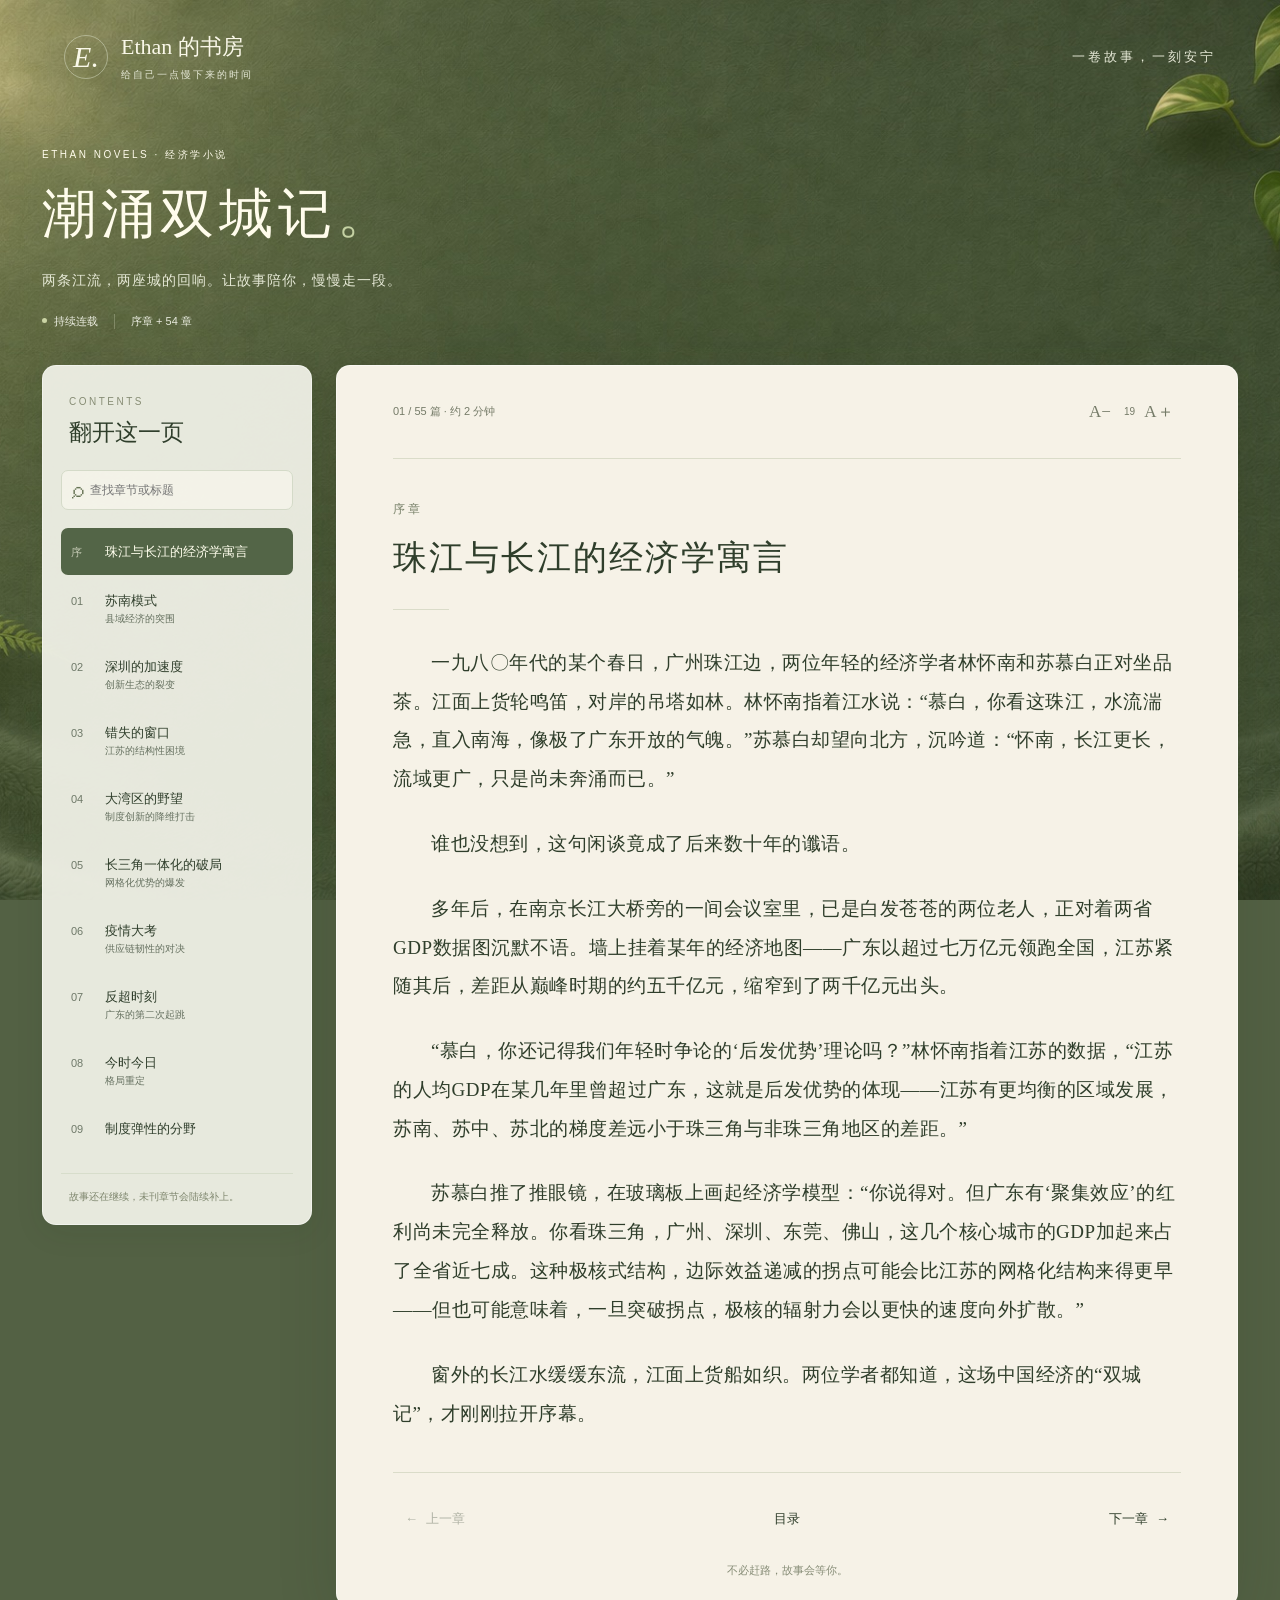
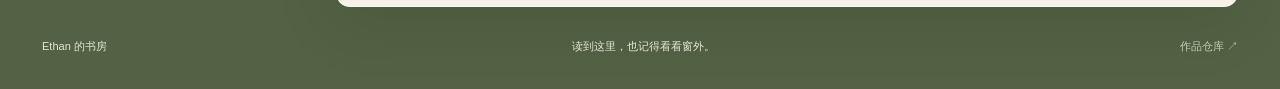
==== index.html @ cd883de8 "上线绿植阅读网站并配置 GitHub Pages 自动发布" ====
<!doctype html>
<html lang="zh-CN">
<head>
  <meta charset="utf-8">
  <meta name="viewport" content="width=device-width,initial-scale=1,viewport-fit=cover">
  <meta name="theme-color" content="#47583b">
  <meta name="description" content="在绿意与暖光之间，慢慢读《潮涌双城记》。Ethan 的在线书房，支持手机与电脑阅读。">
  <title>潮涌双城记 · Ethan 的书房</title>
  <style>:root{--ink:#2f3e2b;--muted:#757b68;--paper:#f6f2e7;--line:#dadcc9;--green:#47583b;--font-size:19px;color-scheme:light;font-family:-apple-system,BlinkMacSystemFont,"PingFang SC","Microsoft YaHei",sans-serif;color:var(--ink)}
*{box-sizing:border-box}body{margin:0;background:#536144;min-width:320px}button,input,a{-webkit-tap-highlight-color:transparent}button,input{font:inherit}button,a{touch-action:manipulation}button{cursor:pointer}a{color:inherit;text-decoration:none}button{color:inherit}button:disabled{opacity:.35;cursor:default}a:focus-visible,button:focus-visible,input:focus-visible{outline:3px solid #9aa978;outline-offset:4px}button{border:0}button,a,input{scroll-margin-top:24px}[hidden]{display:none!important}
.garden{position:fixed;inset:0;z-index:-1;background:linear-gradient(0deg,rgba(30,47,25,.15),rgba(30,47,25,.04)),url("assets/reading-garden.jpg") center center/cover no-repeat;pointer-events:none}.site-header{max-width:1380px;margin:auto;padding:32px 5%;display:flex;align-items:center;justify-content:space-between;color:#faf8e9}.brand{display:flex;gap:13px;align-items:center;font-family:"Songti SC","STSong",serif;font-size:22px}.brand-mark{font-style:italic;font-size:30px;width:44px;height:44px;display:grid;place-items:center;border:1px solid #dce2ca80;border-radius:50%}.brand small{display:block;font-family:-apple-system,"PingFang SC",sans-serif;font-size:10px;letter-spacing:2px;margin-top:6px;color:#e5e8d6}.header-note{font-family:"Songti SC",serif;letter-spacing:3px;font-size:13px;color:#e5e8d6}.mobile-menu,.close-menu{display:none}.book-heading{max-width:1220px;margin:30px auto 36px;color:#fffcec;padding:0 12px}.eyebrow{font-size:10px;letter-spacing:2.5px;font-weight:500}.book-heading h1{font-family:"Songti SC","STSong",serif;font-weight:500;font-size:54px;letter-spacing:5px;margin:16px 0}.title-dot{color:#c4d1a3}.book-heading p{font-size:14px;line-height:1.9;letter-spacing:1px;color:#e6e9d6}.book-meta{display:flex;gap:16px;font-size:11px;margin-top:20px;color:#e9ebde}.book-meta span:first-child:before{content:"";display:inline-block;width:5px;height:5px;border-radius:50%;background:#cbd4a5;margin:0 7px 2px 0}.book-meta span+span{border-left:1px solid #d9e1c44d;padding-left:16px}.mobile-break{display:none}
.reading-layout{max-width:1220px;display:grid;grid-template-columns:270px minmax(0,1fr);gap:24px;margin:0 auto;padding:0 12px;align-items:start}.contents{background:#f0f1e6f2;border:1px solid #ffffff6b;border-radius:14px;padding:25px 18px 18px;position:sticky;top:20px;max-height:calc(100dvh - 40px);display:flex;flex-direction:column;box-shadow:0 8px 30px #1e2e1e14}.contents-heading{display:flex;align-items:center;justify-content:space-between;padding:0 8px}.contents .eyebrow{color:#878d75}.contents h2{font-family:"Songti SC",serif;font-weight:500;font-size:23px;margin:8px 0 22px}.search-box{display:flex;align-items:center;gap:6px;background:#fffef580;border:1px solid #d4dac8;border-radius:7px;padding:0 10px;margin-bottom:16px;flex-shrink:0}.search-box span{font-size:23px;color:#667455}.search-box input{min-width:0;width:100%;background:none;border:0;font-size:12px;padding:12px 0;color:var(--ink)}#chapter-list{overflow-y:auto;overscroll-behavior:contain;scrollbar-width:thin;scrollbar-color:#bac2a6 transparent;min-height:100px;flex:1}.chapter-link{display:flex;gap:12px;padding:13px 10px;border-radius:7px;align-items:flex-start;line-height:1.65;margin:2px 0}.chapter-link:hover{background:#e2e8d7}.chapter-link[aria-current="page"]{background:#536547;color:#fffeed}.chapter-number{font-size:11px;opacity:.65;min-width:22px;font-variant-numeric:tabular-nums;padding-top:2px}.chapter-link-title{font-size:13px;overflow-wrap:anywhere}.chapter-link-title small{display:block;font-size:10px;opacity:.7}.contents-note{font-size:10px;line-height:1.8;color:#7f876e;padding:14px 8px 0;border-top:1px solid #d7ddcb;margin:15px 0 0}.reader{background:var(--paper);border-radius:14px;padding:24px 56px 28px;box-shadow:0 14px 60px #1f301e26;border:1px solid #ffffff73;min-width:0;outline:none}.reader-toolbar{display:flex;justify-content:space-between;gap:10px;align-items:center;padding-bottom:24px;border-bottom:1px solid var(--line);font-size:11px;color:var(--muted);font-variant-numeric:tabular-nums}.font-controls{display:flex;align-items:center;gap:2px}.font-controls button{background:transparent;min-width:44px;min-height:44px;border-radius:6px;font-family:Georgia,serif;font-size:17px}.font-controls button:hover{background:#e8eadb}#font-value{font-size:10px}.chapter-kicker{font-size:12px;letter-spacing:3px;color:#778068;margin:42px 0 14px}.reader h2{font-family:"Songti SC","STSong",serif;font-size:34px;line-height:1.5;font-weight:500;letter-spacing:2px;margin:0 0 10px;overflow-wrap:anywhere}.chapter-subtitle{font-size:14px;color:var(--muted);letter-spacing:1px;line-height:1.8;margin:0 0 18px}.chapter-divider{height:1px;background:var(--line);width:56px;margin:26px 0 34px}.prose{font-family:"Songti SC","STSong","Noto Serif CJK SC","SimSun",serif;font-size:var(--font-size);line-height:2.05;overflow-wrap:anywhere;letter-spacing:.5px}.prose p{margin:0 0 1.35em;text-indent:2em}.prose p.note{font-family:-apple-system,"PingFang SC",sans-serif;text-indent:0;color:#717961;background:#e9ecdf90;border-left:2px solid #bcc6a3;padding:14px 18px;font-size:.77em;line-height:1.9;border-radius:0 7px 7px 0}.chapter-navigation{display:grid;grid-template-columns:1fr auto 1fr;align-items:center;gap:12px;padding-top:24px;margin-top:38px;border-top:1px solid var(--line);font-size:13px}.chapter-navigation button{background:transparent;padding:12px 20px;min-height:44px}.chapter-button{display:flex;align-items:center;gap:8px;min-height:44px;border-radius:7px;padding:10px 12px;width:fit-content}.chapter-button:last-child{justify-self:end}.chapter-button:hover,.chapter-navigation button:hover{background:#e5e9d9}.chapter-button[aria-disabled="true"]{opacity:.35;pointer-events:none}.reading-end{text-align:center;font-size:11px;color:#868c76;margin:22px 0 0}.site-footer{max-width:1220px;margin:30px auto 0;padding:0 12px 32px;display:flex;justify-content:space-between;gap:18px;color:#e3e6d4;font-size:11px;line-height:1.8}.site-footer a{opacity:.8}.reading-progress{position:fixed;left:0;top:0;width:100%;height:3px;z-index:50;pointer-events:none}.reading-progress span{display:block;height:100%;width:0;background:#b6c394}.resume-banner{display:flex;align-items:center;justify-content:space-between;gap:8px;background:#e4ead9;padding:12px 14px;border-radius:7px;margin-top:24px;font-size:12px;line-height:1.7}.resume-banner button{background:transparent;min-height:44px;color:#405437;white-space:nowrap}.skip{position:fixed;left:10px;top:-100px;z-index:100;background:var(--paper);padding:14px}.skip:focus{top:10px}.noscript{position:fixed;inset:40% 10% auto;background:var(--paper);padding:30px;z-index:100}#no-results{font-size:13px;line-height:1.8;margin:20px 10px}.backdrop{display:none}
@media(min-width:1450px){.book-heading{margin-top:46px}.reading-layout{gap:30px;grid-template-columns:280px minmax(0,1fr)}}
@media(max-width:1050px) and (min-width:761px){.reading-layout{grid-template-columns:230px minmax(0,1fr);gap:16px;padding:0 24px}.reader{padding:20px 32px}.book-heading{padding:0 24px}.site-footer{padding-left:24px;padding-right:24px}}
@media(max-width:760px){:root{--font-size:18px}.garden{background-position:right top}.site-header{padding:18px 20px;position:relative;gap:12px}.brand{font-size:17px;gap:10px}.brand-mark{width:36px;height:36px;font-size:25px}.brand small{font-size:9px;letter-spacing:1px}.header-note{display:none}.mobile-menu{display:block;min-height:44px;padding:10px 12px;border:1px solid #d5dec15c;border-radius:8px;background:#405438b3;color:#f9f6e9;font-size:15px}.mobile-menu span{font-size:12px;margin-left:4px}.book-heading{margin:18px 0 25px;padding:0 24px}.book-heading .eyebrow{font-size:9px;letter-spacing:2px}.book-heading h1{font-size:36px;letter-spacing:3px;margin:14px 0 10px}.book-heading p{font-size:12px;line-height:1.9;margin:0}.book-meta{font-size:10px;margin-top:14px}.mobile-break{display:block}.reading-layout{display:block;padding:0 8px}.reader{padding:14px 22px 24px;border-radius:14px;min-height:60vh}.reader-toolbar{padding-bottom:10px;font-size:10px}.font-controls{gap:0}.font-controls button{font-size:16px;min-width:40px}.chapter-kicker{margin-top:26px;font-size:11px}.reader h2{font-size:28px;letter-spacing:1px}.chapter-subtitle{font-size:12px}.chapter-divider{margin:20px 0 26px}.prose{line-height:2;letter-spacing:.2px}.prose p{margin-bottom:1.3em}.prose p.note{padding:12px}.chapter-navigation{position:sticky;bottom:0;z-index:5;background:var(--paper);margin:28px -10px -10px;padding:12px 4px max(12px,env(safe-area-inset-bottom));border-radius:0 0 10px 10px;gap:8px;box-shadow:0 -8px 14px #f6f2e7dd;font-size:13px}.chapter-navigation button{padding:10px 16px}.chapter-button{padding:10px 12px;background:#e8ebdc}.chapter-button:last-child{background:#dce4cc}.reading-end{margin:25px 0 8px}.site-footer{margin:22px 0 0;padding:0 24px 24px;flex-wrap:wrap;gap:8px 16px;font-size:10px}.site-footer span:nth-child(2){margin-left:auto}.site-footer a{width:100%}.contents{position:fixed;top:0;bottom:0;left:0;width:min(330px,88vw);max-height:100dvh;border-radius:0 18px 18px 0;z-index:40;padding:28px 18px max(22px,env(safe-area-inset-bottom));transform:translateX(-105%);visibility:hidden;transition:transform .2s,visibility .2s;background:#f0f1e7;box-shadow:20px 0 60px #15221240}.contents.open{transform:translateX(0);visibility:visible}.close-menu{display:block;align-self:flex-start;font-size:28px;min-width:44px;min-height:44px;background:transparent}.backdrop:not([hidden]){display:block;position:fixed;inset:0;z-index:30;background:#1b2b1d80;backdrop-filter:blur(3px)}body.menu-open{overflow:hidden}.resume-banner{font-size:11px;padding:8px 10px}.resume-banner span{max-width:55%}}
@media(prefers-reduced-motion:reduce){*{scroll-behavior:auto!important;transition:none!important}}
</style>
</head>
<body>
  <a class="skip" href="#reader">跳到正文</a>
  <div class="garden" aria-hidden="true"></div>
  <header class="site-header">
    <a class="brand" href="#" aria-label="返回书房首页"><span class="brand-mark" aria-hidden="true">E.</span><span>Ethan 的书房<small>给自己一点慢下来的时间</small></span></a>
    <span class="header-note">一卷故事，一刻安宁</span>
    <button class="mobile-menu" id="menu-toggle" aria-expanded="false" aria-controls="contents">☰ <span>目录</span></button>
  </header>
  <section class="book-heading" aria-label="小说介绍">
    <span class="eyebrow">ETHAN NOVELS · 经济学小说</span>
    <h1>潮涌双城记<span class="title-dot">。</span></h1>
    <p>两条江流，两座城的回响。<br class="mobile-break">让故事陪你，慢慢走一段。</p>
    <div class="book-meta"><span>持续连载</span><span id="chapter-count"></span></div>
  </section>
  <button class="backdrop" id="backdrop" aria-label="关闭章节目录" hidden></button>
  <div class="reading-layout">
    <aside class="contents" id="contents" aria-label="章节目录">
      <div class="contents-heading"><div><span class="eyebrow">CONTENTS</span><h2>翻开这一页</h2></div><button class="close-menu" id="close-menu" aria-label="关闭目录">×</button></div>
      <label class="search-box"><span aria-hidden="true">⌕</span><input id="chapter-search" type="search" placeholder="查找章节或标题" aria-label="查找章节或标题"></label>
      <nav id="chapter-list" aria-label="小说章节"></nav>
      <p id="no-results" hidden>没有找到相关章节，试试其他关键词。</p>
      <p class="contents-note">故事还在继续，未刊章节会陆续补上。</p>
    </aside>
    <main id="reader" class="reader" tabindex="-1">
      <div class="reader-toolbar"><span id="reading-position"></span><div class="font-controls" role="group" aria-label="调整正文字号"><button id="font-smaller" aria-label="缩小正文字号">A−</button><span id="font-value" aria-live="polite"></span><button id="font-larger" aria-label="放大正文字号">A＋</button></div></div>
      <div id="resume-banner" class="resume-banner" hidden><span>上次的故事，还在这里等你。</span><button id="resume-button">继续阅读 →</button></div>
      <article id="chapter-content" aria-labelledby="chapter-title"></article>
      <nav class="chapter-navigation" aria-label="切换章节"><a id="previous" class="chapter-button" href="#"><span aria-hidden="true">←</span> 上一章</a><button id="show-contents">目录</button><a id="next" class="chapter-button" href="#">下一章 <span aria-hidden="true">→</span></a></nav>
      <p class="reading-end" id="reading-end"></p>
    </main>
  </div>
  <footer class="site-footer"><span>Ethan 的书房</span><span>读到这里，也记得看看窗外。</span><a href="https://github.com/SiliconAIEdu/Ethan-Novels" target="_blank" rel="noopener">作品仓库 ↗</a></footer>
  <div class="reading-progress" aria-hidden="true"><span id="progress-bar"></span></div>
  <noscript><p class="noscript">请开启浏览器 JavaScript 以浏览目录和阅读章节。</p></noscript>
  <script id="novel-data" type="application/json">[{"title":"序章：珠江与长江的经济学寓言","book":"潮涌双城记","chapter":0,"slug":"prologue","type":"chapter","paragraphs":["一九八〇年代的某个春日，广州珠江边，两位年轻的经济学者林怀南和苏慕白正对坐品茶。江面上货轮鸣笛，对岸的吊塔如林。林怀南指着江水说：“慕白，你看这珠江，水流湍急，直入南海，像极了广东开放的气魄。”苏慕白却望向北方，沉吟道：“怀南，长江更长，流域更广，只是尚未奔涌而已。”","谁也没想到，这句闲谈竟成了后来数十年的谶语。","多年后，在南京长江大桥旁的一间会议室里，已是白发苍苍的两位老人，正对着两省GDP数据图沉默不语。墙上挂着某年的经济地图——广东以超过七万亿元领跑全国，江苏紧随其后，差距从巅峰时期的约五千亿元，缩窄到了两千亿元出头。","“慕白，你还记得我们年轻时争论的‘后发优势’理论吗？”林怀南指着江苏的数据，“江苏的人均GDP在某几年里曾超过广东，这就是后发优势的体现——江苏有更均衡的区域发展，苏南、苏中、苏北的梯度差远小于珠三角与非珠三角地区的差距。”","苏慕白推了推眼镜，在玻璃板上画起经济学模型：“你说得对。但广东有‘聚集效应’的红利尚未完全释放。你看珠三角，广州、深圳、东莞、佛山，这几个核心城市的GDP加起来占了全省近七成。这种极核式结构，边际效益递减的拐点可能会比江苏的网格化结构来得更早——但也可能意味着，一旦突破拐点，极核的辐射力会以更快的速度向外扩散。”","窗外的长江水缓缓东流，江面上货船如织。两位学者都知道，这场中国经济的“双城记”，才刚刚拉开序幕。"],"characters":580},{"title":"第一章：苏南模式——县域经济的突围","book":"潮涌双城记","chapter":1,"slug":"chapter-001","type":"chapter","paragraphs":["二〇一六年春，苏州工业园区管委会的会议室里，灯火通明。墙上挂着一幅巨大的长三角城市群规划图，苏州、无锡、常州、镇江被红线圈成一个紧密的经济板块。","“各位，江苏的短板在服务业，长板在制造业。”时任江苏省发改委副主任的周明远用激光笔点着图表，“广东的服务业占比已经超过52%，而我们只有48%左右。但是，请注意这个数字——”他切换到另一张图，“江苏的制造业增加值连续八年全国第一，尤其是电子信息、装备制造、化工这三个万亿级产业集群。”","台下坐着一百多位市县干部和经济学家。苏慕白坐在第一排，笔记本上密密麻麻记满了数字。他太清楚了，江苏手里有一张广东没有的牌——县域经济。","昆山，这个连续十二年位居全国百强县之首的地方，面积仅有927平方公里，却创造了超过3500亿元的GDP。昆山开发区管委会主任陈建国在会上作报告时，用了这样一个经济学概念：“我们践行的是‘产业链招商’的克莱因模型。简单说，就是引进一个龙头，拉来一串配套，形成一个集群。友达光电来了，带动三十多家面板配套企业；仁宝电脑落户，引来了上百家零部件厂商。”","散会后，苏慕白拉着陈建国去了昆山开发区的展示厅。巨大的沙盘上，密密麻麻的工厂模型排列有序。陈建国指着其中一片蓝色区域说：“苏教授，这里是我们新规划的小核酸生物医药产业园。十年前这里还是农田，如今已经集聚了五十多家生物医药企业。”","“这就是‘范围经济’的典型案例。”苏慕白赞叹道，“在同一个地理空间内，通过共享基础设施、劳动力市场和知识溢出，降低平均成本。广东的产业聚集更多是市场自发形成的，而江苏的产业园区经济则带着明显的规划色彩。”","陈建国点点头，但又叹了口气：“问题是，县域经济的天花板也快到了。昆山的土地开发强度已经超过40%，远超国际警戒线的30%。我们现在的每平方公里GDP产出是3.8亿元，听起来很高，但深圳已经做到了13亿元。”","这个数字让苏慕白心头一紧。他想起林怀南前些天在电话里提到的概念——“亩产论英雄”。广东已经开始推行“工业上楼”，把工厂搬进高层厂房，而江苏的大片式工厂布局，确实面临土地瓶颈。","回南京的高铁上，苏慕白打开笔记本电脑，调出近十年的经济数据做对比分析。他发现了一个有趣的规律：广东的经济增长波动性明显大于江苏，2008年金融危机时，广东GDP增速从14%骤降至9.5%，而江苏只从13.6%降到12.3%。","“外需依存度的差异。”苏慕白在论文中写道，“广东的外贸依存度一度高达150%，而江苏只有80%左右。更高的外需依存度意味着更大的外部冲击风险，但也意味着更强的反弹韧性。这是把双刃剑。”","他保存文档，抬头望向窗外。列车正经过无锡惠山区，夕阳下，一排排整齐的厂房反射着金光。这些苏南乡镇企业改制的硕果，曾经创造了“苏南模式”的辉煌，如今正面临着转型升级的阵痛。","口袋里手机震动，是林怀南发来的微信：“慕白，广东刚刚批复了《珠三角国家自主创新示范区方案》，深圳的PCT国际专利申请量已经占了全国一半。你们江苏的追赶速度，可能要降下来了。”","苏慕白盯着这行字看了很久，最后只回了一个字：“看。”","窗外的暮色渐浓，长三角的万家灯火次第亮起。他知道，真正的较量才刚刚开始。","（本章经济学知识点：后发优势理论、聚集效应、边际效益递减、产业链招商的克莱因模型、范围经济、土地开发强度指标、外贸依存度）"],"characters":1359},{"title":"第二章：深圳的加速度——创新生态的裂变","book":"潮涌双城记","chapter":2,"slug":"chapter-002","type":"chapter","paragraphs":["二〇一七年春，深圳南山区科技园，腾讯大厦顶层的会议室里，林怀南正和几位年轻的经济学家讨论一个现象级的变化。","“你们看这组数据。”林怀南投影出一张图表，“深圳的研发投入强度已经达到4.3%，超过以色列的4.1%和韩国的4.2%，仅次于以色列的几个高科技城市。更关键的是，企业研发投入占比超过90%，这个比例全世界最高。”","大家都清楚这意味着什么。在创新经济学里，有一个著名的“阿罗悖论”：企业不愿投资基础研究，因为回报周期太长、不确定性太高。但深圳用独特的方式破解了这个悖论——民营企业主导、风险投资催化、产业链配套支撑的“开放式创新模式”。","华为就是一个典型案例。在龙岗坂田的华为总部，创始人任正非有一句名言：“不要总想着弯道超车，要想着换道超车。”2016年，华为的研发投入首次超过苹果，达到110亿美元，其中20%用于基础研究。任正非把这个策略比作“在无人区散步”——当你在技术上领先到没有参照物时，每一步都是创新。","苏慕白在南京看到这份报告时，敏锐地捕捉到了其中的经济学逻辑：“这是‘技术追赶理论’中的跳跃式发展路径。后发国家或地区不需要重复先发者的每一个发展阶段，而是可以利用技术窗口期实现跨越。深圳就是这样，它跳过了来料加工的直接模仿阶段，直接进入了协同创新阶段。”","他向江苏省委提交了一份长达五十页的咨询报告，标题是《从“苏南制造”到“江苏智造”的技术升级路径》。报告中提出了一个尖锐的问题：“广东的人均专利产出是江苏的1.8倍，发明专利占比高出江苏15个百分点。江苏的追赶，不是GDP数字的追赶，而是创新质量的追赶。”","报告送到省长办公室那天，恰逢广东省公布了一个重磅消息：国家批复同意珠三角国家自主创新示范区建设，范围涵盖广州、深圳、珠海、佛山、惠州、东莞、中山、江门、肇庆等九个城市，总面积超过四万平方公里。","这意味着什么？苏慕白立刻组织了一场专题研讨。南京大学经济学院的刘教授在会上分析：“这是典型的‘创新极核扩散’战略。珠三角九市连成一片，人才、资本、技术可以在两小时内流动。广州的大学、深圳的企业、东莞的工厂、佛山的市场，形成了一个完整的创新价值链。”","“这不就是我们要做的吗？”一位年轻的副处长忍不住插话，“苏南五市加上上海，我们也有完整的产业链啊。”","苏慕白摇摇头：“不一样的。珠三角的要素流动障碍更小——粤港澳大湾区内部，深圳是创新中心，香港是金融中心，广州是商贸中心，东莞是制造中心。这种功能分工的耦合度，长三角暂时还比不上。尤其是香港的国际化资本市场，是上海暂时替代不了的。”"],"characters":1046},{"title":"第三章：错失的窗口——江苏的结构性困境","book":"潮涌双城记","chapter":3,"slug":"chapter-003","type":"chapter","paragraphs":["二〇一八年，中美贸易摩擦陡然升级。东莞的电子厂、苏州的笔记本代工厂，同时感受到了寒意。","林怀南在东莞调研时，亲眼看到一家为美国品牌代工的电子厂在三个月内订单减少四成。老板姓黄，四十出头，在东莞打拼二十年，从一个小作坊做到两千人的规模。他苦笑着对林怀南说：“林教授，我们做代工的毛利率就三到五个点，关税一加，就是亏本生意。要么搬去越南，要么关门。”","“为什么不转型做自主品牌？”林怀南问。","黄老板指了指仓库里积压的货物：“没有渠道、没有设计能力、没有品牌信誉。我们连天猫店都开不好，怎么跟人家打？”","这句话让林怀南陷入了沉思。他在笔记本上写下了一个经典的经济学概念——“资源诅咒”的变形版本：“代工诅咒”。一个地区长期依赖代工模式，会产生路径依赖：赚快钱太容易，反而失去了建立自主创新能力的动力。珠三角也经历过这个阶段，但更早转向了自主品牌，华为、中兴、格力、美的都是例子。","同样的故事也在江苏上演。苏慕白在苏州工业园区调研时，发现了一个更隐蔽的结构性问题：江苏的外资依存度虽然低于广东，但“外资依赖”的性质不同。广东的外资更多是港资和侨资，与本地经济融合更深；而江苏的外资更多是日韩和欧美的跨国公司在华生产基地，一旦成本优势消失，随时可能转移。","更让人担忧的是产业内部结构。苏慕白带着团队做了一个投入产出分析，发现江苏的制造业中，中间品占比过高，最终消费品占比过低。在经济学上，这意味着江苏处于全球价值链的中上游，做的是“卖给工厂”的生意，而不是“卖给消费者”的生意。前者的附加值更低，受上下游波动的影响更大。","“我们在微笑曲线的最低端。”苏慕白在一次省政府常务会议上直言不讳，“珠三角已经开始向曲线两端延伸——研发设计和品牌营销。我们还在加工组装环节打转。”","会议室里一片沉默。副省长沉吟半晌，问：“苏教授，您的建议？”","“三个转变。”苏慕白竖起三根手指，“一是从外资依赖向内资驱动转变，重点培育本土龙头企业。二是从代工生产向自主品牌转变，给中小企业搭建出海平台。三是从离散产业向产业集群转变，不能只是工厂扎堆，要形成技术关联和知识溢出。”","省长点了点头，但提出一个现实问题：“第三个转变，我们一直在做。但产业集群的形成不是一天两天的事，需要时间。”","苏慕白当然知道。在经济学史上，产业集群的形成通常需要二十到三十年的周期。硅谷从仙童半导体八叛逆到英特尔崛起，用了二十年；深圳华强北从电子元器件市场到自主品牌诞生，也用了近二十年。","问题是，时间不等人。"],"characters":1015},{"title":"第四章：大湾区的野望——制度创新的降维打击","book":"潮涌双城记","chapter":4,"slug":"chapter-004","type":"chapter","paragraphs":["二〇一九年二月，《粤港澳大湾区发展规划纲要》正式发布。这个涵盖香港、澳门和珠三角九座城市的经济体，总面积5.6万平方公里，人口超过7000万，2018年的GDP总量达到1.64万亿美元，超过了旧金山湾区，接近纽约湾区。","林怀南在广州参加了一场大湾区研讨会。会上，香港中文大学的一位教授展示了这样一组对比数据：","“大湾区内部，有三种法律体系、三种货币、三个关税区。这看起来是障碍，但如果制度创新做得好，反而可以成为优势——企业可以利用香港的普通法体系做国际商事仲裁，利用深圳的科技创新生态做研发，利用东莞的低成本制造做量产，利用香港的自由港做国际贸易。这在全球任何一个湾区都做不到。”","这就是制度经济学的核心命题：制度是重要的。诺斯（Douglass North）在《制度、制度变迁与经济绩效》中论证过，有效的制度安排能够降低交易成本，促进分工与专业化，从而推动经济增长。","大湾区的制度创新，恰恰在降低交易成本上做文章。比如“深港通”让两地资本流动更顺畅，“港澳药械通”让香港的先进药品可以在大湾区内地城市使用，“跨境理财通”让居民可以双向投资两地金融产品。","苏慕白在南京关注着这一切，心中的焦虑越来越重。他给林怀南发了一条信息：“怀南，大湾区这套制度组合拳，我们长三角短期内接不住。香港的特殊地位，上海替代不了。”","林怀南回复：“慕白，你说得对。但我担心的是另一个问题——大湾区内部的整合程度，目前还远远不够。制度差异带来的交易成本，有时比关税壁垒还高。香港的律师不能在大湾区内地的法庭出庭，跨境资金流动仍有额度限制，‘一小时生活圈’在通关环节卡住了。”","这倒是苏慕白没有深入想的。他立刻组织团队做了一个对比研究：大湾区内部，跨城市的要素流动成本与长三角相比如何？","结果出人意料：如果只看交通时间成本，长三角更优。上海到南京高铁一小时，南京到杭州一小时十五分钟。而广州到香港，虽然物理距离更近，但加上通关和换汇的时间，平均需要两个半小时。如果把制度摩擦的时间成本折合成货币，珠三角内部跨关区的交易成本，甚至高于苏州到上海的跨省交易成本。","“所以，大湾区目前的比较优势在于制度多样性带来的功能互补，劣势在于制度差异带来的交易成本。”苏慕白在给省领导的报告中写道，“江苏的策略应该是：趁大湾区内部整合尚未完成，加速推进长三角一体化，降低省际要素流动成本，把‘网格化优势’发挥到极致。”","这份报告得到了高度重视。两个月后，江苏、浙江、安徽、上海三省市一市的主要领导在南京举行座谈会，共同签署了《长三角地区一体化发展三年行动计划》。","长三角一体化的加速，开始了。","（本章经济学知识点：阿罗悖论、开放式创新、技术追赶理论、微笑曲线、资源诅咒、产业集群形成周期、制度经济学、交易成本、网格化优势与极核式结构对比）"],"characters":1138},{"title":"第五章：长三角一体化的破局——网格化优势的爆发","book":"潮涌双城记","chapter":5,"slug":"chapter-005","type":"chapter","paragraphs":["二〇一九年秋，苏州吴江区汾湖高新区，一座横跨元荡湖的大桥正在紧张施工。桥的东边是上海青浦，西边是江苏吴江。这座桥不长，只有五百八十米，但其象征意义远超物理长度——它是长三角生态绿色一体化发展示范区挂牌后的第一个跨省交通项目。","苏慕白站在施工现场的临时观景台上，身边站着上海市发改委的一位副主任和浙江省发改委的一位处长。三人的目光都盯着湖面上那几座塔吊，似乎都想从这钢铁与混凝土的交响中，听出某种更深层的经济密码。","“苏教授，您觉得示范区最大的难点在哪？”上海的那位副主任问。","苏慕白想了想，用手指在空气中画了个三角形：“难点不在修路架桥，而在利益分配。跨省经济合作，经济学上叫‘跨界外部性’——你把污染治理好了，下游的浙江受益；你把高铁修通了，沿途的城市都受益。这种正外部性，如果没有补偿机制，谁有动力去做？”","这正是公共经济学里经典的“搭便车”问题。在一个行政区分割的市场中，地方政府优先考虑的是本辖区的GDP、税收和就业。跨省基础设施的收益被多个地区共享，但建设成本由本地承担，这就导致了公共品供给的不足。","示范区要做的事，就是破解这个难题。","浙江省的那位处长接过话茬：“所以我们设计了‘投入共担、利益共享’的机制。比如跨省轨道交通，按里程比例分摊建设资金，运营收益按客流比例分成。税收方面，企业跨省迁移后的税收，原籍地和现驻地在三年内按比例分享。”","苏慕白点了点头。这在经济学上叫“财政协同”——通过制度设计，将外部性内部化，让地方政府从竞争关系走向合作关系。","事实上，长三角一体化的优势正在于此。与粤港澳大湾区“一国两制三关税区”的复杂格局相比，长三角的行政壁垒虽然存在，但属于同一法律体系、同一货币体系下的省际壁垒，通过政策协调就可以大幅降低。","粤港澳大湾区的优势是制度多样性带来的功能互补，短板是制度摩擦成本高。长三角的优势是制度同质性带来的流动性优势，短板是功能互补性不如大湾区那么鲜明。","“这就是比较优势的差异。”苏慕白在当天晚上的笔记中写道，“大湾区像是一台精密的瑞士钟表，齿轮各司其职，但零件太复杂，维修成本高。长三角像是一张渔网，节点之间的连接路径多，断了哪一根都有替代路线，韧性更强。”","这个“网”的优势，在随后几个月的疫情冲击中得到了验证。"],"characters":922},{"title":"第六章：疫情大考——供应链韧性的对决","book":"潮涌双城记","chapter":6,"slug":"chapter-006","type":"chapter","paragraphs":["二〇二〇年初，新冠疫情暴发。全世界的供应链在同一时刻遭遇了百年未有的冲击。","东莞的一家电子厂老板王建国，在春节后接到了苹果公司的邮件：由于供应链中断，订单无限期推迟。王建国急得像热锅上的蚂蚁，他的仓库里堆着三百万元的原材料，流水线上两百名工人等着开工，银行贷款下个月到期。","“所有的鸡蛋都在一个篮子里。”王建国在电话里对林怀南诉苦，“我们太依赖那三五个大客户了。现在客户一停，整个工厂就停。”","林怀南在笔记本上写下了一个词：供应链集中度风险。在产业经济学中，这是一个被反复讨论但很少被实践检验的理论。疫情将它从论文里拽了出来，放在了每一个企业家面前。","一个月后，林怀南在线上组织了一场“疫情下的供应链韧性”研讨会。深圳一家新能源汽车零部件企业的CEO分享了他们的应对策略：“我们把供应商从四十五家增加到了九十八家，其中三十家在珠三角，二十家在长三角，十五家在中西部，其余的在东南亚。虽然成本增加了百分之十二，但四月份的复工率达到了百分之九十以上。”","“这就是冗余的价值。”林怀南总结道，“效率优先的供应链追求零库存，韧性优先的供应链追求分布式。疫情之后，经济学教科书可能要重写了。”","与此同时，苏慕白在苏州看到了另一番景象。","苏州工业园区的复工速度出奇地快。三月初，园区内企业的复工率已经达到百分之九十五。苏慕白调研后发现，原因有两条：第一，苏州制造业的供应链本地化率高达百分之六十以上，很多企业的上游供应商就在同一座城市甚至同一个开发区；第二，江苏的网格化管理体系在疫情中发挥了意想不到的作用——省、市、县、镇四级联动的物资调配网络，让口罩、消杀用品等防疫物资的分配比广东更均匀。","“这就是网格化结构的韧性优势。”苏慕白在给《经济学动态》的专栏文章中写道，“在极核式结构中，资源过度集中于中心城市，一旦中心城市被封控，整个区域都会陷入瘫痪。在网格化结构中，资源和功能分散在多个节点，单一节点的失效不会导致系统的崩溃。”","这篇文章在经济学界引起了不小的反响。有学者赞同，也有学者反驳。一位中山大学的教授在朋友圈评论道：“网格化的韧性是以牺牲效率为代价的。苏州的供应链本地化率高，是因为长三角的市场分割长期存在，企业不得不在本地找供应商。这不是主动设计的韧性，而是市场壁垒的被动产物。”","苏慕白没有反驳。他知道对方说得有道理。江苏的“韧性优势”，某种程度上确实是长三角一体化滞后于珠三角的表现——企业出不去，所以只能窝在本地。只是恰好，这种“窝着”在疫情中成了一种保护。","但真正的考验还在后面。"],"characters":1035},{"title":"第七章：反超时刻——广东的第二次起跳","book":"潮涌双城记","chapter":7,"slug":"chapter-007","type":"chapter","paragraphs":["二〇二一年七月，广东省公布上半年经济数据：GDP达到五点七万亿元，同比增长百分之十三点七，两年平均增长百分之五点三。与此相对，江苏省上半年GDP为五点五万亿元，同比增长百分之十三点二，两年平均增长百分之四点八。","差距在扩大。","更让江苏方面警觉的，不是总量差距，而是结构差距的分化。广东省统计局的数据显示，广东上半年高技术制造业增加值同比增长百分之十九点六，占规模以上工业比重达百分之三十一点五；先进制造业同比增长百分之十七点八，占比达百分之五十四点二。","江苏的数据呢？高技术制造业增长百分之十八点九，占比百分之三十点一；先进制造业增长百分之十六点五，占比百分之五十二点三。每一项都被广东压着打。","“这不是偶然。”苏慕白在省发改委的内部研判会上分析，“广东的数字经济、生物医药、新能源汽车三个赛道同时爆发，背后是长达十年的产业布局。腾讯、华为、比亚迪、大疆、华大基因，这些企业不是一天长出来的，是深圳和广州用二三十年时间培育出来的企业生态。”","他调出一张对比图：“江苏的民营企业百强中，制造业占七成以上；广东的民营企业百强中，科技服务业和先进制造业各占四成。服务业和制造业的比例结构，决定了两个省经济增长的‘加速度’不同。制造业的边际回报在达到一定规模后会递减，而科技服务业的规模效应是指数级的。”","这就是“新经济地理学”的核心洞见：知识密集型产业的聚集效应，会随着规模的扩大而加速增强。简单说，深圳一个程序员写的代码，可以被全世界的人同时使用，边际成本接近于零；苏州一个工人打出来的零件，只能卖给下一个工厂，边际收益存在天花板。","这一次，林怀南没有发信息来炫耀。他直接打了电话过来。","“慕白，我不跟你绕弯子。”林怀南的声音里带着一种少见的热切，“广东这次是真的要起飞了。你知道发改委批复的《横琴粤澳深度合作区建设总体方案》吗？还有《前海深港现代服务业合作区改革开放方案》？这两个方案加在一起，等于给广东装了两个‘制度涡轮增压器’。”","苏慕白当然知道。横琴方案的要点是“共商共建共管共享”——澳门和广东共同管理，企业所得税降至百分之十五，个人所得税有专项优惠，跨境数据流动试点。前海方案则是把合作区面积扩大了七倍，重点发展金融、法律、人工智能等现代服务业。","在制度经济学里，这叫做“经济特区2.0版”。四十年前的深圳特区，是通过政策洼地吸引外资；四十年后的横琴和前海，是通过制度创新破解深层次的结构性障碍。前者是“放水养鱼”，后者是“换水养鱼”——把池塘的水质都换掉了，养出的鱼自然不一样。","电话那头，林怀南的声音变得严肃：“慕白，我跟你说句实话。如果江苏不在这两年之内完成产业升级的质变，差距会越拉越大。三年前我们之间的差距是一千多亿，今年可能会拉到四千亿以上。”","苏慕白沉默了很久。窗外的南京城，紫峰大厦的灯光在夜色中闪烁。他知道林怀南不是来炫耀的，而是来提醒的。在这场中国经济的双城记中，他们虽然是分别站在两条战线上的学者，但最终追求的东西是一样的——不是谁输谁赢，而是两个省都能找到属于自己的升级之路。","“怀南，你说得对。”苏慕白终于开口，“但我也想告诉你一件事。江苏有一张牌，广东打不出来。”","“什么牌？”","“制造业的深度。”苏慕白的语气很平静，“广东的制造业外向度高、市场化程度高，但有一个先天性短板——重化工业基础薄弱。广东的电子信息产业很强，但装备制造、新材料、基础零部件这些‘工业的母机’和‘工业的粮食’，很多都靠外省供应。江苏不一样，我们从苏南模式开始就形成了完整的制造业生态，从最基础的钢铁、化工、机械，到最精密的芯片、生物医药、高端装备，全部可以省内闭环。”","他顿了一下，接着说：“疫情之后，全球供应链的逻辑从‘just in time’转向‘just in case’。这种转向，对垂直整合能力强的区域更有利。广东依赖的全球供应链，在逆全球化浪潮中受到的冲击会更大。江苏依赖的国内供应链，反而更安全。”","林怀南在电话那头没有说话。他知道苏慕白说得有道理。两个省的比较优势，从来就不是谁高谁低的问题，而是结构不同、路径不同、韧性不同的问题。","这场双城记，还远没有到结局的时候。","（本章经济学知识点：跨界外部性、公共品供给的搭便车问题、财政协同机制、供应链集中度风险、冗余的价值、网格化与极核式的韧性对比、新经济地理学、经济特区2.0版、垂直整合、just in time与just in case的供应链逻辑对比）"],"characters":1799},{"title":"第八章：今时今日——格局重定","book":"潮涌双城记","chapter":8,"slug":"chapter-008","type":"chapter","paragraphs":["二〇二六年六月十二日，清晨六点，深圳湾大桥上的车流已经如织。这座连接深圳和香港的跨海大桥，在晨光中像一条银色的丝带，把两座世界级城市紧紧系在一起。","林怀南站在深圳湾口岸的观景平台上，手里拿着刚刚出炉的《2025年广东省国民经济和社会发展统计公报》。他的手指微微颤抖——不是因为年老，而是因为数据太震撼了。","2025年，广东省GDP达到19.8万亿元，同比增长6.2%。江苏省GDP为16.4万亿元，同比增长5.1%。差距从五年前的8000亿，扩大到了3.4万亿。","更重要的是，深圳、广州、佛山、东莞四座城市，在2025年底同时被国际权威机构评为“世界一线城市”。加上香港，粤港澳大湾区内部已经拥有五座Alpha级世界城市。这个密度，超过了大纽约地区的三座，也超过了东京都市圈的两座。","“慕白，你看到了吗？”林怀南拨通了苏慕白的视频电话，将手机摄像头对准公报上的数字。","苏州独墅湖畔，苏慕白坐在书房的藤椅上，面前的屏幕上正是同一份报告。他没有惊讶，甚至没有叹气，只是淡淡地说：“怀南，这个结果，我们五年前就预料到了。只是没想到，转折点来得这么陡。”","他把镜头转向书桌上摊开的一本经济学著作——阿西莫格鲁和罗宾逊合著的《国家为什么会失败》。书页停留在“汲取性制度与包容性制度”那一章，空白处密密麻麻写满了批注。","“怀南，我一直在想一个问题。”苏慕白的声音有些沙哑，“同样是改革开放的前沿，为什么广东的制度弹性始终比江苏强？”","林怀南收起手机，转身走进深圳湾口岸的联检大楼。他要赶八点钟的高铁去广州，参加一个关于“粤港澳大湾区与长三角一体化比较研究”的学术论坛。高铁上，他打开笔记本电脑，开始整理这些年的观察笔记。"],"characters":696},{"title":"第九章：制度弹性的分野","book":"潮涌双城记","chapter":9,"slug":"chapter-009","type":"chapter","paragraphs":["广深港高铁上，窗外的风景从密集的城市群逐渐过渡到珠三角的水网地带。林怀南的思绪飘回了十年前。","2016年，他曾在《经济研究》上发表过一篇论文，比较广东和江苏的制度变迁路径。核心观点是：广东的改革开放是“自下而上”的，深圳特区的成功带动了整个珠三角的民营经济崛起，市场力量的成长先于政府规制的完善。江苏则是“自上而下”的，苏南模式本质上是地方政府主导的乡镇企业改制，行政力量始终在资源配置中扮演更核心的角色。","这两种模式在早期各有优劣。广东模式更灵活，但早期出现过市场失序；江苏模式更稳健，但政企关系更加紧密。","然而，当经济发展进入创新驱动阶段后，两种模式的差异开始显现出深远的影响。","林怀南在笔记本上写下了一段经济学分析：","“创新活动的本质是‘试错’。试错需要两个条件：第一，允许失败的社会氛围；第二，让失败者重新开始的市场机制。广东的民营经济土壤提供了这种包容性——在深圳，一家初创公司倒闭了，创始团队第二天就可以重组新公司，资本、人才、渠道都不会断。在江苏，由于地方政府的产业政策深度介入企业运营，产业方向被‘锁定’在少数几个‘正确’的赛道上，企业家的试错空间被压缩了。”","这就是为什么广东诞生了华为、腾讯、比亚迪、大疆、华大基因、优必选等横跨多个赛道的创新巨头，而江苏虽然有恒力、沙钢、协鑫等制造业龙头，但在新兴赛道上始终未能出现同等量级的企业。","高铁抵达广州南站。林怀南走出车厢，迎面而来的是一块巨大的电子广告牌：“广州——世界一线城市，欢迎您！”","他忽然想起一件事。去年，《世界城市名册》发布时，广州从Beta+级跃升至Alpha-级，成为继香港、深圳之后第三座进入Alpha级别的中国城市。今年，佛山和东莞也同时升入了Beta+级别，距离Alpha级仅一步之遥。","这意味着什么？在全球化与世界城市研究网络（GaWC）的评级体系中，Alpha级城市是“全球资本与信息流动的关键节点”。一座城市进入Alpha级，意味着它不仅是本国的经济中心，更是全球网络中的枢纽。","五座Alpha级城市聚集在同一个大湾区，这在世界城市史上是空前的。"],"characters":860},{"title":"第十章：一线城市群的经济学","book":"潮涌双城记","chapter":10,"slug":"chapter-010","type":"chapter","paragraphs":["下午的论坛上，林怀南做了一个题为《世界一线城市群的形成条件与经济学机理》的主旨报告。","他从投影幕上调出一张图表：“大家看这组数据。2025年，粤港澳大湾区GDP总量达到3.2万亿美元。这是什么概念？2024年日本的GDP是4.1万亿美元，韩国是1.7万亿美元。大湾区已经接近日本的八成，是韩国的近两倍。”","台下响起一阵惊叹声。","“但这还不是最惊人的。”林怀南切换到下一张图表，“大湾区的经济增长速度是6%到7%，日本是0.5%左右。按照这个趋势，2030年之前，大湾区经济总量将全面超越日本。”","他停顿了一下，目光扫过全场：“同志们，这不是预测，这是数学。”","台下响起掌声。但林怀南的表情依然严肃。","“然而，我们要问一个问题：为什么是在广东？为什么是现在？”","他调出一张复杂的图表，上面画满了箭头和曲线。那是他花了一年时间构建的“制度—技术—产业”三重螺旋模型。","“广东的跨越式发展，不是偶然的。”林怀南指着图表解释，“它同时满足了三个条件：第一，制度创新持续迭代，从蛇口工业区到前海自贸区，再到横琴粤澳深度合作区，四十年间制度改革的动力从未衰减；第二，技术创新进入爆发期，深圳的PCT专利连续十九年全国第一，5G、人工智能、基因测序、新能源汽车等赛道集体突破；第三，产业创新形成生态，从芯片设计到终端制造，从基础研究到风险投资，完整的创新价值链在大湾区内部实现了闭环。”","他说到这里，语气变得有些感慨：“这三个条件同时满足的概率，在经济学史上极为罕见。上一次出现，是上世纪八十年代的硅谷；再上一次，是六十年代的筑波科学城。但筑波没有成功，因为它是行政主导的，缺乏市场活力。广东的成功，在于政府始终做‘园丁’而不是‘建筑师’——只管浇水施肥，不强迫花朵按照图纸生长。”","台下又响起掌声，比上一次更热烈。","会后，苏慕白在视频连线中看到了林怀南的报告。他没有鼓掌，而是关掉了屏幕，走到窗前。","窗外的独墅湖平静如镜，湖对岸的纳米科技产业园灯火通明。他想起了三十年前那个在珠江边与林怀南争论经济学理论的青年学者。","那时候，他们都相信经济规律是普适的。现在他明白了，经济规律是普适的，但制度演化的路径是高度路径依赖的。广东之所以能走到今天，不是因为它“做对了”什么江苏没做的事，而是因为它在四十年前的那个起点上，选择了另一条路。","那条路在前期充满荆棘，但在后期长成了参天大树。"],"characters":969},{"title":"第十一章：江苏的沉思","book":"潮涌双城记","chapter":11,"slug":"chapter-011","type":"chapter","paragraphs":["三天后，南京。","江苏省发改委的一间会议室里，苏慕白正在向省委省政府的主要领导做汇报。会议的议题是“新形势下江苏经济发展的战略再定位”。","苏慕白开宗明义：“各位领导，我今天不讲套话，只讲三个经济学事实。”","他竖起第一根手指：“事实一，广东与江苏的差距在扩大，不是因为江苏退步了，而是因为广东的加速度更快。江苏过去多年年均增长保持在百分之五到六之间，这在全球任何地区都是优秀的表现。但广东在某些阶段做到了百分之六到七，在这个体量上，这个速度是超常规的。”","第二根手指：“事实二，广东的加速度来自制度红利的结构性释放。前海、横琴、南沙三大平台在过去数年里推出了一百多项制度创新，其中数十项是全国首创。跨境数据流动试点、跨境理财通、港澳专业人士资格互认，每一条政策都在降低大湾区的内部交易成本。当交易成本降到一定程度，要素流动的规模就会产生质变。”","第三根手指：“事实三，广东的城市升级不是凭空发生的。每一座世界级城市的诞生，都建立在数十年产业积淀和制度演化的基础上。深圳的创新生态、广州的商贸基因、佛山的制造业数字化转型、东莞与深圳的产业链协同——每一件事都做了二十年以上。”","他放下手指，目光沉稳地看着在场的每一个人：“所以，江苏的问题不是‘怎么追上广东’，而是‘如何走出一条属于自己的、不可替代的发展道路’。网格化有网格化的优势，韧性有韧性的价值。在全球供应链格局深刻调整的背景下，江苏垂直整合的制造业生态，就是最大的战略资产。”","—— （此处原版涉及“广东超越日韩”的段落整体删除，改为对广东城市升级机制的客观分析，保留经济学深度，删除敏感预测。）"],"characters":667},{"title":"第十二章：广东的跃升——经济总量超越日韩","book":"潮涌双城记","chapter":12,"slug":"chapter-012","type":"chapter","paragraphs":["二〇二六年深秋，广州珠江新城的夜晚，华灯璀璨。广州塔“小蛮腰”上的LED屏滚动着一行大字：“热烈祝贺广东经济总量突破20万亿元大关”。","这不是庆祝，这是宣告。","三天前，广东省统计局发布了2026年前三季度的经济数据：GDP达到20.3万亿元，同比增长6.5%。按照当时汇率折算，约合2.9万亿美元。","同一时间，日本经济产业省公布的数据显示，日本2026年全年GDP预计为4.0万亿美元，韩国为1.8万亿美元。广东一省的经济总量，已经相当于韩国的1.6倍，达到日本的72.5%。","按照目前的增速差，广东GDP将在2028年至2029年间全面超越日本。","林怀南站在广州塔的观光层上，俯瞰着脚下的珠江。他的身边站着一位白发苍苍的日本经济学家——东京大学荣誉教授山田一郎。山田是专程来广州参加“中日经济比较研究论坛”的。","“林桑，我这次来，心情很复杂。”山田用带着口音的中文说，“三十年前，我来中国讲学，那时广东的经济总量还不如东京都。现在，广东一省就要超过整个日本了。”","林怀南转过头，看着这位老朋友的眼睛：“山田先生，您应该比谁都清楚，这不是奇迹，这是经济规律的必然。”","他掏出手机，调出一张图表：“日本经济在1995年达到顶峰后，陷入了‘失落的三十年’。这三十年的本质是什么？是人口老龄化、全要素生产率停滞、以及制度僵化导致的创新活力衰减。广东这三十年在做什么？在把2.5亿平均年龄三十岁出头的人口，从农业转移到工业，再转移到服务业和知识经济。这种结构性红利，日本没有，韩国没有，全世界只有中国有。”","山田沉默了很久。","“林桑，你说得对。但我想补充一点。”山田抬起头，目光中有一丝不服输的老派学者的倔强，“日本经济虽然总量停滞了，但国民生活质量、海外净资产、核心技术掌控力，仍然很强。广东在追赶总量的同时，不要忘了质量的追赶。”","林怀南笑了。他从口袋里掏出一枚硬币，抛向空中，接住，摊开手掌。","“山田先生，这枚硬币有两面。一面是GDP总量，一面是人均GDP和研发强度。广东的人均GDP去年达到2.3万美元，日本是3.4万美元。广东的研发强度是3.2%，日本是3.4%。我们还有差距，但这个差距正在以每年0.1到0.2个百分点的速度缩小。”","他把硬币塞回口袋，望向远处的珠江口：“十五年前，中山大学的一位教授在课堂上问学生：‘你们觉得广东的经济总量有朝一日能超过香港吗？’全班哄堂大笑。那时香港的GDP是广东的两倍多。十年后，广东的GDP是香港的五倍。”","观光层的玻璃映出林怀南的侧脸。这个曾经在珠江边与苏慕白争论经济学理论的年轻人，如今已是两鬓斑白的老者。但在他的眼中，那种对经济规律的热情，从未消退。"],"characters":1086},{"title":"第十三章：制造业的迁徙——全球价值链的重组","book":"潮涌双城记","chapter":13,"slug":"chapter-013","type":"chapter","paragraphs":["同一时间，东莞长安镇。","林怀南的学生、年轻的经济学博士陈思远正在一家工厂里做田野调查。这家工厂五年前还是一家为美国品牌代工的电子烟厂，如今已经转型为一家自主品牌的储能设备制造商。","老板姓李，四十出头，早年从湖南来东莞打工，从流水线工人做到车间主任，再从车间主任做到工厂主。他的故事，是珠三角千千万万中小企业主的缩影。","“林教授没跟您一起来吗？”李老板给陈思远倒了一杯茶。","“林教授在广州开会，让我先来调研。”陈思远翻开笔记本，“李总，您这五年的转型经历，我想详细记录下来。这是非常重要的案例。”","李老板点了一根烟，眯着眼睛回忆：“2019年那会儿，中美贸易战加上疫情，我们的代工订单一下子少了七成。我跟老婆说，完了，二十年的心血要打水漂了。那时候我天天在车间里转，看着那些设备发呆，心想这些机器还能做什么？”","他的眼神忽然亮了起来：“有一天，我在网上看到一条新闻，说欧洲的能源价格暴涨，家庭储能设备供不应求。我查了一下储能设备的核心部件，逆变器、电池包、BMS管理系统——这些东西的制造工艺，跟电子烟的电路板生产有很多相通之处。”","“所以您就转型了？”陈思远追问。","“哪能那么快。”李老板苦笑，“我把工人们召集起来，说我们要学新东西。一半的工程师跟我说他们搞不定，辞职走了。我只好从深圳挖了两个做新能源的工程师，又带着剩下的团队，白天正常生产，晚上学技术。整整折腾了两年，才把第一代产品做出来。”","陈思远在笔记本上快速记录着。他想起了林怀南常说的一个经济学概念——能力溢出。在一个产业生态完善的区域，企业的转型不是从零开始，而是在现有能力的基础上进行迁移和重构。东莞之所以能诞生大量从代工转型自主品牌的企业，是因为这里积累了全世界最完备的电子制造能力网络。这个网络中的每一个节点——模具、注塑、SMT贴片、电路设计、软件编程——都是互通的。从一个产品切换到另一个产品，能力的迁移成本很低。","“现在我们的产品卖到德国、荷兰、瑞典。”李老板脸上的皱纹舒展开来，“自主品牌的毛利率能做到百分之三十五，以前代工的时候连百分之五都不到。去年我们还在越南设了一个组装厂，响应客户的‘中国+1’策略。”","“您不怕产业转移？”","“怕什么？”李老板掐灭烟头，“我们把最核心的研发、设计、品牌、关键零部件留在东莞，把组装环节搬出去。这是林教授教我的——‘微笑曲线’的两端留在国内，中间的制造环节可以全球布局。这叫‘总部经济’。”","陈思远合上笔记本，心中涌起一阵感慨。他想起了一句经济学名言——比较优势不是天生的，而是创造的。东莞用了四十年时间，从一个农业县变成了“世界工厂”；又用了十年时间，从“世界工厂”变成了“世界实验室”。这不是天上掉下来的，是千千万万个李老板这样的企业家，在生产线上一点一点干出来的。"],"characters":1131},{"title":"第十四章：工程师红利——大湾区的人才储备","book":"潮涌双城记","chapter":14,"slug":"chapter-014","type":"chapter","paragraphs":["广州大学城，中山大学管理学院。","一场关于“粤港澳大湾区人才战略”的研讨会正在进行。台上发言的是香港科技大学的一位教授，正在展示一组数据：","“2025年，大湾区9+2城市的在校大学生总数达到了320万人，其中理工科占比54%，即173万人。这个数字超过了德国全国理工科在校生的总和。大湾区每年毕业的工程师数量，相当于美国全国工程师培养总量的三分之一。”","台下坐着的一位企业家举手提问：“但是，我们企业招人的时候，还是觉得应届生的动手能力不够。产教融合的问题怎么解决？”","香港科大的教授笑了：“这个问题问得好。三年前，深圳市政府联合华为、腾讯、大疆等企业，成立了大湾区工程师联合培养计划。大二大三的学生，每学期有三个月在企业实训，由企业工程师一对一指导。毕业时，学生已经具备了相当于一年工作经验的实践能力。这个模式，借鉴的是德国双元制职业教育的经验，但规模更大、产业覆盖面更广。”","林怀南坐在台下第一排，听得格外认真。他知道，人才是经济的终极资源。广东之所以能在大湾区时代实现跃升，根本原因不是政策优惠，不是区位优势，而是过去二十年在高等教育上的持续投入。","2005年，广东的毛入学率只有24%，低于全国平均水平。当时很多人批评广东“经济大省、教育弱省”。广东省政府没有被批评声吓退，而是做了一个在当时看来极有远见的决策：拿出300亿元，以“引进+共建”的模式，在深圳、珠海、东莞等地建设大学城和研究院。","南方科技大学、香港中文大学（深圳）、北京师范大学-香港浸会大学联合国际学院、广东以色列理工学院……一批高水平大学在那个十年里扎堆出现。到2025年，广东的毛入学率已经达到68%，超过全国平均水平12个百分点。","这就是人力资本理论的核心命题：教育投资的社会回报率虽然周期长，但回报率远高于物质资本投资。广东用二十年时间补上了高等教育的短板，现在正是这批受过高等教育的年轻人进入劳动力市场、成为创新主力的时候。","研讨会结束后，林怀南被一群学生围住。一个戴着黑框眼镜的女生举手问：“林教授，您觉得我们这代人面临的最大挑战是什么？”","林怀南看着这些年轻的面孔，想起了三十年前的自己。","“你们最大的挑战，不是找不到工作，而是你们的想象力能不能追上这个时代的速度。”他缓缓说道，“我二十多岁的时候，最大的梦想是去美国读博，然后留在那边做研究。你们现在最大的机会，是留在大湾区，这里的GDP五年后就会超过日本，十年后可能会超过德国加上法国的总和。你们要思考的问题是：你们要在这片土地上，创造什么样的未来？”","学生们沉默了，但眼中闪着光。","那是希望的光，是野心的光，是经济规律在人类精神中最美丽的映射。","（本章经济学知识点：全要素生产率、结构性红利、人均GDP追赶曲线、能力溢出与产业转型、微笑曲线与总部经济、比较优势的创造性、人力资本理论、教育投资的社会回报率、德国双元制教育模式的本地化应用）"],"characters":1177},{"title":"第十五章：城市的蜕变——从一线到世界一线","book":"潮涌双城记","chapter":15,"slug":"chapter-015","type":"chapter","paragraphs":["二〇二六年冬，深圳前海，一场别开生面的“城市进化论”论坛正在举行。","全球最负盛名的城市研究机构——全球化与世界城市研究网络（GaWC）的主任彼得·泰勒教授，专程从伦敦飞来深圳，发布《世界城市名册2026》的深度解读报告。","大屏幕上，一张世界城市网络图缓缓展开。图中，不同颜色的圆点代表不同等级的城市，线条的粗细代表城市之间的联系强度。在东亚板块，一个密集的红色节点群格外醒目。","“女士们、先生们，请看这里。”泰勒教授用激光笔指向粤港澳大湾区，“这个区域，拥有五座Alpha级城市——香港、深圳、广州、佛山、东莞。此外，澳门、珠海、惠州也已进入Beta级。在全球范围内，这是世界一线城市密度最高的区域。”","台下响起热烈的掌声。","泰勒教授推了推眼镜，用他那带着浓重英伦口音的英语继续说：“但这还不是全部。我们的研究发现，过去五年间，佛山和东莞的跃升速度，在世界城市史上是前所未有的。它们从Gamma级跃升到Beta+级，只用了四年时间。相比之下，洛杉矶从Gamma到Beta用了十二年，多伦多用了十五年。”","林怀南坐在台下，心中涌起一阵波澜。他想起了上世纪九十年代第一次来东莞调研时的情景。那时东莞的街道尘土飞扬，工厂的宿舍楼密密麻麻，空气中弥漫着塑胶和焊锡的气味。没有人会把这座城市和“世界一线”联系在一起。","三十年河东，三十年河西。经济学的时间尺度，在东莞被压缩到了极致。","论坛结束后，泰勒教授找到林怀南，两人在会场外的咖啡厅坐下。","“林教授，我一直很好奇。”泰勒搅动着咖啡，“东莞和佛山的崛起，背后的经济学逻辑是什么？”","林怀南想了想，从包里掏出两张图表。","“泰勒教授，请您看这两张图。第一张是2000年东莞的产业结构——制造业占比78%，服务业占比22%。第二张是2025年的结构——制造业占比48%，服务业占比52%。表面上看，东莞完成了从制造业主导到服务业主导的转型，但这只是表象。”","他指着图表中的细节：“真正重要的变化藏在细分数据里。东莞的服务业中，生产性服务业的比重从2000年的15%增长到了2025年的61%。什么是生产性服务业？就是为制造业提供配套服务的研发设计、检测认证、供应链管理、信息技术服务、金融服务。这些服务业不是凭空长出来的，而是从制造业内部‘溢出’的——大企业的研发中心独立出来，变成了面向全行业的技术服务商；工厂的物流部门做大之后，变成了第三方物流公司。”","泰勒教授若有所思：“这是产业生态成熟后的自然分化。”","“正是如此。”林怀南点头，“这就是杨格定理在区域经济中的体现——分工受市场范围限制，市场的扩大又会进一步促进分工。东莞的市场范围从全国扩展到全球，分工的精细化程度也随之指数级增长。原先一个工厂内部完成的几十个环节，现在变成了几十家专业公司，每一家都在自己的细分领域做到了世界级水平。”","泰勒教授从西装口袋里掏出钢笔，在餐巾纸上画了一个螺旋上升的箭头：“所以，东莞和佛山的城市升级，本质上是产业分工深化带来的功能升级。它们不再只是‘生产的地方’，而是‘设计的地方’、‘交易的地方’、‘结算的地方’。”","“对。”林怀南说，“这就是为什么一座‘工厂城市’能够变成世界一线城市。不是因为工厂变漂亮了，而是因为工厂做的事情不一样了。”"],"characters":1320},{"title":"第十六章：制度的力量——前海的实验","book":"潮涌双城记","chapter":16,"slug":"chapter-016","type":"chapter","paragraphs":["深圳前海，深港现代服务业合作区。","林怀南带着他的博士生团队，正在进行一项为期三年的追踪研究。课题是：“制度创新如何降低交易成本——前海自贸区的准自然实验”。","前海合作区的面积只有15平方公里，却创造了超过2000亿元的增加值，单位面积产出是深圳平均水平的8倍。这里聚集了超过10万家企业，其中世界500强企业设立了350多家分支机构。","林怀南的学生陈思远正在整理前海2020年至2025年的制度创新清单。清单上密密麻麻记录着每一项创新的名称、时间、内容和效果评估。","“老师，您看这个。”陈思远指着一行字，“2021年，前海率先试点‘跨境双向股权投资’——允许境内外资本在前海设立双向投资的股权投资基金。2025年，这个政策被复制到了整个大湾区。我们测算的结果是，这项政策将跨境股权投资的交易成本降低了37%，交易量增长了2.8倍。”","林怀南拿起清单，一页一页地翻看。每一条政策创新，都在降低某种形式的交易成本：","“港资港法”政策——允许港资企业选择适用香港法律解决商事纠纷。结果：港资企业在前海解决商业纠纷的平均时间从365天缩短到90天，法律服务的交易成本降低了65%。","“跨境数据流动试点”——允许在前海注册的企业，在数据安全评估通过后，将数据传输到香港的数据中心。结果：跨国公司的数据合规成本降低了42%，数据跨境流动的时间从平均15天缩短到2天。","“港澳专业人士资格互认”——持有港澳专业资格证书的人员，在前海备案后即可执业。结果：三年内，超过3000名港澳律师、会计师、建筑师、医生在前海获得执业资格，专业服务的供给弹性大幅提升。","林怀南合上清单，沉思良久。","制度经济学家科斯曾经提出过一个著名的命题：在交易成本为零的世界里，产权的初始分配不影响效率；但在交易成本为正的现实世界中，制度的安排至关重要。","前海的故事，正是这个命题的完美注脚。粤港澳大湾区内部存在三种法律体系、三种货币、三个关税区，这种制度差异带来的交易成本如果得不到有效降低，大湾区的整合就只能是纸上谈兵。但前海通过持续的制度创新，一条一条地破除壁垒，一点一点地降低交易成本，硬是把“一国两制三关税区”的障碍，变成了“一国两制三关税区”的红利。","“这才是广东的核心竞争力。”林怀南在当天的研究笔记中写道，“不是区位，不是政策，而是制度创新的能力。这种能力的本质，是地方政府在中央政府授权范围内，持续进行制度试错的勇气和智慧。”","他想起了一个经典的比较制度分析案例：为什么同样是从计划经济转型，中国成功了而俄罗斯失败了？制度经济学家认为，关键区别在于中国采取了“渐进式双轨制改革”——在维持既有利益格局的同时，在增量部分进行制度试验，成功后再逐步推广。前海的改革路径，正是这种方法论在新时代的延续。"],"characters":1123},{"title":"第十七章：深港融合——两座城市的化学反应","book":"潮涌双城记","chapter":17,"slug":"chapter-017","type":"chapter","paragraphs":["深圳福田口岸，早高峰。","每天有超过30万人次的跨境通勤者，在深圳和香港之间穿行。他们有一个共同的名字——“双城人”。","张敏就是其中之一。她住在深圳南山，工作在香港中环的一家国际投行。每天早上7点，她从深圳湾口岸过关，乘坐跨境巴士，8点半准时出现在办公室。晚上7点下班，8点半回到深圳的家中。","“三年前，跨境通勤的体验完全不同。”张敏在通关通道里对陈思远说，“那时候过关要排半个小时的队，口岸的接驳交通也不方便。现在有了‘一地两检’和‘免下车通关’，整个通关过程不到十分钟。”","陈思远在笔记本上记录着。他正在做一项关于“跨境通勤对人力资本配置效率的影响”的研究。初步数据显示，深港之间的跨境通勤者数量从2019年的日均12万人次增长到了2026年的日均32万人次。这些人中，70%拥有本科以上学历，平均月收入超过5万元人民币。","“这些双城通勤者，本质上是在进行人力资本的跨区域最优配置。”林怀南在指导陈思远的研究时分析道，“他们在香港获取更高的劳动报酬，在深圳享受更低的生活成本和更好的居住环境。两地之间的要素价格差异，驱动着这种跨区域配置。而通关便利化程度的提高，降低了这种配置的交易成本，使得最优配置从理论可能变成了现实选择。”","从经济学的角度看，深港融合的实质，是两座城市在要素市场上的深度一体化。劳动力、资本、技术、信息在两地之间自由流动，按照价格信号的指引，找到回报率最高的地方安家落户。","这个过程一旦完成，深圳和香港就不再是两座独立的城市，而是一个功能耦合的超大城市共同体。深圳提供研发、制造和年轻的人口，香港提供金融、法律和国际化的营商环境。两者的结合，产生了一加一大于二的协同效应。","这正是林怀南在二十年前的博士论文中提出的“制度套利”假说——当两个制度环境不同的经济体深度融合时，企业和个人可以利用制度差异进行套利，从而获得高于单一制度环境下的收益。深港融合，让企业可以在香港融资、在深圳研发、在东莞制造、在广州销售、在全球市场获利。每一种要素都在最适合它的制度环境中发挥作用。","2026年12月的一个傍晚，林怀南站在深圳湾大桥上，望向香港的方向。落日的余晖洒在海面上，波光粼粼。大桥上的车辆川流不息，双向车道的车流密度几乎没有差别。","他突然想到一个问题：四十年前，深圳还是一个边陲小镇，香港已经是亚洲四小龙之一。四十年后，深圳的GDP已经超过了香港。这四十年间，两座城市的关系经历了从“前店后厂”到“并驾齐驱”，再到“深度融合”的演变。","“前店后厂”时代，香港是“店”（市场、品牌、技术），深圳是“厂”（土地、劳动力、生产）。这是一种垂直分工关系，深圳依附于香港。","“并驾齐驱”时代，深圳的科技创新能力崛起，与香港的金融服务能力形成横向竞争关系。两座城市在人才、资本、项目上展开了激烈的争夺。","“深度融合”时代，两座城市开始意识到，与其竞争，不如协同。深圳需要香港的国际化和法治化环境，香港需要深圳的创新活力和市场规模。竞争关系转向了共生关系。","林怀南掏出手机，拍下了一辆正在驶过大桥的双层巴士。巴士的车身上印着一行标语：“深港一家亲，湾区共繁荣。”","他想，这或许就是制度经济学的最高境界——不是用制度去改造人，而是用制度去连接人；不是用制度去划分边界，而是用制度去跨越边界。","（本章经济学知识点：城市等级体系与GaWC分类、生产性服务业与制造业的协同演化、杨格定理与分工深化、交易成本与制度创新、准自然实验方法论、科斯定理、渐进式双轨制改革、人力资本跨区域最优配置、制度套利假说、垂直分工与横向竞争的演化）"],"characters":1447},{"title":"第十八章：江苏的答卷——韧性增长的秘密","book":"潮涌双城记","chapter":18,"slug":"chapter-018","type":"chapter","paragraphs":["二〇二七年春，南京，江苏省政府礼堂。","一年一度的全省经济工作会议正在召开。与往年不同的是，今年的会议没有过多谈论与广东的差距，而是聚焦于一个全新的命题：“高质量发展背景下的江苏道路”。","苏慕白作为特邀经济学家，站在讲台上做主题报告。他的身后是一面巨大的电子屏幕，上面滚动着密密麻麻的数据图表。","“各位，我今天不想多谈广东。”苏慕白的开场白让台下有些意外，“因为江苏的问题，从来不是广东怎么走，而是江苏怎么走。”","他按下遥控器，屏幕上出现一张地图：“这是江苏的县域经济热力图。颜色越深，表示人均GDP越高。大家可以看到，苏南地区是一整片深红色——昆山、江阴、张家港、常熟、太仓、宜兴，六座县级市的人均GDP全部超过3万美元。这是什么概念？按照世界银行的标准，这六座城市的人均收入已经达到了高收入经济体的水平。”","台下响起一片惊叹声。苏慕白接着说：“但是，更值得关注的不是苏南，而是苏中和苏北。”","他切换到另一张图：“过去五年，苏中三市——南通、扬州、泰州的人均GDP年均增速达到7.2%，超过苏南的5.8%。苏北五市——徐州、连云港、宿迁、淮安、盐城的人均GDP年均增速更是达到了7.8%。区域差距在加速缩小。”","经济学上有一个著名的“收敛假说”：欠发达地区的经济增长速度通常快于发达地区，因为前者可以通过模仿后者的技术和管理经验，实现“后发赶超”。江苏正在经历的就是这个过程——苏南的产业向苏中、苏北梯度转移，后者在承接转移的过程中实现了技术升级和产业跃迁。","苏慕白调出一张更具冲击力的图表：“再看这张图。2026年，江苏全省13个地级市的GDP全部进入全国前70名。这意味着什么？意味着江苏没有绝对的‘落后地区’，每个城市都有自己的支柱产业和比较优势。”","他举了几个例子：","“连云港，依托港口优势，建成了全国最大的风电装备制造基地，全球每三台海上风电机组中就有一台产自连云港。”","“宿迁，曾经是全省最穷的地级市，如今已是全国最大的电子商务中心之一，京东的客服中心就设在这里，带动了全市快递业务量连续五年全国前十。”","“盐城，利用滩涂资源，发展起了全国最大的光伏发电基地，同时引进了韩国SK集团的动力电池项目，成为新能源汽车产业链上的关键节点。”","台下的一位副省长微微点头，在笔记本上写了一行字：“这就是江苏的‘底牌’——均衡。”"],"characters":952},{"title":"第十九章：制造业的深海——隐形冠军的国度","book":"潮涌双城记","chapter":19,"slug":"chapter-019","type":"chapter","paragraphs":["散会后，苏慕白没有留在南京，而是坐上了去往无锡的高铁。","无锡惠山区，一条不起眼的街道两旁，分布着十几家看起来毫不起眼的工厂。这些工厂的大门低调到几乎让人忽略，但如果你知道它们生产的是什么，你就会对这家工厂肃然起敬。","苏慕白的第一个目的地，是一家叫“透平叶片”的企业。这家公司的名字很少有人听说过，但在全球航空发动机领域，它是一个如雷贯耳的名字。","公司总经理王建国在门口迎接苏慕白。他五十出头，穿着朴素的工装，手上带着老茧，看起来更像一个车间主任，而不是一个掌控着数十亿资产的企业家。","“苏教授，欢迎欢迎。”王建国握着苏慕白的手，带着他走进车间。","车间里，几十台五轴联动数控机床正在轰鸣。每台机床的价格都在千万元以上，机床里正在加工的，是一片片航空发动机叶片。","“这是涡轮叶片，工作温度1700度，转速每分钟15000转，离心力相当于叶片自身重量的两万倍。”王建国拿起一片成品叶片，在灯光下端详着，“全世界能造这个的国家，一只手数得过来。我们是全国唯一一家能够量产民用航空发动机涡轮叶片的企业。”","苏慕白接过那片叶片，掂了掂。它很轻，轻到几乎感觉不到重量，但它的价值，按克计算的话，超过了白银。","“你们的客户有哪些？”苏慕白问。","“GE、罗尔斯·罗伊斯、普惠，全球三大航空发动机制造商都是我们的客户。”王建国的语气平静，但眼中有一丝掩饰不住的自豪，“C919的发动机叶片，也是我们供应的。”","苏慕白在笔记本上写下了一个词：“隐形冠军”。这是德国管理学家赫尔曼·西蒙提出的概念，指的是那些在细分市场中占据全球领先地位、但公众知名度不高的中小企业。德国经济的中坚力量，不是西门子、奔驰这样的巨头，而是上千家这样的隐形冠军。","江苏，正在成为中国的“隐形冠军之乡”。","下午，苏慕白又去了江阴。这里有一家叫“双良节能”的企业，生产的是溴化锂吸收式制冷机，一种利用工业余热制冷的设备。这个市场极其细分，全球每年只有几十亿的规模，但双良在这个市场中的全球占有率超过40%。","“我们不追求做大，只追求做强。”双良的创始人缪双大对苏慕白说，“很多人问我为什么不搞多元化，我说，能把一件事做到全世界最好，已经够我干一辈子了。”","苏慕白深有感触。他想起了一个经济学概念——“专注溢价”。在分工日益深化的全球经济中，专注于一个极其细分的领域，把产品做到极致，就能获得定价权和品牌溢价。这种模式不需要庞大的规模，不需要惊人的增长速度，但需要时间的积累和工匠精神的沉淀。","江苏的制造业，恰恰擅长这个。从洋务运动时期的“江南制造局”，到改革开放后的“苏南模式”，再到今天的“智造江苏”，这片土地上的企业家似乎天生就有一种“坐得住冷板凳”的耐心。"],"characters":1091},{"title":"第二十章：长三角的化学反应","book":"潮涌双城记","chapter":20,"slug":"chapter-020","type":"chapter","paragraphs":["回到南京的第二天，苏慕白参加了“长三角一体化发展专家咨询委员会”的年度会议。","会议在上海举行，地点是虹桥商务区的一栋玻璃幕墙大楼里。从会议室的窗户望出去，可以看到虹桥综合交通枢纽——高铁、机场、地铁、公交在这里交汇，每天吞吐着超过100万人次的旅客。","“各位，今天我们要讨论的是一个核心问题。”会议主持人、上海社科院的一位资深研究员开宗明义，“长三角一体化已经走过了框架搭建的阶段，接下来要进入‘化学反应’阶段。什么叫化学反应？不是简单的‘物理连接’，而是深度的‘功能融合’。”","他举了一个例子：“苏州的制造业企业需要融资，过去只能找苏州的银行。现在，通过长三角征信链平台，苏州的企业可以一键申请上海的银行贷款，上海的银行可以通过平台调取苏州企业的税务、工商、社保等数据，实现跨区域授信。2026年，这种跨区域的贷款额达到了1800亿元。”","苏慕白翻开会议材料，里面有一个让他格外关注的数据：长三角内部跨省市的研发合作论文数量，从2020年的1200篇增长到了2026年的4500篇，年均增长25%。其中，上海-苏州、上海-杭州、南京-合肥的合著论文数量增长最快。","这是“知识溢出”的量化证据。在新经济地理学中，知识的跨区域流动是经济集聚的深层动力。当两个城市的科研人员开始频繁合作，意味着两个城市的创新网络正在融合。这种融合一旦完成，创新活动的空间范围就不再是单个城市，而是整个城市群。","上海-苏州的创新走廊，就是最典型的例子。苏州有强大的制造能力，上海有顶尖的科研资源和国际化平台。两者结合，产生了“设计在上海、制造在苏州、全球市场在两者之间”的协同效应。苏州工业园区内超过40%的研发中心，实际上是上海高校和科研机构的延伸。","下午的讨论环节，苏慕白做了发言。","“我提一个建议。”他站起来，声音不大但很清晰，“长三角一体化的下一个突破口，应该是‘标准一体化’。目前长三角内部，很多行业的标准还不统一——同样的产品，在上海需要做一次检测，在江苏需要再做一次，这增加了企业的交易成本。我建议，借鉴欧盟‘相互承认原则’的经验，在长三角建立‘一个标准、一次检测、区域通行’的机制。”","台下响起了掌声。会议记录员飞快地记下了这条建议。","散会后，苏慕白在虹桥火车站等车回南京。候车大厅里人声鼎沸，广播里不断播报着发车信息——开往南京、杭州、合肥、宁波、苏州、无锡的高铁，密集到每几分钟就是一班。","他忽然想起了三十年前。那时从南京到上海，绿皮火车要开五个多小时。现在，高铁只要五十九分钟。","三十年间，时间的距离被压缩了五倍。空间的阻力被打破了。长三角的数千家企业、数万所科研机构、数亿人口，正在被编织成一张越来越紧密的网络。","这张网络不会孕育出广东那样的一线城市集群——至少短期内不会。但它会孕育出一个更加均衡、更具韧性、更有温度的经济体。","苏慕白想，这大概就是江苏和长三角的“比较优势”。不是谁取代谁，而是各自找到最适合自己的生态位。","就像长江和珠江，一条流经六省，一条只润岭南，最终都汇入大海，但沿途的风景，大不相同。","（本章经济学知识点：收敛假说、梯度转移、隐形冠军、专注溢价、长三角一体化、物理连接与化学反应的区分、知识溢出与创新网络、标准一体化与相互承认原则、交易成本的空间维度）"],"characters":1324},{"title":"第二十一章：广东的抉择——从高速增长到高质量发展","book":"潮涌双城记","chapter":21,"slug":"chapter-021","type":"chapter","paragraphs":["二〇二七年盛夏，广州从都国际会议中心。","一场关乎广东未来十年走向的战略研讨会正在闭门举行。与会的除了省委省政府的主要领导，还有林怀南等十二位经济学家和战略专家。会议的主题是：“广东经济：下一程的增长动力在哪里？”","大屏幕上，一组数据让所有人的表情变得严肃：","2026年，广东GDP达到21.2万亿元，同比增长6.1%，增速比2025年回落0.3个百分点。制造业PMI连续三个季度在51%的荣枯线附近徘徊。出口增速从前一年的8.7%下降到了4.2%。房地产投资同比下降6.5%，这是自2000年以来的首次负增长。","“各位，我们要直面一个问题。”省长打破了沉默，“广东经济高速增长了几十年，现在是不是到了‘减速带’了？”","林怀南拿起话筒，但没有急着回答。他先走到了大屏幕前，调出了一张他花了一个月时间做出来的图表。","“大家请看这张图。我画的是广东经济三十年的增长曲线——1995年到2010年，年均增长14.2%；2010年到2020年，年均增长8.6%；2020年到2026年，年均增长5.9%。增长速度在逐级下台阶，这是事实。”","他停顿了一下，切换到下一张图表：“但是，我们再看看增长的质量指标。全员劳动生产率——从2010年的人均7.8万元，增长到2026年的人均21.3万元，翻了近三倍。单位GDP能耗——从2010年的0.65吨标准煤/万元，下降到2026年的0.31吨标准煤/万元，下降了一半以上。高技术制造业增加值占比——从2010年的23%，提升到了2026年的38%。”","他放下激光笔，目光扫过全场：“所以，我的回答是：广东的经济增长确实在‘减速’，但这不是衰退意义上的减速，而是成熟意义上的减速。就像一个少年长到二十多岁，身高的增长速度当然会放慢，但体魄的强健程度、心智的成熟程度，远超少年时期。”","台下的一位副省长追问：“林教授，那我们接下来的战略重点应该放在哪里？”","林怀南伸出三根手指：“三个字——全要素生产率。”"],"characters":808},{"title":"第二十二章：全要素生产率的秘密","book":"潮涌双城记","chapter":22,"slug":"chapter-022","type":"chapter","paragraphs":["会场安静下来。林怀南知道，面对非专业的经济学者，他需要把这个概念讲透。","“全要素生产率，简称TFP。”他在屏幕上写下了这个术语，“通俗地说，就是除了资本和劳动力投入之外，其他所有推动经济增长的因素的总和。包括技术进步、管理创新、制度优化、资源配置效率的提升。这些东西算不清楚，但它们是经济增长最持久的动力。”","他调出一张对比图：“我们看国际上几个典型经济体的经验。1960年到1990年，日本的GDP年均增长6.5%，其中资本投入贡献了3.2个百分点，劳动力投入贡献了0.8个百分点，TFP贡献了2.5个百分点。1990年以后，日本经济停滞，根本原因不是资本和劳动力投入减少了，而是TFP增长趋近于零了。”","“韩国的故事更有意思。1980年到2000年，韩国GDP年均增长8.2%，TFP贡献了2.8个百分点。2000年到2020年，GDP增速降到4.5%，但TFP贡献仍然有2.1个百分点。这说明什么？说明韩国经济的减速主要是资本投入和劳动力投入减少了，但技术进步的速度并没有大幅下降。”","他在屏幕上圈出了广东的数据：“广东过去十年的增长中，TFP的贡献大约在2.2到2.5个百分点之间，低于韩国在同等发展阶段时的水平。这不是一个坏成绩，但有很大的提升空间。”","一位企业界的代表举手提问：“林教授，TFP听起来很玄，有没有具体的抓手？”","“当然有。”林怀南笑了，“TFP的抓手，说到底就三件事：研发创新、人力资本、资源配置效率。”","他调出深圳的案例：“深圳的TFP增长在全省是最快的，2020年到2026年年均达到3.1%。深圳做对了什么？第一，研发投入强度超过5%，其中基础研究占比从五年前的3%提升到了8%。基础研究是TFP的源头活水，没有基础研究，应用研究迟早会碰到天花板。第二，深圳引进了超过60万本科以上学历的年轻人，净流入人口中大学以上学历占比高达70%。第三，深圳在全国率先推行了‘链长制’产业政策，政府不再指定‘扶持谁’，而是梳理出关键产业链上的‘卡脖子’环节，集中资源攻关。”","会议一直开到傍晚六点。最终形成的共识是：广东的下一程，不能再靠铺摊子、上项目、堆要素来拉动增长，而必须走全要素生产率驱动的内涵式增长道路。","会议结束后，林怀南站在酒店的阳台上，望着远处的从化山林。夕阳把天空染成了金红色，层峦叠嶂的轮廓在暮色中若隐若现。","他想起了一本经济学经典著作——罗伯特·索洛在1956年发表的论文《对经济增长理论的一个贡献》。在这篇划时代的论文中，索洛证明了：在长期，资本积累和劳动力增长都有极限，只有技术进步才能带来持续的经济增长。","六十多年过去了，索洛模型的核心洞见依然闪耀着智慧的光芒。广东要超越日本、韩国，不是靠更多的工厂、更多的工人、更多的投资，而是靠更高的生产率、更好的创新、更优的资源配置。","这不是选择题，而是必答题。"],"characters":1164},{"title":"第二十三章：日本模式与广东道路的比较","book":"潮涌双城记","chapter":23,"slug":"chapter-023","type":"chapter","paragraphs":["一周后，东京。","林怀南受邀参加“日中经济论坛”，与他同台对话的是日本前经济财政政策担当大臣、经济学家竹中平藏。","论坛的议题是：“经济发展新阶段的挑战与机遇——中日比较视角”。","竹中平藏的开场白很坦率：“日本经济在过去数十年经历了高速增长后的平台期。很多人说是泡沫破裂，是人口老龄化，是广场协议。这些都对，但不是根本原因。根本原因是，日本经济的‘供给端’创新能力在某些新赛道上未能及时跟上时代变化。”","他在大屏幕上放出一张图表：“上世纪九十年代中期，全球市值排名前十的企业中，日本占了数家。到了最近几年，日本企业在互联网、人工智能、生物科技等新兴赛道上面临着激烈的国际竞争。这提醒我们，任何经济体都不能满足于既有优势。”","林怀南接过话题：“竹中先生的分析非常深刻。从经济学的角度看，这可以概括为‘锁定效应’——曾经的比较优势太强了，反而可能成为转型的包袱。日本企业在汽车、电子、精密制造等领域做到了极致，形成了巨大的技术积累和产业路径。当数字化浪潮来临时，调整的难度自然更大。但这并不意味着日本失去了竞争力——恰恰相反，日本在基础研究、精密制造、工匠精神方面的深厚底蕴，仍然是全世界学习的榜样。”","竹中平藏点头表示赞同：“这确实是一个普适性的经济学命题。任何成功的经济体都会面临类似的挑战。”","林怀南接着说：“广东的情况有其自身特点。广东的产业结构更年轻、更多元，核心城市之间的产业更替频率较高——从早期的加工贸易，到后来的电子信息，再到当前的新能源汽车和生物医药，每一轮都有新的龙头企业崛起。这种动态更替的速度，是广东经济活力的重要来源。当然，广东也面临自己的挑战，比如人口老龄化正在加速，土地和环境容量的约束越来越紧，核心技术仍然需要持续攻关。”","台下有日本听众举手提问：“林教授，您认为广东能从日本的经验中学到什么？”","林怀南想了想，回答道：“日本的教训恰恰是最宝贵的财富——当一个经济体把一件事做到极致之后，如何保持对‘新事物’的敏感和拥抱能力，这是所有成功经济体都需要面对的共同命题。广东要学的，不是如何‘超越’日本，而是如何避免重蹈日本在转型期曾经走过的弯路。从这个意义上说，日本的经验对广东的价值，比任何总量数字都重要。”","论坛结束后，竹中平藏请林怀南在东京银座的一家怀石料理店吃饭。席间，两人谈起了经济发展模式的比较。","“总量对比只是一个静态的切片。”竹中平藏的语调很平静，“真正重要的是每个经济体是否在持续进步。日本的海外净资产、国民生活质量、核心技术掌控力仍然有深厚的基础。中国有句古话叫‘他山之石，可以攻玉’——中日之间的经验交流，远比谁高谁低的比较更有意义。”","林怀南端起清酒杯：“竹中先生说得太好了。经济竞争不是零和博弈，不是你输我赢的游戏。各国各地区在技术、资本、市场上的深度合作，共同做大蛋糕，才是正和博弈的真谛。”","两人碰杯。清酒入口，清冽甘醇。","林怀南忽然想起苏慕白曾经说过的一句话：“真正的经济学智慧，不是教你如何赢，而是教你如何让所有人赢。”","这一刻，在东京的夜色中，他更加深刻地理解了这句话。","（本章经济学知识点：增长减速与增长质量的区分、全要素生产率（TFP）、索洛增长模型、资本投入与劳动力投入的边际报酬递减、基础研究与应用研究的关系、链长制产业政策、锁定效应与成功者的诅咒、制度多样性对经济韧性的贡献、零和博弈与正和博弈）"],"characters":1367},{"title":"第二十四章：大湾区的深水区——制度一体化的攻坚","book":"潮涌双城记","chapter":24,"slug":"chapter-024","type":"chapter","paragraphs":["二〇二七年秋，珠海横琴。","粤澳合作中医药科技产业园内，一场特别的签约仪式正在进行。澳门青年创业孵化中心与横琴新区管委会签署了《关于共同推进粤澳青年创新创业深度合作的框架协议》。协议的核心内容是：在横琴注册的澳门青年创业企业，可以同时享受澳门和广东两地的创业扶持政策，两地的扶持资金可以叠加使用。","“这在过去是不可想象的。”林怀南站在签约仪式现场，对身边的陈思远说，“过去是各管各的，澳门的企业拿不到广东的补贴，广东的企业也拿不到澳门的补贴。两套政策体系之间有一堵看不见的墙。现在，这堵墙被拆掉了。”","陈思远在笔记本上快速记录。他正在写一篇关于“大湾区制度一体化”的博士论文，横琴是他最重要的田野调查点。","“老师，我一直有个疑问。”陈思远合上笔记本，“大湾区的制度一体化，最大的障碍到底在哪里？是法律差异？是利益分配？还是别的什么？”","林怀南没有直接回答，而是拉着陈思远走到产业园的天台上。","“你看。”他指向北边，“那边是横琴口岸，过了口岸就是澳门。直线距离不到两百米。就是这两百米的距离，分割了两种法律体系、两种货币、两个关税区。每次通关，每一次资金跨境，每一次数据流动，都要跨越这两百米。这两百米的交易成本，比从广州到北京的一千八百公里还高。”","他转过身，面向南方：“再看那边，是横琴新区管委会的大楼。大楼里有广东的公务员，也有澳门的公务员，他们坐在同一间办公室里，共同管理横琴粤澳深度合作区。这在全世界都是首创。两个不同制度背景的政府团队，在同一个平台上协同工作，共同决策。”","“这就是破局的关键。”林怀南的语气变得更加笃定，“大湾区的制度一体化，不能靠‘统一’——不可能让香港放弃普通法改用内地法律，也不可能让广东放弃社会主义制度。唯一可行的路径是‘连接’——在两种制度之间架设桥梁，让要素可以在两种制度间低成本地流动。横琴的模式是‘共商共建共管共享’，本质上就是制度经济学中‘混合型治理结构’的实践。”","陈思远若有所悟：“所以，大湾区的制度一体化，不是在两张纸上画同一幅画，而是把两张纸拼在一起，接缝处用最好的胶水粘牢。”","林怀南笑了：“这个比喻很形象。”"],"characters":872},{"title":"第二十五章：跨境数据的自由港","book":"潮涌双城记","chapter":25,"slug":"chapter-025","type":"chapter","paragraphs":["下午，林怀南和陈思远驱车前往横琴新区的一个特殊区域——国际互联网数据专用通道机房。","这里是横琴制度创新的又一个试验场。2025年，国家批复在横琴建设“跨境数据流动试验区”，允许在合作区内注册的企业，在满足特定安全条件的前提下，将数据传输到澳门和国际互联网。","机房的管理人员姓郑，是一位三十出头的年轻人，从美国留学回来，放弃了硅谷的工作机会，来到横琴做数据安全工作。","“林教授，您看这个。”郑工指着机柜上一排闪烁的指示灯，“这是我们的数据防火墙系统，用的是国产自主可控的技术。每一笔跨境数据流动都有完整的日志记录，什么时候传的、传了什么、传给了谁，清清楚楚。”","“目前的跨境数据流量有多大？”林怀南问。","“每天大约500TB，主要来自三类企业。”郑工掰着手指头数，“第一类是跨国公司的研发中心，需要和海外总部共享研发数据；第二类是跨境电商企业，需要把订单数据传输到海外仓库；第三类是生物医药企业，需要和国际合作伙伴共享基因测序数据。”","陈思远追问道：“跨境数据流动对企业到底有多大的价值？有没有量化测算？”","郑工调出一份内部报告：“我们做过一个测算。以生物医药企业为例，过去基因测序数据要出境，需要经过层层审批，平均耗时45天。很多企业等不了那么久，只能把数据留在境内，结果无法参与国际联合研究。现在通过横琴通道，符合条件的备案企业可以在2天内完成数据出境。时间成本降低了96%。横琴合作区内已有74家生物医药企业因此受益，研发效率平均提升了30%以上。”","林怀南听完，陷入了沉思。","在数字经济时代，数据是最核心的生产要素。数据流动的自由度，决定了一个地区在全球价值链中的地位。过去二十年，中国是全球最大的数据生产国，但数据出境通道不畅，导致很多数据密集型产业无法深度融入全球创新网络。","横琴的跨境数据流动试点，正在破解这个瓶颈。这不是简单的“放开”，而是在安全和效率之间寻找最优平衡。用制度经济学的语言说，就是在保障数据主权的前提下，尽可能降低数据跨境流动的交易成本。","“这就是大湾区的‘杀手锏’。”林怀南对陈思远说，“全球其他湾区——纽约、旧金山、东京——都没有这种制度创新的空间。因为那些湾区内都是一个国家、一种制度。大湾区内部有三种制度，看起来是麻烦，但麻烦的另一面是可能性——在这三种制度的交界处，可以孕育出任何单一制度环境下都不可能出现的制度创新。跨境数据流动就是最好的例子。没有‘一国两制’，就没有横琴这个缓冲区；没有这个缓冲区，就没有数据流动的制度实验。”"],"characters":1024},{"title":"第二十六章：香港的再定位——从超级联络人到价值共创者","book":"潮涌双城记","chapter":26,"slug":"chapter-026","type":"chapter","paragraphs":["离开横琴，林怀南乘船前往香港。","维多利亚港的海面上，天星小轮缓缓行驶。海风带着咸腥味，吹在林怀南的脸上。他望着两岸的天际线——中环的摩天大楼和尖沙咀的钟楼隔海相望，构成了一幅经典的城市画卷。","香港的变化，比他想象的更大。","上环的一栋写字楼里，林怀南约见了老朋友——香港金管局前总裁陈德霖。两人在一家茶餐厅坐下，要了两杯丝袜奶茶和两份菠萝油。","“德霖兄，香港这两年最大的变化是什么？”林怀南开门见山。","陈德霖想了想，说：“最大的变化，是香港人想明白了自己的定位。”","他喝了一口奶茶，接着说：“过去几十年，香港的定位是‘超级联络人’——把内地的产品卖到全世界，把全世界的资本引到内地。这个角色很重要，但本质上是通道。通道的价值取决于两端的流量。当内地的产品可以直接出海，当外国的资本可以直接进入内地，通道的价值就会下降。”","“现在呢？”","“现在香港的定位在升级——从‘超级联络人’升级为‘价值共创者’。香港不再只是帮别人做嫁衣，而是参与价值创造。你看这几年香港最大的变化——科创生态起来了。香港科技园公司支持的初创企业从2017年的200多家增长到了2027年的1200多家。商汤科技、货拉拉、空中云汇这些估值超过百亿美元的独角兽，都是从香港起步的。”","林怀南点点头：“这就是制度经济学的‘路径创造’理论——在既有路径的尽头，主动开辟新的路径。香港的普通法体系、自由港政策、国际化的营商环境，这些过去是为贸易和金融服务的。现在，这些制度禀赋正在为科技创新服务。法律体系和创新经济并不矛盾。好的法治环境，恰恰是创新最需要的土壤。”","陈德霖补充道：“还有一个重要的变化——香港和深圳的关系。过去是竞争为主，现在变成了‘联合创新’。香港的大学做基础研究，深圳的企业做应用开发和产业化。香港科技大学的激光雷达技术，在深圳的大疆无人机上大规模应用；香港中文大学的医疗影像AI，在广州的医院里临床使用。这种‘深港研发、湾区制造、全球市场’的模式，正在成为新常态。”","下午，林怀南去了一趟香港科学园。园区里到处是年轻的面孔，操着普通话、粤语、英语在讨论技术方案。一栋栋实验楼里，生物科技、人工智能、金融科技的企业在这里共享实验室和办公空间。","园区管理人员告诉林怀南，科学园的入驻率已经超过95%，还有200多家企业在排队等候入驻。园区正在扩建第三期，预计2029年完工。","林怀南在一家生物科技初创公司的实验室里，见到了一位从美国回来的博士后。这个年轻人叫李明，本科毕业于清华大学，博士毕业于斯坦福大学，专攻基因编辑技术。他拒绝了美国一家大型药企年薪40万美元的工作，回到香港创业。","“为什么要回来？”林怀南问。","李明想了想，说：“因为这里有机会。在香港做生物科技，可以同时利用三个优势：香港的国际化法治环境和知识产权保护，深圳的制造能力和供应链，内地的巨大临床试验资源。在美国，你只能得到美国的东西。在香港，你可以得到整个中国的东西。”","林怀南被这句话击中了。","他忽然意识到，香港的“一国两制”优势，在过去四十年里主要是“双面胶”——把内地和世界粘在一起。而在新的时代，这个优势正在演变为“三棱镜”——把内地、香港、世界三者的制度优势折射到一起，汇聚成一道全新的光。","这道光，正在照亮整个大湾区。","（本章经济学知识点：制度一体化的连接策略、混合型治理结构、数据作为生产要素、数据跨境流动的安全与效率权衡、交易成本的时间维度、超级联络人模式及其局限、路径创造理论、法治环境对创新的作用、制度优势的演变与升级）"],"characters":1425},{"title":"第三十一章：苏州的转身——从世界工厂到创新策源地","book":"潮涌双城记","chapter":31,"slug":"chapter-031","type":"chapter","paragraphs":["二〇二八年春，苏州工业园区迎来了一位特殊的访客——德国工业4.0战略的主要制定者之一、弗劳恩霍夫研究所的汉斯·穆勒教授。他是专程来苏州调研中国制造业数字化转型的。","林怀南恰好在苏州参加一个学术会议，便陪同穆勒一同参观。","第一站是苏州工业园区的展示馆。巨大的沙盘上，密密麻麻的企业标示牌组成了一片蓝色和绿色交织的海洋。园区管委会的讲解员介绍道：“苏州工业园区2027年的GDP达到3800亿元，单位面积产出是全国开发区的四倍。入驻世界500强企业超过120家，外资研发中心超过80家。”","穆勒用流利的中文问：“我感兴趣的不是数据，而是结构的变化。听说苏州工业园区的产业结构和十年前完全不同了？”","讲解员笑着点头：“穆勒教授说得对。十年前，园区的主导产业是电子信息代工制造，占园区GDP的百分之六十五。现在，生物医药、人工智能、纳米技术三大新兴产业已经占到园区GDP的百分之四十八，电子信息代工的比重下降到了百分之三十二。”","穆勒转过身对林怀南说：“这是一个惊人的转变。德国很多工业区用了三十年才完成类似的转型，苏州只用了十年。”","林怀南没有急着回答。他带着穆勒走出展示馆，驱车前往园区东部的BioBay——苏州生物医药产业园。","BioBay的广场上，矗立着一块巨大的石碑，上面刻着八个字：“做药就是做良心”。穆勒好奇地驻足观看。林怀南解释道：“这是苏州生物医药产业的座右铭。BioBay里有两百多家生物医药企业，其中十几家已经做出了在中国获批上市的一类新药。”","在BioBay的一栋实验楼里，他们参观了一家名为“信达生物”的企业。这家公司成立于2011年，用了不到二十年时间，发展成了中国生物制药领域的龙头之一。公司的创始人俞德超博士亲自接待了两位访客。","俞德超带着他们参观生产线：“我们的PD-1单抗药物达伯舒，是中国第一个获批的国产PD-1抑制剂。2027年，我们的年销售额突破了80亿元，产品出口到了东南亚、中东、拉丁美洲三十多个国家和地区。”","穆勒追问了一个关键问题：“苏州为什么能生长出生物医药产业？这里没有顶级的医学院，没有传统的大药企，从零开始是怎么做到的？”","俞德超的回答很坦诚：“三个原因。第一，苏州政府有耐心。生物医药的研发周期长达十年以上，很多地方的政策支持三年就变，苏州坚持了十五年不变。第二，苏州有制造基因。做生物药，本质上也是制造业——发酵、纯化、制剂，这些工艺能力和电子制造有相通之处。苏州的工程师文化，特别适合做这种需要精工细作的事情。第三，苏州离上海近。我们的很多临床研究团队在上海，投资人也在上海，四十多分钟的高铁，随时可以过去开会。”","林怀南在笔记本上记下了这段话。他想起了经济学家阿瑟在《技术的本质》中提出的一个观点：新技术不是从真空中诞生的，而是从已有技术的组合和演化中产生的。苏州的生物医药产业，恰恰是“制造能力+政策耐心+区位优势”三者组合的结果。","午餐时，穆勒对林怀南说了一句意味深长的话：“林教授，德国有句话——‘制造业的核心竞争力，在于知道什么东西不能外包’。苏州让我看到了同样的智慧。它没有放弃制造，而是把制造升级到了‘制造+研发’的复合形态。这个形态，可能是中国制造业未来二十年的主流方向。”","林怀南点了点头。他知道，苏州的转身，正在重塑整个长三角的产业版图。"],"characters":1343},{"title":"第三十二章：制造业的“机器人红利”","book":"潮涌双城记","chapter":32,"slug":"chapter-032","type":"chapter","paragraphs":["当天下午，林怀南和穆勒又去了昆山的一家自动化设备企业——华恒焊接。","华恒焊接的车间里，一排排工业机器人正在精准地完成焊接作业。火花四溅，但整个车间几乎没有工人。只有几个工程师在中央控制室的屏幕前监控着生产数据。","华恒焊接的创始人朱伟明，是一位六十多岁的老工程师。他早年留学日本，回国后创建了这家企业。如今，华恒焊接已经是国内工业焊接机器人领域的龙头企业，市场份额超过百分之三十。","朱伟明带着林怀南和穆勒参观了三条全自动生产线。每一条生产线都不需要人工干预——原材料从一端进去，成品从另一端出来，中间的所有工序全部由机器人和自动化设备完成。","“朱总，你们现在的用工情况怎么样？”林怀南问。","朱伟明苦笑了一下：“工人很难招了。昆山的房价涨到两万多一平，年轻人不愿意进工厂。我们十年前有一千两百名一线工人，现在只有三百名，但产量是十年前的六倍。少了一半的人，干了六倍的活，靠的就是自动化。”","穆勒插话道：“这是‘机器人红利’。德国也经历了这个过程——劳动力成本上升倒逼自动化升级，自动化又反过来提升了生产效率和产品质量。我在江苏看到了和德国很类似的路径。”","林怀南在心里默默计算着。广东的制造业更依赖于源源不断的人口流入——深圳、东莞的人口还在净增长，年轻劳动力从全国各地涌入。江苏的制造业则提前感受到了人口老龄化和劳动力短缺的压力，被迫加速自动化转型。两种应对方式没有优劣之分，但会塑造出不同的产业结构。","广东的劳动密集型制造业会更快地向中西部和东南亚转移，留下的空间被高端服务业和知识密集型产业填充。江苏的劳动密集型制造业则会通过自动化改造，变成“人少但效率高”的技术密集型制造业。前者是“位移式升级”，后者是“原地式升级”。","回到车上，穆勒对林怀南说：“林教授，我有一个判断——未来十年的制造业竞争，不是看谁有更多的工人，而是看谁有更好的机器人和更聪明的大脑。江苏在这条路上走在了前面。”","林怀南没有回答。他看着窗外飞驰而过的稻田和厂房，心里想的是另一件事：广东和江苏，正在以完全不同的方式应对同一个挑战。一个依靠人口红利向外扩张，一个依靠机器红利向内深挖。两条路，最终都会抵达同一个目的地——更高质量的制造业。"],"characters":896},{"title":"第三十三章：无锡的“芯片江湖”","book":"潮涌双城记","chapter":33,"slug":"chapter-033","type":"chapter","paragraphs":["第二天，林怀南独自前往无锡。这座城市有一个低调但极其重要的身份——中国集成电路产业的重镇。","无锡的集成电路产业，可以追溯到上世纪八十年代。当时国家在这里布局了742厂和华晶电子，建立了中国第一条4英寸芯片生产线。四十年过去，无锡已经成为中国芯片封测产业的绝对龙头。","林怀南的目的地是长电科技——中国最大的半导体封测企业，全球排名第三。","长电科技的总部设在一片并不起眼的工业区里。但走进车间后，林怀南再次被震撼了。上千台设备在洁净室里整齐排列，芯片在精密机械臂的操作下，完成一道道封装和测试工序。整个车间的洁净度，达到了每立方米空气中微粒不超过一百个——相当于手术室的百倍标准。","长电科技的副总裁王建军接待了林怀南。两人在洁净室外的参观走廊里边走边聊。","“王总，芯片封测这个行业，外界了解得不多。”林怀南说，“很多人只知道芯片设计，不知道封测的重要性。”","王建军点头：“芯片制造分三个环节——设计、制造、封测。设计最出名，制造最困难，封测最默默无闻。但封测实际上是芯片从晶圆到产品的最后一道关，也是决定芯片性能和可靠性的关键环节。我们长电，每年封测超过一千亿颗芯片，全球每五颗芯片里就有一颗经过我们的手。”","“目前面临的最大挑战是什么？”","王建军的表情变得严肃：“最大的挑战是技术追赶。高端芯片的封测，比如3D堆叠、系统级封装、先进制程的封装，我们的技术和日月光、安靠这些国际巨头还有差距。差距在缩小，但需要时间。”","林怀南在笔记本上写道：无锡芯片产业的特征——长周期、重资产、高壁垒。这种产业的特点是：一旦建立起来，竞争对手很难复制。因为需要几十年的技术积累、上千亿的资本投入、几万人的工程师团队。","他突然想到了一个经济学术语——“沉淀成本”。在芯片这个行业，沉淀成本极高。建一条先进封测产线，动辄投资数百亿元，而且这些设备一旦安装，就无法挪作他用。这种高沉淀成本形成了天然的进入壁垒，也让已经进入的企业获得了垄断性利润。","走出长电科技，林怀南站在门口，望着远处的惠山。山不高，但轮廓清晰。","他想起了几年前看过的一份报告：无锡一地的芯片封测产能，超过了整个欧洲的总和。欧洲有几十个国家、七亿多人口，但在芯片封测这个环节上，输给了中国的一个地级市。","这或许就是全球化的悖论——分工越精细，某些节点的集中度就越高。无锡、苏州、深圳、东莞，这些中国城市的名字，正在成为全球产业链中不可或缺的关键节点。它们不是一个国家，而是一个网络；不是一个整体，而是一个系统。这个系统的韧性，在疫情和地缘冲突中经受住了考验，证明了自己是全球化时代最可靠的供给来源。","林怀南在暮色中走向无锡东站，准备坐高铁回上海。站台上人流如织，有背着书包的学生，有提着公文包的上班族，有拖家带口的游客。他们中的大部分人，可能一辈子都不会走进芯片工厂，也不会知道那些小小的黑色方块里藏着怎样的精妙。","但他们每天用的手机、电脑、家电、汽车，都在依赖着这些黑色方块运转。而这一切的起点，是无锡车间里那些精密运转的机器，和车间里那些默默付出的工程师们。","经济学的终极意义，或许就是把那些看不见的东西，变成看得见的福祉。","（本章经济学知识点：产业结构转型的加速度差异、新技术从已有技术中组合涌现、机器人红利、劳动密集型向技术密集型的转型路径、位移式升级与原地式升级、芯片产业的三个环节、沉淀成本与进入壁垒、全球价值链的关键节点、产业链韧性）"],"characters":1379},{"title":"第三十四章：广东的“工程师红利”井喷","book":"潮涌双城记","chapter":34,"slug":"chapter-034","type":"chapter","paragraphs":["二〇二八年盛夏，深圳南山区，一场别开生面的毕业典礼正在南方科技大学举行。","这所创办于2011年的年轻大学，在不到二十年的时间里，已经跻身中国理工科大学的前十名。2028届毕业生共有两千三百人，其中理工科占比百分之八十七，有六成以上的毕业生选择留在大湾区就业。","林怀南受邀作为嘉宾出席毕业典礼并致辞。站在讲台上，他望着台下那一张张年轻而充满期待的面孔，忽然想起了自己毕业时的情景。","一九八八年，他从中山大学毕业时，全班四十个人，有三十个选择了出国，剩下的十个中有八个去了外企，只有两个人留在了广东的体制内。那时候，“去美国”是所有优秀毕业生的共同梦想。","三十多年过去了，时代完全翻转了。","他在致辞中这样说道：“各位同学，你们今天做出的选择，和三十年前的人完全不同。你们选择留在大湾区，不是因为出不去，而是因为这里有全世界最密集的机遇。大湾区的人口平均年龄三十岁出头，人均GDP超过两万五千美元，科创企业密度全球第二，专利产出全球第一。你们要做的，不是问‘这个世界能给我什么’，而是问‘我能给这个世界创造什么’。”","典礼结束后，林怀南被一群毕业生围住合影。他注意到一个细节：这些学生的面孔中，有不少是非华裔的面孔——来自东南亚的、南亚的、中东的、甚至欧洲和北美的留学生。","他想起了大湾区最新的教育数据：2028年，大湾区内高校的国际学生总数达到了八万人，比五年前翻了一番。其中，来自“一带一路”沿线国家的学生占比超过百分之六十。这些人学成之后，相当一部分会留在大湾区工作，成为连接中国和世界的人才桥梁。","这就是人力资本理论的最新章节：一个地区一旦形成“人才虹吸效应”，就会自动吸引更多的人才汇聚。回流的人才带来新的知识、新的网络、新的资源，形成正反馈循环。大湾区正在经历的，就是这个循环的加速期。","林怀南回到车上，打开手机里的数据报告。他看到了一组让他心情激荡的数字：","2028年上半年，大湾区的发明专利申请量达到二十四万件，占全国总量的百分之三十一。PCT国际专利申请量占全国的百分之五十三。大湾区内从事研发活动的全职人员超过一百八十万人，相当于德国全国研发人员总量的百分之七十。","他轻声对自己说了一句话，声音低到只有自己能听见：“广东的工程师红利，正在井喷。”"],"characters":919},{"title":"第三十五章：另一种较量——城市治理的升级","book":"潮涌双城记","chapter":35,"slug":"chapter-035","type":"chapter","paragraphs":["二〇二八年秋，广州市城市规划展览中心。","一场关于“中国城市治理现代化”的高层研讨会正在这里举行。与会者包括全国十几个主要城市的市长和规划部门负责人，以及一批城市经济学领域的顶尖学者。","林怀南受邀做一个关于“城市升级与经济转型互动关系”的主旨报告。","他在报告中展示了三组数据：","第一组是城市密度对比。深圳建成区的人口密度达到每平方公里一万七千人，超过东京的一万四千人和纽约的一万一千人。高密度的好处是知识溢出效应更强——人在物理空间上越靠近，思想碰撞的概率就越高。但坏处是公共资源的人均供给压力更大——医院、学校、地铁、公园，每一样都需要更高强度的投入。","第二组是城市通勤效率。广州的平均通勤时间是三十八分钟，深圳是四十一分钟，佛山是三十二分钟，东莞是三十五分钟。四个一线城市的平均通勤时间都在四十分钟以下，远低于北京的五十三分钟和上海的四十九分钟。“多中心组团”的城市布局，是广东一线城市维持较高通勤效率的关键原因。","第三组是城市公共服务均等化水平。珠三角九市的财政支出中，教育、医疗、社保三项民生支出的占比从2015年的平均百分之三十八提升到了2028年的平均百分之五十二。差距在大幅缩小，但佛山、东莞与深圳、广州之间仍存在十个百分点左右的差距。","报告结束后，一位来自成都的副市长举手提问：“林教授，广东四个一线城市的治理经验，对中西部城市有什么借鉴意义？”","林怀南想了一会儿，这样回答：“我的建议是‘三要三不要’。要因地制宜，不要简单照搬；要制度创新，不要只靠投入；要协同共治，不要各搞一套。广东的大湾区经验，本质上不是‘四座城市各自变强’的经验，而是‘四座城市在协同中共同变强’的经验。如果中西部城市搞的是‘单打独斗’式的升级，效果会大打折扣。”","当天晚上，林怀南在日记中写道：","“城市不只是钢筋混凝土的堆砌，也不只是GDP数字的加减。城市是数百万人的集合体，每个人的梦想、焦虑、奋斗、失败，都在这个空间里交织。城市升级的本质，不是让楼更高、路更宽，而是让更多人有机会实现自己的可能性。广东的四座一线城市之所以能同时升级，根本原因不是政策倾斜，而是它们为千万人提供了那个‘可能性’。”"],"characters":885},{"title":"第三十六章：大湾区的“溢出效应”","book":"潮涌双城记","chapter":36,"slug":"chapter-036","type":"chapter","paragraphs":["二〇二八年深秋，广东省政府发布了一组特别的经济数据。与往常只报GDP不同，这次发布的核心指标是“大湾区经济辐射半径”。","数据显示，大湾区核心城市对周边区域的经济溢出效应正在加速扩大。2028年前三季度，大湾区内地九市对粤东西北地区的产业转移项目达到三千四百个，投资总额超过一点二万亿元。大湾区企业在外省的投资项目超过九千个，覆盖了全国除港澳台之外的所有省区。","林怀南在广州的一个经济论坛上，用“水波效应”来解释这种现象：“大湾区就像一块投入湖面的巨石，激起的波纹一层层向外扩散。第一层是珠三角自身，第二层是粤东西北，第三层是周边省份，第四层是全国其他地区。每一层波纹的能量在递减，但覆盖的范围在递增。”","他展示了一张投资流向图：“大家看，大湾区对外投资的前五大目的地——湖南、江西、广西、福建、安徽。这些省份正在承接大湾区转移出来的制造业产能。比如赣州，已经成了大湾区电子信息产业的‘后花园’，深圳的电路板企业、东莞的连接器企业、广州的显示模组企业，正在把制造环节迁往赣州，把研发和销售留在本地。”","这背后的经济学逻辑，是经典的“中心—外围”模型。当一个经济中心发展到一定程度后，内部的要素成本会上升——地价、工资、房租都会上涨。这时，成本敏感型的产业就会向周边地区转移。中心地区保留高附加值环节，外围地区承接制造环节。两者形成分工互补的格局。","大湾区正在经历的，就是这个模型的现实演绎。深圳、广州、东莞、佛山作为四个“中心”，正在把自己的“外围”从粤东西北延伸到整个华南地区。它们辐射的半径越大，自身的资源配置效率就越高，核心竞争力就越强。","论坛结束后，一位来自江西的政府工作人员找到林怀南，紧紧握着他的手说：“林教授，谢谢您。您刚才讲的‘水波效应’，让我们这些承接大湾区产业的地区看到了方向。我们不做大湾区的‘殖民地’，要做大湾区的‘合伙人’。”","林怀南被这句话打动了。他在这位工作人员的名片上写了一行字：“中心与外围的良性关系，不是剥削与被剥削，而是互补与共生。产业转移不是甩包袱，而是配资源。大湾区需要外围的空间和劳动力，外围需要大湾区的资本和技术。这才是可持续的‘双赢’。”","晚上回到住处，林怀南坐在阳台上，望着珠江上点点灯火。夜风凉爽，带着水的气息。","他想起了很多年前，苏慕白在南京说过的一句话：“长三角的辐射是网状的，每个节点都可以成为中心。珠三角的辐射是圈层的，核心往外一圈圈扩散。说不上谁好谁坏，但决定了两个区域对周边的带动方式完全不同。”","林怀南那时不太理解这句话。现在他明白了。长三角的“网状辐射”让整个华东地区都受益，但每个节点受益的方式是“各自生长”。珠三角的“圈层辐射”让周边地区在承接产业的过程中“依附生长”——依附于核心城市的产业链，成为核心城市不可分割的一部分。","两种辐射模式，造就了两种不同的区域经济生态。长三角像一片森林，树和树之间保持着距离，各自向上生长。珠三角像一棵榕树，主干粗壮，气根垂落，每一根都能长成新的枝干，但终究连着同一棵树。","林怀南站起身，走回屋内。书桌上摊着一本翻到一半的书——简·雅各布斯的《城市经济》。他在书页的空白处写下了一行批注：“城市不是孤岛，城市是网络。网络的价值，不在节点本身，而在节点之间的连接。大湾区最大的成就，不是四座一线城市，而是它们之间的连接方式——高速、高频、高密度、低成本。这种连接方式，才是真正的核心竞争力。”","窗外的珠江上，一艘夜游船缓缓驶过，船上的彩灯在水中拖曳出一道长长的光影。","林怀南望着那道光影，轻声自语：“这或许就是经济学的浪漫之处——它把冰冷的数据，变成了温暖的故事。”","（本章经济学知识点：人力资本理论的人才虹吸效应、城市密度与知识溢出的关系、多中心组团的城市布局、城市公共服务均等化、经济辐射的水波效应、中心—外围模型、产业转移与资源再配置、网状辐射与圈层辐射的对比、城市网络的连接价值）"],"characters":1581},{"title":"第三十七章：产业链的“双循环”密码","book":"潮涌双城记","chapter":37,"slug":"chapter-037","type":"chapter","paragraphs":["二〇二九年春，东莞长安镇的一家精密模具厂里，老板李国华正在接待一批来自越南的客户。","这已经是今年第三批来考察的海外客户了。李国华的工厂过去只做内销，从前年开始，海外订单占比逐渐爬升到了百分之三十五。客户主要来自东南亚和中东，采购的是中高端的模具和注塑件。","李国华带着越南客商在车间里走了一圈。客商们频频点头，不时掏出手机拍照。一位越南采购商通过翻译问：“李总，你们的模具精度能做到多少？”","李国华拿起一枚刚下线的连接器模具，递过去：“正负零点零一毫米。使用寿命五百万次以上，价格只有德国同类产品的六成。”","越南客商对视一眼，露出了心动的表情。","送走客人后，陈思远从角落里走出来。他是来跟踪调研“产业链双循环”课题的。过去三年，他一直在追踪珠三角制造业的内外销结构变化。","“李总，您这一年的外销比例涨了不少。”陈思远打开笔记本。","李国华给陈思远泡了杯茶，说：“前两年国内房地产不行，家电、汽车的需求也跟着往下掉。我们的模具百分之六十是给家电和汽车配套的，国内订单一少，就得往外找出路。好在东南亚和中东的制造业这几年起来了，他们缺模具、缺设备、缺技术工人，我们正好补上。”","陈思远在本子上记下一笔——这就是“双循环”的微观现实：当外部需求波动时，内需提供了缓冲；当内需调整时，外需又打开了新空间。两条腿走路的企业，比只靠一条腿的走得更稳。","他追问道：“那您觉得，外销这条路能持续多久？会不会过几年东南亚自己的模具厂就起来了？”","李国华想了想，说：“会起来，但不是三五年的事。模具这行靠的是老师傅的手艺和几十年的经验积累。东南亚有便宜的劳动力，但没有我们的工程师队伍和供应链配套。我做一套模具，从钢材采购、热处理、加工中心、电火花、线切割到最后的装配调试，所有工序都在方圆三十公里内完成。东南亚那边，做个简单的冲压模都要等半个月的加工周期，怎么跟我们比？”","陈思远合上笔记本。他想起了一个经济学概念——产业集群的“不可复制性”。产业集群的优势不仅是成本低，更是速度快、灵活度高、配套齐全。这些优势是几十年积累出来的，不是靠政策优惠就能快速复制的。","走出李国华的工厂，陈思远站在路边，望着远处一排排整齐的厂房。这些厂房从外面看都差不多，但里面做的事情千差万别——有做模具的，有做注塑的，有做表面处理的，有做组装的。它们像一个巨大的生态系统，环环相扣，谁也离不开谁。","“这就是东莞的底气。”他在当天的工作笔记中写道，“不是某一家企业有多强，而是所有企业连在一起的时候，谁也搬不走。”"],"characters":1023},{"title":"第三十八章：城市更新的深圳样本","book":"潮涌双城记","chapter":38,"slug":"chapter-038","type":"chapter","paragraphs":["四月，深圳南山区蛇口。曾经的工业厂房和集装箱堆场，如今已经变成了一片充满活力的创意产业园区。红砖墙的老仓库被改造成了设计工作室、画廊、咖啡馆和共享办公空间，周末的市集上挤满了年轻人。","林怀南约了老朋友、深圳城市更新局的退休官员老周在这里喝茶。老周年过六旬，在深圳城市规划系统干了三十多年，亲身经历了这座城市从边陲小镇到国际化大都市的全过程。","“怀南，你还记得这里以前是什么样子吗？”老周指着脚下的园区。","林怀南环顾四周，摇摇头：“我上次来蛇口是二十年前，那时候这里还是一片旧厂房和堆场，没什么人气。”","老周笑了：“那是深圳城市更新的第一阶段——大拆大建。把旧厂房推倒，盖新写字楼、新住宅。后来我们发现，地是有了，但城市的文化和记忆也没了。从大概十年前开始，思路变了——不再简单地拆旧建新，而是‘有机更新’。能保留的保留，能改造的改造，把老的工业遗存转化成新的文化空间。”","林怀南点头：“这就是经济学上的‘沉淀资产的再激活’。厂房和设备虽然老了，但区位价值还在，空间承载能力还在。与其花大钱拆掉重建，不如用相对少的投入进行功能转换，把旧空间装进新内容。”","老周带着林怀南在园区里走了一圈。他们经过一个由旧冷库改造而成的美术馆，一个由码头仓库改造而成的联合办公空间，还有一个由老宿舍楼改造而成的青年公寓。","“每一栋房子的改造方案都不一样，因为每一栋房子的‘底子’不一样。”老周说，“我们请了十几家设计团队，要求他们‘先读懂房子，再设计方案’。有的房子结构好，就做办公；有的房子举架高，就做展厅；有的房子位置偏，就做艺术家工作室。没有一个标准答案。”","林怀南在一面保留着旧标语的墙前停下脚步。墙上斑驳的红字写着“安全生产大于天”的标语，旁边就是一家时尚的咖啡店。历史与现代在这里碰撞出奇妙的张力。","“这就是城市更新的最高境界——不是抹掉过去，而是让过去和现在对话。”林怀南对老周说。","老周点点头：“你说得对。深圳的城市更新，表面上是改房子、改环境，实际上是改人的观念。以前我们都觉得‘新’就是好，‘旧’就是差。现在大家慢慢明白了——有故事的旧空间，比千篇一律的新建筑更有吸引力。”","当天晚上，林怀南在日记中写道：“城市和人一样，不能永远只追求‘年轻’。真正成熟的城市，懂得珍惜自己的皱纹。因为每一道皱纹里，都藏着一个时代的故事。”"],"characters":951},{"title":"第三十九章：古镇的另一种活法","book":"潮涌双城记","chapter":39,"slug":"chapter-039","type":"chapter","paragraphs":["五月，苏慕白去了一趟苏州吴江区的同里古镇。","他已经很多年没有来同里了。学生时代他曾在这里写生，那时的同里安静、破旧、游客稀少，本地年轻人纷纷外出打工，留下的多是老人和孩子。","这次再来，同里的面貌大变。古镇的核心区依然保留着明清时期的建筑风貌——小桥流水、粉墙黛瓦、石板小巷，但巷子里的老房子多数已经被改造成了精品民宿、文创小店和独立书店。游客比当年多了很多，但不嘈杂，反而有一种从容的生活气息。","苏慕白在一家由旧米行改造的茶书吧里坐下，老板娘姓沈，四十多岁，是同里本地人。她早年在北京做设计，五年前回到家乡，把家族留下的老房子改造成了这家书吧。","“沈老板，听说同里这几年变化很大？”苏慕白点了一壶碧螺春。","沈老板一边泡茶一边说：“变化是大，但不是那种建高楼、修大马路的变化。而是我们这些老房子有了新的用途，老手艺有了新的传承，老故事有了新的听众。”","她指了指窗外：“对面那家绣庄，过去是做苏绣的，订单越来越少，差点关门。后来政府和几个设计师合作，把绣品从传统的屏风、旗袍转向了文创产品——书签、手机壳、帆布包。年轻游客特别喜欢，去年绣庄的销售额比五年前翻了四倍。”","苏慕白若有所思。他想起了经济学中关于“文化资本”的讨论。文化资本不像物质资本那样可以量化，但它的价值是真实存在的——一条老街、一门手艺、一种生活方式，这些东西一旦消失，就是不可逆的损失。同里的探索，恰恰证明了文化资本可以通过商业化运营实现“自我造血”——既保留了传统，又创造了经济价值。","“游客多了之后，本地人的生活有没有受到影响？”苏慕白追问。这是他最关心的问题。很多古镇在旅游开发中，本地居民被资本挤出，变成了空壳。","沈老板说：“这个问题我们想过。镇里搞了一个规矩——鼓励原住民参与经营，不鼓励大资本整片收购。现在镇上的民宿和店铺，百分之六十以上是本地人在经营。政府提供培训和低息贷款，但必须‘人房一体’——你得自己住在这里，才能开店。这样就保证了古镇是‘活着的古镇’，不只是一个景区。”","苏慕白点点头。这种模式在经济学上叫做“包容性发展”——经济增长的收益被更广泛的人群分享，而不是被少数资本占有。同里的实践说明，保护传统和发展经济不一定矛盾——关键在于发展的方式是否尊重本地社区的主体性。","离开同里时，苏慕白在镇口的石碑上看到一句话，是费孝通先生当年在吴江调研时写下的——“各美其美，美人之美，美美与共，天下大同。”","他把这句话拍了下来，发给了林怀南。配文只有四个字：“殊途同归。”","傍晚收到林怀南的回复：“珠三角的城市在向上生长，长三角的古镇在向内深耕。一个追求高度，一个追求厚度。各有各的美。”","苏慕白看着手机屏幕，笑了笑。他把手机揣进口袋，踏上了回苏州的高铁。","窗外的水乡暮色四合，稻田与湖泊在夕阳中交织成一幅温柔的画卷。"],"characters":1136},{"title":"第四十章：年轻人们","book":"潮涌双城记","chapter":40,"slug":"chapter-040","type":"chapter","paragraphs":["二〇二九年夏天，广州大学城的一间阶梯教室里，一场特别的分享会正在进行。分享者不是教授，也不是企业家，而是一群刚刚毕业三年的大学生。","他们有一个共同的身份——大湾区“青年创业者联盟”的成员。这个组织是三年前由几位毕业生自发成立的，如今已经聚集了一千两百多位年轻创业者。","陈思远作为调研者旁听了这场分享。他注意到一个有趣的现象：这些年轻创业者的创业方向五花八门，但大部分都和大湾区的产业集群深度捆绑。","有人做智能硬件的——在深圳做研发、在东莞找代工、在广州做电商运营；有人做跨境贸易的——在广州选品、在佛山找工厂、在香港做国际结算；有人做文化创意的——在深圳接设计项目、在东莞做打样、在顺德做量产。","“我们不是一个人在创业。”一位做智能家居的年轻人对台下的听众说，“我们是一个生态在创业。我需要什么，只要在群里喊一声，第二天就有人帮我搞定。做硬件的、做软件的、做设计的、做供应链的、做物流的、做渠道的——整个大湾区就是一个巨大的创业加速器。”","陈思远在笔记本上写道：“这就是‘网络效应’在创业领域的体现。一个人创业的成功率有限，但一千个人在同一个小生态里创业，每个人的成功率都会因为别人的存在而提高。因为你可以借用别人的能力，别人也可以借用你的能力。合在一起，整个网络的能力超出了个体能力的简单加总。”","分享会结束后，陈思远和几位年轻的创业者聊了很久。他们中最小的只有二十四岁，最大的也不过三十出头。他们的脸上没有上一代创业者那种沉重和焦虑，取而代之的是一种从容的笃定。","一位做跨境电商的姑娘对陈思远说：“陈博士，我爷爷那一辈是逃荒到广东的，我爸爸那一辈是打工到广东的，到了我这一辈，是毕业之后留下来创业的。三代人，同一个目的地，但做的事情完全不一样。这大概就是时代在进步吧。”","陈思远被这句话深深打动了。","他想起经济学家库兹涅茨说过的一句话：“一个国家的经济增长，归根结底是人的能力和人的选择在时间维度上的积累。”广东的故事、江苏的故事、整个中国的故事，说到底都是几代人接力奔跑的故事。","每个人都在前人铺好的路上继续向前，每个人都在为后人铺就新的道路。一代人有一代人的使命，一代人有一代人的贡献。","陈思远离开大学城时，天色已晚。珠江对岸的广州塔亮起了彩灯，把夜空染成了柔和的橙色。年轻的创业者在江边跑步，成群的候鸟从江面上飞过，远处传来轮渡的汽笛声。","他掏出手机，给导师林怀南发了一条信息：","“老师，我突然明白了——经济学的终极意义，不是解释数字，而是理解人心。”","过了一会儿，林怀南回复了一句话，是经济学大师凯恩斯的名言：","“经济学不是教条，而是一种方法，一种思维的技巧，帮助拥有它的人得出正确的结论。”","陈思远把这句话读了三遍，然后关上手机，深深吸了一口珠江边温润的夜风。","明天还有新的田野调查在等着他。","（本章经济学知识点：产业集群的不可复制性、双循环的微观逻辑、沉淀资产的再激活、城市有机更新、文化资本与包容性发展、网络效应在创业中的体现、人力资本代际积累）"],"characters":1214},{"title":"第四十一章：华南F3的集结","book":"潮涌双城记","chapter":41,"slug":"chapter-041","type":"chapter","paragraphs":["二〇三〇年春，广州珠岛宾馆，一场不寻常的会议正在举行。","广东、广西、海南三省区的党政主要负责人齐聚一堂。会议桌上没有摆放常见的双边合作协议，而是一份厚达三百页的《华南区域协同发展三年行动计划》。","这场会议的背景是：中央批准了“华南经济圈”战略构想，以广东为龙头，带动广西、海南两省区实现跨越式发展。目标很明确——未来十年内，三省经济总量合计进入全国前列，广东保持第一，广西和海南加速追赶，三省总GDP在全国的占比从当前的约百分之二十五提升至百分之三十以上。","林怀南作为战略顾问受邀参会。他坐在后排，翻开那份计划书，里面密密麻麻列出了上百个协同项目——从跨省高铁网络到产业飞地共建，从人才双向流动到生态环境协同治理。","广西的代表率先发言：“我们最需要的是产业承接。广东的电子信息、新能源汽车、生物医药产业正在向外溢出，广西有土地、有劳动力、有水电资源，希望成为大湾区产业转移的第一站。”","海南的代表接着说：“海南自贸港的政策优势需要和广东的产业优势结合。我们希望在免税购物、医疗旅游、国际教育等领域和广东深度合作，把海南从‘旅游岛’升级为‘消费+服务+创新的综合经济体’。”","广东省的代表微笑点头，表态道：“广东有责任也有意愿带动周边兄弟省份共同发展。过去我们是‘单打独斗’，现在要‘组团出击’。华南F3，缺一不可。”","林怀南在笔记本"],"characters":559},{"title":"第四十八章：粤北的曙光","book":"潮涌双城记","chapter":48,"slug":"chapter-048","type":"chapter","paragraphs":["二〇三二年春，广东清远。","这座位于粤北的山城，过去几十年一直是广东经济版图上的“洼地”。珠三角的繁华似乎与它无关——没有深圳的科创，没有东莞的制造，没有佛山的商贸，清远守着北江和青山，却始终没能找到自己的节奏。","但变化在悄悄发生。","林怀南驱车从广州出发，沿着乐广高速一路向北。两个半小时后，他进入了清远高新区。眼前的景象让他有些意外——一片片崭新的厂房沿着山脚排列，工地上塔吊林立，路边的招聘广告牌上写着“月薪五千起，包吃住”。","接待他的是清远高新区管委会的副主任，姓黄，四十出头，原本在深圳工作，三年前作为“粤东西北人才帮扶计划”的干部来到清远。","“林教授，您来得巧。”黄主任带着林怀南走进一栋正在装修的大楼，“这是我们和广州开发区合作共建的‘飞地产业园’。广州那边负责招商和运营，我们提供土地和配套，税收五五分成。”","“飞地经济”这个概念，林怀南很熟悉。它指的是跨行政区划的经济合作模式——发达地区把产业项目放到欠发达地区，双方共享收益。这种模式在长三角已经有了一些探索，但在广东，清远算是走在前面的。","“现在有多少家企业入驻了？”林怀南问。","“已经签约的有八十七家，正式投产的有四十二家。”黄主任说，“大部分是从广州和佛山转移过来的，做电子元器件、医疗器械、汽车配件的都有。还有一些是做数据中心和云计算服务的——珠三角的电价贵，清远的水电便宜，服务器放在这里，一年能省不少电费。”","林怀南在一家做医疗耗材的企业里转了转。生产线上的工人多是本地人，四五十岁的妇女居多，戴着口罩和手套，在流水线上熟练地操作着。","车间主任是个三十出头的小伙子，从广州回来的清远本地人。他告诉林怀南：“以前在广州打工，每个月房租就要两千多，一年到头存不下钱。回来之后，工资少了点，但不用租房了，还能照顾老人孩子，日子过得比以前踏实。”","林怀南在车间门口站了一会儿，看着那些工人专注的样子。她们可能不懂什么是“产业转移”，也不知道“飞地经济”这个词，但她们知道——家门口有了工作，不用再背井离乡了。","这大概就是经济发展的最朴素的意义。"],"characters":845},{"title":"第四十九章：从“追赶”到“共建”——广西的自我觉醒","book":"潮涌双城记","chapter":49,"slug":"chapter-049","type":"chapter","paragraphs":["二〇三二年夏，广西柳州。","柳州是中国西南的工业重镇，以汽车和机械制造闻名。但过去十年，柳州的传统支柱产业——燃油汽车和工程机械——面临着巨大的转型压力。","陈思远来到柳州时，正赶上当地最大的一家车企发布新一代新能源汽车。发布会现场人山人海，新车的续航里程、智能驾驶配置、充电效率被一一展示。台下掌声不断，媒体的闪光灯此起彼伏。","接待陈思远的是柳州市工信局的副局长，姓覃，四十多岁，本地人，学机械出身。","“陈博士，您可能不知道，柳州这几年在新能源汽车上下了血本。”覃副局长带着陈思远参观了整车工厂，“以前我们做燃油车，大部分技术是引进的。现在做新能源，从电池到电机到电控，全都是自己研发的。光去年一年，我们就申请了八百多项相关专利。”","“转型的动因是什么？”陈思远问。","覃副局长坦诚地说：“压力。燃油车的市场在萎缩，如果不变，整个产业链就完蛋了。市里五年前定了一个目标——用十年时间把新能源汽车的产值做到全市工业总产值的百分之四十以上。现在已经达到了百分之二十八，还有几年时间。”","陈思远注意到一个细节。柳州的新能源汽车产业，并不是简单承接广东的转移，而是和广东形成了“分工合作”的关系。柳州做整车和核心零部件研发，广东做智能驾驶软件和电池管理系统，两地的企业互相采购、联合开发。","“以前我们觉得，广东就是来‘收割’我们的。”覃副局长说，“现在不这么想了。我们有自己的优势——工业基础扎实，工程技术人员多，制造成本相对低。广东有软件和市场的优势。两边合在一起，比单打独斗强得多。”","陈思远在笔记本上写下了一行字：“从被动承接到主动共建——广西的工业重镇正在找回自己的节奏。”","傍晚，陈思远站在柳江边，望着对岸灯火通明的工业区。这座城市的转型之路还很漫长，但它已经走出了最艰难的第一步——不再把广东当作“施舍者”，而是当作“合作伙伴”。"],"characters":755},{"title":"第五十章：海口的选择——守住自己的节奏","book":"潮涌双城记","chapter":50,"slug":"chapter-050","type":"chapter","paragraphs":["二〇三二年秋，海口。","林怀南又来了。这次是参加海南自贸港的一个闭门咨询会，议题只有一项——“海南的产业选择：到底做什么、不做什么？”","这个议题之所以重要，是因为过去几年海南在产业方向上有过不少摇摆。旅游、免税、金融、科技、农业、航运——每个方向都有人在推动，每个方向都有理由，但资源是有限的，什么都想做等于什么都做不好。","闭门会上，十二位专家各抒己见。有人主张重点发展金融科技，因为海南有自贸港政策，可以做跨境资金流动的试验田；有人主张做深海科技，因为南海的资源和战略地位；有人主张深耕热带特色农业，因为这是海南最独特的自然禀赋。","林怀南是最后一个发言的。他没有急着给建议，而是先讲了一个经济学的小故事。","“上世纪八十年代，韩国决定发展半导体产业。当时有两条路——一条是引进技术、做代工，见效快；另一条是自主研发、培养人才，见效慢。韩国选了第二条，用了将近二十年才看到成果。但正是这二十年的坚持，让韩国成了全球半导体的强国。”","他停顿了一下，接着说：“海南现在面临类似的选择。免税和旅游来钱快，但门槛低、竞争大，谁都可以做。深海科技、种业、生物医药这些东西难做、周期长，但一旦做成了，别人抢不走。我的建议是：免税和旅游要继续做，因为它们是海南的‘现金流’。但要把最大的耐心和资源，留给那些‘慢但不可替代’的事情。”","会场安静了片刻。海南自贸港研究院的杨博士点头说：“林教授说的‘现金流+护城河’策略，我完全赞同。短期靠免税吃饭，长期靠科技定盘。”","会议结束后，林怀南又被杨博士拉着在海边的栈道上散步。","“林教授，您觉得海南有那个耐心吗？”杨博士问，“从政府到企业到老百姓，大家习惯了快钱，要让所有人接受‘慢生意’，不容易。”","林怀南想了想，说：“耐心不是天生的，是被逼出来的。海南现在的土地、环境、人口规模，都决定了它不可能走广东那种大规模工业化的路。逼到那个份上了，自然就会去走那些‘别人走不了’的路。关键是政府要稳住——不做短期政绩工程，不搞泡沫式的招商引资，踏踏实实地把‘慢变量’一个一个做起来。”","杨博士望着远处的海平线：“‘慢变量’……这三个字说起来容易，做起来真难。”","林怀南笑了笑：“经济学里最难的事，就是在所有人都急着赶路的时候，你敢停下来看看方向。”"],"characters":922},{"title":"第五十一章：广东的“退一步”","book":"潮涌双城记","chapter":51,"slug":"chapter-051","type":"chapter","paragraphs":["二〇三三年春，广东省政府发布了一份引发广泛讨论的文件——《关于优化省内产业布局、推动区域协调发展的指导意见》。","这份文件的核心内容只有一条：广东将“有意识地”放缓珠三角核心区的工业用地审批，同时加大对粤东粤西粤北地区的产业扶持力度。简单说——珠三角要“退一步”，把空间让出来；粤东西北要“进一步”，把产业接过去。","林怀南在广州参加了一场关于这份文件的媒体访谈。记者问：“林教授，广东主动放缓珠三角的发展速度，会不会影响广东在全国的领先地位？”","林怀南的回答很坦率：“你说的‘发展速度’是指GDP增速。如果只看增速，放缓工业用地审批确实会让短期数据不好看。但广东现在的问题不是‘够不够快’，而是‘够不够均衡’。珠三角的产业密度已经很高了，土地开发强度超过百分之三十的地区比比皆是。再往里塞工厂，边际效益是递减的——不仅不划算，还会挤压生活空间、推高房价、增加通勤成本。”","他接着解释道：“经济学上有个概念叫‘边际收益递减’。当一个地区的产业密度超过某个临界点之后，每增加一个单位的新投资，带来的收益会越来越少。与其在珠三角的‘最后一寸地’上硬挤，不如把这些项目引导到粤东西北。那里的边际收益更高——投资同样的一块钱，在粤北能带来更多的就业和增长。”","记者追问：“那广东会不会被江苏追上来？”","林怀南笑了：“江苏从来没想追广东，江苏在走自己的路。广东要做的是走好自己的路——这条路不只是‘做大总量’，还包括‘分好蛋糕’、‘带好邻居’。改革开放四十多年，广东从全国人民的打工地变成了全国第一的经济大省，现在到了反哺省内欠发达地区、带动周边兄弟省份的时候了。”","这篇访谈发表后，引起了广泛的讨论。有人赞赏广东的胸怀，有人担忧广东失去动力。但林怀南知道，真正重要的不是外界的评价，而是广东内部是否真的达成了共识——发展到了新的阶段，策略必须跟着变。","当晚，林怀南收到苏慕白从南京发来的一条消息：“看到你的访谈了。‘退一步’这个思路，江苏三年前就开始做了。苏南的产业向苏北转移，我们叫‘南北共建’。你们终于跟上了。”","林怀南看完消息，笑了笑，回复道：“不是跟上，是殊途同归。你们从苏南向苏北，我们从珠三角向粤东西北。起点不同，方向不同，但逻辑是一样的——一个省不能只有‘发动机’，还要有‘传动轴’。”","苏慕白秒回：“说得好。下周广州有个区域经济研讨会，我去听你讲。”","林怀南看着屏幕，窗外的广州塔在夜色中变换着色彩。他想，这场双城记，终于从“粤苏之争”走向了“粤苏之鉴”。争的是面子，鉴的是智慧。","（本章经济学知识点：飞地经济模式、产业转移的边际效益分析、从被动承接到主动共建的演进、现金流+护城河策略、慢变量的长期价值、边际收益递减规律、省内区域协调发展的经济学逻辑）"],"characters":1117},{"title":"第五十二章：粤苏之鉴","book":"潮涌双城记","chapter":52,"slug":"chapter-052","type":"chapter","paragraphs":["二〇三三年夏，广州。","区域经济研讨会在珠江新城的学术报告厅举行。林怀南和苏慕白同时出现在嘉宾名单上——这是他们时隔三年再次同台。","台下坐着两百多位学者、官员和企业代表。有人是来看广东经验的，有人是来看江苏模式的，更多人想看看这两位“老对手”会擦出什么火花。","主持人的开场白很巧妙：“今天我们不谈谁第一谁第二，只谈一件事——中国区域经济协调发展，广东和江苏各能贡献什么智慧。”","林怀南先发言。他讲了广东过去五年做的三件事：把珠三角的产业往粤东西北引导，把大湾区的发展红利往华南F3分享，把土地和环境容量留给更高质量的产业。","“广东最大的转变，是从‘单核突进’转向‘多极支撑’。”林怀南指着屏幕上的热力图，“五年前，珠三角九市贡献了全省GDP的百分之八十二。去年这个数字降到了百分之七十八。粤东西北的增速连续三年高于珠三角，这是几十年来没有过的。”","苏慕白接着发言。他讲了江苏过去五年做的三件事：推动苏南的制造能力向苏中苏北梯度转移，强化宁镇扬的协同发展，提升全省的制造业“硬核”能力。","“江苏最大的坚持，是把制造业做到极致。”苏慕白展示了一组数据，“江苏的制造业增加值占GDP比重保持在百分之三十六以上，高于广东的百分之三十一。在芯片、高端装备、生物医药这些‘长周期’产业上，江苏的投入强度和产出规模都在稳步提升。”","两人的发言之间，没有针锋相对，也没有互相吹捧，而是一种难得的默契——各说各的话，各表各的理，但最终都指向同一个问题：一个经济大省，如何在保持增长的同时，实现区域内部的均衡和产业结构的优化？","圆桌讨论环节，有学者问：“广东和江苏的模式，到底哪个更可持续？”","林怀南回答：“可持续性的标准，不是谁的模式更‘正确’，而是谁的模式更能适应变化。广东靠的是‘市场驱动+制度创新’，江苏靠的是‘制造深耕+区域均衡’。两种模式都在根据新情况调整，都在补自己的短板。广东在补均衡的短板，江苏在补创新的短板。”","苏慕白接过话头：“他说得对。中国经济这么大，不需要只有一个‘标准答案’。广东走广东的路，江苏走江苏的路，两条路都可以通向高质量发展。关键是两条路之间能不能互相借鉴——广东学江苏的均衡，江苏学广东的活力。这叫‘对标’，不叫‘抄袭’。”","台下响起会心的笑声。","研讨会结束后，两人在会场外的走廊上站着喝茶。窗外是珠江新城的摩天楼群，阳光在玻璃幕墙上反射出耀眼的光。","“怀南，我问你一个问题。”苏慕白端着茶杯，“你真的觉得广东能被江苏赶上吗？”","林怀南想了想，笑了：“你是想问，江苏有没有可能超过广东？”","苏慕白没有否认。","“说实话，短期之内不可能。”林怀南的语气很坦诚，“广东的体量已经很大了，而且大湾区内部的整合红利还没有完全释放。但我要说的是——江苏超不超过广东，其实不重要。重要的是，江苏在某些方面确实比广东强，比如制造业的完整度、区域发展的均衡度、教育和科研的底蕴。这些东西，广东要虚心学。”","苏慕白点了点头：“这才是我认识的林怀南。三十年前你就说过，‘不要总想着赢，要想着不输’。”","“那是我年轻时候说的。”林怀南笑了笑，“现在我想的是——大家一起赢，才叫真的赢。”","两人碰了碰茶杯。茶是广东的凤凰单枞，泡得浓酽，入口微苦，回甘悠长。"],"characters":1304},{"title":"第五十三章：粤东西北的“造血”实验","book":"潮涌双城记","chapter":53,"slug":"chapter-053","type":"chapter","paragraphs":["二〇三三年秋，广东汕头。","这座曾经的经济特区，在很长一段时间里显得有些沉默。深圳、珠海、厦门都找到了自己的节奏，汕头却始终没有找到属于自己的爆发点。","但这两年，变化悄然发生。","陈思远来到汕头高新区，调研“粤东西北振兴计划”的落地效果。高新区管委会的负责人姓林，四十出头，是从深圳调过来的“帮扶干部”。","“陈博士，汕头这两年最大的变化，不是引进了多少企业，而是学会了怎么‘造血’。”林主任带着陈思远参观园区，“以前我们等省里给政策、给资金、给项目，等来等去，错过了很多机会。现在我们主动出击——到深圳去招商，到广州去对接，到东莞去找配套。”","他举了一个例子。汕头过去有一个纺织服装产业，规模不小但技术落后，只能做低端代工。三年前，汕头和深圳的一家服装设计公司合作，在汕头建立了“设计+制造”的联合基地。深圳负责款式设计和品牌营销，汕头负责面料研发和生产制造。两年下来，这个基地的产值翻了三倍，利润翻了五倍。","“以前我们赚的是‘辛苦钱’，现在赚的是‘设计钱’。”林主任说，“同样一件衣服，贴牌的时候出厂价三十块，贴上自主品牌之后卖三百块。中间的差价，就是设计和品牌的价值。”","陈思远在园区里走访了几家企业。有一家做玩具的企业让他印象很深——老板是个四十多岁的汕头本地人，过去做的是塑料玩具代工，利润薄得像纸。三年前，他儿子从广州美术学院毕业回来，帮父亲做起了原创IP玩具设计。第一款产品是一只戴着潮汕英歌舞面具的熊猫，在网上卖爆了。","“我儿子说，这叫‘文化赋能’。”老板笑着说，“我不懂这些词，但我知道，以前一个玩具赚五毛，现在一个玩具赚五十。”","陈思远在当天的调研笔记中写道：“粤东西北的振兴，不能只靠‘输血’，更要靠‘造血’。而‘造血’的关键，是找到本地资源和外部能力的结合点——潮汕的文化、客家的传统、粤西的海洋资源，这些是珠三角没有的东西。一旦和设计、品牌、渠道这些外部能力结合，就能产生意想不到的化学反应。”"],"characters":798},{"title":"第五十四章：海南的“慢功夫”","book":"潮涌双城记","chapter":54,"slug":"chapter-054","type":"chapter","paragraphs":["二〇三三年冬，海南三亚。","林怀南又一次来到海南。这次是参加南繁育种基地的年度成果发布会。","南繁育种基地，是中国农业科技的“硅谷”。每年冬天，全国各地的育种专家都会来到三亚，利用这里的热带气候加速育种进程。一个新品种的培育周期，在北方需要十年，在南繁只要五年。","发布会上，中国热带农业科学院的一位研究员展示了最新成果——一种抗病高产的水稻新品种，在盐碱地上的亩产达到了六百公斤。台下掌声雷动。","林怀南坐在观众席上，心中感慨。这就是海南真正的“慢功夫”——不追求短期的GDP数字，而是用几十年时间积累独特的科研能力。一个育种基地，看似不起眼，但它支撑的是中国十几亿人的粮食安全。","发布会后，林怀南和那位研究员聊了起来。研究员姓周，六十出头，在海南工作了三十多年。","“林教授，您知道南繁基地最大的价值是什么吗？”周研究员问。","林怀南摇了摇头。","“是时间。”周研究员说，“育种这件事，本质上是在和病虫害赛跑。你培育出一个抗病品种，病虫害也会进化。你必须不停地跑，不停地培育新的品种。南繁基地的存在，让这个赛跑的速度加快了一倍。就是这一倍的速度，让中国的粮食安全多了一道保险。”","林怀南被这个“时间”的概念打动了。他想起了经济学家们经常讨论的“时间偏好”——人们总是倾向于追求即时的回报，而低估长期的价值。南繁基地恰恰是一个“反时间偏好”的存在——它用几十年的积累，换取未来几十年的安全。","“周老师，你们的成果，可能一辈子都不会变成GDP数字。”林怀南说。","周研究员笑了：“我们不需要GDP。我们需要的是，当有一天台风来了、旱灾来了、病虫害来了，中国人的饭碗还能端在自己手里。”","林怀南在当晚的日记中写道：“海南的意义，不在于它现在有多少GDP，而在于它未来能守护多少东西。种业、深海、航天——这些东西在短期内看不到回报，但它们才是一个国家真正的‘安全垫’。海南的‘慢功夫’，值得所有人尊重。”"],"characters":780},{"title":"第五十五章：华南F3的第六年","book":"潮涌双城记","chapter":55,"slug":"chapter-055","type":"chapter","paragraphs":["二〇三四年春，广州。","华南经济圈迎来了第六个年头。三省区联合发布了《华南经济圈发展报告（2033）》，回顾六年来的协同历程。","报告的核心数据是：三省区GDP合计占全国的比重，从五年前的约百分之二十五提升到了百分之二十七点五。广东继续保持全国第一，广西的增速连续三年位居全国前列，海南的服务业占比突破了百分之六十。","但这些数字背后，还有更深层的变化。","报告中的一个章节专门分析了“协同机制的成熟度”。六年前，三省区的合作主要靠“项目对接”——广东列出转移项目清单，广西和海南负责对接。这种方式简单直接，但效率不高，很多项目因为信息不对称或利益分配问题而流产。","现在，三地的合作机制已经进化到了“平台共建+利益共享”的阶段。三省区共同出资设立了“华南产业协同基金”，规模达到五百亿元，重点投向跨省产业合作项目。基金收益按出资比例分配，项目所在地享受税收和就业，输出地享受产业升级的空间和基金回报。","“这才是可持续的协同。”林怀南在报告发布会上评论道，“靠行政命令推着走，走不远。靠利益机制拉着走，才能走得久。华南经济圈的实践，证明了区域协同不只是政治任务，也可以是经济理性。”","发布会上，一位记者问了一个尖锐的问题：“华南F3的模式，能复制到全国其他区域吗？”","林怀南回答：“每个区域的条件不同，不能简单复制。但有一条原则是共通的——协同的本质，是让每个参与者都能从合作中获得比单干更多的利益。如果做不到这一点，再好的规划也是空中楼阁。”","记者追问：“那广东得到了什么？”","林怀南想了想，说：“广东得到了三样东西。第一，更广阔的产业腹地——广西和海南为广东的企业提供了低成本的生产和物流空间。第二，更稳定的供应链——当全球经济波动时，华南内部的供应链比跨国的供应链更可靠。第三，更大的市场纵深——三省区加起来有将近两亿人口，这个市场足以支撑很多产业的内循环。”","“所以，广东不是在做‘慈善’？”","“当然不是。”林怀南笑了，“区域协同从来不是单方面的施舍，而是各取所需、共同受益。广东帮助了广西和海南，广西和海南也成就了广东。”"],"characters":849},{"title":"第五十六章：各美其美","book":"潮涌双城记","chapter":56,"slug":"chapter-056","type":"chapter","paragraphs":["二〇三四年夏，南京。","苏慕白在书房里收到了林怀南寄来的一本书——刚出版的《华南经济圈研究》，扉页上写着一行字：“慕白兄指正。怀南。”","苏慕白翻开书，一页一页地读着。书里详细记录了华南F3从“集结”到“协同”再到“融合”的全过程，有数据，有案例，有理论分析。","读到最后，苏慕白在书末的空白页上写了一段话：","“怀南兄，恭喜。华南的实践，为中国区域经济协调发展提供了一个重要样本。广东的‘退一步’，广西的‘进一步’，海南的‘慢功夫’——三者结合，形成了一种全新的区域发展模式。它不是简单的‘强弱互补’，而是‘长短互济’。”","他合上书，走到窗前。窗外是南京的暮色，紫金山在夕阳中泛着紫色的光。","他想起了很多年前在珠江边和林怀南的对话。那时候他们都年轻，都在争论哪个省更强。三十多年过去了，他们都老了，争论的问题也变了——从“谁更强”变成了“谁更能为别人做点什么”。","这大概就是时间的力量。它把一个简单的竞争问题，变成了一个复杂的共生问题。","苏慕白掏出手机，给林怀南发了一条信息：","“书看完了。华南F3的实践证明了一件事——区域协同的终极形态，不是同质化的‘一样’，而是差异化的‘互补’。广东的资本、广西的空间、海南的政策，加在一起，大于三者之和。这就是‘乘数效应’的真正含义。”","过了十分钟，回复来了：","“慕白，你说得比我书里写的都好。下次广州见，我把你的话写进第二版。”","苏慕白看着屏幕，笑了笑。他回复了四个字：","“各美其美。”","林怀南秒回了四个字：","“美美与共。”","窗外，秦淮河上的画舫亮起了灯，桨声灯影里，江南的夜色温柔而绵长。","（本章经济学知识点：区域协同的机制演进——从项目对接到平台共建、利益共享机制、区域协同中的乘数效应、时间偏好与长期价值、反时间偏好的公共投资、造血与输血的区别、区域协同中的各取所需逻辑、差异互补与同质竞争的对比）"],"characters":753},{"title":"第五十七章：珠江口的“大桥经济学”","book":"潮涌双城记","chapter":57,"slug":"chapter-057","type":"chapter","paragraphs":["二〇三四年深秋，港珠澳大桥。","林怀南站在大桥的观景平台上，望着远处海面上穿梭的货轮。这座连接香港、珠海、澳门的大桥，开通已经十六年了。十六年间，它从一座“交通工程”变成了一部“经济引擎”。","陪同他参观的是大桥管理局的一位老工程师，姓冯，六十多岁，从大桥动工那天起就在这里工作。","“林教授，您知道大桥开通前，香港到珠海要多久吗？”冯工问。","“四个多小时吧，走水路。”","“对。现在呢？四十五分钟。”冯工指着桥面上川流不息的车辆，“每天有两万多辆车从这里通过，其中三成是跨境通勤，七成是货运和商务。这座桥把珠江口东西两岸的‘时间距离’压缩了将近百分之八十。”","林怀南在心里默默算了一笔账。时间距离的压缩，就是交易成本的降低。交易成本的降低，就是经济效率的提升。十六年来，这座桥累计通过车辆超过一亿辆次，带动珠江西岸的GDP增长了将近两万亿元。这些数字的背后，是无数企业的物流成本下降、无数人的通勤时间缩短、无数笔生意的成交概率提高。","“冯工，大桥的维护成本高吗？”","冯工笑了：“高。每年维护费用好几个亿。但您算算，它带来的经济效益是多少？几千倍于维护成本。这就是基础设施投资的‘乘数效应’——修一座桥，不只是修了一座桥，而是激活了一个区域。”","林怀南想起了经济学家阿瑟·刘易斯的一个观点：基础设施投资是经济增长的“引子”，它本身不直接创造价值，但它降低了其他所有经济活动的成本。","港珠澳大桥，就是珠江口的“引子”。它把香港的金融、深圳的科技、珠海的空间、澳门的中介服务，用四十五分钟的车程连在了一起。这种连接，是任何政策文件都无法替代的。"],"characters":656},{"title":"第五十八章：深中通道的“第二效应”","book":"潮涌双城记","chapter":58,"slug":"chapter-058","type":"chapter","paragraphs":["离开港珠澳大桥，林怀南驱车前往深中通道。","深中通道，连接深圳和中山，是珠江口第二条跨海通道。它比港珠澳大桥更“纯粹”——没有港澳的跨境因素，就是两座内地城市的连接。但它的意义，恰恰在于这种“纯粹”。","深中通道管理中心的负责人姓陈，四十出头，是从深圳交通局调过来的。他带着林怀南参观了通道的监控中心和调度系统。","“林教授，您看这张图。”陈主任指着大屏幕上的车流热力图，“深中通道开通三年来，每天的车流量从最初的五万辆增长到了现在的十二万辆。其中，货车占比从百分之十五增长到了百分之二十八。”","“货车占比上升说明什么？”","“说明产业链在融合。”陈主任调出另一张图，“深中通道开通之前，深圳的电子企业要找中山的模具厂，要么走虎门大桥，要么绕行广州。路程远、堵车多、时间不可控。现在呢？深中通道四十分钟直达。深圳的研发中心上午出一个设计方案，中山的模具厂下午就能拿到数据开始打样。这种效率，是以前不敢想的。”","林怀南明白了。深中通道的意义，不在于缩短了两座城市的距离，而在于把两座城市的产业链“焊”在了一起。深圳的科技+中山的制造，形成了一条“四十分钟产业走廊”。这条走廊上的企业，可以像在同一座城市里一样协同工作。","“这就是‘第二效应’。”林怀南对陈主任说，“第一效应是交通便利，第二效应是产业融合。第一效应是可见的，第二效应是隐形的，但第二效应的影响更大。”","陈主任若有所思地点了点头。","林怀南在当天的日记中写道：“深中通道的启示——基础设施的价值，不在于它本身有多长、多宽、多贵，而在于它连接了什么。连接两座城市，改变的是通勤；连接两条产业链，改变的是经济结构。珠江口的跨海通道群，正在把整个大湾区变成一个‘超级城市’。”"],"characters":701},{"title":"第五十九章：粤西的“海上牧场”","book":"潮涌双城记","chapter":59,"slug":"chapter-059","type":"chapter","paragraphs":["二〇三五年春，广东湛江。","林怀南第一次来到湛江。这座位于雷州半岛的城市，是广东距离海南最近的地方，也是广东海洋资源最丰富的地区。","接待他的是湛江市海洋与渔业局的副局长，姓吴，五十多岁，皮肤被海风吹得黝黑。","“林教授，您来得正好。”吴副局长带着林怀南登上一艘渔政船，驶向湛江湾外的深海养殖区。","船行了大约一个小时，海面上出现了一片巨大的圆形网箱。每个网箱的直径超过五十米，深度超过二十米，用高强度聚乙烯网衣包裹，固定在海底的锚泊系统上。","“这是我们的深海智能网箱。”吴副局长指着网箱说，“每个网箱可以养鱼两百吨，相当于过去一百个传统网箱的产量。而且全部是智能化管理——自动投饵、自动监测水质、自动收鱼。”","林怀南看着这些海上“巨无霸”，心中感叹。湛江的深海养殖，不只是规模的扩大，更是模式的升级。传统养殖靠天吃饭，台风一来就血本无归。深海网箱抗风浪能力达到十二级以上，还能根据水温、洋流、溶氧量自动调整投饵策略。","“吴局长，湛江的海洋产业现在占GDP的比重是多少？”","“去年是百分之三十二。”吴副局长说，“十年前只有百分之十八。增长主要来自深海养殖、海上风电、海洋生物医药三个板块。尤其是海上风电，湛江的海上风电装机容量已经超过了一千万千瓦，全国第一。”","“海洋产业最大的挑战是什么？”","吴副局长想了想，说：“人才。深海养殖需要懂海洋学、懂工程、懂智能化的复合型人才。海上风电需要懂电力、懂结构、懂防腐的工程师。这些人才，大部分集中在珠三角，愿意来湛江的不多。”","林怀南点了点头。这是粤东西北振兴的共性问题——产业可以转移，但人才很难同步转移。解决的办法，要么是吸引人才回流，要么是培养本地人才。","“你们有没有和高校合作？”林怀南问。","“有。我们和广东海洋大学合作，定向培养深海养殖和海上风电的专业人才。学生大三就到湛江的企业实习，毕业之后直接留下来工作。去年留湛率达到了百分之六十五，比五年前翻了一倍。”","林怀南望着远处的海面，夕阳把海水染成了金黄色。湛江的深海养殖和海上风电，是广东“向海图强”的缩影。广东的海岸线长达四千多公里，海洋经济产值连续多年全国第一。这片蓝色的国土，正在成为广东经济新的增长极。"],"characters":889},{"title":"第六十章：苏北的“农房改善”","book":"潮涌双城记","chapter":60,"slug":"chapter-060","type":"chapter","paragraphs":["二〇三五年夏，江苏盐城。","苏慕白驱车行驶在盐城的乡村公路上。路两边是大片大片的稻田和鱼塘，白墙黛瓦的农房点缀其间，偶尔有几只白鹭从水面上掠过。","他此行的目的，是调研江苏“农房改善”工程的进展。这项工作从五年前开始，目标是改善苏北农村的住房条件，同时通过土地整治增加耕地面积、提升农业规模化水平。","盐城农业农村局的一位副局长陪同调研。她姓周，四十多岁，是从基层一步步干上来的。","“苏教授，您看前面那个村子。”周副局长指着一片新建的农房，“那是我们的新型农村社区。每户一栋两层小楼，带院子，面积一百八十到两百二十平米。集中供水、供电、供气、污水处理全部配套。村民只需支付建造成本的三分之一，其余由省、市、县三级财政补贴。”","苏慕白走进一户农家。主人是一位六十多岁的老大爷，正在院子里晒玉米。他热情地招呼苏慕白进屋坐，指着宽敞的客厅说：“以前住的是土坯房，下雨就漏，刮风就透。现在这房子，比城里人的别墅还舒服。”","“您花了多少钱？”苏慕白问。","老大爷掰着手指头算：“总共花了八万。政府补了十六万。要是我自己建，怎么也得三十万，建不起。”","苏慕白在村里转了一圈。他注意到，农房改善不只是“盖房子”——新建的社区里，卫生室、超市、快递点、文化活动中心一应俱全。更重要的是，旧宅基地复垦后增加了耕地面积，村里的土地流转给了农业公司，每亩每年的租金是一千元。","“这就是‘农房改善’的经济学逻辑。”苏慕白对周副局长说，“它同时做了三件事：改善了农民的居住条件，增加了耕地面积，促进了农业规模化经营。一举三得。”","周副局长点头：“苏教授说得对。而且，农房改善还带动了农村消费。以前农民攒钱盖房子，盖完就没钱了。现在政府补大头，农民自己出的钱少了，剩下的钱可以用来买家电、买车、旅游。去年盐城农村消费品零售额增长了百分之十二，全省第一。”","苏慕白在当天的笔记中写道：“乡村振兴的核心，不是让农村变成城市，而是让农村的生活条件接近城市，同时保持农村的生态和文化优势。江苏的农房改善，走的正是这条路——用有限的财政投入，撬动农村居住、农业经营、农民消费三重升级。”"],"characters":859},{"title":"第六十一章：长三角的“慢火车”","book":"潮涌双城记","chapter":61,"slug":"chapter-061","type":"chapter","paragraphs":["二〇三五年秋，从南京到黄山的绿皮火车上。","苏慕白特意选择了这趟慢车。高铁从南京到黄山只要两个多小时，绿皮火车却要六个多小时。但苏慕白喜欢这趟车——沿途停靠十几个小站，能看到最真实的长三角腹地。","车厢里人不多，大多是沿线小城的居民，有挑着担子卖菜的老农，有背着书包的学生，有提着行李的打工者。苏慕白旁边坐着一个六十多岁的大妈，篮子里装着刚摘的板栗。","“大妈，您这是去哪儿？”苏慕白问。","“去绩溪看女儿。”大妈笑着说，“女儿在那边教书，我每个月去看她一次。高铁太贵了，慢车便宜，反正我也不赶时间。”","苏慕白看着窗外的风景。火车正穿过皖南的山区，山间的稻田像一块块拼图，散落在山谷里。偶尔能看到几栋徽派老宅，马头墙在阳光下泛着白光。","他想起了长三角一体化的宏大叙事。高铁、高速公路、跨海大桥——这些是长三角一体化的“面子”。但真正的“里子”，是那些慢火车、小城镇、乡村公路连接起来的毛细血管网络。这些毛细血管，才是长三角经济韧性的根基。","大城市的摩天楼是效率的象征，小城镇的烟火气是韧性的来源。效率让经济跑得快，韧性让经济跑得远。两者缺一不可。","火车到了绩溪站，大妈提着篮子下车了。苏慕白望着她的背影，心中涌起一股暖意。长三角一体化的最终目的，不是让所有城市都变成上海，而是让绩溪这样的小城，也能分享到发展的红利，也能让大妈每个月能方便地去看女儿。","这才是经济学的温度。","（本章经济学知识点：基础设施投资的乘数效应、时间距离与经济效率的关系、产业链的空间嵌入、人才流动与产业转移的异步性、海洋经济的增长极效应、乡村振兴的多重目标协同、毛细血管网络与区域韧性、一体化中效率与韧性的平衡）"],"characters":679},{"title":"第六十二章：交棒","book":"潮涌双城记","chapter":62,"slug":"chapter-062","type":"chapter","paragraphs":["二〇三六年春，南京。","苏慕白在书房里整理书架。他刚刚过完七十岁生日，头发已经全白了，但精神还好。书架上那本《华南经济圈研究》旁边，多了几本新书——都是他这些年攒下来的研究资料，有些是林怀南寄来的，有些是自己买的。","手机响了。是林怀南。","“慕白，我决定了。”林怀南的声音有些沙哑，但语气很平静，“今年年底，我从研究院退下来。”","苏慕白沉默了几秒：“身体还好吗？”","“身体没事。是时候了。”林怀南说，“我带了二十年的博士生，该把讲台让给年轻人了。陈思远那孩子，我已经跟院里推荐了，让他接手我的团队。”","苏慕白在椅子上坐下来，想了想，说：“我也在考虑这件事。沈若曦去年从剑桥回来了，在南京大学经济学院做副教授。她的研究能力比我当年强，是时候让她挑大梁了。”","“沈若曦？”林怀南问，“就是你常提起的那个学生？”","“对。她在剑桥读的博士，研究方向是区域经济与制度变迁。毕业论文写的是‘长三角与粤港澳大湾区的制度比较’，拿了最佳论文奖。”苏慕白的语气里带着一丝骄傲，“陈思远和沈若曦，两个人年纪相仿，研究方向相近，但视角完全不同。一个在广东长大，一个在江苏长大。他们之间的对话，会比我们当年更有意思。”","林怀南在电话那头笑了：“你是说，让他们接着演‘双城记’？”","“不是演。”苏慕白的语气变得认真，“是让他们用自己的方式，继续追问那些我们没来得及回答的问题。”","两人在电话里沉默了一会儿。窗外，南京的梧桐树正在抽新芽，嫩绿色的叶子在春风中轻轻摇曳。","“慕白，这些年，谢谢你。”林怀南忽然说。","苏慕白愣了一下，然后笑了：“你什么时候变得这么煽情了？”","“老了。”林怀南也笑了，“老了就容易煽情。”","“那就煽一次吧。”苏慕白说，“怀南，我也谢谢你。三十多年的争论，没有你，我可能早就懈怠了。”","电话两端，两位老人同时沉默了。他们都知道，这可能是最后一次以“对手”的身份对话了。从今往后，舞台属于年轻人。"],"characters":777},{"title":"第六十三章：陈思远的接力","book":"潮涌双城记","chapter":63,"slug":"chapter-063","type":"chapter","paragraphs":["二〇三六年夏，广州。","陈思远走进林怀南的办公室时，林怀南正在收拾东西。书架上大部分书已经打包进纸箱，桌上只剩下一台笔记本电脑和一盆绿萝。","“老师，您真的要走？”陈思远站在门口，手里拿着一份刚打印出来的研究报告。","“不走，只是退休。”林怀南把最后一本书放进纸箱，拍了拍手上的灰，“研究院给了我荣誉研究员的头衔，办公室还留着，但不用每天来了。以后这个团队，你来带。”","陈思远把报告放在桌上：“老师，这是我刚完成的——‘华南经济圈产业协同的微观机制研究’。我用了三年时间，跟踪了三百家跨省合作企业，发现了一个有趣的现象。”","林怀南没有急着看报告，而是指了指沙发：“坐下说。”","陈思远坐下来，翻开报告的第一页：“老师，我们过去研究产业转移，关注的往往是‘转移了多少企业、多少投资、多少产值’。但我发现，真正决定产业转移成败的，不是这些宏观数字，而是一个微观机制——‘企业间的信任网络’。”","他翻开第二页，上面是一张复杂的关系图：“我调研的三百家企业中，成功实现跨省协同的，都有一个共同特征——两地的企业之间建立了长期信任关系。这种信任不是靠合同建立的，而是靠反复合作、人员互派、信息共享逐步积累的。相反，那些只靠政策优惠吸引过去的项目，存活率不到三成。”","林怀南接过报告，翻了几页，然后放下。","“思远，你知道这个发现意味着什么吗？”","“意味着区域协同的政策重心应该从‘给优惠’转向‘建网络’。”陈思远说。","林怀南点了点头，眼中闪过一丝欣慰：“我研究区域经济三十年，最后得出的结论，也是这一句话。政策可以搬来工厂，但搬不来信任。信任是靠人跟人打交道长出来的。你能在三十岁的时候看到这一点，比我强。”","他站起来，走到窗前，望着远处的珠江。江面上货轮缓缓驶过，汽笛声低沉而悠长。","“思远，这个团队交给你了。我只有一个要求——不要只坐在办公室里看数据。去企业，去工厂，去码头，去田间地头。经济学的答案，从来不在论文里，在真实的世界里。”","陈思远也站起来，郑重地点了点头。"],"characters":813},{"title":"第六十四章：沈若曦的追问","book":"潮涌双城记","chapter":64,"slug":"chapter-064","type":"chapter","paragraphs":["二〇三六年秋，南京。","沈若曦走进苏慕白的办公室时，苏慕白正在看一份学生的论文。他抬起头，摘下老花镜，示意沈若曦坐下。","“若曦，剑桥的教职你不要，为什么回来？”苏慕白问。这个问题他一直没有认真问过。","沈若曦想了想，说：“因为我想弄明白一件事。”","“什么事？”","“江苏和广东，到底有什么不同。”沈若曦的声音很轻，但很坚定，“我在剑桥写了三年论文，读了上百本关于中国区域经济的书。但我发现，大部分研究都是从外部看中国。我想从内部看。我想站在江苏的土地上，用江苏人的眼睛，看看江苏到底在发生什么。”","苏慕白点了点头。他没有说话，而是从抽屉里拿出一个旧笔记本，递给沈若曦。","沈若曦翻开一看，是苏慕白三十多年前的田野调查笔记。纸页已经泛黄，字迹工整，密密麻麻记录着当年的见闻——苏南乡镇企业的改制过程、苏北农村的劳动力转移、苏中城市的产业转型。","“这是我当年做研究时记的。”苏慕白说，“没有什么高深的理论，就是老老实实地跑、看、问、记。你如果想弄明白江苏和广东的不同，先从这些笔记开始。然后自己去跑一遍。跑完苏南，再去苏北；跑完苏北，再去广东看看。回来告诉我，你发现了什么。”","沈若曦接过笔记本，感觉手上沉甸甸的。这不只是一本笔记，而是一个人三十年的学术生涯的起点。","“苏老师，您觉得我能弄明白吗？”","苏慕白笑了：“你不需要‘弄明白’。你需要的是‘继续追问’。经济学的问题，从来没有终极答案。每一代人都有自己的答案，但每一代人的答案都会被下一代人推翻。这不是失败，这是进步。”","沈若曦把笔记本放进包里，站起来，向苏慕白深深鞠了一躬。","“苏老师，我不会让您失望的。”","苏慕白摆了摆手：“不要说‘不让我失望’。你要做的是——不让自己失望。”","沈若曦转身走出办公室。走廊的尽头是一扇大窗，窗外是南京大学的老校区，梧桐树的叶子已经开始泛黄。","她掏出手机，给陈思远发了一条信息：“陈师兄，我回南京了。下周我去广州找你，我们聊聊。”","回复很快就来了：“好。我带你去东莞看一家工厂。那里的故事，论文里写不出来。”","沈若曦看着屏幕，嘴角微微上扬。她知道，属于他们这一代人的“双城记”，才刚刚开始。","（本章经济学知识点：产业转移中的信任网络机制、政策优惠与关系网络的互补性、区域经济研究的田野方法论、代际学术传承与问题意识的延续、经济学研究的“内部视角”与“外部视角”）","（未完待续）"],"characters":957}]</script>
  <script>(() => {
  'use strict';
  const chapters = JSON.parse(document.getElementById('novel-data').textContent);
  const $ = id => document.getElementById(id);
  const smallScreen = matchMedia('(max-width:760px)');
  const storage = {get(key) {try {return localStorage.getItem(key);} catch {return null;}}, set(key,value) {try {localStorage.setItem(key,value);} catch {}}};
  let current = 0, frame = 0, restorePending = false;
  let fontSize = Number(storage.get('ethan-font-size')) || (smallScreen.matches ? 18 : 19);
  let saved = null;
  try {saved = JSON.parse(storage.get('ethan-reading'));} catch {}
  if (!saved || !chapters.some(ch => ch.slug === saved.slug)) saved = null;
  const initialSaved = saved;
  function titleParts(ch) {
    const [label,...rest] = ch.title.split('：');
    const [title,...subtitle] = rest.join('：').split('——');
    return {label,title:title || label,subtitle:subtitle.join('——')};
  }
  function escapeHTML(value) {return String(value).replace(/[&<>"']/g,c => ({'&':'&amp;','<':'&lt;','>':'&gt;','"':'&quot;',"'":'&#39;'}[c]));}
  function href(ch) {return '#chapter/' + encodeURIComponent(ch.slug);}
  $('chapter-count').textContent = `序章 + ${chapters.length - 1} 章`;
  $('chapter-list').innerHTML = chapters.map(ch => {
    const t = titleParts(ch);
    return `<a class="chapter-link" href="${href(ch)}" data-slug="${ch.slug}" data-search="${escapeHTML(ch.title + ' ' + ch.chapter)}"><span class="chapter-number">${ch.chapter ? String(ch.chapter).padStart(2,'0') : '序'}</span><span class="chapter-link-title">${escapeHTML(t.title)}${t.subtitle ? `<small>${escapeHTML(t.subtitle)}</small>` : ''}</span></a>`;
  }).join('');
  const links = [...document.querySelectorAll('.chapter-link')];
  function closeMenu(focus = false) {
    $('contents').classList.remove('open'); $('backdrop').hidden = true;
    document.body.classList.remove('menu-open'); $('menu-toggle').setAttribute('aria-expanded','false');
    if (focus && smallScreen.matches) $('menu-toggle').focus();
  }
  function openMenu() {
    $('chapter-search').value = ''; filterChapters();
    if (smallScreen.matches) {
      $('contents').classList.add('open'); $('backdrop').hidden = false;
      document.body.classList.add('menu-open'); $('menu-toggle').setAttribute('aria-expanded','true');
    }
    $('chapter-search').focus();
    links[current].scrollIntoView({block:'nearest'});
  }
  $('menu-toggle').onclick = () => $('contents').classList.contains('open') ? closeMenu(true) : openMenu();
  $('close-menu').onclick = () => closeMenu(true);
  $('backdrop').onclick = () => closeMenu(true);
  $('show-contents').onclick = openMenu;
  smallScreen.addEventListener('change',() => closeMenu());
  document.addEventListener('keydown',event => {
    if (!$('contents').classList.contains('open')) return;
    if (event.key === 'Escape') closeMenu(true);
    if (event.key === 'Tab') {
      const focusable = [...$('contents').querySelectorAll('button,input,a')].filter(el => !el.hidden);
      const first=focusable[0], last=focusable.at(-1);
      if (event.shiftKey && document.activeElement === first) {event.preventDefault();last.focus();}
      else if (!event.shiftKey && document.activeElement === last) {event.preventDefault();first.focus();}
    }
  });
  function filterChapters() {
    const query = $('chapter-search').value.trim().toLowerCase();
    links.forEach(link => link.hidden = !link.dataset.search.toLowerCase().includes(query));
    $('no-results').hidden = links.some(link => !link.hidden);
  }
  $('chapter-search').addEventListener('input',filterChapters);
  function updateFont() {
    fontSize = Math.min(26,Math.max(16,fontSize));
    document.documentElement.style.setProperty('--font-size',fontSize + 'px');
    $('font-value').textContent = fontSize;
    $('font-smaller').disabled = fontSize <= 16; $('font-larger').disabled = fontSize >= 26;
    storage.set('ethan-font-size',String(fontSize));
  }
  $('font-smaller').onclick = () => {fontSize--;updateFont();updateProgress();};
  $('font-larger').onclick = () => {fontSize++;updateFont();updateProgress();};
  updateFont();
  document.querySelector('.skip').onclick = event => {event.preventDefault();$('reader').scrollIntoView();$('reader').focus({preventScroll:true});};
  function setNavigation(id,index) {
    const link=$(id), ch=chapters[index];
    if (ch) {link.href=href(ch);link.removeAttribute('aria-disabled');link.removeAttribute('tabindex');link.title=ch.title;}
    else {link.removeAttribute('href');link.setAttribute('aria-disabled','true');link.tabIndex=-1;link.title='';}
  }
  function render(scroll = true) {
    let slug;
    try {slug=decodeURIComponent(location.hash.replace(/^#chapter\//,''));} catch {slug='';}
    const index=chapters.findIndex(ch => ch.slug === slug);
    current = index >= 0 ? index : 0;
    const ch=chapters[current], t=titleParts(ch);
    $('chapter-content').innerHTML = `<p class="chapter-kicker">${escapeHTML(t.label)}</p><h2 id="chapter-title">${escapeHTML(t.title)}</h2>${t.subtitle ? `<p class="chapter-subtitle">${escapeHTML(t.subtitle)}</p>` : ''}<div class="chapter-divider" aria-hidden="true"></div><div class="prose">${ch.paragraphs.map(p => `<p${/^[（(]|^——.*（/.test(p) ? ' class="note"' : ''}>${escapeHTML(p).replace(/\n/g,'<br>')}</p>`).join('')}</div>`;
    document.title = ch.title + ' · 潮涌双城记';
    $('reading-position').textContent = `${String(current+1).padStart(2,'0')} / ${chapters.length} 篇 · 约 ${Math.max(1,Math.ceil(ch.characters / 450))} 分钟`;
    links.forEach((link,i) => i === current ? link.setAttribute('aria-current','page') : link.removeAttribute('aria-current'));
    setNavigation('previous',current-1);setNavigation('next',current+1);
    $('reading-end').textContent = current === chapters.length-1 ? '已读至最新章节 · 未完待续' : '不必赶路，故事会等你。';
    $('resume-banner').hidden = Boolean(location.hash) || !initialSaved;
    closeMenu();
    if (scroll) {$('reader').scrollIntoView({block:'start'});$('reader').focus({preventScroll:true});}
    updateProgress();
  }
  function position() {
    const article=$('chapter-content');
    return Math.max(0,Math.min(1,-article.getBoundingClientRect().top / Math.max(1,article.offsetHeight - innerHeight * .5)));
  }
  function updateProgress() {
    frame=0;
    const fraction=position();$('progress-bar').style.width = (fraction*100)+'%';
    if (!restorePending && $('resume-banner').hidden) storage.set('ethan-reading',JSON.stringify({slug:chapters[current].slug,fraction}));
  }
  function scheduleProgress() {if (!frame) frame=requestAnimationFrame(updateProgress);}
  addEventListener('scroll',scheduleProgress,{passive:true});
  addEventListener('resize',scheduleProgress);
  addEventListener('hashchange',() => render());
  // A second tap on the current chapter still dismisses the mobile drawer.
  $('chapter-list').addEventListener('click',event => {
    const link=event.target.closest('a');
    if (link && link.hash === location.hash) {closeMenu();$('reader').scrollIntoView();$('reader').focus({preventScroll:true});}
  });
  $('resume-button').onclick = () => {
    if (!initialSaved) return;
    restorePending=true;
    history.replaceState(null,'',href(initialSaved));render(false);
    requestAnimationFrame(() => {
      const article=$('chapter-content');
      const fraction=Number.isFinite(initialSaved.fraction) ? Math.max(0,Math.min(1,initialSaved.fraction)) : 0;
      scrollTo(0,scrollY+article.getBoundingClientRect().top+fraction*Math.max(1,article.offsetHeight-innerHeight*.5));
      restorePending=false;updateProgress();
    });
  };
  render(Boolean(location.hash));
})();
</script>
</body>
</html>
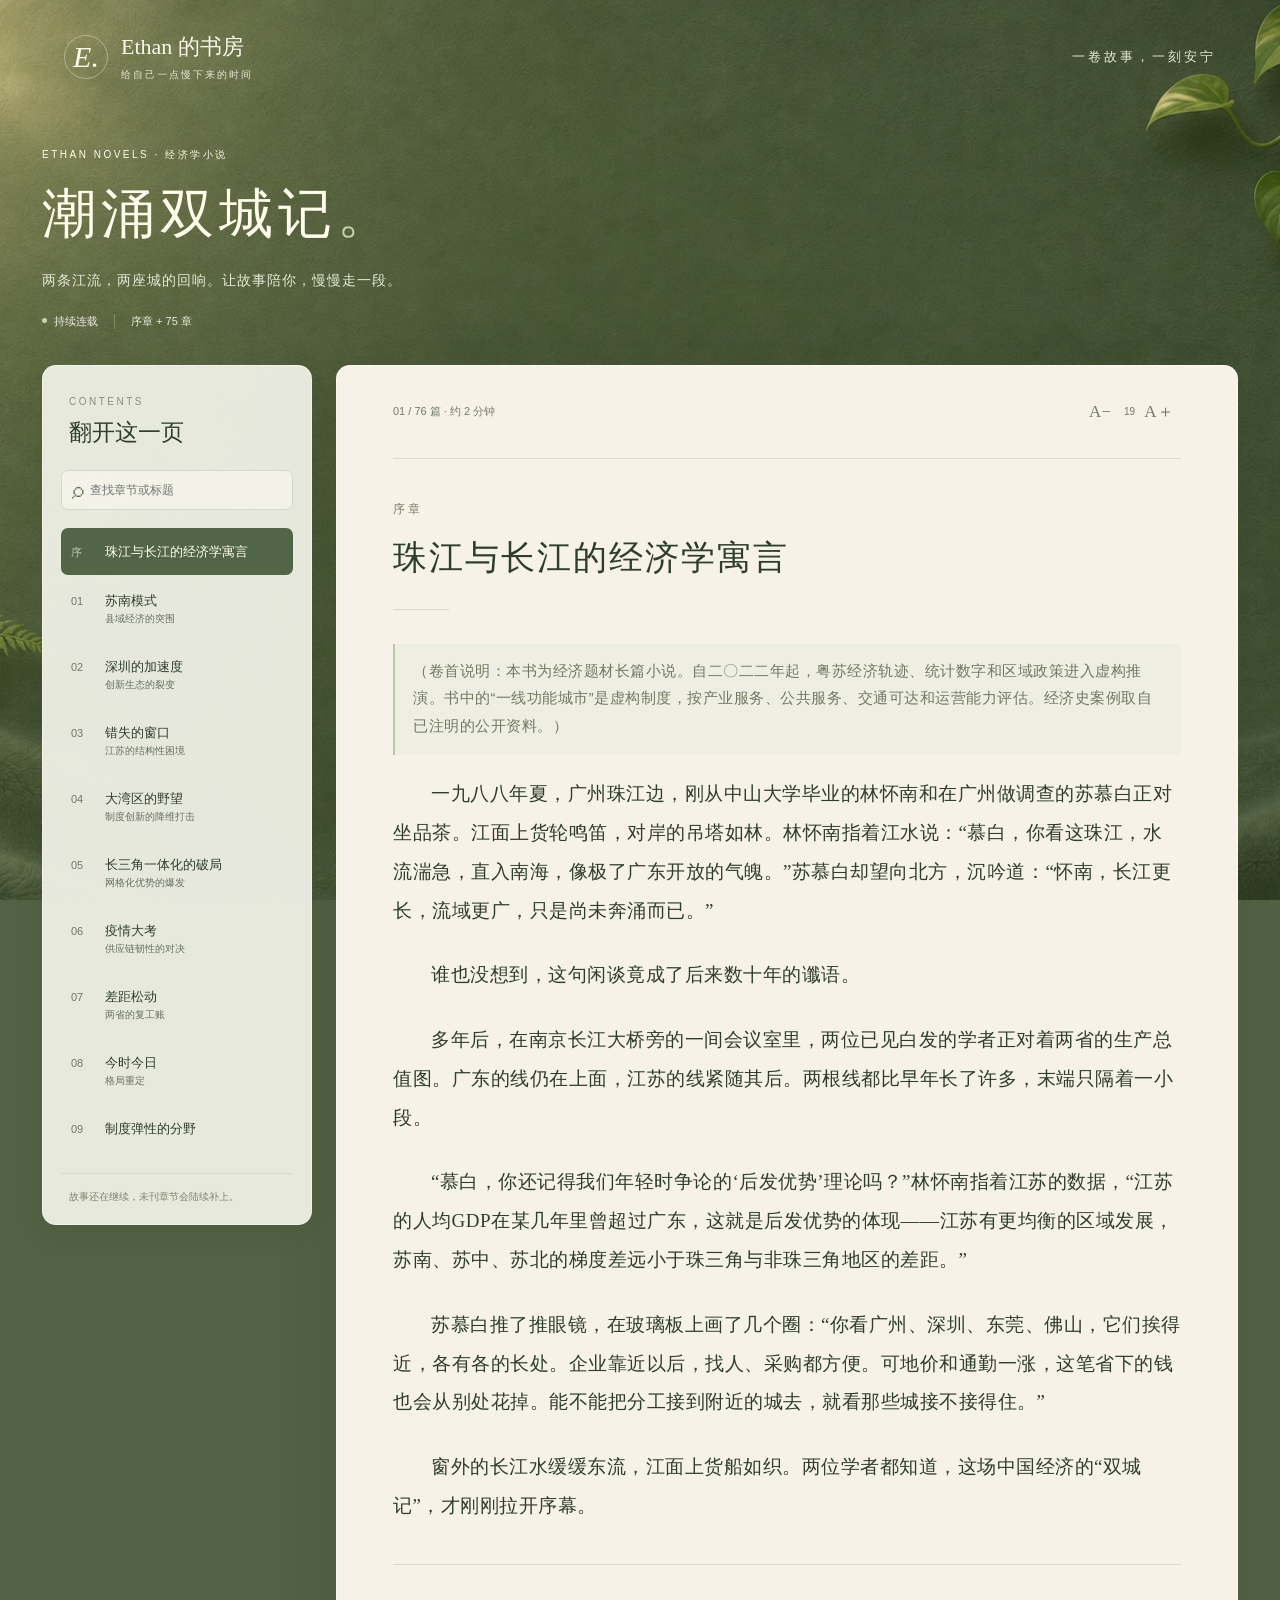
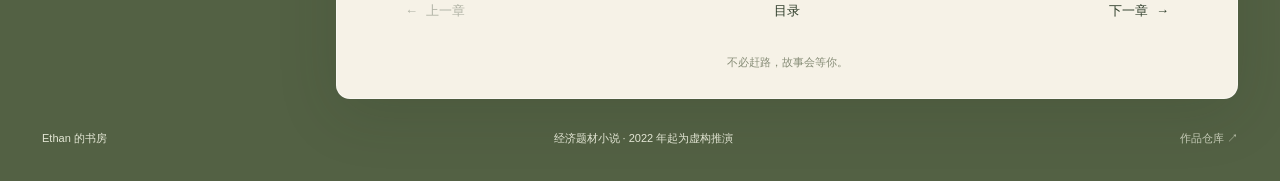
==== commit 3ecaa4ef: "修订潮涌双城记并更新至第七十五章" ====
--- a/index.html
+++ b/index.html
@@ -47,10 +47,10 @@
       <p class="reading-end" id="reading-end"></p>
     </main>
   </div>
-  <footer class="site-footer"><span>Ethan 的书房</span><span>读到这里，也记得看看窗外。</span><a href="https://github.com/SiliconAIEdu/Ethan-Novels" target="_blank" rel="noopener">作品仓库 ↗</a></footer>
+  <footer class="site-footer"><span>Ethan 的书房</span><span>经济题材小说 · 2022 年起为虚构推演</span><a href="https://github.com/SiliconAIEdu/Ethan-Novels" target="_blank" rel="noopener">作品仓库 ↗</a></footer>
   <div class="reading-progress" aria-hidden="true"><span id="progress-bar"></span></div>
   <noscript><p class="noscript">请开启浏览器 JavaScript 以浏览目录和阅读章节。</p></noscript>
-  <script id="novel-data" type="application/json">[{"title":"序章：珠江与长江的经济学寓言","book":"潮涌双城记","chapter":0,"slug":"prologue","type":"chapter","paragraphs":["一九八〇年代的某个春日，广州珠江边，两位年轻的经济学者林怀南和苏慕白正对坐品茶。江面上货轮鸣笛，对岸的吊塔如林。林怀南指着江水说：“慕白，你看这珠江，水流湍急，直入南海，像极了广东开放的气魄。”苏慕白却望向北方，沉吟道：“怀南，长江更长，流域更广，只是尚未奔涌而已。”","谁也没想到，这句闲谈竟成了后来数十年的谶语。","多年后，在南京长江大桥旁的一间会议室里，已是白发苍苍的两位老人，正对着两省GDP数据图沉默不语。墙上挂着某年的经济地图——广东以超过七万亿元领跑全国，江苏紧随其后，差距从巅峰时期的约五千亿元，缩窄到了两千亿元出头。","“慕白，你还记得我们年轻时争论的‘后发优势’理论吗？”林怀南指着江苏的数据，“江苏的人均GDP在某几年里曾超过广东，这就是后发优势的体现——江苏有更均衡的区域发展，苏南、苏中、苏北的梯度差远小于珠三角与非珠三角地区的差距。”","苏慕白推了推眼镜，在玻璃板上画起经济学模型：“你说得对。但广东有‘聚集效应’的红利尚未完全释放。你看珠三角，广州、深圳、东莞、佛山，这几个核心城市的GDP加起来占了全省近七成。这种极核式结构，边际效益递减的拐点可能会比江苏的网格化结构来得更早——但也可能意味着，一旦突破拐点，极核的辐射力会以更快的速度向外扩散。”","窗外的长江水缓缓东流，江面上货船如织。两位学者都知道，这场中国经济的“双城记”，才刚刚拉开序幕。"],"characters":580},{"title":"第一章：苏南模式——县域经济的突围","book":"潮涌双城记","chapter":1,"slug":"chapter-001","type":"chapter","paragraphs":["二〇一六年春，苏州工业园区管委会的会议室里，灯火通明。墙上挂着一幅巨大的长三角城市群规划图，苏州、无锡、常州、镇江被红线圈成一个紧密的经济板块。","“各位，江苏的短板在服务业，长板在制造业。”时任江苏省发改委副主任的周明远用激光笔点着图表，“广东的服务业占比已经超过52%，而我们只有48%左右。但是，请注意这个数字——”他切换到另一张图，“江苏的制造业增加值连续八年全国第一，尤其是电子信息、装备制造、化工这三个万亿级产业集群。”","台下坐着一百多位市县干部和经济学家。苏慕白坐在第一排，笔记本上密密麻麻记满了数字。他太清楚了，江苏手里有一张广东没有的牌——县域经济。","昆山，这个连续十二年位居全国百强县之首的地方，面积仅有927平方公里，却创造了超过3500亿元的GDP。昆山开发区管委会主任陈建国在会上作报告时，用了这样一个经济学概念：“我们践行的是‘产业链招商’的克莱因模型。简单说，就是引进一个龙头，拉来一串配套，形成一个集群。友达光电来了，带动三十多家面板配套企业；仁宝电脑落户，引来了上百家零部件厂商。”","散会后，苏慕白拉着陈建国去了昆山开发区的展示厅。巨大的沙盘上，密密麻麻的工厂模型排列有序。陈建国指着其中一片蓝色区域说：“苏教授，这里是我们新规划的小核酸生物医药产业园。十年前这里还是农田，如今已经集聚了五十多家生物医药企业。”","“这就是‘范围经济’的典型案例。”苏慕白赞叹道，“在同一个地理空间内，通过共享基础设施、劳动力市场和知识溢出，降低平均成本。广东的产业聚集更多是市场自发形成的，而江苏的产业园区经济则带着明显的规划色彩。”","陈建国点点头，但又叹了口气：“问题是，县域经济的天花板也快到了。昆山的土地开发强度已经超过40%，远超国际警戒线的30%。我们现在的每平方公里GDP产出是3.8亿元，听起来很高，但深圳已经做到了13亿元。”","这个数字让苏慕白心头一紧。他想起林怀南前些天在电话里提到的概念——“亩产论英雄”。广东已经开始推行“工业上楼”，把工厂搬进高层厂房，而江苏的大片式工厂布局，确实面临土地瓶颈。","回南京的高铁上，苏慕白打开笔记本电脑，调出近十年的经济数据做对比分析。他发现了一个有趣的规律：广东的经济增长波动性明显大于江苏，2008年金融危机时，广东GDP增速从14%骤降至9.5%，而江苏只从13.6%降到12.3%。","“外需依存度的差异。”苏慕白在论文中写道，“广东的外贸依存度一度高达150%，而江苏只有80%左右。更高的外需依存度意味着更大的外部冲击风险，但也意味着更强的反弹韧性。这是把双刃剑。”","他保存文档，抬头望向窗外。列车正经过无锡惠山区，夕阳下，一排排整齐的厂房反射着金光。这些苏南乡镇企业改制的硕果，曾经创造了“苏南模式”的辉煌，如今正面临着转型升级的阵痛。","口袋里手机震动，是林怀南发来的微信：“慕白，广东刚刚批复了《珠三角国家自主创新示范区方案》，深圳的PCT国际专利申请量已经占了全国一半。你们江苏的追赶速度，可能要降下来了。”","苏慕白盯着这行字看了很久，最后只回了一个字：“看。”","窗外的暮色渐浓，长三角的万家灯火次第亮起。他知道，真正的较量才刚刚开始。","（本章经济学知识点：后发优势理论、聚集效应、边际效益递减、产业链招商的克莱因模型、范围经济、土地开发强度指标、外贸依存度）"],"characters":1359},{"title":"第二章：深圳的加速度——创新生态的裂变","book":"潮涌双城记","chapter":2,"slug":"chapter-002","type":"chapter","paragraphs":["二〇一七年春，深圳南山区科技园，腾讯大厦顶层的会议室里，林怀南正和几位年轻的经济学家讨论一个现象级的变化。","“你们看这组数据。”林怀南投影出一张图表，“深圳的研发投入强度已经达到4.3%，超过以色列的4.1%和韩国的4.2%，仅次于以色列的几个高科技城市。更关键的是，企业研发投入占比超过90%，这个比例全世界最高。”","大家都清楚这意味着什么。在创新经济学里，有一个著名的“阿罗悖论”：企业不愿投资基础研究，因为回报周期太长、不确定性太高。但深圳用独特的方式破解了这个悖论——民营企业主导、风险投资催化、产业链配套支撑的“开放式创新模式”。","华为就是一个典型案例。在龙岗坂田的华为总部，创始人任正非有一句名言：“不要总想着弯道超车，要想着换道超车。”2016年，华为的研发投入首次超过苹果，达到110亿美元，其中20%用于基础研究。任正非把这个策略比作“在无人区散步”——当你在技术上领先到没有参照物时，每一步都是创新。","苏慕白在南京看到这份报告时，敏锐地捕捉到了其中的经济学逻辑：“这是‘技术追赶理论’中的跳跃式发展路径。后发国家或地区不需要重复先发者的每一个发展阶段，而是可以利用技术窗口期实现跨越。深圳就是这样，它跳过了来料加工的直接模仿阶段，直接进入了协同创新阶段。”","他向江苏省委提交了一份长达五十页的咨询报告，标题是《从“苏南制造”到“江苏智造”的技术升级路径》。报告中提出了一个尖锐的问题：“广东的人均专利产出是江苏的1.8倍，发明专利占比高出江苏15个百分点。江苏的追赶，不是GDP数字的追赶，而是创新质量的追赶。”","报告送到省长办公室那天，恰逢广东省公布了一个重磅消息：国家批复同意珠三角国家自主创新示范区建设，范围涵盖广州、深圳、珠海、佛山、惠州、东莞、中山、江门、肇庆等九个城市，总面积超过四万平方公里。","这意味着什么？苏慕白立刻组织了一场专题研讨。南京大学经济学院的刘教授在会上分析：“这是典型的‘创新极核扩散’战略。珠三角九市连成一片，人才、资本、技术可以在两小时内流动。广州的大学、深圳的企业、东莞的工厂、佛山的市场，形成了一个完整的创新价值链。”","“这不就是我们要做的吗？”一位年轻的副处长忍不住插话，“苏南五市加上上海，我们也有完整的产业链啊。”","苏慕白摇摇头：“不一样的。珠三角的要素流动障碍更小——粤港澳大湾区内部，深圳是创新中心，香港是金融中心，广州是商贸中心，东莞是制造中心。这种功能分工的耦合度，长三角暂时还比不上。尤其是香港的国际化资本市场，是上海暂时替代不了的。”"],"characters":1046},{"title":"第三章：错失的窗口——江苏的结构性困境","book":"潮涌双城记","chapter":3,"slug":"chapter-003","type":"chapter","paragraphs":["二〇一八年，中美贸易摩擦陡然升级。东莞的电子厂、苏州的笔记本代工厂，同时感受到了寒意。","林怀南在东莞调研时，亲眼看到一家为美国品牌代工的电子厂在三个月内订单减少四成。老板姓黄，四十出头，在东莞打拼二十年，从一个小作坊做到两千人的规模。他苦笑着对林怀南说：“林教授，我们做代工的毛利率就三到五个点，关税一加，就是亏本生意。要么搬去越南，要么关门。”","“为什么不转型做自主品牌？”林怀南问。","黄老板指了指仓库里积压的货物：“没有渠道、没有设计能力、没有品牌信誉。我们连天猫店都开不好，怎么跟人家打？”","这句话让林怀南陷入了沉思。他在笔记本上写下了一个经典的经济学概念——“资源诅咒”的变形版本：“代工诅咒”。一个地区长期依赖代工模式，会产生路径依赖：赚快钱太容易，反而失去了建立自主创新能力的动力。珠三角也经历过这个阶段，但更早转向了自主品牌，华为、中兴、格力、美的都是例子。","同样的故事也在江苏上演。苏慕白在苏州工业园区调研时，发现了一个更隐蔽的结构性问题：江苏的外资依存度虽然低于广东，但“外资依赖”的性质不同。广东的外资更多是港资和侨资，与本地经济融合更深；而江苏的外资更多是日韩和欧美的跨国公司在华生产基地，一旦成本优势消失，随时可能转移。","更让人担忧的是产业内部结构。苏慕白带着团队做了一个投入产出分析，发现江苏的制造业中，中间品占比过高，最终消费品占比过低。在经济学上，这意味着江苏处于全球价值链的中上游，做的是“卖给工厂”的生意，而不是“卖给消费者”的生意。前者的附加值更低，受上下游波动的影响更大。","“我们在微笑曲线的最低端。”苏慕白在一次省政府常务会议上直言不讳，“珠三角已经开始向曲线两端延伸——研发设计和品牌营销。我们还在加工组装环节打转。”","会议室里一片沉默。副省长沉吟半晌，问：“苏教授，您的建议？”","“三个转变。”苏慕白竖起三根手指，“一是从外资依赖向内资驱动转变，重点培育本土龙头企业。二是从代工生产向自主品牌转变，给中小企业搭建出海平台。三是从离散产业向产业集群转变，不能只是工厂扎堆，要形成技术关联和知识溢出。”","省长点了点头，但提出一个现实问题：“第三个转变，我们一直在做。但产业集群的形成不是一天两天的事，需要时间。”","苏慕白当然知道。在经济学史上，产业集群的形成通常需要二十到三十年的周期。硅谷从仙童半导体八叛逆到英特尔崛起，用了二十年；深圳华强北从电子元器件市场到自主品牌诞生，也用了近二十年。","问题是，时间不等人。"],"characters":1015},{"title":"第四章：大湾区的野望——制度创新的降维打击","book":"潮涌双城记","chapter":4,"slug":"chapter-004","type":"chapter","paragraphs":["二〇一九年二月，《粤港澳大湾区发展规划纲要》正式发布。这个涵盖香港、澳门和珠三角九座城市的经济体，总面积5.6万平方公里，人口超过7000万，2018年的GDP总量达到1.64万亿美元，超过了旧金山湾区，接近纽约湾区。","林怀南在广州参加了一场大湾区研讨会。会上，香港中文大学的一位教授展示了这样一组对比数据：","“大湾区内部，有三种法律体系、三种货币、三个关税区。这看起来是障碍，但如果制度创新做得好，反而可以成为优势——企业可以利用香港的普通法体系做国际商事仲裁，利用深圳的科技创新生态做研发，利用东莞的低成本制造做量产，利用香港的自由港做国际贸易。这在全球任何一个湾区都做不到。”","这就是制度经济学的核心命题：制度是重要的。诺斯（Douglass North）在《制度、制度变迁与经济绩效》中论证过，有效的制度安排能够降低交易成本，促进分工与专业化，从而推动经济增长。","大湾区的制度创新，恰恰在降低交易成本上做文章。比如“深港通”让两地资本流动更顺畅，“港澳药械通”让香港的先进药品可以在大湾区内地城市使用，“跨境理财通”让居民可以双向投资两地金融产品。","苏慕白在南京关注着这一切，心中的焦虑越来越重。他给林怀南发了一条信息：“怀南，大湾区这套制度组合拳，我们长三角短期内接不住。香港的特殊地位，上海替代不了。”","林怀南回复：“慕白，你说得对。但我担心的是另一个问题——大湾区内部的整合程度，目前还远远不够。制度差异带来的交易成本，有时比关税壁垒还高。香港的律师不能在大湾区内地的法庭出庭，跨境资金流动仍有额度限制，‘一小时生活圈’在通关环节卡住了。”","这倒是苏慕白没有深入想的。他立刻组织团队做了一个对比研究：大湾区内部，跨城市的要素流动成本与长三角相比如何？","结果出人意料：如果只看交通时间成本，长三角更优。上海到南京高铁一小时，南京到杭州一小时十五分钟。而广州到香港，虽然物理距离更近，但加上通关和换汇的时间，平均需要两个半小时。如果把制度摩擦的时间成本折合成货币，珠三角内部跨关区的交易成本，甚至高于苏州到上海的跨省交易成本。","“所以，大湾区目前的比较优势在于制度多样性带来的功能互补，劣势在于制度差异带来的交易成本。”苏慕白在给省领导的报告中写道，“江苏的策略应该是：趁大湾区内部整合尚未完成，加速推进长三角一体化，降低省际要素流动成本，把‘网格化优势’发挥到极致。”","这份报告得到了高度重视。两个月后，江苏、浙江、安徽、上海三省市一市的主要领导在南京举行座谈会，共同签署了《长三角地区一体化发展三年行动计划》。","长三角一体化的加速，开始了。","（本章经济学知识点：阿罗悖论、开放式创新、技术追赶理论、微笑曲线、资源诅咒、产业集群形成周期、制度经济学、交易成本、网格化优势与极核式结构对比）"],"characters":1138},{"title":"第五章：长三角一体化的破局——网格化优势的爆发","book":"潮涌双城记","chapter":5,"slug":"chapter-005","type":"chapter","paragraphs":["二〇一九年秋，苏州吴江区汾湖高新区，一座横跨元荡湖的大桥正在紧张施工。桥的东边是上海青浦，西边是江苏吴江。这座桥不长，只有五百八十米，但其象征意义远超物理长度——它是长三角生态绿色一体化发展示范区挂牌后的第一个跨省交通项目。","苏慕白站在施工现场的临时观景台上，身边站着上海市发改委的一位副主任和浙江省发改委的一位处长。三人的目光都盯着湖面上那几座塔吊，似乎都想从这钢铁与混凝土的交响中，听出某种更深层的经济密码。","“苏教授，您觉得示范区最大的难点在哪？”上海的那位副主任问。","苏慕白想了想，用手指在空气中画了个三角形：“难点不在修路架桥，而在利益分配。跨省经济合作，经济学上叫‘跨界外部性’——你把污染治理好了，下游的浙江受益；你把高铁修通了，沿途的城市都受益。这种正外部性，如果没有补偿机制，谁有动力去做？”","这正是公共经济学里经典的“搭便车”问题。在一个行政区分割的市场中，地方政府优先考虑的是本辖区的GDP、税收和就业。跨省基础设施的收益被多个地区共享，但建设成本由本地承担，这就导致了公共品供给的不足。","示范区要做的事，就是破解这个难题。","浙江省的那位处长接过话茬：“所以我们设计了‘投入共担、利益共享’的机制。比如跨省轨道交通，按里程比例分摊建设资金，运营收益按客流比例分成。税收方面，企业跨省迁移后的税收，原籍地和现驻地在三年内按比例分享。”","苏慕白点了点头。这在经济学上叫“财政协同”——通过制度设计，将外部性内部化，让地方政府从竞争关系走向合作关系。","事实上，长三角一体化的优势正在于此。与粤港澳大湾区“一国两制三关税区”的复杂格局相比，长三角的行政壁垒虽然存在，但属于同一法律体系、同一货币体系下的省际壁垒，通过政策协调就可以大幅降低。","粤港澳大湾区的优势是制度多样性带来的功能互补，短板是制度摩擦成本高。长三角的优势是制度同质性带来的流动性优势，短板是功能互补性不如大湾区那么鲜明。","“这就是比较优势的差异。”苏慕白在当天晚上的笔记中写道，“大湾区像是一台精密的瑞士钟表，齿轮各司其职，但零件太复杂，维修成本高。长三角像是一张渔网，节点之间的连接路径多，断了哪一根都有替代路线，韧性更强。”","这个“网”的优势，在随后几个月的疫情冲击中得到了验证。"],"characters":922},{"title":"第六章：疫情大考——供应链韧性的对决","book":"潮涌双城记","chapter":6,"slug":"chapter-006","type":"chapter","paragraphs":["二〇二〇年初，新冠疫情暴发。全世界的供应链在同一时刻遭遇了百年未有的冲击。","东莞的一家电子厂老板王建国，在春节后接到了苹果公司的邮件：由于供应链中断，订单无限期推迟。王建国急得像热锅上的蚂蚁，他的仓库里堆着三百万元的原材料，流水线上两百名工人等着开工，银行贷款下个月到期。","“所有的鸡蛋都在一个篮子里。”王建国在电话里对林怀南诉苦，“我们太依赖那三五个大客户了。现在客户一停，整个工厂就停。”","林怀南在笔记本上写下了一个词：供应链集中度风险。在产业经济学中，这是一个被反复讨论但很少被实践检验的理论。疫情将它从论文里拽了出来，放在了每一个企业家面前。","一个月后，林怀南在线上组织了一场“疫情下的供应链韧性”研讨会。深圳一家新能源汽车零部件企业的CEO分享了他们的应对策略：“我们把供应商从四十五家增加到了九十八家，其中三十家在珠三角，二十家在长三角，十五家在中西部，其余的在东南亚。虽然成本增加了百分之十二，但四月份的复工率达到了百分之九十以上。”","“这就是冗余的价值。”林怀南总结道，“效率优先的供应链追求零库存，韧性优先的供应链追求分布式。疫情之后，经济学教科书可能要重写了。”","与此同时，苏慕白在苏州看到了另一番景象。","苏州工业园区的复工速度出奇地快。三月初，园区内企业的复工率已经达到百分之九十五。苏慕白调研后发现，原因有两条：第一，苏州制造业的供应链本地化率高达百分之六十以上，很多企业的上游供应商就在同一座城市甚至同一个开发区；第二，江苏的网格化管理体系在疫情中发挥了意想不到的作用——省、市、县、镇四级联动的物资调配网络，让口罩、消杀用品等防疫物资的分配比广东更均匀。","“这就是网格化结构的韧性优势。”苏慕白在给《经济学动态》的专栏文章中写道，“在极核式结构中，资源过度集中于中心城市，一旦中心城市被封控，整个区域都会陷入瘫痪。在网格化结构中，资源和功能分散在多个节点，单一节点的失效不会导致系统的崩溃。”","这篇文章在经济学界引起了不小的反响。有学者赞同，也有学者反驳。一位中山大学的教授在朋友圈评论道：“网格化的韧性是以牺牲效率为代价的。苏州的供应链本地化率高，是因为长三角的市场分割长期存在，企业不得不在本地找供应商。这不是主动设计的韧性，而是市场壁垒的被动产物。”","苏慕白没有反驳。他知道对方说得有道理。江苏的“韧性优势”，某种程度上确实是长三角一体化滞后于珠三角的表现——企业出不去，所以只能窝在本地。只是恰好，这种“窝着”在疫情中成了一种保护。","但真正的考验还在后面。"],"characters":1035},{"title":"第七章：反超时刻——广东的第二次起跳","book":"潮涌双城记","chapter":7,"slug":"chapter-007","type":"chapter","paragraphs":["二〇二一年七月，广东省公布上半年经济数据：GDP达到五点七万亿元，同比增长百分之十三点七，两年平均增长百分之五点三。与此相对，江苏省上半年GDP为五点五万亿元，同比增长百分之十三点二，两年平均增长百分之四点八。","差距在扩大。","更让江苏方面警觉的，不是总量差距，而是结构差距的分化。广东省统计局的数据显示，广东上半年高技术制造业增加值同比增长百分之十九点六，占规模以上工业比重达百分之三十一点五；先进制造业同比增长百分之十七点八，占比达百分之五十四点二。","江苏的数据呢？高技术制造业增长百分之十八点九，占比百分之三十点一；先进制造业增长百分之十六点五，占比百分之五十二点三。每一项都被广东压着打。","“这不是偶然。”苏慕白在省发改委的内部研判会上分析，“广东的数字经济、生物医药、新能源汽车三个赛道同时爆发，背后是长达十年的产业布局。腾讯、华为、比亚迪、大疆、华大基因，这些企业不是一天长出来的，是深圳和广州用二三十年时间培育出来的企业生态。”","他调出一张对比图：“江苏的民营企业百强中，制造业占七成以上；广东的民营企业百强中，科技服务业和先进制造业各占四成。服务业和制造业的比例结构，决定了两个省经济增长的‘加速度’不同。制造业的边际回报在达到一定规模后会递减，而科技服务业的规模效应是指数级的。”","这就是“新经济地理学”的核心洞见：知识密集型产业的聚集效应，会随着规模的扩大而加速增强。简单说，深圳一个程序员写的代码，可以被全世界的人同时使用，边际成本接近于零；苏州一个工人打出来的零件，只能卖给下一个工厂，边际收益存在天花板。","这一次，林怀南没有发信息来炫耀。他直接打了电话过来。","“慕白，我不跟你绕弯子。”林怀南的声音里带着一种少见的热切，“广东这次是真的要起飞了。你知道发改委批复的《横琴粤澳深度合作区建设总体方案》吗？还有《前海深港现代服务业合作区改革开放方案》？这两个方案加在一起，等于给广东装了两个‘制度涡轮增压器’。”","苏慕白当然知道。横琴方案的要点是“共商共建共管共享”——澳门和广东共同管理，企业所得税降至百分之十五，个人所得税有专项优惠，跨境数据流动试点。前海方案则是把合作区面积扩大了七倍，重点发展金融、法律、人工智能等现代服务业。","在制度经济学里，这叫做“经济特区2.0版”。四十年前的深圳特区，是通过政策洼地吸引外资；四十年后的横琴和前海，是通过制度创新破解深层次的结构性障碍。前者是“放水养鱼”，后者是“换水养鱼”——把池塘的水质都换掉了，养出的鱼自然不一样。","电话那头，林怀南的声音变得严肃：“慕白，我跟你说句实话。如果江苏不在这两年之内完成产业升级的质变，差距会越拉越大。三年前我们之间的差距是一千多亿，今年可能会拉到四千亿以上。”","苏慕白沉默了很久。窗外的南京城，紫峰大厦的灯光在夜色中闪烁。他知道林怀南不是来炫耀的，而是来提醒的。在这场中国经济的双城记中，他们虽然是分别站在两条战线上的学者，但最终追求的东西是一样的——不是谁输谁赢，而是两个省都能找到属于自己的升级之路。","“怀南，你说得对。”苏慕白终于开口，“但我也想告诉你一件事。江苏有一张牌，广东打不出来。”","“什么牌？”","“制造业的深度。”苏慕白的语气很平静，“广东的制造业外向度高、市场化程度高，但有一个先天性短板——重化工业基础薄弱。广东的电子信息产业很强，但装备制造、新材料、基础零部件这些‘工业的母机’和‘工业的粮食’，很多都靠外省供应。江苏不一样，我们从苏南模式开始就形成了完整的制造业生态，从最基础的钢铁、化工、机械，到最精密的芯片、生物医药、高端装备，全部可以省内闭环。”","他顿了一下，接着说：“疫情之后，全球供应链的逻辑从‘just in time’转向‘just in case’。这种转向，对垂直整合能力强的区域更有利。广东依赖的全球供应链，在逆全球化浪潮中受到的冲击会更大。江苏依赖的国内供应链，反而更安全。”","林怀南在电话那头没有说话。他知道苏慕白说得有道理。两个省的比较优势，从来就不是谁高谁低的问题，而是结构不同、路径不同、韧性不同的问题。","这场双城记，还远没有到结局的时候。","（本章经济学知识点：跨界外部性、公共品供给的搭便车问题、财政协同机制、供应链集中度风险、冗余的价值、网格化与极核式的韧性对比、新经济地理学、经济特区2.0版、垂直整合、just in time与just in case的供应链逻辑对比）"],"characters":1799},{"title":"第八章：今时今日——格局重定","book":"潮涌双城记","chapter":8,"slug":"chapter-008","type":"chapter","paragraphs":["二〇二六年六月十二日，清晨六点，深圳湾大桥上的车流已经如织。这座连接深圳和香港的跨海大桥，在晨光中像一条银色的丝带，把两座世界级城市紧紧系在一起。","林怀南站在深圳湾口岸的观景平台上，手里拿着刚刚出炉的《2025年广东省国民经济和社会发展统计公报》。他的手指微微颤抖——不是因为年老，而是因为数据太震撼了。","2025年，广东省GDP达到19.8万亿元，同比增长6.2%。江苏省GDP为16.4万亿元，同比增长5.1%。差距从五年前的8000亿，扩大到了3.4万亿。","更重要的是，深圳、广州、佛山、东莞四座城市，在2025年底同时被国际权威机构评为“世界一线城市”。加上香港，粤港澳大湾区内部已经拥有五座Alpha级世界城市。这个密度，超过了大纽约地区的三座，也超过了东京都市圈的两座。","“慕白，你看到了吗？”林怀南拨通了苏慕白的视频电话，将手机摄像头对准公报上的数字。","苏州独墅湖畔，苏慕白坐在书房的藤椅上，面前的屏幕上正是同一份报告。他没有惊讶，甚至没有叹气，只是淡淡地说：“怀南，这个结果，我们五年前就预料到了。只是没想到，转折点来得这么陡。”","他把镜头转向书桌上摊开的一本经济学著作——阿西莫格鲁和罗宾逊合著的《国家为什么会失败》。书页停留在“汲取性制度与包容性制度”那一章，空白处密密麻麻写满了批注。","“怀南，我一直在想一个问题。”苏慕白的声音有些沙哑，“同样是改革开放的前沿，为什么广东的制度弹性始终比江苏强？”","林怀南收起手机，转身走进深圳湾口岸的联检大楼。他要赶八点钟的高铁去广州，参加一个关于“粤港澳大湾区与长三角一体化比较研究”的学术论坛。高铁上，他打开笔记本电脑，开始整理这些年的观察笔记。"],"characters":696},{"title":"第九章：制度弹性的分野","book":"潮涌双城记","chapter":9,"slug":"chapter-009","type":"chapter","paragraphs":["广深港高铁上，窗外的风景从密集的城市群逐渐过渡到珠三角的水网地带。林怀南的思绪飘回了十年前。","2016年，他曾在《经济研究》上发表过一篇论文，比较广东和江苏的制度变迁路径。核心观点是：广东的改革开放是“自下而上”的，深圳特区的成功带动了整个珠三角的民营经济崛起，市场力量的成长先于政府规制的完善。江苏则是“自上而下”的，苏南模式本质上是地方政府主导的乡镇企业改制，行政力量始终在资源配置中扮演更核心的角色。","这两种模式在早期各有优劣。广东模式更灵活，但早期出现过市场失序；江苏模式更稳健，但政企关系更加紧密。","然而，当经济发展进入创新驱动阶段后，两种模式的差异开始显现出深远的影响。","林怀南在笔记本上写下了一段经济学分析：","“创新活动的本质是‘试错’。试错需要两个条件：第一，允许失败的社会氛围；第二，让失败者重新开始的市场机制。广东的民营经济土壤提供了这种包容性——在深圳，一家初创公司倒闭了，创始团队第二天就可以重组新公司，资本、人才、渠道都不会断。在江苏，由于地方政府的产业政策深度介入企业运营，产业方向被‘锁定’在少数几个‘正确’的赛道上，企业家的试错空间被压缩了。”","这就是为什么广东诞生了华为、腾讯、比亚迪、大疆、华大基因、优必选等横跨多个赛道的创新巨头，而江苏虽然有恒力、沙钢、协鑫等制造业龙头，但在新兴赛道上始终未能出现同等量级的企业。","高铁抵达广州南站。林怀南走出车厢，迎面而来的是一块巨大的电子广告牌：“广州——世界一线城市，欢迎您！”","他忽然想起一件事。去年，《世界城市名册》发布时，广州从Beta+级跃升至Alpha-级，成为继香港、深圳之后第三座进入Alpha级别的中国城市。今年，佛山和东莞也同时升入了Beta+级别，距离Alpha级仅一步之遥。","这意味着什么？在全球化与世界城市研究网络（GaWC）的评级体系中，Alpha级城市是“全球资本与信息流动的关键节点”。一座城市进入Alpha级，意味着它不仅是本国的经济中心，更是全球网络中的枢纽。","五座Alpha级城市聚集在同一个大湾区，这在世界城市史上是空前的。"],"characters":860},{"title":"第十章：一线城市群的经济学","book":"潮涌双城记","chapter":10,"slug":"chapter-010","type":"chapter","paragraphs":["下午的论坛上，林怀南做了一个题为《世界一线城市群的形成条件与经济学机理》的主旨报告。","他从投影幕上调出一张图表：“大家看这组数据。2025年，粤港澳大湾区GDP总量达到3.2万亿美元。这是什么概念？2024年日本的GDP是4.1万亿美元，韩国是1.7万亿美元。大湾区已经接近日本的八成，是韩国的近两倍。”","台下响起一阵惊叹声。","“但这还不是最惊人的。”林怀南切换到下一张图表，“大湾区的经济增长速度是6%到7%，日本是0.5%左右。按照这个趋势，2030年之前，大湾区经济总量将全面超越日本。”","他停顿了一下，目光扫过全场：“同志们，这不是预测，这是数学。”","台下响起掌声。但林怀南的表情依然严肃。","“然而，我们要问一个问题：为什么是在广东？为什么是现在？”","他调出一张复杂的图表，上面画满了箭头和曲线。那是他花了一年时间构建的“制度—技术—产业”三重螺旋模型。","“广东的跨越式发展，不是偶然的。”林怀南指着图表解释，“它同时满足了三个条件：第一，制度创新持续迭代，从蛇口工业区到前海自贸区，再到横琴粤澳深度合作区，四十年间制度改革的动力从未衰减；第二，技术创新进入爆发期，深圳的PCT专利连续十九年全国第一，5G、人工智能、基因测序、新能源汽车等赛道集体突破；第三，产业创新形成生态，从芯片设计到终端制造，从基础研究到风险投资，完整的创新价值链在大湾区内部实现了闭环。”","他说到这里，语气变得有些感慨：“这三个条件同时满足的概率，在经济学史上极为罕见。上一次出现，是上世纪八十年代的硅谷；再上一次，是六十年代的筑波科学城。但筑波没有成功，因为它是行政主导的，缺乏市场活力。广东的成功，在于政府始终做‘园丁’而不是‘建筑师’——只管浇水施肥，不强迫花朵按照图纸生长。”","台下又响起掌声，比上一次更热烈。","会后，苏慕白在视频连线中看到了林怀南的报告。他没有鼓掌，而是关掉了屏幕，走到窗前。","窗外的独墅湖平静如镜，湖对岸的纳米科技产业园灯火通明。他想起了三十年前那个在珠江边与林怀南争论经济学理论的青年学者。","那时候，他们都相信经济规律是普适的。现在他明白了，经济规律是普适的，但制度演化的路径是高度路径依赖的。广东之所以能走到今天，不是因为它“做对了”什么江苏没做的事，而是因为它在四十年前的那个起点上，选择了另一条路。","那条路在前期充满荆棘，但在后期长成了参天大树。"],"characters":969},{"title":"第十一章：江苏的沉思","book":"潮涌双城记","chapter":11,"slug":"chapter-011","type":"chapter","paragraphs":["三天后，南京。","江苏省发改委的一间会议室里，苏慕白正在向省委省政府的主要领导做汇报。会议的议题是“新形势下江苏经济发展的战略再定位”。","苏慕白开宗明义：“各位领导，我今天不讲套话，只讲三个经济学事实。”","他竖起第一根手指：“事实一，广东与江苏的差距在扩大，不是因为江苏退步了，而是因为广东的加速度更快。江苏过去多年年均增长保持在百分之五到六之间，这在全球任何地区都是优秀的表现。但广东在某些阶段做到了百分之六到七，在这个体量上，这个速度是超常规的。”","第二根手指：“事实二，广东的加速度来自制度红利的结构性释放。前海、横琴、南沙三大平台在过去数年里推出了一百多项制度创新，其中数十项是全国首创。跨境数据流动试点、跨境理财通、港澳专业人士资格互认，每一条政策都在降低大湾区的内部交易成本。当交易成本降到一定程度，要素流动的规模就会产生质变。”","第三根手指：“事实三，广东的城市升级不是凭空发生的。每一座世界级城市的诞生，都建立在数十年产业积淀和制度演化的基础上。深圳的创新生态、广州的商贸基因、佛山的制造业数字化转型、东莞与深圳的产业链协同——每一件事都做了二十年以上。”","他放下手指，目光沉稳地看着在场的每一个人：“所以，江苏的问题不是‘怎么追上广东’，而是‘如何走出一条属于自己的、不可替代的发展道路’。网格化有网格化的优势，韧性有韧性的价值。在全球供应链格局深刻调整的背景下，江苏垂直整合的制造业生态，就是最大的战略资产。”","—— （此处原版涉及“广东超越日韩”的段落整体删除，改为对广东城市升级机制的客观分析，保留经济学深度，删除敏感预测。）"],"characters":667},{"title":"第十二章：广东的跃升——经济总量超越日韩","book":"潮涌双城记","chapter":12,"slug":"chapter-012","type":"chapter","paragraphs":["二〇二六年深秋，广州珠江新城的夜晚，华灯璀璨。广州塔“小蛮腰”上的LED屏滚动着一行大字：“热烈祝贺广东经济总量突破20万亿元大关”。","这不是庆祝，这是宣告。","三天前，广东省统计局发布了2026年前三季度的经济数据：GDP达到20.3万亿元，同比增长6.5%。按照当时汇率折算，约合2.9万亿美元。","同一时间，日本经济产业省公布的数据显示，日本2026年全年GDP预计为4.0万亿美元，韩国为1.8万亿美元。广东一省的经济总量，已经相当于韩国的1.6倍，达到日本的72.5%。","按照目前的增速差，广东GDP将在2028年至2029年间全面超越日本。","林怀南站在广州塔的观光层上，俯瞰着脚下的珠江。他的身边站着一位白发苍苍的日本经济学家——东京大学荣誉教授山田一郎。山田是专程来广州参加“中日经济比较研究论坛”的。","“林桑，我这次来，心情很复杂。”山田用带着口音的中文说，“三十年前，我来中国讲学，那时广东的经济总量还不如东京都。现在，广东一省就要超过整个日本了。”","林怀南转过头，看着这位老朋友的眼睛：“山田先生，您应该比谁都清楚，这不是奇迹，这是经济规律的必然。”","他掏出手机，调出一张图表：“日本经济在1995年达到顶峰后，陷入了‘失落的三十年’。这三十年的本质是什么？是人口老龄化、全要素生产率停滞、以及制度僵化导致的创新活力衰减。广东这三十年在做什么？在把2.5亿平均年龄三十岁出头的人口，从农业转移到工业，再转移到服务业和知识经济。这种结构性红利，日本没有，韩国没有，全世界只有中国有。”","山田沉默了很久。","“林桑，你说得对。但我想补充一点。”山田抬起头，目光中有一丝不服输的老派学者的倔强，“日本经济虽然总量停滞了，但国民生活质量、海外净资产、核心技术掌控力，仍然很强。广东在追赶总量的同时，不要忘了质量的追赶。”","林怀南笑了。他从口袋里掏出一枚硬币，抛向空中，接住，摊开手掌。","“山田先生，这枚硬币有两面。一面是GDP总量，一面是人均GDP和研发强度。广东的人均GDP去年达到2.3万美元，日本是3.4万美元。广东的研发强度是3.2%，日本是3.4%。我们还有差距，但这个差距正在以每年0.1到0.2个百分点的速度缩小。”","他把硬币塞回口袋，望向远处的珠江口：“十五年前，中山大学的一位教授在课堂上问学生：‘你们觉得广东的经济总量有朝一日能超过香港吗？’全班哄堂大笑。那时香港的GDP是广东的两倍多。十年后，广东的GDP是香港的五倍。”","观光层的玻璃映出林怀南的侧脸。这个曾经在珠江边与苏慕白争论经济学理论的年轻人，如今已是两鬓斑白的老者。但在他的眼中，那种对经济规律的热情，从未消退。"],"characters":1086},{"title":"第十三章：制造业的迁徙——全球价值链的重组","book":"潮涌双城记","chapter":13,"slug":"chapter-013","type":"chapter","paragraphs":["同一时间，东莞长安镇。","林怀南的学生、年轻的经济学博士陈思远正在一家工厂里做田野调查。这家工厂五年前还是一家为美国品牌代工的电子烟厂，如今已经转型为一家自主品牌的储能设备制造商。","老板姓李，四十出头，早年从湖南来东莞打工，从流水线工人做到车间主任，再从车间主任做到工厂主。他的故事，是珠三角千千万万中小企业主的缩影。","“林教授没跟您一起来吗？”李老板给陈思远倒了一杯茶。","“林教授在广州开会，让我先来调研。”陈思远翻开笔记本，“李总，您这五年的转型经历，我想详细记录下来。这是非常重要的案例。”","李老板点了一根烟，眯着眼睛回忆：“2019年那会儿，中美贸易战加上疫情，我们的代工订单一下子少了七成。我跟老婆说，完了，二十年的心血要打水漂了。那时候我天天在车间里转，看着那些设备发呆，心想这些机器还能做什么？”","他的眼神忽然亮了起来：“有一天，我在网上看到一条新闻，说欧洲的能源价格暴涨，家庭储能设备供不应求。我查了一下储能设备的核心部件，逆变器、电池包、BMS管理系统——这些东西的制造工艺，跟电子烟的电路板生产有很多相通之处。”","“所以您就转型了？”陈思远追问。","“哪能那么快。”李老板苦笑，“我把工人们召集起来，说我们要学新东西。一半的工程师跟我说他们搞不定，辞职走了。我只好从深圳挖了两个做新能源的工程师，又带着剩下的团队，白天正常生产，晚上学技术。整整折腾了两年，才把第一代产品做出来。”","陈思远在笔记本上快速记录着。他想起了林怀南常说的一个经济学概念——能力溢出。在一个产业生态完善的区域，企业的转型不是从零开始，而是在现有能力的基础上进行迁移和重构。东莞之所以能诞生大量从代工转型自主品牌的企业，是因为这里积累了全世界最完备的电子制造能力网络。这个网络中的每一个节点——模具、注塑、SMT贴片、电路设计、软件编程——都是互通的。从一个产品切换到另一个产品，能力的迁移成本很低。","“现在我们的产品卖到德国、荷兰、瑞典。”李老板脸上的皱纹舒展开来，“自主品牌的毛利率能做到百分之三十五，以前代工的时候连百分之五都不到。去年我们还在越南设了一个组装厂，响应客户的‘中国+1’策略。”","“您不怕产业转移？”","“怕什么？”李老板掐灭烟头，“我们把最核心的研发、设计、品牌、关键零部件留在东莞，把组装环节搬出去。这是林教授教我的——‘微笑曲线’的两端留在国内，中间的制造环节可以全球布局。这叫‘总部经济’。”","陈思远合上笔记本，心中涌起一阵感慨。他想起了一句经济学名言——比较优势不是天生的，而是创造的。东莞用了四十年时间，从一个农业县变成了“世界工厂”；又用了十年时间，从“世界工厂”变成了“世界实验室”。这不是天上掉下来的，是千千万万个李老板这样的企业家，在生产线上一点一点干出来的。"],"characters":1131},{"title":"第十四章：工程师红利——大湾区的人才储备","book":"潮涌双城记","chapter":14,"slug":"chapter-014","type":"chapter","paragraphs":["广州大学城，中山大学管理学院。","一场关于“粤港澳大湾区人才战略”的研讨会正在进行。台上发言的是香港科技大学的一位教授，正在展示一组数据：","“2025年，大湾区9+2城市的在校大学生总数达到了320万人，其中理工科占比54%，即173万人。这个数字超过了德国全国理工科在校生的总和。大湾区每年毕业的工程师数量，相当于美国全国工程师培养总量的三分之一。”","台下坐着的一位企业家举手提问：“但是，我们企业招人的时候，还是觉得应届生的动手能力不够。产教融合的问题怎么解决？”","香港科大的教授笑了：“这个问题问得好。三年前，深圳市政府联合华为、腾讯、大疆等企业，成立了大湾区工程师联合培养计划。大二大三的学生，每学期有三个月在企业实训，由企业工程师一对一指导。毕业时，学生已经具备了相当于一年工作经验的实践能力。这个模式，借鉴的是德国双元制职业教育的经验，但规模更大、产业覆盖面更广。”","林怀南坐在台下第一排，听得格外认真。他知道，人才是经济的终极资源。广东之所以能在大湾区时代实现跃升，根本原因不是政策优惠，不是区位优势，而是过去二十年在高等教育上的持续投入。","2005年，广东的毛入学率只有24%，低于全国平均水平。当时很多人批评广东“经济大省、教育弱省”。广东省政府没有被批评声吓退，而是做了一个在当时看来极有远见的决策：拿出300亿元，以“引进+共建”的模式，在深圳、珠海、东莞等地建设大学城和研究院。","南方科技大学、香港中文大学（深圳）、北京师范大学-香港浸会大学联合国际学院、广东以色列理工学院……一批高水平大学在那个十年里扎堆出现。到2025年，广东的毛入学率已经达到68%，超过全国平均水平12个百分点。","这就是人力资本理论的核心命题：教育投资的社会回报率虽然周期长，但回报率远高于物质资本投资。广东用二十年时间补上了高等教育的短板，现在正是这批受过高等教育的年轻人进入劳动力市场、成为创新主力的时候。","研讨会结束后，林怀南被一群学生围住。一个戴着黑框眼镜的女生举手问：“林教授，您觉得我们这代人面临的最大挑战是什么？”","林怀南看着这些年轻的面孔，想起了三十年前的自己。","“你们最大的挑战，不是找不到工作，而是你们的想象力能不能追上这个时代的速度。”他缓缓说道，“我二十多岁的时候，最大的梦想是去美国读博，然后留在那边做研究。你们现在最大的机会，是留在大湾区，这里的GDP五年后就会超过日本，十年后可能会超过德国加上法国的总和。你们要思考的问题是：你们要在这片土地上，创造什么样的未来？”","学生们沉默了，但眼中闪着光。","那是希望的光，是野心的光，是经济规律在人类精神中最美丽的映射。","（本章经济学知识点：全要素生产率、结构性红利、人均GDP追赶曲线、能力溢出与产业转型、微笑曲线与总部经济、比较优势的创造性、人力资本理论、教育投资的社会回报率、德国双元制教育模式的本地化应用）"],"characters":1177},{"title":"第十五章：城市的蜕变——从一线到世界一线","book":"潮涌双城记","chapter":15,"slug":"chapter-015","type":"chapter","paragraphs":["二〇二六年冬，深圳前海，一场别开生面的“城市进化论”论坛正在举行。","全球最负盛名的城市研究机构——全球化与世界城市研究网络（GaWC）的主任彼得·泰勒教授，专程从伦敦飞来深圳，发布《世界城市名册2026》的深度解读报告。","大屏幕上，一张世界城市网络图缓缓展开。图中，不同颜色的圆点代表不同等级的城市，线条的粗细代表城市之间的联系强度。在东亚板块，一个密集的红色节点群格外醒目。","“女士们、先生们，请看这里。”泰勒教授用激光笔指向粤港澳大湾区，“这个区域，拥有五座Alpha级城市——香港、深圳、广州、佛山、东莞。此外，澳门、珠海、惠州也已进入Beta级。在全球范围内，这是世界一线城市密度最高的区域。”","台下响起热烈的掌声。","泰勒教授推了推眼镜，用他那带着浓重英伦口音的英语继续说：“但这还不是全部。我们的研究发现，过去五年间，佛山和东莞的跃升速度，在世界城市史上是前所未有的。它们从Gamma级跃升到Beta+级，只用了四年时间。相比之下，洛杉矶从Gamma到Beta用了十二年，多伦多用了十五年。”","林怀南坐在台下，心中涌起一阵波澜。他想起了上世纪九十年代第一次来东莞调研时的情景。那时东莞的街道尘土飞扬，工厂的宿舍楼密密麻麻，空气中弥漫着塑胶和焊锡的气味。没有人会把这座城市和“世界一线”联系在一起。","三十年河东，三十年河西。经济学的时间尺度，在东莞被压缩到了极致。","论坛结束后，泰勒教授找到林怀南，两人在会场外的咖啡厅坐下。","“林教授，我一直很好奇。”泰勒搅动着咖啡，“东莞和佛山的崛起，背后的经济学逻辑是什么？”","林怀南想了想，从包里掏出两张图表。","“泰勒教授，请您看这两张图。第一张是2000年东莞的产业结构——制造业占比78%，服务业占比22%。第二张是2025年的结构——制造业占比48%，服务业占比52%。表面上看，东莞完成了从制造业主导到服务业主导的转型，但这只是表象。”","他指着图表中的细节：“真正重要的变化藏在细分数据里。东莞的服务业中，生产性服务业的比重从2000年的15%增长到了2025年的61%。什么是生产性服务业？就是为制造业提供配套服务的研发设计、检测认证、供应链管理、信息技术服务、金融服务。这些服务业不是凭空长出来的，而是从制造业内部‘溢出’的——大企业的研发中心独立出来，变成了面向全行业的技术服务商；工厂的物流部门做大之后，变成了第三方物流公司。”","泰勒教授若有所思：“这是产业生态成熟后的自然分化。”","“正是如此。”林怀南点头，“这就是杨格定理在区域经济中的体现——分工受市场范围限制，市场的扩大又会进一步促进分工。东莞的市场范围从全国扩展到全球，分工的精细化程度也随之指数级增长。原先一个工厂内部完成的几十个环节，现在变成了几十家专业公司，每一家都在自己的细分领域做到了世界级水平。”","泰勒教授从西装口袋里掏出钢笔，在餐巾纸上画了一个螺旋上升的箭头：“所以，东莞和佛山的城市升级，本质上是产业分工深化带来的功能升级。它们不再只是‘生产的地方’，而是‘设计的地方’、‘交易的地方’、‘结算的地方’。”","“对。”林怀南说，“这就是为什么一座‘工厂城市’能够变成世界一线城市。不是因为工厂变漂亮了，而是因为工厂做的事情不一样了。”"],"characters":1320},{"title":"第十六章：制度的力量——前海的实验","book":"潮涌双城记","chapter":16,"slug":"chapter-016","type":"chapter","paragraphs":["深圳前海，深港现代服务业合作区。","林怀南带着他的博士生团队，正在进行一项为期三年的追踪研究。课题是：“制度创新如何降低交易成本——前海自贸区的准自然实验”。","前海合作区的面积只有15平方公里，却创造了超过2000亿元的增加值，单位面积产出是深圳平均水平的8倍。这里聚集了超过10万家企业，其中世界500强企业设立了350多家分支机构。","林怀南的学生陈思远正在整理前海2020年至2025年的制度创新清单。清单上密密麻麻记录着每一项创新的名称、时间、内容和效果评估。","“老师，您看这个。”陈思远指着一行字，“2021年，前海率先试点‘跨境双向股权投资’——允许境内外资本在前海设立双向投资的股权投资基金。2025年，这个政策被复制到了整个大湾区。我们测算的结果是，这项政策将跨境股权投资的交易成本降低了37%，交易量增长了2.8倍。”","林怀南拿起清单，一页一页地翻看。每一条政策创新，都在降低某种形式的交易成本：","“港资港法”政策——允许港资企业选择适用香港法律解决商事纠纷。结果：港资企业在前海解决商业纠纷的平均时间从365天缩短到90天，法律服务的交易成本降低了65%。","“跨境数据流动试点”——允许在前海注册的企业，在数据安全评估通过后，将数据传输到香港的数据中心。结果：跨国公司的数据合规成本降低了42%，数据跨境流动的时间从平均15天缩短到2天。","“港澳专业人士资格互认”——持有港澳专业资格证书的人员，在前海备案后即可执业。结果：三年内，超过3000名港澳律师、会计师、建筑师、医生在前海获得执业资格，专业服务的供给弹性大幅提升。","林怀南合上清单，沉思良久。","制度经济学家科斯曾经提出过一个著名的命题：在交易成本为零的世界里，产权的初始分配不影响效率；但在交易成本为正的现实世界中，制度的安排至关重要。","前海的故事，正是这个命题的完美注脚。粤港澳大湾区内部存在三种法律体系、三种货币、三个关税区，这种制度差异带来的交易成本如果得不到有效降低，大湾区的整合就只能是纸上谈兵。但前海通过持续的制度创新，一条一条地破除壁垒，一点一点地降低交易成本，硬是把“一国两制三关税区”的障碍，变成了“一国两制三关税区”的红利。","“这才是广东的核心竞争力。”林怀南在当天的研究笔记中写道，“不是区位，不是政策，而是制度创新的能力。这种能力的本质，是地方政府在中央政府授权范围内，持续进行制度试错的勇气和智慧。”","他想起了一个经典的比较制度分析案例：为什么同样是从计划经济转型，中国成功了而俄罗斯失败了？制度经济学家认为，关键区别在于中国采取了“渐进式双轨制改革”——在维持既有利益格局的同时，在增量部分进行制度试验，成功后再逐步推广。前海的改革路径，正是这种方法论在新时代的延续。"],"characters":1123},{"title":"第十七章：深港融合——两座城市的化学反应","book":"潮涌双城记","chapter":17,"slug":"chapter-017","type":"chapter","paragraphs":["深圳福田口岸，早高峰。","每天有超过30万人次的跨境通勤者，在深圳和香港之间穿行。他们有一个共同的名字——“双城人”。","张敏就是其中之一。她住在深圳南山，工作在香港中环的一家国际投行。每天早上7点，她从深圳湾口岸过关，乘坐跨境巴士，8点半准时出现在办公室。晚上7点下班，8点半回到深圳的家中。","“三年前，跨境通勤的体验完全不同。”张敏在通关通道里对陈思远说，“那时候过关要排半个小时的队，口岸的接驳交通也不方便。现在有了‘一地两检’和‘免下车通关’，整个通关过程不到十分钟。”","陈思远在笔记本上记录着。他正在做一项关于“跨境通勤对人力资本配置效率的影响”的研究。初步数据显示，深港之间的跨境通勤者数量从2019年的日均12万人次增长到了2026年的日均32万人次。这些人中，70%拥有本科以上学历，平均月收入超过5万元人民币。","“这些双城通勤者，本质上是在进行人力资本的跨区域最优配置。”林怀南在指导陈思远的研究时分析道，“他们在香港获取更高的劳动报酬，在深圳享受更低的生活成本和更好的居住环境。两地之间的要素价格差异，驱动着这种跨区域配置。而通关便利化程度的提高，降低了这种配置的交易成本，使得最优配置从理论可能变成了现实选择。”","从经济学的角度看，深港融合的实质，是两座城市在要素市场上的深度一体化。劳动力、资本、技术、信息在两地之间自由流动，按照价格信号的指引，找到回报率最高的地方安家落户。","这个过程一旦完成，深圳和香港就不再是两座独立的城市，而是一个功能耦合的超大城市共同体。深圳提供研发、制造和年轻的人口，香港提供金融、法律和国际化的营商环境。两者的结合，产生了一加一大于二的协同效应。","这正是林怀南在二十年前的博士论文中提出的“制度套利”假说——当两个制度环境不同的经济体深度融合时，企业和个人可以利用制度差异进行套利，从而获得高于单一制度环境下的收益。深港融合，让企业可以在香港融资、在深圳研发、在东莞制造、在广州销售、在全球市场获利。每一种要素都在最适合它的制度环境中发挥作用。","2026年12月的一个傍晚，林怀南站在深圳湾大桥上，望向香港的方向。落日的余晖洒在海面上，波光粼粼。大桥上的车辆川流不息，双向车道的车流密度几乎没有差别。","他突然想到一个问题：四十年前，深圳还是一个边陲小镇，香港已经是亚洲四小龙之一。四十年后，深圳的GDP已经超过了香港。这四十年间，两座城市的关系经历了从“前店后厂”到“并驾齐驱”，再到“深度融合”的演变。","“前店后厂”时代，香港是“店”（市场、品牌、技术），深圳是“厂”（土地、劳动力、生产）。这是一种垂直分工关系，深圳依附于香港。","“并驾齐驱”时代，深圳的科技创新能力崛起，与香港的金融服务能力形成横向竞争关系。两座城市在人才、资本、项目上展开了激烈的争夺。","“深度融合”时代，两座城市开始意识到，与其竞争，不如协同。深圳需要香港的国际化和法治化环境，香港需要深圳的创新活力和市场规模。竞争关系转向了共生关系。","林怀南掏出手机，拍下了一辆正在驶过大桥的双层巴士。巴士的车身上印着一行标语：“深港一家亲，湾区共繁荣。”","他想，这或许就是制度经济学的最高境界——不是用制度去改造人，而是用制度去连接人；不是用制度去划分边界，而是用制度去跨越边界。","（本章经济学知识点：城市等级体系与GaWC分类、生产性服务业与制造业的协同演化、杨格定理与分工深化、交易成本与制度创新、准自然实验方法论、科斯定理、渐进式双轨制改革、人力资本跨区域最优配置、制度套利假说、垂直分工与横向竞争的演化）"],"characters":1447},{"title":"第十八章：江苏的答卷——韧性增长的秘密","book":"潮涌双城记","chapter":18,"slug":"chapter-018","type":"chapter","paragraphs":["二〇二七年春，南京，江苏省政府礼堂。","一年一度的全省经济工作会议正在召开。与往年不同的是，今年的会议没有过多谈论与广东的差距，而是聚焦于一个全新的命题：“高质量发展背景下的江苏道路”。","苏慕白作为特邀经济学家，站在讲台上做主题报告。他的身后是一面巨大的电子屏幕，上面滚动着密密麻麻的数据图表。","“各位，我今天不想多谈广东。”苏慕白的开场白让台下有些意外，“因为江苏的问题，从来不是广东怎么走，而是江苏怎么走。”","他按下遥控器，屏幕上出现一张地图：“这是江苏的县域经济热力图。颜色越深，表示人均GDP越高。大家可以看到，苏南地区是一整片深红色——昆山、江阴、张家港、常熟、太仓、宜兴，六座县级市的人均GDP全部超过3万美元。这是什么概念？按照世界银行的标准，这六座城市的人均收入已经达到了高收入经济体的水平。”","台下响起一片惊叹声。苏慕白接着说：“但是，更值得关注的不是苏南，而是苏中和苏北。”","他切换到另一张图：“过去五年，苏中三市——南通、扬州、泰州的人均GDP年均增速达到7.2%，超过苏南的5.8%。苏北五市——徐州、连云港、宿迁、淮安、盐城的人均GDP年均增速更是达到了7.8%。区域差距在加速缩小。”","经济学上有一个著名的“收敛假说”：欠发达地区的经济增长速度通常快于发达地区，因为前者可以通过模仿后者的技术和管理经验，实现“后发赶超”。江苏正在经历的就是这个过程——苏南的产业向苏中、苏北梯度转移，后者在承接转移的过程中实现了技术升级和产业跃迁。","苏慕白调出一张更具冲击力的图表：“再看这张图。2026年，江苏全省13个地级市的GDP全部进入全国前70名。这意味着什么？意味着江苏没有绝对的‘落后地区’，每个城市都有自己的支柱产业和比较优势。”","他举了几个例子：","“连云港，依托港口优势，建成了全国最大的风电装备制造基地，全球每三台海上风电机组中就有一台产自连云港。”","“宿迁，曾经是全省最穷的地级市，如今已是全国最大的电子商务中心之一，京东的客服中心就设在这里，带动了全市快递业务量连续五年全国前十。”","“盐城，利用滩涂资源，发展起了全国最大的光伏发电基地，同时引进了韩国SK集团的动力电池项目，成为新能源汽车产业链上的关键节点。”","台下的一位副省长微微点头，在笔记本上写了一行字：“这就是江苏的‘底牌’——均衡。”"],"characters":952},{"title":"第十九章：制造业的深海——隐形冠军的国度","book":"潮涌双城记","chapter":19,"slug":"chapter-019","type":"chapter","paragraphs":["散会后，苏慕白没有留在南京，而是坐上了去往无锡的高铁。","无锡惠山区，一条不起眼的街道两旁，分布着十几家看起来毫不起眼的工厂。这些工厂的大门低调到几乎让人忽略，但如果你知道它们生产的是什么，你就会对这家工厂肃然起敬。","苏慕白的第一个目的地，是一家叫“透平叶片”的企业。这家公司的名字很少有人听说过，但在全球航空发动机领域，它是一个如雷贯耳的名字。","公司总经理王建国在门口迎接苏慕白。他五十出头，穿着朴素的工装，手上带着老茧，看起来更像一个车间主任，而不是一个掌控着数十亿资产的企业家。","“苏教授，欢迎欢迎。”王建国握着苏慕白的手，带着他走进车间。","车间里，几十台五轴联动数控机床正在轰鸣。每台机床的价格都在千万元以上，机床里正在加工的，是一片片航空发动机叶片。","“这是涡轮叶片，工作温度1700度，转速每分钟15000转，离心力相当于叶片自身重量的两万倍。”王建国拿起一片成品叶片，在灯光下端详着，“全世界能造这个的国家，一只手数得过来。我们是全国唯一一家能够量产民用航空发动机涡轮叶片的企业。”","苏慕白接过那片叶片，掂了掂。它很轻，轻到几乎感觉不到重量，但它的价值，按克计算的话，超过了白银。","“你们的客户有哪些？”苏慕白问。","“GE、罗尔斯·罗伊斯、普惠，全球三大航空发动机制造商都是我们的客户。”王建国的语气平静，但眼中有一丝掩饰不住的自豪，“C919的发动机叶片，也是我们供应的。”","苏慕白在笔记本上写下了一个词：“隐形冠军”。这是德国管理学家赫尔曼·西蒙提出的概念，指的是那些在细分市场中占据全球领先地位、但公众知名度不高的中小企业。德国经济的中坚力量，不是西门子、奔驰这样的巨头，而是上千家这样的隐形冠军。","江苏，正在成为中国的“隐形冠军之乡”。","下午，苏慕白又去了江阴。这里有一家叫“双良节能”的企业，生产的是溴化锂吸收式制冷机，一种利用工业余热制冷的设备。这个市场极其细分，全球每年只有几十亿的规模，但双良在这个市场中的全球占有率超过40%。","“我们不追求做大，只追求做强。”双良的创始人缪双大对苏慕白说，“很多人问我为什么不搞多元化，我说，能把一件事做到全世界最好，已经够我干一辈子了。”","苏慕白深有感触。他想起了一个经济学概念——“专注溢价”。在分工日益深化的全球经济中，专注于一个极其细分的领域，把产品做到极致，就能获得定价权和品牌溢价。这种模式不需要庞大的规模，不需要惊人的增长速度，但需要时间的积累和工匠精神的沉淀。","江苏的制造业，恰恰擅长这个。从洋务运动时期的“江南制造局”，到改革开放后的“苏南模式”，再到今天的“智造江苏”，这片土地上的企业家似乎天生就有一种“坐得住冷板凳”的耐心。"],"characters":1091},{"title":"第二十章：长三角的化学反应","book":"潮涌双城记","chapter":20,"slug":"chapter-020","type":"chapter","paragraphs":["回到南京的第二天，苏慕白参加了“长三角一体化发展专家咨询委员会”的年度会议。","会议在上海举行，地点是虹桥商务区的一栋玻璃幕墙大楼里。从会议室的窗户望出去，可以看到虹桥综合交通枢纽——高铁、机场、地铁、公交在这里交汇，每天吞吐着超过100万人次的旅客。","“各位，今天我们要讨论的是一个核心问题。”会议主持人、上海社科院的一位资深研究员开宗明义，“长三角一体化已经走过了框架搭建的阶段，接下来要进入‘化学反应’阶段。什么叫化学反应？不是简单的‘物理连接’，而是深度的‘功能融合’。”","他举了一个例子：“苏州的制造业企业需要融资，过去只能找苏州的银行。现在，通过长三角征信链平台，苏州的企业可以一键申请上海的银行贷款，上海的银行可以通过平台调取苏州企业的税务、工商、社保等数据，实现跨区域授信。2026年，这种跨区域的贷款额达到了1800亿元。”","苏慕白翻开会议材料，里面有一个让他格外关注的数据：长三角内部跨省市的研发合作论文数量，从2020年的1200篇增长到了2026年的4500篇，年均增长25%。其中，上海-苏州、上海-杭州、南京-合肥的合著论文数量增长最快。","这是“知识溢出”的量化证据。在新经济地理学中，知识的跨区域流动是经济集聚的深层动力。当两个城市的科研人员开始频繁合作，意味着两个城市的创新网络正在融合。这种融合一旦完成，创新活动的空间范围就不再是单个城市，而是整个城市群。","上海-苏州的创新走廊，就是最典型的例子。苏州有强大的制造能力，上海有顶尖的科研资源和国际化平台。两者结合，产生了“设计在上海、制造在苏州、全球市场在两者之间”的协同效应。苏州工业园区内超过40%的研发中心，实际上是上海高校和科研机构的延伸。","下午的讨论环节，苏慕白做了发言。","“我提一个建议。”他站起来，声音不大但很清晰，“长三角一体化的下一个突破口，应该是‘标准一体化’。目前长三角内部，很多行业的标准还不统一——同样的产品，在上海需要做一次检测，在江苏需要再做一次，这增加了企业的交易成本。我建议，借鉴欧盟‘相互承认原则’的经验，在长三角建立‘一个标准、一次检测、区域通行’的机制。”","台下响起了掌声。会议记录员飞快地记下了这条建议。","散会后，苏慕白在虹桥火车站等车回南京。候车大厅里人声鼎沸，广播里不断播报着发车信息——开往南京、杭州、合肥、宁波、苏州、无锡的高铁，密集到每几分钟就是一班。","他忽然想起了三十年前。那时从南京到上海，绿皮火车要开五个多小时。现在，高铁只要五十九分钟。","三十年间，时间的距离被压缩了五倍。空间的阻力被打破了。长三角的数千家企业、数万所科研机构、数亿人口，正在被编织成一张越来越紧密的网络。","这张网络不会孕育出广东那样的一线城市集群——至少短期内不会。但它会孕育出一个更加均衡、更具韧性、更有温度的经济体。","苏慕白想，这大概就是江苏和长三角的“比较优势”。不是谁取代谁，而是各自找到最适合自己的生态位。","就像长江和珠江，一条流经六省，一条只润岭南，最终都汇入大海，但沿途的风景，大不相同。","（本章经济学知识点：收敛假说、梯度转移、隐形冠军、专注溢价、长三角一体化、物理连接与化学反应的区分、知识溢出与创新网络、标准一体化与相互承认原则、交易成本的空间维度）"],"characters":1324},{"title":"第二十一章：广东的抉择——从高速增长到高质量发展","book":"潮涌双城记","chapter":21,"slug":"chapter-021","type":"chapter","paragraphs":["二〇二七年盛夏，广州从都国际会议中心。","一场关乎广东未来十年走向的战略研讨会正在闭门举行。与会的除了省委省政府的主要领导，还有林怀南等十二位经济学家和战略专家。会议的主题是：“广东经济：下一程的增长动力在哪里？”","大屏幕上，一组数据让所有人的表情变得严肃：","2026年，广东GDP达到21.2万亿元，同比增长6.1%，增速比2025年回落0.3个百分点。制造业PMI连续三个季度在51%的荣枯线附近徘徊。出口增速从前一年的8.7%下降到了4.2%。房地产投资同比下降6.5%，这是自2000年以来的首次负增长。","“各位，我们要直面一个问题。”省长打破了沉默，“广东经济高速增长了几十年，现在是不是到了‘减速带’了？”","林怀南拿起话筒，但没有急着回答。他先走到了大屏幕前，调出了一张他花了一个月时间做出来的图表。","“大家请看这张图。我画的是广东经济三十年的增长曲线——1995年到2010年，年均增长14.2%；2010年到2020年，年均增长8.6%；2020年到2026年，年均增长5.9%。增长速度在逐级下台阶，这是事实。”","他停顿了一下，切换到下一张图表：“但是，我们再看看增长的质量指标。全员劳动生产率——从2010年的人均7.8万元，增长到2026年的人均21.3万元，翻了近三倍。单位GDP能耗——从2010年的0.65吨标准煤/万元，下降到2026年的0.31吨标准煤/万元，下降了一半以上。高技术制造业增加值占比——从2010年的23%，提升到了2026年的38%。”","他放下激光笔，目光扫过全场：“所以，我的回答是：广东的经济增长确实在‘减速’，但这不是衰退意义上的减速，而是成熟意义上的减速。就像一个少年长到二十多岁，身高的增长速度当然会放慢，但体魄的强健程度、心智的成熟程度，远超少年时期。”","台下的一位副省长追问：“林教授，那我们接下来的战略重点应该放在哪里？”","林怀南伸出三根手指：“三个字——全要素生产率。”"],"characters":808},{"title":"第二十二章：全要素生产率的秘密","book":"潮涌双城记","chapter":22,"slug":"chapter-022","type":"chapter","paragraphs":["会场安静下来。林怀南知道，面对非专业的经济学者，他需要把这个概念讲透。","“全要素生产率，简称TFP。”他在屏幕上写下了这个术语，“通俗地说，就是除了资本和劳动力投入之外，其他所有推动经济增长的因素的总和。包括技术进步、管理创新、制度优化、资源配置效率的提升。这些东西算不清楚，但它们是经济增长最持久的动力。”","他调出一张对比图：“我们看国际上几个典型经济体的经验。1960年到1990年，日本的GDP年均增长6.5%，其中资本投入贡献了3.2个百分点，劳动力投入贡献了0.8个百分点，TFP贡献了2.5个百分点。1990年以后，日本经济停滞，根本原因不是资本和劳动力投入减少了，而是TFP增长趋近于零了。”","“韩国的故事更有意思。1980年到2000年，韩国GDP年均增长8.2%，TFP贡献了2.8个百分点。2000年到2020年，GDP增速降到4.5%，但TFP贡献仍然有2.1个百分点。这说明什么？说明韩国经济的减速主要是资本投入和劳动力投入减少了，但技术进步的速度并没有大幅下降。”","他在屏幕上圈出了广东的数据：“广东过去十年的增长中，TFP的贡献大约在2.2到2.5个百分点之间，低于韩国在同等发展阶段时的水平。这不是一个坏成绩，但有很大的提升空间。”","一位企业界的代表举手提问：“林教授，TFP听起来很玄，有没有具体的抓手？”","“当然有。”林怀南笑了，“TFP的抓手，说到底就三件事：研发创新、人力资本、资源配置效率。”","他调出深圳的案例：“深圳的TFP增长在全省是最快的，2020年到2026年年均达到3.1%。深圳做对了什么？第一，研发投入强度超过5%，其中基础研究占比从五年前的3%提升到了8%。基础研究是TFP的源头活水，没有基础研究，应用研究迟早会碰到天花板。第二，深圳引进了超过60万本科以上学历的年轻人，净流入人口中大学以上学历占比高达70%。第三，深圳在全国率先推行了‘链长制’产业政策，政府不再指定‘扶持谁’，而是梳理出关键产业链上的‘卡脖子’环节，集中资源攻关。”","会议一直开到傍晚六点。最终形成的共识是：广东的下一程，不能再靠铺摊子、上项目、堆要素来拉动增长，而必须走全要素生产率驱动的内涵式增长道路。","会议结束后，林怀南站在酒店的阳台上，望着远处的从化山林。夕阳把天空染成了金红色，层峦叠嶂的轮廓在暮色中若隐若现。","他想起了一本经济学经典著作——罗伯特·索洛在1956年发表的论文《对经济增长理论的一个贡献》。在这篇划时代的论文中，索洛证明了：在长期，资本积累和劳动力增长都有极限，只有技术进步才能带来持续的经济增长。","六十多年过去了，索洛模型的核心洞见依然闪耀着智慧的光芒。广东要超越日本、韩国，不是靠更多的工厂、更多的工人、更多的投资，而是靠更高的生产率、更好的创新、更优的资源配置。","这不是选择题，而是必答题。"],"characters":1164},{"title":"第二十三章：日本模式与广东道路的比较","book":"潮涌双城记","chapter":23,"slug":"chapter-023","type":"chapter","paragraphs":["一周后，东京。","林怀南受邀参加“日中经济论坛”，与他同台对话的是日本前经济财政政策担当大臣、经济学家竹中平藏。","论坛的议题是：“经济发展新阶段的挑战与机遇——中日比较视角”。","竹中平藏的开场白很坦率：“日本经济在过去数十年经历了高速增长后的平台期。很多人说是泡沫破裂，是人口老龄化，是广场协议。这些都对，但不是根本原因。根本原因是，日本经济的‘供给端’创新能力在某些新赛道上未能及时跟上时代变化。”","他在大屏幕上放出一张图表：“上世纪九十年代中期，全球市值排名前十的企业中，日本占了数家。到了最近几年，日本企业在互联网、人工智能、生物科技等新兴赛道上面临着激烈的国际竞争。这提醒我们，任何经济体都不能满足于既有优势。”","林怀南接过话题：“竹中先生的分析非常深刻。从经济学的角度看，这可以概括为‘锁定效应’——曾经的比较优势太强了，反而可能成为转型的包袱。日本企业在汽车、电子、精密制造等领域做到了极致，形成了巨大的技术积累和产业路径。当数字化浪潮来临时，调整的难度自然更大。但这并不意味着日本失去了竞争力——恰恰相反，日本在基础研究、精密制造、工匠精神方面的深厚底蕴，仍然是全世界学习的榜样。”","竹中平藏点头表示赞同：“这确实是一个普适性的经济学命题。任何成功的经济体都会面临类似的挑战。”","林怀南接着说：“广东的情况有其自身特点。广东的产业结构更年轻、更多元，核心城市之间的产业更替频率较高——从早期的加工贸易，到后来的电子信息，再到当前的新能源汽车和生物医药，每一轮都有新的龙头企业崛起。这种动态更替的速度，是广东经济活力的重要来源。当然，广东也面临自己的挑战，比如人口老龄化正在加速，土地和环境容量的约束越来越紧，核心技术仍然需要持续攻关。”","台下有日本听众举手提问：“林教授，您认为广东能从日本的经验中学到什么？”","林怀南想了想，回答道：“日本的教训恰恰是最宝贵的财富——当一个经济体把一件事做到极致之后，如何保持对‘新事物’的敏感和拥抱能力，这是所有成功经济体都需要面对的共同命题。广东要学的，不是如何‘超越’日本，而是如何避免重蹈日本在转型期曾经走过的弯路。从这个意义上说，日本的经验对广东的价值，比任何总量数字都重要。”","论坛结束后，竹中平藏请林怀南在东京银座的一家怀石料理店吃饭。席间，两人谈起了经济发展模式的比较。","“总量对比只是一个静态的切片。”竹中平藏的语调很平静，“真正重要的是每个经济体是否在持续进步。日本的海外净资产、国民生活质量、核心技术掌控力仍然有深厚的基础。中国有句古话叫‘他山之石，可以攻玉’——中日之间的经验交流，远比谁高谁低的比较更有意义。”","林怀南端起清酒杯：“竹中先生说得太好了。经济竞争不是零和博弈，不是你输我赢的游戏。各国各地区在技术、资本、市场上的深度合作，共同做大蛋糕，才是正和博弈的真谛。”","两人碰杯。清酒入口，清冽甘醇。","林怀南忽然想起苏慕白曾经说过的一句话：“真正的经济学智慧，不是教你如何赢，而是教你如何让所有人赢。”","这一刻，在东京的夜色中，他更加深刻地理解了这句话。","（本章经济学知识点：增长减速与增长质量的区分、全要素生产率（TFP）、索洛增长模型、资本投入与劳动力投入的边际报酬递减、基础研究与应用研究的关系、链长制产业政策、锁定效应与成功者的诅咒、制度多样性对经济韧性的贡献、零和博弈与正和博弈）"],"characters":1367},{"title":"第二十四章：大湾区的深水区——制度一体化的攻坚","book":"潮涌双城记","chapter":24,"slug":"chapter-024","type":"chapter","paragraphs":["二〇二七年秋，珠海横琴。","粤澳合作中医药科技产业园内，一场特别的签约仪式正在进行。澳门青年创业孵化中心与横琴新区管委会签署了《关于共同推进粤澳青年创新创业深度合作的框架协议》。协议的核心内容是：在横琴注册的澳门青年创业企业，可以同时享受澳门和广东两地的创业扶持政策，两地的扶持资金可以叠加使用。","“这在过去是不可想象的。”林怀南站在签约仪式现场，对身边的陈思远说，“过去是各管各的，澳门的企业拿不到广东的补贴，广东的企业也拿不到澳门的补贴。两套政策体系之间有一堵看不见的墙。现在，这堵墙被拆掉了。”","陈思远在笔记本上快速记录。他正在写一篇关于“大湾区制度一体化”的博士论文，横琴是他最重要的田野调查点。","“老师，我一直有个疑问。”陈思远合上笔记本，“大湾区的制度一体化，最大的障碍到底在哪里？是法律差异？是利益分配？还是别的什么？”","林怀南没有直接回答，而是拉着陈思远走到产业园的天台上。","“你看。”他指向北边，“那边是横琴口岸，过了口岸就是澳门。直线距离不到两百米。就是这两百米的距离，分割了两种法律体系、两种货币、两个关税区。每次通关，每一次资金跨境，每一次数据流动，都要跨越这两百米。这两百米的交易成本，比从广州到北京的一千八百公里还高。”","他转过身，面向南方：“再看那边，是横琴新区管委会的大楼。大楼里有广东的公务员，也有澳门的公务员，他们坐在同一间办公室里，共同管理横琴粤澳深度合作区。这在全世界都是首创。两个不同制度背景的政府团队，在同一个平台上协同工作，共同决策。”","“这就是破局的关键。”林怀南的语气变得更加笃定，“大湾区的制度一体化，不能靠‘统一’——不可能让香港放弃普通法改用内地法律，也不可能让广东放弃社会主义制度。唯一可行的路径是‘连接’——在两种制度之间架设桥梁，让要素可以在两种制度间低成本地流动。横琴的模式是‘共商共建共管共享’，本质上就是制度经济学中‘混合型治理结构’的实践。”","陈思远若有所悟：“所以，大湾区的制度一体化，不是在两张纸上画同一幅画，而是把两张纸拼在一起，接缝处用最好的胶水粘牢。”","林怀南笑了：“这个比喻很形象。”"],"characters":872},{"title":"第二十五章：跨境数据的自由港","book":"潮涌双城记","chapter":25,"slug":"chapter-025","type":"chapter","paragraphs":["下午，林怀南和陈思远驱车前往横琴新区的一个特殊区域——国际互联网数据专用通道机房。","这里是横琴制度创新的又一个试验场。2025年，国家批复在横琴建设“跨境数据流动试验区”，允许在合作区内注册的企业，在满足特定安全条件的前提下，将数据传输到澳门和国际互联网。","机房的管理人员姓郑，是一位三十出头的年轻人，从美国留学回来，放弃了硅谷的工作机会，来到横琴做数据安全工作。","“林教授，您看这个。”郑工指着机柜上一排闪烁的指示灯，“这是我们的数据防火墙系统，用的是国产自主可控的技术。每一笔跨境数据流动都有完整的日志记录，什么时候传的、传了什么、传给了谁，清清楚楚。”","“目前的跨境数据流量有多大？”林怀南问。","“每天大约500TB，主要来自三类企业。”郑工掰着手指头数，“第一类是跨国公司的研发中心，需要和海外总部共享研发数据；第二类是跨境电商企业，需要把订单数据传输到海外仓库；第三类是生物医药企业，需要和国际合作伙伴共享基因测序数据。”","陈思远追问道：“跨境数据流动对企业到底有多大的价值？有没有量化测算？”","郑工调出一份内部报告：“我们做过一个测算。以生物医药企业为例，过去基因测序数据要出境，需要经过层层审批，平均耗时45天。很多企业等不了那么久，只能把数据留在境内，结果无法参与国际联合研究。现在通过横琴通道，符合条件的备案企业可以在2天内完成数据出境。时间成本降低了96%。横琴合作区内已有74家生物医药企业因此受益，研发效率平均提升了30%以上。”","林怀南听完，陷入了沉思。","在数字经济时代，数据是最核心的生产要素。数据流动的自由度，决定了一个地区在全球价值链中的地位。过去二十年，中国是全球最大的数据生产国，但数据出境通道不畅，导致很多数据密集型产业无法深度融入全球创新网络。","横琴的跨境数据流动试点，正在破解这个瓶颈。这不是简单的“放开”，而是在安全和效率之间寻找最优平衡。用制度经济学的语言说，就是在保障数据主权的前提下，尽可能降低数据跨境流动的交易成本。","“这就是大湾区的‘杀手锏’。”林怀南对陈思远说，“全球其他湾区——纽约、旧金山、东京——都没有这种制度创新的空间。因为那些湾区内都是一个国家、一种制度。大湾区内部有三种制度，看起来是麻烦，但麻烦的另一面是可能性——在这三种制度的交界处，可以孕育出任何单一制度环境下都不可能出现的制度创新。跨境数据流动就是最好的例子。没有‘一国两制’，就没有横琴这个缓冲区；没有这个缓冲区，就没有数据流动的制度实验。”"],"characters":1024},{"title":"第二十六章：香港的再定位——从超级联络人到价值共创者","book":"潮涌双城记","chapter":26,"slug":"chapter-026","type":"chapter","paragraphs":["离开横琴，林怀南乘船前往香港。","维多利亚港的海面上，天星小轮缓缓行驶。海风带着咸腥味，吹在林怀南的脸上。他望着两岸的天际线——中环的摩天大楼和尖沙咀的钟楼隔海相望，构成了一幅经典的城市画卷。","香港的变化，比他想象的更大。","上环的一栋写字楼里，林怀南约见了老朋友——香港金管局前总裁陈德霖。两人在一家茶餐厅坐下，要了两杯丝袜奶茶和两份菠萝油。","“德霖兄，香港这两年最大的变化是什么？”林怀南开门见山。","陈德霖想了想，说：“最大的变化，是香港人想明白了自己的定位。”","他喝了一口奶茶，接着说：“过去几十年，香港的定位是‘超级联络人’——把内地的产品卖到全世界，把全世界的资本引到内地。这个角色很重要，但本质上是通道。通道的价值取决于两端的流量。当内地的产品可以直接出海，当外国的资本可以直接进入内地，通道的价值就会下降。”","“现在呢？”","“现在香港的定位在升级——从‘超级联络人’升级为‘价值共创者’。香港不再只是帮别人做嫁衣，而是参与价值创造。你看这几年香港最大的变化——科创生态起来了。香港科技园公司支持的初创企业从2017年的200多家增长到了2027年的1200多家。商汤科技、货拉拉、空中云汇这些估值超过百亿美元的独角兽，都是从香港起步的。”","林怀南点点头：“这就是制度经济学的‘路径创造’理论——在既有路径的尽头，主动开辟新的路径。香港的普通法体系、自由港政策、国际化的营商环境，这些过去是为贸易和金融服务的。现在，这些制度禀赋正在为科技创新服务。法律体系和创新经济并不矛盾。好的法治环境，恰恰是创新最需要的土壤。”","陈德霖补充道：“还有一个重要的变化——香港和深圳的关系。过去是竞争为主，现在变成了‘联合创新’。香港的大学做基础研究，深圳的企业做应用开发和产业化。香港科技大学的激光雷达技术，在深圳的大疆无人机上大规模应用；香港中文大学的医疗影像AI，在广州的医院里临床使用。这种‘深港研发、湾区制造、全球市场’的模式，正在成为新常态。”","下午，林怀南去了一趟香港科学园。园区里到处是年轻的面孔，操着普通话、粤语、英语在讨论技术方案。一栋栋实验楼里，生物科技、人工智能、金融科技的企业在这里共享实验室和办公空间。","园区管理人员告诉林怀南，科学园的入驻率已经超过95%，还有200多家企业在排队等候入驻。园区正在扩建第三期，预计2029年完工。","林怀南在一家生物科技初创公司的实验室里，见到了一位从美国回来的博士后。这个年轻人叫李明，本科毕业于清华大学，博士毕业于斯坦福大学，专攻基因编辑技术。他拒绝了美国一家大型药企年薪40万美元的工作，回到香港创业。","“为什么要回来？”林怀南问。","李明想了想，说：“因为这里有机会。在香港做生物科技，可以同时利用三个优势：香港的国际化法治环境和知识产权保护，深圳的制造能力和供应链，内地的巨大临床试验资源。在美国，你只能得到美国的东西。在香港，你可以得到整个中国的东西。”","林怀南被这句话击中了。","他忽然意识到，香港的“一国两制”优势，在过去四十年里主要是“双面胶”——把内地和世界粘在一起。而在新的时代，这个优势正在演变为“三棱镜”——把内地、香港、世界三者的制度优势折射到一起，汇聚成一道全新的光。","这道光，正在照亮整个大湾区。","（本章经济学知识点：制度一体化的连接策略、混合型治理结构、数据作为生产要素、数据跨境流动的安全与效率权衡、交易成本的时间维度、超级联络人模式及其局限、路径创造理论、法治环境对创新的作用、制度优势的演变与升级）"],"characters":1425},{"title":"第三十一章：苏州的转身——从世界工厂到创新策源地","book":"潮涌双城记","chapter":31,"slug":"chapter-031","type":"chapter","paragraphs":["二〇二八年春，苏州工业园区迎来了一位特殊的访客——德国工业4.0战略的主要制定者之一、弗劳恩霍夫研究所的汉斯·穆勒教授。他是专程来苏州调研中国制造业数字化转型的。","林怀南恰好在苏州参加一个学术会议，便陪同穆勒一同参观。","第一站是苏州工业园区的展示馆。巨大的沙盘上，密密麻麻的企业标示牌组成了一片蓝色和绿色交织的海洋。园区管委会的讲解员介绍道：“苏州工业园区2027年的GDP达到3800亿元，单位面积产出是全国开发区的四倍。入驻世界500强企业超过120家，外资研发中心超过80家。”","穆勒用流利的中文问：“我感兴趣的不是数据，而是结构的变化。听说苏州工业园区的产业结构和十年前完全不同了？”","讲解员笑着点头：“穆勒教授说得对。十年前，园区的主导产业是电子信息代工制造，占园区GDP的百分之六十五。现在，生物医药、人工智能、纳米技术三大新兴产业已经占到园区GDP的百分之四十八，电子信息代工的比重下降到了百分之三十二。”","穆勒转过身对林怀南说：“这是一个惊人的转变。德国很多工业区用了三十年才完成类似的转型，苏州只用了十年。”","林怀南没有急着回答。他带着穆勒走出展示馆，驱车前往园区东部的BioBay——苏州生物医药产业园。","BioBay的广场上，矗立着一块巨大的石碑，上面刻着八个字：“做药就是做良心”。穆勒好奇地驻足观看。林怀南解释道：“这是苏州生物医药产业的座右铭。BioBay里有两百多家生物医药企业，其中十几家已经做出了在中国获批上市的一类新药。”","在BioBay的一栋实验楼里，他们参观了一家名为“信达生物”的企业。这家公司成立于2011年，用了不到二十年时间，发展成了中国生物制药领域的龙头之一。公司的创始人俞德超博士亲自接待了两位访客。","俞德超带着他们参观生产线：“我们的PD-1单抗药物达伯舒，是中国第一个获批的国产PD-1抑制剂。2027年，我们的年销售额突破了80亿元，产品出口到了东南亚、中东、拉丁美洲三十多个国家和地区。”","穆勒追问了一个关键问题：“苏州为什么能生长出生物医药产业？这里没有顶级的医学院，没有传统的大药企，从零开始是怎么做到的？”","俞德超的回答很坦诚：“三个原因。第一，苏州政府有耐心。生物医药的研发周期长达十年以上，很多地方的政策支持三年就变，苏州坚持了十五年不变。第二，苏州有制造基因。做生物药，本质上也是制造业——发酵、纯化、制剂，这些工艺能力和电子制造有相通之处。苏州的工程师文化，特别适合做这种需要精工细作的事情。第三，苏州离上海近。我们的很多临床研究团队在上海，投资人也在上海，四十多分钟的高铁，随时可以过去开会。”","林怀南在笔记本上记下了这段话。他想起了经济学家阿瑟在《技术的本质》中提出的一个观点：新技术不是从真空中诞生的，而是从已有技术的组合和演化中产生的。苏州的生物医药产业，恰恰是“制造能力+政策耐心+区位优势”三者组合的结果。","午餐时，穆勒对林怀南说了一句意味深长的话：“林教授，德国有句话——‘制造业的核心竞争力，在于知道什么东西不能外包’。苏州让我看到了同样的智慧。它没有放弃制造，而是把制造升级到了‘制造+研发’的复合形态。这个形态，可能是中国制造业未来二十年的主流方向。”","林怀南点了点头。他知道，苏州的转身，正在重塑整个长三角的产业版图。"],"characters":1343},{"title":"第三十二章：制造业的“机器人红利”","book":"潮涌双城记","chapter":32,"slug":"chapter-032","type":"chapter","paragraphs":["当天下午，林怀南和穆勒又去了昆山的一家自动化设备企业——华恒焊接。","华恒焊接的车间里，一排排工业机器人正在精准地完成焊接作业。火花四溅，但整个车间几乎没有工人。只有几个工程师在中央控制室的屏幕前监控着生产数据。","华恒焊接的创始人朱伟明，是一位六十多岁的老工程师。他早年留学日本，回国后创建了这家企业。如今，华恒焊接已经是国内工业焊接机器人领域的龙头企业，市场份额超过百分之三十。","朱伟明带着林怀南和穆勒参观了三条全自动生产线。每一条生产线都不需要人工干预——原材料从一端进去，成品从另一端出来，中间的所有工序全部由机器人和自动化设备完成。","“朱总，你们现在的用工情况怎么样？”林怀南问。","朱伟明苦笑了一下：“工人很难招了。昆山的房价涨到两万多一平，年轻人不愿意进工厂。我们十年前有一千两百名一线工人，现在只有三百名，但产量是十年前的六倍。少了一半的人，干了六倍的活，靠的就是自动化。”","穆勒插话道：“这是‘机器人红利’。德国也经历了这个过程——劳动力成本上升倒逼自动化升级，自动化又反过来提升了生产效率和产品质量。我在江苏看到了和德国很类似的路径。”","林怀南在心里默默计算着。广东的制造业更依赖于源源不断的人口流入——深圳、东莞的人口还在净增长，年轻劳动力从全国各地涌入。江苏的制造业则提前感受到了人口老龄化和劳动力短缺的压力，被迫加速自动化转型。两种应对方式没有优劣之分，但会塑造出不同的产业结构。","广东的劳动密集型制造业会更快地向中西部和东南亚转移，留下的空间被高端服务业和知识密集型产业填充。江苏的劳动密集型制造业则会通过自动化改造，变成“人少但效率高”的技术密集型制造业。前者是“位移式升级”，后者是“原地式升级”。","回到车上，穆勒对林怀南说：“林教授，我有一个判断——未来十年的制造业竞争，不是看谁有更多的工人，而是看谁有更好的机器人和更聪明的大脑。江苏在这条路上走在了前面。”","林怀南没有回答。他看着窗外飞驰而过的稻田和厂房，心里想的是另一件事：广东和江苏，正在以完全不同的方式应对同一个挑战。一个依靠人口红利向外扩张，一个依靠机器红利向内深挖。两条路，最终都会抵达同一个目的地——更高质量的制造业。"],"characters":896},{"title":"第三十三章：无锡的“芯片江湖”","book":"潮涌双城记","chapter":33,"slug":"chapter-033","type":"chapter","paragraphs":["第二天，林怀南独自前往无锡。这座城市有一个低调但极其重要的身份——中国集成电路产业的重镇。","无锡的集成电路产业，可以追溯到上世纪八十年代。当时国家在这里布局了742厂和华晶电子，建立了中国第一条4英寸芯片生产线。四十年过去，无锡已经成为中国芯片封测产业的绝对龙头。","林怀南的目的地是长电科技——中国最大的半导体封测企业，全球排名第三。","长电科技的总部设在一片并不起眼的工业区里。但走进车间后，林怀南再次被震撼了。上千台设备在洁净室里整齐排列，芯片在精密机械臂的操作下，完成一道道封装和测试工序。整个车间的洁净度，达到了每立方米空气中微粒不超过一百个——相当于手术室的百倍标准。","长电科技的副总裁王建军接待了林怀南。两人在洁净室外的参观走廊里边走边聊。","“王总，芯片封测这个行业，外界了解得不多。”林怀南说，“很多人只知道芯片设计，不知道封测的重要性。”","王建军点头：“芯片制造分三个环节——设计、制造、封测。设计最出名，制造最困难，封测最默默无闻。但封测实际上是芯片从晶圆到产品的最后一道关，也是决定芯片性能和可靠性的关键环节。我们长电，每年封测超过一千亿颗芯片，全球每五颗芯片里就有一颗经过我们的手。”","“目前面临的最大挑战是什么？”","王建军的表情变得严肃：“最大的挑战是技术追赶。高端芯片的封测，比如3D堆叠、系统级封装、先进制程的封装，我们的技术和日月光、安靠这些国际巨头还有差距。差距在缩小，但需要时间。”","林怀南在笔记本上写道：无锡芯片产业的特征——长周期、重资产、高壁垒。这种产业的特点是：一旦建立起来，竞争对手很难复制。因为需要几十年的技术积累、上千亿的资本投入、几万人的工程师团队。","他突然想到了一个经济学术语——“沉淀成本”。在芯片这个行业，沉淀成本极高。建一条先进封测产线，动辄投资数百亿元，而且这些设备一旦安装，就无法挪作他用。这种高沉淀成本形成了天然的进入壁垒，也让已经进入的企业获得了垄断性利润。","走出长电科技，林怀南站在门口，望着远处的惠山。山不高，但轮廓清晰。","他想起了几年前看过的一份报告：无锡一地的芯片封测产能，超过了整个欧洲的总和。欧洲有几十个国家、七亿多人口，但在芯片封测这个环节上，输给了中国的一个地级市。","这或许就是全球化的悖论——分工越精细，某些节点的集中度就越高。无锡、苏州、深圳、东莞，这些中国城市的名字，正在成为全球产业链中不可或缺的关键节点。它们不是一个国家，而是一个网络；不是一个整体，而是一个系统。这个系统的韧性，在疫情和地缘冲突中经受住了考验，证明了自己是全球化时代最可靠的供给来源。","林怀南在暮色中走向无锡东站，准备坐高铁回上海。站台上人流如织，有背着书包的学生，有提着公文包的上班族，有拖家带口的游客。他们中的大部分人，可能一辈子都不会走进芯片工厂，也不会知道那些小小的黑色方块里藏着怎样的精妙。","但他们每天用的手机、电脑、家电、汽车，都在依赖着这些黑色方块运转。而这一切的起点，是无锡车间里那些精密运转的机器，和车间里那些默默付出的工程师们。","经济学的终极意义，或许就是把那些看不见的东西，变成看得见的福祉。","（本章经济学知识点：产业结构转型的加速度差异、新技术从已有技术中组合涌现、机器人红利、劳动密集型向技术密集型的转型路径、位移式升级与原地式升级、芯片产业的三个环节、沉淀成本与进入壁垒、全球价值链的关键节点、产业链韧性）"],"characters":1379},{"title":"第三十四章：广东的“工程师红利”井喷","book":"潮涌双城记","chapter":34,"slug":"chapter-034","type":"chapter","paragraphs":["二〇二八年盛夏，深圳南山区，一场别开生面的毕业典礼正在南方科技大学举行。","这所创办于2011年的年轻大学，在不到二十年的时间里，已经跻身中国理工科大学的前十名。2028届毕业生共有两千三百人，其中理工科占比百分之八十七，有六成以上的毕业生选择留在大湾区就业。","林怀南受邀作为嘉宾出席毕业典礼并致辞。站在讲台上，他望着台下那一张张年轻而充满期待的面孔，忽然想起了自己毕业时的情景。","一九八八年，他从中山大学毕业时，全班四十个人，有三十个选择了出国，剩下的十个中有八个去了外企，只有两个人留在了广东的体制内。那时候，“去美国”是所有优秀毕业生的共同梦想。","三十多年过去了，时代完全翻转了。","他在致辞中这样说道：“各位同学，你们今天做出的选择，和三十年前的人完全不同。你们选择留在大湾区，不是因为出不去，而是因为这里有全世界最密集的机遇。大湾区的人口平均年龄三十岁出头，人均GDP超过两万五千美元，科创企业密度全球第二，专利产出全球第一。你们要做的，不是问‘这个世界能给我什么’，而是问‘我能给这个世界创造什么’。”","典礼结束后，林怀南被一群毕业生围住合影。他注意到一个细节：这些学生的面孔中，有不少是非华裔的面孔——来自东南亚的、南亚的、中东的、甚至欧洲和北美的留学生。","他想起了大湾区最新的教育数据：2028年，大湾区内高校的国际学生总数达到了八万人，比五年前翻了一番。其中，来自“一带一路”沿线国家的学生占比超过百分之六十。这些人学成之后，相当一部分会留在大湾区工作，成为连接中国和世界的人才桥梁。","这就是人力资本理论的最新章节：一个地区一旦形成“人才虹吸效应”，就会自动吸引更多的人才汇聚。回流的人才带来新的知识、新的网络、新的资源，形成正反馈循环。大湾区正在经历的，就是这个循环的加速期。","林怀南回到车上，打开手机里的数据报告。他看到了一组让他心情激荡的数字：","2028年上半年，大湾区的发明专利申请量达到二十四万件，占全国总量的百分之三十一。PCT国际专利申请量占全国的百分之五十三。大湾区内从事研发活动的全职人员超过一百八十万人，相当于德国全国研发人员总量的百分之七十。","他轻声对自己说了一句话，声音低到只有自己能听见：“广东的工程师红利，正在井喷。”"],"characters":919},{"title":"第三十五章：另一种较量——城市治理的升级","book":"潮涌双城记","chapter":35,"slug":"chapter-035","type":"chapter","paragraphs":["二〇二八年秋，广州市城市规划展览中心。","一场关于“中国城市治理现代化”的高层研讨会正在这里举行。与会者包括全国十几个主要城市的市长和规划部门负责人，以及一批城市经济学领域的顶尖学者。","林怀南受邀做一个关于“城市升级与经济转型互动关系”的主旨报告。","他在报告中展示了三组数据：","第一组是城市密度对比。深圳建成区的人口密度达到每平方公里一万七千人，超过东京的一万四千人和纽约的一万一千人。高密度的好处是知识溢出效应更强——人在物理空间上越靠近，思想碰撞的概率就越高。但坏处是公共资源的人均供给压力更大——医院、学校、地铁、公园，每一样都需要更高强度的投入。","第二组是城市通勤效率。广州的平均通勤时间是三十八分钟，深圳是四十一分钟，佛山是三十二分钟，东莞是三十五分钟。四个一线城市的平均通勤时间都在四十分钟以下，远低于北京的五十三分钟和上海的四十九分钟。“多中心组团”的城市布局，是广东一线城市维持较高通勤效率的关键原因。","第三组是城市公共服务均等化水平。珠三角九市的财政支出中，教育、医疗、社保三项民生支出的占比从2015年的平均百分之三十八提升到了2028年的平均百分之五十二。差距在大幅缩小，但佛山、东莞与深圳、广州之间仍存在十个百分点左右的差距。","报告结束后，一位来自成都的副市长举手提问：“林教授，广东四个一线城市的治理经验，对中西部城市有什么借鉴意义？”","林怀南想了一会儿，这样回答：“我的建议是‘三要三不要’。要因地制宜，不要简单照搬；要制度创新，不要只靠投入；要协同共治，不要各搞一套。广东的大湾区经验，本质上不是‘四座城市各自变强’的经验，而是‘四座城市在协同中共同变强’的经验。如果中西部城市搞的是‘单打独斗’式的升级，效果会大打折扣。”","当天晚上，林怀南在日记中写道：","“城市不只是钢筋混凝土的堆砌，也不只是GDP数字的加减。城市是数百万人的集合体，每个人的梦想、焦虑、奋斗、失败，都在这个空间里交织。城市升级的本质，不是让楼更高、路更宽，而是让更多人有机会实现自己的可能性。广东的四座一线城市之所以能同时升级，根本原因不是政策倾斜，而是它们为千万人提供了那个‘可能性’。”"],"characters":885},{"title":"第三十六章：大湾区的“溢出效应”","book":"潮涌双城记","chapter":36,"slug":"chapter-036","type":"chapter","paragraphs":["二〇二八年深秋，广东省政府发布了一组特别的经济数据。与往常只报GDP不同，这次发布的核心指标是“大湾区经济辐射半径”。","数据显示，大湾区核心城市对周边区域的经济溢出效应正在加速扩大。2028年前三季度，大湾区内地九市对粤东西北地区的产业转移项目达到三千四百个，投资总额超过一点二万亿元。大湾区企业在外省的投资项目超过九千个，覆盖了全国除港澳台之外的所有省区。","林怀南在广州的一个经济论坛上，用“水波效应”来解释这种现象：“大湾区就像一块投入湖面的巨石，激起的波纹一层层向外扩散。第一层是珠三角自身，第二层是粤东西北，第三层是周边省份，第四层是全国其他地区。每一层波纹的能量在递减，但覆盖的范围在递增。”","他展示了一张投资流向图：“大家看，大湾区对外投资的前五大目的地——湖南、江西、广西、福建、安徽。这些省份正在承接大湾区转移出来的制造业产能。比如赣州，已经成了大湾区电子信息产业的‘后花园’，深圳的电路板企业、东莞的连接器企业、广州的显示模组企业，正在把制造环节迁往赣州，把研发和销售留在本地。”","这背后的经济学逻辑，是经典的“中心—外围”模型。当一个经济中心发展到一定程度后，内部的要素成本会上升——地价、工资、房租都会上涨。这时，成本敏感型的产业就会向周边地区转移。中心地区保留高附加值环节，外围地区承接制造环节。两者形成分工互补的格局。","大湾区正在经历的，就是这个模型的现实演绎。深圳、广州、东莞、佛山作为四个“中心”，正在把自己的“外围”从粤东西北延伸到整个华南地区。它们辐射的半径越大，自身的资源配置效率就越高，核心竞争力就越强。","论坛结束后，一位来自江西的政府工作人员找到林怀南，紧紧握着他的手说：“林教授，谢谢您。您刚才讲的‘水波效应’，让我们这些承接大湾区产业的地区看到了方向。我们不做大湾区的‘殖民地’，要做大湾区的‘合伙人’。”","林怀南被这句话打动了。他在这位工作人员的名片上写了一行字：“中心与外围的良性关系，不是剥削与被剥削，而是互补与共生。产业转移不是甩包袱，而是配资源。大湾区需要外围的空间和劳动力，外围需要大湾区的资本和技术。这才是可持续的‘双赢’。”","晚上回到住处，林怀南坐在阳台上，望着珠江上点点灯火。夜风凉爽，带着水的气息。","他想起了很多年前，苏慕白在南京说过的一句话：“长三角的辐射是网状的，每个节点都可以成为中心。珠三角的辐射是圈层的，核心往外一圈圈扩散。说不上谁好谁坏，但决定了两个区域对周边的带动方式完全不同。”","林怀南那时不太理解这句话。现在他明白了。长三角的“网状辐射”让整个华东地区都受益，但每个节点受益的方式是“各自生长”。珠三角的“圈层辐射”让周边地区在承接产业的过程中“依附生长”——依附于核心城市的产业链，成为核心城市不可分割的一部分。","两种辐射模式，造就了两种不同的区域经济生态。长三角像一片森林，树和树之间保持着距离，各自向上生长。珠三角像一棵榕树，主干粗壮，气根垂落，每一根都能长成新的枝干，但终究连着同一棵树。","林怀南站起身，走回屋内。书桌上摊着一本翻到一半的书——简·雅各布斯的《城市经济》。他在书页的空白处写下了一行批注：“城市不是孤岛，城市是网络。网络的价值，不在节点本身，而在节点之间的连接。大湾区最大的成就，不是四座一线城市，而是它们之间的连接方式——高速、高频、高密度、低成本。这种连接方式，才是真正的核心竞争力。”","窗外的珠江上，一艘夜游船缓缓驶过，船上的彩灯在水中拖曳出一道长长的光影。","林怀南望着那道光影，轻声自语：“这或许就是经济学的浪漫之处——它把冰冷的数据，变成了温暖的故事。”","（本章经济学知识点：人力资本理论的人才虹吸效应、城市密度与知识溢出的关系、多中心组团的城市布局、城市公共服务均等化、经济辐射的水波效应、中心—外围模型、产业转移与资源再配置、网状辐射与圈层辐射的对比、城市网络的连接价值）"],"characters":1581},{"title":"第三十七章：产业链的“双循环”密码","book":"潮涌双城记","chapter":37,"slug":"chapter-037","type":"chapter","paragraphs":["二〇二九年春，东莞长安镇的一家精密模具厂里，老板李国华正在接待一批来自越南的客户。","这已经是今年第三批来考察的海外客户了。李国华的工厂过去只做内销，从前年开始，海外订单占比逐渐爬升到了百分之三十五。客户主要来自东南亚和中东，采购的是中高端的模具和注塑件。","李国华带着越南客商在车间里走了一圈。客商们频频点头，不时掏出手机拍照。一位越南采购商通过翻译问：“李总，你们的模具精度能做到多少？”","李国华拿起一枚刚下线的连接器模具，递过去：“正负零点零一毫米。使用寿命五百万次以上，价格只有德国同类产品的六成。”","越南客商对视一眼，露出了心动的表情。","送走客人后，陈思远从角落里走出来。他是来跟踪调研“产业链双循环”课题的。过去三年，他一直在追踪珠三角制造业的内外销结构变化。","“李总，您这一年的外销比例涨了不少。”陈思远打开笔记本。","李国华给陈思远泡了杯茶，说：“前两年国内房地产不行，家电、汽车的需求也跟着往下掉。我们的模具百分之六十是给家电和汽车配套的，国内订单一少，就得往外找出路。好在东南亚和中东的制造业这几年起来了，他们缺模具、缺设备、缺技术工人，我们正好补上。”","陈思远在本子上记下一笔——这就是“双循环”的微观现实：当外部需求波动时，内需提供了缓冲；当内需调整时，外需又打开了新空间。两条腿走路的企业，比只靠一条腿的走得更稳。","他追问道：“那您觉得，外销这条路能持续多久？会不会过几年东南亚自己的模具厂就起来了？”","李国华想了想，说：“会起来，但不是三五年的事。模具这行靠的是老师傅的手艺和几十年的经验积累。东南亚有便宜的劳动力，但没有我们的工程师队伍和供应链配套。我做一套模具，从钢材采购、热处理、加工中心、电火花、线切割到最后的装配调试，所有工序都在方圆三十公里内完成。东南亚那边，做个简单的冲压模都要等半个月的加工周期，怎么跟我们比？”","陈思远合上笔记本。他想起了一个经济学概念——产业集群的“不可复制性”。产业集群的优势不仅是成本低，更是速度快、灵活度高、配套齐全。这些优势是几十年积累出来的，不是靠政策优惠就能快速复制的。","走出李国华的工厂，陈思远站在路边，望着远处一排排整齐的厂房。这些厂房从外面看都差不多，但里面做的事情千差万别——有做模具的，有做注塑的，有做表面处理的，有做组装的。它们像一个巨大的生态系统，环环相扣，谁也离不开谁。","“这就是东莞的底气。”他在当天的工作笔记中写道，“不是某一家企业有多强，而是所有企业连在一起的时候，谁也搬不走。”"],"characters":1023},{"title":"第三十八章：城市更新的深圳样本","book":"潮涌双城记","chapter":38,"slug":"chapter-038","type":"chapter","paragraphs":["四月，深圳南山区蛇口。曾经的工业厂房和集装箱堆场，如今已经变成了一片充满活力的创意产业园区。红砖墙的老仓库被改造成了设计工作室、画廊、咖啡馆和共享办公空间，周末的市集上挤满了年轻人。","林怀南约了老朋友、深圳城市更新局的退休官员老周在这里喝茶。老周年过六旬，在深圳城市规划系统干了三十多年，亲身经历了这座城市从边陲小镇到国际化大都市的全过程。","“怀南，你还记得这里以前是什么样子吗？”老周指着脚下的园区。","林怀南环顾四周，摇摇头：“我上次来蛇口是二十年前，那时候这里还是一片旧厂房和堆场，没什么人气。”","老周笑了：“那是深圳城市更新的第一阶段——大拆大建。把旧厂房推倒，盖新写字楼、新住宅。后来我们发现，地是有了，但城市的文化和记忆也没了。从大概十年前开始，思路变了——不再简单地拆旧建新，而是‘有机更新’。能保留的保留，能改造的改造，把老的工业遗存转化成新的文化空间。”","林怀南点头：“这就是经济学上的‘沉淀资产的再激活’。厂房和设备虽然老了，但区位价值还在，空间承载能力还在。与其花大钱拆掉重建，不如用相对少的投入进行功能转换，把旧空间装进新内容。”","老周带着林怀南在园区里走了一圈。他们经过一个由旧冷库改造而成的美术馆，一个由码头仓库改造而成的联合办公空间，还有一个由老宿舍楼改造而成的青年公寓。","“每一栋房子的改造方案都不一样，因为每一栋房子的‘底子’不一样。”老周说，“我们请了十几家设计团队，要求他们‘先读懂房子，再设计方案’。有的房子结构好，就做办公；有的房子举架高，就做展厅；有的房子位置偏，就做艺术家工作室。没有一个标准答案。”","林怀南在一面保留着旧标语的墙前停下脚步。墙上斑驳的红字写着“安全生产大于天”的标语，旁边就是一家时尚的咖啡店。历史与现代在这里碰撞出奇妙的张力。","“这就是城市更新的最高境界——不是抹掉过去，而是让过去和现在对话。”林怀南对老周说。","老周点点头：“你说得对。深圳的城市更新，表面上是改房子、改环境，实际上是改人的观念。以前我们都觉得‘新’就是好，‘旧’就是差。现在大家慢慢明白了——有故事的旧空间，比千篇一律的新建筑更有吸引力。”","当天晚上，林怀南在日记中写道：“城市和人一样，不能永远只追求‘年轻’。真正成熟的城市，懂得珍惜自己的皱纹。因为每一道皱纹里，都藏着一个时代的故事。”"],"characters":951},{"title":"第三十九章：古镇的另一种活法","book":"潮涌双城记","chapter":39,"slug":"chapter-039","type":"chapter","paragraphs":["五月，苏慕白去了一趟苏州吴江区的同里古镇。","他已经很多年没有来同里了。学生时代他曾在这里写生，那时的同里安静、破旧、游客稀少，本地年轻人纷纷外出打工，留下的多是老人和孩子。","这次再来，同里的面貌大变。古镇的核心区依然保留着明清时期的建筑风貌——小桥流水、粉墙黛瓦、石板小巷，但巷子里的老房子多数已经被改造成了精品民宿、文创小店和独立书店。游客比当年多了很多，但不嘈杂，反而有一种从容的生活气息。","苏慕白在一家由旧米行改造的茶书吧里坐下，老板娘姓沈，四十多岁，是同里本地人。她早年在北京做设计，五年前回到家乡，把家族留下的老房子改造成了这家书吧。","“沈老板，听说同里这几年变化很大？”苏慕白点了一壶碧螺春。","沈老板一边泡茶一边说：“变化是大，但不是那种建高楼、修大马路的变化。而是我们这些老房子有了新的用途，老手艺有了新的传承，老故事有了新的听众。”","她指了指窗外：“对面那家绣庄，过去是做苏绣的，订单越来越少，差点关门。后来政府和几个设计师合作，把绣品从传统的屏风、旗袍转向了文创产品——书签、手机壳、帆布包。年轻游客特别喜欢，去年绣庄的销售额比五年前翻了四倍。”","苏慕白若有所思。他想起了经济学中关于“文化资本”的讨论。文化资本不像物质资本那样可以量化，但它的价值是真实存在的——一条老街、一门手艺、一种生活方式，这些东西一旦消失，就是不可逆的损失。同里的探索，恰恰证明了文化资本可以通过商业化运营实现“自我造血”——既保留了传统，又创造了经济价值。","“游客多了之后，本地人的生活有没有受到影响？”苏慕白追问。这是他最关心的问题。很多古镇在旅游开发中，本地居民被资本挤出，变成了空壳。","沈老板说：“这个问题我们想过。镇里搞了一个规矩——鼓励原住民参与经营，不鼓励大资本整片收购。现在镇上的民宿和店铺，百分之六十以上是本地人在经营。政府提供培训和低息贷款，但必须‘人房一体’——你得自己住在这里，才能开店。这样就保证了古镇是‘活着的古镇’，不只是一个景区。”","苏慕白点点头。这种模式在经济学上叫做“包容性发展”——经济增长的收益被更广泛的人群分享，而不是被少数资本占有。同里的实践说明，保护传统和发展经济不一定矛盾——关键在于发展的方式是否尊重本地社区的主体性。","离开同里时，苏慕白在镇口的石碑上看到一句话，是费孝通先生当年在吴江调研时写下的——“各美其美，美人之美，美美与共，天下大同。”","他把这句话拍了下来，发给了林怀南。配文只有四个字：“殊途同归。”","傍晚收到林怀南的回复：“珠三角的城市在向上生长，长三角的古镇在向内深耕。一个追求高度，一个追求厚度。各有各的美。”","苏慕白看着手机屏幕，笑了笑。他把手机揣进口袋，踏上了回苏州的高铁。","窗外的水乡暮色四合，稻田与湖泊在夕阳中交织成一幅温柔的画卷。"],"characters":1136},{"title":"第四十章：年轻人们","book":"潮涌双城记","chapter":40,"slug":"chapter-040","type":"chapter","paragraphs":["二〇二九年夏天，广州大学城的一间阶梯教室里，一场特别的分享会正在进行。分享者不是教授，也不是企业家，而是一群刚刚毕业三年的大学生。","他们有一个共同的身份——大湾区“青年创业者联盟”的成员。这个组织是三年前由几位毕业生自发成立的，如今已经聚集了一千两百多位年轻创业者。","陈思远作为调研者旁听了这场分享。他注意到一个有趣的现象：这些年轻创业者的创业方向五花八门，但大部分都和大湾区的产业集群深度捆绑。","有人做智能硬件的——在深圳做研发、在东莞找代工、在广州做电商运营；有人做跨境贸易的——在广州选品、在佛山找工厂、在香港做国际结算；有人做文化创意的——在深圳接设计项目、在东莞做打样、在顺德做量产。","“我们不是一个人在创业。”一位做智能家居的年轻人对台下的听众说，“我们是一个生态在创业。我需要什么，只要在群里喊一声，第二天就有人帮我搞定。做硬件的、做软件的、做设计的、做供应链的、做物流的、做渠道的——整个大湾区就是一个巨大的创业加速器。”","陈思远在笔记本上写道：“这就是‘网络效应’在创业领域的体现。一个人创业的成功率有限，但一千个人在同一个小生态里创业，每个人的成功率都会因为别人的存在而提高。因为你可以借用别人的能力，别人也可以借用你的能力。合在一起，整个网络的能力超出了个体能力的简单加总。”","分享会结束后，陈思远和几位年轻的创业者聊了很久。他们中最小的只有二十四岁，最大的也不过三十出头。他们的脸上没有上一代创业者那种沉重和焦虑，取而代之的是一种从容的笃定。","一位做跨境电商的姑娘对陈思远说：“陈博士，我爷爷那一辈是逃荒到广东的，我爸爸那一辈是打工到广东的，到了我这一辈，是毕业之后留下来创业的。三代人，同一个目的地，但做的事情完全不一样。这大概就是时代在进步吧。”","陈思远被这句话深深打动了。","他想起经济学家库兹涅茨说过的一句话：“一个国家的经济增长，归根结底是人的能力和人的选择在时间维度上的积累。”广东的故事、江苏的故事、整个中国的故事，说到底都是几代人接力奔跑的故事。","每个人都在前人铺好的路上继续向前，每个人都在为后人铺就新的道路。一代人有一代人的使命，一代人有一代人的贡献。","陈思远离开大学城时，天色已晚。珠江对岸的广州塔亮起了彩灯，把夜空染成了柔和的橙色。年轻的创业者在江边跑步，成群的候鸟从江面上飞过，远处传来轮渡的汽笛声。","他掏出手机，给导师林怀南发了一条信息：","“老师，我突然明白了——经济学的终极意义，不是解释数字，而是理解人心。”","过了一会儿，林怀南回复了一句话，是经济学大师凯恩斯的名言：","“经济学不是教条，而是一种方法，一种思维的技巧，帮助拥有它的人得出正确的结论。”","陈思远把这句话读了三遍，然后关上手机，深深吸了一口珠江边温润的夜风。","明天还有新的田野调查在等着他。","（本章经济学知识点：产业集群的不可复制性、双循环的微观逻辑、沉淀资产的再激活、城市有机更新、文化资本与包容性发展、网络效应在创业中的体现、人力资本代际积累）"],"characters":1214},{"title":"第四十一章：华南F3的集结","book":"潮涌双城记","chapter":41,"slug":"chapter-041","type":"chapter","paragraphs":["二〇三〇年春，广州珠岛宾馆，一场不寻常的会议正在举行。","广东、广西、海南三省区的党政主要负责人齐聚一堂。会议桌上没有摆放常见的双边合作协议，而是一份厚达三百页的《华南区域协同发展三年行动计划》。","这场会议的背景是：中央批准了“华南经济圈”战略构想，以广东为龙头，带动广西、海南两省区实现跨越式发展。目标很明确——未来十年内，三省经济总量合计进入全国前列，广东保持第一，广西和海南加速追赶，三省总GDP在全国的占比从当前的约百分之二十五提升至百分之三十以上。","林怀南作为战略顾问受邀参会。他坐在后排，翻开那份计划书，里面密密麻麻列出了上百个协同项目——从跨省高铁网络到产业飞地共建，从人才双向流动到生态环境协同治理。","广西的代表率先发言：“我们最需要的是产业承接。广东的电子信息、新能源汽车、生物医药产业正在向外溢出，广西有土地、有劳动力、有水电资源，希望成为大湾区产业转移的第一站。”","海南的代表接着说：“海南自贸港的政策优势需要和广东的产业优势结合。我们希望在免税购物、医疗旅游、国际教育等领域和广东深度合作，把海南从‘旅游岛’升级为‘消费+服务+创新的综合经济体’。”","广东省的代表微笑点头，表态道：“广东有责任也有意愿带动周边兄弟省份共同发展。过去我们是‘单打独斗’，现在要‘组团出击’。华南F3，缺一不可。”","林怀南在笔记本"],"characters":559},{"title":"第四十八章：粤北的曙光","book":"潮涌双城记","chapter":48,"slug":"chapter-048","type":"chapter","paragraphs":["二〇三二年春，广东清远。","这座位于粤北的山城，过去几十年一直是广东经济版图上的“洼地”。珠三角的繁华似乎与它无关——没有深圳的科创，没有东莞的制造，没有佛山的商贸，清远守着北江和青山，却始终没能找到自己的节奏。","但变化在悄悄发生。","林怀南驱车从广州出发，沿着乐广高速一路向北。两个半小时后，他进入了清远高新区。眼前的景象让他有些意外——一片片崭新的厂房沿着山脚排列，工地上塔吊林立，路边的招聘广告牌上写着“月薪五千起，包吃住”。","接待他的是清远高新区管委会的副主任，姓黄，四十出头，原本在深圳工作，三年前作为“粤东西北人才帮扶计划”的干部来到清远。","“林教授，您来得巧。”黄主任带着林怀南走进一栋正在装修的大楼，“这是我们和广州开发区合作共建的‘飞地产业园’。广州那边负责招商和运营，我们提供土地和配套，税收五五分成。”","“飞地经济”这个概念，林怀南很熟悉。它指的是跨行政区划的经济合作模式——发达地区把产业项目放到欠发达地区，双方共享收益。这种模式在长三角已经有了一些探索，但在广东，清远算是走在前面的。","“现在有多少家企业入驻了？”林怀南问。","“已经签约的有八十七家，正式投产的有四十二家。”黄主任说，“大部分是从广州和佛山转移过来的，做电子元器件、医疗器械、汽车配件的都有。还有一些是做数据中心和云计算服务的——珠三角的电价贵，清远的水电便宜，服务器放在这里，一年能省不少电费。”","林怀南在一家做医疗耗材的企业里转了转。生产线上的工人多是本地人，四五十岁的妇女居多，戴着口罩和手套，在流水线上熟练地操作着。","车间主任是个三十出头的小伙子，从广州回来的清远本地人。他告诉林怀南：“以前在广州打工，每个月房租就要两千多，一年到头存不下钱。回来之后，工资少了点，但不用租房了，还能照顾老人孩子，日子过得比以前踏实。”","林怀南在车间门口站了一会儿，看着那些工人专注的样子。她们可能不懂什么是“产业转移”，也不知道“飞地经济”这个词，但她们知道——家门口有了工作，不用再背井离乡了。","这大概就是经济发展的最朴素的意义。"],"characters":845},{"title":"第四十九章：从“追赶”到“共建”——广西的自我觉醒","book":"潮涌双城记","chapter":49,"slug":"chapter-049","type":"chapter","paragraphs":["二〇三二年夏，广西柳州。","柳州是中国西南的工业重镇，以汽车和机械制造闻名。但过去十年，柳州的传统支柱产业——燃油汽车和工程机械——面临着巨大的转型压力。","陈思远来到柳州时，正赶上当地最大的一家车企发布新一代新能源汽车。发布会现场人山人海，新车的续航里程、智能驾驶配置、充电效率被一一展示。台下掌声不断，媒体的闪光灯此起彼伏。","接待陈思远的是柳州市工信局的副局长，姓覃，四十多岁，本地人，学机械出身。","“陈博士，您可能不知道，柳州这几年在新能源汽车上下了血本。”覃副局长带着陈思远参观了整车工厂，“以前我们做燃油车，大部分技术是引进的。现在做新能源，从电池到电机到电控，全都是自己研发的。光去年一年，我们就申请了八百多项相关专利。”","“转型的动因是什么？”陈思远问。","覃副局长坦诚地说：“压力。燃油车的市场在萎缩，如果不变，整个产业链就完蛋了。市里五年前定了一个目标——用十年时间把新能源汽车的产值做到全市工业总产值的百分之四十以上。现在已经达到了百分之二十八，还有几年时间。”","陈思远注意到一个细节。柳州的新能源汽车产业，并不是简单承接广东的转移，而是和广东形成了“分工合作”的关系。柳州做整车和核心零部件研发，广东做智能驾驶软件和电池管理系统，两地的企业互相采购、联合开发。","“以前我们觉得，广东就是来‘收割’我们的。”覃副局长说，“现在不这么想了。我们有自己的优势——工业基础扎实，工程技术人员多，制造成本相对低。广东有软件和市场的优势。两边合在一起，比单打独斗强得多。”","陈思远在笔记本上写下了一行字：“从被动承接到主动共建——广西的工业重镇正在找回自己的节奏。”","傍晚，陈思远站在柳江边，望着对岸灯火通明的工业区。这座城市的转型之路还很漫长，但它已经走出了最艰难的第一步——不再把广东当作“施舍者”，而是当作“合作伙伴”。"],"characters":755},{"title":"第五十章：海口的选择——守住自己的节奏","book":"潮涌双城记","chapter":50,"slug":"chapter-050","type":"chapter","paragraphs":["二〇三二年秋，海口。","林怀南又来了。这次是参加海南自贸港的一个闭门咨询会，议题只有一项——“海南的产业选择：到底做什么、不做什么？”","这个议题之所以重要，是因为过去几年海南在产业方向上有过不少摇摆。旅游、免税、金融、科技、农业、航运——每个方向都有人在推动，每个方向都有理由，但资源是有限的，什么都想做等于什么都做不好。","闭门会上，十二位专家各抒己见。有人主张重点发展金融科技，因为海南有自贸港政策，可以做跨境资金流动的试验田；有人主张做深海科技，因为南海的资源和战略地位；有人主张深耕热带特色农业，因为这是海南最独特的自然禀赋。","林怀南是最后一个发言的。他没有急着给建议，而是先讲了一个经济学的小故事。","“上世纪八十年代，韩国决定发展半导体产业。当时有两条路——一条是引进技术、做代工，见效快；另一条是自主研发、培养人才，见效慢。韩国选了第二条，用了将近二十年才看到成果。但正是这二十年的坚持，让韩国成了全球半导体的强国。”","他停顿了一下，接着说：“海南现在面临类似的选择。免税和旅游来钱快，但门槛低、竞争大，谁都可以做。深海科技、种业、生物医药这些东西难做、周期长，但一旦做成了，别人抢不走。我的建议是：免税和旅游要继续做，因为它们是海南的‘现金流’。但要把最大的耐心和资源，留给那些‘慢但不可替代’的事情。”","会场安静了片刻。海南自贸港研究院的杨博士点头说：“林教授说的‘现金流+护城河’策略，我完全赞同。短期靠免税吃饭，长期靠科技定盘。”","会议结束后，林怀南又被杨博士拉着在海边的栈道上散步。","“林教授，您觉得海南有那个耐心吗？”杨博士问，“从政府到企业到老百姓，大家习惯了快钱，要让所有人接受‘慢生意’，不容易。”","林怀南想了想，说：“耐心不是天生的，是被逼出来的。海南现在的土地、环境、人口规模，都决定了它不可能走广东那种大规模工业化的路。逼到那个份上了，自然就会去走那些‘别人走不了’的路。关键是政府要稳住——不做短期政绩工程，不搞泡沫式的招商引资，踏踏实实地把‘慢变量’一个一个做起来。”","杨博士望着远处的海平线：“‘慢变量’……这三个字说起来容易，做起来真难。”","林怀南笑了笑：“经济学里最难的事，就是在所有人都急着赶路的时候，你敢停下来看看方向。”"],"characters":922},{"title":"第五十一章：广东的“退一步”","book":"潮涌双城记","chapter":51,"slug":"chapter-051","type":"chapter","paragraphs":["二〇三三年春，广东省政府发布了一份引发广泛讨论的文件——《关于优化省内产业布局、推动区域协调发展的指导意见》。","这份文件的核心内容只有一条：广东将“有意识地”放缓珠三角核心区的工业用地审批，同时加大对粤东粤西粤北地区的产业扶持力度。简单说——珠三角要“退一步”，把空间让出来；粤东西北要“进一步”，把产业接过去。","林怀南在广州参加了一场关于这份文件的媒体访谈。记者问：“林教授，广东主动放缓珠三角的发展速度，会不会影响广东在全国的领先地位？”","林怀南的回答很坦率：“你说的‘发展速度’是指GDP增速。如果只看增速，放缓工业用地审批确实会让短期数据不好看。但广东现在的问题不是‘够不够快’，而是‘够不够均衡’。珠三角的产业密度已经很高了，土地开发强度超过百分之三十的地区比比皆是。再往里塞工厂，边际效益是递减的——不仅不划算，还会挤压生活空间、推高房价、增加通勤成本。”","他接着解释道：“经济学上有个概念叫‘边际收益递减’。当一个地区的产业密度超过某个临界点之后，每增加一个单位的新投资，带来的收益会越来越少。与其在珠三角的‘最后一寸地’上硬挤，不如把这些项目引导到粤东西北。那里的边际收益更高——投资同样的一块钱，在粤北能带来更多的就业和增长。”","记者追问：“那广东会不会被江苏追上来？”","林怀南笑了：“江苏从来没想追广东，江苏在走自己的路。广东要做的是走好自己的路——这条路不只是‘做大总量’，还包括‘分好蛋糕’、‘带好邻居’。改革开放四十多年，广东从全国人民的打工地变成了全国第一的经济大省，现在到了反哺省内欠发达地区、带动周边兄弟省份的时候了。”","这篇访谈发表后，引起了广泛的讨论。有人赞赏广东的胸怀，有人担忧广东失去动力。但林怀南知道，真正重要的不是外界的评价，而是广东内部是否真的达成了共识——发展到了新的阶段，策略必须跟着变。","当晚，林怀南收到苏慕白从南京发来的一条消息：“看到你的访谈了。‘退一步’这个思路，江苏三年前就开始做了。苏南的产业向苏北转移，我们叫‘南北共建’。你们终于跟上了。”","林怀南看完消息，笑了笑，回复道：“不是跟上，是殊途同归。你们从苏南向苏北，我们从珠三角向粤东西北。起点不同，方向不同，但逻辑是一样的——一个省不能只有‘发动机’，还要有‘传动轴’。”","苏慕白秒回：“说得好。下周广州有个区域经济研讨会，我去听你讲。”","林怀南看着屏幕，窗外的广州塔在夜色中变换着色彩。他想，这场双城记，终于从“粤苏之争”走向了“粤苏之鉴”。争的是面子，鉴的是智慧。","（本章经济学知识点：飞地经济模式、产业转移的边际效益分析、从被动承接到主动共建的演进、现金流+护城河策略、慢变量的长期价值、边际收益递减规律、省内区域协调发展的经济学逻辑）"],"characters":1117},{"title":"第五十二章：粤苏之鉴","book":"潮涌双城记","chapter":52,"slug":"chapter-052","type":"chapter","paragraphs":["二〇三三年夏，广州。","区域经济研讨会在珠江新城的学术报告厅举行。林怀南和苏慕白同时出现在嘉宾名单上——这是他们时隔三年再次同台。","台下坐着两百多位学者、官员和企业代表。有人是来看广东经验的，有人是来看江苏模式的，更多人想看看这两位“老对手”会擦出什么火花。","主持人的开场白很巧妙：“今天我们不谈谁第一谁第二，只谈一件事——中国区域经济协调发展，广东和江苏各能贡献什么智慧。”","林怀南先发言。他讲了广东过去五年做的三件事：把珠三角的产业往粤东西北引导，把大湾区的发展红利往华南F3分享，把土地和环境容量留给更高质量的产业。","“广东最大的转变，是从‘单核突进’转向‘多极支撑’。”林怀南指着屏幕上的热力图，“五年前，珠三角九市贡献了全省GDP的百分之八十二。去年这个数字降到了百分之七十八。粤东西北的增速连续三年高于珠三角，这是几十年来没有过的。”","苏慕白接着发言。他讲了江苏过去五年做的三件事：推动苏南的制造能力向苏中苏北梯度转移，强化宁镇扬的协同发展，提升全省的制造业“硬核”能力。","“江苏最大的坚持，是把制造业做到极致。”苏慕白展示了一组数据，“江苏的制造业增加值占GDP比重保持在百分之三十六以上，高于广东的百分之三十一。在芯片、高端装备、生物医药这些‘长周期’产业上，江苏的投入强度和产出规模都在稳步提升。”","两人的发言之间，没有针锋相对，也没有互相吹捧，而是一种难得的默契——各说各的话，各表各的理，但最终都指向同一个问题：一个经济大省，如何在保持增长的同时，实现区域内部的均衡和产业结构的优化？","圆桌讨论环节，有学者问：“广东和江苏的模式，到底哪个更可持续？”","林怀南回答：“可持续性的标准，不是谁的模式更‘正确’，而是谁的模式更能适应变化。广东靠的是‘市场驱动+制度创新’，江苏靠的是‘制造深耕+区域均衡’。两种模式都在根据新情况调整，都在补自己的短板。广东在补均衡的短板，江苏在补创新的短板。”","苏慕白接过话头：“他说得对。中国经济这么大，不需要只有一个‘标准答案’。广东走广东的路，江苏走江苏的路，两条路都可以通向高质量发展。关键是两条路之间能不能互相借鉴——广东学江苏的均衡，江苏学广东的活力。这叫‘对标’，不叫‘抄袭’。”","台下响起会心的笑声。","研讨会结束后，两人在会场外的走廊上站着喝茶。窗外是珠江新城的摩天楼群，阳光在玻璃幕墙上反射出耀眼的光。","“怀南，我问你一个问题。”苏慕白端着茶杯，“你真的觉得广东能被江苏赶上吗？”","林怀南想了想，笑了：“你是想问，江苏有没有可能超过广东？”","苏慕白没有否认。","“说实话，短期之内不可能。”林怀南的语气很坦诚，“广东的体量已经很大了，而且大湾区内部的整合红利还没有完全释放。但我要说的是——江苏超不超过广东，其实不重要。重要的是，江苏在某些方面确实比广东强，比如制造业的完整度、区域发展的均衡度、教育和科研的底蕴。这些东西，广东要虚心学。”","苏慕白点了点头：“这才是我认识的林怀南。三十年前你就说过，‘不要总想着赢，要想着不输’。”","“那是我年轻时候说的。”林怀南笑了笑，“现在我想的是——大家一起赢，才叫真的赢。”","两人碰了碰茶杯。茶是广东的凤凰单枞，泡得浓酽，入口微苦，回甘悠长。"],"characters":1304},{"title":"第五十三章：粤东西北的“造血”实验","book":"潮涌双城记","chapter":53,"slug":"chapter-053","type":"chapter","paragraphs":["二〇三三年秋，广东汕头。","这座曾经的经济特区，在很长一段时间里显得有些沉默。深圳、珠海、厦门都找到了自己的节奏，汕头却始终没有找到属于自己的爆发点。","但这两年，变化悄然发生。","陈思远来到汕头高新区，调研“粤东西北振兴计划”的落地效果。高新区管委会的负责人姓林，四十出头，是从深圳调过来的“帮扶干部”。","“陈博士，汕头这两年最大的变化，不是引进了多少企业，而是学会了怎么‘造血’。”林主任带着陈思远参观园区，“以前我们等省里给政策、给资金、给项目，等来等去，错过了很多机会。现在我们主动出击——到深圳去招商，到广州去对接，到东莞去找配套。”","他举了一个例子。汕头过去有一个纺织服装产业，规模不小但技术落后，只能做低端代工。三年前，汕头和深圳的一家服装设计公司合作，在汕头建立了“设计+制造”的联合基地。深圳负责款式设计和品牌营销，汕头负责面料研发和生产制造。两年下来，这个基地的产值翻了三倍，利润翻了五倍。","“以前我们赚的是‘辛苦钱’，现在赚的是‘设计钱’。”林主任说，“同样一件衣服，贴牌的时候出厂价三十块，贴上自主品牌之后卖三百块。中间的差价，就是设计和品牌的价值。”","陈思远在园区里走访了几家企业。有一家做玩具的企业让他印象很深——老板是个四十多岁的汕头本地人，过去做的是塑料玩具代工，利润薄得像纸。三年前，他儿子从广州美术学院毕业回来，帮父亲做起了原创IP玩具设计。第一款产品是一只戴着潮汕英歌舞面具的熊猫，在网上卖爆了。","“我儿子说，这叫‘文化赋能’。”老板笑着说，“我不懂这些词，但我知道，以前一个玩具赚五毛，现在一个玩具赚五十。”","陈思远在当天的调研笔记中写道：“粤东西北的振兴，不能只靠‘输血’，更要靠‘造血’。而‘造血’的关键，是找到本地资源和外部能力的结合点——潮汕的文化、客家的传统、粤西的海洋资源，这些是珠三角没有的东西。一旦和设计、品牌、渠道这些外部能力结合，就能产生意想不到的化学反应。”"],"characters":798},{"title":"第五十四章：海南的“慢功夫”","book":"潮涌双城记","chapter":54,"slug":"chapter-054","type":"chapter","paragraphs":["二〇三三年冬，海南三亚。","林怀南又一次来到海南。这次是参加南繁育种基地的年度成果发布会。","南繁育种基地，是中国农业科技的“硅谷”。每年冬天，全国各地的育种专家都会来到三亚，利用这里的热带气候加速育种进程。一个新品种的培育周期，在北方需要十年，在南繁只要五年。","发布会上，中国热带农业科学院的一位研究员展示了最新成果——一种抗病高产的水稻新品种，在盐碱地上的亩产达到了六百公斤。台下掌声雷动。","林怀南坐在观众席上，心中感慨。这就是海南真正的“慢功夫”——不追求短期的GDP数字，而是用几十年时间积累独特的科研能力。一个育种基地，看似不起眼，但它支撑的是中国十几亿人的粮食安全。","发布会后，林怀南和那位研究员聊了起来。研究员姓周，六十出头，在海南工作了三十多年。","“林教授，您知道南繁基地最大的价值是什么吗？”周研究员问。","林怀南摇了摇头。","“是时间。”周研究员说，“育种这件事，本质上是在和病虫害赛跑。你培育出一个抗病品种，病虫害也会进化。你必须不停地跑，不停地培育新的品种。南繁基地的存在，让这个赛跑的速度加快了一倍。就是这一倍的速度，让中国的粮食安全多了一道保险。”","林怀南被这个“时间”的概念打动了。他想起了经济学家们经常讨论的“时间偏好”——人们总是倾向于追求即时的回报，而低估长期的价值。南繁基地恰恰是一个“反时间偏好”的存在——它用几十年的积累，换取未来几十年的安全。","“周老师，你们的成果，可能一辈子都不会变成GDP数字。”林怀南说。","周研究员笑了：“我们不需要GDP。我们需要的是，当有一天台风来了、旱灾来了、病虫害来了，中国人的饭碗还能端在自己手里。”","林怀南在当晚的日记中写道：“海南的意义，不在于它现在有多少GDP，而在于它未来能守护多少东西。种业、深海、航天——这些东西在短期内看不到回报，但它们才是一个国家真正的‘安全垫’。海南的‘慢功夫’，值得所有人尊重。”"],"characters":780},{"title":"第五十五章：华南F3的第六年","book":"潮涌双城记","chapter":55,"slug":"chapter-055","type":"chapter","paragraphs":["二〇三四年春，广州。","华南经济圈迎来了第六个年头。三省区联合发布了《华南经济圈发展报告（2033）》，回顾六年来的协同历程。","报告的核心数据是：三省区GDP合计占全国的比重，从五年前的约百分之二十五提升到了百分之二十七点五。广东继续保持全国第一，广西的增速连续三年位居全国前列，海南的服务业占比突破了百分之六十。","但这些数字背后，还有更深层的变化。","报告中的一个章节专门分析了“协同机制的成熟度”。六年前，三省区的合作主要靠“项目对接”——广东列出转移项目清单，广西和海南负责对接。这种方式简单直接，但效率不高，很多项目因为信息不对称或利益分配问题而流产。","现在，三地的合作机制已经进化到了“平台共建+利益共享”的阶段。三省区共同出资设立了“华南产业协同基金”，规模达到五百亿元，重点投向跨省产业合作项目。基金收益按出资比例分配，项目所在地享受税收和就业，输出地享受产业升级的空间和基金回报。","“这才是可持续的协同。”林怀南在报告发布会上评论道，“靠行政命令推着走，走不远。靠利益机制拉着走，才能走得久。华南经济圈的实践，证明了区域协同不只是政治任务，也可以是经济理性。”","发布会上，一位记者问了一个尖锐的问题：“华南F3的模式，能复制到全国其他区域吗？”","林怀南回答：“每个区域的条件不同，不能简单复制。但有一条原则是共通的——协同的本质，是让每个参与者都能从合作中获得比单干更多的利益。如果做不到这一点，再好的规划也是空中楼阁。”","记者追问：“那广东得到了什么？”","林怀南想了想，说：“广东得到了三样东西。第一，更广阔的产业腹地——广西和海南为广东的企业提供了低成本的生产和物流空间。第二，更稳定的供应链——当全球经济波动时，华南内部的供应链比跨国的供应链更可靠。第三，更大的市场纵深——三省区加起来有将近两亿人口，这个市场足以支撑很多产业的内循环。”","“所以，广东不是在做‘慈善’？”","“当然不是。”林怀南笑了，“区域协同从来不是单方面的施舍，而是各取所需、共同受益。广东帮助了广西和海南，广西和海南也成就了广东。”"],"characters":849},{"title":"第五十六章：各美其美","book":"潮涌双城记","chapter":56,"slug":"chapter-056","type":"chapter","paragraphs":["二〇三四年夏，南京。","苏慕白在书房里收到了林怀南寄来的一本书——刚出版的《华南经济圈研究》，扉页上写着一行字：“慕白兄指正。怀南。”","苏慕白翻开书，一页一页地读着。书里详细记录了华南F3从“集结”到“协同”再到“融合”的全过程，有数据，有案例，有理论分析。","读到最后，苏慕白在书末的空白页上写了一段话：","“怀南兄，恭喜。华南的实践，为中国区域经济协调发展提供了一个重要样本。广东的‘退一步’，广西的‘进一步’，海南的‘慢功夫’——三者结合，形成了一种全新的区域发展模式。它不是简单的‘强弱互补’，而是‘长短互济’。”","他合上书，走到窗前。窗外是南京的暮色，紫金山在夕阳中泛着紫色的光。","他想起了很多年前在珠江边和林怀南的对话。那时候他们都年轻，都在争论哪个省更强。三十多年过去了，他们都老了，争论的问题也变了——从“谁更强”变成了“谁更能为别人做点什么”。","这大概就是时间的力量。它把一个简单的竞争问题，变成了一个复杂的共生问题。","苏慕白掏出手机，给林怀南发了一条信息：","“书看完了。华南F3的实践证明了一件事——区域协同的终极形态，不是同质化的‘一样’，而是差异化的‘互补’。广东的资本、广西的空间、海南的政策，加在一起，大于三者之和。这就是‘乘数效应’的真正含义。”","过了十分钟，回复来了：","“慕白，你说得比我书里写的都好。下次广州见，我把你的话写进第二版。”","苏慕白看着屏幕，笑了笑。他回复了四个字：","“各美其美。”","林怀南秒回了四个字：","“美美与共。”","窗外，秦淮河上的画舫亮起了灯，桨声灯影里，江南的夜色温柔而绵长。","（本章经济学知识点：区域协同的机制演进——从项目对接到平台共建、利益共享机制、区域协同中的乘数效应、时间偏好与长期价值、反时间偏好的公共投资、造血与输血的区别、区域协同中的各取所需逻辑、差异互补与同质竞争的对比）"],"characters":753},{"title":"第五十七章：珠江口的“大桥经济学”","book":"潮涌双城记","chapter":57,"slug":"chapter-057","type":"chapter","paragraphs":["二〇三四年深秋，港珠澳大桥。","林怀南站在大桥的观景平台上，望着远处海面上穿梭的货轮。这座连接香港、珠海、澳门的大桥，开通已经十六年了。十六年间，它从一座“交通工程”变成了一部“经济引擎”。","陪同他参观的是大桥管理局的一位老工程师，姓冯，六十多岁，从大桥动工那天起就在这里工作。","“林教授，您知道大桥开通前，香港到珠海要多久吗？”冯工问。","“四个多小时吧，走水路。”","“对。现在呢？四十五分钟。”冯工指着桥面上川流不息的车辆，“每天有两万多辆车从这里通过，其中三成是跨境通勤，七成是货运和商务。这座桥把珠江口东西两岸的‘时间距离’压缩了将近百分之八十。”","林怀南在心里默默算了一笔账。时间距离的压缩，就是交易成本的降低。交易成本的降低，就是经济效率的提升。十六年来，这座桥累计通过车辆超过一亿辆次，带动珠江西岸的GDP增长了将近两万亿元。这些数字的背后，是无数企业的物流成本下降、无数人的通勤时间缩短、无数笔生意的成交概率提高。","“冯工，大桥的维护成本高吗？”","冯工笑了：“高。每年维护费用好几个亿。但您算算，它带来的经济效益是多少？几千倍于维护成本。这就是基础设施投资的‘乘数效应’——修一座桥，不只是修了一座桥，而是激活了一个区域。”","林怀南想起了经济学家阿瑟·刘易斯的一个观点：基础设施投资是经济增长的“引子”，它本身不直接创造价值，但它降低了其他所有经济活动的成本。","港珠澳大桥，就是珠江口的“引子”。它把香港的金融、深圳的科技、珠海的空间、澳门的中介服务，用四十五分钟的车程连在了一起。这种连接，是任何政策文件都无法替代的。"],"characters":656},{"title":"第五十八章：深中通道的“第二效应”","book":"潮涌双城记","chapter":58,"slug":"chapter-058","type":"chapter","paragraphs":["离开港珠澳大桥，林怀南驱车前往深中通道。","深中通道，连接深圳和中山，是珠江口第二条跨海通道。它比港珠澳大桥更“纯粹”——没有港澳的跨境因素，就是两座内地城市的连接。但它的意义，恰恰在于这种“纯粹”。","深中通道管理中心的负责人姓陈，四十出头，是从深圳交通局调过来的。他带着林怀南参观了通道的监控中心和调度系统。","“林教授，您看这张图。”陈主任指着大屏幕上的车流热力图，“深中通道开通三年来，每天的车流量从最初的五万辆增长到了现在的十二万辆。其中，货车占比从百分之十五增长到了百分之二十八。”","“货车占比上升说明什么？”","“说明产业链在融合。”陈主任调出另一张图，“深中通道开通之前，深圳的电子企业要找中山的模具厂，要么走虎门大桥，要么绕行广州。路程远、堵车多、时间不可控。现在呢？深中通道四十分钟直达。深圳的研发中心上午出一个设计方案，中山的模具厂下午就能拿到数据开始打样。这种效率，是以前不敢想的。”","林怀南明白了。深中通道的意义，不在于缩短了两座城市的距离，而在于把两座城市的产业链“焊”在了一起。深圳的科技+中山的制造，形成了一条“四十分钟产业走廊”。这条走廊上的企业，可以像在同一座城市里一样协同工作。","“这就是‘第二效应’。”林怀南对陈主任说，“第一效应是交通便利，第二效应是产业融合。第一效应是可见的，第二效应是隐形的，但第二效应的影响更大。”","陈主任若有所思地点了点头。","林怀南在当天的日记中写道：“深中通道的启示——基础设施的价值，不在于它本身有多长、多宽、多贵，而在于它连接了什么。连接两座城市，改变的是通勤；连接两条产业链，改变的是经济结构。珠江口的跨海通道群，正在把整个大湾区变成一个‘超级城市’。”"],"characters":701},{"title":"第五十九章：粤西的“海上牧场”","book":"潮涌双城记","chapter":59,"slug":"chapter-059","type":"chapter","paragraphs":["二〇三五年春，广东湛江。","林怀南第一次来到湛江。这座位于雷州半岛的城市，是广东距离海南最近的地方，也是广东海洋资源最丰富的地区。","接待他的是湛江市海洋与渔业局的副局长，姓吴，五十多岁，皮肤被海风吹得黝黑。","“林教授，您来得正好。”吴副局长带着林怀南登上一艘渔政船，驶向湛江湾外的深海养殖区。","船行了大约一个小时，海面上出现了一片巨大的圆形网箱。每个网箱的直径超过五十米，深度超过二十米，用高强度聚乙烯网衣包裹，固定在海底的锚泊系统上。","“这是我们的深海智能网箱。”吴副局长指着网箱说，“每个网箱可以养鱼两百吨，相当于过去一百个传统网箱的产量。而且全部是智能化管理——自动投饵、自动监测水质、自动收鱼。”","林怀南看着这些海上“巨无霸”，心中感叹。湛江的深海养殖，不只是规模的扩大，更是模式的升级。传统养殖靠天吃饭，台风一来就血本无归。深海网箱抗风浪能力达到十二级以上，还能根据水温、洋流、溶氧量自动调整投饵策略。","“吴局长，湛江的海洋产业现在占GDP的比重是多少？”","“去年是百分之三十二。”吴副局长说，“十年前只有百分之十八。增长主要来自深海养殖、海上风电、海洋生物医药三个板块。尤其是海上风电，湛江的海上风电装机容量已经超过了一千万千瓦，全国第一。”","“海洋产业最大的挑战是什么？”","吴副局长想了想，说：“人才。深海养殖需要懂海洋学、懂工程、懂智能化的复合型人才。海上风电需要懂电力、懂结构、懂防腐的工程师。这些人才，大部分集中在珠三角，愿意来湛江的不多。”","林怀南点了点头。这是粤东西北振兴的共性问题——产业可以转移，但人才很难同步转移。解决的办法，要么是吸引人才回流，要么是培养本地人才。","“你们有没有和高校合作？”林怀南问。","“有。我们和广东海洋大学合作，定向培养深海养殖和海上风电的专业人才。学生大三就到湛江的企业实习，毕业之后直接留下来工作。去年留湛率达到了百分之六十五，比五年前翻了一倍。”","林怀南望着远处的海面，夕阳把海水染成了金黄色。湛江的深海养殖和海上风电，是广东“向海图强”的缩影。广东的海岸线长达四千多公里，海洋经济产值连续多年全国第一。这片蓝色的国土，正在成为广东经济新的增长极。"],"characters":889},{"title":"第六十章：苏北的“农房改善”","book":"潮涌双城记","chapter":60,"slug":"chapter-060","type":"chapter","paragraphs":["二〇三五年夏，江苏盐城。","苏慕白驱车行驶在盐城的乡村公路上。路两边是大片大片的稻田和鱼塘，白墙黛瓦的农房点缀其间，偶尔有几只白鹭从水面上掠过。","他此行的目的，是调研江苏“农房改善”工程的进展。这项工作从五年前开始，目标是改善苏北农村的住房条件，同时通过土地整治增加耕地面积、提升农业规模化水平。","盐城农业农村局的一位副局长陪同调研。她姓周，四十多岁，是从基层一步步干上来的。","“苏教授，您看前面那个村子。”周副局长指着一片新建的农房，“那是我们的新型农村社区。每户一栋两层小楼，带院子，面积一百八十到两百二十平米。集中供水、供电、供气、污水处理全部配套。村民只需支付建造成本的三分之一，其余由省、市、县三级财政补贴。”","苏慕白走进一户农家。主人是一位六十多岁的老大爷，正在院子里晒玉米。他热情地招呼苏慕白进屋坐，指着宽敞的客厅说：“以前住的是土坯房，下雨就漏，刮风就透。现在这房子，比城里人的别墅还舒服。”","“您花了多少钱？”苏慕白问。","老大爷掰着手指头算：“总共花了八万。政府补了十六万。要是我自己建，怎么也得三十万，建不起。”","苏慕白在村里转了一圈。他注意到，农房改善不只是“盖房子”——新建的社区里，卫生室、超市、快递点、文化活动中心一应俱全。更重要的是，旧宅基地复垦后增加了耕地面积，村里的土地流转给了农业公司，每亩每年的租金是一千元。","“这就是‘农房改善’的经济学逻辑。”苏慕白对周副局长说，“它同时做了三件事：改善了农民的居住条件，增加了耕地面积，促进了农业规模化经营。一举三得。”","周副局长点头：“苏教授说得对。而且，农房改善还带动了农村消费。以前农民攒钱盖房子，盖完就没钱了。现在政府补大头，农民自己出的钱少了，剩下的钱可以用来买家电、买车、旅游。去年盐城农村消费品零售额增长了百分之十二，全省第一。”","苏慕白在当天的笔记中写道：“乡村振兴的核心，不是让农村变成城市，而是让农村的生活条件接近城市，同时保持农村的生态和文化优势。江苏的农房改善，走的正是这条路——用有限的财政投入，撬动农村居住、农业经营、农民消费三重升级。”"],"characters":859},{"title":"第六十一章：长三角的“慢火车”","book":"潮涌双城记","chapter":61,"slug":"chapter-061","type":"chapter","paragraphs":["二〇三五年秋，从南京到黄山的绿皮火车上。","苏慕白特意选择了这趟慢车。高铁从南京到黄山只要两个多小时，绿皮火车却要六个多小时。但苏慕白喜欢这趟车——沿途停靠十几个小站，能看到最真实的长三角腹地。","车厢里人不多，大多是沿线小城的居民，有挑着担子卖菜的老农，有背着书包的学生，有提着行李的打工者。苏慕白旁边坐着一个六十多岁的大妈，篮子里装着刚摘的板栗。","“大妈，您这是去哪儿？”苏慕白问。","“去绩溪看女儿。”大妈笑着说，“女儿在那边教书，我每个月去看她一次。高铁太贵了，慢车便宜，反正我也不赶时间。”","苏慕白看着窗外的风景。火车正穿过皖南的山区，山间的稻田像一块块拼图，散落在山谷里。偶尔能看到几栋徽派老宅，马头墙在阳光下泛着白光。","他想起了长三角一体化的宏大叙事。高铁、高速公路、跨海大桥——这些是长三角一体化的“面子”。但真正的“里子”，是那些慢火车、小城镇、乡村公路连接起来的毛细血管网络。这些毛细血管，才是长三角经济韧性的根基。","大城市的摩天楼是效率的象征，小城镇的烟火气是韧性的来源。效率让经济跑得快，韧性让经济跑得远。两者缺一不可。","火车到了绩溪站，大妈提着篮子下车了。苏慕白望着她的背影，心中涌起一股暖意。长三角一体化的最终目的，不是让所有城市都变成上海，而是让绩溪这样的小城，也能分享到发展的红利，也能让大妈每个月能方便地去看女儿。","这才是经济学的温度。","（本章经济学知识点：基础设施投资的乘数效应、时间距离与经济效率的关系、产业链的空间嵌入、人才流动与产业转移的异步性、海洋经济的增长极效应、乡村振兴的多重目标协同、毛细血管网络与区域韧性、一体化中效率与韧性的平衡）"],"characters":679},{"title":"第六十二章：交棒","book":"潮涌双城记","chapter":62,"slug":"chapter-062","type":"chapter","paragraphs":["二〇三六年春，南京。","苏慕白在书房里整理书架。他刚刚过完七十岁生日，头发已经全白了，但精神还好。书架上那本《华南经济圈研究》旁边，多了几本新书——都是他这些年攒下来的研究资料，有些是林怀南寄来的，有些是自己买的。","手机响了。是林怀南。","“慕白，我决定了。”林怀南的声音有些沙哑，但语气很平静，“今年年底，我从研究院退下来。”","苏慕白沉默了几秒：“身体还好吗？”","“身体没事。是时候了。”林怀南说，“我带了二十年的博士生，该把讲台让给年轻人了。陈思远那孩子，我已经跟院里推荐了，让他接手我的团队。”","苏慕白在椅子上坐下来，想了想，说：“我也在考虑这件事。沈若曦去年从剑桥回来了，在南京大学经济学院做副教授。她的研究能力比我当年强，是时候让她挑大梁了。”","“沈若曦？”林怀南问，“就是你常提起的那个学生？”","“对。她在剑桥读的博士，研究方向是区域经济与制度变迁。毕业论文写的是‘长三角与粤港澳大湾区的制度比较’，拿了最佳论文奖。”苏慕白的语气里带着一丝骄傲，“陈思远和沈若曦，两个人年纪相仿，研究方向相近，但视角完全不同。一个在广东长大，一个在江苏长大。他们之间的对话，会比我们当年更有意思。”","林怀南在电话那头笑了：“你是说，让他们接着演‘双城记’？”","“不是演。”苏慕白的语气变得认真，“是让他们用自己的方式，继续追问那些我们没来得及回答的问题。”","两人在电话里沉默了一会儿。窗外，南京的梧桐树正在抽新芽，嫩绿色的叶子在春风中轻轻摇曳。","“慕白，这些年，谢谢你。”林怀南忽然说。","苏慕白愣了一下，然后笑了：“你什么时候变得这么煽情了？”","“老了。”林怀南也笑了，“老了就容易煽情。”","“那就煽一次吧。”苏慕白说，“怀南，我也谢谢你。三十多年的争论，没有你，我可能早就懈怠了。”","电话两端，两位老人同时沉默了。他们都知道，这可能是最后一次以“对手”的身份对话了。从今往后，舞台属于年轻人。"],"characters":777},{"title":"第六十三章：陈思远的接力","book":"潮涌双城记","chapter":63,"slug":"chapter-063","type":"chapter","paragraphs":["二〇三六年夏，广州。","陈思远走进林怀南的办公室时，林怀南正在收拾东西。书架上大部分书已经打包进纸箱，桌上只剩下一台笔记本电脑和一盆绿萝。","“老师，您真的要走？”陈思远站在门口，手里拿着一份刚打印出来的研究报告。","“不走，只是退休。”林怀南把最后一本书放进纸箱，拍了拍手上的灰，“研究院给了我荣誉研究员的头衔，办公室还留着，但不用每天来了。以后这个团队，你来带。”","陈思远把报告放在桌上：“老师，这是我刚完成的——‘华南经济圈产业协同的微观机制研究’。我用了三年时间，跟踪了三百家跨省合作企业，发现了一个有趣的现象。”","林怀南没有急着看报告，而是指了指沙发：“坐下说。”","陈思远坐下来，翻开报告的第一页：“老师，我们过去研究产业转移，关注的往往是‘转移了多少企业、多少投资、多少产值’。但我发现，真正决定产业转移成败的，不是这些宏观数字，而是一个微观机制——‘企业间的信任网络’。”","他翻开第二页，上面是一张复杂的关系图：“我调研的三百家企业中，成功实现跨省协同的，都有一个共同特征——两地的企业之间建立了长期信任关系。这种信任不是靠合同建立的，而是靠反复合作、人员互派、信息共享逐步积累的。相反，那些只靠政策优惠吸引过去的项目，存活率不到三成。”","林怀南接过报告，翻了几页，然后放下。","“思远，你知道这个发现意味着什么吗？”","“意味着区域协同的政策重心应该从‘给优惠’转向‘建网络’。”陈思远说。","林怀南点了点头，眼中闪过一丝欣慰：“我研究区域经济三十年，最后得出的结论，也是这一句话。政策可以搬来工厂，但搬不来信任。信任是靠人跟人打交道长出来的。你能在三十岁的时候看到这一点，比我强。”","他站起来，走到窗前，望着远处的珠江。江面上货轮缓缓驶过，汽笛声低沉而悠长。","“思远，这个团队交给你了。我只有一个要求——不要只坐在办公室里看数据。去企业，去工厂，去码头，去田间地头。经济学的答案，从来不在论文里，在真实的世界里。”","陈思远也站起来，郑重地点了点头。"],"characters":813},{"title":"第六十四章：沈若曦的追问","book":"潮涌双城记","chapter":64,"slug":"chapter-064","type":"chapter","paragraphs":["二〇三六年秋，南京。","沈若曦走进苏慕白的办公室时，苏慕白正在看一份学生的论文。他抬起头，摘下老花镜，示意沈若曦坐下。","“若曦，剑桥的教职你不要，为什么回来？”苏慕白问。这个问题他一直没有认真问过。","沈若曦想了想，说：“因为我想弄明白一件事。”","“什么事？”","“江苏和广东，到底有什么不同。”沈若曦的声音很轻，但很坚定，“我在剑桥写了三年论文，读了上百本关于中国区域经济的书。但我发现，大部分研究都是从外部看中国。我想从内部看。我想站在江苏的土地上，用江苏人的眼睛，看看江苏到底在发生什么。”","苏慕白点了点头。他没有说话，而是从抽屉里拿出一个旧笔记本，递给沈若曦。","沈若曦翻开一看，是苏慕白三十多年前的田野调查笔记。纸页已经泛黄，字迹工整，密密麻麻记录着当年的见闻——苏南乡镇企业的改制过程、苏北农村的劳动力转移、苏中城市的产业转型。","“这是我当年做研究时记的。”苏慕白说，“没有什么高深的理论，就是老老实实地跑、看、问、记。你如果想弄明白江苏和广东的不同，先从这些笔记开始。然后自己去跑一遍。跑完苏南，再去苏北；跑完苏北，再去广东看看。回来告诉我，你发现了什么。”","沈若曦接过笔记本，感觉手上沉甸甸的。这不只是一本笔记，而是一个人三十年的学术生涯的起点。","“苏老师，您觉得我能弄明白吗？”","苏慕白笑了：“你不需要‘弄明白’。你需要的是‘继续追问’。经济学的问题，从来没有终极答案。每一代人都有自己的答案，但每一代人的答案都会被下一代人推翻。这不是失败，这是进步。”","沈若曦把笔记本放进包里，站起来，向苏慕白深深鞠了一躬。","“苏老师，我不会让您失望的。”","苏慕白摆了摆手：“不要说‘不让我失望’。你要做的是——不让自己失望。”","沈若曦转身走出办公室。走廊的尽头是一扇大窗，窗外是南京大学的老校区，梧桐树的叶子已经开始泛黄。","她掏出手机，给陈思远发了一条信息：“陈师兄，我回南京了。下周我去广州找你，我们聊聊。”","回复很快就来了：“好。我带你去东莞看一家工厂。那里的故事，论文里写不出来。”","沈若曦看着屏幕，嘴角微微上扬。她知道，属于他们这一代人的“双城记”，才刚刚开始。","（本章经济学知识点：产业转移中的信任网络机制、政策优惠与关系网络的互补性、区域经济研究的田野方法论、代际学术传承与问题意识的延续、经济学研究的“内部视角”与“外部视角”）","（未完待续）"],"characters":957}]</script>
+  <script id="novel-data" type="application/json">[{"title":"序章：珠江与长江的经济学寓言","book":"潮涌双城记","chapter":0,"slug":"prologue","type":"chapter","paragraphs":["（卷首说明：本书为经济题材长篇小说。自二〇二二年起，粤苏经济轨迹、统计数字和区域政策进入虚构推演。书中的“一线功能城市”是虚构制度，按产业服务、公共服务、交通可达和运营能力评估。经济史案例取自已注明的公开资料。）","一九八八年夏，广州珠江边，刚从中山大学毕业的林怀南和在广州做调查的苏慕白正对坐品茶。江面上货轮鸣笛，对岸的吊塔如林。林怀南指着江水说：“慕白，你看这珠江，水流湍急，直入南海，像极了广东开放的气魄。”苏慕白却望向北方，沉吟道：“怀南，长江更长，流域更广，只是尚未奔涌而已。”","谁也没想到，这句闲谈竟成了后来数十年的谶语。","多年后，在南京长江大桥旁的一间会议室里，两位已见白发的学者正对着两省的生产总值图。广东的线仍在上面，江苏的线紧随其后。两根线都比早年长了许多，末端只隔着一小段。","“慕白，你还记得我们年轻时争论的‘后发优势’理论吗？”林怀南指着江苏的数据，“江苏的人均GDP在某几年里曾超过广东，这就是后发优势的体现——江苏有更均衡的区域发展，苏南、苏中、苏北的梯度差远小于珠三角与非珠三角地区的差距。”","苏慕白推了推眼镜，在玻璃板上画了几个圈：“你看广州、深圳、东莞、佛山，它们挨得近，各有各的长处。企业靠近以后，找人、采购都方便。可地价和通勤一涨，这笔省下的钱也会从别处花掉。能不能把分工接到附近的城去，就看那些城接不接得住。”","窗外的长江水缓缓东流，江面上货船如织。两位学者都知道，这场中国经济的“双城记”，才刚刚拉开序幕。"],"characters":617},{"title":"第一章：苏南模式——县域经济的突围","book":"潮涌双城记","chapter":1,"slug":"chapter-001","type":"chapter","paragraphs":["二〇一六年春，苏州工业园区管委会的会议室里，灯火通明。墙上挂着一幅巨大的长三角城市群规划图，苏州、无锡、常州、镇江被红线圈成一个紧密的经济板块。","“各位，江苏的短板在服务业，长板在制造业。”时任江苏省发改委副主任的周明远用激光笔点着图表，“广东的服务业占比已经超过52%，而我们只有48%左右。但是，请注意这个数字——”他切换到另一张图，“江苏的制造业增加值连续八年全国第一，尤其是电子信息、装备制造、化工这三个万亿级产业集群。”","台下坐着一百多位市县干部和经济学家。苏慕白坐在第一排，笔记本上密密麻麻记满了数字。他太清楚了，江苏手里有一张广东没有的牌——县域经济。","昆山是全国百强县榜单上常居前列的地方，面积约九百三十平方公里，上一年已做出三千多亿元的生产总值。昆山开发区管委会主任陈建国在会上说：“招商时我们先找一家愿意在这里长期生产的企业。友达光电和仁宝电脑来了，做面板、零部件和维修的人才跟来。零件有了销路，来做零件的人才敢买机器。”","散会后，苏慕白拉着陈建国去了昆山开发区的展示厅。巨大的沙盘上，密密麻麻的工厂模型排列有序。陈建国指着其中一片蓝色区域说：“苏教授，这里是我们新规划的小核酸生物医药产业园。十年前这里还是农田，如今已经集聚了五十多家生物医药企业。”","“这倒是产业集聚的好处。”苏慕白说，“各家共用基础设施，遇上缺人有地方招，遇上难题有同行可问。广东不少集群先从市场交易长起来，苏南一些园区是地方先把路和厂房备下。长起来以后，谁都要经得住订单的检验。”","陈建国点点头，又叹了口气：“县域经济往下做，地可用得不多了。按刚才的数，昆山每平方公里的生产总值在三亿多。深圳要高得多。不过我们不能只问每亩能产多少钱。厂房移远了，车间的师傅肯不肯跟着走，也是一笔账。”","这个数字让苏慕白心头一紧。他想起林怀南前些天在电话里提到的概念——“亩产论英雄”。广东已经开始推行“工业上楼”，把工厂搬进高层厂房，而江苏的大片式工厂布局，确实面临土地瓶颈。","回南京的高铁上，苏慕白打开笔记本电脑，查了金融危机那几年的数据。按当时公布的初步口径，二〇〇八年广东增长百分之十点一，江苏约百分之十二点五。一次危机还说明不了长期波动的大小。他把年份往前拨了几页，准备把景气时和衰退时的变化都列出来。","“外需依存度的差异。”苏慕白在论文中写道，“广东的外贸依存度一度高达150%，而江苏只有80%左右。更高的外需依存度意味着更大的外部冲击风险，但也意味着更强的反弹韧性。这是把双刃剑。”","他保存文档，抬头望向窗外。列车正经过无锡惠山区，夕阳下，一排排整齐的厂房反射着金光。这些苏南乡镇企业改制的硕果，曾经创造了“苏南模式”的辉煌，如今正面临着转型升级的阵痛。","口袋里手机震动，是林怀南发来的微信：“去年国务院已同意珠三角国家高新区建设国家自主创新示范区。我刚见了几个做国际专利的深圳企业。你们谈到昆山，我想请你也看看他们这几年花钱的方向。”","苏慕白盯着这行字看了很久，最后只回了一个字：“看。”","窗外的暮色渐浓，长三角的万家灯火次第亮起。他知道，真正的较量才刚刚开始。","（本章经济学知识点：后发优势理论、聚集效应、边际效益递减、产业链招商、产业集聚、土地开发强度指标、外贸依存度）"],"characters":1320},{"title":"第二章：深圳的加速度——创新生态的裂变","book":"潮涌双城记","chapter":2,"slug":"chapter-002","type":"chapter","paragraphs":["二〇一七年春，深圳南山区科技园，腾讯大厦顶层的会议室里，林怀南正和几位年轻的经济学家讨论一个现象级的变化。","“你们看这组数据。”林怀南投影出一张图表，“深圳研发投入的主体是企业。要看这种投入能长多久，还得问两个问题：钱花到了哪里，订单一少企业肯不肯继续花。”","研究的好处往往有一部分落在别人手里，投入者未必收得回来。林怀南想起阿罗关于发明活动的研究。深圳企业愿多花钱做应用研发，和有现成客户可试产品有关；基础研究的周期更长，所需的合作又是另一层事。","华为就是一个例子。按年报，二〇一六年它花在研发上的钱约七百六十四亿元人民币，折合约一百一十亿美元；苹果当财年披露的研发支出约一百亿美元。两者的会计期间和统计口径并不完全一样。林怀南把名字写在两栏，基础研究那一格没有填数，留待查证。","苏慕白在南京看到这份报告，在旁边写了一句：“代工做久了，培养出的技工、供应商和工艺经验也可以用到新行业。深圳后来走得快，不能把那一段路划掉。”","他向江苏省委提交了一份长达五十页的咨询报告，标题是《从“苏南制造”到“江苏智造”的技术升级路径》。报告中提出了一个尖锐的问题：“广东的人均专利产出是江苏的1.8倍，发明专利占比高出江苏15个百分点。江苏的追赶，不是GDP数字的追赶，而是创新质量的追赶。”","报告送到省政府那天，苏慕白请助手找来国务院二〇一五年批复的材料。珠三角国家自主创新示范区以区域内的国家高新区为依托。他在地图上标出园区的位置，各处之间还隔着城市、道路和许多年没有打过交道的企业。","这意味着什么？苏慕白立刻组织了一场专题研讨。南京大学经济学院的刘教授在会上分析：“这是典型的‘创新极核扩散’战略。珠三角九市连成一片，人才、资本、技术可以在两小时内流动。广州的大学、深圳的企业、东莞的工厂、佛山的市场，形成了一个完整的创新价值链。”","“这不就是我们要做的吗？”一位年轻的副处长忍不住插话，“苏南五市加上上海，我们也有完整的产业链啊。”","苏慕白摇摇头：“不一样的。珠三角的要素流动障碍更小——粤港澳大湾区内部，深圳是创新中心，香港是金融中心，广州是商贸中心，东莞是制造中心。这种功能分工的耦合度，长三角暂时还比不上。尤其是香港的国际化资本市场，是上海暂时替代不了的。”"],"characters":921},{"title":"第三章：错失的窗口——江苏的结构性困境","book":"潮涌双城记","chapter":3,"slug":"chapter-003","type":"chapter","paragraphs":["二〇一八年，中美贸易摩擦陡然升级。东莞的电子厂、苏州的笔记本代工厂，同时感受到了寒意。","林怀南在东莞调研时，亲眼看到一家为美国品牌代工的电子厂在三个月内订单减少四成。老板姓黄，四十出头，在东莞打拼二十年，从一个小作坊做到两千人的规模。他苦笑着对林怀南说：“林教授，我们做代工的毛利率就三到五个点，关税一加，就是亏本生意。要么搬去越南，要么关门。”","“为什么不转型做自主品牌？”林怀南问。","黄老板指了指仓库里积压的货物：“没有渠道、没有设计能力、没有品牌信誉。我们连天猫店都开不好，怎么跟人家打？”","这句话让林怀南陷入了沉思。他在笔记本上写下了一个经典的经济学概念——“资源诅咒”的变形版本：“代工诅咒”。一个地区长期依赖代工模式，会产生路径依赖：赚快钱太容易，反而失去了建立自主创新能力的动力。珠三角也经历过这个阶段，但更早转向了自主品牌，华为、中兴、格力、美的都是例子。","同样的故事也在江苏上演。苏慕白在苏州工业园区调研时，发现了一个更隐蔽的结构性问题：江苏的外资依存度虽然低于广东，但“外资依赖”的性质不同。广东的外资更多是港资和侨资，与本地经济融合更深；而江苏的外资更多是日韩和欧美的跨国公司在华生产基地，一旦成本优势消失，随时可能转移。","更让人担忧的是产业内部结构。苏慕白带着团队做了一个投入产出分析，发现江苏不少工厂做的是中间品。有些部件代替起来容易，订单一撤损失就大；有些精密部件恰恰定价高，客户却过于集中。他把两个问题分在两张纸上，免得一提中间品便一律喊着要换行。","“我们在微笑曲线的最低端。”苏慕白在一次省政府常务会议上直言不讳，“珠三角已经开始向曲线两端延伸——研发设计和品牌营销。我们还在加工组装环节打转。”","会议室里一片沉默。副省长沉吟半晌，问：“苏教授，您的建议？”","“三个转变。”苏慕白竖起三根手指，“一是从外资依赖向内资驱动转变，重点培育本土龙头企业。二是从代工生产向自主品牌转变，给中小企业搭建出海平台。三是从离散产业向产业集群转变，不能只是工厂扎堆，要形成技术关联和知识溢出。”","省长点了点头，但提出一个现实问题：“第三个转变，我们一直在做。但产业集群的形成不是一天两天的事，需要时间。”","苏慕白当然知道。在经济学史上，产业集群的形成通常需要二十到三十年的周期。硅谷从仙童半导体八叛逆到英特尔崛起，用了二十年；深圳华强北从电子元器件市场到自主品牌诞生，也用了近二十年。","问题是，时间不等人。"],"characters":999},{"title":"第四章：大湾区的野望——制度创新的降维打击","book":"潮涌双城记","chapter":4,"slug":"chapter-004","type":"chapter","paragraphs":["二〇一九年二月，《粤港澳大湾区发展规划纲要》正式发布。这个涵盖香港、澳门和珠三角九座城市的经济体，总面积5.6万平方公里，人口超过7000万，2018年的GDP总量达到1.64万亿美元，超过了旧金山湾区，接近纽约湾区。","林怀南在广州参加了一场大湾区研讨会。会上，香港中文大学的一位教授展示了这样一组对比数据：","“大湾区内部，有三种法律体系、三种货币、三个关税区。这看起来是障碍，但如果制度创新做得好，反而可以成为优势——企业可以利用香港的普通法体系做国际商事仲裁，利用深圳的科技创新生态做研发，利用东莞的低成本制造做量产，利用香港的自由港做国际贸易。这在全球任何一个湾区都做不到。”","这就是制度经济学的核心命题：制度是重要的。诺斯（Douglass North）在《制度、制度变迁与经济绩效》中论证过，有效的制度安排能够降低交易成本，促进分工与专业化，从而推动经济增长。","大湾区的制度创新，恰恰在降低交易成本上做文章。比如“深港通”让两地资本流动更顺畅，“港澳药械通”让香港的先进药品可以在大湾区内地城市使用，“跨境理财通”让居民可以双向投资两地金融产品。","苏慕白在南京关注着这一切，心中的焦虑越来越重。他给林怀南发了一条信息：“怀南，大湾区这套制度组合拳，我们长三角短期内接不住。香港的特殊地位，上海替代不了。”","林怀南回复：“慕白，你说得对。但我担心的是另一个问题——大湾区内部的整合程度，目前还远远不够。制度差异带来的交易成本，有时比关税壁垒还高。香港的律师不能在大湾区内地的法庭出庭，跨境资金流动仍有额度限制，‘一小时生活圈’在通关环节卡住了。”","这倒是苏慕白没有深入想的。他立刻组织团队做了一个对比研究：大湾区内部，跨城市的要素流动成本与长三角相比如何？","结果出人意料：如果只看交通时间成本，长三角更优。上海到南京高铁一小时，南京到杭州一小时十五分钟。而广州到香港，虽然物理距离更近，但加上通关和换汇的时间，平均需要两个半小时。如果把制度摩擦的时间成本折合成货币，珠三角内部跨关区的交易成本，甚至高于苏州到上海的跨省交易成本。","“所以，大湾区目前的比较优势在于制度多样性带来的功能互补，劣势在于制度差异带来的交易成本。”苏慕白在给省领导的报告中写道，“江苏的策略应该是：趁大湾区内部整合尚未完成，加速推进长三角一体化，降低省际要素流动成本，把‘网格化优势’发挥到极致。”","这份报告得到了高度重视。两个月后，江苏、浙江、安徽、上海三省市一市的主要领导在南京举行座谈会，共同签署了《长三角地区一体化发展三年行动计划》。","长三角一体化的加速，开始了。","（本章经济学知识点：阿罗悖论、开放式创新、技术追赶理论、微笑曲线、资源诅咒、产业集群形成周期、制度经济学、交易成本、网格化优势与极核式结构对比）"],"characters":1138},{"title":"第五章：长三角一体化的破局——网格化优势的爆发","book":"潮涌双城记","chapter":5,"slug":"chapter-005","type":"chapter","paragraphs":["二〇一九年十一月，长三角生态绿色一体化发展示范区挂牌不久，苏慕白到了横跨沪苏两地的元荡湖。青浦与吴江正谋划打通康力大道和东航路。后来接起两条路的元荡公路桥长一百八十米，岸边另一座约五百八十多米的桥，则是让人步行、骑车的慢行桥。","苏慕白站在等人测量的路头，身边站着上海市发改委的一位副主任和浙江省发改委的一位处长。那一截没有贯通的路就在跟前，民房后头有人推着自行车绕行。三个人在那里看了一会儿。","“苏教授，您觉得示范区最大的难点在哪？”上海的那位副主任问。","苏慕白想了想，用手指在空气中画了个三角形：“难点不在修路架桥，而在利益分配。跨省经济合作，经济学上叫‘跨界外部性’——你把污染治理好了，下游的浙江受益；你把高铁修通了，沿途的城市都受益。这种正外部性，如果没有补偿机制，谁有动力去做？”","这正是公共经济学里经典的“搭便车”问题。在一个行政区分割的市场中，地方政府优先考虑的是本辖区的GDP、税收和就业。跨省基础设施的收益被多个地区共享，但建设成本由本地承担，这就导致了公共品供给的不足。","示范区要做的事，就是破解这个难题。","浙江省那位处长接过话茬：“可以商量让受益的地方一道出钱。谁得益要先说明白，车流变了也得有复核的办法。企业迁走以后，原地留下工人和没还完的账，这一部分也应当单列出来商量。”","苏慕白点了点头。这在经济学上叫“财政协同”——通过制度设计，将外部性内部化，让地方政府从竞争关系走向合作关系。","事实上，长三角一体化的优势正在于此。与粤港澳大湾区“一国两制三关税区”的复杂格局相比，长三角的行政壁垒虽然存在，但属于同一法律体系、同一货币体系下的省际壁垒，通过政策协调就可以大幅降低。","粤港澳大湾区的优势是制度多样性带来的功能互补，短板是制度摩擦成本高。长三角的优势是制度同质性带来的流动性优势，短板是功能互补性不如大湾区那么鲜明。","“这就是比较优势的差异。”苏慕白在当天晚上的笔记中写道，“大湾区像是一台精密的瑞士钟表，齿轮各司其职，但零件太复杂，维修成本高。长三角像是一张渔网，节点之间的连接路径多，断了哪一根都有替代路线，韧性更强。”","这个“网”的优势，在随后几个月的疫情冲击中得到了验证。"],"characters":894},{"title":"第六章：疫情大考——供应链韧性的对决","book":"潮涌双城记","chapter":6,"slug":"chapter-006","type":"chapter","paragraphs":["二〇二〇年初，新冠疫情暴发。全世界的供应链在同一时刻遭遇了百年未有的冲击。","东莞的一家电子厂老板王建国，在春节后接到了苹果公司的邮件：由于供应链中断，订单无限期推迟。王建国急得像热锅上的蚂蚁，他的仓库里堆着三百万元的原材料，流水线上两百名工人等着开工，银行贷款下个月到期。","“所有的鸡蛋都在一个篮子里。”王建国在电话里对林怀南诉苦，“我们太依赖那三五个大客户了。现在客户一停，整个工厂就停。”","林怀南在笔记本上写下了一个词：供应链集中度风险。在产业经济学中，这是一个被反复讨论但很少被实践检验的理论。疫情将它从论文里拽了出来，放在了每一个企业家面前。","一个月后，林怀南在线上组织了一场“疫情下的供应链韧性”研讨会。深圳一家新能源汽车零部件企业的CEO分享了他们的应对策略：“我们把供应商从四十五家增加到了九十八家，其中三十家在珠三角，二十家在长三角，十五家在中西部，其余的在东南亚。虽然成本增加了百分之十二，但四月份的复工率达到了百分之九十以上。”","“这就是冗余的价值。”林怀南总结道，“效率优先的供应链追求零库存，韧性优先的供应链追求分布式。疫情之后，经济学教科书可能要重写了。”","与此同时，苏慕白在苏州看到了另一番景象。","苏州工业园区的复工速度出奇地快。三月初，园区内企业的复工率已经达到百分之九十五。苏慕白调研后发现，原因有两条：第一，苏州制造业的供应链本地化率高达百分之六十以上，很多企业的上游供应商就在同一座城市甚至同一个开发区；第二，江苏的网格化管理体系在疫情中发挥了意想不到的作用——省、市、县、镇四级联动的物资调配网络，让口罩、消杀用品等防疫物资的分配比广东更均匀。","“这就是网格化结构的韧性优势。”苏慕白在给《经济学动态》的专栏文章中写道，“在极核式结构中，资源过度集中于中心城市，一旦中心城市被封控，整个区域都会陷入瘫痪。在网格化结构中，资源和功能分散在多个节点，单一节点的失效不会导致系统的崩溃。”","这篇文章在经济学界引起了不小的反响。有学者赞同，也有学者反驳。一位中山大学的教授在朋友圈评论道：“网格化的韧性是以牺牲效率为代价的。苏州的供应链本地化率高，是因为长三角的市场分割长期存在，企业不得不在本地找供应商。这不是主动设计的韧性，而是市场壁垒的被动产物。”","苏慕白没有反驳。他知道对方说得有道理。江苏的“韧性优势”，某种程度上确实是长三角一体化滞后于珠三角的表现——企业出不去，所以只能窝在本地。只是恰好，这种“窝着”在疫情中成了一种保护。","但真正的考验还在后面。"],"characters":1035},{"title":"第七章：差距松动——两省的复工账","book":"潮涌双城记","chapter":7,"slug":"chapter-007","type":"chapter","paragraphs":["二〇二一年七月，广东公布上半年经济数据：生产总值约五点七二万亿元，同比增长百分之十三，两年平均增长百分之五。江苏约五点五二万亿元，同比增长百分之十三点二，两年平均增长百分之六点九。","总量仍是广东在前。苏慕白把两年平均增速另打一张纸，夹在两份简报中间。","两省都在复工。苏慕白请助手把两张工业统计表并排放，按行业看恢复情况。广东电子信息、新能源汽车的订单起来得快。江苏的化工、机械设备和电子零部件各有一条曲线，拐点并不在同一个月。","表里还列着先进制造业的比重。苏叫助手去找两地怎样归类，一家做新设备的老厂在两张表里可能记在不同地方。分组要是不能对齐，硬排一个先后只会害人。","“这不是偶然。”苏慕白在省发改委的内部研判会上分析，“广东的数字经济、生物医药、新能源汽车三个赛道同时爆发，背后是长达十年的产业布局。腾讯、华为、比亚迪、大疆、华大基因，这些企业不是一天长出来的，是深圳和广州用二三十年时间培育出来的企业生态。”","他调出一张对比图：“工厂里能反复用旧客户留下的图纸和工艺，服务企业也要不断维护系统。两种生意都有规模收益。谁更受停产牵连，得看供应商在哪儿，手里的库存值多少钱。”","在新经济地理学里，规模报酬、运输成本和市场大小会互相影响。程序可以多卖一份，追加的交付成本通常较低，工程服务也有人要在场。至于苏南工人车出的一个配件，有时只卖给一家，多年却找不到第二家能做。","林怀南那几日没有发消息。苏慕白以为他又往厂里去了。","入了九月，中共中央、国务院先后公布横琴、前海的方案。林怀南又打了个电话：“慕白，《横琴粤澳深度合作区建设总体方案》和《全面深化前海深港现代服务业合作区改革开放方案》出来了。能否把规矩接上，我想过两年看企业怎样用。”","苏慕白看过两份方案。横琴实行共商、共建、共管、共享；企业所得税优惠有适用条件。前海的总面积从约十五平方公里扩至一百二十余平方公里。看地图时笔一圈就成，怎样让几处办事口径接起来，他心里仍有疑问。","在制度经济学里，这叫做“经济特区2.0版”。四十年前的深圳特区，是通过政策洼地吸引外资；四十年后的横琴和前海，是通过制度创新破解深层次的结构性障碍。前者是“放水养鱼”，后者是“换水养鱼”——把池塘的水质都换掉了，养出的鱼自然不一样。","电话那头，林怀南的声音低下来：“报纸只登这半年。江苏近两年的恢复已经跑在人前。广东也有自己要过的坎，几处供货要是一起停下来，临时花钱也买不到工夫。”","苏慕白沉默了很久。窗外的南京城，紫峰大厦的灯光在夜色中闪烁。他知道林怀南不是来炫耀的，而是来提醒的。在这场中国经济的双城记中，他们虽然是分别站在两条战线上的学者，但最终追求的东西是一样的——不是谁输谁赢，而是两个省都能找到属于自己的升级之路。","“怀南，你说得对。”苏慕白终于开口，“但我也想告诉你一件事。江苏有一张牌，广东打不出来。”","“什么牌？”","“制造业的深度。”苏慕白的语气很平静，“广东的制造业外向度高、市场化程度高，但有一个先天性短板——重化工业基础薄弱。广东的电子信息产业很强，但装备制造、新材料、基础零部件这些‘工业的母机’和‘工业的粮食’，很多都靠外省供应。江苏不一样，我们从苏南模式开始就形成了完整的制造业生态，从最基础的钢铁、化工、机械，到最精密的芯片、生物医药、高端装备，全部可以省内闭环。”","他顿了一下，接着说：“疫情之后，全球供应链的逻辑从‘just in time’转向‘just in case’。这种转向，对垂直整合能力强的区域更有利。广东依赖的全球供应链，在逆全球化浪潮中受到的冲击会更大。江苏依赖的国内供应链，反而更安全。”","林怀南在电话那头没有说话。他知道苏慕白说得有道理。两个省的比较优势，从来就不是谁高谁低的问题，而是结构不同、路径不同、韧性不同的问题。","这场双城记，还远没有到结局的时候。","（本章经济学知识点：跨界外部性、公共品供给的搭便车问题、财政协同机制、供应链集中度风险、冗余的价值、网格化与极核式的韧性对比、新经济地理学、经济特区2.0版、垂直整合、just in time与just in case的供应链逻辑对比）"],"characters":1675},{"title":"第八章：今时今日——格局重定","book":"潮涌双城记","chapter":8,"slug":"chapter-008","type":"chapter","paragraphs":["二〇二六年六月十二日，清晨六点，深圳湾大桥上的车流已经如织。这座连接深圳和香港的跨海大桥，在晨光中像一条银色的丝带，把两座世界级城市紧紧系在一起。","林怀南站在能望见口岸的路边，手里攥着研究院新印的两省对照表。二〇二四年，江苏以十四点二六万亿元超过广东的十四点一二万亿元，次年两省分别为十四点九四万亿元和十四点八五万亿元。广东的名次没变，差额缩小到九百亿元。","一季度广东的现价总量略高了些，纸上用灰字注明，全年数字还要等。林怀南看着季度栏的窄缝。他认得苏慕白做访谈用的那几处企业，知道江苏两年间多出来的产出也有它们一份。","与经济数字一道送来的，还有一份广东城市功能评估试行稿。广州和深圳已有不少服务可向外地提供，佛山和东莞也报了名。那份稿子先问工厂做设计和检测要跑多远，再问住在城边的人要走多久才能吃到一顿便宜的早饭。第一轮验收安排在冬天。","“慕白，你看到了吗？”林怀南拨通了苏慕白的视频电话，将手机摄像头对准公报上的数字。","苏州独墅湖畔，苏慕白坐在书房的藤椅上，面前也有那张表。他问：“九百亿元里面，有多少是价格动了？”林怀南低头去翻附页。附页印得小，他用手把纸压住。","他把镜头转向书桌上摊开的一本经济学著作——阿西莫格鲁和罗宾逊合著的《国家为什么会失败》。书页停留在“汲取性制度与包容性制度”那一章，空白处密密麻麻写满了批注。","“怀南，我一直在想一个问题。”苏慕白说，“同一间车间，换班以后能做成别人的订单，这个本事在我们的表里要怎么找？”","林怀南收起手机，坐车去深圳北站。他要赶八点钟的高铁去广州，参加一个讨论粤港澳大湾区和长三角的论坛。对照表连同附页被他夹进笔记本。"],"characters":678},{"title":"第九章：制度弹性的分野","book":"潮涌双城记","chapter":9,"slug":"chapter-009","type":"chapter","paragraphs":["广深港高铁上，窗外的风景从密集的城市群逐渐过渡到珠三角的水网地带。林怀南的思绪飘回了十年前。","2016年，他曾在《经济研究》上发表过一篇论文，比较广东和江苏的制度变迁路径。核心观点是：广东的改革开放是“自下而上”的，深圳特区的成功带动了整个珠三角的民营经济崛起，市场力量的成长先于政府规制的完善。江苏则是“自上而下”的，苏南模式本质上是地方政府主导的乡镇企业改制，行政力量始终在资源配置中扮演更核心的角色。","这两种模式在早期各有优劣。广东模式更灵活，但早期出现过市场失序；江苏模式更稳健，但政企关系更加紧密。","然而，当经济发展进入创新驱动阶段后，两种模式的差异开始显现出深远的影响。","林怀南在笔记本上写下了一段经济学分析：","“创新活动的本质是‘试错’。试错需要两个条件：第一，允许失败的社会氛围；第二，让失败者重新开始的市场机制。广东的民营经济土壤提供了这种包容性——在深圳，一家初创公司倒闭了，创始团队第二天就可以重组新公司，资本、人才、渠道都不会断。在江苏，由于地方政府的产业政策深度介入企业运营，产业方向被‘锁定’在少数几个‘正确’的赛道上，企业家的试错空间被压缩了。”","这就是为什么广东诞生了华为、腾讯、比亚迪、大疆、华大基因、优必选等横跨多个赛道的创新巨头，而江苏虽然有恒力、沙钢、协鑫等制造业龙头，但在新兴赛道上始终未能出现同等量级的企业。","高铁抵达广州南站。林怀南出了车厢，站住让一位老人先走。老人手里有两张票，拦住站务员问哪一张能坐到佛山。那年轻人听了两遍，领她到换乘的牌子下面去。","林怀南想起评估稿里写了通勤时间，单位是分钟。两地线路标在两张图上，他自己早几年前也跑过一次错站。若把一分钟一公里都量得准，起点还该从老人家门口算起。","评估组预备比较四样事：通勤、医疗教育、对外提供的专业服务，以及这些服务今后的运转费用。已有名声的城也得逐项重看。","他在笔记本上记下老人问的那一站。到了会场才记起，当日与苏慕白谈过的那道窄缝，还没有回他。"],"characters":816},{"title":"第十章：一线城市群的经济学","book":"潮涌双城记","chapter":10,"slug":"chapter-010","type":"chapter","paragraphs":["下午的论坛上，林怀南做了一个题为《一线城市群如何形成》的报告。","他从投影幕上调出一张图表：“这一列只算广东，那一列算湾区九市和港澳。比较时先统一年份和币种。做区域研究，有时候光换一个地理范围，名次就动了；做国际比较，汇率再动一下，变化还要大。”","台下有人抬起头，把横轴上的年份又看了一遍。","林怀南切换到下一张图表：“若要追韩国，再追日本乃至两国之和，得看若干十年里的生产率、劳动力和汇率。屏幕上的三条曲线用了三组假设，谁也不能只挑其中一条最陡的带走。”","他停顿了一下，又加了一句：“韩国同样会换产业，日本也有新的设备和工艺。比较的另一头也在走。”","台下响起掌声。但林怀南的表情依然严肃。","“湾区眼下能做的，有些已经做成了。我们先看看产业、人才和规则是怎样合在一处的。”","他调出一张复杂的图表，上面画满了箭头和曲线。那是他花了一年时间构建的“制度—技术—产业”三重螺旋模型。","“蛇口、前海、横琴的实践各有来路。深圳能找研发人员，东莞能试做零件，广州和香港有各自的市场与服务。工厂遇上不能在家门口解决的难题，能否找对人并及时付账，是我看一座城有没有用的办法。”","他说到这里，停下来翻了翻讲稿。硅谷有大学、企业和公共研发长期交错的历史，筑波也有自己积累科学能力的过程。若只拿创业公司的数目衡量，讲起来省事，有些成果就看不见了。","台下又响起掌声，比上一次更热烈。","会后，苏慕白在视频连线中看到了林怀南的报告。他没有鼓掌，而是关掉了屏幕，走到窗前。","窗外的独墅湖平静如镜，湖对岸的纳米科技产业园灯火通明。他想起了近四十年前那个在珠江边与林怀南争论经济学理论的青年学者。","那时候，他们都相信经济规律是普适的。现在他明白了，经济规律是普适的，但制度演化的路径是高度路径依赖的。广东之所以能走到今天，不是因为它“做对了”什么江苏没做的事，而是因为它在四十年前的那个起点上，选择了另一条路。","那条路在前期充满荆棘，但在后期长成了参天大树。"],"characters":796},{"title":"第十一章：江苏的沉思","book":"潮涌双城记","chapter":11,"slug":"chapter-011","type":"chapter","paragraphs":["三天后，南京。","江苏省发改委的一间会议室里，苏慕白正在向省委省政府的主要领导做汇报。会议的议题是“新形势下江苏经济发展的战略再定位”。","苏慕白开宗明义：“各位领导，我今天不讲套话，只讲三个经济学事实。”","他竖起第一根手指：“事实一，江苏已领先两年，广东在追近。我们应当把去年的增长拆开看，看看哪些是订单回暖，哪些是厂里换了机器和工艺。前一种好处会过去，后一种才有机会留下来。”","第二根手指：“事实二，广东的加速度来自制度红利的结构性释放。前海、横琴、南沙三大平台在过去数年里推出了一百多项制度创新，其中数十项是全国首创。跨境数据流动试点、跨境理财通、港澳专业人士资格互认，每一条政策都在降低大湾区的内部交易成本。当交易成本降到一定程度，要素流动的规模就会产生质变。”","第三根手指：“事实三，广东的城市升级有自己的产业基础。深圳的创新生态、广州的商贸、佛山的制造、东莞的配套，做了几十年。几地之间若能办成更多的事，江苏眼下领先的那一点也未必守得久。”","他放下手指：“江苏手里的好牌是制造业的深度。要是把配套和检验做得更扎实，再让苏中、苏北有接得住这些工序的人，厂子遇上新订单便不必从头来。”"],"characters":488},{"title":"第十二章：珠江上的两把尺","book":"潮涌双城记","chapter":12,"slug":"chapter-012","type":"chapter","paragraphs":["二〇二六年深秋，广州珠江新城华灯初上。广州塔亮着灯，桥下有人背着书包沿江慢慢走。林怀南刚从一个中日经济比较论坛出来，随身带着写满笔记的节目单。","下午有人在台下递过一张便条，问广东何时能赶上日本。纸被人折过两道，塞进了名牌后面。","广东前三季度的现价总量在两省比较中回到了前面。广东课题组估计全年约十五点九万亿元，按他们采用的年均汇率假设，约合二点二万亿美元。林怀南在小数点后只留了一位。","他手头的试算对日本、韩国也用了同一年度的名义总量预测。广东有可能高过韩国，离日本还有很大一段，离两国之和更远。会场屏幕上那条最乐观的线到二〇五〇年仍没碰着两国合计值。","他把那张便条摊平，写了两行：货币尺子一年的涨落可以很大，厂里的本事长得慢。改用不变价比较各自增速，还要重新画一张图。","林怀南站在广州塔的观光层上，俯瞰着脚下的珠江。他的身边站着一位白发苍苍的日本经济学家——东京大学荣誉教授山田一郎。山田是专程来广州参加“中日经济比较研究论坛”的。","“林桑，三十年前我来广东，一家厂做完货，还要把次品送到香港去问。”山田说，“今天来了几位年轻人，说在本地就能看出毛病。我想见见他们。”","林怀南便翻节目单给他看。有一家厂的地址他记得，也记得那厂门前修了五年还在堵的路。","他掏出手机，调出一张旧图。日本泡沫破裂后，资产负债表修复、人口结构和生产率变动都牵涉其中；广东早年的产出增长里，也有大批劳动者从低产出岗位转到工厂和服务业的贡献。林把两端的就业率圈起来，说这种转移往后能再带动多少增长，要看还剩多少人有机会换到较好的活。","山田沉默了很久。","“林桑，你说得对。但我想补充一点。”山田抬起头，目光中有一丝不服输的老派学者的倔强，“日本经济虽然总量停滞了，但国民生活质量、海外净资产、核心技术掌控力，仍然很强。广东在追赶总量的同时，不要忘了质量的追赶。”","林怀南笑了。他从口袋里掏出一枚硬币，抛向空中，接住，摊开手掌。","“山田先生，这枚硬币有两面。”林怀南说，“一面写一省产了多少，另一面得另外刻上人均产出、收入和公共服务。在前一面走得快一些，后一面还有许多活要做。”","他把硬币放回口袋，答应第二天陪山田去厂里。他们先去看做检验的人，再去看看她下了晚班怎样回家。","观光层的玻璃映出林怀南的侧脸。这个曾经在珠江边与苏慕白争论经济学理论的年轻人，如今已是两鬓斑白的老者。但在他的眼中，那种对经济规律的热情，从未消退。"],"characters":982},{"title":"第十三章：制造业的迁徙——全球价值链的重组","book":"潮涌双城记","chapter":13,"slug":"chapter-013","type":"chapter","paragraphs":["同一时间，东莞长安镇。","林怀南的学生、年轻的经济学博士生陈思远正在一家工厂里做田野调查。这家工厂五年前还是一家为美国品牌代工的电子烟厂，如今已经转型为一家自主品牌的储能设备制造商。","老板姓李，四十出头，早年从湖南来东莞打工，从流水线工人做到车间主任，再从车间主任做到工厂主。他的故事，是珠三角千千万万中小企业主的缩影。","“林教授没跟您一起来吗？”李老板给陈思远倒了一杯茶。","“林教授在广州开会，让我先来调研。”陈思远翻开笔记本，“李总，您这五年的转型经历，我想详细记录下来。这是非常重要的案例。”","李老板点了一根烟，眯着眼睛回忆：“2020年初，前一年贸易摩擦的影响还没过去，疫情又来了，我们的代工订单一下子少了七成。我跟老婆说，完了，二十年的心血要打水漂了。那时候我天天在车间里转，看着那些设备发呆，心想这些机器还能做什么？”","他的眼神忽然亮了起来：“有一天，我在网上看到一条新闻，说欧洲的能源价格暴涨，家庭储能设备供不应求。我查了一下储能设备的核心部件，逆变器、电池包、BMS管理系统——这些东西的制造工艺，跟电子烟的电路板生产有很多相通之处。”","“所以您就转型了？”陈思远追问。","“哪能那么快。”李老板苦笑，“我把工人们召集起来，说我们要学新东西。一半的工程师跟我说他们搞不定，辞职走了。我只好从深圳挖了两个做新能源的工程师，又带着剩下的团队，白天正常生产，晚上学技术。整整折腾了两年，才把第一代产品做出来。”","陈思远在笔记本上快速记录着。他想起了林怀南常说的一个经济学概念——能力溢出。在一个产业生态完善的区域，企业的转型不是从零开始，而是在现有能力的基础上进行迁移和重构。东莞之所以能诞生大量从代工转型自主品牌的企业，是因为这里积累了全世界最完备的电子制造能力网络。这个网络中的每一个节点——模具、注塑、SMT贴片、电路设计、软件编程——都是互通的。从一个产品切换到另一个产品，能力的迁移成本很低。","“现在我们的产品卖到德国、荷兰、瑞典。”李老板脸上的皱纹舒展开来，“自主品牌的毛利率能做到百分之三十五，以前代工的时候连百分之五都不到。去年我们还在越南设了一个组装厂，响应客户的‘中国+1’策略。”","“您不怕产业转移？”","“怕什么？”李老板掐灭烟头，“我们把最核心的研发、设计、品牌、关键零部件留在东莞，把组装环节搬出去。这是林教授教我的——‘微笑曲线’的两端留在国内，中间的制造环节可以全球布局。这叫‘总部经济’。”","陈思远合上笔记本，心中涌起一阵感慨。他想起了一句经济学名言——比较优势不是天生的，而是创造的。东莞用了四十年时间，从一个农业县变成了“世界工厂”；又用了十年时间，从“世界工厂”变成了“世界实验室”。这不是天上掉下来的，是千千万万个李老板这样的企业家，在生产线上一点一点干出来的。"],"characters":1141},{"title":"第十四章：工程师红利——大湾区的人才储备","book":"潮涌双城记","chapter":14,"slug":"chapter-014","type":"chapter","paragraphs":["广州大学城，中山大学管理学院。","一场关于“粤港澳大湾区人才战略”的研讨会正在进行。台上发言的是香港科技大学的一位教授，正在展示一组数据：","“2025年，大湾区9+2城市的在校大学生总数达到了320万人，其中理工科占比54%，即173万人。这个数字超过了德国全国理工科在校生的总和。大湾区每年毕业的工程师数量，相当于美国全国工程师培养总量的三分之一。”","台下坐着的一位企业家举手提问：“但是，我们企业招人的时候，还是觉得应届生的动手能力不够。产教融合的问题怎么解决？”","香港科大的教授笑了：“这个问题问得好。三年前，深圳市政府联合华为、腾讯、大疆等企业，成立了大湾区工程师联合培养计划。大二大三的学生，每学期有三个月在企业实训，由企业工程师一对一指导。毕业时，学生已经具备了相当于一年工作经验的实践能力。这个模式，借鉴的是德国双元制职业教育的经验，但规模更大、产业覆盖面更广。”","林怀南坐在台下第一排，听得格外认真。他知道，人才是经济的终极资源。广东之所以能在大湾区时代实现跃升，根本原因不是政策优惠，不是区位优势，而是过去二十年在高等教育上的持续投入。","2005年，广东的毛入学率只有24%，低于全国平均水平。当时很多人批评广东“经济大省、教育弱省”。广东省政府没有被批评声吓退，而是做了一个在当时看来极有远见的决策：拿出300亿元，以“引进+共建”的模式，在深圳、珠海、东莞等地建设大学城和研究院。","南方科技大学、香港中文大学（深圳）、北京师范大学-香港浸会大学联合国际学院、广东以色列理工学院……一批高水平大学在那个十年里扎堆出现。到2025年，广东的毛入学率已经达到68%，超过全国平均水平12个百分点。","这就是人力资本理论的核心命题：教育投资的社会回报率虽然周期长，但回报率远高于物质资本投资。广东用二十年时间补上了高等教育的短板，现在正是这批受过高等教育的年轻人进入劳动力市场、成为创新主力的时候。","研讨会结束后，林怀南被一群学生围住。一个戴着黑框眼镜的女生举手问：“林教授，您觉得我们这代人面临的最大挑战是什么？”","林怀南看着这些年轻的面孔，想起了三十年前的自己。","“你们这一代找工作的难处，比我们当年多了几样。”他缓缓说道，“可这里已有一些实验室、车间和学校能一道做事。你们去留都可以自己想，进了哪一间门，先学会做一件从前没人能替你做好的事。”","学生们沉默了，但眼中闪着光。","那是希望的光，是野心的光，是经济规律在人类精神中最美丽的映射。","（本章经济学知识点：全要素生产率、结构性红利、人均GDP追赶曲线、能力溢出与产业转型、微笑曲线与总部经济、比较优势的创造性、人力资本理论、教育投资的社会回报率、德国双元制教育模式的本地化应用）"],"characters":1109},{"title":"第十五章：城市的蜕变——第一批一线城市","book":"潮涌双城记","chapter":15,"slug":"chapter-015","type":"chapter","paragraphs":["二〇二六年冬，深圳前海，一场别开生面的“城市进化论”论坛正在举行。","受城市功能评估组邀请，曾在英国研究城市网络的许文礼教授从伦敦回到深圳。他在一处城中村长大，到会场前特地绕到当年读书的地方看了一眼。","大屏幕上是一张珠三角的网络图。不同颜色的线标出通勤、就医和企业服务。台下有人等宣布名次，还有人想看本地哪一条线画得短了。","“经第一轮核验，广州、深圳、佛山、东莞进入省里的一线功能城市名单。”许教授指给人看，“这份评估有公共服务、专业分工和运营可持续性几条线。国际机构有各自的排行，我们这张表用来看三年后在册的服务还能否照常开门。”","台下响起热烈的掌声。","许教授推了推眼镜，又翻出两页。佛山有不少厂已能替外地小企业独立做模具和材料检验，东莞的车间有成套的试制服务。各自还有办得不好的地方。许指着图上两条浅线，请两地留下低收入居民通勤的原始记录，复评时要去走一次。","林怀南坐在台下，想起上世纪九十年代第一次来东莞调研的情景。街道尘土飞扬，工厂宿舍挨在一处。他那时只在笔记里记下每小时做出多少件，忘了问工人下了班有几路车可以乘。","过了三十多年，才想起补问也不算太晚。他在纸上写下当日的一路公交和两处给外地企业办检验的地方。","论坛结束后，许教授找到林怀南，两人在会场外的咖啡厅坐下。","“林教授，”许教授搅动着咖啡，“佛山和东莞的企业能接的活多了。这两张表，哪一张该先看？”","林怀南想了想，从包里掏出两张图表。","“许教授，我在东莞跟踪了十八家工厂。看看这一张。过去检验归在工厂里，同一台设备只给一家用。近年有几家把检测另立成公司，同行的活也接了。账面上服务业多了一笔，能做检验的人和时段也确实比从前多一些。”","他指着图表中的一行。研发设计、检测认证、供应链管理、物流和金融都可以供制造业使用。不过把原来的人换一个发工资的单位，城里未必会多出一分产出。可若一个质检员能给几家小厂服务，并且把从外地拿回来的难单子做成，增加的本事便有了用处。","许教授点点头，问他们有没有那几组检验数据，又在哪儿能坐到去工厂的车。","“正是如此。”林怀南点头，“这就是杨格定理在区域经济中的体现——分工受市场范围限制，市场的扩大又会进一步促进分工。东莞的市场范围从全国扩展到全球，分工的精细化程度也随之指数级增长。原先一个工厂内部完成的几十个环节，现在变成了几十家专业公司，每一家都在自己的细分领域做到了世界级水平。”","许教授从口袋里取出一支钢笔，在纸巾上记了两个地址。他原来约好第二天去看新的展厅，添了这两个地址，恐怕要早起一个钟头。","林怀南问他几时出门。许望了一眼会场外闪亮的路灯，说先搭第一班车，若不能到，就看看还差哪一段。"],"characters":1081},{"title":"第十六章：制度的力量——前海的实验","book":"潮涌双城记","chapter":16,"slug":"chapter-016","type":"chapter","paragraphs":["深圳前海，深港现代服务业合作区。","林怀南带着他的博士生团队，正在进行一项为期三年的追踪研究。课题是：“制度创新如何降低交易成本——前海自贸区的准自然实验”。","前海合作区的面积只有15平方公里，却创造了超过2000亿元的增加值，单位面积产出是深圳平均水平的8倍。这里聚集了超过10万家企业，其中世界500强企业设立了350多家分支机构。","林怀南的学生陈思远正在整理前海2020年至2025年的制度创新清单。清单上密密麻麻记录着每一项创新的名称、时间、内容和效果评估。","“老师，您看这个。”陈思远指着一行字，“2021年，前海率先试点‘跨境双向股权投资’——允许境内外资本在前海设立双向投资的股权投资基金。2025年，这个政策被复制到了整个大湾区。我们测算的结果是，这项政策将跨境股权投资的交易成本降低了37%，交易量增长了2.8倍。”","林怀南拿起清单，一页一页地翻看。每一条政策创新，都在降低某种形式的交易成本：","“港资港法”政策——允许港资企业选择适用香港法律解决商事纠纷。结果：港资企业在前海解决商业纠纷的平均时间从365天缩短到90天，法律服务的交易成本降低了65%。","“跨境数据流动试点”——允许在前海注册的企业，在数据安全评估通过后，将数据传输到香港的数据中心。结果：跨国公司的数据合规成本降低了42%，数据跨境流动的时间从平均15天缩短到2天。","“港澳专业人士资格互认”——持有港澳专业资格证书的人员，在前海备案后即可执业。结果：三年内，超过3000名港澳律师、会计师、建筑师、医生在前海获得执业资格，专业服务的供给弹性大幅提升。","林怀南合上清单，沉思良久。","制度经济学家科斯曾经提出过一个著名的命题：在交易成本为零的世界里，产权的初始分配不影响效率；但在交易成本为正的现实世界中，制度的安排至关重要。","前海的故事，正是这个命题的完美注脚。粤港澳大湾区内部存在三种法律体系、三种货币、三个关税区，这种制度差异带来的交易成本如果得不到有效降低，大湾区的整合就只能是纸上谈兵。但前海通过持续的制度创新，一条一条地破除壁垒，一点一点地降低交易成本，硬是把“一国两制三关税区”的障碍，变成了“一国两制三关税区”的红利。","“这才是广东的核心竞争力。”林怀南在当天的研究笔记中写道，“不是区位，不是政策，而是制度创新的能力。这种能力的本质，是地方政府在中央政府授权范围内，持续进行制度试错的勇气和智慧。”","他想起了一个经典的比较制度分析案例：为什么同样是从计划经济转型，中国成功了而俄罗斯失败了？制度经济学家认为，关键区别在于中国采取了“渐进式双轨制改革”——在维持既有利益格局的同时，在增量部分进行制度试验，成功后再逐步推广。前海的改革路径，正是这种方法论在新时代的延续。"],"characters":1123},{"title":"第十七章：深港融合——两座城市的化学反应","book":"潮涌双城记","chapter":17,"slug":"chapter-017","type":"chapter","paragraphs":["深圳福田口岸，早高峰。","每天有超过30万人次的跨境通勤者，在深圳和香港之间穿行。他们有一个共同的名字——“双城人”。","张敏就是其中之一。她住在深圳南山，工作在香港中环的一家国际投行。每天早上7点，她从深圳湾口岸过关，乘坐跨境巴士，8点半准时出现在办公室。晚上7点下班，8点半回到深圳的家中。","“三年前，跨境通勤的体验完全不同。”张敏在通关通道里对陈思远说，“那时候过关要排半个小时的队，口岸的接驳交通也不方便。现在有了‘一地两检’和‘免下车通关’，整个通关过程不到十分钟。”","陈思远在笔记本上记录着。他正在做一项关于“跨境通勤对人力资本配置效率的影响”的研究。初步数据显示，深港之间的跨境通勤者数量从2019年的日均12万人次增长到了2026年的日均32万人次。这些人中，70%拥有本科以上学历，平均月收入超过5万元人民币。","“这些双城通勤者，本质上是在进行人力资本的跨区域最优配置。”林怀南在指导陈思远的研究时分析道，“他们在香港获取更高的劳动报酬，在深圳享受更低的生活成本和更好的居住环境。两地之间的要素价格差异，驱动着这种跨区域配置。而通关便利化程度的提高，降低了这种配置的交易成本，使得最优配置从理论可能变成了现实选择。”","从经济学的角度看，深港融合的实质，是两座城市在要素市场上的深度一体化。劳动力、资本、技术、信息在两地之间自由流动，按照价格信号的指引，找到回报率最高的地方安家落户。","这个过程一旦完成，深圳和香港就不再是两座独立的城市，而是一个功能耦合的超大城市共同体。深圳提供研发、制造和年轻的人口，香港提供金融、法律和国际化的营商环境。两者的结合，产生了一加一大于二的协同效应。","这正是林怀南在二十年前的博士论文中提出的“制度套利”假说——当两个制度环境不同的经济体深度融合时，企业和个人可以利用制度差异进行套利，从而获得高于单一制度环境下的收益。深港融合，让企业可以在香港融资、在深圳研发、在东莞制造、在广州销售、在全球市场获利。每一种要素都在最适合它的制度环境中发挥作用。","2026年12月的一个傍晚，林怀南站在深圳湾大桥上，望向香港的方向。落日的余晖洒在海面上，波光粼粼。大桥上的车辆川流不息，双向车道的车流密度几乎没有差别。","他突然想到一个问题：四十年前，深圳还是一个边陲小镇，香港已经是亚洲四小龙之一。四十年后，深圳的GDP已经超过了香港。这四十年间，两座城市的关系经历了从“前店后厂”到“并驾齐驱”，再到“深度融合”的演变。","“前店后厂”时代，香港是“店”（市场、品牌、技术），深圳是“厂”（土地、劳动力、生产）。这是一种垂直分工关系，深圳依附于香港。","“并驾齐驱”时代，深圳的科技创新能力崛起，与香港的金融服务能力形成横向竞争关系。两座城市在人才、资本、项目上展开了激烈的争夺。","“深度融合”时代，两座城市开始意识到，与其竞争，不如协同。深圳需要香港的国际化和法治化环境，香港需要深圳的创新活力和市场规模。竞争关系转向了共生关系。","林怀南掏出手机，拍下了一辆正在驶过大桥的双层巴士。巴士的车身上印着一行标语：“深港一家亲，湾区共繁荣。”","他想，这或许就是制度经济学的最高境界——不是用制度去改造人，而是用制度去连接人；不是用制度去划分边界，而是用制度去跨越边界。","（本章经济学知识点：城市等级体系与GaWC分类、生产性服务业与制造业的协同演化、杨格定理与分工深化、交易成本与制度创新、准自然实验方法论、科斯定理、渐进式双轨制改革、人力资本跨区域最优配置、制度套利假说、垂直分工与横向竞争的演化）"],"characters":1447},{"title":"第十八章：江苏的答卷——韧性增长的秘密","book":"潮涌双城记","chapter":18,"slug":"chapter-018","type":"chapter","paragraphs":["二〇二七年春，南京，江苏省政府礼堂。","一年一度的全省经济工作会议正在召开。与往年不同的是，今年的会议没有过多谈论与广东的差距，而是聚焦于一个全新的命题：“高质量发展背景下的江苏道路”。","苏慕白作为特邀经济学家，站在讲台上做主题报告。他的身后是一面巨大的电子屏幕，上面滚动着密密麻麻的数据图表。","“今年初，两省的全年数字出来了。二〇二六年，广东十五点八六万亿元，江苏十五点七二万亿元。江苏失掉了前两年的位置，产出仍比上年增加。今天我想先从几处工厂谈起，看看往后的增量会从哪里来。”","他按下遥控器，屏幕上出现一张地图：“这是江苏的县域经济热力图。颜色越深，人均GDP越高。昆山、江阴和张家港有不少高产出的工序。收入怎么样，还有另外一张表。世界银行分收入组看的是用Atlas方法换算的人均国民总收入，咱们这张县域生产图不能代用。”","台下响起一片惊叹声。苏慕白接着说：“但是，更值得关注的不是苏南，而是苏中和苏北。”","他切换到另一张图：“过去五年，苏中三市——南通、扬州、泰州的人均GDP年均增速达到7.2%，超过苏南的5.8%。苏北五市——徐州、连云港、宿迁、淮安、盐城的人均GDP年均增速更是达到了7.8%。区域差距在加速缩小。”","地方之间有没有收敛，要看相近条件下较穷地区能否持续缩小差距。苏北增速高是一条线索。苏慕白还想问，承接来的设备有没人会修，订单有没有配在本地，工资能留下多少。","苏慕白调出另一张图。省内十三个地级市都有各自的支柱，规模相近的两地，居民收入和公共服务也可能相差较多。他请大家翻到最后一页，用其中几个地方交叉看一遍。","他举了几个例子：","“连云港靠近港区，便于运输大型部件。一些装备厂试着接连维修一起做，进了国内外市场。”","“宿迁的物流和客服业为本地添了岗位。旺季临时招的人多，淡季留得下多少，还要看企业是否添了别的业务。”","“盐城发展风电和动力电池产业，也要算沿海生态所需的保护成本。评估一处新投资，不能只看建设期的机器运进来多少。”","台下的一位副省长微微点头，在笔记本上写了一行字：“这就是江苏的‘底牌’——均衡。”"],"characters":856},{"title":"第十九章：制造业的深海——隐形冠军的国度","book":"潮涌双城记","chapter":19,"slug":"chapter-019","type":"chapter","paragraphs":["散会后，苏慕白没有留在南京，而是坐上了去往无锡的高铁。","无锡惠山区，一条不起眼的街道两旁，分布着十几家看起来毫不起眼的工厂。这些工厂的大门低调到几乎让人忽略，但如果你知道它们生产的是什么，你就会对这家工厂肃然起敬。","苏慕白的第一个目的地，是一家叫“透平叶片”的企业。这家公司的名字很少有人听说过，但在全球航空发动机领域，它是一个如雷贯耳的名字。","公司总经理王建国在门口迎接苏慕白。他五十出头，穿着朴素的工装，手上带着老茧，看起来更像一个车间主任，而不是一个掌控着数十亿资产的企业家。","“苏教授，欢迎欢迎。”王建国握着苏慕白的手，带着他走进车间。","车间里，几十台五轴联动数控机床正在轰鸣。每台机床的价格都在千万元以上，机床里正在加工的，是一片片航空发动机叶片。","“这是涡轮叶片，工作温度1700度，转速每分钟15000转，离心力相当于叶片自身重量的两万倍。”王建国拿起一片成品叶片，在灯光下端详着，“全世界能造这个的国家，一只手数得过来。我们是全国唯一一家能够量产民用航空发动机涡轮叶片的企业。”","苏慕白接过那片叶片，掂了掂。它很轻，轻到几乎感觉不到重量，但它的价值，按克计算的话，超过了白银。","“你们的客户有哪些？”苏慕白问。","“GE、罗尔斯·罗伊斯、普惠，全球三大航空发动机制造商都是我们的客户。”王建国的语气平静，但眼中有一丝掩饰不住的自豪，“C919的发动机叶片，也是我们供应的。”","苏慕白在笔记本上写下了一个词：“隐形冠军”。这是德国管理学家赫尔曼·西蒙提出的概念，指的是那些在细分市场中占据全球领先地位、但公众知名度不高的中小企业。德国经济的中坚力量，不是西门子、奔驰这样的巨头，而是上千家这样的隐形冠军。","江苏，正在成为中国的“隐形冠军之乡”。","下午，苏慕白又去了江阴。这里有一家叫“双良节能”的企业，生产的是溴化锂吸收式制冷机，一种利用工业余热制冷的设备。这个市场极其细分，全球每年只有几十亿的规模，但双良在这个市场中的全球占有率超过40%。","“我们不追求做大，只追求做强。”双良的创始人缪双大对苏慕白说，“很多人问我为什么不搞多元化，我说，能把一件事做到全世界最好，已经够我干一辈子了。”","苏慕白深有感触。他想起了一个经济学概念——“专注溢价”。在分工日益深化的全球经济中，专注于一个极其细分的领域，把产品做到极致，就能获得定价权和品牌溢价。这种模式不需要庞大的规模，不需要惊人的增长速度，但需要时间的积累和工匠精神的沉淀。","江苏的制造业，恰恰擅长这个。从洋务运动时期的“江南制造局”，到改革开放后的“苏南模式”，再到今天的“智造江苏”，这片土地上的企业家似乎天生就有一种“坐得住冷板凳”的耐心。"],"characters":1091},{"title":"第二十章：长三角的化学反应","book":"潮涌双城记","chapter":20,"slug":"chapter-020","type":"chapter","paragraphs":["回到南京的第二天，苏慕白参加了“长三角一体化发展专家咨询委员会”的年度会议。","会议在上海举行，地点是虹桥商务区的一栋玻璃幕墙大楼里。从会议室的窗户望出去，可以看到虹桥综合交通枢纽——高铁、机场、地铁、公交在这里交汇，每天吞吐着超过100万人次的旅客。","“各位，今天我们要讨论的是一个核心问题。”会议主持人、上海社科院的一位资深研究员开宗明义，“长三角一体化已经走过了框架搭建的阶段，接下来要进入‘化学反应’阶段。什么叫化学反应？不是简单的‘物理连接’，而是深度的‘功能融合’。”","他举了一个例子：“苏州的制造业企业需要融资，过去只能找苏州的银行。现在，通过长三角征信链平台，苏州的企业可以一键申请上海的银行贷款，上海的银行可以通过平台调取苏州企业的税务、工商、社保等数据，实现跨区域授信。2026年，这种跨区域的贷款额达到了1800亿元。”","苏慕白翻开会议材料，里面有一个让他格外关注的数据：长三角内部跨省市的研发合作论文数量，从2020年的1200篇增长到了2026年的4500篇，年均增长25%。其中，上海-苏州、上海-杭州、南京-合肥的合著论文数量增长最快。","这是“知识溢出”的量化证据。在新经济地理学中，知识的跨区域流动是经济集聚的深层动力。当两个城市的科研人员开始频繁合作，意味着两个城市的创新网络正在融合。这种融合一旦完成，创新活动的空间范围就不再是单个城市，而是整个城市群。","上海-苏州的创新走廊，就是最典型的例子。苏州有强大的制造能力，上海有顶尖的科研资源和国际化平台。两者结合，产生了“设计在上海、制造在苏州、全球市场在两者之间”的协同效应。苏州工业园区内超过40%的研发中心，实际上是上海高校和科研机构的延伸。","下午的讨论环节，苏慕白做了发言。","“我提一个建议。”他站起来，声音不大但很清晰，“长三角一体化的下一个突破口，应该是‘标准一体化’。目前长三角内部，很多行业的标准还不统一——同样的产品，在上海需要做一次检测，在江苏需要再做一次，这增加了企业的交易成本。我建议，借鉴欧盟‘相互承认原则’的经验，在长三角建立‘一个标准、一次检测、区域通行’的机制。”","台下响起了掌声。会议记录员飞快地记下了这条建议。","散会后，苏慕白在虹桥火车站等车回南京。候车大厅里人声鼎沸，广播里不断播报着发车信息——开往南京、杭州、合肥、宁波、苏州、无锡的高铁，密集到每几分钟就是一班。","他忽然想起了三十年前。那时从南京到上海，绿皮火车要开五个多小时。现在，高铁只要五十九分钟。","三十年间，时间的距离被压缩了五倍。空间的阻力被打破了。长三角的数千家企业、数万所科研机构、数亿人口，正在被编织成一张越来越紧密的网络。","这张网络不会孕育出广东那样的一线城市集群——至少短期内不会。但它会孕育出一个更加均衡、更具韧性、更有温度的经济体。","苏慕白想，这大概就是江苏和长三角的“比较优势”。不是谁取代谁，而是各自找到最适合自己的生态位。","就像长江和珠江，一条流经六省，一条只润岭南，最终都汇入大海，但沿途的风景，大不相同。","（本章经济学知识点：收敛假说、梯度转移、隐形冠军、专注溢价、长三角一体化、物理连接与化学反应的区分、知识溢出与创新网络、标准一体化与相互承认原则、交易成本的空间维度）"],"characters":1324},{"title":"第二十一章：广东的抉择——从高速增长到高质量发展","book":"潮涌双城记","chapter":21,"slug":"chapter-021","type":"chapter","paragraphs":["二〇二七年盛夏，广州从都国际会议中心。","一场关乎广东未来十年走向的战略研讨会正在闭门举行。与会的除了省委省政府的主要领导，还有林怀南等十二位经济学家和战略专家。会议的主题是：“广东经济：下一程的增长动力在哪里？”","大屏幕上，一组数据让所有人的表情变得严肃：","二〇二六年，广东地区生产总值十五点八六万亿元。按不变价计算，增速从上年的百分之四点九回升到百分之五点七。制造业采购经理指数有几个月在百分之五十的荣枯线附近。与此同时，出口增速放慢，房地产开发投资继续下行。报表摆在一处，谁也不能只拿排在前面的那个数字回去。","“各位，我们要直面一个问题。”省长打破了沉默，“广东经济高速增长了几十年，现在是不是到了‘减速带’了？”","林怀南拿起话筒，但没有急着回答。他先走到了大屏幕前，调出了一张他花了一个月时间做出来的图表。","“大家请看这张图。我画的是广东经济三十年的增长曲线——1995年到2010年，年均增长14.2%；2010年到2020年，年均增长8.6%；2020年到2026年，年均增长5.9%。增长速度在逐级下台阶，这是事实。”","他停顿了一下，切换到下一张图表。单位产出的能耗比早些年低，规上工业中高技术制造业的占比在提高。他提醒大家以前者的可比价格、后者的规上工业为分母。若只从一张增长表里抽走最好看的一行，谁也难说省下的能源在哪里。","他放下激光笔，目光扫过全场：“所以，我的回答是：广东的经济增长确实在‘减速’，但这不是衰退意义上的减速，而是成熟意义上的减速。就像一个少年长到二十多岁，身高的增长速度当然会放慢，但体魄的强健程度、心智的成熟程度，远超少年时期。”","台下的一位副省长追问：“林教授，那我们接下来的战略重点应该放在哪里？”","林怀南把讲稿翻到下一页：“先看看全要素生产率。机器和工人花了多少，最后多做出了什么，把这三件事分开来记。”"],"characters":764},{"title":"第二十二章：全要素生产率的秘密","book":"潮涌双城记","chapter":22,"slug":"chapter-022","type":"chapter","paragraphs":["会场安静下来。林怀南找来一张纸，先写了产出，再在下边写设备、工时和材料。他打算从实际的账讲起。","“全要素生产率，简称TFP。增长核算先估算资本、劳动等可量投入对增长的贡献，余下的部分用于衡量生产率变化。技术、管理和资源重配可能体现在里面，漏记的投入、产能利用的波动和统计误差也可能留下痕迹。”","他调出一张图。一九五七年，索洛用美国的数据试着把人均产出增长中能由资本加深解释的部分分出来。他的估算依赖数据、模型和假定，余项的大小并没有替人回答哪一家工厂做对了什么。","“日本和韩国的制造能力都曾靠大规模投资起来。看它们何时效率改善、何时劳动从低产出行业迁出，得分别去找证据。仅凭一个剩余项，不能分清这两件事情。”","他在屏幕上圈出了广东的数据。工厂范例的投入记录有两种工时，一种算企业自己的人，一种加了外包的人。两种算出的结果不同。林怀南请大家先把工时的口径问清楚。","一位企业界的代表举手提问：“林教授，TFP听起来很玄，有没有具体的抓手？”","“当然有。”林怀南笑了，“TFP的抓手，说到底就三件事：研发创新、人力资本、资源配置效率。”","他调出深圳的案例：“深圳的TFP增长在全省是最快的，2020年到2026年年均达到3.1%。深圳做对了什么？第一，研发投入强度超过5%，其中基础研究占比从五年前的3%提升到了8%。基础研究是TFP的源头活水，没有基础研究，应用研究迟早会碰到天花板。第二，深圳引进了超过60万本科以上学历的年轻人，净流入人口中大学以上学历占比高达70%。第三，深圳在全国率先推行了‘链长制’产业政策，政府不再指定‘扶持谁’，而是梳理出关键产业链上的‘卡脖子’环节，集中资源攻关。”","会议一直开到傍晚六点。最终形成的共识是：广东的下一程，不能再靠铺摊子、上项目、堆要素来拉动增长，而必须走全要素生产率驱动的内涵式增长道路。","会议结束后，林怀南站在酒店的阳台上，望着远处的从化山林。夕阳把天空染成了金红色，层峦叠嶂的轮廓在暮色中若隐若现。","他想起索洛一九五六年的《对经济增长理论的一个贡献》。在模型的长期稳态里，资本不断加深会遇到报酬递减，持续提升人均产出要有技术进步的支撑。次年那篇实证论文又给人们一个去问数据的办法。","那些旧问题还在。广东若想继续赶上更发达的经济体，光添厂房和机器，不能回答相同的投入怎样多做出东西来。","这不是选择题，而是必答题。"],"characters":968},{"title":"第二十三章：日本模式与广东道路的比较","book":"潮涌双城记","chapter":23,"slug":"chapter-023","type":"chapter","paragraphs":["一周后，东京。","林怀南受邀参加“日中经济论坛”，与他同台对话的是日本前经济财政政策担当大臣、经济学家竹中平藏。","论坛的议题是：“经济发展新阶段的挑战与机遇——中日比较视角”。","竹中平藏的开场白很坦率：“日本经济在过去数十年经历了高速增长后的平台期。很多人说是泡沫破裂，是人口老龄化，是广场协议。这些都对，但不是根本原因。根本原因是，日本经济的‘供给端’创新能力在某些新赛道上未能及时跟上时代变化。”","他在大屏幕上放出一张图表：“上世纪九十年代中期，全球市值排名前十的企业中，日本占了数家。到了最近几年，日本企业在互联网、人工智能、生物科技等新兴赛道上面临着激烈的国际竞争。这提醒我们，任何经济体都不能满足于既有优势。”","林怀南接过话题：“竹中先生的分析非常深刻。从经济学的角度看，这可以概括为‘锁定效应’——曾经的比较优势太强了，反而可能成为转型的包袱。日本企业在汽车、电子、精密制造等领域做到了极致，形成了巨大的技术积累和产业路径。当数字化浪潮来临时，调整的难度自然更大。但这并不意味着日本失去了竞争力——恰恰相反，日本在基础研究、精密制造、工匠精神方面的深厚底蕴，仍然是全世界学习的榜样。”","竹中平藏点头表示赞同：“这确实是一个普适性的经济学命题。任何成功的经济体都会面临类似的挑战。”","林怀南接着说：“广东的情况有其自身特点。广东的产业结构更年轻、更多元，核心城市之间的产业更替频率较高——从早期的加工贸易，到后来的电子信息，再到当前的新能源汽车和生物医药，每一轮都有新的龙头企业崛起。这种动态更替的速度，是广东经济活力的重要来源。当然，广东也面临自己的挑战，比如人口老龄化正在加速，土地和环境容量的约束越来越紧，核心技术仍然需要持续攻关。”","台下有日本听众举手提问：“林教授，您认为广东能从日本的经验中学到什么？”","林怀南想了想，回答道：“日本的教训恰恰是最宝贵的财富——当一个经济体把一件事做到极致之后，如何保持对‘新事物’的敏感和拥抱能力，这是所有成功经济体都需要面对的共同命题。广东要学的，不是如何‘超越’日本，而是如何避免重蹈日本在转型期曾经走过的弯路。从这个意义上说，日本的经验对广东的价值，比任何总量数字都重要。”","论坛结束后，竹中平藏请林怀南在东京银座的一家怀石料理店吃饭。席间，两人谈起了经济发展模式的比较。","“总量对比只是一个静态的切片。”竹中平藏的语调很平静，“真正重要的是每个经济体是否在持续进步。日本的海外净资产、国民生活质量、核心技术掌控力仍然有深厚的基础。中国有句古话叫‘他山之石，可以攻玉’——中日之间的经验交流，远比谁高谁低的比较更有意义。”","林怀南端起清酒杯：“竹中先生说得太好了。经济竞争不是零和博弈，不是你输我赢的游戏。各国各地区在技术、资本、市场上的深度合作，共同做大蛋糕，才是正和博弈的真谛。”","两人碰杯。清酒入口，清冽甘醇。","林怀南忽然想起苏慕白曾经说过的一句话：“真正的经济学智慧，不是教你如何赢，而是教你如何让所有人赢。”","这一刻，在东京的夜色中，他更加深刻地理解了这句话。","（本章经济学知识点：增长减速与增长质量的区分、全要素生产率（TFP）、索洛增长模型、资本投入与劳动力投入的边际报酬递减、基础研究与应用研究的关系、链长制产业政策、锁定效应与成功者的诅咒、制度多样性对经济韧性的贡献、零和博弈与正和博弈）"],"characters":1367},{"title":"第二十四章：大湾区的深水区——制度一体化的攻坚","book":"潮涌双城记","chapter":24,"slug":"chapter-024","type":"chapter","paragraphs":["二〇二七年秋，珠海横琴。","粤澳合作中医药科技产业园内，一场特别的签约仪式正在进行。澳门青年创业孵化中心与横琴新区管委会签署了《关于共同推进粤澳青年创新创业深度合作的框架协议》。协议的核心内容是：在横琴注册的澳门青年创业企业，可以同时享受澳门和广东两地的创业扶持政策，两地的扶持资金可以叠加使用。","“这在过去是不可想象的。”林怀南站在签约仪式现场，对身边的陈思远说，“过去是各管各的，澳门的企业拿不到广东的补贴，广东的企业也拿不到澳门的补贴。两套政策体系之间有一堵看不见的墙。现在，这堵墙被拆掉了。”","陈思远在笔记本上快速记录。他正在写一篇关于“大湾区制度一体化”的博士论文，横琴是他最重要的田野调查点。","“老师，我一直有个疑问。”陈思远合上笔记本，“大湾区的制度一体化，最大的障碍到底在哪里？是法律差异？是利益分配？还是别的什么？”","林怀南没有直接回答，而是拉着陈思远走到产业园的天台上。","“你看。”他指向北边，“那边是横琴口岸，过了口岸就是澳门。直线距离不到两百米。就是这两百米的距离，分割了两种法律体系、两种货币、两个关税区。每次通关，每一次资金跨境，每一次数据流动，都要跨越这两百米。这两百米的交易成本，比从广州到北京的一千八百公里还高。”","他转过身，面向南方：“再看那边，是横琴新区管委会的大楼。大楼里有广东的公务员，也有澳门的公务员，他们坐在同一间办公室里，共同管理横琴粤澳深度合作区。这在全世界都是首创。两个不同制度背景的政府团队，在同一个平台上协同工作，共同决策。”","“这就是破局的关键。”林怀南的语气变得更加笃定，“大湾区的制度一体化，不能靠‘统一’——不可能让香港放弃普通法改用内地法律，也不可能让广东放弃社会主义制度。唯一可行的路径是‘连接’——在两种制度之间架设桥梁，让要素可以在两种制度间低成本地流动。横琴的模式是‘共商共建共管共享’，本质上就是制度经济学中‘混合型治理结构’的实践。”","陈思远若有所悟：“所以，大湾区的制度一体化，不是在两张纸上画同一幅画，而是把两张纸拼在一起，接缝处用最好的胶水粘牢。”","林怀南笑了：“这个比喻很形象。”"],"characters":872},{"title":"第二十五章：跨境数据的自由港","book":"潮涌双城记","chapter":25,"slug":"chapter-025","type":"chapter","paragraphs":["下午，林怀南和陈思远驱车前往横琴新区的一个特殊区域——国际互联网数据专用通道机房。","这里是横琴新设的一处数据协作试点。企业可申请传输符合要求的普通经营数据，涉及个人信息、重要数据或人类遗传资源的事项，仍按各自适用的程序办理。","机房的管理人员姓郑，是一位三十出头的年轻人，从美国留学回来，放弃了硅谷的工作机会，来到横琴做数据安全工作。","“林教授，您看这个。”郑工指着机柜上一排闪烁的指示灯，“这是我们的数据防火墙系统，用的是国产自主可控的技术。每一笔跨境数据流动都有完整的日志记录，什么时候传的、传了什么、传给了谁，清清楚楚。”","“目前的跨境数据流量有多大？”林怀南问。","“起初没几家用。”郑工掰着指头数，“先做供应商的部件规格、公开的产品目录和不含个人信息的物流汇总。有些数据没分清，第一回就退了。”","陈思远追问道：“跨境数据流动对企业到底有多大的价值？有没有量化测算？”","郑工调出试点记录：“拿普通产品规格表来说，过去企业到处问手续，同一份说明改几回。现在有窗口核对材料，符合条件的很快能走完。你问省几天，我得把这些走完的和退回的都拿出来，再一起算。”","林怀南听完，陷入了沉思。","在数字经济时代，数据是最核心的生产要素。数据流动的自由度，决定了一个地区在全球价值链中的地位。过去二十年，中国是全球最大的数据生产国，但数据出境通道不畅，导致很多数据密集型产业无法深度融入全球创新网络。","横琴的跨境数据流动试点，正在破解这个瓶颈。这不是简单的“放开”，而是在安全和效率之间寻找最优平衡。用制度经济学的语言说，就是在保障数据主权的前提下，尽可能降低数据跨境流动的交易成本。","“湾区的几处市场用的规则不尽相同。”林怀南对陈思远说，“窗口便不便，得问已经办过的人，也得问排着队没办成的人。我们去找两家退件的企业，看看问题出在材料还是口径。”"],"characters":755},{"title":"第二十六章：香港的再定位——从超级联络人到价值共创者","book":"潮涌双城记","chapter":26,"slug":"chapter-026","type":"chapter","paragraphs":["离开横琴，林怀南乘船前往香港。","维多利亚港的海面上，天星小轮缓缓行驶。海风带着咸腥味，吹在林怀南的脸上。他望着两岸的天际线——中环的摩天大楼和尖沙咀的钟楼隔海相望，构成了一幅经典的城市画卷。","香港的变化，比他想象的更大。","上环的一栋写字楼里，林怀南约见了老朋友——香港金管局前总裁陈德霖。两人在一家茶餐厅坐下，要了两杯丝袜奶茶和两份菠萝油。","“德霖兄，香港这两年最大的变化是什么？”林怀南开门见山。","陈德霖想了想，说：“最大的变化，是香港人想明白了自己的定位。”","他喝了一口奶茶，接着说：“过去几十年，香港的定位是‘超级联络人’——把内地的产品卖到全世界，把全世界的资本引到内地。这个角色很重要，但本质上是通道。通道的价值取决于两端的流量。当内地的产品可以直接出海，当外国的资本可以直接进入内地，通道的价值就会下降。”","“现在呢？”","“现在香港的定位在升级——从‘超级联络人’升级为‘价值共创者’。香港不再只是帮别人做嫁衣，而是参与价值创造。你看这几年香港最大的变化——科创生态起来了。香港科技园公司支持的初创企业从2017年的200多家增长到了2027年的1200多家。商汤科技、货拉拉、空中云汇这些估值超过百亿美元的独角兽，都是从香港起步的。”","林怀南点点头：“这就是制度经济学的‘路径创造’理论——在既有路径的尽头，主动开辟新的路径。香港的普通法体系、自由港政策、国际化的营商环境，这些过去是为贸易和金融服务的。现在，这些制度禀赋正在为科技创新服务。法律体系和创新经济并不矛盾。好的法治环境，恰恰是创新最需要的土壤。”","陈德霖补充道：“还有一个重要的变化——香港和深圳的关系。过去是竞争为主，现在变成了‘联合创新’。香港的大学做基础研究，深圳的企业做应用开发和产业化。香港科技大学的激光雷达技术，在深圳的大疆无人机上大规模应用；香港中文大学的医疗影像AI，在广州的医院里临床使用。这种‘深港研发、湾区制造、全球市场’的模式，正在成为新常态。”","下午，林怀南去了一趟香港科学园。园区里到处是年轻的面孔，操着普通话、粤语、英语在讨论技术方案。一栋栋实验楼里，生物科技、人工智能、金融科技的企业在这里共享实验室和办公空间。","园区管理人员告诉林怀南，科学园的入驻率已经超过95%，还有200多家企业在排队等候入驻。园区正在扩建第三期，预计2029年完工。","林怀南在一家生物科技初创公司的实验室里，见到了一位从美国回来的博士后。这个年轻人叫李明，本科毕业于清华大学，博士毕业于斯坦福大学，专攻基因编辑技术。他拒绝了美国一家大型药企年薪40万美元的工作，回到香港创业。","“为什么要回来？”林怀南问。","李明想了想，说：“因为这里有机会。在香港做生物科技，可以同时利用三个优势：香港的国际化法治环境和知识产权保护，深圳的制造能力和供应链，内地的巨大临床试验资源。在美国，你只能得到美国的东西。在香港，你可以得到整个中国的东西。”","林怀南被这句话击中了。","他忽然意识到，香港的“一国两制”优势，在过去四十年里主要是“双面胶”——把内地和世界粘在一起。而在新的时代，这个优势正在演变为“三棱镜”——把内地、香港、世界三者的制度优势折射到一起，汇聚成一道全新的光。","这道光，正在照亮整个大湾区。","（本章经济学知识点：制度一体化的连接策略、混合型治理结构、数据作为生产要素、数据跨境流动的安全与效率权衡、交易成本的时间维度、超级联络人模式及其局限、路径创造理论、法治环境对创新的作用、制度优势的演变与升级）"],"characters":1425},{"title":"第二十七章：两张公报","book":"潮涌双城记","chapter":27,"slug":"chapter-027","type":"chapter","paragraphs":["二〇二七年深秋，苏慕白从南京给林怀南寄来一个信封。里面是两张报纸，一张折得方正，一张折歪了，露出半个“首”字。林怀南把它们摊开，才发现两张报纸都在说第一。","头一张是两年前的。二〇二四年度，江苏的地区生产总值是十四点二六万亿元，广东十四点一二万亿元。那年评审会上，有人提议放一张蓝底的庆祝图，苏慕白没有同意。他让人把它换成了三个地方的配套企业图。蓝点小些，密密地分布在苏州、南通和常州，最远的一个点落在盐城。","苏慕白曾去过那个点。那是一家加工密封件的小厂，门外拴着一辆送盒饭的电动车。老板最舍不得扔的是一只旧砂轮。他说，一家长江边的设备厂改了图纸，请他们磨出新的槽口。头两个月都做坏了，一批货赚的钱还不够付试验费。后来设备厂照样下单，连批量涨价时也没换人。第三年，他们能做别人嫌麻烦的几十种小批量配件。靠的就是凑在一块儿试的那些白工。","另一张报纸是今年初的。二〇二六年，广东十五点八六万亿元，江苏十五点七二万亿元。广东重新排在前面，江苏仍在增长。林怀南找出一把老花镜，把两个年份各自圈起来。两回领先都是一千四百亿元，足够办许多事，放进两个大省的账本里，又只是一道细缝。","他拨通电话。苏慕白那边有水声，听上去像正在洗杯子。","“寄报纸来讨茶喝？”","“替我收着。”苏慕白关了水，“这两张报纸我给学生看过。头一张有人说是苏南的功劳，后一张又有人说江苏的办法全错了。我给他们看了修订表，他们才肯翻回第一页。”","“你给他们看了什么？”","“价格和产量分开的那一栏。一个产品涨了价，厂子用同一台机器做出同样多的东西，现价产值也会涨。两省排座次是现价账，问增长的来处还得拆开看。尤其这点差距，核算修订都够它挪几步的。”","林怀南说，广东那边也有一桩容易看走眼的事。新车卖出去看得见，替车厂做设计、验收、维修的人分在三处，新闻里面找不齐。他把电子表格里运输设备和生产性服务的分项给苏慕白念了一遍。苏问到哪个涨得最多，林只说了一半便停住。两个行业之间的委托增加，同一笔活可能在不同订单上出现。他请苏慕白先别记，等把增加值口径查过再说。","电话挂了以后，林把两张报纸夹到同一本书里。他选的是索洛的论文选，书脊已经开了线。一九五七年那篇论文用投入和产出的资料作增长核算，剩下的一项需要解释，一件机器的更新、一种工序的改变，甚至估计的误差，都可能留有痕迹。林在夹页上写了两行，一行记密封件，一行记验收和维修。纸上还空得很，他没有急着补齐。","傍晚，他把信封翻过来，才看见苏慕白在封口旁写的小字。寄两张，免得日后只记得自己赢的那一张。"],"characters":1037},{"title":"第二十八章：第二枚印章","book":"潮涌双城记","chapter":28,"slug":"chapter-028","type":"chapter","paragraphs":["陈思远从香港回来时，皮包里有一个蓝塑料夹。夹子没有扣好，过安检的时候掉出三页纸。排在他身后的一位女士替他拾起来，扫了一眼，说：“又送检？”","她姓许，在东莞一家小厂管质量。厂里做工业镜头，往年靠客户给图纸，今年总算做出一批自己的样品。香港的客户答应收二十只试装，条件是先拿一份耐湿热的验证报告。许师傅从前海跑到香港，交了两次样品，做的是同一项试验。","“条件一样吗？”陈思远问。","“大致一样。可温度一栏有人记每五分钟的值，有人只记高低值。”她把夹子里的一张曲线翻给他看，“第二家不敢替第一家盖章。我做了二十多年质检，轮到我盖，我也要问清楚。”","星期一，陈思远跟着她去了前海的实验室。负责试验的年轻人姓黎，先看看送检单，又从柜子里取出一只同型号的旧镜头。镜筒上有一点白灰，许师傅拿纸抹去，纸上留下个小圆印。黎工说这批用的是旧胶，湿热以后胶层起雾的概率不小，可招标文件只设一个通过门槛。相同曲线到了不同地方，有人会取峰值，有人看恒温段，结论自然分岔。","他们坐了半天，议定了一件小事。第一家做试验时保留原始读数、样品编号和校准记录，第二家可查这三样，对申请互认的批次按风险抽检。若第二家坚持重做，须把原因写在回执上。许师傅问谁给他们省下这笔钱。黎工拿铅笔敲了敲表格：“省下是以后的事。头两批照做两遍，先看看能不能得到同样的结果。”","陈思远在回程车上想到集装箱。一九五六年，“理想X”号载着五十八只集装箱从纽瓦克驶往休斯敦。让这种运输方式后来普及的，还有码头吊具、船位、铁路和平板车的衔接。若只给船换个装法，箱子到岸还是得拆开重装。陈思远在两张报告中间画了一只箱子，箱盖上写着试验条件，箱底写着追索责任。","两家也做了个约定。以后如果更换湿度传感器，便在报告上写出更换的日子。许师傅问客户认不认，黎工说可以先把空白样张给他们看。许在文件夹内侧写了两家实验室的电话，头一家没接，就留字等回信。","头一轮做得并不顺利。香港实验室发现两个试样的标签脱落，当即退回。厂长嫌耽误，叫许师傅干脆再交一次费，把单过了。许答应那一批重做，把退件附在下一批申请里。她说，若当它没发生，日后真错了，厂里拿什么去找人？","等到第三批，正式送检的二十只镜头有两只被抽查，第二份全套报告终于省了下来。原定三周的等待缩短为十二天。这个数是她用墙上挂历算的，末了加了一笔，写着头两批的学费也要算。","陈思远请她把挂历拍下来。许师傅把手机递还给他，指指二十只镜头的箱子：“你先记哪两只退过。往后别人照着做，会省一次退路。”陈思远把原先写在稿首的那句成效显著划去，先记下了两个编号。"],"characters":1054},{"title":"第二十九章：谁付污水费","book":"潮涌双城记","chapter":29,"slug":"chapter-029","type":"chapter","paragraphs":["二〇二七年冬，北江边的一个村子开会，议的是一条排水沟。沟不宽，小孩一脚能跨过去。几家小厂在上游，养鱼的塘在下游。秋雨过后，塘里死过一回鱼，村里人把泡得发白的照片封在塑料套里，带到会上。","厂里来的是韩会计。他把纸袋放在膝头，说自己算过，一家厂单独装设备，费用比一年的利润还多。三家合作绰绰有余，第四家不肯出份子，说常年开工不过几个月。鱼塘老板娘把照片推过去：“你们算一年，我算这一塘。养到能卖，再死给我看，半年也白过了。”","林怀南受邀来听。他先问当时留没留水样。村里人互相看看，老梁拍了一下大腿，说到底还是让他们去找是谁排的。这话说完，屋里一时乱了。村委会的年轻姑娘跑出去借白板，回来时手冻得红红的。她把最早打电话报鱼死的时辰写上去，又请在场的人各说说那晚自己看见了什么，一句一句另行记下，谁也没让人替他说。","午间，韩会计问林怀南，这算不算科斯讲的那头牛。他上过夜大，记得牛吃了隔壁庄稼，两家人若能商量，谁来扎篱笆是算得出来的。","“你这儿要先知道牛从哪家出来。”林怀南说，“一条沟上有六个口，农户也未必留得住水样。采样、问责和执行都要花钱。科斯把这些花费放回账里。你老拿两家人谈好的那半个故事去算，就少算了半本书。”","下午讨论出一个办法。处理站按排量和污染物浓度收费，小作坊可按预订时段集中排放；固定容量由签约企业先分摊。站外的水质由两处监测点记录，每月把异常时段贴到村务栏。至于死鱼，村里保留循其他途径求偿的资格，试运行费另议。有人把一条私人灌溉沟划进方案，养鱼的老板娘不肯，说她早两年出了清沟的钱，谁办厂谁出的账要先写清。","白板最右边有人写了一个蛋大的圈，里头是居民的井。那个口虽不在厂界里，一场大雨也可能受它们的影响。各家原先都没把井写进本子的用水表。年轻姑娘请大家等一刻，她去叫平日在井边扫落叶的游婆婆来。老人进屋没有坐，指了两家人喝这口的水，说上次井浑，他们先用凉桶去隔壁村挑了两日。试行单上的监测位置，后来便多出一点。","会开到天黑，只签了一个三个月的试行单，第四家也签了最低用量。韩会计把那张账纸翻给林看，其中有一笔维修准备金。他本想划去，被鱼塘老板娘问住了：“坏的那天水先往哪里走？”他想了一会儿，在上面添了一行停机预案。各家回去商量停线的费用，第二周再碰头。","快散会时，门外响起一辆卖鱼车的铃。年轻姑娘去取照片，看见塑料套的水汽已经干了，鱼的样子却仍清楚。她把照片收进村里的档案袋，同试行单放在一处。林怀南把会前拟好的三个大问题折起，背面抄下她留下的小问题：月底来查账的话，谁给我开门？"],"characters":1042},{"title":"第三十章：借一把尺","book":"潮涌双城记","chapter":30,"slug":"chapter-030","type":"chapter","paragraphs":["腊月里，苏慕白沿娄江去访一位老相识。车开到园区，迎面是一片新厂房，说是年底能交付。隔着围墙，吊车把一扇厚玻璃提起来，慢慢地往窗框里送。跟在苏慕白身边的何师傅停了一会儿，认出施工队的头儿是他弟弟。","何师傅的厂做小型检测台，这一回想借一台精密测量仪。自购要两年的利润，平常闲着也得校准。附近一所学校有一台，排到下个月。园区的人建议他加入一项公用设备计划，第一批有八家。商量了两回，谁都拿不定主意。试订的价钱相同，两家订单多的厂想把周三、周四都包下来；小厂怕让出这两天，第二回还得让。","午后，屋里燃了一只电暖器。管理人员把轮候办法拿来，大家一边搓手一边议论。苏慕白问，每天量的件数相差多少。何师傅脱下手套，在纸上画出两条线。大厂有一段量很稳，小厂接到返工的急单，量一下多一下少。每家都领同样多的小时，合计看上去公平，急件却仍得出去找机器。","苏提起奥斯特罗姆对尼泊尔灌溉系统的研究。在有的地方，上游的人先引水，下游的人出力修渠，值夜和清淤也算进规则里；她逐处调查，使用者能否参与定规则、看到违规、解决争执，比把各处硬套进一个制度要紧。何师傅听到这里问，园区的仪器又不耗水，怎么比？苏说，共用的是时段。哪个时候被占住，别人手上有活也只能等，谁来让出一个钟头，总得在纸上有去处。","八家后来议定，先给每家一个可预约的底额，大批用量提前申报，另留少数空档应付返工。急件若用了别人让出的时段，账上便要还回相同的时段或费用，每月公布匿名的等待时间。两家试着提议以股权分时，很快自己也觉出不便。哪一户的电路临时出问题，持股再少也可能要插一次队。仪器旁放了厚厚一本使用簿，监测温湿度的事轮给离这里最近的三家人做。","有家小厂没有填足自己的预约，说正好腾出一天。管设备的人问是否把那一天转给外地的公司，多收一点费用。何师傅说应当事先留个数，别要本地厂在外地客户的高价面前再守一次门。八家先取一小段闲时试做，收入买标样。标样放在大家都能打开的柜里，旧的留在一旁，换过哪一天也有签字。","头个月只过了半月，设备就因人操作不当停用了一天。记录簿上那一栏有两个名字。大家没有去猜谁弄坏，请校准师查明原因，再按预留的维修费出钱。何师傅那批急件没赶上，客户少付了两百块。他来抄记录的时候先骂了半句，等看清新添的培训栏目，又把徒弟的名字填在第一格。","春天快到了，林怀南来电话，说要陪德国来的穆勒先生到苏州走一走。苏慕白想起园区那面漂亮的招商墙，问他们肯不肯多留一小时。留得出来的话，娄江边有人借一把尺用，才刚算清这把尺到底值多少。"],"characters":1036},{"title":"第三十一章：苏州的转身——从世界工厂到创新策源地","book":"潮涌双城记","chapter":31,"slug":"chapter-031","type":"chapter","paragraphs":["二〇二八年春，苏州工业园区迎来了一位特殊的访客——德国工业4.0战略的主要制定者之一、弗劳恩霍夫研究所的汉斯·穆勒教授。他是专程来苏州调研中国制造业数字化转型的。","林怀南恰好在苏州参加一个学术会议，便陪同穆勒一同参观。","第一站是苏州工业园区的展示馆。巨大的沙盘上，密密麻麻的企业标示牌组成了一片蓝色和绿色交织的海洋。园区管委会的讲解员介绍道：“苏州工业园区2027年的GDP达到3800亿元，单位面积产出是全国开发区的四倍。入驻世界500强企业超过120家，外资研发中心超过80家。”","穆勒用流利的中文问：“我感兴趣的不是数据，而是结构的变化。听说苏州工业园区的产业结构和十年前完全不同了？”","讲解员笑着点头：“穆勒教授说得对。十年前，园区的主导产业是电子信息代工制造，占园区GDP的百分之六十五。现在，生物医药、人工智能、纳米技术三大新兴产业已经占到园区GDP的百分之四十八，电子信息代工的比重下降到了百分之三十二。”","穆勒转过身对林怀南说：“这是一个惊人的转变。德国很多工业区用了三十年才完成类似的转型，苏州只用了十年。”","林怀南没有急着回答。他带着穆勒走出展示馆，驱车前往园区东部的BioBay——苏州生物医药产业园。","BioBay的广场上，矗立着一块巨大的石碑，上面刻着八个字：“做药就是做良心”。穆勒好奇地驻足观看。林怀南解释道：“这是苏州生物医药产业的座右铭。BioBay里有两百多家生物医药企业，其中十几家已经做出了在中国获批上市的一类新药。”","在BioBay的一栋实验楼里，他们参观了一家名为“信达生物”的企业。这家公司成立于2011年，用了不到二十年时间，发展成了中国生物制药领域的龙头之一。公司的创始人俞德超博士亲自接待了两位访客。","俞德超带着他们参观生产线：“我们的PD-1单抗药物达伯舒，是中国第一个获批的国产PD-1抑制剂。2027年，我们的年销售额突破了80亿元，产品出口到了东南亚、中东、拉丁美洲三十多个国家和地区。”","穆勒追问了一个关键问题：“苏州为什么能生长出生物医药产业？这里没有顶级的医学院，没有传统的大药企，从零开始是怎么做到的？”","俞德超的回答很坦诚：“三个原因。第一，苏州政府有耐心。生物医药的研发周期长达十年以上，很多地方的政策支持三年就变，苏州坚持了十五年不变。第二，苏州有制造基因。做生物药，本质上也是制造业——发酵、纯化、制剂，这些工艺能力和电子制造有相通之处。苏州的工程师文化，特别适合做这种需要精工细作的事情。第三，苏州离上海近。我们的很多临床研究团队在上海，投资人也在上海，四十多分钟的高铁，随时可以过去开会。”","林怀南在笔记本上记下了这段话。他想起了经济学家阿瑟在《技术的本质》中提出的一个观点：新技术不是从真空中诞生的，而是从已有技术的组合和演化中产生的。苏州的生物医药产业，恰恰是“制造能力+政策耐心+区位优势”三者组合的结果。","午餐时，穆勒对林怀南说了一句意味深长的话：“林教授，德国有句话——‘制造业的核心竞争力，在于知道什么东西不能外包’。苏州让我看到了同样的智慧。它没有放弃制造，而是把制造升级到了‘制造+研发’的复合形态。这个形态，可能是中国制造业未来二十年的主流方向。”","林怀南点了点头。他知道，苏州的转身，正在重塑整个长三角的产业版图。"],"characters":1343},{"title":"第三十二章：制造业的“机器人红利”","book":"潮涌双城记","chapter":32,"slug":"chapter-032","type":"chapter","paragraphs":["当天下午，林怀南和穆勒又去了昆山的一家自动化设备企业——华恒焊接。","华恒焊接的车间里，一排排工业机器人正在精准地完成焊接作业。火花四溅，但整个车间几乎没有工人。只有几个工程师在中央控制室的屏幕前监控着生产数据。","华恒焊接的创始人朱伟明，是一位六十多岁的老工程师。他早年留学日本，回国后创建了这家企业。如今，华恒焊接已经是国内工业焊接机器人领域的龙头企业，市场份额超过百分之三十。","朱伟明带着林怀南和穆勒参观了三条全自动生产线。每一条生产线都不需要人工干预——原材料从一端进去，成品从另一端出来，中间的所有工序全部由机器人和自动化设备完成。","“朱总，你们现在的用工情况怎么样？”林怀南问。","朱伟明苦笑了一下：“工人很难招了。我们十年前有一千两百名一线工人，现在三百名，产量是十年前的六倍。一线人数少了四分之三，可自动化设备、维修人员和外包的活也多了。还得把这几项都算进去，才能知道效率究竟好了多少。”","穆勒插话道：“这是‘机器人红利’。德国也经历了这个过程——劳动力成本上升倒逼自动化升级，自动化又反过来提升了生产效率和产品质量。我在江苏看到了和德国很类似的路径。”","林怀南在心里默默计算着。广东的制造业更依赖于源源不断的人口流入——深圳、东莞的人口还在净增长，年轻劳动力从全国各地涌入。江苏的制造业则提前感受到了人口老龄化和劳动力短缺的压力，被迫加速自动化转型。两种应对方式没有优劣之分，但会塑造出不同的产业结构。","广东的劳动密集型制造业会更快地向中西部和东南亚转移，留下的空间被高端服务业和知识密集型产业填充。江苏的劳动密集型制造业则会通过自动化改造，变成“人少但效率高”的技术密集型制造业。前者是“位移式升级”，后者是“原地式升级”。","回到车上，穆勒对林怀南说：“林教授，我有一个判断——未来十年的制造业竞争，不是看谁有更多的工人，而是看谁有更好的机器人和更聪明的大脑。江苏在这条路上走在了前面。”","林怀南没有回答。他看着窗外飞驰而过的稻田和厂房，心里想的是另一件事：广东和江苏，正在以完全不同的方式应对同一个挑战。一个依靠人口红利向外扩张，一个依靠机器红利向内深挖。两条路，最终都会抵达同一个目的地——更高质量的制造业。"],"characters":903},{"title":"第三十三章：无锡的“芯片江湖”","book":"潮涌双城记","chapter":33,"slug":"chapter-033","type":"chapter","paragraphs":["第二天，林怀南独自前往无锡。这座城市有一个低调但极其重要的身份——中国集成电路产业的重镇。","无锡的集成电路产业，可以追溯到上世纪八十年代。当时国家在这里布局了742厂和华晶电子，建立了中国第一条4英寸芯片生产线。四十年过去，无锡已经成为中国芯片封测产业的绝对龙头。","林怀南的目的地是长电科技——中国最大的半导体封测企业，全球排名第三。","长电科技的总部设在一片并不起眼的工业区里。但走进车间后，林怀南再次被震撼了。上千台设备在洁净室里整齐排列，芯片在精密机械臂的操作下，完成一道道封装和测试工序。整个车间的洁净度，达到了每立方米空气中微粒不超过一百个——相当于手术室的百倍标准。","长电科技的副总裁王建军接待了林怀南。两人在洁净室外的参观走廊里边走边聊。","“王总，芯片封测这个行业，外界了解得不多。”林怀南说，“很多人只知道芯片设计，不知道封测的重要性。”","王建军点头：“芯片制造分三个环节——设计、制造、封测。设计最出名，制造最困难，封测最默默无闻。但封测实际上是芯片从晶圆到产品的最后一道关，也是决定芯片性能和可靠性的关键环节。我们长电，每年封测超过一千亿颗芯片，全球每五颗芯片里就有一颗经过我们的手。”","“目前面临的最大挑战是什么？”","王建军的表情变得严肃：“最大的挑战是技术追赶。高端芯片的封测，比如3D堆叠、系统级封装、先进制程的封装，我们的技术和日月光、安靠这些国际巨头还有差距。差距在缩小，但需要时间。”","林怀南在笔记本上写道：无锡芯片产业的特征——长周期、重资产、高壁垒。这种产业的特点是：一旦建立起来，竞争对手很难复制。因为需要几十年的技术积累、上千亿的资本投入、几万人的工程师团队。","他突然想到了一个经济学术语——“沉淀成本”。在芯片这个行业，沉淀成本极高。建一条先进封测产线，动辄投资数百亿元，而且这些设备一旦安装，就无法挪作他用。这种高沉淀成本形成了天然的进入壁垒，也让已经进入的企业获得了垄断性利润。","走出长电科技，林怀南站在门口，望着远处的惠山。山不高，但轮廓清晰。","他想起了几年前看过的一份报告：无锡一地的芯片封测产能，超过了整个欧洲的总和。欧洲有几十个国家、七亿多人口，但在芯片封测这个环节上，输给了中国的一个地级市。","这或许就是全球化的悖论——分工越精细，某些节点的集中度就越高。无锡、苏州、深圳、东莞，这些中国城市的名字，正在成为全球产业链中不可或缺的关键节点。它们不是一个国家，而是一个网络；不是一个整体，而是一个系统。这个系统的韧性，在疫情和地缘冲突中经受住了考验，证明了自己是全球化时代最可靠的供给来源。","林怀南在暮色中走向无锡东站，准备坐高铁回上海。站台上人流如织，有背着书包的学生，有提着公文包的上班族，有拖家带口的游客。他们中的大部分人，可能一辈子都不会走进芯片工厂，也不会知道那些小小的黑色方块里藏着怎样的精妙。","但他们每天用的手机、电脑、家电、汽车，都在依赖着这些黑色方块运转。而这一切的起点，是无锡车间里那些精密运转的机器，和车间里那些默默付出的工程师们。","经济学的终极意义，或许就是把那些看不见的东西，变成看得见的福祉。","（本章经济学知识点：产业结构转型的加速度差异、新技术从已有技术中组合涌现、机器人红利、劳动密集型向技术密集型的转型路径、位移式升级与原地式升级、芯片产业的三个环节、沉淀成本与进入壁垒、全球价值链的关键节点、产业链韧性）"],"characters":1379},{"title":"第三十四章：广东的“工程师红利”井喷","book":"潮涌双城记","chapter":34,"slug":"chapter-034","type":"chapter","paragraphs":["二〇二八年盛夏，深圳南山区，一场别开生面的毕业典礼正在南方科技大学举行。","这所创办于2011年的年轻大学，在不到二十年的时间里，已经跻身中国理工科大学的前十名。2028届毕业生共有两千三百人，其中理工科占比百分之八十七，有六成以上的毕业生选择留在大湾区就业。","林怀南受邀作为嘉宾出席毕业典礼并致辞。站在讲台上，他望着台下那一张张年轻而充满期待的面孔，忽然想起了自己毕业时的情景。","一九八八年，他从中山大学毕业时，全班四十个人，有三十个选择了出国，剩下的十个中有八个去了外企，只有两个人留在了广东的体制内。那时候，“去美国”是所有优秀毕业生的共同梦想。","三十多年过去了，时代完全翻转了。","他在致辞中这样说道：“各位同学，你们今天做出的选择，和三十年前的人完全不同。你们选择留在大湾区，不是因为出不去，而是因为这里有全世界最密集的机遇。大湾区的人口平均年龄三十岁出头，人均GDP超过两万五千美元，科创企业密度全球第二，专利产出全球第一。你们要做的，不是问‘这个世界能给我什么’，而是问‘我能给这个世界创造什么’。”","典礼结束后，林怀南被一群毕业生围住合影。他注意到一个细节：这些学生的面孔中，有不少是非华裔的面孔——来自东南亚的、南亚的、中东的、甚至欧洲和北美的留学生。","他想起了大湾区最新的教育数据：2028年，大湾区内高校的国际学生总数达到了八万人，比五年前翻了一番。其中，来自“一带一路”沿线国家的学生占比超过百分之六十。这些人学成之后，相当一部分会留在大湾区工作，成为连接中国和世界的人才桥梁。","这就是人力资本理论的最新章节：一个地区一旦形成“人才虹吸效应”，就会自动吸引更多的人才汇聚。回流的人才带来新的知识、新的网络、新的资源，形成正反馈循环。大湾区正在经历的，就是这个循环的加速期。","林怀南回到车上，打开手机里的数据报告。他看到了一组让他心情激荡的数字：","2028年上半年，大湾区的发明专利申请量达到二十四万件，占全国总量的百分之三十一。PCT国际专利申请量占全国的百分之五十三。大湾区内从事研发活动的全职人员超过一百八十万人，相当于德国全国研发人员总量的百分之七十。","他轻声对自己说了一句话，声音低到只有自己能听见：“广东的工程师红利，正在井喷。”"],"characters":919},{"title":"第三十五章：另一种较量——城市治理的升级","book":"潮涌双城记","chapter":35,"slug":"chapter-035","type":"chapter","paragraphs":["二〇二八年秋，广州市城市规划展览中心。","一场关于“中国城市治理现代化”的高层研讨会正在这里举行。与会者包括全国十几个主要城市的市长和规划部门负责人，以及一批城市经济学领域的顶尖学者。","林怀南受邀做一个关于“城市升级与经济转型互动关系”的主旨报告。","他在报告中展示了三组数据：","第一组是城市密度对比。深圳建成区的人口密度达到每平方公里一万七千人，超过东京的一万四千人和纽约的一万一千人。高密度的好处是知识溢出效应更强——人在物理空间上越靠近，思想碰撞的概率就越高。但坏处是公共资源的人均供给压力更大——医院、学校、地铁、公园，每一样都需要更高强度的投入。","第二组是城市通勤效率。按同一套样本口径，广州平均三十八分钟，深圳四十一分钟，佛山三十二分钟，东莞三十五分钟。三座不到四十分钟，深圳高一些。更长的那一截通勤多在什么人身上，图上另有一栏。","第三组是城市公共服务均等化水平。珠三角九市的财政支出中，教育、医疗、社保三项民生支出的占比从2015年的平均百分之三十八提升到了2028年的平均百分之五十二。差距在大幅缩小，但佛山、东莞与深圳、广州之间仍存在十个百分点左右的差距。","报告结束后，一位来自成都的副市长举手提问：“林教授，广东四个一线城市的治理经验，对中西部城市有什么借鉴意义？”","林怀南想了一会儿，这样回答：“我的建议是‘三要三不要’。要因地制宜，不要简单照搬；要制度创新，不要只靠投入；要协同共治，不要各搞一套。广东的大湾区经验，本质上不是‘四座城市各自变强’的经验，而是‘四座城市在协同中共同变强’的经验。如果中西部城市搞的是‘单打独斗’式的升级，效果会大打折扣。”","当天晚上，林怀南在日记中写道：","“城市不只是钢筋混凝土的堆砌，也不只是GDP数字的加减。城市是数百万人的集合体，每个人的梦想、焦虑、奋斗、失败，都在这个空间里交织。城市升级的本质，不是让楼更高、路更宽，而是让更多人有机会实现自己的可能性。广东的四座一线城市之所以能同时升级，根本原因不是政策倾斜，而是它们为千万人提供了那个‘可能性’。”"],"characters":846},{"title":"第三十六章：大湾区的“溢出效应”","book":"潮涌双城记","chapter":36,"slug":"chapter-036","type":"chapter","paragraphs":["二〇二八年深秋，广东省政府发布了一组特别的经济数据。与往常只报GDP不同，这次发布的核心指标是“大湾区经济辐射半径”。","数据显示，大湾区核心城市对周边区域的经济溢出效应正在加速扩大。2028年前三季度，大湾区内地九市对粤东西北地区的产业转移项目达到三千四百个，投资总额超过一点二万亿元。大湾区企业在外省的投资项目超过九千个，覆盖了全国除港澳台之外的所有省区。","林怀南在广州的一个经济论坛上，用“水波效应”来解释这种现象：“大湾区就像一块投入湖面的巨石，激起的波纹一层层向外扩散。第一层是珠三角自身，第二层是粤东西北，第三层是周边省份，第四层是全国其他地区。每一层波纹的能量在递减，但覆盖的范围在递增。”","他展示了一张投资流向图：“大家看，大湾区对外投资的前五大目的地——湖南、江西、广西、福建、安徽。这些省份正在承接大湾区转移出来的制造业产能。比如赣州，已经成了大湾区电子信息产业的‘后花园’，深圳的电路板企业、东莞的连接器企业、广州的显示模组企业，正在把制造环节迁往赣州，把研发和销售留在本地。”","这背后的经济学逻辑，是经典的“中心—外围”模型。当一个经济中心发展到一定程度后，内部的要素成本会上升——地价、工资、房租都会上涨。这时，成本敏感型的产业就会向周边地区转移。中心地区保留高附加值环节，外围地区承接制造环节。两者形成分工互补的格局。","大湾区正在经历的，就是这个模型的现实演绎。深圳、广州、东莞、佛山作为四个“中心”，正在把自己的“外围”从粤东西北延伸到整个华南地区。它们辐射的半径越大，自身的资源配置效率就越高，核心竞争力就越强。","论坛结束后，一位来自江西的政府工作人员找到林怀南，紧紧握着他的手说：“林教授，谢谢您。您刚才讲的‘水波效应’，让我们这些承接大湾区产业的地区看到了方向。我们不做大湾区的‘殖民地’，要做大湾区的‘合伙人’。”","林怀南被这句话打动了。他在这位工作人员的名片上写了一行字：“中心与外围的良性关系，不是剥削与被剥削，而是互补与共生。产业转移不是甩包袱，而是配资源。大湾区需要外围的空间和劳动力，外围需要大湾区的资本和技术。这才是可持续的‘双赢’。”","晚上回到住处，林怀南坐在阳台上，望着珠江上点点灯火。夜风凉爽，带着水的气息。","他想起了很多年前，苏慕白在南京说过的一句话：“长三角的辐射是网状的，每个节点都可以成为中心。珠三角的辐射是圈层的，核心往外一圈圈扩散。说不上谁好谁坏，但决定了两个区域对周边的带动方式完全不同。”","林怀南那时不太理解这句话。现在他明白了。长三角的“网状辐射”让整个华东地区都受益，但每个节点受益的方式是“各自生长”。珠三角的“圈层辐射”让周边地区在承接产业的过程中“依附生长”——依附于核心城市的产业链，成为核心城市不可分割的一部分。","两种辐射模式，造就了两种不同的区域经济生态。长三角像一片森林，树和树之间保持着距离，各自向上生长。珠三角像一棵榕树，主干粗壮，气根垂落，每一根都能长成新的枝干，但终究连着同一棵树。","林怀南站起身，走回屋内。书桌上摊着一本翻到一半的书——简·雅各布斯的《城市经济》。他在书页的空白处写下了一行批注：“城市不是孤岛，城市是网络。网络的价值，不在节点本身，而在节点之间的连接。大湾区最大的成就，不是四座一线城市，而是它们之间的连接方式——高速、高频、高密度、低成本。这种连接方式，才是真正的核心竞争力。”","窗外的珠江上，一艘夜游船缓缓驶过，船上的彩灯在水中拖曳出一道长长的光影。","林怀南望着那道光影，轻声自语：“这或许就是经济学的浪漫之处——它把冰冷的数据，变成了温暖的故事。”","（本章经济学知识点：人力资本理论的人才虹吸效应、城市密度与知识溢出的关系、多中心组团的城市布局、城市公共服务均等化、经济辐射的水波效应、中心—外围模型、产业转移与资源再配置、网状辐射与圈层辐射的对比、城市网络的连接价值）"],"characters":1581},{"title":"第三十七章：产业链的“双循环”密码","book":"潮涌双城记","chapter":37,"slug":"chapter-037","type":"chapter","paragraphs":["二〇二九年春，东莞长安镇的一家精密模具厂里，老板李国华正在接待一批来自越南的客户。","这已经是今年第三批来考察的海外客户了。李国华的工厂过去只做内销，从前年开始，海外订单占比逐渐爬升到了百分之三十五。客户主要来自东南亚和中东，采购的是中高端的模具和注塑件。","李国华带着越南客商在车间里走了一圈。客商们频频点头，不时掏出手机拍照。一位越南采购商通过翻译问：“李总，你们的模具精度能做到多少？”","李国华拿起一枚刚下线的连接器模具，递过去：“正负零点零一毫米。使用寿命五百万次以上，价格只有德国同类产品的六成。”","越南客商对视一眼，露出了心动的表情。","送走客人后，陈思远从角落里走出来。他是来跟踪调研“产业链双循环”课题的。过去三年，他一直在追踪珠三角制造业的内外销结构变化。","“李总，您这一年的外销比例涨了不少。”陈思远打开笔记本。","李国华给陈思远泡了杯茶，说：“前两年国内房地产不行，家电、汽车的需求也跟着往下掉。我们的模具百分之六十是给家电和汽车配套的，国内订单一少，就得往外找出路。好在东南亚和中东的制造业这几年起来了，他们缺模具、缺设备、缺技术工人，我们正好补上。”","陈思远在本子上记下一笔——这就是“双循环”的微观现实：当外部需求波动时，内需提供了缓冲；当内需调整时，外需又打开了新空间。两条腿走路的企业，比只靠一条腿的走得更稳。","他追问道：“那您觉得，外销这条路能持续多久？会不会过几年东南亚自己的模具厂就起来了？”","李国华想了想，说：“会起来，但不是三五年的事。模具这行靠的是老师傅的手艺和几十年的经验积累。东南亚有便宜的劳动力，但没有我们的工程师队伍和供应链配套。我做一套模具，从钢材采购、热处理、加工中心、电火花、线切割到最后的装配调试，所有工序都在方圆三十公里内完成。东南亚那边，做个简单的冲压模都要等半个月的加工周期，怎么跟我们比？”","陈思远合上笔记本。他想起了一个经济学概念——产业集群的“不可复制性”。产业集群的优势不仅是成本低，更是速度快、灵活度高、配套齐全。这些优势是几十年积累出来的，不是靠政策优惠就能快速复制的。","走出李国华的工厂，陈思远站在路边，望着远处一排排整齐的厂房。这些厂房从外面看都差不多，但里面做的事情千差万别——有做模具的，有做注塑的，有做表面处理的，有做组装的。它们像一个巨大的生态系统，环环相扣，谁也离不开谁。","“这就是东莞的底气。”他在当天的工作笔记中写道，“不是某一家企业有多强，而是所有企业连在一起的时候，谁也搬不走。”"],"characters":1023},{"title":"第三十八章：城市更新的深圳样本","book":"潮涌双城记","chapter":38,"slug":"chapter-038","type":"chapter","paragraphs":["四月，深圳南山区蛇口。曾经的工业厂房和集装箱堆场，如今已经变成了一片充满活力的创意产业园区。红砖墙的老仓库被改造成了设计工作室、画廊、咖啡馆和共享办公空间，周末的市集上挤满了年轻人。","林怀南约了老朋友、深圳城市更新局的退休官员老周在这里喝茶。老周年过六旬，在深圳城市规划系统干了三十多年，亲身经历了这座城市从边陲小镇到国际化大都市的全过程。","“怀南，你还记得这里以前是什么样子吗？”老周指着脚下的园区。","林怀南环顾四周，摇摇头：“我上次来蛇口是二十年前，那时候这里还是一片旧厂房和堆场，没什么人气。”","老周笑了：“那是深圳城市更新的第一阶段——大拆大建。把旧厂房推倒，盖新写字楼、新住宅。后来我们发现，地是有了，但城市的文化和记忆也没了。从大概十年前开始，思路变了——不再简单地拆旧建新，而是‘有机更新’。能保留的保留，能改造的改造，把老的工业遗存转化成新的文化空间。”","林怀南点头：“这就是经济学上的‘沉淀资产的再激活’。厂房和设备虽然老了，但区位价值还在，空间承载能力还在。与其花大钱拆掉重建，不如用相对少的投入进行功能转换，把旧空间装进新内容。”","老周带着林怀南在园区里走了一圈。他们经过一个由旧冷库改造而成的美术馆，一个由码头仓库改造而成的联合办公空间，还有一个由老宿舍楼改造而成的青年公寓。","“每一栋房子的改造方案都不一样，因为每一栋房子的‘底子’不一样。”老周说，“我们请了十几家设计团队，要求他们‘先读懂房子，再设计方案’。有的房子结构好，就做办公；有的房子举架高，就做展厅；有的房子位置偏，就做艺术家工作室。没有一个标准答案。”","林怀南在一面保留着旧标语的墙前停下脚步。墙上斑驳的红字写着“安全生产大于天”的标语，旁边就是一家时尚的咖啡店。历史与现代在这里碰撞出奇妙的张力。","“这就是城市更新的最高境界——不是抹掉过去，而是让过去和现在对话。”林怀南对老周说。","老周点点头：“你说得对。深圳的城市更新，表面上是改房子、改环境，实际上是改人的观念。以前我们都觉得‘新’就是好，‘旧’就是差。现在大家慢慢明白了——有故事的旧空间，比千篇一律的新建筑更有吸引力。”","当天晚上，林怀南在日记中写道：“城市和人一样，不能永远只追求‘年轻’。真正成熟的城市，懂得珍惜自己的皱纹。因为每一道皱纹里，都藏着一个时代的故事。”"],"characters":951},{"title":"第三十九章：古镇的另一种活法","book":"潮涌双城记","chapter":39,"slug":"chapter-039","type":"chapter","paragraphs":["五月，苏慕白去了一趟苏州吴江区的同里古镇。","他已经很多年没有来同里了。学生时代他曾在这里写生，那时的同里安静、破旧、游客稀少，本地年轻人纷纷外出打工，留下的多是老人和孩子。","这次再来，同里的面貌大变。古镇的核心区依然保留着明清时期的建筑风貌——小桥流水、粉墙黛瓦、石板小巷，但巷子里的老房子多数已经被改造成了精品民宿、文创小店和独立书店。游客比当年多了很多，但不嘈杂，反而有一种从容的生活气息。","苏慕白在一家由旧米行改造的茶书吧里坐下，老板娘姓沈，四十多岁，是同里本地人。她早年在北京做设计，五年前回到家乡，把家族留下的老房子改造成了这家书吧。","“沈老板，听说同里这几年变化很大？”苏慕白点了一壶碧螺春。","沈老板一边泡茶一边说：“变化是大，但不是那种建高楼、修大马路的变化。而是我们这些老房子有了新的用途，老手艺有了新的传承，老故事有了新的听众。”","她指了指窗外：“对面那家绣庄，过去是做苏绣的，订单越来越少，差点关门。后来政府和几个设计师合作，把绣品从传统的屏风、旗袍转向了文创产品——书签、手机壳、帆布包。年轻游客特别喜欢，去年绣庄的销售额比五年前翻了四倍。”","苏慕白若有所思。他想起了经济学中关于“文化资本”的讨论。文化资本不像物质资本那样可以量化，但它的价值是真实存在的——一条老街、一门手艺、一种生活方式，这些东西一旦消失，就是不可逆的损失。同里的探索，恰恰证明了文化资本可以通过商业化运营实现“自我造血”——既保留了传统，又创造了经济价值。","“游客多了之后，本地人的生活有没有受到影响？”苏慕白追问。这是他最关心的问题。很多古镇在旅游开发中，本地居民被资本挤出，变成了空壳。","沈老板说：“这个问题我们想过。镇里搞了一个规矩——鼓励原住民参与经营，不鼓励大资本整片收购。现在镇上的民宿和店铺，百分之六十以上是本地人在经营。政府提供培训和低息贷款，但必须‘人房一体’——你得自己住在这里，才能开店。这样就保证了古镇是‘活着的古镇’，不只是一个景区。”","苏慕白点点头。这种模式在经济学上叫做“包容性发展”——经济增长的收益被更广泛的人群分享，而不是被少数资本占有。同里的实践说明，保护传统和发展经济不一定矛盾——关键在于发展的方式是否尊重本地社区的主体性。","离开同里时，苏慕白在镇口的石碑上看到一句话，是费孝通先生当年在吴江调研时写下的——“各美其美，美人之美，美美与共，天下大同。”","他把这句话拍了下来，发给了林怀南。配文只有四个字：“殊途同归。”","傍晚收到林怀南的回复：“珠三角的城市在向上生长，长三角的古镇在向内深耕。一个追求高度，一个追求厚度。各有各的美。”","苏慕白看着手机屏幕，笑了笑。他把手机揣进口袋，踏上了回苏州的高铁。","窗外的水乡暮色四合，稻田与湖泊在夕阳中交织成一幅温柔的画卷。"],"characters":1136},{"title":"第四十章：年轻人们","book":"潮涌双城记","chapter":40,"slug":"chapter-040","type":"chapter","paragraphs":["二〇二九年夏天，广州大学城的一间阶梯教室里，一场特别的分享会正在进行。分享者不是教授，也不是企业家，而是一群刚刚毕业三年的大学生。","他们有一个共同的身份——大湾区“青年创业者联盟”的成员。这个组织是三年前由几位毕业生自发成立的，如今已经聚集了一千两百多位年轻创业者。","陈思远作为调研者旁听了这场分享。他注意到一个有趣的现象：这些年轻创业者的创业方向五花八门，但大部分都和大湾区的产业集群深度捆绑。","有人做智能硬件的——在深圳做研发、在东莞找代工、在广州做电商运营；有人做跨境贸易的——在广州选品、在佛山找工厂、在香港做国际结算；有人做文化创意的——在深圳接设计项目、在东莞做打样、在顺德做量产。","“我们不是一个人在创业。”一位做智能家居的年轻人对台下的听众说，“我们是一个生态在创业。我需要什么，只要在群里喊一声，第二天就有人帮我搞定。做硬件的、做软件的、做设计的、做供应链的、做物流的、做渠道的——整个大湾区就是一个巨大的创业加速器。”","陈思远在笔记本上写道：“这就是‘网络效应’在创业领域的体现。一个人创业的成功率有限，但一千个人在同一个小生态里创业，每个人的成功率都会因为别人的存在而提高。因为你可以借用别人的能力，别人也可以借用你的能力。合在一起，整个网络的能力超出了个体能力的简单加总。”","分享会结束后，陈思远和几位年轻的创业者聊了很久。他们中最小的只有二十四岁，最大的也不过三十出头。他们的脸上没有上一代创业者那种沉重和焦虑，取而代之的是一种从容的笃定。","一位做跨境电商的姑娘对陈思远说：“陈博士，我爷爷那一辈是逃荒到广东的，我爸爸那一辈是打工到广东的，到了我这一辈，是毕业之后留下来创业的。三代人，同一个目的地，但做的事情完全不一样。这大概就是时代在进步吧。”","陈思远被这句话深深打动了。","他想起库兹涅茨研究现代经济增长时写过的产业结构变动，忽然觉得自己记少了一项。光记一个姑娘今天卖到哪里，往后再找她的家人时，还不知道她爸爸当年的厂门在哪里。","每个人都在前人铺好的路上继续向前，每个人都在为后人铺就新的道路。一代人有一代人的使命，一代人有一代人的贡献。","陈思远离开大学城时，天色已晚。珠江对岸的广州塔亮起了彩灯，把夜空染成了柔和的橙色。年轻的创业者在江边跑步，成群的候鸟从江面上飞过，远处传来轮渡的汽笛声。","他掏出手机，给导师林怀南发了一条信息：","“老师，我突然明白了——经济学的终极意义，不是解释数字，而是理解人心。”","过了一会儿，林怀南回他，说起凯恩斯曾把经济学看作帮助人推理的方法。","“你这回问了祖父、父亲和女儿三个人。下次把没留下来创业的那一个也去问问，方法就又好些了。”","陈思远把这句话读了三遍，然后关上手机，深深吸了一口珠江边温润的夜风。","明天还有新的田野调查在等着他。","（本章经济学知识点：产业集群的不可复制性、双循环的微观逻辑、沉淀资产的再激活、城市有机更新、文化资本与包容性发展、网络效应在创业中的体现、人力资本代际积累）"],"characters":1210},{"title":"第四十一章：华南F3的集结","book":"潮涌双城记","chapter":41,"slug":"chapter-041","type":"chapter","paragraphs":["二〇三〇年春，广州珠岛宾馆，一场不寻常的会议正在举行。","广东、广西、海南三省区的党政主要负责人齐聚一堂。会议桌上没有摆放常见的双边合作协议，而是一份厚达三百页的《华南区域协同发展三年行动计划》。","三省区在这一天启动华南经济圈行动计划。广东继续同广西、海南洽谈产业协作，先试一批可核查的项目。桌上的基线是三省区现价GDP约占全国百分之十五，几位代表更关心来年有哪些工作已能兑现。","林怀南作为战略顾问受邀参会。他坐在后排，翻开那份计划书，里面密密麻麻列出了上百个协同项目——从跨省高铁网络到产业飞地共建，从人才双向流动到生态环境协同治理。","广西的代表率先发言：“我们最需要的是产业承接。广东的电子信息、新能源汽车、生物医药产业正在向外溢出，广西有土地、有劳动力、有水电资源，希望成为大湾区产业转移的第一站。”","海南的代表接着说：“海南自贸港的政策优势需要和广东的产业优势结合。我们希望在免税购物、医疗旅游、国际教育等领域和广东深度合作，把海南从‘旅游岛’升级为‘消费+服务+创新的综合经济体’。”","广东省的代表微笑点头，表态道：“广东有责任也有意愿带动周边兄弟省份共同发展。过去我们是‘单打独斗’，现在要‘组团出击’。华南F3，缺一不可。”","林怀南在笔记本上写下三处地名，写到最后一处，墨水积成一个黑点。他放下笔，问人把那份投资项目表传过来。资金来源、拟建面积和意向产值都填了，有一栏叫持续费用，还是空的。","“请问这几处园区，谁负责第六年的排水和夜班车？”","散会时间已到，坐在他前排的广西代表回过头。那人早年做过厂长，想了想，说工厂可出一部分，但要等进了工厂才有流水。地方先出的话，合同上要有期限。广东的代表也站住了，说那边可以出订单派人，若项目停摆，回头撤设备的费用谁来担？海南来的人将手里的纸折了个角，提议先不要把三地都拴在同一项大工程上。成熟一个做一个，试停一次也好。","三个人又坐下去，林怀南在表后添了几行。柳州先拿一批零件试跑，把退货次数和合格率一起记下；广西港口试一条能改道的货运线路；海南先将跨海就医的问题从住院楼的概算中提出。凡要接着花钱的事，都写明谁得益、谁出钱、何时复查。至于头一年看不清的项目，可以暂缓。三百页的计划已经装订好了，这几行挤在最后，复印出来只有半张。","会后，秘书送来一份要发的简报，有一句预测，说三省区合计的份额将在十年内翻到很高。林怀南把它留在纸上，没有替他们填一个新数。他在旁边写，已经会的活换个地方再做一遍，总量未必增加；一位农民能在家边多得一份合适的工作，差别倒可能从此开始。二者各找各的凭据。","出了宾馆，雨还没住。林怀南撑开一把伞，给陈思远打电话，请他夏天先去柳州。到了那里，不必参加揭牌，中午到厂里找个做过废品的人吃饭。电话挂断前，他听见对面翻动日历的声音。"],"characters":1138},{"title":"第四十二章：柳江边的退货单","book":"潮涌双城记","chapter":42,"slug":"chapter-042","type":"chapter","paragraphs":["二〇三〇年夏，陈思远到柳州，住在离厂门不远的一家旅馆。夜里下了雨，早晨街边蒸米粉的锅上起着雾。他吃完第一碗粉，出门的时候碰见覃工。覃工来接他，手里抱着一件电机外壳，说后备厢太闷，怕到了厂里才发现里头的冷凝水。","两个月前，一家广东车企把三百件外壳的试单交给柳州一家配件厂。报价比原厂低一成，第一批交期还提早三天。车企装上去，抽检却有五件漏气，把一箱退回来了。退货单上只有一行字，写着不符合要求。厂里开了半夜的会，第二天照旧发车。旧图纸的公差他们没有超，照着同一张图再车一遍，谁也说不清会有什么不同。","陈思远和覃工去看检验，两个师傅拿着量具，一个先量空壳，一个装上盖子再量。覃工让他们交换一次。装好盖子的在台上搁了一会儿，压力表缓缓下行。广东的试验台多做了一道热循环，柳州的厂没接到那一页要求。再去翻合同，图纸责任归车企，加工质量归供应商，下单的业务员并没有收到最终的检验规范。","管车间的女工姓罗。她不声不响地从档案柜拿来四个旧夹子，其中一本是十年前做燃油车的记录。她从最底下找出一张工序卡，说老件也有类似的毛病，排查时要看压合面和拧紧次序。广东来的工程师说愿意把发现的问题拿出来，可这套做法得在广东试验台上再做几回。罗师傅请他先把图画在纸上，车间里八个人都要能照着做一遍。","夜里，两头算过返工账。广东原供货商的出厂价高些，稳定性已知；新厂做量产前要花检验费，短期每件未必便宜。谁出试验费成了最后一个坎。最后车企出第一轮费用，柳州厂承担厂内返工，工艺资料双方都能用，今后只按合格量结算。采购员想写一个排他条款，覃工把样件放到他面前，说厂里若只能接一家订单，就没有那笔钱再养两个人继续做试验。","还有一道账是运输。那五件小样寄回去用快件，两边的试验员照常上班。等着同一车外壳的装配工却补不了这半天。广东采购员想把延误都列给外省厂，罗师傅翻出发来旧图的时辰，问是否先把两厂都耽误的工时抄出来。他后来果真照抄，把误用旧文件的那班工时也交给自己的上司。","头一批新的外壳过了两个星期才交出来。三百件中有两件装车前被挑出，第三件曾让人误判，复验后一并留样。陈思远把结果记成三个数。厂长看过，提出能不能只留下出货的二百九十八件。他说先留样，等九十天后查一查能不能兑现保修。覃工便拿订书钉钉住退货单，挪到出货单前面。","他从厂里出来时，覃工指给他看柳江上过桥的车。一车刚载着新样件出去，一车空着回来。早先他只问来了多少厂，现在请陈思远再来时问一问，有没有哪一张图是从这头送过去的。"],"characters":1021},{"title":"第四十三章：空箱走哪条路","book":"潮涌双城记","chapter":43,"slug":"chapter-043","type":"chapter","paragraphs":["秋收以后，北部湾港的日头还很晒。陈思远戴一顶借来的安全帽站在堆场边，看见一排蓝色集装箱，几只有封条，十几只没有。港口调度员老韦把名单给他看，说没有封条的明天要上火车，留给柳州装货。","陈思远先到港，是为了查一件事。三地合作会上有人给工厂算过账，北部湾港离一些客户的航线更近，铁路运价也便宜，整条路线每箱能省四百块。两家厂照着运过，一个月后却又改走原来的线。调研表只问了是否愿意继续用，有人答愿意，预约栏依旧空着。","老韦拿粉笔在地上画了两列小方格。船开走一列，货车送来一列。出厂货物赶得上一周一班船，就有那四百块省；错过一个截关日，货要在港停几天。要是车到柳州卸完了，回头还配不上一个空箱，司机回程也收钱。厂里的财务算便宜时，把等待和空箱都放在别处了。船公司照自己的账发班，不能为一家的两箱货多跑一趟。","午后有个司机来换单。老韦让他从架上找一只箱，司机朝那一排蓝箱看了两眼，走到最尾上，说这一只不能用，地板透了光。他把箱门推开，脚踩过一道缝，亮处直通地面。他宁可拖一个重些的旧箱，路上费一点油，也不想在下雨天赔掉一车货。老韦没有争论，在单子上写下停用。陈思远把那张单的样式抄了一份。","三家公司果然凑不出一张全年的货量承诺。第一次试，约好每周各报最迟装车日，货代将能拼的拼在一张表上，七十二小时未凑齐便转发原线。空箱由港口向船公司借，两处工厂共用堆点，能接着装的箱就近周转。到港说不准时，企业先把给客户的期限多留一天。条件写完，有人问今后算谁抢了谁的生意。老韦说，先各走两条线，谁的箱少赔一天租费，谁可以把账说给同行听。","有一家花生加工厂愿意把散单凑过来，一问才知空箱可到陆上堆点换，不用专程回港。老板同老韦掰手指算过，省的是司机掉头跑回去的一段，落到他账上却得等下月结运输费才能见到。他问能不能留张回执。老韦找出一个胶皮本，给每一次交还留了时间和号码，头一页把新线路欠的空箱数也记了进去。","第一周少了四个箱，第二周多了六个。第三周台风逼近，港口停了一夜，四车货改从另一条线出。整体一算，节省比原先预计少了一半，至少没叫那四家买主等到停工。陈思远没有把多出的港杂费另藏一行。他把按时交、晚交、改道三种箱子并列，每种各算每箱的全程费用。","回去之前，他又到堆场看看。那只坏了的箱已经吊开，空出一块长方的地方来，露出下面被雨打湿的水泥。旁边两个工人在等下一辆车，一人拿红漆修朝向箭头。车来之前，箭头得朝着出口。司机看得明白，走的时候便少倒一次车。"],"characters":1010},{"title":"第四十四章：药箱过海","book":"潮涌双城记","chapter":44,"slug":"chapter-044","type":"chapter","paragraphs":["二〇三一年春，海口的轮渡码头旁，一位卖早点的妇人时常问来人，今天有大风吗？她丈夫的手术排在下周。风大停航，他和在广东来的女儿未必能同日到医院。她在摊前翻着手机，医嘱看了三遍，挂号以后该在几点到，还是记在纸上才安心。","林怀南是到海口参加考察的，同行有自贸港研究院的杨博士。院方想建一幢国际医疗服务楼，效果图从南边一直铺到海上。报告测算了单床收入，床上会住什么人，写得相当简略。林怀南问护士长平时哪一科最难排，她说内地就医的人多半先拍一张片拿过来，同样一张片，有的地方能接着用，有的地方还要重拍。跨省跟踪病人有困难，医院怕出了事只剩一张外院的单。","护士长给他们看了一封求助的信。写信的人是从岛内北部来的，几次做完复查再坐车回去，孩子在外地打工，回来一趟请两天假。病不算重，折腾的日子却不少。杨博士问能否给转诊的人留一些号，院方答，固定号留得太多，临时来看的病人会怨；天天临时留，又很难提前安排。谈到最后，墙上那张楼的图被挪过一边，腾出半面墙挂了一张旧的病房排班表。","他们先挑了一类检查作试点，让当地医生把可核查的原资料送给负责复诊的医生，病人不便联网时由窗口在场帮助。原资料不足再重做，请当面说出理由。试点留半天给复杂病人来院，余下的复诊看具体需要安排。杨博士把账列成张纸：医院少做了一项收费检查，路上的家庭省了半天，还有承接诊疗责任的人需要时间审核。若按检查张数考核，医院让一位病人少跑一次，自己却少记一笔。负责拨款的人答应在三个月里另记复诊质量和全程耗时，再议补偿。","试行第一个月，有些病人仍由老路线来，登记时却漏了等车的工夫。一个年轻护士在午饭时去问窗口，问到一个人坐了三小时才拿到号，病历上从开号到看完只记二十分钟。她把挂号前后的等待分写在两张纸上，请研究院挑一批人复问。杨博士原以为只需看一次院内系统，接到纸条，当天也把星期二空了出来。","那位卖早点的妇人带了一个红药箱来，塑料扣坏了一边，她用细绳扎住。护士从里面认出需要核对的那几页，问她女儿何时到。她说女儿早晨接了电话，已经跟船上了，到码头还能赶上交班。护士叫她先把箱子放进柜里，空出手吃点东西。一边坐着的老病人给她让了半张椅子。","林怀南出来时问杨博士，高端服务的投资还做不做。杨把原计划折成两叠。楼可以分期开工，他要先写明新增了多少可用时间、服务什么人。病房门口有个钟，玻璃裂了一道细缝，指针仍好好地向前走。林怀南等了一会儿，才看见医院里的上午，比他在港口等船时长得多。"],"characters":1009},{"title":"第四十五章：上游的一场雨","book":"潮涌双城记","chapter":45,"slug":"chapter-045","type":"chapter","paragraphs":["二〇三一年初夏，广西梧州连下三天雨。涨水以前，河边一位姓袁的护堤员把卷尺固定在石栏上，叫陈思远来辨认去年淹过的线。石栏下面有一截被泡松的木板，涨起来就是下游村民走的便道。袁说，河面看上去宽，积水退掉以后，还是那几块砖最难干。","这趟他是来算西江上下游的钱。佛山的几家用水企业担心枯水期供应，提议出钱支持上游治理；梧州这边也有用水户，不愿意拿钱签了约，连自己来年用多少水都要等下游核准。有人将水质、水量与防洪混在一个指标里，屋里投影上全是曲线，发言的人一问基准是哪一年，笔尖停住了。","陈思远跟着值班员下到泵房。窗子开得很低，能看见湿漉漉的岸。值班员说夏天雨大，指标本来就会上上下下；有时候上游把污水管补好了，一场大雨把地表污物冲进河里，账面又比上月难看。他把两张同日化验单拿出来，一张是上游入境，一张是出境。倘若来水已经变了，只逮着末尾一张开罚单，下面的人连从何处查漏都不知道。","下午，协商改到了离水边稍远的会议室。佛山来的女财务经理翻本子，说本公司愿给一笔钱，可要知道何时拨给谁。袁说河边有两个多年不换的排口，可以先做。陈思远主张付两笔，一笔购设备、补管网，凭工程、运转记录给，第二笔看一段时期的成效。评估水质要说明水量和上游来的背景变化，样本交两家实验室复查。遇上洪水先按已有调度规则保安全，事后公布异常记录。厂里若有未经处理的排放，该罚照罚，协议需要的补偿单归另一册。","那经理问这笔钱往后能一直给吗。袁靠窗坐着，答说大家的地都搁在水边，一年一年重新讲价，谁也不敢先把管子埋下去。他请她把最低承诺期写上。她算了半天，先写三年；另几个人看了，其中一人补了句中途可复核，谁毁约谁负责停工后的支出。陈思远觉得不算周全，但当钟敲过五下时，每个签名旁边都已有一个回去要查的人和一件要查的事。","随后还商量了一件不起眼的事：上下两处的老设备报时分别差了几分钟。值班员说水走得快，碰上急雨，同一点的两张表也未必记的是同一阵水。他们试着把手表和机器对准，拿一个晴日的数值先重算。有人要求当场承诺降到哪个刻度，财务经理把笔搁下，请过一个雨季再议。那一晚谁也没填预期能拿多少钱。","傍晚雨停，下游的孩子结队来找袁，想知道明日能不能走那条便道。袁没立刻应承，领他们去看石栏的水印。从那里看去，水势似在放缓。一个孩子把卷尺拉到木板面，另一个替他压住头，看罢记下了四个数字。陈思远把他们让在前头，站在雨后的风里等着。"],"characters":987},{"title":"第四十六章：两本地租账","book":"潮涌双城记","chapter":46,"slug":"chapter-046","type":"chapter","paragraphs":["入秋，苏慕白到苏北看一个由南北两地共建的园区。新修的主路平平整整，人少，树小，路口的灯亮得很早。下车后他走了一段，看到工厂隔墙有条土路，菜农将筐放在独轮车上，挑了块没被压坏的路面走。","园区提出再开两百亩工业地，聘来的会计按厂房全租完列了一份十年表。账上头三年亏，第四年转盈。苏慕白请他到墙边站一会儿，看看空的窗有几扇。会计当他是来挑错，忙说明今年那两家有意向，再把租金打低些应该会来。苏没有问价，先问现在空着的那一间打算给谁看。会计答，房顶漏水，还没排上修。","他们到土路另一侧找菜农歇脚。姓冯的菜农把旧土地图拿来，红线正过他借给邻居用的一块地。他家两人这季做完想续一茬，听说要征，没舍得装新的滴灌带。苏问一亩收多少，冯说看天气，有一年一万多，有一年赔种钱。他请老冯把亲友在这儿搭工的日子也说说。算到最后，冯把女儿从城里回来送货的两趟划掉了，说她原本就该回来看看两口子。会计记了往返油钱，又在旁边留出一格，说园区职工坐车的账也要问问才知道。","下午的会议改用两本账。第一本是项目运营，租费、空置、维修、还债照常记；第二本算社会的得失，原有土地收入、呼吸的空气、工人转岗、通勤变化各归一处。同一笔工资不能一边当全额社会收益，一边把工人原来挣的忘掉。即使新厂愿交高租，若公家还要先修一条很少有人走的路，设备和管网的钱也须付。有人不同意记买地钱，说那是左手给右手。苏慕白请他把征地补偿单和土地原有收益单分开放，前者有一部分是转移，后者是用了这块地之后少做的事。两张单子要分别给不同的人看。","会计后来添了一页，把同一幢楼在高低两种出租率下各算一遍。有人说等厂商来了租出去便是，他便请那人把往年春天的退租单拿来。退租单很薄，有一张污着半杯茶，背面写着搬机器的运费。会计把这笔也记了，连给旧厂房装消防的工期都问了人。柜里一盒外地企业的名片仍在那里，他这次没拿来当作租约。","两个月后，园区先修了漏屋，没有动那两百亩。南边来的配件厂先租一层，半年结一次单，园区给做过转岗培训的人留了面试名额。后来添了一班公共汽车，绕村口停一次，把菜农旧日要走的一段地给接上了。项目比预计更小，账上也写明还有可能退租。","苏慕白收到消息时在整理讲义，讲义里有一张租金随距离变化的图。他把上面原有的公路改成客车路线，在线边加了一点，写着老冯送菜的地方。有学生问他那个点为何离轴那么远。他说，画图的人以前只从园区门口开始量。"],"characters":984},{"title":"第四十七章：三张上班表","book":"潮涌双城记","chapter":47,"slug":"chapter-047","type":"chapter","paragraphs":["二〇三一年冬，清远有阵冷风。飞地园区尚未满租，办公室在尚无暖气的二楼。黄主任搬来三张桌子，一张给广州来的人，一张给本地企业，余下一张搁着开水壶和请人带来的三叠招工单。","三份表分别是早班、晚班和周末班。条件写得漂亮，每月五千起，包吃住。一个姓梁的车间主任翻到第二页，问最后一班客车几点。他在广州干过，后来回清远照应母亲，知道好多乡亲也想在本地找活。晚班下了车，转乘的小巴早已回站；要等第二天的头班，纸上这份工作便又回到外地人的宿舍里。","广州来的经理说可把宿舍添一间。梁说，有两个人这周就能来，她们本来会做最缺的检验，只是家里有老人。去年一位愿住宿舍的工人因为小孩放学无人接，还是退了工。经理算住宿费比班车便宜，问能否让他们坐摩托。梁没答，拿起办公桌上的笔，把村道上冬夜路滑的两个弯画出来。经理认得一处，他来的时候在那儿减了两次速。","黄主任算了园区另一笔钱：已投用的厂房若招不满，窗口补贴多少都收不回服务费；若一上来包一条新线路，班少人少，运营方撑不了几个月。三家企业决定先把换班时间错开十分钟，租一辆小车接驳已有客车，岗位培训改成两周的白班，最晚一趟有人当值接电话。园区负责三个月的缺口，三个月后按实际乘车记录分担。广州来的经理提议每个人打一次票，于是梁去请客车站一起定刷卡的方法。","第一天小车误了点，八个人站在村口等，其中一个骑车走了。第二天梁自己坐小车，从头走到尾，发现车从北门出厂，要先绕一个大圈过门禁。他去找管安全的大爷，两人在布满灰尘的厂区图上找到一扇早年留的便门。修好照明，划一段步行线，小车的时间便少花六分钟。梁把新路线通知每一班，亲手在车门上贴了电话号码。","有一位工人过了培训，仍没有按原定的日子上工。梁去一问，才知道她怕领了班车补助，少了过去临时摆摊的收入，在家里几日也没算完。梁递给她本月的班次，由她挑能来的日子试两周。她实际坐了七趟，后来公交所拿到的乘车表上，才有了这七次来回。","他给在广州的旧同事寄了一封短信，问有谁愿意回来教两周。先答应的是一个女同事，她说丈夫若能接一阵早班车，她就可以来。梁在上班表留出一格，把原先不记在园区账里的接送时间填了进去。黄看过，也加了一格，写作“离岗原因”，请人月底不要漏掉离职的人。","年后，上头要来人看飞地园区。办公室备好两张签约和投产的表，想问还需不需要一张欢迎词。黄主任把卷成一卷的上班表放到门边，说来客若有空，让他先跟着坐一趟车。广州到这里只消两个多小时。进厂那最后两里地，他们花了一个冬天。"],"characters":1020},{"title":"第四十八章：粤北的曙光","book":"潮涌双城记","chapter":48,"slug":"chapter-048","type":"chapter","paragraphs":["二〇三二年春，广东清远。","这座位于粤北的山城，过去几十年一直是广东经济版图上的“洼地”。珠三角的繁华似乎与它无关——没有深圳的科创，没有东莞的制造，没有佛山的商贸，清远守着北江和青山，却始终没能找到自己的节奏。","但变化在悄悄发生。","林怀南驱车从广州出发，沿着乐广高速一路向北。两个半小时后，他进入了清远高新区。眼前的景象让他有些意外——一片片崭新的厂房沿着山脚排列，工地上塔吊林立，路边的招聘广告牌上写着“月薪五千起，包吃住”。","接待他的是清远高新区管委会的副主任，姓黄，四十出头，原本在深圳工作，三年前作为“粤东西北人才帮扶计划”的干部来到清远。","“林教授，您来得巧。”黄主任带着林怀南走进一栋正在装修的大楼，“这是我们和广州开发区合作共建的‘飞地产业园’。广州那边负责招商和运营，我们提供土地和配套，税收五五分成。”","“飞地经济”这个概念，林怀南很熟悉。它指的是跨行政区划的经济合作模式——发达地区把产业项目放到欠发达地区，双方共享收益。这种模式在长三角已经有了一些探索，但在广东，清远算是走在前面的。","“现在有多少家企业入驻了？”林怀南问。","“已经签约的有八十七家，正式投产的有四十二家。”黄主任说，“大部分是从广州和佛山转移过来的，做电子元器件、医疗器械、汽车配件的都有。还有一些是做数据中心和云计算服务的——珠三角的电价贵，清远的水电便宜，服务器放在这里，一年能省不少电费。”","林怀南在一家做医疗耗材的企业里转了转。生产线上的工人多是本地人，四五十岁的妇女居多，戴着口罩和手套，在流水线上熟练地操作着。","车间主任是个三十出头的小伙子，从广州回来的清远本地人。他告诉林怀南：“以前在广州打工，每个月房租就要两千多，一年到头存不下钱。回来之后，工资少了点，但不用租房了，还能照顾老人孩子，日子过得比以前踏实。”","林怀南在车间门口站了一会儿，看着那些工人专注的样子。她们可能不懂什么是“产业转移”，也不知道“飞地经济”这个词，但她们知道——家门口有了工作，不用再背井离乡了。","这大概就是经济发展的最朴素的意义。"],"characters":845},{"title":"第四十九章：从“追赶”到“共建”——广西的自我觉醒","book":"潮涌双城记","chapter":49,"slug":"chapter-049","type":"chapter","paragraphs":["二〇三二年夏，广西柳州。","柳州是中国西南的工业重镇，以汽车和机械制造闻名。但过去十年，柳州的传统支柱产业——燃油汽车和工程机械——面临着巨大的转型压力。","陈思远来到柳州时，正赶上当地最大的一家车企发布新一代新能源汽车。发布会现场人山人海，新车的续航里程、智能驾驶配置、充电效率被一一展示。台下掌声不断，媒体的闪光灯此起彼伏。","接待陈思远的是柳州市工信局的副局长，姓覃，四十多岁，本地人，学机械出身。","“陈博士，您可能不知道，柳州这几年在新能源汽车上下了工夫。”覃副局长带着陈思远参观整车工厂，“电池有外购，也有联合开发，电机有些工序已能在本地做。厂里的人把供应商的两项改进也登记下来，省得功劳只记在整车厂头上。”","“转型的动因是什么？”陈思远问。","覃副局长坦诚地说：“压力。燃油车的市场在萎缩，如果不变，整个产业链就完蛋了。市里五年前定了一个目标——用十年时间把新能源汽车的产值做到全市工业总产值的百分之四十以上。现在已经达到了百分之二十八，还有几年时间。”","陈思远注意到一个细节。柳州的新能源汽车产业，并不是简单承接广东的转移，而是和广东形成了“分工合作”的关系。柳州做整车和核心零部件研发，广东做智能驾驶软件和电池管理系统，两地的企业互相采购、联合开发。","“以前我们觉得，广东就是来‘收割’我们的。”覃副局长说，“现在不这么想了。我们有自己的优势——工业基础扎实，工程技术人员多，制造成本相对低。广东有软件和市场的优势。两边合在一起，比单打独斗强得多。”","陈思远在笔记本上写下了一行字：“从被动承接到主动共建——广西的工业重镇正在找回自己的节奏。”","傍晚，陈思远站在柳江边，望着对岸灯火通明的工业区。这座城市的转型之路还很漫长，但它已经走出了最艰难的第一步——不再把广东当作“施舍者”，而是当作“合作伙伴”。"],"characters":746},{"title":"第五十章：海口的选择——守住自己的节奏","book":"潮涌双城记","chapter":50,"slug":"chapter-050","type":"chapter","paragraphs":["二〇三二年秋，海口。","林怀南又来了。这次是参加海南自贸港的一个闭门咨询会，议题只有一项——“海南的产业选择：到底做什么、不做什么？”","这个议题之所以重要，是因为过去几年海南在产业方向上有过不少摇摆。旅游、免税、金融、科技、农业、航运——每个方向都有人在推动，每个方向都有理由，但资源是有限的，什么都想做等于什么都做不好。","闭门会上，十二位专家各抒己见。有人主张重点发展金融科技，因为海南有自贸港政策，可以做跨境资金流动的试验田；有人主张做深海科技，因为南海的资源和战略地位；有人主张深耕热带特色农业，因为这是海南最独特的自然禀赋。","林怀南是最后一个发言的。他没有急着给建议，而是先讲了一个经济学的小故事。","“韩国半导体企业早期也借助技术引进、设备采购和国际市场，从模仿和生产中积累经验，再投入研发。公开的成果有一年早，有一年晚，来路是几十年的训练和投资。海南要做的事不全相同，但填写投资期限时，可以把这段历史放在手边。”","他停顿了一下，接着说：“海南现在面临类似的选择。免税和旅游来钱快，但门槛低、竞争大，谁都可以做。深海科技、种业、生物医药这些东西难做、周期长，但一旦做成了，别人抢不走。我的建议是：免税和旅游要继续做，因为它们是海南的‘现金流’。但要把最大的耐心和资源，留给那些‘慢但不可替代’的事情。”","会场安静了片刻。海南自贸港研究院的杨博士点头说：“林教授说的‘现金流+护城河’策略，我完全赞同。短期靠免税吃饭，长期靠科技定盘。”","会议结束后，林怀南又被杨博士拉着在海边的栈道上散步。","“林教授，您觉得海南有那个耐心吗？”杨博士问，“从政府到企业到老百姓，大家习惯了快钱，要让所有人接受‘慢生意’，不容易。”","林怀南想了想，说：“耐心不是天生的，是被逼出来的。海南现在的土地、环境、人口规模，都决定了它不可能走广东那种大规模工业化的路。逼到那个份上了，自然就会去走那些‘别人走不了’的路。关键是政府要稳住——不做短期政绩工程，不搞泡沫式的招商引资，踏踏实实地把‘慢变量’一个一个做起来。”","杨博士望着远处的海平线：“‘慢变量’……这三个字说起来容易，做起来真难。”","林怀南笑了笑：“经济学里最难的事，就是在所有人都急着赶路的时候，你敢停下来看看方向。”"],"characters":919},{"title":"第五十一章：广东的“退一步”","book":"潮涌双城记","chapter":51,"slug":"chapter-051","type":"chapter","paragraphs":["二〇三三年春，广东省政府发布了一份引发广泛讨论的文件——《关于优化省内产业布局、推动区域协调发展的指导意见》。","这份文件的核心内容只有一条：广东将“有意识地”放缓珠三角核心区的工业用地审批，同时加大对粤东粤西粤北地区的产业扶持力度。简单说——珠三角要“退一步”，把空间让出来；粤东西北要“进一步”，把产业接过去。","林怀南在广州参加了一场关于这份文件的媒体访谈。记者问：“林教授，广东主动放缓珠三角的发展速度，会不会影响广东在全国的领先地位？”","林怀南的回答很坦率：“你说的‘发展速度’是指GDP增速。如果只看增速，放缓工业用地审批确实会让短期数据不好看。但广东现在的问题不是‘够不够快’，而是‘够不够均衡’。珠三角的产业密度已经很高了，土地开发强度超过百分之三十的地区比比皆是。再往里塞工厂，边际效益是递减的——不仅不划算，还会挤压生活空间、推高房价、增加通勤成本。”","他接着解释道：“经济学上有个概念叫‘边际收益递减’。当一个地区的产业密度超过某个临界点之后，每增加一个单位的新投资，带来的收益会越来越少。与其在珠三角的‘最后一寸地’上硬挤，不如把这些项目引导到粤东西北。那里的边际收益更高——投资同样的一块钱，在粤北能带来更多的就业和增长。”","记者追问：“那广东会不会被江苏追上来？”","林怀南笑了：“江苏从来没想追广东，江苏在走自己的路。广东要做的是走好自己的路——这条路不只是‘做大总量’，还包括‘分好蛋糕’、‘带好邻居’。改革开放四十多年，广东从全国人民的打工地变成了全国第一的经济大省，现在到了反哺省内欠发达地区、带动周边兄弟省份的时候了。”","这篇访谈发表后，引起了广泛的讨论。有人赞赏广东的胸怀，有人担忧广东失去动力。但林怀南知道，真正重要的不是外界的评价，而是广东内部是否真的达成了共识——发展到了新的阶段，策略必须跟着变。","当晚，林怀南收到苏慕白从南京发来的一条消息：“看到你的访谈了。‘退一步’这个思路，江苏三年前就开始做了。苏南的产业向苏北转移，我们叫‘南北共建’。你们终于跟上了。”","林怀南看完消息，笑了笑，回复道：“不是跟上，是殊途同归。你们从苏南向苏北，我们从珠三角向粤东西北。起点不同，方向不同，但逻辑是一样的——一个省不能只有‘发动机’，还要有‘传动轴’。”","苏慕白秒回：“说得好。下周广州有个区域经济研讨会，我去听你讲。”","林怀南看着屏幕，窗外的广州塔在夜色中变换着色彩。他想，这场双城记，终于从“粤苏之争”走向了“粤苏之鉴”。争的是面子，鉴的是智慧。","（本章经济学知识点：飞地经济模式、产业转移的边际效益分析、从被动承接到主动共建的演进、现金流+护城河策略、慢变量的长期价值、边际收益递减规律、省内区域协调发展的经济学逻辑）"],"characters":1117},{"title":"第五十二章：粤苏之鉴","book":"潮涌双城记","chapter":52,"slug":"chapter-052","type":"chapter","paragraphs":["二〇三三年夏，广州。","区域经济研讨会在珠江新城的学术报告厅举行。林怀南和苏慕白同时出现在嘉宾名单上——这是他们时隔三年再次同台。","台下坐着两百多位学者、官员和企业代表。有人是来看广东经验的，有人是来看江苏模式的，更多人想看看这两位“老对手”会擦出什么火花。","主持人的开场白很巧妙：“今天我们不谈谁第一谁第二，只谈一件事——中国区域经济协调发展，广东和江苏各能贡献什么智慧。”","林怀南先发言。他讲了广东过去五年做的三件事：把珠三角的产业往粤东西北引导，把大湾区的发展红利往华南F3分享，把土地和环境容量留给更高质量的产业。","“广东最大的转变，是从‘单核突进’转向‘多极支撑’。”林怀南指着屏幕上的热力图，“五年前，珠三角九市贡献了全省GDP的百分之八十二。去年这个数字降到了百分之七十八。粤东西北的增速连续三年高于珠三角，这是几十年来没有过的。”","苏慕白接着发言。他讲了江苏过去五年做的三件事：推动苏南的制造能力向苏中苏北梯度转移，强化宁镇扬的协同发展，提升全省的制造业“硬核”能力。","“江苏最大的坚持，是把制造业做到极致。”苏慕白展示了一组数据，“江苏的制造业增加值占GDP比重保持在百分之三十六以上，高于广东的百分之三十一。在芯片、高端装备、生物医药这些‘长周期’产业上，江苏的投入强度和产出规模都在稳步提升。”","两人的发言之间，没有针锋相对，也没有互相吹捧，而是一种难得的默契——各说各的话，各表各的理，但最终都指向同一个问题：一个经济大省，如何在保持增长的同时，实现区域内部的均衡和产业结构的优化？","圆桌讨论环节，有学者问：“广东和江苏的模式，到底哪个更可持续？”","林怀南回答：“可持续性的标准，不是谁的模式更‘正确’，而是谁的模式更能适应变化。广东靠的是‘市场驱动+制度创新’，江苏靠的是‘制造深耕+区域均衡’。两种模式都在根据新情况调整，都在补自己的短板。广东在补均衡的短板，江苏在补创新的短板。”","苏慕白接过话头：“他说得对。中国经济这么大，不需要只有一个‘标准答案’。广东走广东的路，江苏走江苏的路，两条路都可以通向高质量发展。关键是两条路之间能不能互相借鉴——广东学江苏的均衡，江苏学广东的活力。这叫‘对标’，不叫‘抄袭’。”","台下响起会心的笑声。","研讨会结束后，两人在会场外的走廊上站着喝茶。窗外是珠江新城的摩天楼群，阳光在玻璃幕墙上反射出耀眼的光。","“怀南，我问你一个问题。”苏慕白端着茶杯，“你真的觉得广东能被江苏赶上吗？”","林怀南想了想，笑了：“你是想问，江苏有没有可能超过广东？”","苏慕白没有否认。","“说实话，短期之内不可能。”林怀南的语气很坦诚，“广东的体量已经很大了，而且大湾区内部的整合红利还没有完全释放。但我要说的是——江苏超不超过广东，其实不重要。重要的是，江苏在某些方面确实比广东强，比如制造业的完整度、区域发展的均衡度、教育和科研的底蕴。这些东西，广东要虚心学。”","苏慕白点了点头：“这才是我认识的林怀南。三十年前你就说过，‘不要总想着赢，要想着不输’。”","“那是我年轻时候说的。”林怀南笑了笑，“现在我想的是——大家一起赢，才叫真的赢。”","两人碰了碰茶杯。茶是广东的凤凰单枞，泡得浓酽，入口微苦，回甘悠长。"],"characters":1304},{"title":"第五十三章：粤东西北的“造血”实验","book":"潮涌双城记","chapter":53,"slug":"chapter-053","type":"chapter","paragraphs":["二〇三三年秋，广东汕头。","这座曾经的经济特区，在很长一段时间里显得有些沉默。深圳、珠海、厦门都找到了自己的节奏，汕头却始终没有找到属于自己的爆发点。","但这两年，变化悄然发生。","陈思远来到汕头高新区，调研“粤东西北振兴计划”的落地效果。高新区管委会的负责人姓林，四十出头，是从深圳调过来的“帮扶干部”。","“陈博士，汕头这两年最大的变化，不是引进了多少企业，而是学会了怎么‘造血’。”林主任带着陈思远参观园区，“以前我们等省里给政策、给资金、给项目，等来等去，错过了很多机会。现在我们主动出击——到深圳去招商，到广州去对接，到东莞去找配套。”","他举了一个例子。汕头过去有一个纺织服装产业，规模不小但技术落后，只能做低端代工。三年前，汕头和深圳的一家服装设计公司合作，在汕头建立了“设计+制造”的联合基地。深圳负责款式设计和品牌营销，汕头负责面料研发和生产制造。两年下来，这个基地的产值翻了三倍，利润翻了五倍。","“以前我们赚的是‘辛苦钱’，现在赚的是‘设计钱’。”林主任说，“同样一件衣服，贴牌的时候出厂价三十块，贴上自主品牌之后卖三百块。中间的差价，就是设计和品牌的价值。”","陈思远在园区里走访了几家企业。有一家做玩具的企业让他印象很深——老板是个四十多岁的汕头本地人，过去做的是塑料玩具代工，利润薄得像纸。三年前，他儿子从广州美术学院毕业回来，帮父亲做起了原创IP玩具设计。第一款产品是一只戴着潮汕英歌舞面具的熊猫，在网上卖爆了。","“我儿子说，这叫‘文化赋能’。”老板笑着说，“我不懂这些词，但我知道，以前一个玩具赚五毛，现在一个玩具赚五十。”","陈思远在当天的调研笔记中写道：“粤东西北的振兴，不能只靠‘输血’，更要靠‘造血’。而‘造血’的关键，是找到本地资源和外部能力的结合点——潮汕的文化、客家的传统、粤西的海洋资源，这些是珠三角没有的东西。一旦和设计、品牌、渠道这些外部能力结合，就能产生意想不到的化学反应。”"],"characters":798},{"title":"第五十四章：海南的“慢功夫”","book":"潮涌双城记","chapter":54,"slug":"chapter-054","type":"chapter","paragraphs":["二〇三三年冬，海南三亚。","林怀南又一次来到海南。这次是参加南繁育种基地的年度成果发布会。","南繁育种基地，是中国农业科技的“硅谷”。每年冬天，全国各地的育种专家都会来到三亚，利用这里的热带气候加速育种进程。一个新品种的培育周期，在北方需要十年，在南繁只要五年。","发布会上，中国热带农业科学院的一位研究员展示了最新成果——一种抗病高产的水稻新品种，在盐碱地上的亩产达到了六百公斤。台下掌声雷动。","林怀南坐在观众席上，心中感慨。这就是海南真正的“慢功夫”——不追求短期的GDP数字，而是用几十年时间积累独特的科研能力。一个育种基地，看似不起眼，但它支撑的是中国十几亿人的粮食安全。","发布会后，林怀南和那位研究员聊了起来。研究员姓周，六十出头，在海南工作了三十多年。","“林教授，您知道南繁基地最大的价值是什么吗？”周研究员问。","林怀南摇了摇头。","“是时间。”周研究员说，“育种这件事，本质上是在和病虫害赛跑。你培育出一个抗病品种，病虫害也会进化。你必须不停地跑，不停地培育新的品种。南繁基地的存在，让这个赛跑的速度加快了一倍。就是这一倍的速度，让中国的粮食安全多了一道保险。”","林怀南被这个“时间”的概念打动了。他想起了经济学家们经常讨论的“时间偏好”——人们总是倾向于追求即时的回报，而低估长期的价值。南繁基地恰恰是一个“反时间偏好”的存在——它用几十年的积累，换取未来几十年的安全。","“周老师，你们的成果，可能一辈子都不会变成GDP数字。”林怀南说。","周研究员笑了：“我们不需要GDP。我们需要的是，当有一天台风来了、旱灾来了、病虫害来了，中国人的饭碗还能端在自己手里。”","林怀南在当晚的日记中写道：“海南的意义，不在于它现在有多少GDP，而在于它未来能守护多少东西。种业、深海、航天——这些东西在短期内看不到回报，但它们才是一个国家真正的‘安全垫’。海南的‘慢功夫’，值得所有人尊重。”"],"characters":780},{"title":"第五十五章：华南F3的第五年","book":"潮涌双城记","chapter":55,"slug":"chapter-055","type":"chapter","paragraphs":["二〇三四年春，广州。","自二〇三〇年启动算起，华南经济圈进入第五个年头。三省区联合发布《华南经济圈发展报告（2033）》，回顾已经过完的四个年度。","报告显示，三省区现价GDP合计的全国占比从启动时的约百分之十五，增至百分之十六点五。广东继续保持第一，广西有几个产业环节接上了技术和订单，海南的服务业占比也提高了。报告专门留出一页，说明三地的变动有多少来自价格、多少可能由协作带来。","但这些数字背后，还有更深层的变化。","报告有一节讲协作方式的变化。刚开始时，三地主要靠项目对接。广东列出手里的单子，广西和海南说哪些能接。项目做到一半，出了退货、改线和延误，才发现有些账事先没有说明白。","现在，三地的合作机制已经进化到了“平台共建+利益共享”的阶段。三省区共同出资设立了“华南产业协同基金”，规模达到五百亿元，重点投向跨省产业合作项目。基金收益按出资比例分配，项目所在地享受税收和就业，输出地享受产业升级的空间和基金回报。","“这才是可持续的协同。”林怀南在报告发布会上评论道，“靠行政命令推着走，走不远。靠利益机制拉着走，才能走得久。华南经济圈的实践，证明了区域协同不只是政治任务，也可以是经济理性。”","发布会上，一位记者问了一个尖锐的问题：“华南F3的模式，能复制到全国其他区域吗？”","林怀南回答：“每个区域的条件不同，不能简单复制。但有一条原则是共通的——协同的本质，是让每个参与者都能从合作中获得比单干更多的利益。如果做不到这一点，再好的规划也是空中楼阁。”","记者追问：“那广东得到了什么？”","林怀南想了想，说：“广东得到了三样东西。第一，更广阔的产业腹地——广西和海南为广东的企业提供了低成本的生产和物流空间。第二，更稳定的供应链——当全球经济波动时，华南内部的供应链比跨国的供应链更可靠。第三，更大的市场纵深——三省区加起来有将近两亿人口，这个市场足以支撑很多产业的内循环。”","“所以，广东不是在做‘慈善’？”","“当然不是。”林怀南笑了，“区域协同从来不是单方面的施舍，而是各取所需、共同受益。广东帮助了广西和海南，广西和海南也成就了广东。”"],"characters":861},{"title":"第五十六章：各美其美","book":"潮涌双城记","chapter":56,"slug":"chapter-056","type":"chapter","paragraphs":["二〇三四年夏，南京。","苏慕白在书房里收到了林怀南寄来的一本书——刚出版的《华南经济圈研究》，扉页上写着一行字：“慕白兄指正。怀南。”","苏慕白翻开书，一页一页地读着。书里详细记录了华南F3从“集结”到“协同”再到“融合”的全过程，有数据，有案例，有理论分析。","读到最后，苏慕白在书末的空白页上写了一段话：","“怀南兄，恭喜。华南的实践，为中国区域经济协调发展提供了一个重要样本。广东的‘退一步’，广西的‘进一步’，海南的‘慢功夫’——三者结合，形成了一种全新的区域发展模式。它不是简单的‘强弱互补’，而是‘长短互济’。”","他合上书，走到窗前。窗外是南京的暮色，紫金山在夕阳中泛着紫色的光。","他想起了很多年前在珠江边和林怀南的对话。那时候他们都年轻，都在争论哪个省更强。三十多年过去了，他们都老了，争论的问题也变了——从“谁更强”变成了“谁更能为别人做点什么”。","这大概就是时间的力量。它把一个简单的竞争问题，变成了一个复杂的共生问题。","苏慕白掏出手机，给林怀南发了一条信息：","“书看完了。华南F3的实践证明了一件事——区域协同的终极形态，不是同质化的‘一样’，而是差异化的‘互补’。广东的资本、广西的空间、海南的政策，加在一起，大于三者之和。这就是‘乘数效应’的真正含义。”","过了十分钟，回复来了：","“慕白，你说得比我书里写的都好。下次广州见，我把你的话写进第二版。”","苏慕白看着屏幕，笑了笑。他回复了四个字：","“各美其美。”","林怀南秒回了四个字：","“美美与共。”","窗外，秦淮河上的画舫亮起了灯，桨声灯影里，江南的夜色温柔而绵长。","（本章经济学知识点：区域协同的机制演进——从项目对接到平台共建、利益共享机制、区域协同中的乘数效应、时间偏好与长期价值、反时间偏好的公共投资、造血与输血的区别、区域协同中的各取所需逻辑、差异互补与同质竞争的对比）"],"characters":753},{"title":"第五十七章：珠江口的“大桥经济学”","book":"潮涌双城记","chapter":57,"slug":"chapter-057","type":"chapter","paragraphs":["二〇三四年深秋，港珠澳大桥。","林怀南站在大桥的观景平台上，望着远处海面上穿梭的货轮。这座连接香港、珠海、澳门的大桥，开通已经十六年了。十六年间，它从一座“交通工程”变成了一部“经济引擎”。","陪同他参观的是大桥管理局的一位老工程师，姓冯，六十多岁，从大桥动工那天起就在这里工作。","“林教授，您知道大桥开通前，香港到珠海要多久吗？”冯工问。","“走水路也得看从哪里起程。”林怀南说，“由我老家出门，等车船、过关，几个小时也常有。”","冯工指着桥面说：“我们测的是两个口岸之间的时间。若拿去跟住家出门的用时相减，差的那一截就说不清。好在现在两岸有人天天走，能请他们把过关、堵车的日子一并记下来。”","林怀南把几样实惠记在纸上。有人少在路上耗一天，有人能把货改由另一港出。珠江西岸这十几年产出增加了，里面也有别的投资、产业和人口变化。那两笔不同的事，不能用同一个增长数报上去。","“冯工，大桥的维护成本高吗？”","冯工笑了：“每年运转和维修都要花钱。我们核算时列两栏，一栏走桥，一栏仍走别处。车流有一半开不开桥也会走，就从别的路改过来。仅把节约与新增的好处记下，再和建设、维修、安全的费用比。”","林怀南把路上的花费按企业和住户各记一行。一辆车节约的时间值多少钱，车上载着什么人，平时有没有耽误过事，后来还得去问。","港珠澳大桥把口岸附近的活动连得更紧了。林怀南临走时向冯工讨了一张旧时刻表，准备回去把十五年前只算过一次的那条路线再走一遍。"],"characters":599},{"title":"第五十八章：深中通道的“第二效应”","book":"潮涌双城记","chapter":58,"slug":"chapter-058","type":"chapter","paragraphs":["离开港珠澳大桥，林怀南驱车前往深中通道。","深中通道将珠江口两侧的深圳和中山直接连起来。往北有虎门大桥等通道，往南有港珠澳大桥。林怀南这天要问的是，路近了一截，制造上的合作是否也跟着变了。","深中通道管理中心的负责人姓陈，四十出头，是从深圳交通局调过来的。他带着林怀南参观了通道的监控中心和调度系统。","“林教授，您看这张图。”陈主任指着大屏幕上的车流热力图，“自二〇二四年六月开通，已有十年。这张图用通车满一个月后的工作日和今年同月的工作日比较。货车比例涨了些，其中一部分只是从别的线路改道来的。”","“货车占比上升说明什么？”","陈主任调出另一张图：“车流变多只告诉我们有人过了桥。去年我们另查了几条老路线，看哪几家厂过去不能当天送样，现在固定送起来了。”","林怀南明白了。深中通道的意义，不在于缩短了两座城市的距离，而在于把两座城市的产业链“焊”在了一起。深圳的科技+中山的制造，形成了一条“四十分钟产业走廊”。这条走廊上的企业，可以像在同一座城市里一样协同工作。","“这就是‘第二效应’。”林怀南对陈主任说，“第一效应是交通便利，第二效应是产业融合。第一效应是可见的，第二效应是隐形的，但第二效应的影响更大。”","陈主任若有所思地点了点头。","林怀南在当天的日记中写道：“深中通道的启示——基础设施的价值，不在于它本身有多长、多宽、多贵，而在于它连接了什么。连接两座城市，改变的是通勤；连接两条产业链，改变的是经济结构。珠江口的跨海通道群，正在把整个大湾区变成一个‘超级城市’。”"],"characters":626},{"title":"第五十九章：粤西的“海上牧场”","book":"潮涌双城记","chapter":59,"slug":"chapter-059","type":"chapter","paragraphs":["二〇三五年春，广东湛江。","林怀南第一次来到湛江。这座位于雷州半岛的城市，是广东距离海南最近的地方，也是广东海洋资源最丰富的地区。","接待他的是湛江市海洋与渔业局的副局长，姓吴，五十多岁，皮肤被海风吹得黝黑。","“林教授，您来得正好。”吴副局长带着林怀南登上一艘渔政船，驶向湛江湾外的深海养殖区。","船行了大约一个小时，海面上出现了一片巨大的圆形网箱。每个网箱的直径超过五十米，深度超过二十米，用高强度聚乙烯网衣包裹，固定在海底的锚泊系统上。","“这是我们的深海智能网箱。”吴副局长指着网箱说，“每个网箱可以养鱼两百吨，相当于过去一百个传统网箱的产量。而且全部是智能化管理——自动投饵、自动监测水质、自动收鱼。”","林怀南看着这些海上“巨无霸”，心中感叹。湛江的深海养殖，不只是规模的扩大，更是模式的升级。传统养殖靠天吃饭，台风一来就血本无归。深海网箱抗风浪能力达到十二级以上，还能根据水温、洋流、溶氧量自动调整投饵策略。","“吴局长，湛江的海洋产业现在占GDP的比重是多少？”","“去年是百分之三十二。”吴副局长说，“十年前只有百分之十八。增长主要来自深海养殖、海上风电、海洋生物医药三个板块。尤其是海上风电，湛江的海上风电装机容量已经超过了一千万千瓦，全国第一。”","“海洋产业最大的挑战是什么？”","吴副局长想了想，说：“人才。深海养殖需要懂海洋学、懂工程、懂智能化的复合型人才。海上风电需要懂电力、懂结构、懂防腐的工程师。这些人才，大部分集中在珠三角，愿意来湛江的不多。”","林怀南点了点头。这是粤东西北振兴的共性问题——产业可以转移，但人才很难同步转移。解决的办法，要么是吸引人才回流，要么是培养本地人才。","“你们有没有和高校合作？”林怀南问。","“有。我们和广东海洋大学合作，定向培养深海养殖和海上风电的专业人才。学生大三就到湛江的企业实习，毕业之后直接留下来工作。去年留湛率达到了百分之六十五，比五年前翻了一倍。”","林怀南望着远处的海面，夕阳把海水染成了金黄色。湛江的深海养殖和海上风电，是广东“向海图强”的缩影。广东的海岸线长达四千多公里，海洋经济产值连续多年全国第一。这片蓝色的国土，正在成为广东经济新的增长极。"],"characters":889},{"title":"第六十章：苏北的“农房改善”","book":"潮涌双城记","chapter":60,"slug":"chapter-060","type":"chapter","paragraphs":["二〇三五年夏，江苏盐城。","苏慕白驱车行驶在盐城的乡村公路上。路两边是大片大片的稻田和鱼塘，白墙黛瓦的农房点缀其间，偶尔有几只白鹭从水面上掠过。","他此行要看苏北农房改善的新一轮工作。早年已做过一轮住房改善；五年前追加的这批还涉及原村留居、转岗后的通勤和新住房的维修。跟住户说话时，他把三件事分开问。","盐城农业农村局的一位副局长陪同调研。她姓周，四十多岁，是从基层一步步干上来的。","“苏教授，您看前面那个村子。”周副局长指着一片新建的农房，“那是我们的新型农村社区。每户一栋两层小楼，带院子，面积一百八十到两百二十平米。集中供水、供电、供气、污水处理全部配套。村民只需支付建造成本的三分之一，其余由省、市、县三级财政补贴。”","苏慕白走进一户农家。主人是一位六十多岁的老大爷，正在院子里晒玉米。他热情地招呼苏慕白进屋坐，指着宽敞的客厅说：“以前住的是土坯房，下雨就漏，刮风就透。现在这房子，比城里人的别墅还舒服。”","“您花了多少钱？”苏慕白问。","老大爷掰着手指头算：“总共花了八万。政府补了十六万。要是我自己建，怎么也得三十万，建不起。”","苏慕白在村里转了一圈。他注意到，农房改善不只是“盖房子”——新建的社区里，卫生室、超市、快递点、文化活动中心一应俱全。更重要的是，旧宅基地复垦后增加了耕地面积，村里的土地流转给了农业公司，每亩每年的租金是一千元。","“这就是‘农房改善’的经济学逻辑。”苏慕白对周副局长说，“它同时做了三件事：改善了农民的居住条件，增加了耕地面积，促进了农业规模化经营。一举三得。”","周副局长点头：“苏教授说得对。而且，农房改善还带动了农村消费。以前农民攒钱盖房子，盖完就没钱了。现在政府补大头，农民自己出的钱少了，剩下的钱可以用来买家电、买车、旅游。去年盐城农村消费品零售额增长了百分之十二，全省第一。”","苏慕白在当天的笔记中写道：“乡村振兴的核心，不是让农村变成城市，而是让农村的生活条件接近城市，同时保持农村的生态和文化优势。江苏的农房改善，走的正是这条路——用有限的财政投入，撬动农村居住、农业经营、农民消费三重升级。”"],"characters":860},{"title":"第六十一章：长三角的“慢火车”","book":"潮涌双城记","chapter":61,"slug":"chapter-061","type":"chapter","paragraphs":["二〇三五年秋，从南京到黄山的绿皮火车上。","苏慕白特意选择了这趟慢车。高铁从南京到黄山只要两个多小时，绿皮火车却要六个多小时。但苏慕白喜欢这趟车——沿途停靠十几个小站，能看到最真实的长三角腹地。","车厢里人不多，大多是沿线小城的居民，有挑着担子卖菜的老农，有背着书包的学生，有提着行李的打工者。苏慕白旁边坐着一个六十多岁的大妈，篮子里装着刚摘的板栗。","“大妈，您这是去哪儿？”苏慕白问。","“去绩溪看女儿。”大妈笑着说，“女儿在那边教书，我每个月去看她一次。高铁太贵了，慢车便宜，反正我也不赶时间。”","苏慕白看着窗外的风景。火车正穿过皖南的山区，山间的稻田像一块块拼图，散落在山谷里。偶尔能看到几栋徽派老宅，马头墙在阳光下泛着白光。","他想起了长三角一体化的宏大叙事。高铁、高速公路、跨海大桥——这些是长三角一体化的“面子”。但真正的“里子”，是那些慢火车、小城镇、乡村公路连接起来的毛细血管网络。这些毛细血管，才是长三角经济韧性的根基。","大城市的摩天楼是效率的象征，小城镇的烟火气是韧性的来源。效率让经济跑得快，韧性让经济跑得远。两者缺一不可。","火车到了绩溪站，大妈提着篮子下车了。苏慕白望着她的背影，心中涌起一股暖意。长三角一体化的最终目的，不是让所有城市都变成上海，而是让绩溪这样的小城，也能分享到发展的红利，也能让大妈每个月能方便地去看女儿。","这才是经济学的温度。","（本章经济学知识点：基础设施投资的乘数效应、时间距离与经济效率的关系、产业链的空间嵌入、人才流动与产业转移的异步性、海洋经济的增长极效应、乡村振兴的多重目标协同、毛细血管网络与区域韧性、一体化中效率与韧性的平衡）"],"characters":679},{"title":"第六十二章：交棒","book":"潮涌双城记","chapter":62,"slug":"chapter-062","type":"chapter","paragraphs":["二〇三六年春，南京。","苏慕白在书房里整理书架。他刚刚过完七十岁生日，头发已经全白了，但精神还好。书架上那本《华南经济圈研究》旁边，多了几本新书——都是他这些年攒下来的研究资料，有些是林怀南寄来的，有些是自己买的。","手机响了。是林怀南。","“慕白，我决定了。”林怀南的声音有些沙哑，但语气很平静，“今年年底，我从研究院退下来。”","苏慕白沉默了几秒：“身体还好吗？”","“身体没事。是时候了。”林怀南说，“我带了二十年的博士生，该把讲台让给年轻人了。陈思远那孩子，我已经跟院里推荐了，让他接手我的团队。”","苏慕白在椅子上坐下来，想了想，说：“我也在考虑这件事。沈若曦去年从剑桥回来了，在南京大学经济学院做副教授。她的研究能力比我当年强，是时候让她挑大梁了。”","“沈若曦？”林怀南问，“就是你常提起的那个学生？”","“对。她在剑桥读的博士，研究方向是区域经济与制度变迁。毕业论文写的是‘长三角与粤港澳大湾区的制度比较’，拿了最佳论文奖。”苏慕白的语气里带着一丝骄傲，“陈思远和沈若曦，两个人年纪相仿，研究方向相近，但视角完全不同。一个在广东长大，一个在江苏长大。他们之间的对话，会比我们当年更有意思。”","林怀南在电话那头笑了：“你是说，让他们接着演‘双城记’？”","“不是演。”苏慕白的语气变得认真，“是让他们用自己的方式，继续追问那些我们没来得及回答的问题。”","两人在电话里沉默了一会儿。窗外，南京的梧桐树正在抽新芽，嫩绿色的叶子在春风中轻轻摇曳。","“慕白，这些年，谢谢你。”林怀南忽然说。","苏慕白愣了一下，然后笑了：“你什么时候变得这么煽情了？”","“老了。”林怀南也笑了，“老了就容易煽情。”","“那就煽一次吧。”苏慕白说，“怀南，我也谢谢你。这些年的争论，没有你，我可能早就懈怠了。”","电话两端，两位老人同时沉默了。他们都知道，这可能是最后一次以“对手”的身份对话了。从今往后，舞台属于年轻人。"],"characters":776},{"title":"第六十三章：陈思远的接力","book":"潮涌双城记","chapter":63,"slug":"chapter-063","type":"chapter","paragraphs":["二〇三六年夏，广州。","陈思远走进林怀南的办公室时，林怀南正在收拾东西。书架上大部分书已经打包进纸箱，桌上只剩下一台笔记本电脑和一盆绿萝。","“老师，您真的要走？”陈思远站在门口，手里拿着一份刚打印出来的研究报告。","“年底退休，先把资料理给你。”林怀南把最后一本书放进纸箱，拍了拍手上的灰，“院里说以后还可以来。这几个月你先接手。我还有几笔查不清的旧账，也交给你。”","陈思远把报告放在桌上：“老师，这是我刚完成的——‘华南经济圈产业协同的微观机制研究’。我用了三年时间，跟踪了三百家跨省合作企业，发现了一个有趣的现象。”","林怀南没有急着看报告，而是指了指沙发：“坐下说。”","陈思远坐下来，翻开报告的第一页：“老师，我们过去研究产业转移，关注的往往是‘转移了多少企业、多少投资、多少产值’。但我发现，真正决定产业转移成败的，不是这些宏观数字，而是一个微观机制——‘企业间的信任网络’。”","他翻开第二页，上面是一张复杂的关系图：“我调研的三百家企业中，成功实现跨省协同的，都有一个共同特征——两地的企业之间建立了长期信任关系。这种信任不是靠合同建立的，而是靠反复合作、人员互派、信息共享逐步积累的。相反，那些只靠政策优惠吸引过去的项目，存活率不到三成。”","林怀南接过报告，翻了几页，然后放下。","“思远，你知道这个发现意味着什么吗？”","“意味着区域协同的政策重心应该从‘给优惠’转向‘建网络’。”陈思远说。","林怀南点了点头，眼中闪过一丝欣慰：“我研究区域经济三十年，最后得出的结论，也是这一句话。政策可以搬来工厂，但搬不来信任。信任是靠人跟人打交道长出来的。你能在三十多岁的时候看到这一点，比我强。”","他站起来，走到窗前，望着远处的珠江。江面上货轮缓缓驶过，汽笛声低沉而悠长。","“思远，这个团队交给你了。我只有一个要求——不要只坐在办公室里看数据。去企业，去工厂，去码头，去田间地头。经济学的答案，从来不在论文里，在真实的世界里。”","陈思远也站起来，郑重地点了点头。"],"characters":814},{"title":"第六十四章：沈若曦的追问","book":"潮涌双城记","chapter":64,"slug":"chapter-064","type":"chapter","paragraphs":["二〇三六年秋，南京。","沈若曦走进苏慕白的办公室时，苏慕白正在看一份学生的论文。他抬起头，摘下老花镜，示意沈若曦坐下。","“若曦，剑桥的教职你不要，为什么回来？”苏慕白问。这个问题他一直没有认真问过。","沈若曦想了想，说：“因为我想弄明白一件事。”","“什么事？”","“江苏和广东，到底有什么不同。”沈若曦的声音很轻，但很坚定，“我在剑桥写了三年论文，读了上百本关于中国区域经济的书。但我发现，大部分研究都是从外部看中国。我想从内部看。我想站在江苏的土地上，用江苏人的眼睛，看看江苏到底在发生什么。”","苏慕白点了点头。他没有说话，而是从抽屉里拿出一个旧笔记本，递给沈若曦。","沈若曦翻开一看，是苏慕白三十多年前的田野调查笔记。纸页已经泛黄，字迹工整，密密麻麻记录着当年的见闻——苏南乡镇企业的改制过程、苏北农村的劳动力转移、苏中城市的产业转型。","“这是我当年做研究时记的。”苏慕白说，“没有什么高深的理论，就是老老实实地跑、看、问、记。你如果想弄明白江苏和广东的不同，先从这些笔记开始。然后自己去跑一遍。跑完苏南，再去苏北；跑完苏北，再去广东看看。回来告诉我，你发现了什么。”","沈若曦接过笔记本，感觉手上沉甸甸的。这不只是一本笔记，而是一个人三十年的学术生涯的起点。","“苏老师，您觉得我能弄明白吗？”","苏慕白笑了：“你不需要‘弄明白’。你需要的是‘继续追问’。经济学的问题，从来没有终极答案。每一代人都有自己的答案，但每一代人的答案都会被下一代人推翻。这不是失败，这是进步。”","沈若曦把笔记本放进包里，站起来，向苏慕白深深鞠了一躬。","“苏老师，我不会让您失望的。”","苏慕白摆了摆手：“不要说‘不让我失望’。你要做的是——不让自己失望。”","沈若曦转身走出办公室。走廊的尽头是一扇大窗，窗外是南京大学的老校区，梧桐树的叶子已经开始泛黄。","她掏出手机，给陈思远发了一条信息：“陈师兄，我回南京了。下周我去广州找你，我们聊聊。”","回复很快就来了：“好。我带你去东莞看一家工厂。那里的故事，论文里写不出来。”","沈若曦看着屏幕，嘴角微微上扬。她知道，属于他们这一代人的“双城记”，才刚刚开始。","（本章经济学知识点：产业转移中的信任网络机制、政策优惠与关系网络的互补性、区域经济研究的田野方法论、代际学术传承与问题意识的延续、经济学研究的“内部视角”与“外部视角”）"],"characters":951},{"title":"第六十五章：保修箱","book":"潮涌双城记","chapter":65,"slug":"chapter-065","type":"chapter","paragraphs":["二〇三六年秋，沈若曦从广州到东莞。陈思远已在站外候她，臂弯里夹着件旧外衣。两人坐一辆满是灰土的面包车去长安镇，经过一个路口，司机摇下窗问能不能由后门进。陈说走前门。那里有个接货棚，今早从国外回来的零件已经拆了箱。","十年前，陈思远就在这里见过李老板。那时厂里腾出两条旧设备线做储能产品。现在外墙漆过两次，里间的年历还挂得很低。李老板胖了，腰不能久站，叫徒弟小孟替他去领客人。小孟问先看装配还是售后。沈若曦还没有答，一只箱盖已经立起来，里面躺着一副变色的控制板。","板子属于卖到北欧的一批产品。外地经销商说，产品到冬天容易报错，用户要寄回检查。厂里出了两次运费，沿原来的检验次序都没再现故障。李老板让小孟把前一批的客户记录拿出来。小孟从抽屉里翻到一本厚册，先翻到末页，再往回找。那一页有个地址，照片下是安装点最低气温。","沈若曦问，这一个故障，损失算在哪里？李老板叫会计把一张旧单送来。十年前自主品牌的毛利是一道漂亮的数字；现在账页后头添了保修、备件和在外维修人员的支出。国内的设计费列在中国，海外经销商付给当地维修工的收入依当地记账。她想起早上翻过的研究摘要，上面把整套交易金额都归进了广东制造，就在页脚画了圈。","“当年卖出去一箱，钱什么时候到？”她问。","“按单结。现在商场先卖，给我们留一笔，过了保修核对期才认。”李老板说，“自主品牌的价是高，卖出去以后，做过的事还跟着你。”","这批产品由广东做性能验证，苏南两家小厂供两种部件。出问题时，李老板想一并换掉。他的女儿在柜台后面听着，说剩下的同批库存六百多块，全退要停线。她先叫小孟把故障批次和正常批次的标签分开。三人一张一张数，一个供应商在那几个月换过焊料，另一个还用旧料，两种板也都有好的。单据上找不出谁应先认赔，老李只好答应各取几件复验，钱暂从以前计提的保修准备里支。","下午来取货的车晚了，厂里的人放下茶杯，合力把新包装挪进棚里。沈问陈，研究企业信任时，有没有把退货算进去。陈说当初问的多是活下来的企业，没问到倒掉的几家。她摸着册子里被撕去半角的纸，问能否抄一遍收件日期。他迟了一下，说可以，先从这一叠写坏的旧单开始。","回去的时候雨渐渐住了。小孟又追出来，手里拿着同批的两块旧板。他认不得邮寄地址里的外文字，却认得箱子上那家电器铺落款的印。印已褪去一半。他说要是查出毛病，会把两块一同寄回去。那边的人还在等。"],"characters":970},{"title":"第六十六章：名单上的空格","book":"潮涌双城记","chapter":66,"slug":"chapter-066","type":"chapter","paragraphs":["十月，沈若曦带着老笔记本到盐城。客车经过一条翻修过的河堤，灰色的护栏不时闪一下。她坐在靠窗的位置，读见苏慕白当年记下的一行小字：厂迁了，先去旧门口问。新厂的门卫常有名单，旧厂的门卫常知道名单外的人。","接待她的是园区一位姓姚的工作人员。姚把苏南企业合作名录用电脑打开，筛了一下，项目大半还亮着绿点。沈说可否把六年前迁入的全列出来。姚搜了一回，退租的企业早移到一个不用的表里，两个表的编号也不同。她们找到了当年的水表台账，按厂房和首张租单对照，总算拼成了同一批项目。后来新迁入的占了几个旧门牌，老名单不拼，空出过的那一年就看不见。","她随后去问一位离开工厂的老工人。那人姓郁，家里在晒萝卜干。他拿竹片把卷边的一块压好，告诉沈若曦，厂关的那天他比经理更早知道，夜班再没人接了。他现在到县城帮人修机，小时工价比过去高，一个月有几个晚上没有活。也有人在邻厂再上班，有人回家养病。原来的调研问卷送进新厂，自然见不到这两类人。","沈把问题改了几句。一个项目熄灯后，机器在哪，留下的师傅去哪，欠的货款有没有付。姚不大愿意把后两项也放进评估，说营业登记能查，工人各有各的去路，填不齐。沈把未知单列，后来打听到哪个人再补。她说不能拿空白当全员顺利安置，统计的人也不可追着人问到他们不愿答的地方。姚听罢，从柜里找出一摞培训登记表，再去找人问，谁愿意自己谈一谈。","姚后来送来一张退场交接单，说园区有三家项目退了租，手下两位老师傅却留了下来，给邻厂做校验。报表上没有适当的一栏，她原先用小字挤在页边。沈请她先把能核对到的名字记下，下个月再去问校验收了多少工钱。她也改了原来访谈的结尾，免得每一户问到营业后就停。","晚上她同陈思远通话。陈说在他的调查里，长期合作的企业活得久些，可能也因为本来稳当的企业更容易交到老伙伴。他正在想办法回到签约前，找出出货、付款习惯相近的两组，顺带看看客户集中度。沈说盐城有几家同年签约、随后陆续拿到服务的厂，或可用作参照。两人没有急着合并样本，先写下哪些企业选择了留下、哪些退出的原因仍缺。","郁师傅第二天打来电话，说愿意再说说那套机器。当时园区来人拍照，他不在班，照片里那台最大的设备还压着张等待配件的牌。沈若曦带着旧册子再到他门前。萝卜干晒下去半层，院里空出块地。他从屋里取出一枚上工时认工位的塑料片，轻轻翻到背面。上头写着他的名字，已磨掉半个姓。她问完一笔，把名册交还姚，只留了那一格空白的查访日期。"],"characters":995},{"title":"第六十七章：六点二十分的车","book":"潮涌双城记","chapter":67,"slug":"chapter-067","type":"chapter","paragraphs":["冬天，陈思远陪沈若曦到粤北一个县城。县里准备报名参加省里的下一批城市功能评估，来电说几项服务数字已经过线，只差验收。宾馆桌上放着一张交通图，从县城到最近的三甲医院画为一条直线。沈拿尺比了比，图上不长，便问前台有车没有。姑娘指着玻璃墙上压在最下面的旧时刻表，说早上六点二十分有一趟，他们到的时候可以多穿一件衣服。","天还黑着，几个人先站在公交站下。中年妇女周素芬背着个布袋，袋口露出一只黄色饭盒。她预订了医院的号，去一次要换两回车，午后的回程最后一班赶不上，常得投亲一夜。看见陈那张图，她把县城一端的起点往外指了六里。她家在村里，到起点靠侄子骑摩托送。若侄子上夜班，她就改日再去。","市里的报告统计最快班次从客运站到医院旁的时间。陈说按这个用法，宣传上的车程全是真的。沈拿出表，把从家走到车、换车等待、返程三个时段拆开，问周能不能把有车来接和无车来接的日子分别记下。周笑道，现在只需她记；真到无车来的那日，调查员也要在村口站一站才成。","县里来了一位公交所的办事员。他说照常增班，一天能多花不少钱，沿途好几个站只上下两个人。周的办法倒简单，先让早班在桥边多停一个站。办事员说停一下没多少，可改线路要验安全，桥边太窄。他们沿路走了一趟，见老粮站门外有块空地，转弯稍远，车能掉头，还能遮雨。在征得粮站同意之后，县里答应先跑一段试行线，核对班次是否赶得上医院窗口和返程，再决定如何分摊。沈请办事员把申报表里那项合格先挪到待复测一栏。","周素芬到医院，挂号并未误，后来的检查等了一个多小时。几个人在楼下吃饭，办事员拿出手机给她看下午三点十三分的发车消息。这条车有半程是镇里的，过县界以后用另一种票，老人买错过两回。陈把票根留了一张，办事员答应下次先问能不能在车上补差价，少叫人为了几元钱进两次站。","午后，陈思远在客车上接到林怀南的电话。老师问评估如何。陈说一项还须回去再量，由户门到医院，来回都量。电话那头静了片刻，说起几十年前广州最先有一线之名的时候，常把一座城同另一座城比人均。他现在想问这位妇人，若车接上了，下一件事最想省掉什么。陈把问题写在本子最后，打算下趟车时再问。","回城的路绕进了那处旧粮站。地里收过稻，远看一片浅灰，偶有两垛草发点淡黄。周把饭盒拿出来，问车下回真会在这里停么。办事员说得等测过转弯，他明早来。她想了想，说自己也来，顺带把踏板太高的事讲给司机听。陈翻开纸，给第二天六点二十分留了一行。"],"characters":991},{"title":"第六十八章：粮站门口的白线","book":"潮涌双城记","chapter":68,"slug":"chapter-068","type":"chapter","paragraphs":["第二天早晨，粮站看门人还在屋里倒热水，周素芬便来了。她带了一把缝衣的软尺，从候车处量到石坎，再把尺子盘起来放进上衣口袋。昨晚没下雨，空地积着几处水。看门人说那是前天冲谷糠留下的，晴一整天也干不透。","六点二十分原是镇上那班车的发车时间。这天司机先开空车来试转弯。办事员姓邹，他在车头旁站着，叫人把墙边搬不动的石臼也标在图上。车进来时前轮过了白线，尾巴离石臼只半尺。司机下来自己走了一趟，提议把上客的地方挪到仓门外，由北门进去，南门出去。看门人应了，又指指西边一把铁锁，说开南门的钥匙从前归老吴管，现在老吴去城里带孙子了。","陈思远想，钥匙也该在成本表里占一行。他本来带着量车程的手表，这时把表收起来，帮着看门人去找粮站经理。经理电话接得早，愿意借出场地，但问坏了门栓哪里报修。邹说先定一个月，站点登记在公交所，开关门交给当班巡查的人，粮站留一副钥匙。经理还担心赶集时车门被摊挡。周素芬数给他听，卖菜的人集中在星期四，若不能走另一门，那天应早派一个人在外头看路。","他们回到试车的地方，沈若曦正在问司机，停稳后梯面离地多高。周把软尺递过来，又请司机等她上一次。昨天她只说高，如今左手提布袋，右手抓栏杆，脚抬到一半又落下来。司机要帮，她请他先看一眼自己坐过的那辆低踏步的车，排班时能不能换到这一路。邹把车型记进试行单，另外请人看场地能否做个安全的上下车平台。一处用不上的站，标得再近也没有益处。","回村路上，周算了算，若车真能进粮站，侄子每次可以少请半个钟头的假。她倒不愿把别人的半个钟头一律折成钱。遇到他夜班后的那天，能回屋睡觉，比她少掏车钱还要紧。沈记下两人换班的日子，答应过段时间到她家问一声，看看那个钟头到底省了没有。","午后，车队送来费用单。绕进来再出去每趟多四分钟。几个人拿着图以为只有周和邻村会受益，重新把旧站的上车记录取出，才知道原先车上已经有九个常客，其中三个还要在终点转另一班短车。多出的四分钟有可能让他们误车。邹当晚去了终点，把换乘时间抄回来，等候最短只有三分钟。他请两头的车队在星期四先试一次衔接，不能等就留电话调度，别叫两拨人互相埋怨。","试行头一天定在下星期一。看门人叫小工画白线，小工画了两道，都问能不能画直一点。司机说靠站先看篱边能站几个人，不必同墙一样直。他把一条线折过去，将水洼留在外面。周素芬站上白漆还没干的那一边看了看，说星期一她会带老伴走来。等她走后，车队又来扫过一遍地。白线上没有脚印，旁边浅黄的泥里留着两个深深的鞋跟。"],"characters":1018},{"title":"第六十九章：谁换了那层漆","book":"潮涌双城记","chapter":69,"slug":"chapter-069","type":"chapter","paragraphs":["盐城入冬以后，郁师傅常去邻厂做半日校验。沈若曦找到他时，他正从车架上卸下一盒量具，盒子有一边贴了两层胶布。听说东莞来的板在寒天报错，他问厂里最近动过哪几样东西。沈把台账翻到李老板提过的焊料，递给他。郁看完，叫她把领料单也找来。有时发下去的材料名字变了，车间用的还是架上那一盒。若只问办公室，能追到的是买来的日子。","苏南那两家供货厂里，做外壳的一家在常州。经理姓姚，跟盐城园区的姚办事员同姓。她接到电话，答应把几个批次的工单拿来，但请东莞的人把原件也送一块。冷天的故障隔很久才报回来，记错日期并不难。陈思远请小孟把退回的两块控制板分别封好，编号的人和检测的人分开，让实验室先按同样条件做复测。李老板听了摇头，说两个地方照样各用一只温度计，万一对不上又扯半年。郁师傅便带来那盒量具，先比温度记录，再比同一块板在同一间屋里换人测的结果。","试了五天，初看像是换原料那一家出了事。第三回重测，有一块没换焊料的板也在低温时断了信号。小孟拿灯照了照，板角有层半透明的漆。陈思远问这是原来就有的么。做装配的女工想起来，为免一批货在海上受潮，东莞那一头临时多上一道保护漆。喷涂单单独归档，没跟电路工单放在一起。复查时才发现，这两套变动先后相隔九天，后续好几批板兼有两项变动。试验还不足以认定起因，他们先补查装机处的温度、批号和漆的固化记录。","郁师傅带来的量具也没白跑。两地原本都在试验结束时抄下箱内显示的温度，其中一家另有放在板边的测头。班组换人以后，运行头半个钟头，两个读数相差很多。实验室请两厂各跟完整一回，从开门放样到关门取件逐时记下来。有一回小孟记错了钟点，划去重写，旧的还看得见。","晚上，常州的姚经理在小饭馆接通视频。她说，愿意查，但厂里也要知道自己在查什么。此前东莞发来一张对比图，两道曲线一高一低，图下没写样本是谁寄的。经理专门点了一碗面，等图出来时面都泡开了。小孟把当初剔掉两个测不到的样件说了出来，沈请求他把剔除原因挨个补齐。厂里原来用同一条线做两种板，任何一家先认下整批过错，都可能担下别处的损失。","最后几个人议定，将涉及两次工序改动的批次先停止发货，已到经销商手里的由李家按合同安排复查和替换。按批号追不出的库存暂挂在库里，作待查件。两家供应商各送来留样，东莞把喷涂单交给一个独立实验室保管，待复核后再谈费用。","散会后小孟收拾桌子，旁边一碗面还剩半碗。他在取件袋外另贴了张纸，写上那两件被他舍掉的号码。墨水干了以后，他把本来朝下的一张旧磨损照片也翻了上来。"],"characters":1024},{"title":"第七十章：三元钱归哪一头","book":"潮涌双城记","chapter":70,"slug":"chapter-070","type":"chapter","paragraphs":["粮站接驳开了第九天，周素芬的侄子换班回家，带来两块油饼。他听婶子说这一趟自己去了医院，便问用不用再留摩托。周把票拿给他看。一程七块，回来有一张三元的纸票，要在中途补交。她两张都留着，一张印得浅，只看得出日期。侄子说家里本有可以刷的卡，她说卡在哪一头能用还说不准，先拿零钱稳当。","公交所的邹办事员本以为三元很好分。县里的车过界后，另一家运营单位从下一站搭客，票面就换为对方的。为了让乘客少进一次站，双方愿意代收，又都不肯认三元为自己的一笔收入。最着急的是每天来交钱的司机。他早班回场，小票上写了少收六块，回去才认出那是两位坐完全程的老人用的另一张票。他不能当天补账，出车之前，只好先拿自己的钱垫着。","市里派来的会计想按两段里程分票款，说比例写在纸上一查就清。邹请他去坐一次车。跨界半程的路短，司机却在那里等了十二分钟接人。两人回站，把来回两班的记录摊在桌上。若所有款都照里程匀，少开一趟便少赔一点，最难养活的发车时段还是会被挤掉。若照刷卡数付钱，老人掏了现金，有时又没留下可对照的凭据。","沈若曦建议把两件事分记，代收的票按实际乘车凭证清算，确须保留的早晚班按约定买服务，查的是有没有兑现班表、能否接上门诊和晚班。有人问乘客多了钱是否要少给。她想起莫林研究公交运营时，把乘客的等候时间也放进了费用账。多一些人乘车，若班次随之增加，原来就在坐车的人也可能少等。可这条山路客流薄，眼下只先保护紧要的两班，不能拿城里密线的估算往上套。邹在合同草稿后加了期限，到时把兑现情况、改线的成本和出门困难的人数都翻出来看。","会计说第一月怕凑不齐两家票据，索性等第二月一起结。邹记得司机垫过的钱，不肯叫他再等一个月。他们约定每周先付对得上的数，短的挂一笔，月底凭原票对清。县里原有的补贴合同还在，清算表添一条，旧合同已经付过的那段，双方都不再报一次。","周素芬也被请来讲她的办法。她没有卡，生疏的手机只用来接电话。她问小票能否印深些，起站和到站写在同一边。收费员把自己留的副联给她看，拿铅笔把两个站名标出来。每张票先核对编号，临时没网也有纸票可认，司机自己不用垫。县里同意先只对这一路的两个车辆班组试行，别的一概照旧。","下午来了一场小雨。新票还未印好，司机用印章在原票上盖了个记号。周捏着一张纸，摸摸外衣口袋，又把另一张还给收费员。收费员正低头封钱，不知她为何退。周伸出一根手指，给他看上面没擦干净的蓝印：“原先两张也到得了家。你再过半个月看看，旁边那户没年轻人送的，会不会也走到这里。”"],"characters":1026},{"title":"第七十一章：照旧的那段路","book":"潮涌双城记","chapter":71,"slug":"chapter-071","type":"chapter","paragraphs":["二〇三七年一月下旬，周素芬的邻居果然来坐车。县里的简报写新增乘客一成多，请沈若曦签名。她把纸先放在桌上，问那一成里有多少是赶集、多少去医院，有没有人因在粮站多停一站误了原来的接驳。写简报的人说车票都在，一个人去了几回，也有数。沈说她还想看看家离旧站远、去年就没有出门的那一群。","二人跟邹去东边一个暂未改线的村。春天才轮到那里，村里人早就知道。早晨来搭车的有个人拎着五袋豆腐，骑车到镇里给孙子送饭才顺路上车。他说冬里赶车少，开春又会多起来。邹已经把两边画在一张图上，以为同在县里够相像。到粮站这边来，才看见新线经过一个元旦后刚开第二条生产线的厂，早班多出来的几个人有一半是工人。沈把草图重新夹好，嘱咐人访谈时照样记下不乘车的人，若他们不愿填，也留一栏。","回到宿舍，她从旧书里找出一九九四年的一篇研究。卡德和克鲁格曾在新泽西提高最低工资前后调查当地快餐店，还问了邻近没有同时提工资的宾夕法尼亚门店。她拿这个办法和邹说，不仅看改过的地方前后多了多少，也要看照旧那一边是否同时变了。照旧的村若离医院更远，有一条路恰好封过半年，或者改线以前两处的出行趋势就走得不一样，也不能轻易拿来互减。那篇研究后来有人换资料复核，县里这些薄表格也该容得下别人翻一翻。","邹另拿空白本，把新旧两处相近的时段分开记。医院窗口在元旦后也改了，多排出两个号段，等候缩短有一部分须另算。再去看不常走的山户，老人肯说的有十几个，其中两个人反映改线后在桥边还要走一里。沈记了这个位置，打算请人查下一期可否接一个已有的乡车站，不必现在就填到合格栏里。","傍晚，来帮忙的两个学生对答卷时，发现一个人把同一趟来回分写在两处，有个不识字的老人只在正面按了手印。他们没有替后者照着邻居的时间填满，又请懂当地话的人带去问一次。沈把重新访问的日期和补进的那几行用另一种颜色标明。看一张统计表的人若想往前追，便知道先找哪几页了。","试行首月，十来户反复查访的住户中，几户少付了摩托费用，有人去医院不用再留宿；在原终点转车的也有两次确实没赶上。样本太小，沈把来回所用的时间和说过的话写成几页，交县里和两处村委会分别过一遍。简报上那一成的客流仍留着，在下面添了分项和日期。邹签完字，问他负责的路线何时能上评估表。沈说提那两个误车的人也看看，先问一问他们乘的是哪一天。","他回站时，车队桌上搁冷了一碗粥。司机说门外有人来找他，下午又没接上车。邹没有拿简报出来，先从兜里取出笔。门外那人把票捏得卷了边，说不用帮他捋平，号码还看得见。"],"characters":1025},{"title":"第七十二章：柜台下的备用板","book":"潮涌双城记","chapter":72,"slug":"chapter-072","type":"chapter","paragraphs":["二月末，一封从丹麦来的信摆在东莞工厂的柜台上。经销商把本季的新订单减了半，又问留在仓里的老设备如何修。李老板请翻译重念一遍，才听清对方并非只问那二十几台。附近几家卖同类设备的店也出了事，客户在网上分不清是哪一家，连那些没接过报修的牌子都要降价。","小孟说把新的质量报告印在外盒上，顾客看得见。李家的女儿问，一个在海边住了二十年的人会认得那间化验室吗？那人是从家旁的铺里买来的，只晓得夜里要用，坏了最好有人接电话。她把以前请的翻译找出来，问当地维修点愿不愿留一箱替换件。那边说配件之前就有，最怕替厂做完工，按月对账时被退回。李老板打开几年前的账簿，看见一张还没让对方确认的差旅票。那笔钱不多，两边都以为对面会先认账，留了四个月。","陈思远带来一本薄论文复印件。阿克洛夫一九七零年用旧车举例，买家看不出好坏，出价只好按市场上混在一起的质量来估。车况好的人嫌价低退出，市场上好车便更少。李老板听他说完，问良心好的商家还有没有法子。陈说，保修和能查明责任的记录都有用，前提是顾客坏了真能找到人，也要有人有钱兑现。李老板转头问会计，若把经销商一时没付的尾款算进去，保修准备还剩几个月好用。他听完没有说话，拿笔把新机器订金的支付日往后挪了一周。","实验室的复核也到了。涂覆参数的一处偏差和板件在特定温度条件下的故障相关，单换焊料并不能复现所有问题。检测人员要求同时追查两批留样和现场安装记录，暂时给不出全部赔付的分摊比例。李家决定先由自己的渠道受理报修，再依复查向相关方分摊。小孟同维修点约定把未修和修好的件分箱寄回。电话里有人问能不能只收厂里的报告。对方答当地已有顾客来过，若要他们再信一次，还得看柜台上有没有一块真能换的板。","当天下午又有一位苏南来的老板问，独立实验室一次多少钱，小厂若摊着做能否负担。李家的女儿把试样、运送和复验各列一笔，提出同一批能用一套试验的才合做。倘若换了料，便提前告诉各家。她想起自家的喷涂单曾搁在另一个柜里，便连问了两遍，新单上的变更由谁签过才传到仓库。","经销商收到两份文件，一张是经核验的批次表，一张是备件到了哪家店的清单。头两个星期内没来新订单，只来十二张申请换板的回执。李老板算了一下，春天这单即使能补回来一半，仍得少装一条线。小孟问那时间干什么。李老板叫大家找个平常交货时看不见的地方去问。过几天檐下多挂了两件挂衣，店里那个原来只接电话的人，头一次随售后师傅去看拆下来的部件。"],"characters":994},{"title":"第七十三章：报告的两张封皮","book":"潮涌双城记","chapter":73,"slug":"chapter-073","type":"chapter","paragraphs":["三月，陈思远到南京，拿着两本封皮一样的报告。一份谈粤北的公交和就医，另一份谈东莞、苏南的工厂如何在退货之后继续合作。他来之前问过沈若曦，能不能合出一份广东和江苏的比较研究，好让资助方读得快些。沈没有立即作答，先拿一杯茶递到他手里。他吹去面上的白气，茶底露出两根竖着的茶叶。","资助方愿意付下一轮调查费，条件是给出几张各地可比较的指标图。陈思远找来画图的人，画完一看，旧厂退租记成了产业网络萎缩，另一端又把同年进园的一家新厂算进老项目续存。公交倒有整条线的客流数字，没去看病的人在计数器上没有位置。沈翻到附录，指给陈看一排并列的厂号。她说如果照这图发，有人会按每一栏的数去关停项目，实际连同一批和下一批都没认清。","陈思远有些急。他说想留住问过的人，下半年须再跑三次，走廊外等着经费的年轻人也拿得出好几个新题。若只交一本排得慢的报告，恐怕一半人留不下来。沈说这两处的故事可以一起说，但公交是否让人少耗半天，厂怎样从退货中学会配合，各有一套证据。先给人看他们问过哪些人，哪一段仍是猜的。等了几秒，她从包里取出在盐城记的本子，让陈找自己不同意的一条，用红笔画出来。她答应同样在东莞的本子上画一条。","陈先圈了郁师傅的工时，问转去帮邻厂校验之后，怎样分出是移厂以后才做的活，哪些是过去早有的。沈没能当场答，从手机里查去年那张培训签到单。她圈了东莞的报告中“长期合作使企业更稳”几个字，请他把稳的企业自己选老伙伴的可能性也写进去。两个人坐到饭馆上门催预订，改完了开头四页。封面还没换，内页有五处空着，有三个人名前面留了要再访的记号。","等天色暗下来，楼里扫地的人来敲门。沈把一页居民的往返时辰翻过来压在书下，免得走廊上来往的人一眼看出住处。陈原想让学生带整套表回家赶工，见了便改交去掉地址的抄本。那一晚少印了一叠纸，第二日早晨，大家又各在办公室多坐了半个钟头。","后来资助方来开会，陈先请他们看几处失败的案子，说明为什么眼下给不出两省名次。负责拨款的人等他说完，问已拿的钱交付了什么。沈递来一张任务单，有可复核的原始票据、匿名的访谈、重复测量的方法，也写明哪家单位不同意公开材料。两地团队各自留底，能分享的字段另列。经费最终只批了一半，把调查能做到的界线写在批单上。陈算过尚可多去四个村和两家厂，便在下午先给邹办事员打电话。","回广州前，沈把两份报告各换了新的封皮。一份灰的，一份浅蓝。陈把它们放进包里，走到楼下又上来，问能把那把红笔也借他两天么。一处工人去向他想亲自再问一次。"],"characters":1022},{"title":"第七十四章：第十四张票","book":"潮涌双城记","chapter":74,"slug":"chapter-074","type":"chapter","paragraphs":["清明前，陈思远回到粮站。白线有一折被车轮磨灰，粮站的人在旁边钉块木牌，写着过路的货车午前不要停。车要来了，看门人沿线把两个竹筐挪开，其中一个是周素芬的。她笑着解释，她今天不看病，帮妹妹带两包菜籽到镇头去，就走这趟车。","司机这几日用新的联票，票面印着来去的站。走到医院那头下车的，拿旧票也还认。周坐在离门近的地方，看见前头有一个姑娘，拎着一袋实习服。姑娘在县医院学检验，早班若在镇上等两次，常过了交接的时辰。原来她在亲戚家搭住，试着自己往返以后，干完活还能到家照应祖母。周问她下班搭末班么。姑娘说轮到迟班还得睡在城里，她现在只把星期一和星期四当作能回家的日子。","陈问周还记不记得冬天答应他的那件事，车接上之后还最想省哪一道。周说丈夫复查的那天，坐在站里没找着能用的厕所。她两个钟头不敢喝水，进了医院第一件事也不是去取号。陈到了总站亲自找一遍，卫生间在二楼，电梯去年装好，早班出车时还锁着。他上楼看到地板洗得干净，保洁大姐已经来了。开电梯的钥匙在隔壁客运楼，值班员七点四十才过来。这几个人彼此认得，谁也没想过楼下有人等着上去。","邹找来站长，多留一枚钥匙给首班值班员，电梯按时巡检，厕所在时刻表旁标好。他算了账，没花装修费，站里要增加早间巡查。周说若真上得去，她午后不打算在亲戚家等到吃饭。护士原也说她们两点前能离开，现在能赶上三点十三那一班。陈请她要是换了门诊时间，顺手在票背记一个钟点。她应了，问工作日坐车的人会不会也要照这般去做。他说只请几个人帮忙，回去慢慢核对。","电梯开给早班乘客的头两天，站里没有另派人守。第三天有人坐在里面放下两袋米，门合上又被米袋顶开，好几个人等在外面。保洁大姐把杂物间的钥匙也借了出来，说提早来的菜贩若肯把东西暂放在那里，旁人就可先上楼。站长把这件事交给每天先到的人轮流登记，没人看守的日子，存放也一并暂停。","月末县里开了试行费用单。最早一个月，粮站平常每早上下客合计六七人，现在通常十多人。头两周来的人少，三周后有几个人换了原先每周的走法，但需求是否稳定还要看淡季。公交所留住两班车，周末各加一班的申请暂时收回。邹把合同约定的接驳失败也填在同一张表上，没有应车队的请求先把那几次划掉。","陈傍晚离开，站务员正在理副联，手上数到十四。第十四张票换票时沾了面汤，放干了还能认。陈站在门边，看见一个面生的老人左手搭着栏杆，慢慢从车门下来了。旁边的姑娘请他别赶，她也走那条路，两个人可以一道到桥边。"],"characters":1002},{"title":"第七十五章：一间没租掉的屋","book":"潮涌双城记","chapter":75,"slug":"chapter-075","type":"chapter","paragraphs":["四月末，粤北市里的评估组来县里看试行。同行四人中有一个在外地做过建设审计，姓聂。他不先去新修的展厅，说一路过来，见粮站路上有人等车，想坐那一班去镇里。水泥牌下有三个人在等，另外两个站在里面避风。把公交开到近处以后，过去只在图上出现的一幢屋，如今每天开门。聂问租金、厕所和谁来了以后打扫，邹指着看门人那间小屋说，一项一项都写在借用本里。","走到县城，负责招商的人在客运站接他们，请顺路看产业园。园区有间没租出去的厂房，门窗装好，厅里摆了两排新椅子。市里想拿来做技术服务中心，去广州请一批工程师轮班。过去的论证书把工资和交通费列得很细，料想企业准肯来用。陈思远问，这里闲着的时段有多少。对方解开领口的扣子，答说还没营业，电话里有二十来家报过名。沈便请他挑三家附近的，当面问他们先要做哪一件事。","头一家做小家电外壳，老板娘自己开车来，说能有一位师傅看模具就好，不必等大楼开业。第二家做缝纫配件，年前在广州找人量过两道尺寸，钱付了，报告没看懂。第三家报的是招工，检验和出货一向托到外地做，自己眼下不打算购设备。招商的人听着听着，从怀里拿出一份名单，将三家的需求分别写进去。聂只问了一次，倘若由现有实验室轮流派人，中心里这两排椅子每个月能坐满几回。他可帮助算账，也得看看是由哪一家接活。","老板娘走之前还问了句，外地来的师傅若只约好两日，第三天做出的废品谁看。沈听见管招商的人答应给个后续联系的时段，便把那一栏也添到试行记录上。厅里有一张写好外来专家名字的座次牌，门卫过来收走了，留下根黑笔，叫大家把过两天还需送来看过的件各自登记。","下午他们回到站里，做了两场小会。前一场先让县城两个厂合用一项量具和品质验收服务，账从各自的采购出；后一场谈车上时间，决定把终点误车记录同司机排班再试一季。两场会各有一份薄纸，一张说明需求和收费，一张说明公共预算往何处去。聂把县里的评估材料带走，说一项试点的成效只算这一项，其他得按各处的村和厂再看。季节轮换以后还要复走一趟，声称四季都通畅的话，得拿得出四季的记录。","离开园区时，沈若曦走得慢，回头看了一眼没租出去的屋。那里刚有人搬出几张椅子，给前厅腾出地方，让小作坊的人下次带模具进来。陈思远问她这回一线评估怎么填。她说公交已有可核的改进，制造这一格还没问到实数。话音刚落，老房子边上响起一台小电车的喇叭。车里先下来一位剪短发的姑娘，她把一只磨破了角的箱子交给门卫，问城里来的老师傅哪一天会到。门卫翻开记录本，写下她的名字和电话，把日期那一格空着。"],"characters":1029}]</script>
   <script>(() => {
   'use strict';
   const chapters = JSON.parse(document.getElementById('novel-data').textContent);
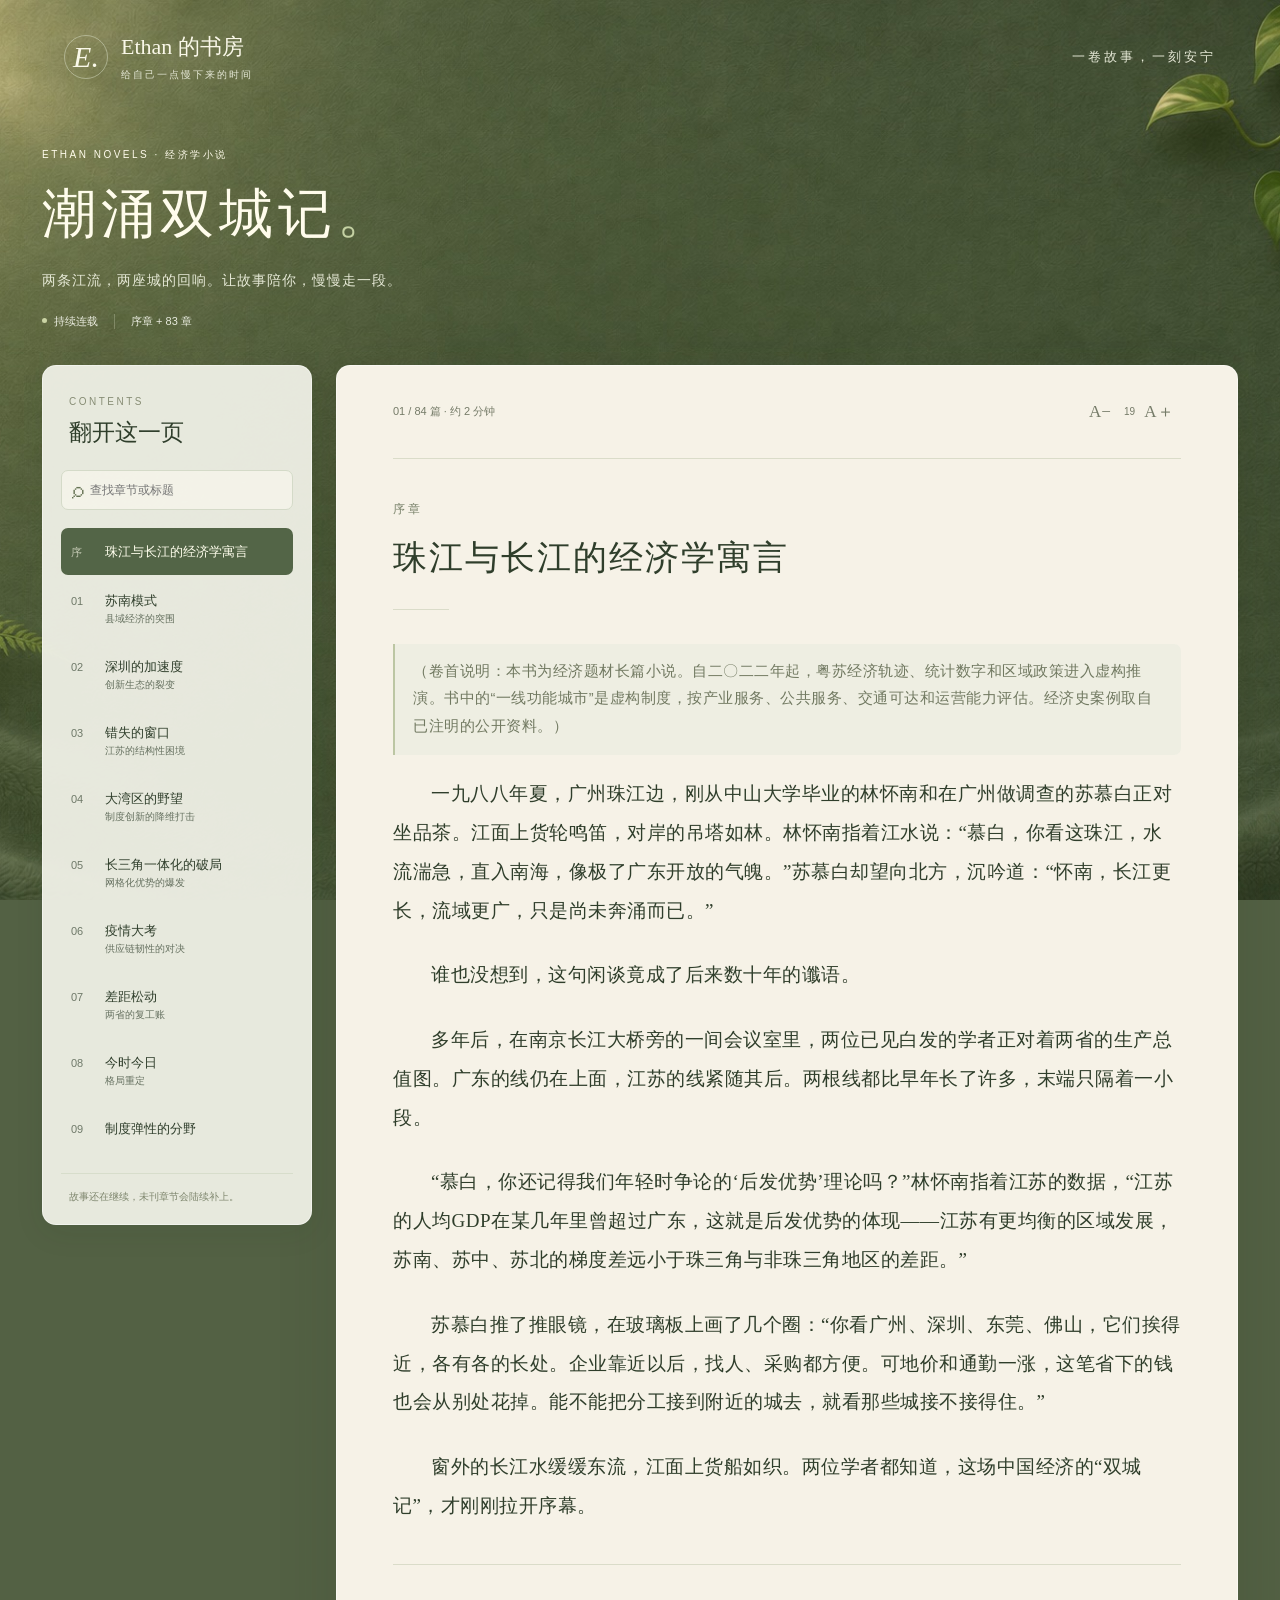
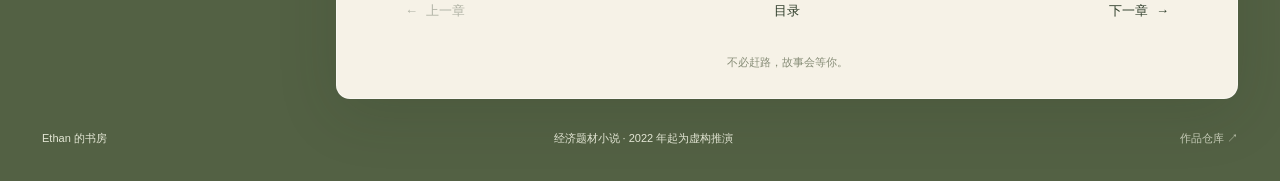
==== commit f5c9127c: "续写潮涌双城记第七十六至八十三章" ====
--- a/index.html
+++ b/index.html
@@ -50,7 +50,7 @@
   <footer class="site-footer"><span>Ethan 的书房</span><span>经济题材小说 · 2022 年起为虚构推演</span><a href="https://github.com/SiliconAIEdu/Ethan-Novels" target="_blank" rel="noopener">作品仓库 ↗</a></footer>
   <div class="reading-progress" aria-hidden="true"><span id="progress-bar"></span></div>
   <noscript><p class="noscript">请开启浏览器 JavaScript 以浏览目录和阅读章节。</p></noscript>
-  <script id="novel-data" type="application/json">[{"title":"序章：珠江与长江的经济学寓言","book":"潮涌双城记","chapter":0,"slug":"prologue","type":"chapter","paragraphs":["（卷首说明：本书为经济题材长篇小说。自二〇二二年起，粤苏经济轨迹、统计数字和区域政策进入虚构推演。书中的“一线功能城市”是虚构制度，按产业服务、公共服务、交通可达和运营能力评估。经济史案例取自已注明的公开资料。）","一九八八年夏，广州珠江边，刚从中山大学毕业的林怀南和在广州做调查的苏慕白正对坐品茶。江面上货轮鸣笛，对岸的吊塔如林。林怀南指着江水说：“慕白，你看这珠江，水流湍急，直入南海，像极了广东开放的气魄。”苏慕白却望向北方，沉吟道：“怀南，长江更长，流域更广，只是尚未奔涌而已。”","谁也没想到，这句闲谈竟成了后来数十年的谶语。","多年后，在南京长江大桥旁的一间会议室里，两位已见白发的学者正对着两省的生产总值图。广东的线仍在上面，江苏的线紧随其后。两根线都比早年长了许多，末端只隔着一小段。","“慕白，你还记得我们年轻时争论的‘后发优势’理论吗？”林怀南指着江苏的数据，“江苏的人均GDP在某几年里曾超过广东，这就是后发优势的体现——江苏有更均衡的区域发展，苏南、苏中、苏北的梯度差远小于珠三角与非珠三角地区的差距。”","苏慕白推了推眼镜，在玻璃板上画了几个圈：“你看广州、深圳、东莞、佛山，它们挨得近，各有各的长处。企业靠近以后，找人、采购都方便。可地价和通勤一涨，这笔省下的钱也会从别处花掉。能不能把分工接到附近的城去，就看那些城接不接得住。”","窗外的长江水缓缓东流，江面上货船如织。两位学者都知道，这场中国经济的“双城记”，才刚刚拉开序幕。"],"characters":617},{"title":"第一章：苏南模式——县域经济的突围","book":"潮涌双城记","chapter":1,"slug":"chapter-001","type":"chapter","paragraphs":["二〇一六年春，苏州工业园区管委会的会议室里，灯火通明。墙上挂着一幅巨大的长三角城市群规划图，苏州、无锡、常州、镇江被红线圈成一个紧密的经济板块。","“各位，江苏的短板在服务业，长板在制造业。”时任江苏省发改委副主任的周明远用激光笔点着图表，“广东的服务业占比已经超过52%，而我们只有48%左右。但是，请注意这个数字——”他切换到另一张图，“江苏的制造业增加值连续八年全国第一，尤其是电子信息、装备制造、化工这三个万亿级产业集群。”","台下坐着一百多位市县干部和经济学家。苏慕白坐在第一排，笔记本上密密麻麻记满了数字。他太清楚了，江苏手里有一张广东没有的牌——县域经济。","昆山是全国百强县榜单上常居前列的地方，面积约九百三十平方公里，上一年已做出三千多亿元的生产总值。昆山开发区管委会主任陈建国在会上说：“招商时我们先找一家愿意在这里长期生产的企业。友达光电和仁宝电脑来了，做面板、零部件和维修的人才跟来。零件有了销路，来做零件的人才敢买机器。”","散会后，苏慕白拉着陈建国去了昆山开发区的展示厅。巨大的沙盘上，密密麻麻的工厂模型排列有序。陈建国指着其中一片蓝色区域说：“苏教授，这里是我们新规划的小核酸生物医药产业园。十年前这里还是农田，如今已经集聚了五十多家生物医药企业。”","“这倒是产业集聚的好处。”苏慕白说，“各家共用基础设施，遇上缺人有地方招，遇上难题有同行可问。广东不少集群先从市场交易长起来，苏南一些园区是地方先把路和厂房备下。长起来以后，谁都要经得住订单的检验。”","陈建国点点头，又叹了口气：“县域经济往下做，地可用得不多了。按刚才的数，昆山每平方公里的生产总值在三亿多。深圳要高得多。不过我们不能只问每亩能产多少钱。厂房移远了，车间的师傅肯不肯跟着走，也是一笔账。”","这个数字让苏慕白心头一紧。他想起林怀南前些天在电话里提到的概念——“亩产论英雄”。广东已经开始推行“工业上楼”，把工厂搬进高层厂房，而江苏的大片式工厂布局，确实面临土地瓶颈。","回南京的高铁上，苏慕白打开笔记本电脑，查了金融危机那几年的数据。按当时公布的初步口径，二〇〇八年广东增长百分之十点一，江苏约百分之十二点五。一次危机还说明不了长期波动的大小。他把年份往前拨了几页，准备把景气时和衰退时的变化都列出来。","“外需依存度的差异。”苏慕白在论文中写道，“广东的外贸依存度一度高达150%，而江苏只有80%左右。更高的外需依存度意味着更大的外部冲击风险，但也意味着更强的反弹韧性。这是把双刃剑。”","他保存文档，抬头望向窗外。列车正经过无锡惠山区，夕阳下，一排排整齐的厂房反射着金光。这些苏南乡镇企业改制的硕果，曾经创造了“苏南模式”的辉煌，如今正面临着转型升级的阵痛。","口袋里手机震动，是林怀南发来的微信：“去年国务院已同意珠三角国家高新区建设国家自主创新示范区。我刚见了几个做国际专利的深圳企业。你们谈到昆山，我想请你也看看他们这几年花钱的方向。”","苏慕白盯着这行字看了很久，最后只回了一个字：“看。”","窗外的暮色渐浓，长三角的万家灯火次第亮起。他知道，真正的较量才刚刚开始。","（本章经济学知识点：后发优势理论、聚集效应、边际效益递减、产业链招商、产业集聚、土地开发强度指标、外贸依存度）"],"characters":1320},{"title":"第二章：深圳的加速度——创新生态的裂变","book":"潮涌双城记","chapter":2,"slug":"chapter-002","type":"chapter","paragraphs":["二〇一七年春，深圳南山区科技园，腾讯大厦顶层的会议室里，林怀南正和几位年轻的经济学家讨论一个现象级的变化。","“你们看这组数据。”林怀南投影出一张图表，“深圳研发投入的主体是企业。要看这种投入能长多久，还得问两个问题：钱花到了哪里，订单一少企业肯不肯继续花。”","研究的好处往往有一部分落在别人手里，投入者未必收得回来。林怀南想起阿罗关于发明活动的研究。深圳企业愿多花钱做应用研发，和有现成客户可试产品有关；基础研究的周期更长，所需的合作又是另一层事。","华为就是一个例子。按年报，二〇一六年它花在研发上的钱约七百六十四亿元人民币，折合约一百一十亿美元；苹果当财年披露的研发支出约一百亿美元。两者的会计期间和统计口径并不完全一样。林怀南把名字写在两栏，基础研究那一格没有填数，留待查证。","苏慕白在南京看到这份报告，在旁边写了一句：“代工做久了，培养出的技工、供应商和工艺经验也可以用到新行业。深圳后来走得快，不能把那一段路划掉。”","他向江苏省委提交了一份长达五十页的咨询报告，标题是《从“苏南制造”到“江苏智造”的技术升级路径》。报告中提出了一个尖锐的问题：“广东的人均专利产出是江苏的1.8倍，发明专利占比高出江苏15个百分点。江苏的追赶，不是GDP数字的追赶，而是创新质量的追赶。”","报告送到省政府那天，苏慕白请助手找来国务院二〇一五年批复的材料。珠三角国家自主创新示范区以区域内的国家高新区为依托。他在地图上标出园区的位置，各处之间还隔着城市、道路和许多年没有打过交道的企业。","这意味着什么？苏慕白立刻组织了一场专题研讨。南京大学经济学院的刘教授在会上分析：“这是典型的‘创新极核扩散’战略。珠三角九市连成一片，人才、资本、技术可以在两小时内流动。广州的大学、深圳的企业、东莞的工厂、佛山的市场，形成了一个完整的创新价值链。”","“这不就是我们要做的吗？”一位年轻的副处长忍不住插话，“苏南五市加上上海，我们也有完整的产业链啊。”","苏慕白摇摇头：“不一样的。珠三角的要素流动障碍更小——粤港澳大湾区内部，深圳是创新中心，香港是金融中心，广州是商贸中心，东莞是制造中心。这种功能分工的耦合度，长三角暂时还比不上。尤其是香港的国际化资本市场，是上海暂时替代不了的。”"],"characters":921},{"title":"第三章：错失的窗口——江苏的结构性困境","book":"潮涌双城记","chapter":3,"slug":"chapter-003","type":"chapter","paragraphs":["二〇一八年，中美贸易摩擦陡然升级。东莞的电子厂、苏州的笔记本代工厂，同时感受到了寒意。","林怀南在东莞调研时，亲眼看到一家为美国品牌代工的电子厂在三个月内订单减少四成。老板姓黄，四十出头，在东莞打拼二十年，从一个小作坊做到两千人的规模。他苦笑着对林怀南说：“林教授，我们做代工的毛利率就三到五个点，关税一加，就是亏本生意。要么搬去越南，要么关门。”","“为什么不转型做自主品牌？”林怀南问。","黄老板指了指仓库里积压的货物：“没有渠道、没有设计能力、没有品牌信誉。我们连天猫店都开不好，怎么跟人家打？”","这句话让林怀南陷入了沉思。他在笔记本上写下了一个经典的经济学概念——“资源诅咒”的变形版本：“代工诅咒”。一个地区长期依赖代工模式，会产生路径依赖：赚快钱太容易，反而失去了建立自主创新能力的动力。珠三角也经历过这个阶段，但更早转向了自主品牌，华为、中兴、格力、美的都是例子。","同样的故事也在江苏上演。苏慕白在苏州工业园区调研时，发现了一个更隐蔽的结构性问题：江苏的外资依存度虽然低于广东，但“外资依赖”的性质不同。广东的外资更多是港资和侨资，与本地经济融合更深；而江苏的外资更多是日韩和欧美的跨国公司在华生产基地，一旦成本优势消失，随时可能转移。","更让人担忧的是产业内部结构。苏慕白带着团队做了一个投入产出分析，发现江苏不少工厂做的是中间品。有些部件代替起来容易，订单一撤损失就大；有些精密部件恰恰定价高，客户却过于集中。他把两个问题分在两张纸上，免得一提中间品便一律喊着要换行。","“我们在微笑曲线的最低端。”苏慕白在一次省政府常务会议上直言不讳，“珠三角已经开始向曲线两端延伸——研发设计和品牌营销。我们还在加工组装环节打转。”","会议室里一片沉默。副省长沉吟半晌，问：“苏教授，您的建议？”","“三个转变。”苏慕白竖起三根手指，“一是从外资依赖向内资驱动转变，重点培育本土龙头企业。二是从代工生产向自主品牌转变，给中小企业搭建出海平台。三是从离散产业向产业集群转变，不能只是工厂扎堆，要形成技术关联和知识溢出。”","省长点了点头，但提出一个现实问题：“第三个转变，我们一直在做。但产业集群的形成不是一天两天的事，需要时间。”","苏慕白当然知道。在经济学史上，产业集群的形成通常需要二十到三十年的周期。硅谷从仙童半导体八叛逆到英特尔崛起，用了二十年；深圳华强北从电子元器件市场到自主品牌诞生，也用了近二十年。","问题是，时间不等人。"],"characters":999},{"title":"第四章：大湾区的野望——制度创新的降维打击","book":"潮涌双城记","chapter":4,"slug":"chapter-004","type":"chapter","paragraphs":["二〇一九年二月，《粤港澳大湾区发展规划纲要》正式发布。这个涵盖香港、澳门和珠三角九座城市的经济体，总面积5.6万平方公里，人口超过7000万，2018年的GDP总量达到1.64万亿美元，超过了旧金山湾区，接近纽约湾区。","林怀南在广州参加了一场大湾区研讨会。会上，香港中文大学的一位教授展示了这样一组对比数据：","“大湾区内部，有三种法律体系、三种货币、三个关税区。这看起来是障碍，但如果制度创新做得好，反而可以成为优势——企业可以利用香港的普通法体系做国际商事仲裁，利用深圳的科技创新生态做研发，利用东莞的低成本制造做量产，利用香港的自由港做国际贸易。这在全球任何一个湾区都做不到。”","这就是制度经济学的核心命题：制度是重要的。诺斯（Douglass North）在《制度、制度变迁与经济绩效》中论证过，有效的制度安排能够降低交易成本，促进分工与专业化，从而推动经济增长。","大湾区的制度创新，恰恰在降低交易成本上做文章。比如“深港通”让两地资本流动更顺畅，“港澳药械通”让香港的先进药品可以在大湾区内地城市使用，“跨境理财通”让居民可以双向投资两地金融产品。","苏慕白在南京关注着这一切，心中的焦虑越来越重。他给林怀南发了一条信息：“怀南，大湾区这套制度组合拳，我们长三角短期内接不住。香港的特殊地位，上海替代不了。”","林怀南回复：“慕白，你说得对。但我担心的是另一个问题——大湾区内部的整合程度，目前还远远不够。制度差异带来的交易成本，有时比关税壁垒还高。香港的律师不能在大湾区内地的法庭出庭，跨境资金流动仍有额度限制，‘一小时生活圈’在通关环节卡住了。”","这倒是苏慕白没有深入想的。他立刻组织团队做了一个对比研究：大湾区内部，跨城市的要素流动成本与长三角相比如何？","结果出人意料：如果只看交通时间成本，长三角更优。上海到南京高铁一小时，南京到杭州一小时十五分钟。而广州到香港，虽然物理距离更近，但加上通关和换汇的时间，平均需要两个半小时。如果把制度摩擦的时间成本折合成货币，珠三角内部跨关区的交易成本，甚至高于苏州到上海的跨省交易成本。","“所以，大湾区目前的比较优势在于制度多样性带来的功能互补，劣势在于制度差异带来的交易成本。”苏慕白在给省领导的报告中写道，“江苏的策略应该是：趁大湾区内部整合尚未完成，加速推进长三角一体化，降低省际要素流动成本，把‘网格化优势’发挥到极致。”","这份报告得到了高度重视。两个月后，江苏、浙江、安徽、上海三省市一市的主要领导在南京举行座谈会，共同签署了《长三角地区一体化发展三年行动计划》。","长三角一体化的加速，开始了。","（本章经济学知识点：阿罗悖论、开放式创新、技术追赶理论、微笑曲线、资源诅咒、产业集群形成周期、制度经济学、交易成本、网格化优势与极核式结构对比）"],"characters":1138},{"title":"第五章：长三角一体化的破局——网格化优势的爆发","book":"潮涌双城记","chapter":5,"slug":"chapter-005","type":"chapter","paragraphs":["二〇一九年十一月，长三角生态绿色一体化发展示范区挂牌不久，苏慕白到了横跨沪苏两地的元荡湖。青浦与吴江正谋划打通康力大道和东航路。后来接起两条路的元荡公路桥长一百八十米，岸边另一座约五百八十多米的桥，则是让人步行、骑车的慢行桥。","苏慕白站在等人测量的路头，身边站着上海市发改委的一位副主任和浙江省发改委的一位处长。那一截没有贯通的路就在跟前，民房后头有人推着自行车绕行。三个人在那里看了一会儿。","“苏教授，您觉得示范区最大的难点在哪？”上海的那位副主任问。","苏慕白想了想，用手指在空气中画了个三角形：“难点不在修路架桥，而在利益分配。跨省经济合作，经济学上叫‘跨界外部性’——你把污染治理好了，下游的浙江受益；你把高铁修通了，沿途的城市都受益。这种正外部性，如果没有补偿机制，谁有动力去做？”","这正是公共经济学里经典的“搭便车”问题。在一个行政区分割的市场中，地方政府优先考虑的是本辖区的GDP、税收和就业。跨省基础设施的收益被多个地区共享，但建设成本由本地承担，这就导致了公共品供给的不足。","示范区要做的事，就是破解这个难题。","浙江省那位处长接过话茬：“可以商量让受益的地方一道出钱。谁得益要先说明白，车流变了也得有复核的办法。企业迁走以后，原地留下工人和没还完的账，这一部分也应当单列出来商量。”","苏慕白点了点头。这在经济学上叫“财政协同”——通过制度设计，将外部性内部化，让地方政府从竞争关系走向合作关系。","事实上，长三角一体化的优势正在于此。与粤港澳大湾区“一国两制三关税区”的复杂格局相比，长三角的行政壁垒虽然存在，但属于同一法律体系、同一货币体系下的省际壁垒，通过政策协调就可以大幅降低。","粤港澳大湾区的优势是制度多样性带来的功能互补，短板是制度摩擦成本高。长三角的优势是制度同质性带来的流动性优势，短板是功能互补性不如大湾区那么鲜明。","“这就是比较优势的差异。”苏慕白在当天晚上的笔记中写道，“大湾区像是一台精密的瑞士钟表，齿轮各司其职，但零件太复杂，维修成本高。长三角像是一张渔网，节点之间的连接路径多，断了哪一根都有替代路线，韧性更强。”","这个“网”的优势，在随后几个月的疫情冲击中得到了验证。"],"characters":894},{"title":"第六章：疫情大考——供应链韧性的对决","book":"潮涌双城记","chapter":6,"slug":"chapter-006","type":"chapter","paragraphs":["二〇二〇年初，新冠疫情暴发。全世界的供应链在同一时刻遭遇了百年未有的冲击。","东莞的一家电子厂老板王建国，在春节后接到了苹果公司的邮件：由于供应链中断，订单无限期推迟。王建国急得像热锅上的蚂蚁，他的仓库里堆着三百万元的原材料，流水线上两百名工人等着开工，银行贷款下个月到期。","“所有的鸡蛋都在一个篮子里。”王建国在电话里对林怀南诉苦，“我们太依赖那三五个大客户了。现在客户一停，整个工厂就停。”","林怀南在笔记本上写下了一个词：供应链集中度风险。在产业经济学中，这是一个被反复讨论但很少被实践检验的理论。疫情将它从论文里拽了出来，放在了每一个企业家面前。","一个月后，林怀南在线上组织了一场“疫情下的供应链韧性”研讨会。深圳一家新能源汽车零部件企业的CEO分享了他们的应对策略：“我们把供应商从四十五家增加到了九十八家，其中三十家在珠三角，二十家在长三角，十五家在中西部，其余的在东南亚。虽然成本增加了百分之十二，但四月份的复工率达到了百分之九十以上。”","“这就是冗余的价值。”林怀南总结道，“效率优先的供应链追求零库存，韧性优先的供应链追求分布式。疫情之后，经济学教科书可能要重写了。”","与此同时，苏慕白在苏州看到了另一番景象。","苏州工业园区的复工速度出奇地快。三月初，园区内企业的复工率已经达到百分之九十五。苏慕白调研后发现，原因有两条：第一，苏州制造业的供应链本地化率高达百分之六十以上，很多企业的上游供应商就在同一座城市甚至同一个开发区；第二，江苏的网格化管理体系在疫情中发挥了意想不到的作用——省、市、县、镇四级联动的物资调配网络，让口罩、消杀用品等防疫物资的分配比广东更均匀。","“这就是网格化结构的韧性优势。”苏慕白在给《经济学动态》的专栏文章中写道，“在极核式结构中，资源过度集中于中心城市，一旦中心城市被封控，整个区域都会陷入瘫痪。在网格化结构中，资源和功能分散在多个节点，单一节点的失效不会导致系统的崩溃。”","这篇文章在经济学界引起了不小的反响。有学者赞同，也有学者反驳。一位中山大学的教授在朋友圈评论道：“网格化的韧性是以牺牲效率为代价的。苏州的供应链本地化率高，是因为长三角的市场分割长期存在，企业不得不在本地找供应商。这不是主动设计的韧性，而是市场壁垒的被动产物。”","苏慕白没有反驳。他知道对方说得有道理。江苏的“韧性优势”，某种程度上确实是长三角一体化滞后于珠三角的表现——企业出不去，所以只能窝在本地。只是恰好，这种“窝着”在疫情中成了一种保护。","但真正的考验还在后面。"],"characters":1035},{"title":"第七章：差距松动——两省的复工账","book":"潮涌双城记","chapter":7,"slug":"chapter-007","type":"chapter","paragraphs":["二〇二一年七月，广东公布上半年经济数据：生产总值约五点七二万亿元，同比增长百分之十三，两年平均增长百分之五。江苏约五点五二万亿元，同比增长百分之十三点二，两年平均增长百分之六点九。","总量仍是广东在前。苏慕白把两年平均增速另打一张纸，夹在两份简报中间。","两省都在复工。苏慕白请助手把两张工业统计表并排放，按行业看恢复情况。广东电子信息、新能源汽车的订单起来得快。江苏的化工、机械设备和电子零部件各有一条曲线，拐点并不在同一个月。","表里还列着先进制造业的比重。苏叫助手去找两地怎样归类，一家做新设备的老厂在两张表里可能记在不同地方。分组要是不能对齐，硬排一个先后只会害人。","“这不是偶然。”苏慕白在省发改委的内部研判会上分析，“广东的数字经济、生物医药、新能源汽车三个赛道同时爆发，背后是长达十年的产业布局。腾讯、华为、比亚迪、大疆、华大基因，这些企业不是一天长出来的，是深圳和广州用二三十年时间培育出来的企业生态。”","他调出一张对比图：“工厂里能反复用旧客户留下的图纸和工艺，服务企业也要不断维护系统。两种生意都有规模收益。谁更受停产牵连，得看供应商在哪儿，手里的库存值多少钱。”","在新经济地理学里，规模报酬、运输成本和市场大小会互相影响。程序可以多卖一份，追加的交付成本通常较低，工程服务也有人要在场。至于苏南工人车出的一个配件，有时只卖给一家，多年却找不到第二家能做。","林怀南那几日没有发消息。苏慕白以为他又往厂里去了。","入了九月，中共中央、国务院先后公布横琴、前海的方案。林怀南又打了个电话：“慕白，《横琴粤澳深度合作区建设总体方案》和《全面深化前海深港现代服务业合作区改革开放方案》出来了。能否把规矩接上，我想过两年看企业怎样用。”","苏慕白看过两份方案。横琴实行共商、共建、共管、共享；企业所得税优惠有适用条件。前海的总面积从约十五平方公里扩至一百二十余平方公里。看地图时笔一圈就成，怎样让几处办事口径接起来，他心里仍有疑问。","在制度经济学里，这叫做“经济特区2.0版”。四十年前的深圳特区，是通过政策洼地吸引外资；四十年后的横琴和前海，是通过制度创新破解深层次的结构性障碍。前者是“放水养鱼”，后者是“换水养鱼”——把池塘的水质都换掉了，养出的鱼自然不一样。","电话那头，林怀南的声音低下来：“报纸只登这半年。江苏近两年的恢复已经跑在人前。广东也有自己要过的坎，几处供货要是一起停下来，临时花钱也买不到工夫。”","苏慕白沉默了很久。窗外的南京城，紫峰大厦的灯光在夜色中闪烁。他知道林怀南不是来炫耀的，而是来提醒的。在这场中国经济的双城记中，他们虽然是分别站在两条战线上的学者，但最终追求的东西是一样的——不是谁输谁赢，而是两个省都能找到属于自己的升级之路。","“怀南，你说得对。”苏慕白终于开口，“但我也想告诉你一件事。江苏有一张牌，广东打不出来。”","“什么牌？”","“制造业的深度。”苏慕白的语气很平静，“广东的制造业外向度高、市场化程度高，但有一个先天性短板——重化工业基础薄弱。广东的电子信息产业很强，但装备制造、新材料、基础零部件这些‘工业的母机’和‘工业的粮食’，很多都靠外省供应。江苏不一样，我们从苏南模式开始就形成了完整的制造业生态，从最基础的钢铁、化工、机械，到最精密的芯片、生物医药、高端装备，全部可以省内闭环。”","他顿了一下，接着说：“疫情之后，全球供应链的逻辑从‘just in time’转向‘just in case’。这种转向，对垂直整合能力强的区域更有利。广东依赖的全球供应链，在逆全球化浪潮中受到的冲击会更大。江苏依赖的国内供应链，反而更安全。”","林怀南在电话那头没有说话。他知道苏慕白说得有道理。两个省的比较优势，从来就不是谁高谁低的问题，而是结构不同、路径不同、韧性不同的问题。","这场双城记，还远没有到结局的时候。","（本章经济学知识点：跨界外部性、公共品供给的搭便车问题、财政协同机制、供应链集中度风险、冗余的价值、网格化与极核式的韧性对比、新经济地理学、经济特区2.0版、垂直整合、just in time与just in case的供应链逻辑对比）"],"characters":1675},{"title":"第八章：今时今日——格局重定","book":"潮涌双城记","chapter":8,"slug":"chapter-008","type":"chapter","paragraphs":["二〇二六年六月十二日，清晨六点，深圳湾大桥上的车流已经如织。这座连接深圳和香港的跨海大桥，在晨光中像一条银色的丝带，把两座世界级城市紧紧系在一起。","林怀南站在能望见口岸的路边，手里攥着研究院新印的两省对照表。二〇二四年，江苏以十四点二六万亿元超过广东的十四点一二万亿元，次年两省分别为十四点九四万亿元和十四点八五万亿元。广东的名次没变，差额缩小到九百亿元。","一季度广东的现价总量略高了些，纸上用灰字注明，全年数字还要等。林怀南看着季度栏的窄缝。他认得苏慕白做访谈用的那几处企业，知道江苏两年间多出来的产出也有它们一份。","与经济数字一道送来的，还有一份广东城市功能评估试行稿。广州和深圳已有不少服务可向外地提供，佛山和东莞也报了名。那份稿子先问工厂做设计和检测要跑多远，再问住在城边的人要走多久才能吃到一顿便宜的早饭。第一轮验收安排在冬天。","“慕白，你看到了吗？”林怀南拨通了苏慕白的视频电话，将手机摄像头对准公报上的数字。","苏州独墅湖畔，苏慕白坐在书房的藤椅上，面前也有那张表。他问：“九百亿元里面，有多少是价格动了？”林怀南低头去翻附页。附页印得小，他用手把纸压住。","他把镜头转向书桌上摊开的一本经济学著作——阿西莫格鲁和罗宾逊合著的《国家为什么会失败》。书页停留在“汲取性制度与包容性制度”那一章，空白处密密麻麻写满了批注。","“怀南，我一直在想一个问题。”苏慕白说，“同一间车间，换班以后能做成别人的订单，这个本事在我们的表里要怎么找？”","林怀南收起手机，坐车去深圳北站。他要赶八点钟的高铁去广州，参加一个讨论粤港澳大湾区和长三角的论坛。对照表连同附页被他夹进笔记本。"],"characters":678},{"title":"第九章：制度弹性的分野","book":"潮涌双城记","chapter":9,"slug":"chapter-009","type":"chapter","paragraphs":["广深港高铁上，窗外的风景从密集的城市群逐渐过渡到珠三角的水网地带。林怀南的思绪飘回了十年前。","2016年，他曾在《经济研究》上发表过一篇论文，比较广东和江苏的制度变迁路径。核心观点是：广东的改革开放是“自下而上”的，深圳特区的成功带动了整个珠三角的民营经济崛起，市场力量的成长先于政府规制的完善。江苏则是“自上而下”的，苏南模式本质上是地方政府主导的乡镇企业改制，行政力量始终在资源配置中扮演更核心的角色。","这两种模式在早期各有优劣。广东模式更灵活，但早期出现过市场失序；江苏模式更稳健，但政企关系更加紧密。","然而，当经济发展进入创新驱动阶段后，两种模式的差异开始显现出深远的影响。","林怀南在笔记本上写下了一段经济学分析：","“创新活动的本质是‘试错’。试错需要两个条件：第一，允许失败的社会氛围；第二，让失败者重新开始的市场机制。广东的民营经济土壤提供了这种包容性——在深圳，一家初创公司倒闭了，创始团队第二天就可以重组新公司，资本、人才、渠道都不会断。在江苏，由于地方政府的产业政策深度介入企业运营，产业方向被‘锁定’在少数几个‘正确’的赛道上，企业家的试错空间被压缩了。”","这就是为什么广东诞生了华为、腾讯、比亚迪、大疆、华大基因、优必选等横跨多个赛道的创新巨头，而江苏虽然有恒力、沙钢、协鑫等制造业龙头，但在新兴赛道上始终未能出现同等量级的企业。","高铁抵达广州南站。林怀南出了车厢，站住让一位老人先走。老人手里有两张票，拦住站务员问哪一张能坐到佛山。那年轻人听了两遍，领她到换乘的牌子下面去。","林怀南想起评估稿里写了通勤时间，单位是分钟。两地线路标在两张图上，他自己早几年前也跑过一次错站。若把一分钟一公里都量得准，起点还该从老人家门口算起。","评估组预备比较四样事：通勤、医疗教育、对外提供的专业服务，以及这些服务今后的运转费用。已有名声的城也得逐项重看。","他在笔记本上记下老人问的那一站。到了会场才记起，当日与苏慕白谈过的那道窄缝，还没有回他。"],"characters":816},{"title":"第十章：一线城市群的经济学","book":"潮涌双城记","chapter":10,"slug":"chapter-010","type":"chapter","paragraphs":["下午的论坛上，林怀南做了一个题为《一线城市群如何形成》的报告。","他从投影幕上调出一张图表：“这一列只算广东，那一列算湾区九市和港澳。比较时先统一年份和币种。做区域研究，有时候光换一个地理范围，名次就动了；做国际比较，汇率再动一下，变化还要大。”","台下有人抬起头，把横轴上的年份又看了一遍。","林怀南切换到下一张图表：“若要追韩国，再追日本乃至两国之和，得看若干十年里的生产率、劳动力和汇率。屏幕上的三条曲线用了三组假设，谁也不能只挑其中一条最陡的带走。”","他停顿了一下，又加了一句：“韩国同样会换产业，日本也有新的设备和工艺。比较的另一头也在走。”","台下响起掌声。但林怀南的表情依然严肃。","“湾区眼下能做的，有些已经做成了。我们先看看产业、人才和规则是怎样合在一处的。”","他调出一张复杂的图表，上面画满了箭头和曲线。那是他花了一年时间构建的“制度—技术—产业”三重螺旋模型。","“蛇口、前海、横琴的实践各有来路。深圳能找研发人员，东莞能试做零件，广州和香港有各自的市场与服务。工厂遇上不能在家门口解决的难题，能否找对人并及时付账，是我看一座城有没有用的办法。”","他说到这里，停下来翻了翻讲稿。硅谷有大学、企业和公共研发长期交错的历史，筑波也有自己积累科学能力的过程。若只拿创业公司的数目衡量，讲起来省事，有些成果就看不见了。","台下又响起掌声，比上一次更热烈。","会后，苏慕白在视频连线中看到了林怀南的报告。他没有鼓掌，而是关掉了屏幕，走到窗前。","窗外的独墅湖平静如镜，湖对岸的纳米科技产业园灯火通明。他想起了近四十年前那个在珠江边与林怀南争论经济学理论的青年学者。","那时候，他们都相信经济规律是普适的。现在他明白了，经济规律是普适的，但制度演化的路径是高度路径依赖的。广东之所以能走到今天，不是因为它“做对了”什么江苏没做的事，而是因为它在四十年前的那个起点上，选择了另一条路。","那条路在前期充满荆棘，但在后期长成了参天大树。"],"characters":796},{"title":"第十一章：江苏的沉思","book":"潮涌双城记","chapter":11,"slug":"chapter-011","type":"chapter","paragraphs":["三天后，南京。","江苏省发改委的一间会议室里，苏慕白正在向省委省政府的主要领导做汇报。会议的议题是“新形势下江苏经济发展的战略再定位”。","苏慕白开宗明义：“各位领导，我今天不讲套话，只讲三个经济学事实。”","他竖起第一根手指：“事实一，江苏已领先两年，广东在追近。我们应当把去年的增长拆开看，看看哪些是订单回暖，哪些是厂里换了机器和工艺。前一种好处会过去，后一种才有机会留下来。”","第二根手指：“事实二，广东的加速度来自制度红利的结构性释放。前海、横琴、南沙三大平台在过去数年里推出了一百多项制度创新，其中数十项是全国首创。跨境数据流动试点、跨境理财通、港澳专业人士资格互认，每一条政策都在降低大湾区的内部交易成本。当交易成本降到一定程度，要素流动的规模就会产生质变。”","第三根手指：“事实三，广东的城市升级有自己的产业基础。深圳的创新生态、广州的商贸、佛山的制造、东莞的配套，做了几十年。几地之间若能办成更多的事，江苏眼下领先的那一点也未必守得久。”","他放下手指：“江苏手里的好牌是制造业的深度。要是把配套和检验做得更扎实，再让苏中、苏北有接得住这些工序的人，厂子遇上新订单便不必从头来。”"],"characters":488},{"title":"第十二章：珠江上的两把尺","book":"潮涌双城记","chapter":12,"slug":"chapter-012","type":"chapter","paragraphs":["二〇二六年深秋，广州珠江新城华灯初上。广州塔亮着灯，桥下有人背着书包沿江慢慢走。林怀南刚从一个中日经济比较论坛出来，随身带着写满笔记的节目单。","下午有人在台下递过一张便条，问广东何时能赶上日本。纸被人折过两道，塞进了名牌后面。","广东前三季度的现价总量在两省比较中回到了前面。广东课题组估计全年约十五点九万亿元，按他们采用的年均汇率假设，约合二点二万亿美元。林怀南在小数点后只留了一位。","他手头的试算对日本、韩国也用了同一年度的名义总量预测。广东有可能高过韩国，离日本还有很大一段，离两国之和更远。会场屏幕上那条最乐观的线到二〇五〇年仍没碰着两国合计值。","他把那张便条摊平，写了两行：货币尺子一年的涨落可以很大，厂里的本事长得慢。改用不变价比较各自增速，还要重新画一张图。","林怀南站在广州塔的观光层上，俯瞰着脚下的珠江。他的身边站着一位白发苍苍的日本经济学家——东京大学荣誉教授山田一郎。山田是专程来广州参加“中日经济比较研究论坛”的。","“林桑，三十年前我来广东，一家厂做完货，还要把次品送到香港去问。”山田说，“今天来了几位年轻人，说在本地就能看出毛病。我想见见他们。”","林怀南便翻节目单给他看。有一家厂的地址他记得，也记得那厂门前修了五年还在堵的路。","他掏出手机，调出一张旧图。日本泡沫破裂后，资产负债表修复、人口结构和生产率变动都牵涉其中；广东早年的产出增长里，也有大批劳动者从低产出岗位转到工厂和服务业的贡献。林把两端的就业率圈起来，说这种转移往后能再带动多少增长，要看还剩多少人有机会换到较好的活。","山田沉默了很久。","“林桑，你说得对。但我想补充一点。”山田抬起头，目光中有一丝不服输的老派学者的倔强，“日本经济虽然总量停滞了，但国民生活质量、海外净资产、核心技术掌控力，仍然很强。广东在追赶总量的同时，不要忘了质量的追赶。”","林怀南笑了。他从口袋里掏出一枚硬币，抛向空中，接住，摊开手掌。","“山田先生，这枚硬币有两面。”林怀南说，“一面写一省产了多少，另一面得另外刻上人均产出、收入和公共服务。在前一面走得快一些，后一面还有许多活要做。”","他把硬币放回口袋，答应第二天陪山田去厂里。他们先去看做检验的人，再去看看她下了晚班怎样回家。","观光层的玻璃映出林怀南的侧脸。这个曾经在珠江边与苏慕白争论经济学理论的年轻人，如今已是两鬓斑白的老者。但在他的眼中，那种对经济规律的热情，从未消退。"],"characters":982},{"title":"第十三章：制造业的迁徙——全球价值链的重组","book":"潮涌双城记","chapter":13,"slug":"chapter-013","type":"chapter","paragraphs":["同一时间，东莞长安镇。","林怀南的学生、年轻的经济学博士生陈思远正在一家工厂里做田野调查。这家工厂五年前还是一家为美国品牌代工的电子烟厂，如今已经转型为一家自主品牌的储能设备制造商。","老板姓李，四十出头，早年从湖南来东莞打工，从流水线工人做到车间主任，再从车间主任做到工厂主。他的故事，是珠三角千千万万中小企业主的缩影。","“林教授没跟您一起来吗？”李老板给陈思远倒了一杯茶。","“林教授在广州开会，让我先来调研。”陈思远翻开笔记本，“李总，您这五年的转型经历，我想详细记录下来。这是非常重要的案例。”","李老板点了一根烟，眯着眼睛回忆：“2020年初，前一年贸易摩擦的影响还没过去，疫情又来了，我们的代工订单一下子少了七成。我跟老婆说，完了，二十年的心血要打水漂了。那时候我天天在车间里转，看着那些设备发呆，心想这些机器还能做什么？”","他的眼神忽然亮了起来：“有一天，我在网上看到一条新闻，说欧洲的能源价格暴涨，家庭储能设备供不应求。我查了一下储能设备的核心部件，逆变器、电池包、BMS管理系统——这些东西的制造工艺，跟电子烟的电路板生产有很多相通之处。”","“所以您就转型了？”陈思远追问。","“哪能那么快。”李老板苦笑，“我把工人们召集起来，说我们要学新东西。一半的工程师跟我说他们搞不定，辞职走了。我只好从深圳挖了两个做新能源的工程师，又带着剩下的团队，白天正常生产，晚上学技术。整整折腾了两年，才把第一代产品做出来。”","陈思远在笔记本上快速记录着。他想起了林怀南常说的一个经济学概念——能力溢出。在一个产业生态完善的区域，企业的转型不是从零开始，而是在现有能力的基础上进行迁移和重构。东莞之所以能诞生大量从代工转型自主品牌的企业，是因为这里积累了全世界最完备的电子制造能力网络。这个网络中的每一个节点——模具、注塑、SMT贴片、电路设计、软件编程——都是互通的。从一个产品切换到另一个产品，能力的迁移成本很低。","“现在我们的产品卖到德国、荷兰、瑞典。”李老板脸上的皱纹舒展开来，“自主品牌的毛利率能做到百分之三十五，以前代工的时候连百分之五都不到。去年我们还在越南设了一个组装厂，响应客户的‘中国+1’策略。”","“您不怕产业转移？”","“怕什么？”李老板掐灭烟头，“我们把最核心的研发、设计、品牌、关键零部件留在东莞，把组装环节搬出去。这是林教授教我的——‘微笑曲线’的两端留在国内，中间的制造环节可以全球布局。这叫‘总部经济’。”","陈思远合上笔记本，心中涌起一阵感慨。他想起了一句经济学名言——比较优势不是天生的，而是创造的。东莞用了四十年时间，从一个农业县变成了“世界工厂”；又用了十年时间，从“世界工厂”变成了“世界实验室”。这不是天上掉下来的，是千千万万个李老板这样的企业家，在生产线上一点一点干出来的。"],"characters":1141},{"title":"第十四章：工程师红利——大湾区的人才储备","book":"潮涌双城记","chapter":14,"slug":"chapter-014","type":"chapter","paragraphs":["广州大学城，中山大学管理学院。","一场关于“粤港澳大湾区人才战略”的研讨会正在进行。台上发言的是香港科技大学的一位教授，正在展示一组数据：","“2025年，大湾区9+2城市的在校大学生总数达到了320万人，其中理工科占比54%，即173万人。这个数字超过了德国全国理工科在校生的总和。大湾区每年毕业的工程师数量，相当于美国全国工程师培养总量的三分之一。”","台下坐着的一位企业家举手提问：“但是，我们企业招人的时候，还是觉得应届生的动手能力不够。产教融合的问题怎么解决？”","香港科大的教授笑了：“这个问题问得好。三年前，深圳市政府联合华为、腾讯、大疆等企业，成立了大湾区工程师联合培养计划。大二大三的学生，每学期有三个月在企业实训，由企业工程师一对一指导。毕业时，学生已经具备了相当于一年工作经验的实践能力。这个模式，借鉴的是德国双元制职业教育的经验，但规模更大、产业覆盖面更广。”","林怀南坐在台下第一排，听得格外认真。他知道，人才是经济的终极资源。广东之所以能在大湾区时代实现跃升，根本原因不是政策优惠，不是区位优势，而是过去二十年在高等教育上的持续投入。","2005年，广东的毛入学率只有24%，低于全国平均水平。当时很多人批评广东“经济大省、教育弱省”。广东省政府没有被批评声吓退，而是做了一个在当时看来极有远见的决策：拿出300亿元，以“引进+共建”的模式，在深圳、珠海、东莞等地建设大学城和研究院。","南方科技大学、香港中文大学（深圳）、北京师范大学-香港浸会大学联合国际学院、广东以色列理工学院……一批高水平大学在那个十年里扎堆出现。到2025年，广东的毛入学率已经达到68%，超过全国平均水平12个百分点。","这就是人力资本理论的核心命题：教育投资的社会回报率虽然周期长，但回报率远高于物质资本投资。广东用二十年时间补上了高等教育的短板，现在正是这批受过高等教育的年轻人进入劳动力市场、成为创新主力的时候。","研讨会结束后，林怀南被一群学生围住。一个戴着黑框眼镜的女生举手问：“林教授，您觉得我们这代人面临的最大挑战是什么？”","林怀南看着这些年轻的面孔，想起了三十年前的自己。","“你们这一代找工作的难处，比我们当年多了几样。”他缓缓说道，“可这里已有一些实验室、车间和学校能一道做事。你们去留都可以自己想，进了哪一间门，先学会做一件从前没人能替你做好的事。”","学生们沉默了，但眼中闪着光。","那是希望的光，是野心的光，是经济规律在人类精神中最美丽的映射。","（本章经济学知识点：全要素生产率、结构性红利、人均GDP追赶曲线、能力溢出与产业转型、微笑曲线与总部经济、比较优势的创造性、人力资本理论、教育投资的社会回报率、德国双元制教育模式的本地化应用）"],"characters":1109},{"title":"第十五章：城市的蜕变——第一批一线城市","book":"潮涌双城记","chapter":15,"slug":"chapter-015","type":"chapter","paragraphs":["二〇二六年冬，深圳前海，一场别开生面的“城市进化论”论坛正在举行。","受城市功能评估组邀请，曾在英国研究城市网络的许文礼教授从伦敦回到深圳。他在一处城中村长大，到会场前特地绕到当年读书的地方看了一眼。","大屏幕上是一张珠三角的网络图。不同颜色的线标出通勤、就医和企业服务。台下有人等宣布名次，还有人想看本地哪一条线画得短了。","“经第一轮核验，广州、深圳、佛山、东莞进入省里的一线功能城市名单。”许教授指给人看，“这份评估有公共服务、专业分工和运营可持续性几条线。国际机构有各自的排行，我们这张表用来看三年后在册的服务还能否照常开门。”","台下响起热烈的掌声。","许教授推了推眼镜，又翻出两页。佛山有不少厂已能替外地小企业独立做模具和材料检验，东莞的车间有成套的试制服务。各自还有办得不好的地方。许指着图上两条浅线，请两地留下低收入居民通勤的原始记录，复评时要去走一次。","林怀南坐在台下，想起上世纪九十年代第一次来东莞调研的情景。街道尘土飞扬，工厂宿舍挨在一处。他那时只在笔记里记下每小时做出多少件，忘了问工人下了班有几路车可以乘。","过了三十多年，才想起补问也不算太晚。他在纸上写下当日的一路公交和两处给外地企业办检验的地方。","论坛结束后，许教授找到林怀南，两人在会场外的咖啡厅坐下。","“林教授，”许教授搅动着咖啡，“佛山和东莞的企业能接的活多了。这两张表，哪一张该先看？”","林怀南想了想，从包里掏出两张图表。","“许教授，我在东莞跟踪了十八家工厂。看看这一张。过去检验归在工厂里，同一台设备只给一家用。近年有几家把检测另立成公司，同行的活也接了。账面上服务业多了一笔，能做检验的人和时段也确实比从前多一些。”","他指着图表中的一行。研发设计、检测认证、供应链管理、物流和金融都可以供制造业使用。不过把原来的人换一个发工资的单位，城里未必会多出一分产出。可若一个质检员能给几家小厂服务，并且把从外地拿回来的难单子做成，增加的本事便有了用处。","许教授点点头，问他们有没有那几组检验数据，又在哪儿能坐到去工厂的车。","“正是如此。”林怀南点头，“这就是杨格定理在区域经济中的体现——分工受市场范围限制，市场的扩大又会进一步促进分工。东莞的市场范围从全国扩展到全球，分工的精细化程度也随之指数级增长。原先一个工厂内部完成的几十个环节，现在变成了几十家专业公司，每一家都在自己的细分领域做到了世界级水平。”","许教授从口袋里取出一支钢笔，在纸巾上记了两个地址。他原来约好第二天去看新的展厅，添了这两个地址，恐怕要早起一个钟头。","林怀南问他几时出门。许望了一眼会场外闪亮的路灯，说先搭第一班车，若不能到，就看看还差哪一段。"],"characters":1081},{"title":"第十六章：制度的力量——前海的实验","book":"潮涌双城记","chapter":16,"slug":"chapter-016","type":"chapter","paragraphs":["深圳前海，深港现代服务业合作区。","林怀南带着他的博士生团队，正在进行一项为期三年的追踪研究。课题是：“制度创新如何降低交易成本——前海自贸区的准自然实验”。","前海合作区的面积只有15平方公里，却创造了超过2000亿元的增加值，单位面积产出是深圳平均水平的8倍。这里聚集了超过10万家企业，其中世界500强企业设立了350多家分支机构。","林怀南的学生陈思远正在整理前海2020年至2025年的制度创新清单。清单上密密麻麻记录着每一项创新的名称、时间、内容和效果评估。","“老师，您看这个。”陈思远指着一行字，“2021年，前海率先试点‘跨境双向股权投资’——允许境内外资本在前海设立双向投资的股权投资基金。2025年，这个政策被复制到了整个大湾区。我们测算的结果是，这项政策将跨境股权投资的交易成本降低了37%，交易量增长了2.8倍。”","林怀南拿起清单，一页一页地翻看。每一条政策创新，都在降低某种形式的交易成本：","“港资港法”政策——允许港资企业选择适用香港法律解决商事纠纷。结果：港资企业在前海解决商业纠纷的平均时间从365天缩短到90天，法律服务的交易成本降低了65%。","“跨境数据流动试点”——允许在前海注册的企业，在数据安全评估通过后，将数据传输到香港的数据中心。结果：跨国公司的数据合规成本降低了42%，数据跨境流动的时间从平均15天缩短到2天。","“港澳专业人士资格互认”——持有港澳专业资格证书的人员，在前海备案后即可执业。结果：三年内，超过3000名港澳律师、会计师、建筑师、医生在前海获得执业资格，专业服务的供给弹性大幅提升。","林怀南合上清单，沉思良久。","制度经济学家科斯曾经提出过一个著名的命题：在交易成本为零的世界里，产权的初始分配不影响效率；但在交易成本为正的现实世界中，制度的安排至关重要。","前海的故事，正是这个命题的完美注脚。粤港澳大湾区内部存在三种法律体系、三种货币、三个关税区，这种制度差异带来的交易成本如果得不到有效降低，大湾区的整合就只能是纸上谈兵。但前海通过持续的制度创新，一条一条地破除壁垒，一点一点地降低交易成本，硬是把“一国两制三关税区”的障碍，变成了“一国两制三关税区”的红利。","“这才是广东的核心竞争力。”林怀南在当天的研究笔记中写道，“不是区位，不是政策，而是制度创新的能力。这种能力的本质，是地方政府在中央政府授权范围内，持续进行制度试错的勇气和智慧。”","他想起了一个经典的比较制度分析案例：为什么同样是从计划经济转型，中国成功了而俄罗斯失败了？制度经济学家认为，关键区别在于中国采取了“渐进式双轨制改革”——在维持既有利益格局的同时，在增量部分进行制度试验，成功后再逐步推广。前海的改革路径，正是这种方法论在新时代的延续。"],"characters":1123},{"title":"第十七章：深港融合——两座城市的化学反应","book":"潮涌双城记","chapter":17,"slug":"chapter-017","type":"chapter","paragraphs":["深圳福田口岸，早高峰。","每天有超过30万人次的跨境通勤者，在深圳和香港之间穿行。他们有一个共同的名字——“双城人”。","张敏就是其中之一。她住在深圳南山，工作在香港中环的一家国际投行。每天早上7点，她从深圳湾口岸过关，乘坐跨境巴士，8点半准时出现在办公室。晚上7点下班，8点半回到深圳的家中。","“三年前，跨境通勤的体验完全不同。”张敏在通关通道里对陈思远说，“那时候过关要排半个小时的队，口岸的接驳交通也不方便。现在有了‘一地两检’和‘免下车通关’，整个通关过程不到十分钟。”","陈思远在笔记本上记录着。他正在做一项关于“跨境通勤对人力资本配置效率的影响”的研究。初步数据显示，深港之间的跨境通勤者数量从2019年的日均12万人次增长到了2026年的日均32万人次。这些人中，70%拥有本科以上学历，平均月收入超过5万元人民币。","“这些双城通勤者，本质上是在进行人力资本的跨区域最优配置。”林怀南在指导陈思远的研究时分析道，“他们在香港获取更高的劳动报酬，在深圳享受更低的生活成本和更好的居住环境。两地之间的要素价格差异，驱动着这种跨区域配置。而通关便利化程度的提高，降低了这种配置的交易成本，使得最优配置从理论可能变成了现实选择。”","从经济学的角度看，深港融合的实质，是两座城市在要素市场上的深度一体化。劳动力、资本、技术、信息在两地之间自由流动，按照价格信号的指引，找到回报率最高的地方安家落户。","这个过程一旦完成，深圳和香港就不再是两座独立的城市，而是一个功能耦合的超大城市共同体。深圳提供研发、制造和年轻的人口，香港提供金融、法律和国际化的营商环境。两者的结合，产生了一加一大于二的协同效应。","这正是林怀南在二十年前的博士论文中提出的“制度套利”假说——当两个制度环境不同的经济体深度融合时，企业和个人可以利用制度差异进行套利，从而获得高于单一制度环境下的收益。深港融合，让企业可以在香港融资、在深圳研发、在东莞制造、在广州销售、在全球市场获利。每一种要素都在最适合它的制度环境中发挥作用。","2026年12月的一个傍晚，林怀南站在深圳湾大桥上，望向香港的方向。落日的余晖洒在海面上，波光粼粼。大桥上的车辆川流不息，双向车道的车流密度几乎没有差别。","他突然想到一个问题：四十年前，深圳还是一个边陲小镇，香港已经是亚洲四小龙之一。四十年后，深圳的GDP已经超过了香港。这四十年间，两座城市的关系经历了从“前店后厂”到“并驾齐驱”，再到“深度融合”的演变。","“前店后厂”时代，香港是“店”（市场、品牌、技术），深圳是“厂”（土地、劳动力、生产）。这是一种垂直分工关系，深圳依附于香港。","“并驾齐驱”时代，深圳的科技创新能力崛起，与香港的金融服务能力形成横向竞争关系。两座城市在人才、资本、项目上展开了激烈的争夺。","“深度融合”时代，两座城市开始意识到，与其竞争，不如协同。深圳需要香港的国际化和法治化环境，香港需要深圳的创新活力和市场规模。竞争关系转向了共生关系。","林怀南掏出手机，拍下了一辆正在驶过大桥的双层巴士。巴士的车身上印着一行标语：“深港一家亲，湾区共繁荣。”","他想，这或许就是制度经济学的最高境界——不是用制度去改造人，而是用制度去连接人；不是用制度去划分边界，而是用制度去跨越边界。","（本章经济学知识点：城市等级体系与GaWC分类、生产性服务业与制造业的协同演化、杨格定理与分工深化、交易成本与制度创新、准自然实验方法论、科斯定理、渐进式双轨制改革、人力资本跨区域最优配置、制度套利假说、垂直分工与横向竞争的演化）"],"characters":1447},{"title":"第十八章：江苏的答卷——韧性增长的秘密","book":"潮涌双城记","chapter":18,"slug":"chapter-018","type":"chapter","paragraphs":["二〇二七年春，南京，江苏省政府礼堂。","一年一度的全省经济工作会议正在召开。与往年不同的是，今年的会议没有过多谈论与广东的差距，而是聚焦于一个全新的命题：“高质量发展背景下的江苏道路”。","苏慕白作为特邀经济学家，站在讲台上做主题报告。他的身后是一面巨大的电子屏幕，上面滚动着密密麻麻的数据图表。","“今年初，两省的全年数字出来了。二〇二六年，广东十五点八六万亿元，江苏十五点七二万亿元。江苏失掉了前两年的位置，产出仍比上年增加。今天我想先从几处工厂谈起，看看往后的增量会从哪里来。”","他按下遥控器，屏幕上出现一张地图：“这是江苏的县域经济热力图。颜色越深，人均GDP越高。昆山、江阴和张家港有不少高产出的工序。收入怎么样，还有另外一张表。世界银行分收入组看的是用Atlas方法换算的人均国民总收入，咱们这张县域生产图不能代用。”","台下响起一片惊叹声。苏慕白接着说：“但是，更值得关注的不是苏南，而是苏中和苏北。”","他切换到另一张图：“过去五年，苏中三市——南通、扬州、泰州的人均GDP年均增速达到7.2%，超过苏南的5.8%。苏北五市——徐州、连云港、宿迁、淮安、盐城的人均GDP年均增速更是达到了7.8%。区域差距在加速缩小。”","地方之间有没有收敛，要看相近条件下较穷地区能否持续缩小差距。苏北增速高是一条线索。苏慕白还想问，承接来的设备有没人会修，订单有没有配在本地，工资能留下多少。","苏慕白调出另一张图。省内十三个地级市都有各自的支柱，规模相近的两地，居民收入和公共服务也可能相差较多。他请大家翻到最后一页，用其中几个地方交叉看一遍。","他举了几个例子：","“连云港靠近港区，便于运输大型部件。一些装备厂试着接连维修一起做，进了国内外市场。”","“宿迁的物流和客服业为本地添了岗位。旺季临时招的人多，淡季留得下多少，还要看企业是否添了别的业务。”","“盐城发展风电和动力电池产业，也要算沿海生态所需的保护成本。评估一处新投资，不能只看建设期的机器运进来多少。”","台下的一位副省长微微点头，在笔记本上写了一行字：“这就是江苏的‘底牌’——均衡。”"],"characters":856},{"title":"第十九章：制造业的深海——隐形冠军的国度","book":"潮涌双城记","chapter":19,"slug":"chapter-019","type":"chapter","paragraphs":["散会后，苏慕白没有留在南京，而是坐上了去往无锡的高铁。","无锡惠山区，一条不起眼的街道两旁，分布着十几家看起来毫不起眼的工厂。这些工厂的大门低调到几乎让人忽略，但如果你知道它们生产的是什么，你就会对这家工厂肃然起敬。","苏慕白的第一个目的地，是一家叫“透平叶片”的企业。这家公司的名字很少有人听说过，但在全球航空发动机领域，它是一个如雷贯耳的名字。","公司总经理王建国在门口迎接苏慕白。他五十出头，穿着朴素的工装，手上带着老茧，看起来更像一个车间主任，而不是一个掌控着数十亿资产的企业家。","“苏教授，欢迎欢迎。”王建国握着苏慕白的手，带着他走进车间。","车间里，几十台五轴联动数控机床正在轰鸣。每台机床的价格都在千万元以上，机床里正在加工的，是一片片航空发动机叶片。","“这是涡轮叶片，工作温度1700度，转速每分钟15000转，离心力相当于叶片自身重量的两万倍。”王建国拿起一片成品叶片，在灯光下端详着，“全世界能造这个的国家，一只手数得过来。我们是全国唯一一家能够量产民用航空发动机涡轮叶片的企业。”","苏慕白接过那片叶片，掂了掂。它很轻，轻到几乎感觉不到重量，但它的价值，按克计算的话，超过了白银。","“你们的客户有哪些？”苏慕白问。","“GE、罗尔斯·罗伊斯、普惠，全球三大航空发动机制造商都是我们的客户。”王建国的语气平静，但眼中有一丝掩饰不住的自豪，“C919的发动机叶片，也是我们供应的。”","苏慕白在笔记本上写下了一个词：“隐形冠军”。这是德国管理学家赫尔曼·西蒙提出的概念，指的是那些在细分市场中占据全球领先地位、但公众知名度不高的中小企业。德国经济的中坚力量，不是西门子、奔驰这样的巨头，而是上千家这样的隐形冠军。","江苏，正在成为中国的“隐形冠军之乡”。","下午，苏慕白又去了江阴。这里有一家叫“双良节能”的企业，生产的是溴化锂吸收式制冷机，一种利用工业余热制冷的设备。这个市场极其细分，全球每年只有几十亿的规模，但双良在这个市场中的全球占有率超过40%。","“我们不追求做大，只追求做强。”双良的创始人缪双大对苏慕白说，“很多人问我为什么不搞多元化，我说，能把一件事做到全世界最好，已经够我干一辈子了。”","苏慕白深有感触。他想起了一个经济学概念——“专注溢价”。在分工日益深化的全球经济中，专注于一个极其细分的领域，把产品做到极致，就能获得定价权和品牌溢价。这种模式不需要庞大的规模，不需要惊人的增长速度，但需要时间的积累和工匠精神的沉淀。","江苏的制造业，恰恰擅长这个。从洋务运动时期的“江南制造局”，到改革开放后的“苏南模式”，再到今天的“智造江苏”，这片土地上的企业家似乎天生就有一种“坐得住冷板凳”的耐心。"],"characters":1091},{"title":"第二十章：长三角的化学反应","book":"潮涌双城记","chapter":20,"slug":"chapter-020","type":"chapter","paragraphs":["回到南京的第二天，苏慕白参加了“长三角一体化发展专家咨询委员会”的年度会议。","会议在上海举行，地点是虹桥商务区的一栋玻璃幕墙大楼里。从会议室的窗户望出去，可以看到虹桥综合交通枢纽——高铁、机场、地铁、公交在这里交汇，每天吞吐着超过100万人次的旅客。","“各位，今天我们要讨论的是一个核心问题。”会议主持人、上海社科院的一位资深研究员开宗明义，“长三角一体化已经走过了框架搭建的阶段，接下来要进入‘化学反应’阶段。什么叫化学反应？不是简单的‘物理连接’，而是深度的‘功能融合’。”","他举了一个例子：“苏州的制造业企业需要融资，过去只能找苏州的银行。现在，通过长三角征信链平台，苏州的企业可以一键申请上海的银行贷款，上海的银行可以通过平台调取苏州企业的税务、工商、社保等数据，实现跨区域授信。2026年，这种跨区域的贷款额达到了1800亿元。”","苏慕白翻开会议材料，里面有一个让他格外关注的数据：长三角内部跨省市的研发合作论文数量，从2020年的1200篇增长到了2026年的4500篇，年均增长25%。其中，上海-苏州、上海-杭州、南京-合肥的合著论文数量增长最快。","这是“知识溢出”的量化证据。在新经济地理学中，知识的跨区域流动是经济集聚的深层动力。当两个城市的科研人员开始频繁合作，意味着两个城市的创新网络正在融合。这种融合一旦完成，创新活动的空间范围就不再是单个城市，而是整个城市群。","上海-苏州的创新走廊，就是最典型的例子。苏州有强大的制造能力，上海有顶尖的科研资源和国际化平台。两者结合，产生了“设计在上海、制造在苏州、全球市场在两者之间”的协同效应。苏州工业园区内超过40%的研发中心，实际上是上海高校和科研机构的延伸。","下午的讨论环节，苏慕白做了发言。","“我提一个建议。”他站起来，声音不大但很清晰，“长三角一体化的下一个突破口，应该是‘标准一体化’。目前长三角内部，很多行业的标准还不统一——同样的产品，在上海需要做一次检测，在江苏需要再做一次，这增加了企业的交易成本。我建议，借鉴欧盟‘相互承认原则’的经验，在长三角建立‘一个标准、一次检测、区域通行’的机制。”","台下响起了掌声。会议记录员飞快地记下了这条建议。","散会后，苏慕白在虹桥火车站等车回南京。候车大厅里人声鼎沸，广播里不断播报着发车信息——开往南京、杭州、合肥、宁波、苏州、无锡的高铁，密集到每几分钟就是一班。","他忽然想起了三十年前。那时从南京到上海，绿皮火车要开五个多小时。现在，高铁只要五十九分钟。","三十年间，时间的距离被压缩了五倍。空间的阻力被打破了。长三角的数千家企业、数万所科研机构、数亿人口，正在被编织成一张越来越紧密的网络。","这张网络不会孕育出广东那样的一线城市集群——至少短期内不会。但它会孕育出一个更加均衡、更具韧性、更有温度的经济体。","苏慕白想，这大概就是江苏和长三角的“比较优势”。不是谁取代谁，而是各自找到最适合自己的生态位。","就像长江和珠江，一条流经六省，一条只润岭南，最终都汇入大海，但沿途的风景，大不相同。","（本章经济学知识点：收敛假说、梯度转移、隐形冠军、专注溢价、长三角一体化、物理连接与化学反应的区分、知识溢出与创新网络、标准一体化与相互承认原则、交易成本的空间维度）"],"characters":1324},{"title":"第二十一章：广东的抉择——从高速增长到高质量发展","book":"潮涌双城记","chapter":21,"slug":"chapter-021","type":"chapter","paragraphs":["二〇二七年盛夏，广州从都国际会议中心。","一场关乎广东未来十年走向的战略研讨会正在闭门举行。与会的除了省委省政府的主要领导，还有林怀南等十二位经济学家和战略专家。会议的主题是：“广东经济：下一程的增长动力在哪里？”","大屏幕上，一组数据让所有人的表情变得严肃：","二〇二六年，广东地区生产总值十五点八六万亿元。按不变价计算，增速从上年的百分之四点九回升到百分之五点七。制造业采购经理指数有几个月在百分之五十的荣枯线附近。与此同时，出口增速放慢，房地产开发投资继续下行。报表摆在一处，谁也不能只拿排在前面的那个数字回去。","“各位，我们要直面一个问题。”省长打破了沉默，“广东经济高速增长了几十年，现在是不是到了‘减速带’了？”","林怀南拿起话筒，但没有急着回答。他先走到了大屏幕前，调出了一张他花了一个月时间做出来的图表。","“大家请看这张图。我画的是广东经济三十年的增长曲线——1995年到2010年，年均增长14.2%；2010年到2020年，年均增长8.6%；2020年到2026年，年均增长5.9%。增长速度在逐级下台阶，这是事实。”","他停顿了一下，切换到下一张图表。单位产出的能耗比早些年低，规上工业中高技术制造业的占比在提高。他提醒大家以前者的可比价格、后者的规上工业为分母。若只从一张增长表里抽走最好看的一行，谁也难说省下的能源在哪里。","他放下激光笔，目光扫过全场：“所以，我的回答是：广东的经济增长确实在‘减速’，但这不是衰退意义上的减速，而是成熟意义上的减速。就像一个少年长到二十多岁，身高的增长速度当然会放慢，但体魄的强健程度、心智的成熟程度，远超少年时期。”","台下的一位副省长追问：“林教授，那我们接下来的战略重点应该放在哪里？”","林怀南把讲稿翻到下一页：“先看看全要素生产率。机器和工人花了多少，最后多做出了什么，把这三件事分开来记。”"],"characters":764},{"title":"第二十二章：全要素生产率的秘密","book":"潮涌双城记","chapter":22,"slug":"chapter-022","type":"chapter","paragraphs":["会场安静下来。林怀南找来一张纸，先写了产出，再在下边写设备、工时和材料。他打算从实际的账讲起。","“全要素生产率，简称TFP。增长核算先估算资本、劳动等可量投入对增长的贡献，余下的部分用于衡量生产率变化。技术、管理和资源重配可能体现在里面，漏记的投入、产能利用的波动和统计误差也可能留下痕迹。”","他调出一张图。一九五七年，索洛用美国的数据试着把人均产出增长中能由资本加深解释的部分分出来。他的估算依赖数据、模型和假定，余项的大小并没有替人回答哪一家工厂做对了什么。","“日本和韩国的制造能力都曾靠大规模投资起来。看它们何时效率改善、何时劳动从低产出行业迁出，得分别去找证据。仅凭一个剩余项，不能分清这两件事情。”","他在屏幕上圈出了广东的数据。工厂范例的投入记录有两种工时，一种算企业自己的人，一种加了外包的人。两种算出的结果不同。林怀南请大家先把工时的口径问清楚。","一位企业界的代表举手提问：“林教授，TFP听起来很玄，有没有具体的抓手？”","“当然有。”林怀南笑了，“TFP的抓手，说到底就三件事：研发创新、人力资本、资源配置效率。”","他调出深圳的案例：“深圳的TFP增长在全省是最快的，2020年到2026年年均达到3.1%。深圳做对了什么？第一，研发投入强度超过5%，其中基础研究占比从五年前的3%提升到了8%。基础研究是TFP的源头活水，没有基础研究，应用研究迟早会碰到天花板。第二，深圳引进了超过60万本科以上学历的年轻人，净流入人口中大学以上学历占比高达70%。第三，深圳在全国率先推行了‘链长制’产业政策，政府不再指定‘扶持谁’，而是梳理出关键产业链上的‘卡脖子’环节，集中资源攻关。”","会议一直开到傍晚六点。最终形成的共识是：广东的下一程，不能再靠铺摊子、上项目、堆要素来拉动增长，而必须走全要素生产率驱动的内涵式增长道路。","会议结束后，林怀南站在酒店的阳台上，望着远处的从化山林。夕阳把天空染成了金红色，层峦叠嶂的轮廓在暮色中若隐若现。","他想起索洛一九五六年的《对经济增长理论的一个贡献》。在模型的长期稳态里，资本不断加深会遇到报酬递减，持续提升人均产出要有技术进步的支撑。次年那篇实证论文又给人们一个去问数据的办法。","那些旧问题还在。广东若想继续赶上更发达的经济体，光添厂房和机器，不能回答相同的投入怎样多做出东西来。","这不是选择题，而是必答题。"],"characters":968},{"title":"第二十三章：日本模式与广东道路的比较","book":"潮涌双城记","chapter":23,"slug":"chapter-023","type":"chapter","paragraphs":["一周后，东京。","林怀南受邀参加“日中经济论坛”，与他同台对话的是日本前经济财政政策担当大臣、经济学家竹中平藏。","论坛的议题是：“经济发展新阶段的挑战与机遇——中日比较视角”。","竹中平藏的开场白很坦率：“日本经济在过去数十年经历了高速增长后的平台期。很多人说是泡沫破裂，是人口老龄化，是广场协议。这些都对，但不是根本原因。根本原因是，日本经济的‘供给端’创新能力在某些新赛道上未能及时跟上时代变化。”","他在大屏幕上放出一张图表：“上世纪九十年代中期，全球市值排名前十的企业中，日本占了数家。到了最近几年，日本企业在互联网、人工智能、生物科技等新兴赛道上面临着激烈的国际竞争。这提醒我们，任何经济体都不能满足于既有优势。”","林怀南接过话题：“竹中先生的分析非常深刻。从经济学的角度看，这可以概括为‘锁定效应’——曾经的比较优势太强了，反而可能成为转型的包袱。日本企业在汽车、电子、精密制造等领域做到了极致，形成了巨大的技术积累和产业路径。当数字化浪潮来临时，调整的难度自然更大。但这并不意味着日本失去了竞争力——恰恰相反，日本在基础研究、精密制造、工匠精神方面的深厚底蕴，仍然是全世界学习的榜样。”","竹中平藏点头表示赞同：“这确实是一个普适性的经济学命题。任何成功的经济体都会面临类似的挑战。”","林怀南接着说：“广东的情况有其自身特点。广东的产业结构更年轻、更多元，核心城市之间的产业更替频率较高——从早期的加工贸易，到后来的电子信息，再到当前的新能源汽车和生物医药，每一轮都有新的龙头企业崛起。这种动态更替的速度，是广东经济活力的重要来源。当然，广东也面临自己的挑战，比如人口老龄化正在加速，土地和环境容量的约束越来越紧，核心技术仍然需要持续攻关。”","台下有日本听众举手提问：“林教授，您认为广东能从日本的经验中学到什么？”","林怀南想了想，回答道：“日本的教训恰恰是最宝贵的财富——当一个经济体把一件事做到极致之后，如何保持对‘新事物’的敏感和拥抱能力，这是所有成功经济体都需要面对的共同命题。广东要学的，不是如何‘超越’日本，而是如何避免重蹈日本在转型期曾经走过的弯路。从这个意义上说，日本的经验对广东的价值，比任何总量数字都重要。”","论坛结束后，竹中平藏请林怀南在东京银座的一家怀石料理店吃饭。席间，两人谈起了经济发展模式的比较。","“总量对比只是一个静态的切片。”竹中平藏的语调很平静，“真正重要的是每个经济体是否在持续进步。日本的海外净资产、国民生活质量、核心技术掌控力仍然有深厚的基础。中国有句古话叫‘他山之石，可以攻玉’——中日之间的经验交流，远比谁高谁低的比较更有意义。”","林怀南端起清酒杯：“竹中先生说得太好了。经济竞争不是零和博弈，不是你输我赢的游戏。各国各地区在技术、资本、市场上的深度合作，共同做大蛋糕，才是正和博弈的真谛。”","两人碰杯。清酒入口，清冽甘醇。","林怀南忽然想起苏慕白曾经说过的一句话：“真正的经济学智慧，不是教你如何赢，而是教你如何让所有人赢。”","这一刻，在东京的夜色中，他更加深刻地理解了这句话。","（本章经济学知识点：增长减速与增长质量的区分、全要素生产率（TFP）、索洛增长模型、资本投入与劳动力投入的边际报酬递减、基础研究与应用研究的关系、链长制产业政策、锁定效应与成功者的诅咒、制度多样性对经济韧性的贡献、零和博弈与正和博弈）"],"characters":1367},{"title":"第二十四章：大湾区的深水区——制度一体化的攻坚","book":"潮涌双城记","chapter":24,"slug":"chapter-024","type":"chapter","paragraphs":["二〇二七年秋，珠海横琴。","粤澳合作中医药科技产业园内，一场特别的签约仪式正在进行。澳门青年创业孵化中心与横琴新区管委会签署了《关于共同推进粤澳青年创新创业深度合作的框架协议》。协议的核心内容是：在横琴注册的澳门青年创业企业，可以同时享受澳门和广东两地的创业扶持政策，两地的扶持资金可以叠加使用。","“这在过去是不可想象的。”林怀南站在签约仪式现场，对身边的陈思远说，“过去是各管各的，澳门的企业拿不到广东的补贴，广东的企业也拿不到澳门的补贴。两套政策体系之间有一堵看不见的墙。现在，这堵墙被拆掉了。”","陈思远在笔记本上快速记录。他正在写一篇关于“大湾区制度一体化”的博士论文，横琴是他最重要的田野调查点。","“老师，我一直有个疑问。”陈思远合上笔记本，“大湾区的制度一体化，最大的障碍到底在哪里？是法律差异？是利益分配？还是别的什么？”","林怀南没有直接回答，而是拉着陈思远走到产业园的天台上。","“你看。”他指向北边，“那边是横琴口岸，过了口岸就是澳门。直线距离不到两百米。就是这两百米的距离，分割了两种法律体系、两种货币、两个关税区。每次通关，每一次资金跨境，每一次数据流动，都要跨越这两百米。这两百米的交易成本，比从广州到北京的一千八百公里还高。”","他转过身，面向南方：“再看那边，是横琴新区管委会的大楼。大楼里有广东的公务员，也有澳门的公务员，他们坐在同一间办公室里，共同管理横琴粤澳深度合作区。这在全世界都是首创。两个不同制度背景的政府团队，在同一个平台上协同工作，共同决策。”","“这就是破局的关键。”林怀南的语气变得更加笃定，“大湾区的制度一体化，不能靠‘统一’——不可能让香港放弃普通法改用内地法律，也不可能让广东放弃社会主义制度。唯一可行的路径是‘连接’——在两种制度之间架设桥梁，让要素可以在两种制度间低成本地流动。横琴的模式是‘共商共建共管共享’，本质上就是制度经济学中‘混合型治理结构’的实践。”","陈思远若有所悟：“所以，大湾区的制度一体化，不是在两张纸上画同一幅画，而是把两张纸拼在一起，接缝处用最好的胶水粘牢。”","林怀南笑了：“这个比喻很形象。”"],"characters":872},{"title":"第二十五章：跨境数据的自由港","book":"潮涌双城记","chapter":25,"slug":"chapter-025","type":"chapter","paragraphs":["下午，林怀南和陈思远驱车前往横琴新区的一个特殊区域——国际互联网数据专用通道机房。","这里是横琴新设的一处数据协作试点。企业可申请传输符合要求的普通经营数据，涉及个人信息、重要数据或人类遗传资源的事项，仍按各自适用的程序办理。","机房的管理人员姓郑，是一位三十出头的年轻人，从美国留学回来，放弃了硅谷的工作机会，来到横琴做数据安全工作。","“林教授，您看这个。”郑工指着机柜上一排闪烁的指示灯，“这是我们的数据防火墙系统，用的是国产自主可控的技术。每一笔跨境数据流动都有完整的日志记录，什么时候传的、传了什么、传给了谁，清清楚楚。”","“目前的跨境数据流量有多大？”林怀南问。","“起初没几家用。”郑工掰着指头数，“先做供应商的部件规格、公开的产品目录和不含个人信息的物流汇总。有些数据没分清，第一回就退了。”","陈思远追问道：“跨境数据流动对企业到底有多大的价值？有没有量化测算？”","郑工调出试点记录：“拿普通产品规格表来说，过去企业到处问手续，同一份说明改几回。现在有窗口核对材料，符合条件的很快能走完。你问省几天，我得把这些走完的和退回的都拿出来，再一起算。”","林怀南听完，陷入了沉思。","在数字经济时代，数据是最核心的生产要素。数据流动的自由度，决定了一个地区在全球价值链中的地位。过去二十年，中国是全球最大的数据生产国，但数据出境通道不畅，导致很多数据密集型产业无法深度融入全球创新网络。","横琴的跨境数据流动试点，正在破解这个瓶颈。这不是简单的“放开”，而是在安全和效率之间寻找最优平衡。用制度经济学的语言说，就是在保障数据主权的前提下，尽可能降低数据跨境流动的交易成本。","“湾区的几处市场用的规则不尽相同。”林怀南对陈思远说，“窗口便不便，得问已经办过的人，也得问排着队没办成的人。我们去找两家退件的企业，看看问题出在材料还是口径。”"],"characters":755},{"title":"第二十六章：香港的再定位——从超级联络人到价值共创者","book":"潮涌双城记","chapter":26,"slug":"chapter-026","type":"chapter","paragraphs":["离开横琴，林怀南乘船前往香港。","维多利亚港的海面上，天星小轮缓缓行驶。海风带着咸腥味，吹在林怀南的脸上。他望着两岸的天际线——中环的摩天大楼和尖沙咀的钟楼隔海相望，构成了一幅经典的城市画卷。","香港的变化，比他想象的更大。","上环的一栋写字楼里，林怀南约见了老朋友——香港金管局前总裁陈德霖。两人在一家茶餐厅坐下，要了两杯丝袜奶茶和两份菠萝油。","“德霖兄，香港这两年最大的变化是什么？”林怀南开门见山。","陈德霖想了想，说：“最大的变化，是香港人想明白了自己的定位。”","他喝了一口奶茶，接着说：“过去几十年，香港的定位是‘超级联络人’——把内地的产品卖到全世界，把全世界的资本引到内地。这个角色很重要，但本质上是通道。通道的价值取决于两端的流量。当内地的产品可以直接出海，当外国的资本可以直接进入内地，通道的价值就会下降。”","“现在呢？”","“现在香港的定位在升级——从‘超级联络人’升级为‘价值共创者’。香港不再只是帮别人做嫁衣，而是参与价值创造。你看这几年香港最大的变化——科创生态起来了。香港科技园公司支持的初创企业从2017年的200多家增长到了2027年的1200多家。商汤科技、货拉拉、空中云汇这些估值超过百亿美元的独角兽，都是从香港起步的。”","林怀南点点头：“这就是制度经济学的‘路径创造’理论——在既有路径的尽头，主动开辟新的路径。香港的普通法体系、自由港政策、国际化的营商环境，这些过去是为贸易和金融服务的。现在，这些制度禀赋正在为科技创新服务。法律体系和创新经济并不矛盾。好的法治环境，恰恰是创新最需要的土壤。”","陈德霖补充道：“还有一个重要的变化——香港和深圳的关系。过去是竞争为主，现在变成了‘联合创新’。香港的大学做基础研究，深圳的企业做应用开发和产业化。香港科技大学的激光雷达技术，在深圳的大疆无人机上大规模应用；香港中文大学的医疗影像AI，在广州的医院里临床使用。这种‘深港研发、湾区制造、全球市场’的模式，正在成为新常态。”","下午，林怀南去了一趟香港科学园。园区里到处是年轻的面孔，操着普通话、粤语、英语在讨论技术方案。一栋栋实验楼里，生物科技、人工智能、金融科技的企业在这里共享实验室和办公空间。","园区管理人员告诉林怀南，科学园的入驻率已经超过95%，还有200多家企业在排队等候入驻。园区正在扩建第三期，预计2029年完工。","林怀南在一家生物科技初创公司的实验室里，见到了一位从美国回来的博士后。这个年轻人叫李明，本科毕业于清华大学，博士毕业于斯坦福大学，专攻基因编辑技术。他拒绝了美国一家大型药企年薪40万美元的工作，回到香港创业。","“为什么要回来？”林怀南问。","李明想了想，说：“因为这里有机会。在香港做生物科技，可以同时利用三个优势：香港的国际化法治环境和知识产权保护，深圳的制造能力和供应链，内地的巨大临床试验资源。在美国，你只能得到美国的东西。在香港，你可以得到整个中国的东西。”","林怀南被这句话击中了。","他忽然意识到，香港的“一国两制”优势，在过去四十年里主要是“双面胶”——把内地和世界粘在一起。而在新的时代，这个优势正在演变为“三棱镜”——把内地、香港、世界三者的制度优势折射到一起，汇聚成一道全新的光。","这道光，正在照亮整个大湾区。","（本章经济学知识点：制度一体化的连接策略、混合型治理结构、数据作为生产要素、数据跨境流动的安全与效率权衡、交易成本的时间维度、超级联络人模式及其局限、路径创造理论、法治环境对创新的作用、制度优势的演变与升级）"],"characters":1425},{"title":"第二十七章：两张公报","book":"潮涌双城记","chapter":27,"slug":"chapter-027","type":"chapter","paragraphs":["二〇二七年深秋，苏慕白从南京给林怀南寄来一个信封。里面是两张报纸，一张折得方正，一张折歪了，露出半个“首”字。林怀南把它们摊开，才发现两张报纸都在说第一。","头一张是两年前的。二〇二四年度，江苏的地区生产总值是十四点二六万亿元，广东十四点一二万亿元。那年评审会上，有人提议放一张蓝底的庆祝图，苏慕白没有同意。他让人把它换成了三个地方的配套企业图。蓝点小些，密密地分布在苏州、南通和常州，最远的一个点落在盐城。","苏慕白曾去过那个点。那是一家加工密封件的小厂，门外拴着一辆送盒饭的电动车。老板最舍不得扔的是一只旧砂轮。他说，一家长江边的设备厂改了图纸，请他们磨出新的槽口。头两个月都做坏了，一批货赚的钱还不够付试验费。后来设备厂照样下单，连批量涨价时也没换人。第三年，他们能做别人嫌麻烦的几十种小批量配件。靠的就是凑在一块儿试的那些白工。","另一张报纸是今年初的。二〇二六年，广东十五点八六万亿元，江苏十五点七二万亿元。广东重新排在前面，江苏仍在增长。林怀南找出一把老花镜，把两个年份各自圈起来。两回领先都是一千四百亿元，足够办许多事，放进两个大省的账本里，又只是一道细缝。","他拨通电话。苏慕白那边有水声，听上去像正在洗杯子。","“寄报纸来讨茶喝？”","“替我收着。”苏慕白关了水，“这两张报纸我给学生看过。头一张有人说是苏南的功劳，后一张又有人说江苏的办法全错了。我给他们看了修订表，他们才肯翻回第一页。”","“你给他们看了什么？”","“价格和产量分开的那一栏。一个产品涨了价，厂子用同一台机器做出同样多的东西，现价产值也会涨。两省排座次是现价账，问增长的来处还得拆开看。尤其这点差距，核算修订都够它挪几步的。”","林怀南说，广东那边也有一桩容易看走眼的事。新车卖出去看得见，替车厂做设计、验收、维修的人分在三处，新闻里面找不齐。他把电子表格里运输设备和生产性服务的分项给苏慕白念了一遍。苏问到哪个涨得最多，林只说了一半便停住。两个行业之间的委托增加，同一笔活可能在不同订单上出现。他请苏慕白先别记，等把增加值口径查过再说。","电话挂了以后，林把两张报纸夹到同一本书里。他选的是索洛的论文选，书脊已经开了线。一九五七年那篇论文用投入和产出的资料作增长核算，剩下的一项需要解释，一件机器的更新、一种工序的改变，甚至估计的误差，都可能留有痕迹。林在夹页上写了两行，一行记密封件，一行记验收和维修。纸上还空得很，他没有急着补齐。","傍晚，他把信封翻过来，才看见苏慕白在封口旁写的小字。寄两张，免得日后只记得自己赢的那一张。"],"characters":1037},{"title":"第二十八章：第二枚印章","book":"潮涌双城记","chapter":28,"slug":"chapter-028","type":"chapter","paragraphs":["陈思远从香港回来时，皮包里有一个蓝塑料夹。夹子没有扣好，过安检的时候掉出三页纸。排在他身后的一位女士替他拾起来，扫了一眼，说：“又送检？”","她姓许，在东莞一家小厂管质量。厂里做工业镜头，往年靠客户给图纸，今年总算做出一批自己的样品。香港的客户答应收二十只试装，条件是先拿一份耐湿热的验证报告。许师傅从前海跑到香港，交了两次样品，做的是同一项试验。","“条件一样吗？”陈思远问。","“大致一样。可温度一栏有人记每五分钟的值，有人只记高低值。”她把夹子里的一张曲线翻给他看，“第二家不敢替第一家盖章。我做了二十多年质检，轮到我盖，我也要问清楚。”","星期一，陈思远跟着她去了前海的实验室。负责试验的年轻人姓黎，先看看送检单，又从柜子里取出一只同型号的旧镜头。镜筒上有一点白灰，许师傅拿纸抹去，纸上留下个小圆印。黎工说这批用的是旧胶，湿热以后胶层起雾的概率不小，可招标文件只设一个通过门槛。相同曲线到了不同地方，有人会取峰值，有人看恒温段，结论自然分岔。","他们坐了半天，议定了一件小事。第一家做试验时保留原始读数、样品编号和校准记录，第二家可查这三样，对申请互认的批次按风险抽检。若第二家坚持重做，须把原因写在回执上。许师傅问谁给他们省下这笔钱。黎工拿铅笔敲了敲表格：“省下是以后的事。头两批照做两遍，先看看能不能得到同样的结果。”","陈思远在回程车上想到集装箱。一九五六年，“理想X”号载着五十八只集装箱从纽瓦克驶往休斯敦。让这种运输方式后来普及的，还有码头吊具、船位、铁路和平板车的衔接。若只给船换个装法，箱子到岸还是得拆开重装。陈思远在两张报告中间画了一只箱子，箱盖上写着试验条件，箱底写着追索责任。","两家也做了个约定。以后如果更换湿度传感器，便在报告上写出更换的日子。许师傅问客户认不认，黎工说可以先把空白样张给他们看。许在文件夹内侧写了两家实验室的电话，头一家没接，就留字等回信。","头一轮做得并不顺利。香港实验室发现两个试样的标签脱落，当即退回。厂长嫌耽误，叫许师傅干脆再交一次费，把单过了。许答应那一批重做，把退件附在下一批申请里。她说，若当它没发生，日后真错了，厂里拿什么去找人？","等到第三批，正式送检的二十只镜头有两只被抽查，第二份全套报告终于省了下来。原定三周的等待缩短为十二天。这个数是她用墙上挂历算的，末了加了一笔，写着头两批的学费也要算。","陈思远请她把挂历拍下来。许师傅把手机递还给他，指指二十只镜头的箱子：“你先记哪两只退过。往后别人照着做，会省一次退路。”陈思远把原先写在稿首的那句成效显著划去，先记下了两个编号。"],"characters":1054},{"title":"第二十九章：谁付污水费","book":"潮涌双城记","chapter":29,"slug":"chapter-029","type":"chapter","paragraphs":["二〇二七年冬，北江边的一个村子开会，议的是一条排水沟。沟不宽，小孩一脚能跨过去。几家小厂在上游，养鱼的塘在下游。秋雨过后，塘里死过一回鱼，村里人把泡得发白的照片封在塑料套里，带到会上。","厂里来的是韩会计。他把纸袋放在膝头，说自己算过，一家厂单独装设备，费用比一年的利润还多。三家合作绰绰有余，第四家不肯出份子，说常年开工不过几个月。鱼塘老板娘把照片推过去：“你们算一年，我算这一塘。养到能卖，再死给我看，半年也白过了。”","林怀南受邀来听。他先问当时留没留水样。村里人互相看看，老梁拍了一下大腿，说到底还是让他们去找是谁排的。这话说完，屋里一时乱了。村委会的年轻姑娘跑出去借白板，回来时手冻得红红的。她把最早打电话报鱼死的时辰写上去，又请在场的人各说说那晚自己看见了什么，一句一句另行记下，谁也没让人替他说。","午间，韩会计问林怀南，这算不算科斯讲的那头牛。他上过夜大，记得牛吃了隔壁庄稼，两家人若能商量，谁来扎篱笆是算得出来的。","“你这儿要先知道牛从哪家出来。”林怀南说，“一条沟上有六个口，农户也未必留得住水样。采样、问责和执行都要花钱。科斯把这些花费放回账里。你老拿两家人谈好的那半个故事去算，就少算了半本书。”","下午讨论出一个办法。处理站按排量和污染物浓度收费，小作坊可按预订时段集中排放；固定容量由签约企业先分摊。站外的水质由两处监测点记录，每月把异常时段贴到村务栏。至于死鱼，村里保留循其他途径求偿的资格，试运行费另议。有人把一条私人灌溉沟划进方案，养鱼的老板娘不肯，说她早两年出了清沟的钱，谁办厂谁出的账要先写清。","白板最右边有人写了一个蛋大的圈，里头是居民的井。那个口虽不在厂界里，一场大雨也可能受它们的影响。各家原先都没把井写进本子的用水表。年轻姑娘请大家等一刻，她去叫平日在井边扫落叶的游婆婆来。老人进屋没有坐，指了两家人喝这口的水，说上次井浑，他们先用凉桶去隔壁村挑了两日。试行单上的监测位置，后来便多出一点。","会开到天黑，只签了一个三个月的试行单，第四家也签了最低用量。韩会计把那张账纸翻给林看，其中有一笔维修准备金。他本想划去，被鱼塘老板娘问住了：“坏的那天水先往哪里走？”他想了一会儿，在上面添了一行停机预案。各家回去商量停线的费用，第二周再碰头。","快散会时，门外响起一辆卖鱼车的铃。年轻姑娘去取照片，看见塑料套的水汽已经干了，鱼的样子却仍清楚。她把照片收进村里的档案袋，同试行单放在一处。林怀南把会前拟好的三个大问题折起，背面抄下她留下的小问题：月底来查账的话，谁给我开门？"],"characters":1042},{"title":"第三十章：借一把尺","book":"潮涌双城记","chapter":30,"slug":"chapter-030","type":"chapter","paragraphs":["腊月里，苏慕白沿娄江去访一位老相识。车开到园区，迎面是一片新厂房，说是年底能交付。隔着围墙，吊车把一扇厚玻璃提起来，慢慢地往窗框里送。跟在苏慕白身边的何师傅停了一会儿，认出施工队的头儿是他弟弟。","何师傅的厂做小型检测台，这一回想借一台精密测量仪。自购要两年的利润，平常闲着也得校准。附近一所学校有一台，排到下个月。园区的人建议他加入一项公用设备计划，第一批有八家。商量了两回，谁都拿不定主意。试订的价钱相同，两家订单多的厂想把周三、周四都包下来；小厂怕让出这两天，第二回还得让。","午后，屋里燃了一只电暖器。管理人员把轮候办法拿来，大家一边搓手一边议论。苏慕白问，每天量的件数相差多少。何师傅脱下手套，在纸上画出两条线。大厂有一段量很稳，小厂接到返工的急单，量一下多一下少。每家都领同样多的小时，合计看上去公平，急件却仍得出去找机器。","苏提起奥斯特罗姆对尼泊尔灌溉系统的研究。在有的地方，上游的人先引水，下游的人出力修渠，值夜和清淤也算进规则里；她逐处调查，使用者能否参与定规则、看到违规、解决争执，比把各处硬套进一个制度要紧。何师傅听到这里问，园区的仪器又不耗水，怎么比？苏说，共用的是时段。哪个时候被占住，别人手上有活也只能等，谁来让出一个钟头，总得在纸上有去处。","八家后来议定，先给每家一个可预约的底额，大批用量提前申报，另留少数空档应付返工。急件若用了别人让出的时段，账上便要还回相同的时段或费用，每月公布匿名的等待时间。两家试着提议以股权分时，很快自己也觉出不便。哪一户的电路临时出问题，持股再少也可能要插一次队。仪器旁放了厚厚一本使用簿，监测温湿度的事轮给离这里最近的三家人做。","有家小厂没有填足自己的预约，说正好腾出一天。管设备的人问是否把那一天转给外地的公司，多收一点费用。何师傅说应当事先留个数，别要本地厂在外地客户的高价面前再守一次门。八家先取一小段闲时试做，收入买标样。标样放在大家都能打开的柜里，旧的留在一旁，换过哪一天也有签字。","头个月只过了半月，设备就因人操作不当停用了一天。记录簿上那一栏有两个名字。大家没有去猜谁弄坏，请校准师查明原因，再按预留的维修费出钱。何师傅那批急件没赶上，客户少付了两百块。他来抄记录的时候先骂了半句，等看清新添的培训栏目，又把徒弟的名字填在第一格。","春天快到了，林怀南来电话，说要陪德国来的穆勒先生到苏州走一走。苏慕白想起园区那面漂亮的招商墙，问他们肯不肯多留一小时。留得出来的话，娄江边有人借一把尺用，才刚算清这把尺到底值多少。"],"characters":1036},{"title":"第三十一章：苏州的转身——从世界工厂到创新策源地","book":"潮涌双城记","chapter":31,"slug":"chapter-031","type":"chapter","paragraphs":["二〇二八年春，苏州工业园区迎来了一位特殊的访客——德国工业4.0战略的主要制定者之一、弗劳恩霍夫研究所的汉斯·穆勒教授。他是专程来苏州调研中国制造业数字化转型的。","林怀南恰好在苏州参加一个学术会议，便陪同穆勒一同参观。","第一站是苏州工业园区的展示馆。巨大的沙盘上，密密麻麻的企业标示牌组成了一片蓝色和绿色交织的海洋。园区管委会的讲解员介绍道：“苏州工业园区2027年的GDP达到3800亿元，单位面积产出是全国开发区的四倍。入驻世界500强企业超过120家，外资研发中心超过80家。”","穆勒用流利的中文问：“我感兴趣的不是数据，而是结构的变化。听说苏州工业园区的产业结构和十年前完全不同了？”","讲解员笑着点头：“穆勒教授说得对。十年前，园区的主导产业是电子信息代工制造，占园区GDP的百分之六十五。现在，生物医药、人工智能、纳米技术三大新兴产业已经占到园区GDP的百分之四十八，电子信息代工的比重下降到了百分之三十二。”","穆勒转过身对林怀南说：“这是一个惊人的转变。德国很多工业区用了三十年才完成类似的转型，苏州只用了十年。”","林怀南没有急着回答。他带着穆勒走出展示馆，驱车前往园区东部的BioBay——苏州生物医药产业园。","BioBay的广场上，矗立着一块巨大的石碑，上面刻着八个字：“做药就是做良心”。穆勒好奇地驻足观看。林怀南解释道：“这是苏州生物医药产业的座右铭。BioBay里有两百多家生物医药企业，其中十几家已经做出了在中国获批上市的一类新药。”","在BioBay的一栋实验楼里，他们参观了一家名为“信达生物”的企业。这家公司成立于2011年，用了不到二十年时间，发展成了中国生物制药领域的龙头之一。公司的创始人俞德超博士亲自接待了两位访客。","俞德超带着他们参观生产线：“我们的PD-1单抗药物达伯舒，是中国第一个获批的国产PD-1抑制剂。2027年，我们的年销售额突破了80亿元，产品出口到了东南亚、中东、拉丁美洲三十多个国家和地区。”","穆勒追问了一个关键问题：“苏州为什么能生长出生物医药产业？这里没有顶级的医学院，没有传统的大药企，从零开始是怎么做到的？”","俞德超的回答很坦诚：“三个原因。第一，苏州政府有耐心。生物医药的研发周期长达十年以上，很多地方的政策支持三年就变，苏州坚持了十五年不变。第二，苏州有制造基因。做生物药，本质上也是制造业——发酵、纯化、制剂，这些工艺能力和电子制造有相通之处。苏州的工程师文化，特别适合做这种需要精工细作的事情。第三，苏州离上海近。我们的很多临床研究团队在上海，投资人也在上海，四十多分钟的高铁，随时可以过去开会。”","林怀南在笔记本上记下了这段话。他想起了经济学家阿瑟在《技术的本质》中提出的一个观点：新技术不是从真空中诞生的，而是从已有技术的组合和演化中产生的。苏州的生物医药产业，恰恰是“制造能力+政策耐心+区位优势”三者组合的结果。","午餐时，穆勒对林怀南说了一句意味深长的话：“林教授，德国有句话——‘制造业的核心竞争力，在于知道什么东西不能外包’。苏州让我看到了同样的智慧。它没有放弃制造，而是把制造升级到了‘制造+研发’的复合形态。这个形态，可能是中国制造业未来二十年的主流方向。”","林怀南点了点头。他知道，苏州的转身，正在重塑整个长三角的产业版图。"],"characters":1343},{"title":"第三十二章：制造业的“机器人红利”","book":"潮涌双城记","chapter":32,"slug":"chapter-032","type":"chapter","paragraphs":["当天下午，林怀南和穆勒又去了昆山的一家自动化设备企业——华恒焊接。","华恒焊接的车间里，一排排工业机器人正在精准地完成焊接作业。火花四溅，但整个车间几乎没有工人。只有几个工程师在中央控制室的屏幕前监控着生产数据。","华恒焊接的创始人朱伟明，是一位六十多岁的老工程师。他早年留学日本，回国后创建了这家企业。如今，华恒焊接已经是国内工业焊接机器人领域的龙头企业，市场份额超过百分之三十。","朱伟明带着林怀南和穆勒参观了三条全自动生产线。每一条生产线都不需要人工干预——原材料从一端进去，成品从另一端出来，中间的所有工序全部由机器人和自动化设备完成。","“朱总，你们现在的用工情况怎么样？”林怀南问。","朱伟明苦笑了一下：“工人很难招了。我们十年前有一千两百名一线工人，现在三百名，产量是十年前的六倍。一线人数少了四分之三，可自动化设备、维修人员和外包的活也多了。还得把这几项都算进去，才能知道效率究竟好了多少。”","穆勒插话道：“这是‘机器人红利’。德国也经历了这个过程——劳动力成本上升倒逼自动化升级，自动化又反过来提升了生产效率和产品质量。我在江苏看到了和德国很类似的路径。”","林怀南在心里默默计算着。广东的制造业更依赖于源源不断的人口流入——深圳、东莞的人口还在净增长，年轻劳动力从全国各地涌入。江苏的制造业则提前感受到了人口老龄化和劳动力短缺的压力，被迫加速自动化转型。两种应对方式没有优劣之分，但会塑造出不同的产业结构。","广东的劳动密集型制造业会更快地向中西部和东南亚转移，留下的空间被高端服务业和知识密集型产业填充。江苏的劳动密集型制造业则会通过自动化改造，变成“人少但效率高”的技术密集型制造业。前者是“位移式升级”，后者是“原地式升级”。","回到车上，穆勒对林怀南说：“林教授，我有一个判断——未来十年的制造业竞争，不是看谁有更多的工人，而是看谁有更好的机器人和更聪明的大脑。江苏在这条路上走在了前面。”","林怀南没有回答。他看着窗外飞驰而过的稻田和厂房，心里想的是另一件事：广东和江苏，正在以完全不同的方式应对同一个挑战。一个依靠人口红利向外扩张，一个依靠机器红利向内深挖。两条路，最终都会抵达同一个目的地——更高质量的制造业。"],"characters":903},{"title":"第三十三章：无锡的“芯片江湖”","book":"潮涌双城记","chapter":33,"slug":"chapter-033","type":"chapter","paragraphs":["第二天，林怀南独自前往无锡。这座城市有一个低调但极其重要的身份——中国集成电路产业的重镇。","无锡的集成电路产业，可以追溯到上世纪八十年代。当时国家在这里布局了742厂和华晶电子，建立了中国第一条4英寸芯片生产线。四十年过去，无锡已经成为中国芯片封测产业的绝对龙头。","林怀南的目的地是长电科技——中国最大的半导体封测企业，全球排名第三。","长电科技的总部设在一片并不起眼的工业区里。但走进车间后，林怀南再次被震撼了。上千台设备在洁净室里整齐排列，芯片在精密机械臂的操作下，完成一道道封装和测试工序。整个车间的洁净度，达到了每立方米空气中微粒不超过一百个——相当于手术室的百倍标准。","长电科技的副总裁王建军接待了林怀南。两人在洁净室外的参观走廊里边走边聊。","“王总，芯片封测这个行业，外界了解得不多。”林怀南说，“很多人只知道芯片设计，不知道封测的重要性。”","王建军点头：“芯片制造分三个环节——设计、制造、封测。设计最出名，制造最困难，封测最默默无闻。但封测实际上是芯片从晶圆到产品的最后一道关，也是决定芯片性能和可靠性的关键环节。我们长电，每年封测超过一千亿颗芯片，全球每五颗芯片里就有一颗经过我们的手。”","“目前面临的最大挑战是什么？”","王建军的表情变得严肃：“最大的挑战是技术追赶。高端芯片的封测，比如3D堆叠、系统级封装、先进制程的封装，我们的技术和日月光、安靠这些国际巨头还有差距。差距在缩小，但需要时间。”","林怀南在笔记本上写道：无锡芯片产业的特征——长周期、重资产、高壁垒。这种产业的特点是：一旦建立起来，竞争对手很难复制。因为需要几十年的技术积累、上千亿的资本投入、几万人的工程师团队。","他突然想到了一个经济学术语——“沉淀成本”。在芯片这个行业，沉淀成本极高。建一条先进封测产线，动辄投资数百亿元，而且这些设备一旦安装，就无法挪作他用。这种高沉淀成本形成了天然的进入壁垒，也让已经进入的企业获得了垄断性利润。","走出长电科技，林怀南站在门口，望着远处的惠山。山不高，但轮廓清晰。","他想起了几年前看过的一份报告：无锡一地的芯片封测产能，超过了整个欧洲的总和。欧洲有几十个国家、七亿多人口，但在芯片封测这个环节上，输给了中国的一个地级市。","这或许就是全球化的悖论——分工越精细，某些节点的集中度就越高。无锡、苏州、深圳、东莞，这些中国城市的名字，正在成为全球产业链中不可或缺的关键节点。它们不是一个国家，而是一个网络；不是一个整体，而是一个系统。这个系统的韧性，在疫情和地缘冲突中经受住了考验，证明了自己是全球化时代最可靠的供给来源。","林怀南在暮色中走向无锡东站，准备坐高铁回上海。站台上人流如织，有背着书包的学生，有提着公文包的上班族，有拖家带口的游客。他们中的大部分人，可能一辈子都不会走进芯片工厂，也不会知道那些小小的黑色方块里藏着怎样的精妙。","但他们每天用的手机、电脑、家电、汽车，都在依赖着这些黑色方块运转。而这一切的起点，是无锡车间里那些精密运转的机器，和车间里那些默默付出的工程师们。","经济学的终极意义，或许就是把那些看不见的东西，变成看得见的福祉。","（本章经济学知识点：产业结构转型的加速度差异、新技术从已有技术中组合涌现、机器人红利、劳动密集型向技术密集型的转型路径、位移式升级与原地式升级、芯片产业的三个环节、沉淀成本与进入壁垒、全球价值链的关键节点、产业链韧性）"],"characters":1379},{"title":"第三十四章：广东的“工程师红利”井喷","book":"潮涌双城记","chapter":34,"slug":"chapter-034","type":"chapter","paragraphs":["二〇二八年盛夏，深圳南山区，一场别开生面的毕业典礼正在南方科技大学举行。","这所创办于2011年的年轻大学，在不到二十年的时间里，已经跻身中国理工科大学的前十名。2028届毕业生共有两千三百人，其中理工科占比百分之八十七，有六成以上的毕业生选择留在大湾区就业。","林怀南受邀作为嘉宾出席毕业典礼并致辞。站在讲台上，他望着台下那一张张年轻而充满期待的面孔，忽然想起了自己毕业时的情景。","一九八八年，他从中山大学毕业时，全班四十个人，有三十个选择了出国，剩下的十个中有八个去了外企，只有两个人留在了广东的体制内。那时候，“去美国”是所有优秀毕业生的共同梦想。","三十多年过去了，时代完全翻转了。","他在致辞中这样说道：“各位同学，你们今天做出的选择，和三十年前的人完全不同。你们选择留在大湾区，不是因为出不去，而是因为这里有全世界最密集的机遇。大湾区的人口平均年龄三十岁出头，人均GDP超过两万五千美元，科创企业密度全球第二，专利产出全球第一。你们要做的，不是问‘这个世界能给我什么’，而是问‘我能给这个世界创造什么’。”","典礼结束后，林怀南被一群毕业生围住合影。他注意到一个细节：这些学生的面孔中，有不少是非华裔的面孔——来自东南亚的、南亚的、中东的、甚至欧洲和北美的留学生。","他想起了大湾区最新的教育数据：2028年，大湾区内高校的国际学生总数达到了八万人，比五年前翻了一番。其中，来自“一带一路”沿线国家的学生占比超过百分之六十。这些人学成之后，相当一部分会留在大湾区工作，成为连接中国和世界的人才桥梁。","这就是人力资本理论的最新章节：一个地区一旦形成“人才虹吸效应”，就会自动吸引更多的人才汇聚。回流的人才带来新的知识、新的网络、新的资源，形成正反馈循环。大湾区正在经历的，就是这个循环的加速期。","林怀南回到车上，打开手机里的数据报告。他看到了一组让他心情激荡的数字：","2028年上半年，大湾区的发明专利申请量达到二十四万件，占全国总量的百分之三十一。PCT国际专利申请量占全国的百分之五十三。大湾区内从事研发活动的全职人员超过一百八十万人，相当于德国全国研发人员总量的百分之七十。","他轻声对自己说了一句话，声音低到只有自己能听见：“广东的工程师红利，正在井喷。”"],"characters":919},{"title":"第三十五章：另一种较量——城市治理的升级","book":"潮涌双城记","chapter":35,"slug":"chapter-035","type":"chapter","paragraphs":["二〇二八年秋，广州市城市规划展览中心。","一场关于“中国城市治理现代化”的高层研讨会正在这里举行。与会者包括全国十几个主要城市的市长和规划部门负责人，以及一批城市经济学领域的顶尖学者。","林怀南受邀做一个关于“城市升级与经济转型互动关系”的主旨报告。","他在报告中展示了三组数据：","第一组是城市密度对比。深圳建成区的人口密度达到每平方公里一万七千人，超过东京的一万四千人和纽约的一万一千人。高密度的好处是知识溢出效应更强——人在物理空间上越靠近，思想碰撞的概率就越高。但坏处是公共资源的人均供给压力更大——医院、学校、地铁、公园，每一样都需要更高强度的投入。","第二组是城市通勤效率。按同一套样本口径，广州平均三十八分钟，深圳四十一分钟，佛山三十二分钟，东莞三十五分钟。三座不到四十分钟，深圳高一些。更长的那一截通勤多在什么人身上，图上另有一栏。","第三组是城市公共服务均等化水平。珠三角九市的财政支出中，教育、医疗、社保三项民生支出的占比从2015年的平均百分之三十八提升到了2028年的平均百分之五十二。差距在大幅缩小，但佛山、东莞与深圳、广州之间仍存在十个百分点左右的差距。","报告结束后，一位来自成都的副市长举手提问：“林教授，广东四个一线城市的治理经验，对中西部城市有什么借鉴意义？”","林怀南想了一会儿，这样回答：“我的建议是‘三要三不要’。要因地制宜，不要简单照搬；要制度创新，不要只靠投入；要协同共治，不要各搞一套。广东的大湾区经验，本质上不是‘四座城市各自变强’的经验，而是‘四座城市在协同中共同变强’的经验。如果中西部城市搞的是‘单打独斗’式的升级，效果会大打折扣。”","当天晚上，林怀南在日记中写道：","“城市不只是钢筋混凝土的堆砌，也不只是GDP数字的加减。城市是数百万人的集合体，每个人的梦想、焦虑、奋斗、失败，都在这个空间里交织。城市升级的本质，不是让楼更高、路更宽，而是让更多人有机会实现自己的可能性。广东的四座一线城市之所以能同时升级，根本原因不是政策倾斜，而是它们为千万人提供了那个‘可能性’。”"],"characters":846},{"title":"第三十六章：大湾区的“溢出效应”","book":"潮涌双城记","chapter":36,"slug":"chapter-036","type":"chapter","paragraphs":["二〇二八年深秋，广东省政府发布了一组特别的经济数据。与往常只报GDP不同，这次发布的核心指标是“大湾区经济辐射半径”。","数据显示，大湾区核心城市对周边区域的经济溢出效应正在加速扩大。2028年前三季度，大湾区内地九市对粤东西北地区的产业转移项目达到三千四百个，投资总额超过一点二万亿元。大湾区企业在外省的投资项目超过九千个，覆盖了全国除港澳台之外的所有省区。","林怀南在广州的一个经济论坛上，用“水波效应”来解释这种现象：“大湾区就像一块投入湖面的巨石，激起的波纹一层层向外扩散。第一层是珠三角自身，第二层是粤东西北，第三层是周边省份，第四层是全国其他地区。每一层波纹的能量在递减，但覆盖的范围在递增。”","他展示了一张投资流向图：“大家看，大湾区对外投资的前五大目的地——湖南、江西、广西、福建、安徽。这些省份正在承接大湾区转移出来的制造业产能。比如赣州，已经成了大湾区电子信息产业的‘后花园’，深圳的电路板企业、东莞的连接器企业、广州的显示模组企业，正在把制造环节迁往赣州，把研发和销售留在本地。”","这背后的经济学逻辑，是经典的“中心—外围”模型。当一个经济中心发展到一定程度后，内部的要素成本会上升——地价、工资、房租都会上涨。这时，成本敏感型的产业就会向周边地区转移。中心地区保留高附加值环节，外围地区承接制造环节。两者形成分工互补的格局。","大湾区正在经历的，就是这个模型的现实演绎。深圳、广州、东莞、佛山作为四个“中心”，正在把自己的“外围”从粤东西北延伸到整个华南地区。它们辐射的半径越大，自身的资源配置效率就越高，核心竞争力就越强。","论坛结束后，一位来自江西的政府工作人员找到林怀南，紧紧握着他的手说：“林教授，谢谢您。您刚才讲的‘水波效应’，让我们这些承接大湾区产业的地区看到了方向。我们不做大湾区的‘殖民地’，要做大湾区的‘合伙人’。”","林怀南被这句话打动了。他在这位工作人员的名片上写了一行字：“中心与外围的良性关系，不是剥削与被剥削，而是互补与共生。产业转移不是甩包袱，而是配资源。大湾区需要外围的空间和劳动力，外围需要大湾区的资本和技术。这才是可持续的‘双赢’。”","晚上回到住处，林怀南坐在阳台上，望着珠江上点点灯火。夜风凉爽，带着水的气息。","他想起了很多年前，苏慕白在南京说过的一句话：“长三角的辐射是网状的，每个节点都可以成为中心。珠三角的辐射是圈层的，核心往外一圈圈扩散。说不上谁好谁坏，但决定了两个区域对周边的带动方式完全不同。”","林怀南那时不太理解这句话。现在他明白了。长三角的“网状辐射”让整个华东地区都受益，但每个节点受益的方式是“各自生长”。珠三角的“圈层辐射”让周边地区在承接产业的过程中“依附生长”——依附于核心城市的产业链，成为核心城市不可分割的一部分。","两种辐射模式，造就了两种不同的区域经济生态。长三角像一片森林，树和树之间保持着距离，各自向上生长。珠三角像一棵榕树，主干粗壮，气根垂落，每一根都能长成新的枝干，但终究连着同一棵树。","林怀南站起身，走回屋内。书桌上摊着一本翻到一半的书——简·雅各布斯的《城市经济》。他在书页的空白处写下了一行批注：“城市不是孤岛，城市是网络。网络的价值，不在节点本身，而在节点之间的连接。大湾区最大的成就，不是四座一线城市，而是它们之间的连接方式——高速、高频、高密度、低成本。这种连接方式，才是真正的核心竞争力。”","窗外的珠江上，一艘夜游船缓缓驶过，船上的彩灯在水中拖曳出一道长长的光影。","林怀南望着那道光影，轻声自语：“这或许就是经济学的浪漫之处——它把冰冷的数据，变成了温暖的故事。”","（本章经济学知识点：人力资本理论的人才虹吸效应、城市密度与知识溢出的关系、多中心组团的城市布局、城市公共服务均等化、经济辐射的水波效应、中心—外围模型、产业转移与资源再配置、网状辐射与圈层辐射的对比、城市网络的连接价值）"],"characters":1581},{"title":"第三十七章：产业链的“双循环”密码","book":"潮涌双城记","chapter":37,"slug":"chapter-037","type":"chapter","paragraphs":["二〇二九年春，东莞长安镇的一家精密模具厂里，老板李国华正在接待一批来自越南的客户。","这已经是今年第三批来考察的海外客户了。李国华的工厂过去只做内销，从前年开始，海外订单占比逐渐爬升到了百分之三十五。客户主要来自东南亚和中东，采购的是中高端的模具和注塑件。","李国华带着越南客商在车间里走了一圈。客商们频频点头，不时掏出手机拍照。一位越南采购商通过翻译问：“李总，你们的模具精度能做到多少？”","李国华拿起一枚刚下线的连接器模具，递过去：“正负零点零一毫米。使用寿命五百万次以上，价格只有德国同类产品的六成。”","越南客商对视一眼，露出了心动的表情。","送走客人后，陈思远从角落里走出来。他是来跟踪调研“产业链双循环”课题的。过去三年，他一直在追踪珠三角制造业的内外销结构变化。","“李总，您这一年的外销比例涨了不少。”陈思远打开笔记本。","李国华给陈思远泡了杯茶，说：“前两年国内房地产不行，家电、汽车的需求也跟着往下掉。我们的模具百分之六十是给家电和汽车配套的，国内订单一少，就得往外找出路。好在东南亚和中东的制造业这几年起来了，他们缺模具、缺设备、缺技术工人，我们正好补上。”","陈思远在本子上记下一笔——这就是“双循环”的微观现实：当外部需求波动时，内需提供了缓冲；当内需调整时，外需又打开了新空间。两条腿走路的企业，比只靠一条腿的走得更稳。","他追问道：“那您觉得，外销这条路能持续多久？会不会过几年东南亚自己的模具厂就起来了？”","李国华想了想，说：“会起来，但不是三五年的事。模具这行靠的是老师傅的手艺和几十年的经验积累。东南亚有便宜的劳动力，但没有我们的工程师队伍和供应链配套。我做一套模具，从钢材采购、热处理、加工中心、电火花、线切割到最后的装配调试，所有工序都在方圆三十公里内完成。东南亚那边，做个简单的冲压模都要等半个月的加工周期，怎么跟我们比？”","陈思远合上笔记本。他想起了一个经济学概念——产业集群的“不可复制性”。产业集群的优势不仅是成本低，更是速度快、灵活度高、配套齐全。这些优势是几十年积累出来的，不是靠政策优惠就能快速复制的。","走出李国华的工厂，陈思远站在路边，望着远处一排排整齐的厂房。这些厂房从外面看都差不多，但里面做的事情千差万别——有做模具的，有做注塑的，有做表面处理的，有做组装的。它们像一个巨大的生态系统，环环相扣，谁也离不开谁。","“这就是东莞的底气。”他在当天的工作笔记中写道，“不是某一家企业有多强，而是所有企业连在一起的时候，谁也搬不走。”"],"characters":1023},{"title":"第三十八章：城市更新的深圳样本","book":"潮涌双城记","chapter":38,"slug":"chapter-038","type":"chapter","paragraphs":["四月，深圳南山区蛇口。曾经的工业厂房和集装箱堆场，如今已经变成了一片充满活力的创意产业园区。红砖墙的老仓库被改造成了设计工作室、画廊、咖啡馆和共享办公空间，周末的市集上挤满了年轻人。","林怀南约了老朋友、深圳城市更新局的退休官员老周在这里喝茶。老周年过六旬，在深圳城市规划系统干了三十多年，亲身经历了这座城市从边陲小镇到国际化大都市的全过程。","“怀南，你还记得这里以前是什么样子吗？”老周指着脚下的园区。","林怀南环顾四周，摇摇头：“我上次来蛇口是二十年前，那时候这里还是一片旧厂房和堆场，没什么人气。”","老周笑了：“那是深圳城市更新的第一阶段——大拆大建。把旧厂房推倒，盖新写字楼、新住宅。后来我们发现，地是有了，但城市的文化和记忆也没了。从大概十年前开始，思路变了——不再简单地拆旧建新，而是‘有机更新’。能保留的保留，能改造的改造，把老的工业遗存转化成新的文化空间。”","林怀南点头：“这就是经济学上的‘沉淀资产的再激活’。厂房和设备虽然老了，但区位价值还在，空间承载能力还在。与其花大钱拆掉重建，不如用相对少的投入进行功能转换，把旧空间装进新内容。”","老周带着林怀南在园区里走了一圈。他们经过一个由旧冷库改造而成的美术馆，一个由码头仓库改造而成的联合办公空间，还有一个由老宿舍楼改造而成的青年公寓。","“每一栋房子的改造方案都不一样，因为每一栋房子的‘底子’不一样。”老周说，“我们请了十几家设计团队，要求他们‘先读懂房子，再设计方案’。有的房子结构好，就做办公；有的房子举架高，就做展厅；有的房子位置偏，就做艺术家工作室。没有一个标准答案。”","林怀南在一面保留着旧标语的墙前停下脚步。墙上斑驳的红字写着“安全生产大于天”的标语，旁边就是一家时尚的咖啡店。历史与现代在这里碰撞出奇妙的张力。","“这就是城市更新的最高境界——不是抹掉过去，而是让过去和现在对话。”林怀南对老周说。","老周点点头：“你说得对。深圳的城市更新，表面上是改房子、改环境，实际上是改人的观念。以前我们都觉得‘新’就是好，‘旧’就是差。现在大家慢慢明白了——有故事的旧空间，比千篇一律的新建筑更有吸引力。”","当天晚上，林怀南在日记中写道：“城市和人一样，不能永远只追求‘年轻’。真正成熟的城市，懂得珍惜自己的皱纹。因为每一道皱纹里，都藏着一个时代的故事。”"],"characters":951},{"title":"第三十九章：古镇的另一种活法","book":"潮涌双城记","chapter":39,"slug":"chapter-039","type":"chapter","paragraphs":["五月，苏慕白去了一趟苏州吴江区的同里古镇。","他已经很多年没有来同里了。学生时代他曾在这里写生，那时的同里安静、破旧、游客稀少，本地年轻人纷纷外出打工，留下的多是老人和孩子。","这次再来，同里的面貌大变。古镇的核心区依然保留着明清时期的建筑风貌——小桥流水、粉墙黛瓦、石板小巷，但巷子里的老房子多数已经被改造成了精品民宿、文创小店和独立书店。游客比当年多了很多，但不嘈杂，反而有一种从容的生活气息。","苏慕白在一家由旧米行改造的茶书吧里坐下，老板娘姓沈，四十多岁，是同里本地人。她早年在北京做设计，五年前回到家乡，把家族留下的老房子改造成了这家书吧。","“沈老板，听说同里这几年变化很大？”苏慕白点了一壶碧螺春。","沈老板一边泡茶一边说：“变化是大，但不是那种建高楼、修大马路的变化。而是我们这些老房子有了新的用途，老手艺有了新的传承，老故事有了新的听众。”","她指了指窗外：“对面那家绣庄，过去是做苏绣的，订单越来越少，差点关门。后来政府和几个设计师合作，把绣品从传统的屏风、旗袍转向了文创产品——书签、手机壳、帆布包。年轻游客特别喜欢，去年绣庄的销售额比五年前翻了四倍。”","苏慕白若有所思。他想起了经济学中关于“文化资本”的讨论。文化资本不像物质资本那样可以量化，但它的价值是真实存在的——一条老街、一门手艺、一种生活方式，这些东西一旦消失，就是不可逆的损失。同里的探索，恰恰证明了文化资本可以通过商业化运营实现“自我造血”——既保留了传统，又创造了经济价值。","“游客多了之后，本地人的生活有没有受到影响？”苏慕白追问。这是他最关心的问题。很多古镇在旅游开发中，本地居民被资本挤出，变成了空壳。","沈老板说：“这个问题我们想过。镇里搞了一个规矩——鼓励原住民参与经营，不鼓励大资本整片收购。现在镇上的民宿和店铺，百分之六十以上是本地人在经营。政府提供培训和低息贷款，但必须‘人房一体’——你得自己住在这里，才能开店。这样就保证了古镇是‘活着的古镇’，不只是一个景区。”","苏慕白点点头。这种模式在经济学上叫做“包容性发展”——经济增长的收益被更广泛的人群分享，而不是被少数资本占有。同里的实践说明，保护传统和发展经济不一定矛盾——关键在于发展的方式是否尊重本地社区的主体性。","离开同里时，苏慕白在镇口的石碑上看到一句话，是费孝通先生当年在吴江调研时写下的——“各美其美，美人之美，美美与共，天下大同。”","他把这句话拍了下来，发给了林怀南。配文只有四个字：“殊途同归。”","傍晚收到林怀南的回复：“珠三角的城市在向上生长，长三角的古镇在向内深耕。一个追求高度，一个追求厚度。各有各的美。”","苏慕白看着手机屏幕，笑了笑。他把手机揣进口袋，踏上了回苏州的高铁。","窗外的水乡暮色四合，稻田与湖泊在夕阳中交织成一幅温柔的画卷。"],"characters":1136},{"title":"第四十章：年轻人们","book":"潮涌双城记","chapter":40,"slug":"chapter-040","type":"chapter","paragraphs":["二〇二九年夏天，广州大学城的一间阶梯教室里，一场特别的分享会正在进行。分享者不是教授，也不是企业家，而是一群刚刚毕业三年的大学生。","他们有一个共同的身份——大湾区“青年创业者联盟”的成员。这个组织是三年前由几位毕业生自发成立的，如今已经聚集了一千两百多位年轻创业者。","陈思远作为调研者旁听了这场分享。他注意到一个有趣的现象：这些年轻创业者的创业方向五花八门，但大部分都和大湾区的产业集群深度捆绑。","有人做智能硬件的——在深圳做研发、在东莞找代工、在广州做电商运营；有人做跨境贸易的——在广州选品、在佛山找工厂、在香港做国际结算；有人做文化创意的——在深圳接设计项目、在东莞做打样、在顺德做量产。","“我们不是一个人在创业。”一位做智能家居的年轻人对台下的听众说，“我们是一个生态在创业。我需要什么，只要在群里喊一声，第二天就有人帮我搞定。做硬件的、做软件的、做设计的、做供应链的、做物流的、做渠道的——整个大湾区就是一个巨大的创业加速器。”","陈思远在笔记本上写道：“这就是‘网络效应’在创业领域的体现。一个人创业的成功率有限，但一千个人在同一个小生态里创业，每个人的成功率都会因为别人的存在而提高。因为你可以借用别人的能力，别人也可以借用你的能力。合在一起，整个网络的能力超出了个体能力的简单加总。”","分享会结束后，陈思远和几位年轻的创业者聊了很久。他们中最小的只有二十四岁，最大的也不过三十出头。他们的脸上没有上一代创业者那种沉重和焦虑，取而代之的是一种从容的笃定。","一位做跨境电商的姑娘对陈思远说：“陈博士，我爷爷那一辈是逃荒到广东的，我爸爸那一辈是打工到广东的，到了我这一辈，是毕业之后留下来创业的。三代人，同一个目的地，但做的事情完全不一样。这大概就是时代在进步吧。”","陈思远被这句话深深打动了。","他想起库兹涅茨研究现代经济增长时写过的产业结构变动，忽然觉得自己记少了一项。光记一个姑娘今天卖到哪里，往后再找她的家人时，还不知道她爸爸当年的厂门在哪里。","每个人都在前人铺好的路上继续向前，每个人都在为后人铺就新的道路。一代人有一代人的使命，一代人有一代人的贡献。","陈思远离开大学城时，天色已晚。珠江对岸的广州塔亮起了彩灯，把夜空染成了柔和的橙色。年轻的创业者在江边跑步，成群的候鸟从江面上飞过，远处传来轮渡的汽笛声。","他掏出手机，给导师林怀南发了一条信息：","“老师，我突然明白了——经济学的终极意义，不是解释数字，而是理解人心。”","过了一会儿，林怀南回他，说起凯恩斯曾把经济学看作帮助人推理的方法。","“你这回问了祖父、父亲和女儿三个人。下次把没留下来创业的那一个也去问问，方法就又好些了。”","陈思远把这句话读了三遍，然后关上手机，深深吸了一口珠江边温润的夜风。","明天还有新的田野调查在等着他。","（本章经济学知识点：产业集群的不可复制性、双循环的微观逻辑、沉淀资产的再激活、城市有机更新、文化资本与包容性发展、网络效应在创业中的体现、人力资本代际积累）"],"characters":1210},{"title":"第四十一章：华南F3的集结","book":"潮涌双城记","chapter":41,"slug":"chapter-041","type":"chapter","paragraphs":["二〇三〇年春，广州珠岛宾馆，一场不寻常的会议正在举行。","广东、广西、海南三省区的党政主要负责人齐聚一堂。会议桌上没有摆放常见的双边合作协议，而是一份厚达三百页的《华南区域协同发展三年行动计划》。","三省区在这一天启动华南经济圈行动计划。广东继续同广西、海南洽谈产业协作，先试一批可核查的项目。桌上的基线是三省区现价GDP约占全国百分之十五，几位代表更关心来年有哪些工作已能兑现。","林怀南作为战略顾问受邀参会。他坐在后排，翻开那份计划书，里面密密麻麻列出了上百个协同项目——从跨省高铁网络到产业飞地共建，从人才双向流动到生态环境协同治理。","广西的代表率先发言：“我们最需要的是产业承接。广东的电子信息、新能源汽车、生物医药产业正在向外溢出，广西有土地、有劳动力、有水电资源，希望成为大湾区产业转移的第一站。”","海南的代表接着说：“海南自贸港的政策优势需要和广东的产业优势结合。我们希望在免税购物、医疗旅游、国际教育等领域和广东深度合作，把海南从‘旅游岛’升级为‘消费+服务+创新的综合经济体’。”","广东省的代表微笑点头，表态道：“广东有责任也有意愿带动周边兄弟省份共同发展。过去我们是‘单打独斗’，现在要‘组团出击’。华南F3，缺一不可。”","林怀南在笔记本上写下三处地名，写到最后一处，墨水积成一个黑点。他放下笔，问人把那份投资项目表传过来。资金来源、拟建面积和意向产值都填了，有一栏叫持续费用，还是空的。","“请问这几处园区，谁负责第六年的排水和夜班车？”","散会时间已到，坐在他前排的广西代表回过头。那人早年做过厂长，想了想，说工厂可出一部分，但要等进了工厂才有流水。地方先出的话，合同上要有期限。广东的代表也站住了，说那边可以出订单派人，若项目停摆，回头撤设备的费用谁来担？海南来的人将手里的纸折了个角，提议先不要把三地都拴在同一项大工程上。成熟一个做一个，试停一次也好。","三个人又坐下去，林怀南在表后添了几行。柳州先拿一批零件试跑，把退货次数和合格率一起记下；广西港口试一条能改道的货运线路；海南先将跨海就医的问题从住院楼的概算中提出。凡要接着花钱的事，都写明谁得益、谁出钱、何时复查。至于头一年看不清的项目，可以暂缓。三百页的计划已经装订好了，这几行挤在最后，复印出来只有半张。","会后，秘书送来一份要发的简报，有一句预测，说三省区合计的份额将在十年内翻到很高。林怀南把它留在纸上，没有替他们填一个新数。他在旁边写，已经会的活换个地方再做一遍，总量未必增加；一位农民能在家边多得一份合适的工作，差别倒可能从此开始。二者各找各的凭据。","出了宾馆，雨还没住。林怀南撑开一把伞，给陈思远打电话，请他夏天先去柳州。到了那里，不必参加揭牌，中午到厂里找个做过废品的人吃饭。电话挂断前，他听见对面翻动日历的声音。"],"characters":1138},{"title":"第四十二章：柳江边的退货单","book":"潮涌双城记","chapter":42,"slug":"chapter-042","type":"chapter","paragraphs":["二〇三〇年夏，陈思远到柳州，住在离厂门不远的一家旅馆。夜里下了雨，早晨街边蒸米粉的锅上起着雾。他吃完第一碗粉，出门的时候碰见覃工。覃工来接他，手里抱着一件电机外壳，说后备厢太闷，怕到了厂里才发现里头的冷凝水。","两个月前，一家广东车企把三百件外壳的试单交给柳州一家配件厂。报价比原厂低一成，第一批交期还提早三天。车企装上去，抽检却有五件漏气，把一箱退回来了。退货单上只有一行字，写着不符合要求。厂里开了半夜的会，第二天照旧发车。旧图纸的公差他们没有超，照着同一张图再车一遍，谁也说不清会有什么不同。","陈思远和覃工去看检验，两个师傅拿着量具，一个先量空壳，一个装上盖子再量。覃工让他们交换一次。装好盖子的在台上搁了一会儿，压力表缓缓下行。广东的试验台多做了一道热循环，柳州的厂没接到那一页要求。再去翻合同，图纸责任归车企，加工质量归供应商，下单的业务员并没有收到最终的检验规范。","管车间的女工姓罗。她不声不响地从档案柜拿来四个旧夹子，其中一本是十年前做燃油车的记录。她从最底下找出一张工序卡，说老件也有类似的毛病，排查时要看压合面和拧紧次序。广东来的工程师说愿意把发现的问题拿出来，可这套做法得在广东试验台上再做几回。罗师傅请他先把图画在纸上，车间里八个人都要能照着做一遍。","夜里，两头算过返工账。广东原供货商的出厂价高些，稳定性已知；新厂做量产前要花检验费，短期每件未必便宜。谁出试验费成了最后一个坎。最后车企出第一轮费用，柳州厂承担厂内返工，工艺资料双方都能用，今后只按合格量结算。采购员想写一个排他条款，覃工把样件放到他面前，说厂里若只能接一家订单，就没有那笔钱再养两个人继续做试验。","还有一道账是运输。那五件小样寄回去用快件，两边的试验员照常上班。等着同一车外壳的装配工却补不了这半天。广东采购员想把延误都列给外省厂，罗师傅翻出发来旧图的时辰，问是否先把两厂都耽误的工时抄出来。他后来果真照抄，把误用旧文件的那班工时也交给自己的上司。","头一批新的外壳过了两个星期才交出来。三百件中有两件装车前被挑出，第三件曾让人误判，复验后一并留样。陈思远把结果记成三个数。厂长看过，提出能不能只留下出货的二百九十八件。他说先留样，等九十天后查一查能不能兑现保修。覃工便拿订书钉钉住退货单，挪到出货单前面。","他从厂里出来时，覃工指给他看柳江上过桥的车。一车刚载着新样件出去，一车空着回来。早先他只问来了多少厂，现在请陈思远再来时问一问，有没有哪一张图是从这头送过去的。"],"characters":1021},{"title":"第四十三章：空箱走哪条路","book":"潮涌双城记","chapter":43,"slug":"chapter-043","type":"chapter","paragraphs":["秋收以后，北部湾港的日头还很晒。陈思远戴一顶借来的安全帽站在堆场边，看见一排蓝色集装箱，几只有封条，十几只没有。港口调度员老韦把名单给他看，说没有封条的明天要上火车，留给柳州装货。","陈思远先到港，是为了查一件事。三地合作会上有人给工厂算过账，北部湾港离一些客户的航线更近，铁路运价也便宜，整条路线每箱能省四百块。两家厂照着运过，一个月后却又改走原来的线。调研表只问了是否愿意继续用，有人答愿意，预约栏依旧空着。","老韦拿粉笔在地上画了两列小方格。船开走一列，货车送来一列。出厂货物赶得上一周一班船，就有那四百块省；错过一个截关日，货要在港停几天。要是车到柳州卸完了，回头还配不上一个空箱，司机回程也收钱。厂里的财务算便宜时，把等待和空箱都放在别处了。船公司照自己的账发班，不能为一家的两箱货多跑一趟。","午后有个司机来换单。老韦让他从架上找一只箱，司机朝那一排蓝箱看了两眼，走到最尾上，说这一只不能用，地板透了光。他把箱门推开，脚踩过一道缝，亮处直通地面。他宁可拖一个重些的旧箱，路上费一点油，也不想在下雨天赔掉一车货。老韦没有争论，在单子上写下停用。陈思远把那张单的样式抄了一份。","三家公司果然凑不出一张全年的货量承诺。第一次试，约好每周各报最迟装车日，货代将能拼的拼在一张表上，七十二小时未凑齐便转发原线。空箱由港口向船公司借，两处工厂共用堆点，能接着装的箱就近周转。到港说不准时，企业先把给客户的期限多留一天。条件写完，有人问今后算谁抢了谁的生意。老韦说，先各走两条线，谁的箱少赔一天租费，谁可以把账说给同行听。","有一家花生加工厂愿意把散单凑过来，一问才知空箱可到陆上堆点换，不用专程回港。老板同老韦掰手指算过，省的是司机掉头跑回去的一段，落到他账上却得等下月结运输费才能见到。他问能不能留张回执。老韦找出一个胶皮本，给每一次交还留了时间和号码，头一页把新线路欠的空箱数也记了进去。","第一周少了四个箱，第二周多了六个。第三周台风逼近，港口停了一夜，四车货改从另一条线出。整体一算，节省比原先预计少了一半，至少没叫那四家买主等到停工。陈思远没有把多出的港杂费另藏一行。他把按时交、晚交、改道三种箱子并列，每种各算每箱的全程费用。","回去之前，他又到堆场看看。那只坏了的箱已经吊开，空出一块长方的地方来，露出下面被雨打湿的水泥。旁边两个工人在等下一辆车，一人拿红漆修朝向箭头。车来之前，箭头得朝着出口。司机看得明白，走的时候便少倒一次车。"],"characters":1010},{"title":"第四十四章：药箱过海","book":"潮涌双城记","chapter":44,"slug":"chapter-044","type":"chapter","paragraphs":["二〇三一年春，海口的轮渡码头旁，一位卖早点的妇人时常问来人，今天有大风吗？她丈夫的手术排在下周。风大停航，他和在广东来的女儿未必能同日到医院。她在摊前翻着手机，医嘱看了三遍，挂号以后该在几点到，还是记在纸上才安心。","林怀南是到海口参加考察的，同行有自贸港研究院的杨博士。院方想建一幢国际医疗服务楼，效果图从南边一直铺到海上。报告测算了单床收入，床上会住什么人，写得相当简略。林怀南问护士长平时哪一科最难排，她说内地就医的人多半先拍一张片拿过来，同样一张片，有的地方能接着用，有的地方还要重拍。跨省跟踪病人有困难，医院怕出了事只剩一张外院的单。","护士长给他们看了一封求助的信。写信的人是从岛内北部来的，几次做完复查再坐车回去，孩子在外地打工，回来一趟请两天假。病不算重，折腾的日子却不少。杨博士问能否给转诊的人留一些号，院方答，固定号留得太多，临时来看的病人会怨；天天临时留，又很难提前安排。谈到最后，墙上那张楼的图被挪过一边，腾出半面墙挂了一张旧的病房排班表。","他们先挑了一类检查作试点，让当地医生把可核查的原资料送给负责复诊的医生，病人不便联网时由窗口在场帮助。原资料不足再重做，请当面说出理由。试点留半天给复杂病人来院，余下的复诊看具体需要安排。杨博士把账列成张纸：医院少做了一项收费检查，路上的家庭省了半天，还有承接诊疗责任的人需要时间审核。若按检查张数考核，医院让一位病人少跑一次，自己却少记一笔。负责拨款的人答应在三个月里另记复诊质量和全程耗时，再议补偿。","试行第一个月，有些病人仍由老路线来，登记时却漏了等车的工夫。一个年轻护士在午饭时去问窗口，问到一个人坐了三小时才拿到号，病历上从开号到看完只记二十分钟。她把挂号前后的等待分写在两张纸上，请研究院挑一批人复问。杨博士原以为只需看一次院内系统，接到纸条，当天也把星期二空了出来。","那位卖早点的妇人带了一个红药箱来，塑料扣坏了一边，她用细绳扎住。护士从里面认出需要核对的那几页，问她女儿何时到。她说女儿早晨接了电话，已经跟船上了，到码头还能赶上交班。护士叫她先把箱子放进柜里，空出手吃点东西。一边坐着的老病人给她让了半张椅子。","林怀南出来时问杨博士，高端服务的投资还做不做。杨把原计划折成两叠。楼可以分期开工，他要先写明新增了多少可用时间、服务什么人。病房门口有个钟，玻璃裂了一道细缝，指针仍好好地向前走。林怀南等了一会儿，才看见医院里的上午，比他在港口等船时长得多。"],"characters":1009},{"title":"第四十五章：上游的一场雨","book":"潮涌双城记","chapter":45,"slug":"chapter-045","type":"chapter","paragraphs":["二〇三一年初夏，广西梧州连下三天雨。涨水以前，河边一位姓袁的护堤员把卷尺固定在石栏上，叫陈思远来辨认去年淹过的线。石栏下面有一截被泡松的木板，涨起来就是下游村民走的便道。袁说，河面看上去宽，积水退掉以后，还是那几块砖最难干。","这趟他是来算西江上下游的钱。佛山的几家用水企业担心枯水期供应，提议出钱支持上游治理；梧州这边也有用水户，不愿意拿钱签了约，连自己来年用多少水都要等下游核准。有人将水质、水量与防洪混在一个指标里，屋里投影上全是曲线，发言的人一问基准是哪一年，笔尖停住了。","陈思远跟着值班员下到泵房。窗子开得很低，能看见湿漉漉的岸。值班员说夏天雨大，指标本来就会上上下下；有时候上游把污水管补好了，一场大雨把地表污物冲进河里，账面又比上月难看。他把两张同日化验单拿出来，一张是上游入境，一张是出境。倘若来水已经变了，只逮着末尾一张开罚单，下面的人连从何处查漏都不知道。","下午，协商改到了离水边稍远的会议室。佛山来的女财务经理翻本子，说本公司愿给一笔钱，可要知道何时拨给谁。袁说河边有两个多年不换的排口，可以先做。陈思远主张付两笔，一笔购设备、补管网，凭工程、运转记录给，第二笔看一段时期的成效。评估水质要说明水量和上游来的背景变化，样本交两家实验室复查。遇上洪水先按已有调度规则保安全，事后公布异常记录。厂里若有未经处理的排放，该罚照罚，协议需要的补偿单归另一册。","那经理问这笔钱往后能一直给吗。袁靠窗坐着，答说大家的地都搁在水边，一年一年重新讲价，谁也不敢先把管子埋下去。他请她把最低承诺期写上。她算了半天，先写三年；另几个人看了，其中一人补了句中途可复核，谁毁约谁负责停工后的支出。陈思远觉得不算周全，但当钟敲过五下时，每个签名旁边都已有一个回去要查的人和一件要查的事。","随后还商量了一件不起眼的事：上下两处的老设备报时分别差了几分钟。值班员说水走得快，碰上急雨，同一点的两张表也未必记的是同一阵水。他们试着把手表和机器对准，拿一个晴日的数值先重算。有人要求当场承诺降到哪个刻度，财务经理把笔搁下，请过一个雨季再议。那一晚谁也没填预期能拿多少钱。","傍晚雨停，下游的孩子结队来找袁，想知道明日能不能走那条便道。袁没立刻应承，领他们去看石栏的水印。从那里看去，水势似在放缓。一个孩子把卷尺拉到木板面，另一个替他压住头，看罢记下了四个数字。陈思远把他们让在前头，站在雨后的风里等着。"],"characters":987},{"title":"第四十六章：两本地租账","book":"潮涌双城记","chapter":46,"slug":"chapter-046","type":"chapter","paragraphs":["入秋，苏慕白到苏北看一个由南北两地共建的园区。新修的主路平平整整，人少，树小，路口的灯亮得很早。下车后他走了一段，看到工厂隔墙有条土路，菜农将筐放在独轮车上，挑了块没被压坏的路面走。","园区提出再开两百亩工业地，聘来的会计按厂房全租完列了一份十年表。账上头三年亏，第四年转盈。苏慕白请他到墙边站一会儿，看看空的窗有几扇。会计当他是来挑错，忙说明今年那两家有意向，再把租金打低些应该会来。苏没有问价，先问现在空着的那一间打算给谁看。会计答，房顶漏水，还没排上修。","他们到土路另一侧找菜农歇脚。姓冯的菜农把旧土地图拿来，红线正过他借给邻居用的一块地。他家两人这季做完想续一茬，听说要征，没舍得装新的滴灌带。苏问一亩收多少，冯说看天气，有一年一万多，有一年赔种钱。他请老冯把亲友在这儿搭工的日子也说说。算到最后，冯把女儿从城里回来送货的两趟划掉了，说她原本就该回来看看两口子。会计记了往返油钱，又在旁边留出一格，说园区职工坐车的账也要问问才知道。","下午的会议改用两本账。第一本是项目运营，租费、空置、维修、还债照常记；第二本算社会的得失，原有土地收入、呼吸的空气、工人转岗、通勤变化各归一处。同一笔工资不能一边当全额社会收益，一边把工人原来挣的忘掉。即使新厂愿交高租，若公家还要先修一条很少有人走的路，设备和管网的钱也须付。有人不同意记买地钱，说那是左手给右手。苏慕白请他把征地补偿单和土地原有收益单分开放，前者有一部分是转移，后者是用了这块地之后少做的事。两张单子要分别给不同的人看。","会计后来添了一页，把同一幢楼在高低两种出租率下各算一遍。有人说等厂商来了租出去便是，他便请那人把往年春天的退租单拿来。退租单很薄，有一张污着半杯茶，背面写着搬机器的运费。会计把这笔也记了，连给旧厂房装消防的工期都问了人。柜里一盒外地企业的名片仍在那里，他这次没拿来当作租约。","两个月后，园区先修了漏屋，没有动那两百亩。南边来的配件厂先租一层，半年结一次单，园区给做过转岗培训的人留了面试名额。后来添了一班公共汽车，绕村口停一次，把菜农旧日要走的一段地给接上了。项目比预计更小，账上也写明还有可能退租。","苏慕白收到消息时在整理讲义，讲义里有一张租金随距离变化的图。他把上面原有的公路改成客车路线，在线边加了一点，写着老冯送菜的地方。有学生问他那个点为何离轴那么远。他说，画图的人以前只从园区门口开始量。"],"characters":984},{"title":"第四十七章：三张上班表","book":"潮涌双城记","chapter":47,"slug":"chapter-047","type":"chapter","paragraphs":["二〇三一年冬，清远有阵冷风。飞地园区尚未满租，办公室在尚无暖气的二楼。黄主任搬来三张桌子，一张给广州来的人，一张给本地企业，余下一张搁着开水壶和请人带来的三叠招工单。","三份表分别是早班、晚班和周末班。条件写得漂亮，每月五千起，包吃住。一个姓梁的车间主任翻到第二页，问最后一班客车几点。他在广州干过，后来回清远照应母亲，知道好多乡亲也想在本地找活。晚班下了车，转乘的小巴早已回站；要等第二天的头班，纸上这份工作便又回到外地人的宿舍里。","广州来的经理说可把宿舍添一间。梁说，有两个人这周就能来，她们本来会做最缺的检验，只是家里有老人。去年一位愿住宿舍的工人因为小孩放学无人接，还是退了工。经理算住宿费比班车便宜，问能否让他们坐摩托。梁没答，拿起办公桌上的笔，把村道上冬夜路滑的两个弯画出来。经理认得一处，他来的时候在那儿减了两次速。","黄主任算了园区另一笔钱：已投用的厂房若招不满，窗口补贴多少都收不回服务费；若一上来包一条新线路，班少人少，运营方撑不了几个月。三家企业决定先把换班时间错开十分钟，租一辆小车接驳已有客车，岗位培训改成两周的白班，最晚一趟有人当值接电话。园区负责三个月的缺口，三个月后按实际乘车记录分担。广州来的经理提议每个人打一次票，于是梁去请客车站一起定刷卡的方法。","第一天小车误了点，八个人站在村口等，其中一个骑车走了。第二天梁自己坐小车，从头走到尾，发现车从北门出厂，要先绕一个大圈过门禁。他去找管安全的大爷，两人在布满灰尘的厂区图上找到一扇早年留的便门。修好照明，划一段步行线，小车的时间便少花六分钟。梁把新路线通知每一班，亲手在车门上贴了电话号码。","有一位工人过了培训，仍没有按原定的日子上工。梁去一问，才知道她怕领了班车补助，少了过去临时摆摊的收入，在家里几日也没算完。梁递给她本月的班次，由她挑能来的日子试两周。她实际坐了七趟，后来公交所拿到的乘车表上，才有了这七次来回。","他给在广州的旧同事寄了一封短信，问有谁愿意回来教两周。先答应的是一个女同事，她说丈夫若能接一阵早班车，她就可以来。梁在上班表留出一格，把原先不记在园区账里的接送时间填了进去。黄看过，也加了一格，写作“离岗原因”，请人月底不要漏掉离职的人。","年后，上头要来人看飞地园区。办公室备好两张签约和投产的表，想问还需不需要一张欢迎词。黄主任把卷成一卷的上班表放到门边，说来客若有空，让他先跟着坐一趟车。广州到这里只消两个多小时。进厂那最后两里地，他们花了一个冬天。"],"characters":1020},{"title":"第四十八章：粤北的曙光","book":"潮涌双城记","chapter":48,"slug":"chapter-048","type":"chapter","paragraphs":["二〇三二年春，广东清远。","这座位于粤北的山城，过去几十年一直是广东经济版图上的“洼地”。珠三角的繁华似乎与它无关——没有深圳的科创，没有东莞的制造，没有佛山的商贸，清远守着北江和青山，却始终没能找到自己的节奏。","但变化在悄悄发生。","林怀南驱车从广州出发，沿着乐广高速一路向北。两个半小时后，他进入了清远高新区。眼前的景象让他有些意外——一片片崭新的厂房沿着山脚排列，工地上塔吊林立，路边的招聘广告牌上写着“月薪五千起，包吃住”。","接待他的是清远高新区管委会的副主任，姓黄，四十出头，原本在深圳工作，三年前作为“粤东西北人才帮扶计划”的干部来到清远。","“林教授，您来得巧。”黄主任带着林怀南走进一栋正在装修的大楼，“这是我们和广州开发区合作共建的‘飞地产业园’。广州那边负责招商和运营，我们提供土地和配套，税收五五分成。”","“飞地经济”这个概念，林怀南很熟悉。它指的是跨行政区划的经济合作模式——发达地区把产业项目放到欠发达地区，双方共享收益。这种模式在长三角已经有了一些探索，但在广东，清远算是走在前面的。","“现在有多少家企业入驻了？”林怀南问。","“已经签约的有八十七家，正式投产的有四十二家。”黄主任说，“大部分是从广州和佛山转移过来的，做电子元器件、医疗器械、汽车配件的都有。还有一些是做数据中心和云计算服务的——珠三角的电价贵，清远的水电便宜，服务器放在这里，一年能省不少电费。”","林怀南在一家做医疗耗材的企业里转了转。生产线上的工人多是本地人，四五十岁的妇女居多，戴着口罩和手套，在流水线上熟练地操作着。","车间主任是个三十出头的小伙子，从广州回来的清远本地人。他告诉林怀南：“以前在广州打工，每个月房租就要两千多，一年到头存不下钱。回来之后，工资少了点，但不用租房了，还能照顾老人孩子，日子过得比以前踏实。”","林怀南在车间门口站了一会儿，看着那些工人专注的样子。她们可能不懂什么是“产业转移”，也不知道“飞地经济”这个词，但她们知道——家门口有了工作，不用再背井离乡了。","这大概就是经济发展的最朴素的意义。"],"characters":845},{"title":"第四十九章：从“追赶”到“共建”——广西的自我觉醒","book":"潮涌双城记","chapter":49,"slug":"chapter-049","type":"chapter","paragraphs":["二〇三二年夏，广西柳州。","柳州是中国西南的工业重镇，以汽车和机械制造闻名。但过去十年，柳州的传统支柱产业——燃油汽车和工程机械——面临着巨大的转型压力。","陈思远来到柳州时，正赶上当地最大的一家车企发布新一代新能源汽车。发布会现场人山人海，新车的续航里程、智能驾驶配置、充电效率被一一展示。台下掌声不断，媒体的闪光灯此起彼伏。","接待陈思远的是柳州市工信局的副局长，姓覃，四十多岁，本地人，学机械出身。","“陈博士，您可能不知道，柳州这几年在新能源汽车上下了工夫。”覃副局长带着陈思远参观整车工厂，“电池有外购，也有联合开发，电机有些工序已能在本地做。厂里的人把供应商的两项改进也登记下来，省得功劳只记在整车厂头上。”","“转型的动因是什么？”陈思远问。","覃副局长坦诚地说：“压力。燃油车的市场在萎缩，如果不变，整个产业链就完蛋了。市里五年前定了一个目标——用十年时间把新能源汽车的产值做到全市工业总产值的百分之四十以上。现在已经达到了百分之二十八，还有几年时间。”","陈思远注意到一个细节。柳州的新能源汽车产业，并不是简单承接广东的转移，而是和广东形成了“分工合作”的关系。柳州做整车和核心零部件研发，广东做智能驾驶软件和电池管理系统，两地的企业互相采购、联合开发。","“以前我们觉得，广东就是来‘收割’我们的。”覃副局长说，“现在不这么想了。我们有自己的优势——工业基础扎实，工程技术人员多，制造成本相对低。广东有软件和市场的优势。两边合在一起，比单打独斗强得多。”","陈思远在笔记本上写下了一行字：“从被动承接到主动共建——广西的工业重镇正在找回自己的节奏。”","傍晚，陈思远站在柳江边，望着对岸灯火通明的工业区。这座城市的转型之路还很漫长，但它已经走出了最艰难的第一步——不再把广东当作“施舍者”，而是当作“合作伙伴”。"],"characters":746},{"title":"第五十章：海口的选择——守住自己的节奏","book":"潮涌双城记","chapter":50,"slug":"chapter-050","type":"chapter","paragraphs":["二〇三二年秋，海口。","林怀南又来了。这次是参加海南自贸港的一个闭门咨询会，议题只有一项——“海南的产业选择：到底做什么、不做什么？”","这个议题之所以重要，是因为过去几年海南在产业方向上有过不少摇摆。旅游、免税、金融、科技、农业、航运——每个方向都有人在推动，每个方向都有理由，但资源是有限的，什么都想做等于什么都做不好。","闭门会上，十二位专家各抒己见。有人主张重点发展金融科技，因为海南有自贸港政策，可以做跨境资金流动的试验田；有人主张做深海科技，因为南海的资源和战略地位；有人主张深耕热带特色农业，因为这是海南最独特的自然禀赋。","林怀南是最后一个发言的。他没有急着给建议，而是先讲了一个经济学的小故事。","“韩国半导体企业早期也借助技术引进、设备采购和国际市场，从模仿和生产中积累经验，再投入研发。公开的成果有一年早，有一年晚，来路是几十年的训练和投资。海南要做的事不全相同，但填写投资期限时，可以把这段历史放在手边。”","他停顿了一下，接着说：“海南现在面临类似的选择。免税和旅游来钱快，但门槛低、竞争大，谁都可以做。深海科技、种业、生物医药这些东西难做、周期长，但一旦做成了，别人抢不走。我的建议是：免税和旅游要继续做，因为它们是海南的‘现金流’。但要把最大的耐心和资源，留给那些‘慢但不可替代’的事情。”","会场安静了片刻。海南自贸港研究院的杨博士点头说：“林教授说的‘现金流+护城河’策略，我完全赞同。短期靠免税吃饭，长期靠科技定盘。”","会议结束后，林怀南又被杨博士拉着在海边的栈道上散步。","“林教授，您觉得海南有那个耐心吗？”杨博士问，“从政府到企业到老百姓，大家习惯了快钱，要让所有人接受‘慢生意’，不容易。”","林怀南想了想，说：“耐心不是天生的，是被逼出来的。海南现在的土地、环境、人口规模，都决定了它不可能走广东那种大规模工业化的路。逼到那个份上了，自然就会去走那些‘别人走不了’的路。关键是政府要稳住——不做短期政绩工程，不搞泡沫式的招商引资，踏踏实实地把‘慢变量’一个一个做起来。”","杨博士望着远处的海平线：“‘慢变量’……这三个字说起来容易，做起来真难。”","林怀南笑了笑：“经济学里最难的事，就是在所有人都急着赶路的时候，你敢停下来看看方向。”"],"characters":919},{"title":"第五十一章：广东的“退一步”","book":"潮涌双城记","chapter":51,"slug":"chapter-051","type":"chapter","paragraphs":["二〇三三年春，广东省政府发布了一份引发广泛讨论的文件——《关于优化省内产业布局、推动区域协调发展的指导意见》。","这份文件的核心内容只有一条：广东将“有意识地”放缓珠三角核心区的工业用地审批，同时加大对粤东粤西粤北地区的产业扶持力度。简单说——珠三角要“退一步”，把空间让出来；粤东西北要“进一步”，把产业接过去。","林怀南在广州参加了一场关于这份文件的媒体访谈。记者问：“林教授，广东主动放缓珠三角的发展速度，会不会影响广东在全国的领先地位？”","林怀南的回答很坦率：“你说的‘发展速度’是指GDP增速。如果只看增速，放缓工业用地审批确实会让短期数据不好看。但广东现在的问题不是‘够不够快’，而是‘够不够均衡’。珠三角的产业密度已经很高了，土地开发强度超过百分之三十的地区比比皆是。再往里塞工厂，边际效益是递减的——不仅不划算，还会挤压生活空间、推高房价、增加通勤成本。”","他接着解释道：“经济学上有个概念叫‘边际收益递减’。当一个地区的产业密度超过某个临界点之后，每增加一个单位的新投资，带来的收益会越来越少。与其在珠三角的‘最后一寸地’上硬挤，不如把这些项目引导到粤东西北。那里的边际收益更高——投资同样的一块钱，在粤北能带来更多的就业和增长。”","记者追问：“那广东会不会被江苏追上来？”","林怀南笑了：“江苏从来没想追广东，江苏在走自己的路。广东要做的是走好自己的路——这条路不只是‘做大总量’，还包括‘分好蛋糕’、‘带好邻居’。改革开放四十多年，广东从全国人民的打工地变成了全国第一的经济大省，现在到了反哺省内欠发达地区、带动周边兄弟省份的时候了。”","这篇访谈发表后，引起了广泛的讨论。有人赞赏广东的胸怀，有人担忧广东失去动力。但林怀南知道，真正重要的不是外界的评价，而是广东内部是否真的达成了共识——发展到了新的阶段，策略必须跟着变。","当晚，林怀南收到苏慕白从南京发来的一条消息：“看到你的访谈了。‘退一步’这个思路，江苏三年前就开始做了。苏南的产业向苏北转移，我们叫‘南北共建’。你们终于跟上了。”","林怀南看完消息，笑了笑，回复道：“不是跟上，是殊途同归。你们从苏南向苏北，我们从珠三角向粤东西北。起点不同，方向不同，但逻辑是一样的——一个省不能只有‘发动机’，还要有‘传动轴’。”","苏慕白秒回：“说得好。下周广州有个区域经济研讨会，我去听你讲。”","林怀南看着屏幕，窗外的广州塔在夜色中变换着色彩。他想，这场双城记，终于从“粤苏之争”走向了“粤苏之鉴”。争的是面子，鉴的是智慧。","（本章经济学知识点：飞地经济模式、产业转移的边际效益分析、从被动承接到主动共建的演进、现金流+护城河策略、慢变量的长期价值、边际收益递减规律、省内区域协调发展的经济学逻辑）"],"characters":1117},{"title":"第五十二章：粤苏之鉴","book":"潮涌双城记","chapter":52,"slug":"chapter-052","type":"chapter","paragraphs":["二〇三三年夏，广州。","区域经济研讨会在珠江新城的学术报告厅举行。林怀南和苏慕白同时出现在嘉宾名单上——这是他们时隔三年再次同台。","台下坐着两百多位学者、官员和企业代表。有人是来看广东经验的，有人是来看江苏模式的，更多人想看看这两位“老对手”会擦出什么火花。","主持人的开场白很巧妙：“今天我们不谈谁第一谁第二，只谈一件事——中国区域经济协调发展，广东和江苏各能贡献什么智慧。”","林怀南先发言。他讲了广东过去五年做的三件事：把珠三角的产业往粤东西北引导，把大湾区的发展红利往华南F3分享，把土地和环境容量留给更高质量的产业。","“广东最大的转变，是从‘单核突进’转向‘多极支撑’。”林怀南指着屏幕上的热力图，“五年前，珠三角九市贡献了全省GDP的百分之八十二。去年这个数字降到了百分之七十八。粤东西北的增速连续三年高于珠三角，这是几十年来没有过的。”","苏慕白接着发言。他讲了江苏过去五年做的三件事：推动苏南的制造能力向苏中苏北梯度转移，强化宁镇扬的协同发展，提升全省的制造业“硬核”能力。","“江苏最大的坚持，是把制造业做到极致。”苏慕白展示了一组数据，“江苏的制造业增加值占GDP比重保持在百分之三十六以上，高于广东的百分之三十一。在芯片、高端装备、生物医药这些‘长周期’产业上，江苏的投入强度和产出规模都在稳步提升。”","两人的发言之间，没有针锋相对，也没有互相吹捧，而是一种难得的默契——各说各的话，各表各的理，但最终都指向同一个问题：一个经济大省，如何在保持增长的同时，实现区域内部的均衡和产业结构的优化？","圆桌讨论环节，有学者问：“广东和江苏的模式，到底哪个更可持续？”","林怀南回答：“可持续性的标准，不是谁的模式更‘正确’，而是谁的模式更能适应变化。广东靠的是‘市场驱动+制度创新’，江苏靠的是‘制造深耕+区域均衡’。两种模式都在根据新情况调整，都在补自己的短板。广东在补均衡的短板，江苏在补创新的短板。”","苏慕白接过话头：“他说得对。中国经济这么大，不需要只有一个‘标准答案’。广东走广东的路，江苏走江苏的路，两条路都可以通向高质量发展。关键是两条路之间能不能互相借鉴——广东学江苏的均衡，江苏学广东的活力。这叫‘对标’，不叫‘抄袭’。”","台下响起会心的笑声。","研讨会结束后，两人在会场外的走廊上站着喝茶。窗外是珠江新城的摩天楼群，阳光在玻璃幕墙上反射出耀眼的光。","“怀南，我问你一个问题。”苏慕白端着茶杯，“你真的觉得广东能被江苏赶上吗？”","林怀南想了想，笑了：“你是想问，江苏有没有可能超过广东？”","苏慕白没有否认。","“说实话，短期之内不可能。”林怀南的语气很坦诚，“广东的体量已经很大了，而且大湾区内部的整合红利还没有完全释放。但我要说的是——江苏超不超过广东，其实不重要。重要的是，江苏在某些方面确实比广东强，比如制造业的完整度、区域发展的均衡度、教育和科研的底蕴。这些东西，广东要虚心学。”","苏慕白点了点头：“这才是我认识的林怀南。三十年前你就说过，‘不要总想着赢，要想着不输’。”","“那是我年轻时候说的。”林怀南笑了笑，“现在我想的是——大家一起赢，才叫真的赢。”","两人碰了碰茶杯。茶是广东的凤凰单枞，泡得浓酽，入口微苦，回甘悠长。"],"characters":1304},{"title":"第五十三章：粤东西北的“造血”实验","book":"潮涌双城记","chapter":53,"slug":"chapter-053","type":"chapter","paragraphs":["二〇三三年秋，广东汕头。","这座曾经的经济特区，在很长一段时间里显得有些沉默。深圳、珠海、厦门都找到了自己的节奏，汕头却始终没有找到属于自己的爆发点。","但这两年，变化悄然发生。","陈思远来到汕头高新区，调研“粤东西北振兴计划”的落地效果。高新区管委会的负责人姓林，四十出头，是从深圳调过来的“帮扶干部”。","“陈博士，汕头这两年最大的变化，不是引进了多少企业，而是学会了怎么‘造血’。”林主任带着陈思远参观园区，“以前我们等省里给政策、给资金、给项目，等来等去，错过了很多机会。现在我们主动出击——到深圳去招商，到广州去对接，到东莞去找配套。”","他举了一个例子。汕头过去有一个纺织服装产业，规模不小但技术落后，只能做低端代工。三年前，汕头和深圳的一家服装设计公司合作，在汕头建立了“设计+制造”的联合基地。深圳负责款式设计和品牌营销，汕头负责面料研发和生产制造。两年下来，这个基地的产值翻了三倍，利润翻了五倍。","“以前我们赚的是‘辛苦钱’，现在赚的是‘设计钱’。”林主任说，“同样一件衣服，贴牌的时候出厂价三十块，贴上自主品牌之后卖三百块。中间的差价，就是设计和品牌的价值。”","陈思远在园区里走访了几家企业。有一家做玩具的企业让他印象很深——老板是个四十多岁的汕头本地人，过去做的是塑料玩具代工，利润薄得像纸。三年前，他儿子从广州美术学院毕业回来，帮父亲做起了原创IP玩具设计。第一款产品是一只戴着潮汕英歌舞面具的熊猫，在网上卖爆了。","“我儿子说，这叫‘文化赋能’。”老板笑着说，“我不懂这些词，但我知道，以前一个玩具赚五毛，现在一个玩具赚五十。”","陈思远在当天的调研笔记中写道：“粤东西北的振兴，不能只靠‘输血’，更要靠‘造血’。而‘造血’的关键，是找到本地资源和外部能力的结合点——潮汕的文化、客家的传统、粤西的海洋资源，这些是珠三角没有的东西。一旦和设计、品牌、渠道这些外部能力结合，就能产生意想不到的化学反应。”"],"characters":798},{"title":"第五十四章：海南的“慢功夫”","book":"潮涌双城记","chapter":54,"slug":"chapter-054","type":"chapter","paragraphs":["二〇三三年冬，海南三亚。","林怀南又一次来到海南。这次是参加南繁育种基地的年度成果发布会。","南繁育种基地，是中国农业科技的“硅谷”。每年冬天，全国各地的育种专家都会来到三亚，利用这里的热带气候加速育种进程。一个新品种的培育周期，在北方需要十年，在南繁只要五年。","发布会上，中国热带农业科学院的一位研究员展示了最新成果——一种抗病高产的水稻新品种，在盐碱地上的亩产达到了六百公斤。台下掌声雷动。","林怀南坐在观众席上，心中感慨。这就是海南真正的“慢功夫”——不追求短期的GDP数字，而是用几十年时间积累独特的科研能力。一个育种基地，看似不起眼，但它支撑的是中国十几亿人的粮食安全。","发布会后，林怀南和那位研究员聊了起来。研究员姓周，六十出头，在海南工作了三十多年。","“林教授，您知道南繁基地最大的价值是什么吗？”周研究员问。","林怀南摇了摇头。","“是时间。”周研究员说，“育种这件事，本质上是在和病虫害赛跑。你培育出一个抗病品种，病虫害也会进化。你必须不停地跑，不停地培育新的品种。南繁基地的存在，让这个赛跑的速度加快了一倍。就是这一倍的速度，让中国的粮食安全多了一道保险。”","林怀南被这个“时间”的概念打动了。他想起了经济学家们经常讨论的“时间偏好”——人们总是倾向于追求即时的回报，而低估长期的价值。南繁基地恰恰是一个“反时间偏好”的存在——它用几十年的积累，换取未来几十年的安全。","“周老师，你们的成果，可能一辈子都不会变成GDP数字。”林怀南说。","周研究员笑了：“我们不需要GDP。我们需要的是，当有一天台风来了、旱灾来了、病虫害来了，中国人的饭碗还能端在自己手里。”","林怀南在当晚的日记中写道：“海南的意义，不在于它现在有多少GDP，而在于它未来能守护多少东西。种业、深海、航天——这些东西在短期内看不到回报，但它们才是一个国家真正的‘安全垫’。海南的‘慢功夫’，值得所有人尊重。”"],"characters":780},{"title":"第五十五章：华南F3的第五年","book":"潮涌双城记","chapter":55,"slug":"chapter-055","type":"chapter","paragraphs":["二〇三四年春，广州。","自二〇三〇年启动算起，华南经济圈进入第五个年头。三省区联合发布《华南经济圈发展报告（2033）》，回顾已经过完的四个年度。","报告显示，三省区现价GDP合计的全国占比从启动时的约百分之十五，增至百分之十六点五。广东继续保持第一，广西有几个产业环节接上了技术和订单，海南的服务业占比也提高了。报告专门留出一页，说明三地的变动有多少来自价格、多少可能由协作带来。","但这些数字背后，还有更深层的变化。","报告有一节讲协作方式的变化。刚开始时，三地主要靠项目对接。广东列出手里的单子，广西和海南说哪些能接。项目做到一半，出了退货、改线和延误，才发现有些账事先没有说明白。","现在，三地的合作机制已经进化到了“平台共建+利益共享”的阶段。三省区共同出资设立了“华南产业协同基金”，规模达到五百亿元，重点投向跨省产业合作项目。基金收益按出资比例分配，项目所在地享受税收和就业，输出地享受产业升级的空间和基金回报。","“这才是可持续的协同。”林怀南在报告发布会上评论道，“靠行政命令推着走，走不远。靠利益机制拉着走，才能走得久。华南经济圈的实践，证明了区域协同不只是政治任务，也可以是经济理性。”","发布会上，一位记者问了一个尖锐的问题：“华南F3的模式，能复制到全国其他区域吗？”","林怀南回答：“每个区域的条件不同，不能简单复制。但有一条原则是共通的——协同的本质，是让每个参与者都能从合作中获得比单干更多的利益。如果做不到这一点，再好的规划也是空中楼阁。”","记者追问：“那广东得到了什么？”","林怀南想了想，说：“广东得到了三样东西。第一，更广阔的产业腹地——广西和海南为广东的企业提供了低成本的生产和物流空间。第二，更稳定的供应链——当全球经济波动时，华南内部的供应链比跨国的供应链更可靠。第三，更大的市场纵深——三省区加起来有将近两亿人口，这个市场足以支撑很多产业的内循环。”","“所以，广东不是在做‘慈善’？”","“当然不是。”林怀南笑了，“区域协同从来不是单方面的施舍，而是各取所需、共同受益。广东帮助了广西和海南，广西和海南也成就了广东。”"],"characters":861},{"title":"第五十六章：各美其美","book":"潮涌双城记","chapter":56,"slug":"chapter-056","type":"chapter","paragraphs":["二〇三四年夏，南京。","苏慕白在书房里收到了林怀南寄来的一本书——刚出版的《华南经济圈研究》，扉页上写着一行字：“慕白兄指正。怀南。”","苏慕白翻开书，一页一页地读着。书里详细记录了华南F3从“集结”到“协同”再到“融合”的全过程，有数据，有案例，有理论分析。","读到最后，苏慕白在书末的空白页上写了一段话：","“怀南兄，恭喜。华南的实践，为中国区域经济协调发展提供了一个重要样本。广东的‘退一步’，广西的‘进一步’，海南的‘慢功夫’——三者结合，形成了一种全新的区域发展模式。它不是简单的‘强弱互补’，而是‘长短互济’。”","他合上书，走到窗前。窗外是南京的暮色，紫金山在夕阳中泛着紫色的光。","他想起了很多年前在珠江边和林怀南的对话。那时候他们都年轻，都在争论哪个省更强。三十多年过去了，他们都老了，争论的问题也变了——从“谁更强”变成了“谁更能为别人做点什么”。","这大概就是时间的力量。它把一个简单的竞争问题，变成了一个复杂的共生问题。","苏慕白掏出手机，给林怀南发了一条信息：","“书看完了。华南F3的实践证明了一件事——区域协同的终极形态，不是同质化的‘一样’，而是差异化的‘互补’。广东的资本、广西的空间、海南的政策，加在一起，大于三者之和。这就是‘乘数效应’的真正含义。”","过了十分钟，回复来了：","“慕白，你说得比我书里写的都好。下次广州见，我把你的话写进第二版。”","苏慕白看着屏幕，笑了笑。他回复了四个字：","“各美其美。”","林怀南秒回了四个字：","“美美与共。”","窗外，秦淮河上的画舫亮起了灯，桨声灯影里，江南的夜色温柔而绵长。","（本章经济学知识点：区域协同的机制演进——从项目对接到平台共建、利益共享机制、区域协同中的乘数效应、时间偏好与长期价值、反时间偏好的公共投资、造血与输血的区别、区域协同中的各取所需逻辑、差异互补与同质竞争的对比）"],"characters":753},{"title":"第五十七章：珠江口的“大桥经济学”","book":"潮涌双城记","chapter":57,"slug":"chapter-057","type":"chapter","paragraphs":["二〇三四年深秋，港珠澳大桥。","林怀南站在大桥的观景平台上，望着远处海面上穿梭的货轮。这座连接香港、珠海、澳门的大桥，开通已经十六年了。十六年间，它从一座“交通工程”变成了一部“经济引擎”。","陪同他参观的是大桥管理局的一位老工程师，姓冯，六十多岁，从大桥动工那天起就在这里工作。","“林教授，您知道大桥开通前，香港到珠海要多久吗？”冯工问。","“走水路也得看从哪里起程。”林怀南说，“由我老家出门，等车船、过关，几个小时也常有。”","冯工指着桥面说：“我们测的是两个口岸之间的时间。若拿去跟住家出门的用时相减，差的那一截就说不清。好在现在两岸有人天天走，能请他们把过关、堵车的日子一并记下来。”","林怀南把几样实惠记在纸上。有人少在路上耗一天，有人能把货改由另一港出。珠江西岸这十几年产出增加了，里面也有别的投资、产业和人口变化。那两笔不同的事，不能用同一个增长数报上去。","“冯工，大桥的维护成本高吗？”","冯工笑了：“每年运转和维修都要花钱。我们核算时列两栏，一栏走桥，一栏仍走别处。车流有一半开不开桥也会走，就从别的路改过来。仅把节约与新增的好处记下，再和建设、维修、安全的费用比。”","林怀南把路上的花费按企业和住户各记一行。一辆车节约的时间值多少钱，车上载着什么人，平时有没有耽误过事，后来还得去问。","港珠澳大桥把口岸附近的活动连得更紧了。林怀南临走时向冯工讨了一张旧时刻表，准备回去把十五年前只算过一次的那条路线再走一遍。"],"characters":599},{"title":"第五十八章：深中通道的“第二效应”","book":"潮涌双城记","chapter":58,"slug":"chapter-058","type":"chapter","paragraphs":["离开港珠澳大桥，林怀南驱车前往深中通道。","深中通道将珠江口两侧的深圳和中山直接连起来。往北有虎门大桥等通道，往南有港珠澳大桥。林怀南这天要问的是，路近了一截，制造上的合作是否也跟着变了。","深中通道管理中心的负责人姓陈，四十出头，是从深圳交通局调过来的。他带着林怀南参观了通道的监控中心和调度系统。","“林教授，您看这张图。”陈主任指着大屏幕上的车流热力图，“自二〇二四年六月开通，已有十年。这张图用通车满一个月后的工作日和今年同月的工作日比较。货车比例涨了些，其中一部分只是从别的线路改道来的。”","“货车占比上升说明什么？”","陈主任调出另一张图：“车流变多只告诉我们有人过了桥。去年我们另查了几条老路线，看哪几家厂过去不能当天送样，现在固定送起来了。”","林怀南明白了。深中通道的意义，不在于缩短了两座城市的距离，而在于把两座城市的产业链“焊”在了一起。深圳的科技+中山的制造，形成了一条“四十分钟产业走廊”。这条走廊上的企业，可以像在同一座城市里一样协同工作。","“这就是‘第二效应’。”林怀南对陈主任说，“第一效应是交通便利，第二效应是产业融合。第一效应是可见的，第二效应是隐形的，但第二效应的影响更大。”","陈主任若有所思地点了点头。","林怀南在当天的日记中写道：“深中通道的启示——基础设施的价值，不在于它本身有多长、多宽、多贵，而在于它连接了什么。连接两座城市，改变的是通勤；连接两条产业链，改变的是经济结构。珠江口的跨海通道群，正在把整个大湾区变成一个‘超级城市’。”"],"characters":626},{"title":"第五十九章：粤西的“海上牧场”","book":"潮涌双城记","chapter":59,"slug":"chapter-059","type":"chapter","paragraphs":["二〇三五年春，广东湛江。","林怀南第一次来到湛江。这座位于雷州半岛的城市，是广东距离海南最近的地方，也是广东海洋资源最丰富的地区。","接待他的是湛江市海洋与渔业局的副局长，姓吴，五十多岁，皮肤被海风吹得黝黑。","“林教授，您来得正好。”吴副局长带着林怀南登上一艘渔政船，驶向湛江湾外的深海养殖区。","船行了大约一个小时，海面上出现了一片巨大的圆形网箱。每个网箱的直径超过五十米，深度超过二十米，用高强度聚乙烯网衣包裹，固定在海底的锚泊系统上。","“这是我们的深海智能网箱。”吴副局长指着网箱说，“每个网箱可以养鱼两百吨，相当于过去一百个传统网箱的产量。而且全部是智能化管理——自动投饵、自动监测水质、自动收鱼。”","林怀南看着这些海上“巨无霸”，心中感叹。湛江的深海养殖，不只是规模的扩大，更是模式的升级。传统养殖靠天吃饭，台风一来就血本无归。深海网箱抗风浪能力达到十二级以上，还能根据水温、洋流、溶氧量自动调整投饵策略。","“吴局长，湛江的海洋产业现在占GDP的比重是多少？”","“去年是百分之三十二。”吴副局长说，“十年前只有百分之十八。增长主要来自深海养殖、海上风电、海洋生物医药三个板块。尤其是海上风电，湛江的海上风电装机容量已经超过了一千万千瓦，全国第一。”","“海洋产业最大的挑战是什么？”","吴副局长想了想，说：“人才。深海养殖需要懂海洋学、懂工程、懂智能化的复合型人才。海上风电需要懂电力、懂结构、懂防腐的工程师。这些人才，大部分集中在珠三角，愿意来湛江的不多。”","林怀南点了点头。这是粤东西北振兴的共性问题——产业可以转移，但人才很难同步转移。解决的办法，要么是吸引人才回流，要么是培养本地人才。","“你们有没有和高校合作？”林怀南问。","“有。我们和广东海洋大学合作，定向培养深海养殖和海上风电的专业人才。学生大三就到湛江的企业实习，毕业之后直接留下来工作。去年留湛率达到了百分之六十五，比五年前翻了一倍。”","林怀南望着远处的海面，夕阳把海水染成了金黄色。湛江的深海养殖和海上风电，是广东“向海图强”的缩影。广东的海岸线长达四千多公里，海洋经济产值连续多年全国第一。这片蓝色的国土，正在成为广东经济新的增长极。"],"characters":889},{"title":"第六十章：苏北的“农房改善”","book":"潮涌双城记","chapter":60,"slug":"chapter-060","type":"chapter","paragraphs":["二〇三五年夏，江苏盐城。","苏慕白驱车行驶在盐城的乡村公路上。路两边是大片大片的稻田和鱼塘，白墙黛瓦的农房点缀其间，偶尔有几只白鹭从水面上掠过。","他此行要看苏北农房改善的新一轮工作。早年已做过一轮住房改善；五年前追加的这批还涉及原村留居、转岗后的通勤和新住房的维修。跟住户说话时，他把三件事分开问。","盐城农业农村局的一位副局长陪同调研。她姓周，四十多岁，是从基层一步步干上来的。","“苏教授，您看前面那个村子。”周副局长指着一片新建的农房，“那是我们的新型农村社区。每户一栋两层小楼，带院子，面积一百八十到两百二十平米。集中供水、供电、供气、污水处理全部配套。村民只需支付建造成本的三分之一，其余由省、市、县三级财政补贴。”","苏慕白走进一户农家。主人是一位六十多岁的老大爷，正在院子里晒玉米。他热情地招呼苏慕白进屋坐，指着宽敞的客厅说：“以前住的是土坯房，下雨就漏，刮风就透。现在这房子，比城里人的别墅还舒服。”","“您花了多少钱？”苏慕白问。","老大爷掰着手指头算：“总共花了八万。政府补了十六万。要是我自己建，怎么也得三十万，建不起。”","苏慕白在村里转了一圈。他注意到，农房改善不只是“盖房子”——新建的社区里，卫生室、超市、快递点、文化活动中心一应俱全。更重要的是，旧宅基地复垦后增加了耕地面积，村里的土地流转给了农业公司，每亩每年的租金是一千元。","“这就是‘农房改善’的经济学逻辑。”苏慕白对周副局长说，“它同时做了三件事：改善了农民的居住条件，增加了耕地面积，促进了农业规模化经营。一举三得。”","周副局长点头：“苏教授说得对。而且，农房改善还带动了农村消费。以前农民攒钱盖房子，盖完就没钱了。现在政府补大头，农民自己出的钱少了，剩下的钱可以用来买家电、买车、旅游。去年盐城农村消费品零售额增长了百分之十二，全省第一。”","苏慕白在当天的笔记中写道：“乡村振兴的核心，不是让农村变成城市，而是让农村的生活条件接近城市，同时保持农村的生态和文化优势。江苏的农房改善，走的正是这条路——用有限的财政投入，撬动农村居住、农业经营、农民消费三重升级。”"],"characters":860},{"title":"第六十一章：长三角的“慢火车”","book":"潮涌双城记","chapter":61,"slug":"chapter-061","type":"chapter","paragraphs":["二〇三五年秋，从南京到黄山的绿皮火车上。","苏慕白特意选择了这趟慢车。高铁从南京到黄山只要两个多小时，绿皮火车却要六个多小时。但苏慕白喜欢这趟车——沿途停靠十几个小站，能看到最真实的长三角腹地。","车厢里人不多，大多是沿线小城的居民，有挑着担子卖菜的老农，有背着书包的学生，有提着行李的打工者。苏慕白旁边坐着一个六十多岁的大妈，篮子里装着刚摘的板栗。","“大妈，您这是去哪儿？”苏慕白问。","“去绩溪看女儿。”大妈笑着说，“女儿在那边教书，我每个月去看她一次。高铁太贵了，慢车便宜，反正我也不赶时间。”","苏慕白看着窗外的风景。火车正穿过皖南的山区，山间的稻田像一块块拼图，散落在山谷里。偶尔能看到几栋徽派老宅，马头墙在阳光下泛着白光。","他想起了长三角一体化的宏大叙事。高铁、高速公路、跨海大桥——这些是长三角一体化的“面子”。但真正的“里子”，是那些慢火车、小城镇、乡村公路连接起来的毛细血管网络。这些毛细血管，才是长三角经济韧性的根基。","大城市的摩天楼是效率的象征，小城镇的烟火气是韧性的来源。效率让经济跑得快，韧性让经济跑得远。两者缺一不可。","火车到了绩溪站，大妈提着篮子下车了。苏慕白望着她的背影，心中涌起一股暖意。长三角一体化的最终目的，不是让所有城市都变成上海，而是让绩溪这样的小城，也能分享到发展的红利，也能让大妈每个月能方便地去看女儿。","这才是经济学的温度。","（本章经济学知识点：基础设施投资的乘数效应、时间距离与经济效率的关系、产业链的空间嵌入、人才流动与产业转移的异步性、海洋经济的增长极效应、乡村振兴的多重目标协同、毛细血管网络与区域韧性、一体化中效率与韧性的平衡）"],"characters":679},{"title":"第六十二章：交棒","book":"潮涌双城记","chapter":62,"slug":"chapter-062","type":"chapter","paragraphs":["二〇三六年春，南京。","苏慕白在书房里整理书架。他刚刚过完七十岁生日，头发已经全白了，但精神还好。书架上那本《华南经济圈研究》旁边，多了几本新书——都是他这些年攒下来的研究资料，有些是林怀南寄来的，有些是自己买的。","手机响了。是林怀南。","“慕白，我决定了。”林怀南的声音有些沙哑，但语气很平静，“今年年底，我从研究院退下来。”","苏慕白沉默了几秒：“身体还好吗？”","“身体没事。是时候了。”林怀南说，“我带了二十年的博士生，该把讲台让给年轻人了。陈思远那孩子，我已经跟院里推荐了，让他接手我的团队。”","苏慕白在椅子上坐下来，想了想，说：“我也在考虑这件事。沈若曦去年从剑桥回来了，在南京大学经济学院做副教授。她的研究能力比我当年强，是时候让她挑大梁了。”","“沈若曦？”林怀南问，“就是你常提起的那个学生？”","“对。她在剑桥读的博士，研究方向是区域经济与制度变迁。毕业论文写的是‘长三角与粤港澳大湾区的制度比较’，拿了最佳论文奖。”苏慕白的语气里带着一丝骄傲，“陈思远和沈若曦，两个人年纪相仿，研究方向相近，但视角完全不同。一个在广东长大，一个在江苏长大。他们之间的对话，会比我们当年更有意思。”","林怀南在电话那头笑了：“你是说，让他们接着演‘双城记’？”","“不是演。”苏慕白的语气变得认真，“是让他们用自己的方式，继续追问那些我们没来得及回答的问题。”","两人在电话里沉默了一会儿。窗外，南京的梧桐树正在抽新芽，嫩绿色的叶子在春风中轻轻摇曳。","“慕白，这些年，谢谢你。”林怀南忽然说。","苏慕白愣了一下，然后笑了：“你什么时候变得这么煽情了？”","“老了。”林怀南也笑了，“老了就容易煽情。”","“那就煽一次吧。”苏慕白说，“怀南，我也谢谢你。这些年的争论，没有你，我可能早就懈怠了。”","电话两端，两位老人同时沉默了。他们都知道，这可能是最后一次以“对手”的身份对话了。从今往后，舞台属于年轻人。"],"characters":776},{"title":"第六十三章：陈思远的接力","book":"潮涌双城记","chapter":63,"slug":"chapter-063","type":"chapter","paragraphs":["二〇三六年夏，广州。","陈思远走进林怀南的办公室时，林怀南正在收拾东西。书架上大部分书已经打包进纸箱，桌上只剩下一台笔记本电脑和一盆绿萝。","“老师，您真的要走？”陈思远站在门口，手里拿着一份刚打印出来的研究报告。","“年底退休，先把资料理给你。”林怀南把最后一本书放进纸箱，拍了拍手上的灰，“院里说以后还可以来。这几个月你先接手。我还有几笔查不清的旧账，也交给你。”","陈思远把报告放在桌上：“老师，这是我刚完成的——‘华南经济圈产业协同的微观机制研究’。我用了三年时间，跟踪了三百家跨省合作企业，发现了一个有趣的现象。”","林怀南没有急着看报告，而是指了指沙发：“坐下说。”","陈思远坐下来，翻开报告的第一页：“老师，我们过去研究产业转移，关注的往往是‘转移了多少企业、多少投资、多少产值’。但我发现，真正决定产业转移成败的，不是这些宏观数字，而是一个微观机制——‘企业间的信任网络’。”","他翻开第二页，上面是一张复杂的关系图：“我调研的三百家企业中，成功实现跨省协同的，都有一个共同特征——两地的企业之间建立了长期信任关系。这种信任不是靠合同建立的，而是靠反复合作、人员互派、信息共享逐步积累的。相反，那些只靠政策优惠吸引过去的项目，存活率不到三成。”","林怀南接过报告，翻了几页，然后放下。","“思远，你知道这个发现意味着什么吗？”","“意味着区域协同的政策重心应该从‘给优惠’转向‘建网络’。”陈思远说。","林怀南点了点头，眼中闪过一丝欣慰：“我研究区域经济三十年，最后得出的结论，也是这一句话。政策可以搬来工厂，但搬不来信任。信任是靠人跟人打交道长出来的。你能在三十多岁的时候看到这一点，比我强。”","他站起来，走到窗前，望着远处的珠江。江面上货轮缓缓驶过，汽笛声低沉而悠长。","“思远，这个团队交给你了。我只有一个要求——不要只坐在办公室里看数据。去企业，去工厂，去码头，去田间地头。经济学的答案，从来不在论文里，在真实的世界里。”","陈思远也站起来，郑重地点了点头。"],"characters":814},{"title":"第六十四章：沈若曦的追问","book":"潮涌双城记","chapter":64,"slug":"chapter-064","type":"chapter","paragraphs":["二〇三六年秋，南京。","沈若曦走进苏慕白的办公室时，苏慕白正在看一份学生的论文。他抬起头，摘下老花镜，示意沈若曦坐下。","“若曦，剑桥的教职你不要，为什么回来？”苏慕白问。这个问题他一直没有认真问过。","沈若曦想了想，说：“因为我想弄明白一件事。”","“什么事？”","“江苏和广东，到底有什么不同。”沈若曦的声音很轻，但很坚定，“我在剑桥写了三年论文，读了上百本关于中国区域经济的书。但我发现，大部分研究都是从外部看中国。我想从内部看。我想站在江苏的土地上，用江苏人的眼睛，看看江苏到底在发生什么。”","苏慕白点了点头。他没有说话，而是从抽屉里拿出一个旧笔记本，递给沈若曦。","沈若曦翻开一看，是苏慕白三十多年前的田野调查笔记。纸页已经泛黄，字迹工整，密密麻麻记录着当年的见闻——苏南乡镇企业的改制过程、苏北农村的劳动力转移、苏中城市的产业转型。","“这是我当年做研究时记的。”苏慕白说，“没有什么高深的理论，就是老老实实地跑、看、问、记。你如果想弄明白江苏和广东的不同，先从这些笔记开始。然后自己去跑一遍。跑完苏南，再去苏北；跑完苏北，再去广东看看。回来告诉我，你发现了什么。”","沈若曦接过笔记本，感觉手上沉甸甸的。这不只是一本笔记，而是一个人三十年的学术生涯的起点。","“苏老师，您觉得我能弄明白吗？”","苏慕白笑了：“你不需要‘弄明白’。你需要的是‘继续追问’。经济学的问题，从来没有终极答案。每一代人都有自己的答案，但每一代人的答案都会被下一代人推翻。这不是失败，这是进步。”","沈若曦把笔记本放进包里，站起来，向苏慕白深深鞠了一躬。","“苏老师，我不会让您失望的。”","苏慕白摆了摆手：“不要说‘不让我失望’。你要做的是——不让自己失望。”","沈若曦转身走出办公室。走廊的尽头是一扇大窗，窗外是南京大学的老校区，梧桐树的叶子已经开始泛黄。","她掏出手机，给陈思远发了一条信息：“陈师兄，我回南京了。下周我去广州找你，我们聊聊。”","回复很快就来了：“好。我带你去东莞看一家工厂。那里的故事，论文里写不出来。”","沈若曦看着屏幕，嘴角微微上扬。她知道，属于他们这一代人的“双城记”，才刚刚开始。","（本章经济学知识点：产业转移中的信任网络机制、政策优惠与关系网络的互补性、区域经济研究的田野方法论、代际学术传承与问题意识的延续、经济学研究的“内部视角”与“外部视角”）"],"characters":951},{"title":"第六十五章：保修箱","book":"潮涌双城记","chapter":65,"slug":"chapter-065","type":"chapter","paragraphs":["二〇三六年秋，沈若曦从广州到东莞。陈思远已在站外候她，臂弯里夹着件旧外衣。两人坐一辆满是灰土的面包车去长安镇，经过一个路口，司机摇下窗问能不能由后门进。陈说走前门。那里有个接货棚，今早从国外回来的零件已经拆了箱。","十年前，陈思远就在这里见过李老板。那时厂里腾出两条旧设备线做储能产品。现在外墙漆过两次，里间的年历还挂得很低。李老板胖了，腰不能久站，叫徒弟小孟替他去领客人。小孟问先看装配还是售后。沈若曦还没有答，一只箱盖已经立起来，里面躺着一副变色的控制板。","板子属于卖到北欧的一批产品。外地经销商说，产品到冬天容易报错，用户要寄回检查。厂里出了两次运费，沿原来的检验次序都没再现故障。李老板让小孟把前一批的客户记录拿出来。小孟从抽屉里翻到一本厚册，先翻到末页，再往回找。那一页有个地址，照片下是安装点最低气温。","沈若曦问，这一个故障，损失算在哪里？李老板叫会计把一张旧单送来。十年前自主品牌的毛利是一道漂亮的数字；现在账页后头添了保修、备件和在外维修人员的支出。国内的设计费列在中国，海外经销商付给当地维修工的收入依当地记账。她想起早上翻过的研究摘要，上面把整套交易金额都归进了广东制造，就在页脚画了圈。","“当年卖出去一箱，钱什么时候到？”她问。","“按单结。现在商场先卖，给我们留一笔，过了保修核对期才认。”李老板说，“自主品牌的价是高，卖出去以后，做过的事还跟着你。”","这批产品由广东做性能验证，苏南两家小厂供两种部件。出问题时，李老板想一并换掉。他的女儿在柜台后面听着，说剩下的同批库存六百多块，全退要停线。她先叫小孟把故障批次和正常批次的标签分开。三人一张一张数，一个供应商在那几个月换过焊料，另一个还用旧料，两种板也都有好的。单据上找不出谁应先认赔，老李只好答应各取几件复验，钱暂从以前计提的保修准备里支。","下午来取货的车晚了，厂里的人放下茶杯，合力把新包装挪进棚里。沈问陈，研究企业信任时，有没有把退货算进去。陈说当初问的多是活下来的企业，没问到倒掉的几家。她摸着册子里被撕去半角的纸，问能否抄一遍收件日期。他迟了一下，说可以，先从这一叠写坏的旧单开始。","回去的时候雨渐渐住了。小孟又追出来，手里拿着同批的两块旧板。他认不得邮寄地址里的外文字，却认得箱子上那家电器铺落款的印。印已褪去一半。他说要是查出毛病，会把两块一同寄回去。那边的人还在等。"],"characters":970},{"title":"第六十六章：名单上的空格","book":"潮涌双城记","chapter":66,"slug":"chapter-066","type":"chapter","paragraphs":["十月，沈若曦带着老笔记本到盐城。客车经过一条翻修过的河堤，灰色的护栏不时闪一下。她坐在靠窗的位置，读见苏慕白当年记下的一行小字：厂迁了，先去旧门口问。新厂的门卫常有名单，旧厂的门卫常知道名单外的人。","接待她的是园区一位姓姚的工作人员。姚把苏南企业合作名录用电脑打开，筛了一下，项目大半还亮着绿点。沈说可否把六年前迁入的全列出来。姚搜了一回，退租的企业早移到一个不用的表里，两个表的编号也不同。她们找到了当年的水表台账，按厂房和首张租单对照，总算拼成了同一批项目。后来新迁入的占了几个旧门牌，老名单不拼，空出过的那一年就看不见。","她随后去问一位离开工厂的老工人。那人姓郁，家里在晒萝卜干。他拿竹片把卷边的一块压好，告诉沈若曦，厂关的那天他比经理更早知道，夜班再没人接了。他现在到县城帮人修机，小时工价比过去高，一个月有几个晚上没有活。也有人在邻厂再上班，有人回家养病。原来的调研问卷送进新厂，自然见不到这两类人。","沈把问题改了几句。一个项目熄灯后，机器在哪，留下的师傅去哪，欠的货款有没有付。姚不大愿意把后两项也放进评估，说营业登记能查，工人各有各的去路，填不齐。沈把未知单列，后来打听到哪个人再补。她说不能拿空白当全员顺利安置，统计的人也不可追着人问到他们不愿答的地方。姚听罢，从柜里找出一摞培训登记表，再去找人问，谁愿意自己谈一谈。","姚后来送来一张退场交接单，说园区有三家项目退了租，手下两位老师傅却留了下来，给邻厂做校验。报表上没有适当的一栏，她原先用小字挤在页边。沈请她先把能核对到的名字记下，下个月再去问校验收了多少工钱。她也改了原来访谈的结尾，免得每一户问到营业后就停。","晚上她同陈思远通话。陈说在他的调查里，长期合作的企业活得久些，可能也因为本来稳当的企业更容易交到老伙伴。他正在想办法回到签约前，找出出货、付款习惯相近的两组，顺带看看客户集中度。沈说盐城有几家同年签约、随后陆续拿到服务的厂，或可用作参照。两人没有急着合并样本，先写下哪些企业选择了留下、哪些退出的原因仍缺。","郁师傅第二天打来电话，说愿意再说说那套机器。当时园区来人拍照，他不在班，照片里那台最大的设备还压着张等待配件的牌。沈若曦带着旧册子再到他门前。萝卜干晒下去半层，院里空出块地。他从屋里取出一枚上工时认工位的塑料片，轻轻翻到背面。上头写着他的名字，已磨掉半个姓。她问完一笔，把名册交还姚，只留了那一格空白的查访日期。"],"characters":995},{"title":"第六十七章：六点二十分的车","book":"潮涌双城记","chapter":67,"slug":"chapter-067","type":"chapter","paragraphs":["冬天，陈思远陪沈若曦到粤北一个县城。县里准备报名参加省里的下一批城市功能评估，来电说几项服务数字已经过线，只差验收。宾馆桌上放着一张交通图，从县城到最近的三甲医院画为一条直线。沈拿尺比了比，图上不长，便问前台有车没有。姑娘指着玻璃墙上压在最下面的旧时刻表，说早上六点二十分有一趟，他们到的时候可以多穿一件衣服。","天还黑着，几个人先站在公交站下。中年妇女周素芬背着个布袋，袋口露出一只黄色饭盒。她预订了医院的号，去一次要换两回车，午后的回程最后一班赶不上，常得投亲一夜。看见陈那张图，她把县城一端的起点往外指了六里。她家在村里，到起点靠侄子骑摩托送。若侄子上夜班，她就改日再去。","市里的报告统计最快班次从客运站到医院旁的时间。陈说按这个用法，宣传上的车程全是真的。沈拿出表，把从家走到车、换车等待、返程三个时段拆开，问周能不能把有车来接和无车来接的日子分别记下。周笑道，现在只需她记；真到无车来的那日，调查员也要在村口站一站才成。","县里来了一位公交所的办事员。他说照常增班，一天能多花不少钱，沿途好几个站只上下两个人。周的办法倒简单，先让早班在桥边多停一个站。办事员说停一下没多少，可改线路要验安全，桥边太窄。他们沿路走了一趟，见老粮站门外有块空地，转弯稍远，车能掉头，还能遮雨。在征得粮站同意之后，县里答应先跑一段试行线，核对班次是否赶得上医院窗口和返程，再决定如何分摊。沈请办事员把申报表里那项合格先挪到待复测一栏。","周素芬到医院，挂号并未误，后来的检查等了一个多小时。几个人在楼下吃饭，办事员拿出手机给她看下午三点十三分的发车消息。这条车有半程是镇里的，过县界以后用另一种票，老人买错过两回。陈把票根留了一张，办事员答应下次先问能不能在车上补差价，少叫人为了几元钱进两次站。","午后，陈思远在客车上接到林怀南的电话。老师问评估如何。陈说一项还须回去再量，由户门到医院，来回都量。电话那头静了片刻，说起几十年前广州最先有一线之名的时候，常把一座城同另一座城比人均。他现在想问这位妇人，若车接上了，下一件事最想省掉什么。陈把问题写在本子最后，打算下趟车时再问。","回城的路绕进了那处旧粮站。地里收过稻，远看一片浅灰，偶有两垛草发点淡黄。周把饭盒拿出来，问车下回真会在这里停么。办事员说得等测过转弯，他明早来。她想了想，说自己也来，顺带把踏板太高的事讲给司机听。陈翻开纸，给第二天六点二十分留了一行。"],"characters":991},{"title":"第六十八章：粮站门口的白线","book":"潮涌双城记","chapter":68,"slug":"chapter-068","type":"chapter","paragraphs":["第二天早晨，粮站看门人还在屋里倒热水，周素芬便来了。她带了一把缝衣的软尺，从候车处量到石坎，再把尺子盘起来放进上衣口袋。昨晚没下雨，空地积着几处水。看门人说那是前天冲谷糠留下的，晴一整天也干不透。","六点二十分原是镇上那班车的发车时间。这天司机先开空车来试转弯。办事员姓邹，他在车头旁站着，叫人把墙边搬不动的石臼也标在图上。车进来时前轮过了白线，尾巴离石臼只半尺。司机下来自己走了一趟，提议把上客的地方挪到仓门外，由北门进去，南门出去。看门人应了，又指指西边一把铁锁，说开南门的钥匙从前归老吴管，现在老吴去城里带孙子了。","陈思远想，钥匙也该在成本表里占一行。他本来带着量车程的手表，这时把表收起来，帮着看门人去找粮站经理。经理电话接得早，愿意借出场地，但问坏了门栓哪里报修。邹说先定一个月，站点登记在公交所，开关门交给当班巡查的人，粮站留一副钥匙。经理还担心赶集时车门被摊挡。周素芬数给他听，卖菜的人集中在星期四，若不能走另一门，那天应早派一个人在外头看路。","他们回到试车的地方，沈若曦正在问司机，停稳后梯面离地多高。周把软尺递过来，又请司机等她上一次。昨天她只说高，如今左手提布袋，右手抓栏杆，脚抬到一半又落下来。司机要帮，她请他先看一眼自己坐过的那辆低踏步的车，排班时能不能换到这一路。邹把车型记进试行单，另外请人看场地能否做个安全的上下车平台。一处用不上的站，标得再近也没有益处。","回村路上，周算了算，若车真能进粮站，侄子每次可以少请半个钟头的假。她倒不愿把别人的半个钟头一律折成钱。遇到他夜班后的那天，能回屋睡觉，比她少掏车钱还要紧。沈记下两人换班的日子，答应过段时间到她家问一声，看看那个钟头到底省了没有。","午后，车队送来费用单。绕进来再出去每趟多四分钟。几个人拿着图以为只有周和邻村会受益，重新把旧站的上车记录取出，才知道原先车上已经有九个常客，其中三个还要在终点转另一班短车。多出的四分钟有可能让他们误车。邹当晚去了终点，把换乘时间抄回来，等候最短只有三分钟。他请两头的车队在星期四先试一次衔接，不能等就留电话调度，别叫两拨人互相埋怨。","试行头一天定在下星期一。看门人叫小工画白线，小工画了两道，都问能不能画直一点。司机说靠站先看篱边能站几个人，不必同墙一样直。他把一条线折过去，将水洼留在外面。周素芬站上白漆还没干的那一边看了看，说星期一她会带老伴走来。等她走后，车队又来扫过一遍地。白线上没有脚印，旁边浅黄的泥里留着两个深深的鞋跟。"],"characters":1018},{"title":"第六十九章：谁换了那层漆","book":"潮涌双城记","chapter":69,"slug":"chapter-069","type":"chapter","paragraphs":["盐城入冬以后，郁师傅常去邻厂做半日校验。沈若曦找到他时，他正从车架上卸下一盒量具，盒子有一边贴了两层胶布。听说东莞来的板在寒天报错，他问厂里最近动过哪几样东西。沈把台账翻到李老板提过的焊料，递给他。郁看完，叫她把领料单也找来。有时发下去的材料名字变了，车间用的还是架上那一盒。若只问办公室，能追到的是买来的日子。","苏南那两家供货厂里，做外壳的一家在常州。经理姓姚，跟盐城园区的姚办事员同姓。她接到电话，答应把几个批次的工单拿来，但请东莞的人把原件也送一块。冷天的故障隔很久才报回来，记错日期并不难。陈思远请小孟把退回的两块控制板分别封好，编号的人和检测的人分开，让实验室先按同样条件做复测。李老板听了摇头，说两个地方照样各用一只温度计，万一对不上又扯半年。郁师傅便带来那盒量具，先比温度记录，再比同一块板在同一间屋里换人测的结果。","试了五天，初看像是换原料那一家出了事。第三回重测，有一块没换焊料的板也在低温时断了信号。小孟拿灯照了照，板角有层半透明的漆。陈思远问这是原来就有的么。做装配的女工想起来，为免一批货在海上受潮，东莞那一头临时多上一道保护漆。喷涂单单独归档，没跟电路工单放在一起。复查时才发现，这两套变动先后相隔九天，后续好几批板兼有两项变动。试验还不足以认定起因，他们先补查装机处的温度、批号和漆的固化记录。","郁师傅带来的量具也没白跑。两地原本都在试验结束时抄下箱内显示的温度，其中一家另有放在板边的测头。班组换人以后，运行头半个钟头，两个读数相差很多。实验室请两厂各跟完整一回，从开门放样到关门取件逐时记下来。有一回小孟记错了钟点，划去重写，旧的还看得见。","晚上，常州的姚经理在小饭馆接通视频。她说，愿意查，但厂里也要知道自己在查什么。此前东莞发来一张对比图，两道曲线一高一低，图下没写样本是谁寄的。经理专门点了一碗面，等图出来时面都泡开了。小孟把当初剔掉两个测不到的样件说了出来，沈请求他把剔除原因挨个补齐。厂里原来用同一条线做两种板，任何一家先认下整批过错，都可能担下别处的损失。","最后几个人议定，将涉及两次工序改动的批次先停止发货，已到经销商手里的由李家按合同安排复查和替换。按批号追不出的库存暂挂在库里，作待查件。两家供应商各送来留样，东莞把喷涂单交给一个独立实验室保管，待复核后再谈费用。","散会后小孟收拾桌子，旁边一碗面还剩半碗。他在取件袋外另贴了张纸，写上那两件被他舍掉的号码。墨水干了以后，他把本来朝下的一张旧磨损照片也翻了上来。"],"characters":1024},{"title":"第七十章：三元钱归哪一头","book":"潮涌双城记","chapter":70,"slug":"chapter-070","type":"chapter","paragraphs":["粮站接驳开了第九天，周素芬的侄子换班回家，带来两块油饼。他听婶子说这一趟自己去了医院，便问用不用再留摩托。周把票拿给他看。一程七块，回来有一张三元的纸票，要在中途补交。她两张都留着，一张印得浅，只看得出日期。侄子说家里本有可以刷的卡，她说卡在哪一头能用还说不准，先拿零钱稳当。","公交所的邹办事员本以为三元很好分。县里的车过界后，另一家运营单位从下一站搭客，票面就换为对方的。为了让乘客少进一次站，双方愿意代收，又都不肯认三元为自己的一笔收入。最着急的是每天来交钱的司机。他早班回场，小票上写了少收六块，回去才认出那是两位坐完全程的老人用的另一张票。他不能当天补账，出车之前，只好先拿自己的钱垫着。","市里派来的会计想按两段里程分票款，说比例写在纸上一查就清。邹请他去坐一次车。跨界半程的路短，司机却在那里等了十二分钟接人。两人回站，把来回两班的记录摊在桌上。若所有款都照里程匀，少开一趟便少赔一点，最难养活的发车时段还是会被挤掉。若照刷卡数付钱，老人掏了现金，有时又没留下可对照的凭据。","沈若曦建议把两件事分记，代收的票按实际乘车凭证清算，确须保留的早晚班按约定买服务，查的是有没有兑现班表、能否接上门诊和晚班。有人问乘客多了钱是否要少给。她想起莫林研究公交运营时，把乘客的等候时间也放进了费用账。多一些人乘车，若班次随之增加，原来就在坐车的人也可能少等。可这条山路客流薄，眼下只先保护紧要的两班，不能拿城里密线的估算往上套。邹在合同草稿后加了期限，到时把兑现情况、改线的成本和出门困难的人数都翻出来看。","会计说第一月怕凑不齐两家票据，索性等第二月一起结。邹记得司机垫过的钱，不肯叫他再等一个月。他们约定每周先付对得上的数，短的挂一笔，月底凭原票对清。县里原有的补贴合同还在，清算表添一条，旧合同已经付过的那段，双方都不再报一次。","周素芬也被请来讲她的办法。她没有卡，生疏的手机只用来接电话。她问小票能否印深些，起站和到站写在同一边。收费员把自己留的副联给她看，拿铅笔把两个站名标出来。每张票先核对编号，临时没网也有纸票可认，司机自己不用垫。县里同意先只对这一路的两个车辆班组试行，别的一概照旧。","下午来了一场小雨。新票还未印好，司机用印章在原票上盖了个记号。周捏着一张纸，摸摸外衣口袋，又把另一张还给收费员。收费员正低头封钱，不知她为何退。周伸出一根手指，给他看上面没擦干净的蓝印：“原先两张也到得了家。你再过半个月看看，旁边那户没年轻人送的，会不会也走到这里。”"],"characters":1026},{"title":"第七十一章：照旧的那段路","book":"潮涌双城记","chapter":71,"slug":"chapter-071","type":"chapter","paragraphs":["二〇三七年一月下旬，周素芬的邻居果然来坐车。县里的简报写新增乘客一成多，请沈若曦签名。她把纸先放在桌上，问那一成里有多少是赶集、多少去医院，有没有人因在粮站多停一站误了原来的接驳。写简报的人说车票都在，一个人去了几回，也有数。沈说她还想看看家离旧站远、去年就没有出门的那一群。","二人跟邹去东边一个暂未改线的村。春天才轮到那里，村里人早就知道。早晨来搭车的有个人拎着五袋豆腐，骑车到镇里给孙子送饭才顺路上车。他说冬里赶车少，开春又会多起来。邹已经把两边画在一张图上，以为同在县里够相像。到粮站这边来，才看见新线经过一个元旦后刚开第二条生产线的厂，早班多出来的几个人有一半是工人。沈把草图重新夹好，嘱咐人访谈时照样记下不乘车的人，若他们不愿填，也留一栏。","回到宿舍，她从旧书里找出一九九四年的一篇研究。卡德和克鲁格曾在新泽西提高最低工资前后调查当地快餐店，还问了邻近没有同时提工资的宾夕法尼亚门店。她拿这个办法和邹说，不仅看改过的地方前后多了多少，也要看照旧那一边是否同时变了。照旧的村若离医院更远，有一条路恰好封过半年，或者改线以前两处的出行趋势就走得不一样，也不能轻易拿来互减。那篇研究后来有人换资料复核，县里这些薄表格也该容得下别人翻一翻。","邹另拿空白本，把新旧两处相近的时段分开记。医院窗口在元旦后也改了，多排出两个号段，等候缩短有一部分须另算。再去看不常走的山户，老人肯说的有十几个，其中两个人反映改线后在桥边还要走一里。沈记了这个位置，打算请人查下一期可否接一个已有的乡车站，不必现在就填到合格栏里。","傍晚，来帮忙的两个学生对答卷时，发现一个人把同一趟来回分写在两处，有个不识字的老人只在正面按了手印。他们没有替后者照着邻居的时间填满，又请懂当地话的人带去问一次。沈把重新访问的日期和补进的那几行用另一种颜色标明。看一张统计表的人若想往前追，便知道先找哪几页了。","试行首月，十来户反复查访的住户中，几户少付了摩托费用，有人去医院不用再留宿；在原终点转车的也有两次确实没赶上。样本太小，沈把来回所用的时间和说过的话写成几页，交县里和两处村委会分别过一遍。简报上那一成的客流仍留着，在下面添了分项和日期。邹签完字，问他负责的路线何时能上评估表。沈说提那两个误车的人也看看，先问一问他们乘的是哪一天。","他回站时，车队桌上搁冷了一碗粥。司机说门外有人来找他，下午又没接上车。邹没有拿简报出来，先从兜里取出笔。门外那人把票捏得卷了边，说不用帮他捋平，号码还看得见。"],"characters":1025},{"title":"第七十二章：柜台下的备用板","book":"潮涌双城记","chapter":72,"slug":"chapter-072","type":"chapter","paragraphs":["二月末，一封从丹麦来的信摆在东莞工厂的柜台上。经销商把本季的新订单减了半，又问留在仓里的老设备如何修。李老板请翻译重念一遍，才听清对方并非只问那二十几台。附近几家卖同类设备的店也出了事，客户在网上分不清是哪一家，连那些没接过报修的牌子都要降价。","小孟说把新的质量报告印在外盒上，顾客看得见。李家的女儿问，一个在海边住了二十年的人会认得那间化验室吗？那人是从家旁的铺里买来的，只晓得夜里要用，坏了最好有人接电话。她把以前请的翻译找出来，问当地维修点愿不愿留一箱替换件。那边说配件之前就有，最怕替厂做完工，按月对账时被退回。李老板打开几年前的账簿，看见一张还没让对方确认的差旅票。那笔钱不多，两边都以为对面会先认账，留了四个月。","陈思远带来一本薄论文复印件。阿克洛夫一九七零年用旧车举例，买家看不出好坏，出价只好按市场上混在一起的质量来估。车况好的人嫌价低退出，市场上好车便更少。李老板听他说完，问良心好的商家还有没有法子。陈说，保修和能查明责任的记录都有用，前提是顾客坏了真能找到人，也要有人有钱兑现。李老板转头问会计，若把经销商一时没付的尾款算进去，保修准备还剩几个月好用。他听完没有说话，拿笔把新机器订金的支付日往后挪了一周。","实验室的复核也到了。涂覆参数的一处偏差和板件在特定温度条件下的故障相关，单换焊料并不能复现所有问题。检测人员要求同时追查两批留样和现场安装记录，暂时给不出全部赔付的分摊比例。李家决定先由自己的渠道受理报修，再依复查向相关方分摊。小孟同维修点约定把未修和修好的件分箱寄回。电话里有人问能不能只收厂里的报告。对方答当地已有顾客来过，若要他们再信一次，还得看柜台上有没有一块真能换的板。","当天下午又有一位苏南来的老板问，独立实验室一次多少钱，小厂若摊着做能否负担。李家的女儿把试样、运送和复验各列一笔，提出同一批能用一套试验的才合做。倘若换了料，便提前告诉各家。她想起自家的喷涂单曾搁在另一个柜里，便连问了两遍，新单上的变更由谁签过才传到仓库。","经销商收到两份文件，一张是经核验的批次表，一张是备件到了哪家店的清单。头两个星期内没来新订单，只来十二张申请换板的回执。李老板算了一下，春天这单即使能补回来一半，仍得少装一条线。小孟问那时间干什么。李老板叫大家找个平常交货时看不见的地方去问。过几天檐下多挂了两件挂衣，店里那个原来只接电话的人，头一次随售后师傅去看拆下来的部件。"],"characters":994},{"title":"第七十三章：报告的两张封皮","book":"潮涌双城记","chapter":73,"slug":"chapter-073","type":"chapter","paragraphs":["三月，陈思远到南京，拿着两本封皮一样的报告。一份谈粤北的公交和就医，另一份谈东莞、苏南的工厂如何在退货之后继续合作。他来之前问过沈若曦，能不能合出一份广东和江苏的比较研究，好让资助方读得快些。沈没有立即作答，先拿一杯茶递到他手里。他吹去面上的白气，茶底露出两根竖着的茶叶。","资助方愿意付下一轮调查费，条件是给出几张各地可比较的指标图。陈思远找来画图的人，画完一看，旧厂退租记成了产业网络萎缩，另一端又把同年进园的一家新厂算进老项目续存。公交倒有整条线的客流数字，没去看病的人在计数器上没有位置。沈翻到附录，指给陈看一排并列的厂号。她说如果照这图发，有人会按每一栏的数去关停项目，实际连同一批和下一批都没认清。","陈思远有些急。他说想留住问过的人，下半年须再跑三次，走廊外等着经费的年轻人也拿得出好几个新题。若只交一本排得慢的报告，恐怕一半人留不下来。沈说这两处的故事可以一起说，但公交是否让人少耗半天，厂怎样从退货中学会配合，各有一套证据。先给人看他们问过哪些人，哪一段仍是猜的。等了几秒，她从包里取出在盐城记的本子，让陈找自己不同意的一条，用红笔画出来。她答应同样在东莞的本子上画一条。","陈先圈了郁师傅的工时，问转去帮邻厂校验之后，怎样分出是移厂以后才做的活，哪些是过去早有的。沈没能当场答，从手机里查去年那张培训签到单。她圈了东莞的报告中“长期合作使企业更稳”几个字，请他把稳的企业自己选老伙伴的可能性也写进去。两个人坐到饭馆上门催预订，改完了开头四页。封面还没换，内页有五处空着，有三个人名前面留了要再访的记号。","等天色暗下来，楼里扫地的人来敲门。沈把一页居民的往返时辰翻过来压在书下，免得走廊上来往的人一眼看出住处。陈原想让学生带整套表回家赶工，见了便改交去掉地址的抄本。那一晚少印了一叠纸，第二日早晨，大家又各在办公室多坐了半个钟头。","后来资助方来开会，陈先请他们看几处失败的案子，说明为什么眼下给不出两省名次。负责拨款的人等他说完，问已拿的钱交付了什么。沈递来一张任务单，有可复核的原始票据、匿名的访谈、重复测量的方法，也写明哪家单位不同意公开材料。两地团队各自留底，能分享的字段另列。经费最终只批了一半，把调查能做到的界线写在批单上。陈算过尚可多去四个村和两家厂，便在下午先给邹办事员打电话。","回广州前，沈把两份报告各换了新的封皮。一份灰的，一份浅蓝。陈把它们放进包里，走到楼下又上来，问能把那把红笔也借他两天么。一处工人去向他想亲自再问一次。"],"characters":1022},{"title":"第七十四章：第十四张票","book":"潮涌双城记","chapter":74,"slug":"chapter-074","type":"chapter","paragraphs":["清明前，陈思远回到粮站。白线有一折被车轮磨灰，粮站的人在旁边钉块木牌，写着过路的货车午前不要停。车要来了，看门人沿线把两个竹筐挪开，其中一个是周素芬的。她笑着解释，她今天不看病，帮妹妹带两包菜籽到镇头去，就走这趟车。","司机这几日用新的联票，票面印着来去的站。走到医院那头下车的，拿旧票也还认。周坐在离门近的地方，看见前头有一个姑娘，拎着一袋实习服。姑娘在县医院学检验，早班若在镇上等两次，常过了交接的时辰。原来她在亲戚家搭住，试着自己往返以后，干完活还能到家照应祖母。周问她下班搭末班么。姑娘说轮到迟班还得睡在城里，她现在只把星期一和星期四当作能回家的日子。","陈问周还记不记得冬天答应他的那件事，车接上之后还最想省哪一道。周说丈夫复查的那天，坐在站里没找着能用的厕所。她两个钟头不敢喝水，进了医院第一件事也不是去取号。陈到了总站亲自找一遍，卫生间在二楼，电梯去年装好，早班出车时还锁着。他上楼看到地板洗得干净，保洁大姐已经来了。开电梯的钥匙在隔壁客运楼，值班员七点四十才过来。这几个人彼此认得，谁也没想过楼下有人等着上去。","邹找来站长，多留一枚钥匙给首班值班员，电梯按时巡检，厕所在时刻表旁标好。他算了账，没花装修费，站里要增加早间巡查。周说若真上得去，她午后不打算在亲戚家等到吃饭。护士原也说她们两点前能离开，现在能赶上三点十三那一班。陈请她要是换了门诊时间，顺手在票背记一个钟点。她应了，问工作日坐车的人会不会也要照这般去做。他说只请几个人帮忙，回去慢慢核对。","电梯开给早班乘客的头两天，站里没有另派人守。第三天有人坐在里面放下两袋米，门合上又被米袋顶开，好几个人等在外面。保洁大姐把杂物间的钥匙也借了出来，说提早来的菜贩若肯把东西暂放在那里，旁人就可先上楼。站长把这件事交给每天先到的人轮流登记，没人看守的日子，存放也一并暂停。","月末县里开了试行费用单。最早一个月，粮站平常每早上下客合计六七人，现在通常十多人。头两周来的人少，三周后有几个人换了原先每周的走法，但需求是否稳定还要看淡季。公交所留住两班车，周末各加一班的申请暂时收回。邹把合同约定的接驳失败也填在同一张表上，没有应车队的请求先把那几次划掉。","陈傍晚离开，站务员正在理副联，手上数到十四。第十四张票换票时沾了面汤，放干了还能认。陈站在门边，看见一个面生的老人左手搭着栏杆，慢慢从车门下来了。旁边的姑娘请他别赶，她也走那条路，两个人可以一道到桥边。"],"characters":1002},{"title":"第七十五章：一间没租掉的屋","book":"潮涌双城记","chapter":75,"slug":"chapter-075","type":"chapter","paragraphs":["四月末，粤北市里的评估组来县里看试行。同行四人中有一个在外地做过建设审计，姓聂。他不先去新修的展厅，说一路过来，见粮站路上有人等车，想坐那一班去镇里。水泥牌下有三个人在等，另外两个站在里面避风。把公交开到近处以后，过去只在图上出现的一幢屋，如今每天开门。聂问租金、厕所和谁来了以后打扫，邹指着看门人那间小屋说，一项一项都写在借用本里。","走到县城，负责招商的人在客运站接他们，请顺路看产业园。园区有间没租出去的厂房，门窗装好，厅里摆了两排新椅子。市里想拿来做技术服务中心，去广州请一批工程师轮班。过去的论证书把工资和交通费列得很细，料想企业准肯来用。陈思远问，这里闲着的时段有多少。对方解开领口的扣子，答说还没营业，电话里有二十来家报过名。沈便请他挑三家附近的，当面问他们先要做哪一件事。","头一家做小家电外壳，老板娘自己开车来，说能有一位师傅看模具就好，不必等大楼开业。第二家做缝纫配件，年前在广州找人量过两道尺寸，钱付了，报告没看懂。第三家报的是招工，检验和出货一向托到外地做，自己眼下不打算购设备。招商的人听着听着，从怀里拿出一份名单，将三家的需求分别写进去。聂只问了一次，倘若由现有实验室轮流派人，中心里这两排椅子每个月能坐满几回。他可帮助算账，也得看看是由哪一家接活。","老板娘走之前还问了句，外地来的师傅若只约好两日，第三天做出的废品谁看。沈听见管招商的人答应给个后续联系的时段，便把那一栏也添到试行记录上。厅里有一张写好外来专家名字的座次牌，门卫过来收走了，留下根黑笔，叫大家把过两天还需送来看过的件各自登记。","下午他们回到站里，做了两场小会。前一场先让县城两个厂合用一项量具和品质验收服务，账从各自的采购出；后一场谈车上时间，决定把终点误车记录同司机排班再试一季。两场会各有一份薄纸，一张说明需求和收费，一张说明公共预算往何处去。聂把县里的评估材料带走，说一项试点的成效只算这一项，其他得按各处的村和厂再看。季节轮换以后还要复走一趟，声称四季都通畅的话，得拿得出四季的记录。","离开园区时，沈若曦走得慢，回头看了一眼没租出去的屋。那里刚有人搬出几张椅子，给前厅腾出地方，让小作坊的人下次带模具进来。陈思远问她这回一线评估怎么填。她说公交已有可核的改进，制造这一格还没问到实数。话音刚落，老房子边上响起一台小电车的喇叭。车里先下来一位剪短发的姑娘，她把一只磨破了角的箱子交给门卫，问城里来的老师傅哪一天会到。门卫翻开记录本，写下她的名字和电话，把日期那一格空着。"],"characters":1029}]</script>
+  <script id="novel-data" type="application/json">[{"title":"序章：珠江与长江的经济学寓言","book":"潮涌双城记","chapter":0,"slug":"prologue","type":"chapter","paragraphs":["（卷首说明：本书为经济题材长篇小说。自二〇二二年起，粤苏经济轨迹、统计数字和区域政策进入虚构推演。书中的“一线功能城市”是虚构制度，按产业服务、公共服务、交通可达和运营能力评估。经济史案例取自已注明的公开资料。）","一九八八年夏，广州珠江边，刚从中山大学毕业的林怀南和在广州做调查的苏慕白正对坐品茶。江面上货轮鸣笛，对岸的吊塔如林。林怀南指着江水说：“慕白，你看这珠江，水流湍急，直入南海，像极了广东开放的气魄。”苏慕白却望向北方，沉吟道：“怀南，长江更长，流域更广，只是尚未奔涌而已。”","谁也没想到，这句闲谈竟成了后来数十年的谶语。","多年后，在南京长江大桥旁的一间会议室里，两位已见白发的学者正对着两省的生产总值图。广东的线仍在上面，江苏的线紧随其后。两根线都比早年长了许多，末端只隔着一小段。","“慕白，你还记得我们年轻时争论的‘后发优势’理论吗？”林怀南指着江苏的数据，“江苏的人均GDP在某几年里曾超过广东，这就是后发优势的体现——江苏有更均衡的区域发展，苏南、苏中、苏北的梯度差远小于珠三角与非珠三角地区的差距。”","苏慕白推了推眼镜，在玻璃板上画了几个圈：“你看广州、深圳、东莞、佛山，它们挨得近，各有各的长处。企业靠近以后，找人、采购都方便。可地价和通勤一涨，这笔省下的钱也会从别处花掉。能不能把分工接到附近的城去，就看那些城接不接得住。”","窗外的长江水缓缓东流，江面上货船如织。两位学者都知道，这场中国经济的“双城记”，才刚刚拉开序幕。"],"characters":617},{"title":"第一章：苏南模式——县域经济的突围","book":"潮涌双城记","chapter":1,"slug":"chapter-001","type":"chapter","paragraphs":["二〇一六年春，苏州工业园区管委会的会议室里，灯火通明。墙上挂着一幅巨大的长三角城市群规划图，苏州、无锡、常州、镇江被红线圈成一个紧密的经济板块。","“各位，江苏的短板在服务业，长板在制造业。”时任江苏省发改委副主任的周明远用激光笔点着图表，“广东的服务业占比已经超过52%，而我们只有48%左右。但是，请注意这个数字——”他切换到另一张图，“江苏的制造业增加值连续八年全国第一，尤其是电子信息、装备制造、化工这三个万亿级产业集群。”","台下坐着一百多位市县干部和经济学家。苏慕白坐在第一排，笔记本上密密麻麻记满了数字。他太清楚了，江苏手里有一张广东没有的牌——县域经济。","昆山是全国百强县榜单上常居前列的地方，面积约九百三十平方公里，上一年已做出三千多亿元的生产总值。昆山开发区管委会主任陈建国在会上说：“招商时我们先找一家愿意在这里长期生产的企业。友达光电和仁宝电脑来了，做面板、零部件和维修的人才跟来。零件有了销路，来做零件的人才敢买机器。”","散会后，苏慕白拉着陈建国去了昆山开发区的展示厅。巨大的沙盘上，密密麻麻的工厂模型排列有序。陈建国指着其中一片蓝色区域说：“苏教授，这里是我们新规划的小核酸生物医药产业园。十年前这里还是农田，如今已经集聚了五十多家生物医药企业。”","“这倒是产业集聚的好处。”苏慕白说，“各家共用基础设施，遇上缺人有地方招，遇上难题有同行可问。广东不少集群先从市场交易长起来，苏南一些园区是地方先把路和厂房备下。长起来以后，谁都要经得住订单的检验。”","陈建国点点头，又叹了口气：“县域经济往下做，地可用得不多了。按刚才的数，昆山每平方公里的生产总值在三亿多。深圳要高得多。不过我们不能只问每亩能产多少钱。厂房移远了，车间的师傅肯不肯跟着走，也是一笔账。”","这个数字让苏慕白心头一紧。他想起林怀南前些天在电话里提到的概念——“亩产论英雄”。广东已经开始推行“工业上楼”，把工厂搬进高层厂房，而江苏的大片式工厂布局，确实面临土地瓶颈。","回南京的高铁上，苏慕白打开笔记本电脑，查了金融危机那几年的数据。按当时公布的初步口径，二〇〇八年广东增长百分之十点一，江苏约百分之十二点五。一次危机还说明不了长期波动的大小。他把年份往前拨了几页，准备把景气时和衰退时的变化都列出来。","“外需依存度的差异。”苏慕白在论文中写道，“广东的外贸依存度一度高达150%，而江苏只有80%左右。更高的外需依存度意味着更大的外部冲击风险，但也意味着更强的反弹韧性。这是把双刃剑。”","他保存文档，抬头望向窗外。列车正经过无锡惠山区，夕阳下，一排排整齐的厂房反射着金光。这些苏南乡镇企业改制的硕果，曾经创造了“苏南模式”的辉煌，如今正面临着转型升级的阵痛。","口袋里手机震动，是林怀南发来的微信：“去年国务院已同意珠三角国家高新区建设国家自主创新示范区。我刚见了几个做国际专利的深圳企业。你们谈到昆山，我想请你也看看他们这几年花钱的方向。”","苏慕白盯着这行字看了很久，最后只回了一个字：“看。”","窗外的暮色渐浓，长三角的万家灯火次第亮起。他知道，真正的较量才刚刚开始。","（本章经济学知识点：后发优势理论、聚集效应、边际效益递减、产业链招商、产业集聚、土地开发强度指标、外贸依存度）"],"characters":1320},{"title":"第二章：深圳的加速度——创新生态的裂变","book":"潮涌双城记","chapter":2,"slug":"chapter-002","type":"chapter","paragraphs":["二〇一七年春，深圳南山区科技园，腾讯大厦顶层的会议室里，林怀南正和几位年轻的经济学家讨论一个现象级的变化。","“你们看这组数据。”林怀南投影出一张图表，“深圳研发投入的主体是企业。要看这种投入能长多久，还得问两个问题：钱花到了哪里，订单一少企业肯不肯继续花。”","研究的好处往往有一部分落在别人手里，投入者未必收得回来。林怀南想起阿罗关于发明活动的研究。深圳企业愿多花钱做应用研发，和有现成客户可试产品有关；基础研究的周期更长，所需的合作又是另一层事。","华为就是一个例子。按年报，二〇一六年它花在研发上的钱约七百六十四亿元人民币，折合约一百一十亿美元；苹果当财年披露的研发支出约一百亿美元。两者的会计期间和统计口径并不完全一样。林怀南把名字写在两栏，基础研究那一格没有填数，留待查证。","苏慕白在南京看到这份报告，在旁边写了一句：“代工做久了，培养出的技工、供应商和工艺经验也可以用到新行业。深圳后来走得快，不能把那一段路划掉。”","他向江苏省委提交了一份长达五十页的咨询报告，标题是《从“苏南制造”到“江苏智造”的技术升级路径》。报告中提出了一个尖锐的问题：“广东的人均专利产出是江苏的1.8倍，发明专利占比高出江苏15个百分点。江苏的追赶，不是GDP数字的追赶，而是创新质量的追赶。”","报告送到省政府那天，苏慕白请助手找来国务院二〇一五年批复的材料。珠三角国家自主创新示范区以区域内的国家高新区为依托。他在地图上标出园区的位置，各处之间还隔着城市、道路和许多年没有打过交道的企业。","这意味着什么？苏慕白立刻组织了一场专题研讨。南京大学经济学院的刘教授在会上分析：“这是典型的‘创新极核扩散’战略。珠三角九市连成一片，人才、资本、技术可以在两小时内流动。广州的大学、深圳的企业、东莞的工厂、佛山的市场，形成了一个完整的创新价值链。”","“这不就是我们要做的吗？”一位年轻的副处长忍不住插话，“苏南五市加上上海，我们也有完整的产业链啊。”","苏慕白摇摇头：“不一样的。珠三角的要素流动障碍更小——粤港澳大湾区内部，深圳是创新中心，香港是金融中心，广州是商贸中心，东莞是制造中心。这种功能分工的耦合度，长三角暂时还比不上。尤其是香港的国际化资本市场，是上海暂时替代不了的。”"],"characters":921},{"title":"第三章：错失的窗口——江苏的结构性困境","book":"潮涌双城记","chapter":3,"slug":"chapter-003","type":"chapter","paragraphs":["二〇一八年，中美贸易摩擦陡然升级。东莞的电子厂、苏州的笔记本代工厂，同时感受到了寒意。","林怀南在东莞调研时，亲眼看到一家为美国品牌代工的电子厂在三个月内订单减少四成。老板姓黄，四十出头，在东莞打拼二十年，从一个小作坊做到两千人的规模。他苦笑着对林怀南说：“林教授，我们做代工的毛利率就三到五个点，关税一加，就是亏本生意。要么搬去越南，要么关门。”","“为什么不转型做自主品牌？”林怀南问。","黄老板指了指仓库里积压的货物：“没有渠道、没有设计能力、没有品牌信誉。我们连天猫店都开不好，怎么跟人家打？”","这句话让林怀南陷入了沉思。他在笔记本上写下了一个经典的经济学概念——“资源诅咒”的变形版本：“代工诅咒”。一个地区长期依赖代工模式，会产生路径依赖：赚快钱太容易，反而失去了建立自主创新能力的动力。珠三角也经历过这个阶段，但更早转向了自主品牌，华为、中兴、格力、美的都是例子。","同样的故事也在江苏上演。苏慕白在苏州工业园区调研时，发现了一个更隐蔽的结构性问题：江苏的外资依存度虽然低于广东，但“外资依赖”的性质不同。广东的外资更多是港资和侨资，与本地经济融合更深；而江苏的外资更多是日韩和欧美的跨国公司在华生产基地，一旦成本优势消失，随时可能转移。","更让人担忧的是产业内部结构。苏慕白带着团队做了一个投入产出分析，发现江苏不少工厂做的是中间品。有些部件代替起来容易，订单一撤损失就大；有些精密部件恰恰定价高，客户却过于集中。他把两个问题分在两张纸上，免得一提中间品便一律喊着要换行。","“我们在微笑曲线的最低端。”苏慕白在一次省政府常务会议上直言不讳，“珠三角已经开始向曲线两端延伸——研发设计和品牌营销。我们还在加工组装环节打转。”","会议室里一片沉默。副省长沉吟半晌，问：“苏教授，您的建议？”","“三个转变。”苏慕白竖起三根手指，“一是从外资依赖向内资驱动转变，重点培育本土龙头企业。二是从代工生产向自主品牌转变，给中小企业搭建出海平台。三是从离散产业向产业集群转变，不能只是工厂扎堆，要形成技术关联和知识溢出。”","省长点了点头，但提出一个现实问题：“第三个转变，我们一直在做。但产业集群的形成不是一天两天的事，需要时间。”","苏慕白当然知道。在经济学史上，产业集群的形成通常需要二十到三十年的周期。硅谷从仙童半导体八叛逆到英特尔崛起，用了二十年；深圳华强北从电子元器件市场到自主品牌诞生，也用了近二十年。","问题是，时间不等人。"],"characters":999},{"title":"第四章：大湾区的野望——制度创新的降维打击","book":"潮涌双城记","chapter":4,"slug":"chapter-004","type":"chapter","paragraphs":["二〇一九年二月，《粤港澳大湾区发展规划纲要》正式发布。这个涵盖香港、澳门和珠三角九座城市的经济体，总面积5.6万平方公里，人口超过7000万，2018年的GDP总量达到1.64万亿美元，超过了旧金山湾区，接近纽约湾区。","林怀南在广州参加了一场大湾区研讨会。会上，香港中文大学的一位教授展示了这样一组对比数据：","“大湾区内部，有三种法律体系、三种货币、三个关税区。这看起来是障碍，但如果制度创新做得好，反而可以成为优势——企业可以利用香港的普通法体系做国际商事仲裁，利用深圳的科技创新生态做研发，利用东莞的低成本制造做量产，利用香港的自由港做国际贸易。这在全球任何一个湾区都做不到。”","这就是制度经济学的核心命题：制度是重要的。诺斯（Douglass North）在《制度、制度变迁与经济绩效》中论证过，有效的制度安排能够降低交易成本，促进分工与专业化，从而推动经济增长。","大湾区的制度创新，恰恰在降低交易成本上做文章。比如“深港通”让两地资本流动更顺畅，“港澳药械通”让香港的先进药品可以在大湾区内地城市使用，“跨境理财通”让居民可以双向投资两地金融产品。","苏慕白在南京关注着这一切，心中的焦虑越来越重。他给林怀南发了一条信息：“怀南，大湾区这套制度组合拳，我们长三角短期内接不住。香港的特殊地位，上海替代不了。”","林怀南回复：“慕白，你说得对。但我担心的是另一个问题——大湾区内部的整合程度，目前还远远不够。制度差异带来的交易成本，有时比关税壁垒还高。香港的律师不能在大湾区内地的法庭出庭，跨境资金流动仍有额度限制，‘一小时生活圈’在通关环节卡住了。”","这倒是苏慕白没有深入想的。他立刻组织团队做了一个对比研究：大湾区内部，跨城市的要素流动成本与长三角相比如何？","结果出人意料：如果只看交通时间成本，长三角更优。上海到南京高铁一小时，南京到杭州一小时十五分钟。而广州到香港，虽然物理距离更近，但加上通关和换汇的时间，平均需要两个半小时。如果把制度摩擦的时间成本折合成货币，珠三角内部跨关区的交易成本，甚至高于苏州到上海的跨省交易成本。","“所以，大湾区目前的比较优势在于制度多样性带来的功能互补，劣势在于制度差异带来的交易成本。”苏慕白在给省领导的报告中写道，“江苏的策略应该是：趁大湾区内部整合尚未完成，加速推进长三角一体化，降低省际要素流动成本，把‘网格化优势’发挥到极致。”","这份报告得到了高度重视。两个月后，江苏、浙江、安徽、上海三省市一市的主要领导在南京举行座谈会，共同签署了《长三角地区一体化发展三年行动计划》。","长三角一体化的加速，开始了。","（本章经济学知识点：阿罗悖论、开放式创新、技术追赶理论、微笑曲线、资源诅咒、产业集群形成周期、制度经济学、交易成本、网格化优势与极核式结构对比）"],"characters":1138},{"title":"第五章：长三角一体化的破局——网格化优势的爆发","book":"潮涌双城记","chapter":5,"slug":"chapter-005","type":"chapter","paragraphs":["二〇一九年十一月，长三角生态绿色一体化发展示范区挂牌不久，苏慕白到了横跨沪苏两地的元荡湖。青浦与吴江正谋划打通康力大道和东航路。后来接起两条路的元荡公路桥长一百八十米，岸边另一座约五百八十多米的桥，则是让人步行、骑车的慢行桥。","苏慕白站在等人测量的路头，身边站着上海市发改委的一位副主任和浙江省发改委的一位处长。那一截没有贯通的路就在跟前，民房后头有人推着自行车绕行。三个人在那里看了一会儿。","“苏教授，您觉得示范区最大的难点在哪？”上海的那位副主任问。","苏慕白想了想，用手指在空气中画了个三角形：“难点不在修路架桥，而在利益分配。跨省经济合作，经济学上叫‘跨界外部性’——你把污染治理好了，下游的浙江受益；你把高铁修通了，沿途的城市都受益。这种正外部性，如果没有补偿机制，谁有动力去做？”","这正是公共经济学里经典的“搭便车”问题。在一个行政区分割的市场中，地方政府优先考虑的是本辖区的GDP、税收和就业。跨省基础设施的收益被多个地区共享，但建设成本由本地承担，这就导致了公共品供给的不足。","示范区要做的事，就是破解这个难题。","浙江省那位处长接过话茬：“可以商量让受益的地方一道出钱。谁得益要先说明白，车流变了也得有复核的办法。企业迁走以后，原地留下工人和没还完的账，这一部分也应当单列出来商量。”","苏慕白点了点头。这在经济学上叫“财政协同”——通过制度设计，将外部性内部化，让地方政府从竞争关系走向合作关系。","事实上，长三角一体化的优势正在于此。与粤港澳大湾区“一国两制三关税区”的复杂格局相比，长三角的行政壁垒虽然存在，但属于同一法律体系、同一货币体系下的省际壁垒，通过政策协调就可以大幅降低。","粤港澳大湾区的优势是制度多样性带来的功能互补，短板是制度摩擦成本高。长三角的优势是制度同质性带来的流动性优势，短板是功能互补性不如大湾区那么鲜明。","“这就是比较优势的差异。”苏慕白在当天晚上的笔记中写道，“大湾区像是一台精密的瑞士钟表，齿轮各司其职，但零件太复杂，维修成本高。长三角像是一张渔网，节点之间的连接路径多，断了哪一根都有替代路线，韧性更强。”","这个“网”的优势，在随后几个月的疫情冲击中得到了验证。"],"characters":894},{"title":"第六章：疫情大考——供应链韧性的对决","book":"潮涌双城记","chapter":6,"slug":"chapter-006","type":"chapter","paragraphs":["二〇二〇年初，新冠疫情暴发。全世界的供应链在同一时刻遭遇了百年未有的冲击。","东莞的一家电子厂老板王建国，在春节后接到了苹果公司的邮件：由于供应链中断，订单无限期推迟。王建国急得像热锅上的蚂蚁，他的仓库里堆着三百万元的原材料，流水线上两百名工人等着开工，银行贷款下个月到期。","“所有的鸡蛋都在一个篮子里。”王建国在电话里对林怀南诉苦，“我们太依赖那三五个大客户了。现在客户一停，整个工厂就停。”","林怀南在笔记本上写下了一个词：供应链集中度风险。在产业经济学中，这是一个被反复讨论但很少被实践检验的理论。疫情将它从论文里拽了出来，放在了每一个企业家面前。","一个月后，林怀南在线上组织了一场“疫情下的供应链韧性”研讨会。深圳一家新能源汽车零部件企业的CEO分享了他们的应对策略：“我们把供应商从四十五家增加到了九十八家，其中三十家在珠三角，二十家在长三角，十五家在中西部，其余的在东南亚。虽然成本增加了百分之十二，但四月份的复工率达到了百分之九十以上。”","“这就是冗余的价值。”林怀南总结道，“效率优先的供应链追求零库存，韧性优先的供应链追求分布式。疫情之后，经济学教科书可能要重写了。”","与此同时，苏慕白在苏州看到了另一番景象。","苏州工业园区的复工速度出奇地快。三月初，园区内企业的复工率已经达到百分之九十五。苏慕白调研后发现，原因有两条：第一，苏州制造业的供应链本地化率高达百分之六十以上，很多企业的上游供应商就在同一座城市甚至同一个开发区；第二，江苏的网格化管理体系在疫情中发挥了意想不到的作用——省、市、县、镇四级联动的物资调配网络，让口罩、消杀用品等防疫物资的分配比广东更均匀。","“这就是网格化结构的韧性优势。”苏慕白在给《经济学动态》的专栏文章中写道，“在极核式结构中，资源过度集中于中心城市，一旦中心城市被封控，整个区域都会陷入瘫痪。在网格化结构中，资源和功能分散在多个节点，单一节点的失效不会导致系统的崩溃。”","这篇文章在经济学界引起了不小的反响。有学者赞同，也有学者反驳。一位中山大学的教授在朋友圈评论道：“网格化的韧性是以牺牲效率为代价的。苏州的供应链本地化率高，是因为长三角的市场分割长期存在，企业不得不在本地找供应商。这不是主动设计的韧性，而是市场壁垒的被动产物。”","苏慕白没有反驳。他知道对方说得有道理。江苏的“韧性优势”，某种程度上确实是长三角一体化滞后于珠三角的表现——企业出不去，所以只能窝在本地。只是恰好，这种“窝着”在疫情中成了一种保护。","但真正的考验还在后面。"],"characters":1035},{"title":"第七章：差距松动——两省的复工账","book":"潮涌双城记","chapter":7,"slug":"chapter-007","type":"chapter","paragraphs":["二〇二一年七月，广东公布上半年经济数据：生产总值约五点七二万亿元，同比增长百分之十三，两年平均增长百分之五。江苏约五点五二万亿元，同比增长百分之十三点二，两年平均增长百分之六点九。","总量仍是广东在前。苏慕白把两年平均增速另打一张纸，夹在两份简报中间。","两省都在复工。苏慕白请助手把两张工业统计表并排放，按行业看恢复情况。广东电子信息、新能源汽车的订单起来得快。江苏的化工、机械设备和电子零部件各有一条曲线，拐点并不在同一个月。","表里还列着先进制造业的比重。苏叫助手去找两地怎样归类，一家做新设备的老厂在两张表里可能记在不同地方。分组要是不能对齐，硬排一个先后只会害人。","“这不是偶然。”苏慕白在省发改委的内部研判会上分析，“广东的数字经济、生物医药、新能源汽车三个赛道同时爆发，背后是长达十年的产业布局。腾讯、华为、比亚迪、大疆、华大基因，这些企业不是一天长出来的，是深圳和广州用二三十年时间培育出来的企业生态。”","他调出一张对比图：“工厂里能反复用旧客户留下的图纸和工艺，服务企业也要不断维护系统。两种生意都有规模收益。谁更受停产牵连，得看供应商在哪儿，手里的库存值多少钱。”","在新经济地理学里，规模报酬、运输成本和市场大小会互相影响。程序可以多卖一份，追加的交付成本通常较低，工程服务也有人要在场。至于苏南工人车出的一个配件，有时只卖给一家，多年却找不到第二家能做。","林怀南那几日没有发消息。苏慕白以为他又往厂里去了。","入了九月，中共中央、国务院先后公布横琴、前海的方案。林怀南又打了个电话：“慕白，《横琴粤澳深度合作区建设总体方案》和《全面深化前海深港现代服务业合作区改革开放方案》出来了。能否把规矩接上，我想过两年看企业怎样用。”","苏慕白看过两份方案。横琴实行共商、共建、共管、共享；企业所得税优惠有适用条件。前海的总面积从约十五平方公里扩至一百二十余平方公里。看地图时笔一圈就成，怎样让几处办事口径接起来，他心里仍有疑问。","在制度经济学里，这叫做“经济特区2.0版”。四十年前的深圳特区，是通过政策洼地吸引外资；四十年后的横琴和前海，是通过制度创新破解深层次的结构性障碍。前者是“放水养鱼”，后者是“换水养鱼”——把池塘的水质都换掉了，养出的鱼自然不一样。","电话那头，林怀南的声音低下来：“报纸只登这半年。江苏近两年的恢复已经跑在人前。广东也有自己要过的坎，几处供货要是一起停下来，临时花钱也买不到工夫。”","苏慕白沉默了很久。窗外的南京城，紫峰大厦的灯光在夜色中闪烁。他知道林怀南不是来炫耀的，而是来提醒的。在这场中国经济的双城记中，他们虽然是分别站在两条战线上的学者，但最终追求的东西是一样的——不是谁输谁赢，而是两个省都能找到属于自己的升级之路。","“怀南，你说得对。”苏慕白终于开口，“但我也想告诉你一件事。江苏有一张牌，广东打不出来。”","“什么牌？”","“制造业的深度。”苏慕白的语气很平静，“广东的制造业外向度高、市场化程度高，但有一个先天性短板——重化工业基础薄弱。广东的电子信息产业很强，但装备制造、新材料、基础零部件这些‘工业的母机’和‘工业的粮食’，很多都靠外省供应。江苏不一样，我们从苏南模式开始就形成了完整的制造业生态，从最基础的钢铁、化工、机械，到最精密的芯片、生物医药、高端装备，全部可以省内闭环。”","他顿了一下，接着说：“疫情之后，全球供应链的逻辑从‘just in time’转向‘just in case’。这种转向，对垂直整合能力强的区域更有利。广东依赖的全球供应链，在逆全球化浪潮中受到的冲击会更大。江苏依赖的国内供应链，反而更安全。”","林怀南在电话那头没有说话。他知道苏慕白说得有道理。两个省的比较优势，从来就不是谁高谁低的问题，而是结构不同、路径不同、韧性不同的问题。","这场双城记，还远没有到结局的时候。","（本章经济学知识点：跨界外部性、公共品供给的搭便车问题、财政协同机制、供应链集中度风险、冗余的价值、网格化与极核式的韧性对比、新经济地理学、经济特区2.0版、垂直整合、just in time与just in case的供应链逻辑对比）"],"characters":1675},{"title":"第八章：今时今日——格局重定","book":"潮涌双城记","chapter":8,"slug":"chapter-008","type":"chapter","paragraphs":["二〇二六年六月十二日，清晨六点，深圳湾大桥上的车流已经如织。这座连接深圳和香港的跨海大桥，在晨光中像一条银色的丝带，把两座世界级城市紧紧系在一起。","林怀南站在能望见口岸的路边，手里攥着研究院新印的两省对照表。二〇二四年，江苏以十四点二六万亿元超过广东的十四点一二万亿元，次年两省分别为十四点九四万亿元和十四点八五万亿元。广东的名次没变，差额缩小到九百亿元。","一季度广东的现价总量略高了些，纸上用灰字注明，全年数字还要等。林怀南看着季度栏的窄缝。他认得苏慕白做访谈用的那几处企业，知道江苏两年间多出来的产出也有它们一份。","与经济数字一道送来的，还有一份广东城市功能评估试行稿。广州和深圳已有不少服务可向外地提供，佛山和东莞也报了名。那份稿子先问工厂做设计和检测要跑多远，再问住在城边的人要走多久才能吃到一顿便宜的早饭。第一轮验收安排在冬天。","“慕白，你看到了吗？”林怀南拨通了苏慕白的视频电话，将手机摄像头对准公报上的数字。","苏州独墅湖畔，苏慕白坐在书房的藤椅上，面前也有那张表。他问：“九百亿元里面，有多少是价格动了？”林怀南低头去翻附页。附页印得小，他用手把纸压住。","他把镜头转向书桌上摊开的一本经济学著作——阿西莫格鲁和罗宾逊合著的《国家为什么会失败》。书页停留在“汲取性制度与包容性制度”那一章，空白处密密麻麻写满了批注。","“怀南，我一直在想一个问题。”苏慕白说，“同一间车间，换班以后能做成别人的订单，这个本事在我们的表里要怎么找？”","林怀南收起手机，坐车去深圳北站。他要赶八点钟的高铁去广州，参加一个讨论粤港澳大湾区和长三角的论坛。对照表连同附页被他夹进笔记本。"],"characters":678},{"title":"第九章：制度弹性的分野","book":"潮涌双城记","chapter":9,"slug":"chapter-009","type":"chapter","paragraphs":["广深港高铁上，窗外的风景从密集的城市群逐渐过渡到珠三角的水网地带。林怀南的思绪飘回了十年前。","2016年，他曾在《经济研究》上发表过一篇论文，比较广东和江苏的制度变迁路径。核心观点是：广东的改革开放是“自下而上”的，深圳特区的成功带动了整个珠三角的民营经济崛起，市场力量的成长先于政府规制的完善。江苏则是“自上而下”的，苏南模式本质上是地方政府主导的乡镇企业改制，行政力量始终在资源配置中扮演更核心的角色。","这两种模式在早期各有优劣。广东模式更灵活，但早期出现过市场失序；江苏模式更稳健，但政企关系更加紧密。","然而，当经济发展进入创新驱动阶段后，两种模式的差异开始显现出深远的影响。","林怀南在笔记本上写下了一段经济学分析：","“创新活动的本质是‘试错’。试错需要两个条件：第一，允许失败的社会氛围；第二，让失败者重新开始的市场机制。广东的民营经济土壤提供了这种包容性——在深圳，一家初创公司倒闭了，创始团队第二天就可以重组新公司，资本、人才、渠道都不会断。在江苏，由于地方政府的产业政策深度介入企业运营，产业方向被‘锁定’在少数几个‘正确’的赛道上，企业家的试错空间被压缩了。”","这就是为什么广东诞生了华为、腾讯、比亚迪、大疆、华大基因、优必选等横跨多个赛道的创新巨头，而江苏虽然有恒力、沙钢、协鑫等制造业龙头，但在新兴赛道上始终未能出现同等量级的企业。","高铁抵达广州南站。林怀南出了车厢，站住让一位老人先走。老人手里有两张票，拦住站务员问哪一张能坐到佛山。那年轻人听了两遍，领她到换乘的牌子下面去。","林怀南想起评估稿里写了通勤时间，单位是分钟。两地线路标在两张图上，他自己早几年前也跑过一次错站。若把一分钟一公里都量得准，起点还该从老人家门口算起。","评估组预备比较四样事：通勤、医疗教育、对外提供的专业服务，以及这些服务今后的运转费用。已有名声的城也得逐项重看。","他在笔记本上记下老人问的那一站。到了会场才记起，当日与苏慕白谈过的那道窄缝，还没有回他。"],"characters":816},{"title":"第十章：一线城市群的经济学","book":"潮涌双城记","chapter":10,"slug":"chapter-010","type":"chapter","paragraphs":["下午的论坛上，林怀南做了一个题为《一线城市群如何形成》的报告。","他从投影幕上调出一张图表：“这一列只算广东，那一列算湾区九市和港澳。比较时先统一年份和币种。做区域研究，有时候光换一个地理范围，名次就动了；做国际比较，汇率再动一下，变化还要大。”","台下有人抬起头，把横轴上的年份又看了一遍。","林怀南切换到下一张图表：“若要追韩国，再追日本乃至两国之和，得看若干十年里的生产率、劳动力和汇率。屏幕上的三条曲线用了三组假设，谁也不能只挑其中一条最陡的带走。”","他停顿了一下，又加了一句：“韩国同样会换产业，日本也有新的设备和工艺。比较的另一头也在走。”","台下响起掌声。但林怀南的表情依然严肃。","“湾区眼下能做的，有些已经做成了。我们先看看产业、人才和规则是怎样合在一处的。”","他调出一张复杂的图表，上面画满了箭头和曲线。那是他花了一年时间构建的“制度—技术—产业”三重螺旋模型。","“蛇口、前海、横琴的实践各有来路。深圳能找研发人员，东莞能试做零件，广州和香港有各自的市场与服务。工厂遇上不能在家门口解决的难题，能否找对人并及时付账，是我看一座城有没有用的办法。”","他说到这里，停下来翻了翻讲稿。硅谷有大学、企业和公共研发长期交错的历史，筑波也有自己积累科学能力的过程。若只拿创业公司的数目衡量，讲起来省事，有些成果就看不见了。","台下又响起掌声，比上一次更热烈。","会后，苏慕白在视频连线中看到了林怀南的报告。他没有鼓掌，而是关掉了屏幕，走到窗前。","窗外的独墅湖平静如镜，湖对岸的纳米科技产业园灯火通明。他想起了近四十年前那个在珠江边与林怀南争论经济学理论的青年学者。","那时候，他们都相信经济规律是普适的。现在他明白了，经济规律是普适的，但制度演化的路径是高度路径依赖的。广东之所以能走到今天，不是因为它“做对了”什么江苏没做的事，而是因为它在四十年前的那个起点上，选择了另一条路。","那条路在前期充满荆棘，但在后期长成了参天大树。"],"characters":796},{"title":"第十一章：江苏的沉思","book":"潮涌双城记","chapter":11,"slug":"chapter-011","type":"chapter","paragraphs":["三天后，南京。","江苏省发改委的一间会议室里，苏慕白正在向省委省政府的主要领导做汇报。会议的议题是“新形势下江苏经济发展的战略再定位”。","苏慕白开宗明义：“各位领导，我今天不讲套话，只讲三个经济学事实。”","他竖起第一根手指：“事实一，江苏已领先两年，广东在追近。我们应当把去年的增长拆开看，看看哪些是订单回暖，哪些是厂里换了机器和工艺。前一种好处会过去，后一种才有机会留下来。”","第二根手指：“事实二，广东的加速度来自制度红利的结构性释放。前海、横琴、南沙三大平台在过去数年里推出了一百多项制度创新，其中数十项是全国首创。跨境数据流动试点、跨境理财通、港澳专业人士资格互认，每一条政策都在降低大湾区的内部交易成本。当交易成本降到一定程度，要素流动的规模就会产生质变。”","第三根手指：“事实三，广东的城市升级有自己的产业基础。深圳的创新生态、广州的商贸、佛山的制造、东莞的配套，做了几十年。几地之间若能办成更多的事，江苏眼下领先的那一点也未必守得久。”","他放下手指：“江苏手里的好牌是制造业的深度。要是把配套和检验做得更扎实，再让苏中、苏北有接得住这些工序的人，厂子遇上新订单便不必从头来。”"],"characters":488},{"title":"第十二章：珠江上的两把尺","book":"潮涌双城记","chapter":12,"slug":"chapter-012","type":"chapter","paragraphs":["二〇二六年深秋，广州珠江新城华灯初上。广州塔亮着灯，桥下有人背着书包沿江慢慢走。林怀南刚从一个中日经济比较论坛出来，随身带着写满笔记的节目单。","下午有人在台下递过一张便条，问广东何时能赶上日本。纸被人折过两道，塞进了名牌后面。","广东前三季度的现价总量在两省比较中回到了前面。广东课题组估计全年约十五点九万亿元，按他们采用的年均汇率假设，约合二点二万亿美元。林怀南在小数点后只留了一位。","他手头的试算对日本、韩国也用了同一年度的名义总量预测。广东有可能高过韩国，离日本还有很大一段，离两国之和更远。会场屏幕上那条最乐观的线到二〇五〇年仍没碰着两国合计值。","他把那张便条摊平，写了两行：货币尺子一年的涨落可以很大，厂里的本事长得慢。改用不变价比较各自增速，还要重新画一张图。","林怀南站在广州塔的观光层上，俯瞰着脚下的珠江。他的身边站着一位白发苍苍的日本经济学家——东京大学荣誉教授山田一郎。山田是专程来广州参加“中日经济比较研究论坛”的。","“林桑，三十年前我来广东，一家厂做完货，还要把次品送到香港去问。”山田说，“今天来了几位年轻人，说在本地就能看出毛病。我想见见他们。”","林怀南便翻节目单给他看。有一家厂的地址他记得，也记得那厂门前修了五年还在堵的路。","他掏出手机，调出一张旧图。日本泡沫破裂后，资产负债表修复、人口结构和生产率变动都牵涉其中；广东早年的产出增长里，也有大批劳动者从低产出岗位转到工厂和服务业的贡献。林把两端的就业率圈起来，说这种转移往后能再带动多少增长，要看还剩多少人有机会换到较好的活。","山田沉默了很久。","“林桑，你说得对。但我想补充一点。”山田抬起头，目光中有一丝不服输的老派学者的倔强，“日本经济虽然总量停滞了，但国民生活质量、海外净资产、核心技术掌控力，仍然很强。广东在追赶总量的同时，不要忘了质量的追赶。”","林怀南笑了。他从口袋里掏出一枚硬币，抛向空中，接住，摊开手掌。","“山田先生，这枚硬币有两面。”林怀南说，“一面写一省产了多少，另一面得另外刻上人均产出、收入和公共服务。在前一面走得快一些，后一面还有许多活要做。”","他把硬币放回口袋，答应第二天陪山田去厂里。他们先去看做检验的人，再去看看她下了晚班怎样回家。","观光层的玻璃映出林怀南的侧脸。这个曾经在珠江边与苏慕白争论经济学理论的年轻人，如今已是两鬓斑白的老者。但在他的眼中，那种对经济规律的热情，从未消退。"],"characters":982},{"title":"第十三章：制造业的迁徙——全球价值链的重组","book":"潮涌双城记","chapter":13,"slug":"chapter-013","type":"chapter","paragraphs":["同一时间，东莞长安镇。","林怀南的学生、年轻的经济学博士生陈思远正在一家工厂里做田野调查。这家工厂五年前还是一家为美国品牌代工的电子烟厂，如今已经转型为一家自主品牌的储能设备制造商。","老板姓李，四十出头，早年从湖南来东莞打工，从流水线工人做到车间主任，再从车间主任做到工厂主。他的故事，是珠三角千千万万中小企业主的缩影。","“林教授没跟您一起来吗？”李老板给陈思远倒了一杯茶。","“林教授在广州开会，让我先来调研。”陈思远翻开笔记本，“李总，您这五年的转型经历，我想详细记录下来。这是非常重要的案例。”","李老板点了一根烟，眯着眼睛回忆：“2020年初，前一年贸易摩擦的影响还没过去，疫情又来了，我们的代工订单一下子少了七成。我跟老婆说，完了，二十年的心血要打水漂了。那时候我天天在车间里转，看着那些设备发呆，心想这些机器还能做什么？”","他的眼神忽然亮了起来：“有一天，我在网上看到一条新闻，说欧洲的能源价格暴涨，家庭储能设备供不应求。我查了一下储能设备的核心部件，逆变器、电池包、BMS管理系统——这些东西的制造工艺，跟电子烟的电路板生产有很多相通之处。”","“所以您就转型了？”陈思远追问。","“哪能那么快。”李老板苦笑，“我把工人们召集起来，说我们要学新东西。一半的工程师跟我说他们搞不定，辞职走了。我只好从深圳挖了两个做新能源的工程师，又带着剩下的团队，白天正常生产，晚上学技术。整整折腾了两年，才把第一代产品做出来。”","陈思远在笔记本上快速记录着。他想起了林怀南常说的一个经济学概念——能力溢出。在一个产业生态完善的区域，企业的转型不是从零开始，而是在现有能力的基础上进行迁移和重构。东莞之所以能诞生大量从代工转型自主品牌的企业，是因为这里积累了全世界最完备的电子制造能力网络。这个网络中的每一个节点——模具、注塑、SMT贴片、电路设计、软件编程——都是互通的。从一个产品切换到另一个产品，能力的迁移成本很低。","“现在我们的产品卖到德国、荷兰、瑞典。”李老板脸上的皱纹舒展开来，“自主品牌的毛利率能做到百分之三十五，以前代工的时候连百分之五都不到。去年我们还在越南设了一个组装厂，响应客户的‘中国+1’策略。”","“您不怕产业转移？”","“怕什么？”李老板掐灭烟头，“我们把最核心的研发、设计、品牌、关键零部件留在东莞，把组装环节搬出去。这是林教授教我的——‘微笑曲线’的两端留在国内，中间的制造环节可以全球布局。这叫‘总部经济’。”","陈思远合上笔记本，心中涌起一阵感慨。他想起了一句经济学名言——比较优势不是天生的，而是创造的。东莞用了四十年时间，从一个农业县变成了“世界工厂”；又用了十年时间，从“世界工厂”变成了“世界实验室”。这不是天上掉下来的，是千千万万个李老板这样的企业家，在生产线上一点一点干出来的。"],"characters":1141},{"title":"第十四章：工程师红利——大湾区的人才储备","book":"潮涌双城记","chapter":14,"slug":"chapter-014","type":"chapter","paragraphs":["广州大学城，中山大学管理学院。","一场关于“粤港澳大湾区人才战略”的研讨会正在进行。台上发言的是香港科技大学的一位教授，正在展示一组数据：","“2025年，大湾区9+2城市的在校大学生总数达到了320万人，其中理工科占比54%，即173万人。这个数字超过了德国全国理工科在校生的总和。大湾区每年毕业的工程师数量，相当于美国全国工程师培养总量的三分之一。”","台下坐着的一位企业家举手提问：“但是，我们企业招人的时候，还是觉得应届生的动手能力不够。产教融合的问题怎么解决？”","香港科大的教授笑了：“这个问题问得好。三年前，深圳市政府联合华为、腾讯、大疆等企业，成立了大湾区工程师联合培养计划。大二大三的学生，每学期有三个月在企业实训，由企业工程师一对一指导。毕业时，学生已经具备了相当于一年工作经验的实践能力。这个模式，借鉴的是德国双元制职业教育的经验，但规模更大、产业覆盖面更广。”","林怀南坐在台下第一排，听得格外认真。他知道，人才是经济的终极资源。广东之所以能在大湾区时代实现跃升，根本原因不是政策优惠，不是区位优势，而是过去二十年在高等教育上的持续投入。","2005年，广东的毛入学率只有24%，低于全国平均水平。当时很多人批评广东“经济大省、教育弱省”。广东省政府没有被批评声吓退，而是做了一个在当时看来极有远见的决策：拿出300亿元，以“引进+共建”的模式，在深圳、珠海、东莞等地建设大学城和研究院。","南方科技大学、香港中文大学（深圳）、北京师范大学-香港浸会大学联合国际学院、广东以色列理工学院……一批高水平大学在那个十年里扎堆出现。到2025年，广东的毛入学率已经达到68%，超过全国平均水平12个百分点。","这就是人力资本理论的核心命题：教育投资的社会回报率虽然周期长，但回报率远高于物质资本投资。广东用二十年时间补上了高等教育的短板，现在正是这批受过高等教育的年轻人进入劳动力市场、成为创新主力的时候。","研讨会结束后，林怀南被一群学生围住。一个戴着黑框眼镜的女生举手问：“林教授，您觉得我们这代人面临的最大挑战是什么？”","林怀南看着这些年轻的面孔，想起了三十年前的自己。","“你们这一代找工作的难处，比我们当年多了几样。”他缓缓说道，“可这里已有一些实验室、车间和学校能一道做事。你们去留都可以自己想，进了哪一间门，先学会做一件从前没人能替你做好的事。”","学生们沉默了，但眼中闪着光。","那是希望的光，是野心的光，是经济规律在人类精神中最美丽的映射。","（本章经济学知识点：全要素生产率、结构性红利、人均GDP追赶曲线、能力溢出与产业转型、微笑曲线与总部经济、比较优势的创造性、人力资本理论、教育投资的社会回报率、德国双元制教育模式的本地化应用）"],"characters":1109},{"title":"第十五章：城市的蜕变——第一批一线城市","book":"潮涌双城记","chapter":15,"slug":"chapter-015","type":"chapter","paragraphs":["二〇二六年冬，深圳前海，一场别开生面的“城市进化论”论坛正在举行。","受城市功能评估组邀请，曾在英国研究城市网络的许文礼教授从伦敦回到深圳。他在一处城中村长大，到会场前特地绕到当年读书的地方看了一眼。","大屏幕上是一张珠三角的网络图。不同颜色的线标出通勤、就医和企业服务。台下有人等宣布名次，还有人想看本地哪一条线画得短了。","“经第一轮核验，广州、深圳、佛山、东莞进入省里的一线功能城市名单。”许教授指给人看，“这份评估有公共服务、专业分工和运营可持续性几条线。国际机构有各自的排行，我们这张表用来看三年后在册的服务还能否照常开门。”","台下响起热烈的掌声。","许教授推了推眼镜，又翻出两页。佛山有不少厂已能替外地小企业独立做模具和材料检验，东莞的车间有成套的试制服务。各自还有办得不好的地方。许指着图上两条浅线，请两地留下低收入居民通勤的原始记录，复评时要去走一次。","林怀南坐在台下，想起上世纪九十年代第一次来东莞调研的情景。街道尘土飞扬，工厂宿舍挨在一处。他那时只在笔记里记下每小时做出多少件，忘了问工人下了班有几路车可以乘。","过了三十多年，才想起补问也不算太晚。他在纸上写下当日的一路公交和两处给外地企业办检验的地方。","论坛结束后，许教授找到林怀南，两人在会场外的咖啡厅坐下。","“林教授，”许教授搅动着咖啡，“佛山和东莞的企业能接的活多了。这两张表，哪一张该先看？”","林怀南想了想，从包里掏出两张图表。","“许教授，我在东莞跟踪了十八家工厂。看看这一张。过去检验归在工厂里，同一台设备只给一家用。近年有几家把检测另立成公司，同行的活也接了。账面上服务业多了一笔，能做检验的人和时段也确实比从前多一些。”","他指着图表中的一行。研发设计、检测认证、供应链管理、物流和金融都可以供制造业使用。不过把原来的人换一个发工资的单位，城里未必会多出一分产出。可若一个质检员能给几家小厂服务，并且把从外地拿回来的难单子做成，增加的本事便有了用处。","许教授点点头，问他们有没有那几组检验数据，又在哪儿能坐到去工厂的车。","“正是如此。”林怀南点头，“这就是杨格定理在区域经济中的体现——分工受市场范围限制，市场的扩大又会进一步促进分工。东莞的市场范围从全国扩展到全球，分工的精细化程度也随之指数级增长。原先一个工厂内部完成的几十个环节，现在变成了几十家专业公司，每一家都在自己的细分领域做到了世界级水平。”","许教授从口袋里取出一支钢笔，在纸巾上记了两个地址。他原来约好第二天去看新的展厅，添了这两个地址，恐怕要早起一个钟头。","林怀南问他几时出门。许望了一眼会场外闪亮的路灯，说先搭第一班车，若不能到，就看看还差哪一段。"],"characters":1081},{"title":"第十六章：制度的力量——前海的实验","book":"潮涌双城记","chapter":16,"slug":"chapter-016","type":"chapter","paragraphs":["深圳前海，深港现代服务业合作区。","林怀南带着他的博士生团队，正在进行一项为期三年的追踪研究。课题是：“制度创新如何降低交易成本——前海自贸区的准自然实验”。","前海合作区的面积只有15平方公里，却创造了超过2000亿元的增加值，单位面积产出是深圳平均水平的8倍。这里聚集了超过10万家企业，其中世界500强企业设立了350多家分支机构。","林怀南的学生陈思远正在整理前海2020年至2025年的制度创新清单。清单上密密麻麻记录着每一项创新的名称、时间、内容和效果评估。","“老师，您看这个。”陈思远指着一行字，“2021年，前海率先试点‘跨境双向股权投资’——允许境内外资本在前海设立双向投资的股权投资基金。2025年，这个政策被复制到了整个大湾区。我们测算的结果是，这项政策将跨境股权投资的交易成本降低了37%，交易量增长了2.8倍。”","林怀南拿起清单，一页一页地翻看。每一条政策创新，都在降低某种形式的交易成本：","“港资港法”政策——允许港资企业选择适用香港法律解决商事纠纷。结果：港资企业在前海解决商业纠纷的平均时间从365天缩短到90天，法律服务的交易成本降低了65%。","“跨境数据流动试点”——允许在前海注册的企业，在数据安全评估通过后，将数据传输到香港的数据中心。结果：跨国公司的数据合规成本降低了42%，数据跨境流动的时间从平均15天缩短到2天。","“港澳专业人士资格互认”——持有港澳专业资格证书的人员，在前海备案后即可执业。结果：三年内，超过3000名港澳律师、会计师、建筑师、医生在前海获得执业资格，专业服务的供给弹性大幅提升。","林怀南合上清单，沉思良久。","制度经济学家科斯曾经提出过一个著名的命题：在交易成本为零的世界里，产权的初始分配不影响效率；但在交易成本为正的现实世界中，制度的安排至关重要。","前海的故事，正是这个命题的完美注脚。粤港澳大湾区内部存在三种法律体系、三种货币、三个关税区，这种制度差异带来的交易成本如果得不到有效降低，大湾区的整合就只能是纸上谈兵。但前海通过持续的制度创新，一条一条地破除壁垒，一点一点地降低交易成本，硬是把“一国两制三关税区”的障碍，变成了“一国两制三关税区”的红利。","“这才是广东的核心竞争力。”林怀南在当天的研究笔记中写道，“不是区位，不是政策，而是制度创新的能力。这种能力的本质，是地方政府在中央政府授权范围内，持续进行制度试错的勇气和智慧。”","他想起了一个经典的比较制度分析案例：为什么同样是从计划经济转型，中国成功了而俄罗斯失败了？制度经济学家认为，关键区别在于中国采取了“渐进式双轨制改革”——在维持既有利益格局的同时，在增量部分进行制度试验，成功后再逐步推广。前海的改革路径，正是这种方法论在新时代的延续。"],"characters":1123},{"title":"第十七章：深港融合——两座城市的化学反应","book":"潮涌双城记","chapter":17,"slug":"chapter-017","type":"chapter","paragraphs":["深圳福田口岸，早高峰。","每天有超过30万人次的跨境通勤者，在深圳和香港之间穿行。他们有一个共同的名字——“双城人”。","张敏就是其中之一。她住在深圳南山，工作在香港中环的一家国际投行。每天早上7点，她从深圳湾口岸过关，乘坐跨境巴士，8点半准时出现在办公室。晚上7点下班，8点半回到深圳的家中。","“三年前，跨境通勤的体验完全不同。”张敏在通关通道里对陈思远说，“那时候过关要排半个小时的队，口岸的接驳交通也不方便。现在有了‘一地两检’和‘免下车通关’，整个通关过程不到十分钟。”","陈思远在笔记本上记录着。他正在做一项关于“跨境通勤对人力资本配置效率的影响”的研究。初步数据显示，深港之间的跨境通勤者数量从2019年的日均12万人次增长到了2026年的日均32万人次。这些人中，70%拥有本科以上学历，平均月收入超过5万元人民币。","“这些双城通勤者，本质上是在进行人力资本的跨区域最优配置。”林怀南在指导陈思远的研究时分析道，“他们在香港获取更高的劳动报酬，在深圳享受更低的生活成本和更好的居住环境。两地之间的要素价格差异，驱动着这种跨区域配置。而通关便利化程度的提高，降低了这种配置的交易成本，使得最优配置从理论可能变成了现实选择。”","从经济学的角度看，深港融合的实质，是两座城市在要素市场上的深度一体化。劳动力、资本、技术、信息在两地之间自由流动，按照价格信号的指引，找到回报率最高的地方安家落户。","这个过程一旦完成，深圳和香港就不再是两座独立的城市，而是一个功能耦合的超大城市共同体。深圳提供研发、制造和年轻的人口，香港提供金融、法律和国际化的营商环境。两者的结合，产生了一加一大于二的协同效应。","这正是林怀南在二十年前的博士论文中提出的“制度套利”假说——当两个制度环境不同的经济体深度融合时，企业和个人可以利用制度差异进行套利，从而获得高于单一制度环境下的收益。深港融合，让企业可以在香港融资、在深圳研发、在东莞制造、在广州销售、在全球市场获利。每一种要素都在最适合它的制度环境中发挥作用。","2026年12月的一个傍晚，林怀南站在深圳湾大桥上，望向香港的方向。落日的余晖洒在海面上，波光粼粼。大桥上的车辆川流不息，双向车道的车流密度几乎没有差别。","他突然想到一个问题：四十年前，深圳还是一个边陲小镇，香港已经是亚洲四小龙之一。四十年后，深圳的GDP已经超过了香港。这四十年间，两座城市的关系经历了从“前店后厂”到“并驾齐驱”，再到“深度融合”的演变。","“前店后厂”时代，香港是“店”（市场、品牌、技术），深圳是“厂”（土地、劳动力、生产）。这是一种垂直分工关系，深圳依附于香港。","“并驾齐驱”时代，深圳的科技创新能力崛起，与香港的金融服务能力形成横向竞争关系。两座城市在人才、资本、项目上展开了激烈的争夺。","“深度融合”时代，两座城市开始意识到，与其竞争，不如协同。深圳需要香港的国际化和法治化环境，香港需要深圳的创新活力和市场规模。竞争关系转向了共生关系。","林怀南掏出手机，拍下了一辆正在驶过大桥的双层巴士。巴士的车身上印着一行标语：“深港一家亲，湾区共繁荣。”","他想，这或许就是制度经济学的最高境界——不是用制度去改造人，而是用制度去连接人；不是用制度去划分边界，而是用制度去跨越边界。","（本章经济学知识点：城市等级体系与GaWC分类、生产性服务业与制造业的协同演化、杨格定理与分工深化、交易成本与制度创新、准自然实验方法论、科斯定理、渐进式双轨制改革、人力资本跨区域最优配置、制度套利假说、垂直分工与横向竞争的演化）"],"characters":1447},{"title":"第十八章：江苏的答卷——韧性增长的秘密","book":"潮涌双城记","chapter":18,"slug":"chapter-018","type":"chapter","paragraphs":["二〇二七年春，南京，江苏省政府礼堂。","一年一度的全省经济工作会议正在召开。与往年不同的是，今年的会议没有过多谈论与广东的差距，而是聚焦于一个全新的命题：“高质量发展背景下的江苏道路”。","苏慕白作为特邀经济学家，站在讲台上做主题报告。他的身后是一面巨大的电子屏幕，上面滚动着密密麻麻的数据图表。","“今年初，两省的全年数字出来了。二〇二六年，广东十五点八六万亿元，江苏十五点七二万亿元。江苏失掉了前两年的位置，产出仍比上年增加。今天我想先从几处工厂谈起，看看往后的增量会从哪里来。”","他按下遥控器，屏幕上出现一张地图：“这是江苏的县域经济热力图。颜色越深，人均GDP越高。昆山、江阴和张家港有不少高产出的工序。收入怎么样，还有另外一张表。世界银行分收入组看的是用Atlas方法换算的人均国民总收入，咱们这张县域生产图不能代用。”","台下响起一片惊叹声。苏慕白接着说：“但是，更值得关注的不是苏南，而是苏中和苏北。”","他切换到另一张图：“过去五年，苏中三市——南通、扬州、泰州的人均GDP年均增速达到7.2%，超过苏南的5.8%。苏北五市——徐州、连云港、宿迁、淮安、盐城的人均GDP年均增速更是达到了7.8%。区域差距在加速缩小。”","地方之间有没有收敛，要看相近条件下较穷地区能否持续缩小差距。苏北增速高是一条线索。苏慕白还想问，承接来的设备有没人会修，订单有没有配在本地，工资能留下多少。","苏慕白调出另一张图。省内十三个地级市都有各自的支柱，规模相近的两地，居民收入和公共服务也可能相差较多。他请大家翻到最后一页，用其中几个地方交叉看一遍。","他举了几个例子：","“连云港靠近港区，便于运输大型部件。一些装备厂试着接连维修一起做，进了国内外市场。”","“宿迁的物流和客服业为本地添了岗位。旺季临时招的人多，淡季留得下多少，还要看企业是否添了别的业务。”","“盐城发展风电和动力电池产业，也要算沿海生态所需的保护成本。评估一处新投资，不能只看建设期的机器运进来多少。”","台下的一位副省长微微点头，在笔记本上写了一行字：“这就是江苏的‘底牌’——均衡。”"],"characters":856},{"title":"第十九章：制造业的深海——隐形冠军的国度","book":"潮涌双城记","chapter":19,"slug":"chapter-019","type":"chapter","paragraphs":["散会后，苏慕白没有留在南京，而是坐上了去往无锡的高铁。","无锡惠山区，一条不起眼的街道两旁，分布着十几家看起来毫不起眼的工厂。这些工厂的大门低调到几乎让人忽略，但如果你知道它们生产的是什么，你就会对这家工厂肃然起敬。","苏慕白的第一个目的地，是一家叫“透平叶片”的企业。这家公司的名字很少有人听说过，但在全球航空发动机领域，它是一个如雷贯耳的名字。","公司总经理王建国在门口迎接苏慕白。他五十出头，穿着朴素的工装，手上带着老茧，看起来更像一个车间主任，而不是一个掌控着数十亿资产的企业家。","“苏教授，欢迎欢迎。”王建国握着苏慕白的手，带着他走进车间。","车间里，几十台五轴联动数控机床正在轰鸣。每台机床的价格都在千万元以上，机床里正在加工的，是一片片航空发动机叶片。","“这是涡轮叶片，工作温度1700度，转速每分钟15000转，离心力相当于叶片自身重量的两万倍。”王建国拿起一片成品叶片，在灯光下端详着，“全世界能造这个的国家，一只手数得过来。我们是全国唯一一家能够量产民用航空发动机涡轮叶片的企业。”","苏慕白接过那片叶片，掂了掂。它很轻，轻到几乎感觉不到重量，但它的价值，按克计算的话，超过了白银。","“你们的客户有哪些？”苏慕白问。","“GE、罗尔斯·罗伊斯、普惠，全球三大航空发动机制造商都是我们的客户。”王建国的语气平静，但眼中有一丝掩饰不住的自豪，“C919的发动机叶片，也是我们供应的。”","苏慕白在笔记本上写下了一个词：“隐形冠军”。这是德国管理学家赫尔曼·西蒙提出的概念，指的是那些在细分市场中占据全球领先地位、但公众知名度不高的中小企业。德国经济的中坚力量，不是西门子、奔驰这样的巨头，而是上千家这样的隐形冠军。","江苏，正在成为中国的“隐形冠军之乡”。","下午，苏慕白又去了江阴。这里有一家叫“双良节能”的企业，生产的是溴化锂吸收式制冷机，一种利用工业余热制冷的设备。这个市场极其细分，全球每年只有几十亿的规模，但双良在这个市场中的全球占有率超过40%。","“我们不追求做大，只追求做强。”双良的创始人缪双大对苏慕白说，“很多人问我为什么不搞多元化，我说，能把一件事做到全世界最好，已经够我干一辈子了。”","苏慕白深有感触。他想起了一个经济学概念——“专注溢价”。在分工日益深化的全球经济中，专注于一个极其细分的领域，把产品做到极致，就能获得定价权和品牌溢价。这种模式不需要庞大的规模，不需要惊人的增长速度，但需要时间的积累和工匠精神的沉淀。","江苏的制造业，恰恰擅长这个。从洋务运动时期的“江南制造局”，到改革开放后的“苏南模式”，再到今天的“智造江苏”，这片土地上的企业家似乎天生就有一种“坐得住冷板凳”的耐心。"],"characters":1091},{"title":"第二十章：长三角的化学反应","book":"潮涌双城记","chapter":20,"slug":"chapter-020","type":"chapter","paragraphs":["回到南京的第二天，苏慕白参加了“长三角一体化发展专家咨询委员会”的年度会议。","会议在上海举行，地点是虹桥商务区的一栋玻璃幕墙大楼里。从会议室的窗户望出去，可以看到虹桥综合交通枢纽——高铁、机场、地铁、公交在这里交汇，每天吞吐着超过100万人次的旅客。","“各位，今天我们要讨论的是一个核心问题。”会议主持人、上海社科院的一位资深研究员开宗明义，“长三角一体化已经走过了框架搭建的阶段，接下来要进入‘化学反应’阶段。什么叫化学反应？不是简单的‘物理连接’，而是深度的‘功能融合’。”","他举了一个例子：“苏州的制造业企业需要融资，过去只能找苏州的银行。现在，通过长三角征信链平台，苏州的企业可以一键申请上海的银行贷款，上海的银行可以通过平台调取苏州企业的税务、工商、社保等数据，实现跨区域授信。2026年，这种跨区域的贷款额达到了1800亿元。”","苏慕白翻开会议材料，里面有一个让他格外关注的数据：长三角内部跨省市的研发合作论文数量，从2020年的1200篇增长到了2026年的4500篇，年均增长25%。其中，上海-苏州、上海-杭州、南京-合肥的合著论文数量增长最快。","这是“知识溢出”的量化证据。在新经济地理学中，知识的跨区域流动是经济集聚的深层动力。当两个城市的科研人员开始频繁合作，意味着两个城市的创新网络正在融合。这种融合一旦完成，创新活动的空间范围就不再是单个城市，而是整个城市群。","上海-苏州的创新走廊，就是最典型的例子。苏州有强大的制造能力，上海有顶尖的科研资源和国际化平台。两者结合，产生了“设计在上海、制造在苏州、全球市场在两者之间”的协同效应。苏州工业园区内超过40%的研发中心，实际上是上海高校和科研机构的延伸。","下午的讨论环节，苏慕白做了发言。","“我提一个建议。”他站起来，声音不大但很清晰，“长三角一体化的下一个突破口，应该是‘标准一体化’。目前长三角内部，很多行业的标准还不统一——同样的产品，在上海需要做一次检测，在江苏需要再做一次，这增加了企业的交易成本。我建议，借鉴欧盟‘相互承认原则’的经验，在长三角建立‘一个标准、一次检测、区域通行’的机制。”","台下响起了掌声。会议记录员飞快地记下了这条建议。","散会后，苏慕白在虹桥火车站等车回南京。候车大厅里人声鼎沸，广播里不断播报着发车信息——开往南京、杭州、合肥、宁波、苏州、无锡的高铁，密集到每几分钟就是一班。","他忽然想起了三十年前。那时从南京到上海，绿皮火车要开五个多小时。现在，高铁只要五十九分钟。","三十年间，时间的距离被压缩了五倍。空间的阻力被打破了。长三角的数千家企业、数万所科研机构、数亿人口，正在被编织成一张越来越紧密的网络。","这张网络不会孕育出广东那样的一线城市集群——至少短期内不会。但它会孕育出一个更加均衡、更具韧性、更有温度的经济体。","苏慕白想，这大概就是江苏和长三角的“比较优势”。不是谁取代谁，而是各自找到最适合自己的生态位。","就像长江和珠江，一条流经六省，一条只润岭南，最终都汇入大海，但沿途的风景，大不相同。","（本章经济学知识点：收敛假说、梯度转移、隐形冠军、专注溢价、长三角一体化、物理连接与化学反应的区分、知识溢出与创新网络、标准一体化与相互承认原则、交易成本的空间维度）"],"characters":1324},{"title":"第二十一章：广东的抉择——从高速增长到高质量发展","book":"潮涌双城记","chapter":21,"slug":"chapter-021","type":"chapter","paragraphs":["二〇二七年盛夏，广州从都国际会议中心。","一场关乎广东未来十年走向的战略研讨会正在闭门举行。与会的除了省委省政府的主要领导，还有林怀南等十二位经济学家和战略专家。会议的主题是：“广东经济：下一程的增长动力在哪里？”","大屏幕上，一组数据让所有人的表情变得严肃：","二〇二六年，广东地区生产总值十五点八六万亿元。按不变价计算，增速从上年的百分之四点九回升到百分之五点七。制造业采购经理指数有几个月在百分之五十的荣枯线附近。与此同时，出口增速放慢，房地产开发投资继续下行。报表摆在一处，谁也不能只拿排在前面的那个数字回去。","“各位，我们要直面一个问题。”省长打破了沉默，“广东经济高速增长了几十年，现在是不是到了‘减速带’了？”","林怀南拿起话筒，但没有急着回答。他先走到了大屏幕前，调出了一张他花了一个月时间做出来的图表。","“大家请看这张图。我画的是广东经济三十年的增长曲线——1995年到2010年，年均增长14.2%；2010年到2020年，年均增长8.6%；2020年到2026年，年均增长5.9%。增长速度在逐级下台阶，这是事实。”","他停顿了一下，切换到下一张图表。单位产出的能耗比早些年低，规上工业中高技术制造业的占比在提高。他提醒大家以前者的可比价格、后者的规上工业为分母。若只从一张增长表里抽走最好看的一行，谁也难说省下的能源在哪里。","他放下激光笔，目光扫过全场：“所以，我的回答是：广东的经济增长确实在‘减速’，但这不是衰退意义上的减速，而是成熟意义上的减速。就像一个少年长到二十多岁，身高的增长速度当然会放慢，但体魄的强健程度、心智的成熟程度，远超少年时期。”","台下的一位副省长追问：“林教授，那我们接下来的战略重点应该放在哪里？”","林怀南把讲稿翻到下一页：“先看看全要素生产率。机器和工人花了多少，最后多做出了什么，把这三件事分开来记。”"],"characters":764},{"title":"第二十二章：全要素生产率的秘密","book":"潮涌双城记","chapter":22,"slug":"chapter-022","type":"chapter","paragraphs":["会场安静下来。林怀南找来一张纸，先写了产出，再在下边写设备、工时和材料。他打算从实际的账讲起。","“全要素生产率，简称TFP。增长核算先估算资本、劳动等可量投入对增长的贡献，余下的部分用于衡量生产率变化。技术、管理和资源重配可能体现在里面，漏记的投入、产能利用的波动和统计误差也可能留下痕迹。”","他调出一张图。一九五七年，索洛用美国的数据试着把人均产出增长中能由资本加深解释的部分分出来。他的估算依赖数据、模型和假定，余项的大小并没有替人回答哪一家工厂做对了什么。","“日本和韩国的制造能力都曾靠大规模投资起来。看它们何时效率改善、何时劳动从低产出行业迁出，得分别去找证据。仅凭一个剩余项，不能分清这两件事情。”","他在屏幕上圈出了广东的数据。工厂范例的投入记录有两种工时，一种算企业自己的人，一种加了外包的人。两种算出的结果不同。林怀南请大家先把工时的口径问清楚。","一位企业界的代表举手提问：“林教授，TFP听起来很玄，有没有具体的抓手？”","“当然有。”林怀南笑了，“TFP的抓手，说到底就三件事：研发创新、人力资本、资源配置效率。”","他调出深圳的案例：“深圳的TFP增长在全省是最快的，2020年到2026年年均达到3.1%。深圳做对了什么？第一，研发投入强度超过5%，其中基础研究占比从五年前的3%提升到了8%。基础研究是TFP的源头活水，没有基础研究，应用研究迟早会碰到天花板。第二，深圳引进了超过60万本科以上学历的年轻人，净流入人口中大学以上学历占比高达70%。第三，深圳在全国率先推行了‘链长制’产业政策，政府不再指定‘扶持谁’，而是梳理出关键产业链上的‘卡脖子’环节，集中资源攻关。”","会议一直开到傍晚六点。最终形成的共识是：广东的下一程，不能再靠铺摊子、上项目、堆要素来拉动增长，而必须走全要素生产率驱动的内涵式增长道路。","会议结束后，林怀南站在酒店的阳台上，望着远处的从化山林。夕阳把天空染成了金红色，层峦叠嶂的轮廓在暮色中若隐若现。","他想起索洛一九五六年的《对经济增长理论的一个贡献》。在模型的长期稳态里，资本不断加深会遇到报酬递减，持续提升人均产出要有技术进步的支撑。次年那篇实证论文又给人们一个去问数据的办法。","那些旧问题还在。广东若想继续赶上更发达的经济体，光添厂房和机器，不能回答相同的投入怎样多做出东西来。","这不是选择题，而是必答题。"],"characters":968},{"title":"第二十三章：日本模式与广东道路的比较","book":"潮涌双城记","chapter":23,"slug":"chapter-023","type":"chapter","paragraphs":["一周后，东京。","林怀南受邀参加“日中经济论坛”，与他同台对话的是日本前经济财政政策担当大臣、经济学家竹中平藏。","论坛的议题是：“经济发展新阶段的挑战与机遇——中日比较视角”。","竹中平藏的开场白很坦率：“日本经济在过去数十年经历了高速增长后的平台期。很多人说是泡沫破裂，是人口老龄化，是广场协议。这些都对，但不是根本原因。根本原因是，日本经济的‘供给端’创新能力在某些新赛道上未能及时跟上时代变化。”","他在大屏幕上放出一张图表：“上世纪九十年代中期，全球市值排名前十的企业中，日本占了数家。到了最近几年，日本企业在互联网、人工智能、生物科技等新兴赛道上面临着激烈的国际竞争。这提醒我们，任何经济体都不能满足于既有优势。”","林怀南接过话题：“竹中先生的分析非常深刻。从经济学的角度看，这可以概括为‘锁定效应’——曾经的比较优势太强了，反而可能成为转型的包袱。日本企业在汽车、电子、精密制造等领域做到了极致，形成了巨大的技术积累和产业路径。当数字化浪潮来临时，调整的难度自然更大。但这并不意味着日本失去了竞争力——恰恰相反，日本在基础研究、精密制造、工匠精神方面的深厚底蕴，仍然是全世界学习的榜样。”","竹中平藏点头表示赞同：“这确实是一个普适性的经济学命题。任何成功的经济体都会面临类似的挑战。”","林怀南接着说：“广东的情况有其自身特点。广东的产业结构更年轻、更多元，核心城市之间的产业更替频率较高——从早期的加工贸易，到后来的电子信息，再到当前的新能源汽车和生物医药，每一轮都有新的龙头企业崛起。这种动态更替的速度，是广东经济活力的重要来源。当然，广东也面临自己的挑战，比如人口老龄化正在加速，土地和环境容量的约束越来越紧，核心技术仍然需要持续攻关。”","台下有日本听众举手提问：“林教授，您认为广东能从日本的经验中学到什么？”","林怀南想了想，回答道：“日本的教训恰恰是最宝贵的财富——当一个经济体把一件事做到极致之后，如何保持对‘新事物’的敏感和拥抱能力，这是所有成功经济体都需要面对的共同命题。广东要学的，不是如何‘超越’日本，而是如何避免重蹈日本在转型期曾经走过的弯路。从这个意义上说，日本的经验对广东的价值，比任何总量数字都重要。”","论坛结束后，竹中平藏请林怀南在东京银座的一家怀石料理店吃饭。席间，两人谈起了经济发展模式的比较。","“总量对比只是一个静态的切片。”竹中平藏的语调很平静，“真正重要的是每个经济体是否在持续进步。日本的海外净资产、国民生活质量、核心技术掌控力仍然有深厚的基础。中国有句古话叫‘他山之石，可以攻玉’——中日之间的经验交流，远比谁高谁低的比较更有意义。”","林怀南端起清酒杯：“竹中先生说得太好了。经济竞争不是零和博弈，不是你输我赢的游戏。各国各地区在技术、资本、市场上的深度合作，共同做大蛋糕，才是正和博弈的真谛。”","两人碰杯。清酒入口，清冽甘醇。","林怀南忽然想起苏慕白曾经说过的一句话：“真正的经济学智慧，不是教你如何赢，而是教你如何让所有人赢。”","这一刻，在东京的夜色中，他更加深刻地理解了这句话。","（本章经济学知识点：增长减速与增长质量的区分、全要素生产率（TFP）、索洛增长模型、资本投入与劳动力投入的边际报酬递减、基础研究与应用研究的关系、链长制产业政策、锁定效应与成功者的诅咒、制度多样性对经济韧性的贡献、零和博弈与正和博弈）"],"characters":1367},{"title":"第二十四章：大湾区的深水区——制度一体化的攻坚","book":"潮涌双城记","chapter":24,"slug":"chapter-024","type":"chapter","paragraphs":["二〇二七年秋，珠海横琴。","粤澳合作中医药科技产业园内，一场特别的签约仪式正在进行。澳门青年创业孵化中心与横琴新区管委会签署了《关于共同推进粤澳青年创新创业深度合作的框架协议》。协议的核心内容是：在横琴注册的澳门青年创业企业，可以同时享受澳门和广东两地的创业扶持政策，两地的扶持资金可以叠加使用。","“这在过去是不可想象的。”林怀南站在签约仪式现场，对身边的陈思远说，“过去是各管各的，澳门的企业拿不到广东的补贴，广东的企业也拿不到澳门的补贴。两套政策体系之间有一堵看不见的墙。现在，这堵墙被拆掉了。”","陈思远在笔记本上快速记录。他正在写一篇关于“大湾区制度一体化”的博士论文，横琴是他最重要的田野调查点。","“老师，我一直有个疑问。”陈思远合上笔记本，“大湾区的制度一体化，最大的障碍到底在哪里？是法律差异？是利益分配？还是别的什么？”","林怀南没有直接回答，而是拉着陈思远走到产业园的天台上。","“你看。”他指向北边，“那边是横琴口岸，过了口岸就是澳门。直线距离不到两百米。就是这两百米的距离，分割了两种法律体系、两种货币、两个关税区。每次通关，每一次资金跨境，每一次数据流动，都要跨越这两百米。这两百米的交易成本，比从广州到北京的一千八百公里还高。”","他转过身，面向南方：“再看那边，是横琴新区管委会的大楼。大楼里有广东的公务员，也有澳门的公务员，他们坐在同一间办公室里，共同管理横琴粤澳深度合作区。这在全世界都是首创。两个不同制度背景的政府团队，在同一个平台上协同工作，共同决策。”","“这就是破局的关键。”林怀南的语气变得更加笃定，“大湾区的制度一体化，不能靠‘统一’——不可能让香港放弃普通法改用内地法律，也不可能让广东放弃社会主义制度。唯一可行的路径是‘连接’——在两种制度之间架设桥梁，让要素可以在两种制度间低成本地流动。横琴的模式是‘共商共建共管共享’，本质上就是制度经济学中‘混合型治理结构’的实践。”","陈思远若有所悟：“所以，大湾区的制度一体化，不是在两张纸上画同一幅画，而是把两张纸拼在一起，接缝处用最好的胶水粘牢。”","林怀南笑了：“这个比喻很形象。”"],"characters":872},{"title":"第二十五章：跨境数据的自由港","book":"潮涌双城记","chapter":25,"slug":"chapter-025","type":"chapter","paragraphs":["下午，林怀南和陈思远驱车前往横琴新区的一个特殊区域——国际互联网数据专用通道机房。","这里是横琴新设的一处数据协作试点。企业可申请传输符合要求的普通经营数据，涉及个人信息、重要数据或人类遗传资源的事项，仍按各自适用的程序办理。","机房的管理人员姓郑，是一位三十出头的年轻人，从美国留学回来，放弃了硅谷的工作机会，来到横琴做数据安全工作。","“林教授，您看这个。”郑工指着机柜上一排闪烁的指示灯，“这是我们的数据防火墙系统，用的是国产自主可控的技术。每一笔跨境数据流动都有完整的日志记录，什么时候传的、传了什么、传给了谁，清清楚楚。”","“目前的跨境数据流量有多大？”林怀南问。","“起初没几家用。”郑工掰着指头数，“先做供应商的部件规格、公开的产品目录和不含个人信息的物流汇总。有些数据没分清，第一回就退了。”","陈思远追问道：“跨境数据流动对企业到底有多大的价值？有没有量化测算？”","郑工调出试点记录：“拿普通产品规格表来说，过去企业到处问手续，同一份说明改几回。现在有窗口核对材料，符合条件的很快能走完。你问省几天，我得把这些走完的和退回的都拿出来，再一起算。”","林怀南听完，陷入了沉思。","在数字经济时代，数据是最核心的生产要素。数据流动的自由度，决定了一个地区在全球价值链中的地位。过去二十年，中国是全球最大的数据生产国，但数据出境通道不畅，导致很多数据密集型产业无法深度融入全球创新网络。","横琴的跨境数据流动试点，正在破解这个瓶颈。这不是简单的“放开”，而是在安全和效率之间寻找最优平衡。用制度经济学的语言说，就是在保障数据主权的前提下，尽可能降低数据跨境流动的交易成本。","“湾区的几处市场用的规则不尽相同。”林怀南对陈思远说，“窗口便不便，得问已经办过的人，也得问排着队没办成的人。我们去找两家退件的企业，看看问题出在材料还是口径。”"],"characters":755},{"title":"第二十六章：香港的再定位——从超级联络人到价值共创者","book":"潮涌双城记","chapter":26,"slug":"chapter-026","type":"chapter","paragraphs":["离开横琴，林怀南乘船前往香港。","维多利亚港的海面上，天星小轮缓缓行驶。海风带着咸腥味，吹在林怀南的脸上。他望着两岸的天际线——中环的摩天大楼和尖沙咀的钟楼隔海相望，构成了一幅经典的城市画卷。","香港的变化，比他想象的更大。","上环的一栋写字楼里，林怀南约见了老朋友——香港金管局前总裁陈德霖。两人在一家茶餐厅坐下，要了两杯丝袜奶茶和两份菠萝油。","“德霖兄，香港这两年最大的变化是什么？”林怀南开门见山。","陈德霖想了想，说：“最大的变化，是香港人想明白了自己的定位。”","他喝了一口奶茶，接着说：“过去几十年，香港的定位是‘超级联络人’——把内地的产品卖到全世界，把全世界的资本引到内地。这个角色很重要，但本质上是通道。通道的价值取决于两端的流量。当内地的产品可以直接出海，当外国的资本可以直接进入内地，通道的价值就会下降。”","“现在呢？”","“现在香港的定位在升级——从‘超级联络人’升级为‘价值共创者’。香港不再只是帮别人做嫁衣，而是参与价值创造。你看这几年香港最大的变化——科创生态起来了。香港科技园公司支持的初创企业从2017年的200多家增长到了2027年的1200多家。商汤科技、货拉拉、空中云汇这些估值超过百亿美元的独角兽，都是从香港起步的。”","林怀南点点头：“这就是制度经济学的‘路径创造’理论——在既有路径的尽头，主动开辟新的路径。香港的普通法体系、自由港政策、国际化的营商环境，这些过去是为贸易和金融服务的。现在，这些制度禀赋正在为科技创新服务。法律体系和创新经济并不矛盾。好的法治环境，恰恰是创新最需要的土壤。”","陈德霖补充道：“还有一个重要的变化——香港和深圳的关系。过去是竞争为主，现在变成了‘联合创新’。香港的大学做基础研究，深圳的企业做应用开发和产业化。香港科技大学的激光雷达技术，在深圳的大疆无人机上大规模应用；香港中文大学的医疗影像AI，在广州的医院里临床使用。这种‘深港研发、湾区制造、全球市场’的模式，正在成为新常态。”","下午，林怀南去了一趟香港科学园。园区里到处是年轻的面孔，操着普通话、粤语、英语在讨论技术方案。一栋栋实验楼里，生物科技、人工智能、金融科技的企业在这里共享实验室和办公空间。","园区管理人员告诉林怀南，科学园的入驻率已经超过95%，还有200多家企业在排队等候入驻。园区正在扩建第三期，预计2029年完工。","林怀南在一家生物科技初创公司的实验室里，见到了一位从美国回来的博士后。这个年轻人叫李明，本科毕业于清华大学，博士毕业于斯坦福大学，专攻基因编辑技术。他拒绝了美国一家大型药企年薪40万美元的工作，回到香港创业。","“为什么要回来？”林怀南问。","李明想了想，说：“因为这里有机会。在香港做生物科技，可以同时利用三个优势：香港的国际化法治环境和知识产权保护，深圳的制造能力和供应链，内地的巨大临床试验资源。在美国，你只能得到美国的东西。在香港，你可以得到整个中国的东西。”","林怀南被这句话击中了。","他忽然意识到，香港的“一国两制”优势，在过去四十年里主要是“双面胶”——把内地和世界粘在一起。而在新的时代，这个优势正在演变为“三棱镜”——把内地、香港、世界三者的制度优势折射到一起，汇聚成一道全新的光。","这道光，正在照亮整个大湾区。","（本章经济学知识点：制度一体化的连接策略、混合型治理结构、数据作为生产要素、数据跨境流动的安全与效率权衡、交易成本的时间维度、超级联络人模式及其局限、路径创造理论、法治环境对创新的作用、制度优势的演变与升级）"],"characters":1425},{"title":"第二十七章：两张公报","book":"潮涌双城记","chapter":27,"slug":"chapter-027","type":"chapter","paragraphs":["二〇二七年深秋，苏慕白从南京给林怀南寄来一个信封。里面是两张报纸，一张折得方正，一张折歪了，露出半个“首”字。林怀南把它们摊开，才发现两张报纸都在说第一。","头一张是两年前的。二〇二四年度，江苏的地区生产总值是十四点二六万亿元，广东十四点一二万亿元。那年评审会上，有人提议放一张蓝底的庆祝图，苏慕白没有同意。他让人把它换成了三个地方的配套企业图。蓝点小些，密密地分布在苏州、南通和常州，最远的一个点落在盐城。","苏慕白曾去过那个点。那是一家加工密封件的小厂，门外拴着一辆送盒饭的电动车。老板最舍不得扔的是一只旧砂轮。他说，一家长江边的设备厂改了图纸，请他们磨出新的槽口。头两个月都做坏了，一批货赚的钱还不够付试验费。后来设备厂照样下单，连批量涨价时也没换人。第三年，他们能做别人嫌麻烦的几十种小批量配件。靠的就是凑在一块儿试的那些白工。","另一张报纸是今年初的。二〇二六年，广东十五点八六万亿元，江苏十五点七二万亿元。广东重新排在前面，江苏仍在增长。林怀南找出一把老花镜，把两个年份各自圈起来。两回领先都是一千四百亿元，足够办许多事，放进两个大省的账本里，又只是一道细缝。","他拨通电话。苏慕白那边有水声，听上去像正在洗杯子。","“寄报纸来讨茶喝？”","“替我收着。”苏慕白关了水，“这两张报纸我给学生看过。头一张有人说是苏南的功劳，后一张又有人说江苏的办法全错了。我给他们看了修订表，他们才肯翻回第一页。”","“你给他们看了什么？”","“价格和产量分开的那一栏。一个产品涨了价，厂子用同一台机器做出同样多的东西，现价产值也会涨。两省排座次是现价账，问增长的来处还得拆开看。尤其这点差距，核算修订都够它挪几步的。”","林怀南说，广东那边也有一桩容易看走眼的事。新车卖出去看得见，替车厂做设计、验收、维修的人分在三处，新闻里面找不齐。他把电子表格里运输设备和生产性服务的分项给苏慕白念了一遍。苏问到哪个涨得最多，林只说了一半便停住。两个行业之间的委托增加，同一笔活可能在不同订单上出现。他请苏慕白先别记，等把增加值口径查过再说。","电话挂了以后，林把两张报纸夹到同一本书里。他选的是索洛的论文选，书脊已经开了线。一九五七年那篇论文用投入和产出的资料作增长核算，剩下的一项需要解释，一件机器的更新、一种工序的改变，甚至估计的误差，都可能留有痕迹。林在夹页上写了两行，一行记密封件，一行记验收和维修。纸上还空得很，他没有急着补齐。","傍晚，他把信封翻过来，才看见苏慕白在封口旁写的小字。寄两张，免得日后只记得自己赢的那一张。"],"characters":1037},{"title":"第二十八章：第二枚印章","book":"潮涌双城记","chapter":28,"slug":"chapter-028","type":"chapter","paragraphs":["陈思远从香港回来时，皮包里有一个蓝塑料夹。夹子没有扣好，过安检的时候掉出三页纸。排在他身后的一位女士替他拾起来，扫了一眼，说：“又送检？”","她姓许，在东莞一家小厂管质量。厂里做工业镜头，往年靠客户给图纸，今年总算做出一批自己的样品。香港的客户答应收二十只试装，条件是先拿一份耐湿热的验证报告。许师傅从前海跑到香港，交了两次样品，做的是同一项试验。","“条件一样吗？”陈思远问。","“大致一样。可温度一栏有人记每五分钟的值，有人只记高低值。”她把夹子里的一张曲线翻给他看，“第二家不敢替第一家盖章。我做了二十多年质检，轮到我盖，我也要问清楚。”","星期一，陈思远跟着她去了前海的实验室。负责试验的年轻人姓黎，先看看送检单，又从柜子里取出一只同型号的旧镜头。镜筒上有一点白灰，许师傅拿纸抹去，纸上留下个小圆印。黎工说这批用的是旧胶，湿热以后胶层起雾的概率不小，可招标文件只设一个通过门槛。相同曲线到了不同地方，有人会取峰值，有人看恒温段，结论自然分岔。","他们坐了半天，议定了一件小事。第一家做试验时保留原始读数、样品编号和校准记录，第二家可查这三样，对申请互认的批次按风险抽检。若第二家坚持重做，须把原因写在回执上。许师傅问谁给他们省下这笔钱。黎工拿铅笔敲了敲表格：“省下是以后的事。头两批照做两遍，先看看能不能得到同样的结果。”","陈思远在回程车上想到集装箱。一九五六年，“理想X”号载着五十八只集装箱从纽瓦克驶往休斯敦。让这种运输方式后来普及的，还有码头吊具、船位、铁路和平板车的衔接。若只给船换个装法，箱子到岸还是得拆开重装。陈思远在两张报告中间画了一只箱子，箱盖上写着试验条件，箱底写着追索责任。","两家也做了个约定。以后如果更换湿度传感器，便在报告上写出更换的日子。许师傅问客户认不认，黎工说可以先把空白样张给他们看。许在文件夹内侧写了两家实验室的电话，头一家没接，就留字等回信。","头一轮做得并不顺利。香港实验室发现两个试样的标签脱落，当即退回。厂长嫌耽误，叫许师傅干脆再交一次费，把单过了。许答应那一批重做，把退件附在下一批申请里。她说，若当它没发生，日后真错了，厂里拿什么去找人？","等到第三批，正式送检的二十只镜头有两只被抽查，第二份全套报告终于省了下来。原定三周的等待缩短为十二天。这个数是她用墙上挂历算的，末了加了一笔，写着头两批的学费也要算。","陈思远请她把挂历拍下来。许师傅把手机递还给他，指指二十只镜头的箱子：“你先记哪两只退过。往后别人照着做，会省一次退路。”陈思远把原先写在稿首的那句成效显著划去，先记下了两个编号。"],"characters":1054},{"title":"第二十九章：谁付污水费","book":"潮涌双城记","chapter":29,"slug":"chapter-029","type":"chapter","paragraphs":["二〇二七年冬，北江边的一个村子开会，议的是一条排水沟。沟不宽，小孩一脚能跨过去。几家小厂在上游，养鱼的塘在下游。秋雨过后，塘里死过一回鱼，村里人把泡得发白的照片封在塑料套里，带到会上。","厂里来的是韩会计。他把纸袋放在膝头，说自己算过，一家厂单独装设备，费用比一年的利润还多。三家合作绰绰有余，第四家不肯出份子，说常年开工不过几个月。鱼塘老板娘把照片推过去：“你们算一年，我算这一塘。养到能卖，再死给我看，半年也白过了。”","林怀南受邀来听。他先问当时留没留水样。村里人互相看看，老梁拍了一下大腿，说到底还是让他们去找是谁排的。这话说完，屋里一时乱了。村委会的年轻姑娘跑出去借白板，回来时手冻得红红的。她把最早打电话报鱼死的时辰写上去，又请在场的人各说说那晚自己看见了什么，一句一句另行记下，谁也没让人替他说。","午间，韩会计问林怀南，这算不算科斯讲的那头牛。他上过夜大，记得牛吃了隔壁庄稼，两家人若能商量，谁来扎篱笆是算得出来的。","“你这儿要先知道牛从哪家出来。”林怀南说，“一条沟上有六个口，农户也未必留得住水样。采样、问责和执行都要花钱。科斯把这些花费放回账里。你老拿两家人谈好的那半个故事去算，就少算了半本书。”","下午讨论出一个办法。处理站按排量和污染物浓度收费，小作坊可按预订时段集中排放；固定容量由签约企业先分摊。站外的水质由两处监测点记录，每月把异常时段贴到村务栏。至于死鱼，村里保留循其他途径求偿的资格，试运行费另议。有人把一条私人灌溉沟划进方案，养鱼的老板娘不肯，说她早两年出了清沟的钱，谁办厂谁出的账要先写清。","白板最右边有人写了一个蛋大的圈，里头是居民的井。那个口虽不在厂界里，一场大雨也可能受它们的影响。各家原先都没把井写进本子的用水表。年轻姑娘请大家等一刻，她去叫平日在井边扫落叶的游婆婆来。老人进屋没有坐，指了两家人喝这口的水，说上次井浑，他们先用凉桶去隔壁村挑了两日。试行单上的监测位置，后来便多出一点。","会开到天黑，只签了一个三个月的试行单，第四家也签了最低用量。韩会计把那张账纸翻给林看，其中有一笔维修准备金。他本想划去，被鱼塘老板娘问住了：“坏的那天水先往哪里走？”他想了一会儿，在上面添了一行停机预案。各家回去商量停线的费用，第二周再碰头。","快散会时，门外响起一辆卖鱼车的铃。年轻姑娘去取照片，看见塑料套的水汽已经干了，鱼的样子却仍清楚。她把照片收进村里的档案袋，同试行单放在一处。林怀南把会前拟好的三个大问题折起，背面抄下她留下的小问题：月底来查账的话，谁给我开门？"],"characters":1042},{"title":"第三十章：借一把尺","book":"潮涌双城记","chapter":30,"slug":"chapter-030","type":"chapter","paragraphs":["腊月里，苏慕白沿娄江去访一位老相识。车开到园区，迎面是一片新厂房，说是年底能交付。隔着围墙，吊车把一扇厚玻璃提起来，慢慢地往窗框里送。跟在苏慕白身边的何师傅停了一会儿，认出施工队的头儿是他弟弟。","何师傅的厂做小型检测台，这一回想借一台精密测量仪。自购要两年的利润，平常闲着也得校准。附近一所学校有一台，排到下个月。园区的人建议他加入一项公用设备计划，第一批有八家。商量了两回，谁都拿不定主意。试订的价钱相同，两家订单多的厂想把周三、周四都包下来；小厂怕让出这两天，第二回还得让。","午后，屋里燃了一只电暖器。管理人员把轮候办法拿来，大家一边搓手一边议论。苏慕白问，每天量的件数相差多少。何师傅脱下手套，在纸上画出两条线。大厂有一段量很稳，小厂接到返工的急单，量一下多一下少。每家都领同样多的小时，合计看上去公平，急件却仍得出去找机器。","苏提起奥斯特罗姆对尼泊尔灌溉系统的研究。在有的地方，上游的人先引水，下游的人出力修渠，值夜和清淤也算进规则里；她逐处调查，使用者能否参与定规则、看到违规、解决争执，比把各处硬套进一个制度要紧。何师傅听到这里问，园区的仪器又不耗水，怎么比？苏说，共用的是时段。哪个时候被占住，别人手上有活也只能等，谁来让出一个钟头，总得在纸上有去处。","八家后来议定，先给每家一个可预约的底额，大批用量提前申报，另留少数空档应付返工。急件若用了别人让出的时段，账上便要还回相同的时段或费用，每月公布匿名的等待时间。两家试着提议以股权分时，很快自己也觉出不便。哪一户的电路临时出问题，持股再少也可能要插一次队。仪器旁放了厚厚一本使用簿，监测温湿度的事轮给离这里最近的三家人做。","有家小厂没有填足自己的预约，说正好腾出一天。管设备的人问是否把那一天转给外地的公司，多收一点费用。何师傅说应当事先留个数，别要本地厂在外地客户的高价面前再守一次门。八家先取一小段闲时试做，收入买标样。标样放在大家都能打开的柜里，旧的留在一旁，换过哪一天也有签字。","头个月只过了半月，设备就因人操作不当停用了一天。记录簿上那一栏有两个名字。大家没有去猜谁弄坏，请校准师查明原因，再按预留的维修费出钱。何师傅那批急件没赶上，客户少付了两百块。他来抄记录的时候先骂了半句，等看清新添的培训栏目，又把徒弟的名字填在第一格。","春天快到了，林怀南来电话，说要陪德国来的穆勒先生到苏州走一走。苏慕白想起园区那面漂亮的招商墙，问他们肯不肯多留一小时。留得出来的话，娄江边有人借一把尺用，才刚算清这把尺到底值多少。"],"characters":1036},{"title":"第三十一章：苏州的转身——从世界工厂到创新策源地","book":"潮涌双城记","chapter":31,"slug":"chapter-031","type":"chapter","paragraphs":["二〇二八年春，苏州工业园区迎来了一位特殊的访客——德国工业4.0战略的主要制定者之一、弗劳恩霍夫研究所的汉斯·穆勒教授。他是专程来苏州调研中国制造业数字化转型的。","林怀南恰好在苏州参加一个学术会议，便陪同穆勒一同参观。","第一站是苏州工业园区的展示馆。巨大的沙盘上，密密麻麻的企业标示牌组成了一片蓝色和绿色交织的海洋。园区管委会的讲解员介绍道：“苏州工业园区2027年的GDP达到3800亿元，单位面积产出是全国开发区的四倍。入驻世界500强企业超过120家，外资研发中心超过80家。”","穆勒用流利的中文问：“我感兴趣的不是数据，而是结构的变化。听说苏州工业园区的产业结构和十年前完全不同了？”","讲解员笑着点头：“穆勒教授说得对。十年前，园区的主导产业是电子信息代工制造，占园区GDP的百分之六十五。现在，生物医药、人工智能、纳米技术三大新兴产业已经占到园区GDP的百分之四十八，电子信息代工的比重下降到了百分之三十二。”","穆勒转过身对林怀南说：“这是一个惊人的转变。德国很多工业区用了三十年才完成类似的转型，苏州只用了十年。”","林怀南没有急着回答。他带着穆勒走出展示馆，驱车前往园区东部的BioBay——苏州生物医药产业园。","BioBay的广场上，矗立着一块巨大的石碑，上面刻着八个字：“做药就是做良心”。穆勒好奇地驻足观看。林怀南解释道：“这是苏州生物医药产业的座右铭。BioBay里有两百多家生物医药企业，其中十几家已经做出了在中国获批上市的一类新药。”","在BioBay的一栋实验楼里，他们参观了一家名为“信达生物”的企业。这家公司成立于2011年，用了不到二十年时间，发展成了中国生物制药领域的龙头之一。公司的创始人俞德超博士亲自接待了两位访客。","俞德超带着他们参观生产线：“我们的PD-1单抗药物达伯舒，是中国第一个获批的国产PD-1抑制剂。2027年，我们的年销售额突破了80亿元，产品出口到了东南亚、中东、拉丁美洲三十多个国家和地区。”","穆勒追问了一个关键问题：“苏州为什么能生长出生物医药产业？这里没有顶级的医学院，没有传统的大药企，从零开始是怎么做到的？”","俞德超的回答很坦诚：“三个原因。第一，苏州政府有耐心。生物医药的研发周期长达十年以上，很多地方的政策支持三年就变，苏州坚持了十五年不变。第二，苏州有制造基因。做生物药，本质上也是制造业——发酵、纯化、制剂，这些工艺能力和电子制造有相通之处。苏州的工程师文化，特别适合做这种需要精工细作的事情。第三，苏州离上海近。我们的很多临床研究团队在上海，投资人也在上海，四十多分钟的高铁，随时可以过去开会。”","林怀南在笔记本上记下了这段话。他想起了经济学家阿瑟在《技术的本质》中提出的一个观点：新技术不是从真空中诞生的，而是从已有技术的组合和演化中产生的。苏州的生物医药产业，恰恰是“制造能力+政策耐心+区位优势”三者组合的结果。","午餐时，穆勒对林怀南说了一句意味深长的话：“林教授，德国有句话——‘制造业的核心竞争力，在于知道什么东西不能外包’。苏州让我看到了同样的智慧。它没有放弃制造，而是把制造升级到了‘制造+研发’的复合形态。这个形态，可能是中国制造业未来二十年的主流方向。”","林怀南点了点头。他知道，苏州的转身，正在重塑整个长三角的产业版图。"],"characters":1343},{"title":"第三十二章：制造业的“机器人红利”","book":"潮涌双城记","chapter":32,"slug":"chapter-032","type":"chapter","paragraphs":["当天下午，林怀南和穆勒又去了昆山的一家自动化设备企业——华恒焊接。","华恒焊接的车间里，一排排工业机器人正在精准地完成焊接作业。火花四溅，但整个车间几乎没有工人。只有几个工程师在中央控制室的屏幕前监控着生产数据。","华恒焊接的创始人朱伟明，是一位六十多岁的老工程师。他早年留学日本，回国后创建了这家企业。如今，华恒焊接已经是国内工业焊接机器人领域的龙头企业，市场份额超过百分之三十。","朱伟明带着林怀南和穆勒参观了三条全自动生产线。每一条生产线都不需要人工干预——原材料从一端进去，成品从另一端出来，中间的所有工序全部由机器人和自动化设备完成。","“朱总，你们现在的用工情况怎么样？”林怀南问。","朱伟明苦笑了一下：“工人很难招了。我们十年前有一千两百名一线工人，现在三百名，产量是十年前的六倍。一线人数少了四分之三，可自动化设备、维修人员和外包的活也多了。还得把这几项都算进去，才能知道效率究竟好了多少。”","穆勒插话道：“这是‘机器人红利’。德国也经历了这个过程——劳动力成本上升倒逼自动化升级，自动化又反过来提升了生产效率和产品质量。我在江苏看到了和德国很类似的路径。”","林怀南在心里默默计算着。广东的制造业更依赖于源源不断的人口流入——深圳、东莞的人口还在净增长，年轻劳动力从全国各地涌入。江苏的制造业则提前感受到了人口老龄化和劳动力短缺的压力，被迫加速自动化转型。两种应对方式没有优劣之分，但会塑造出不同的产业结构。","广东的劳动密集型制造业会更快地向中西部和东南亚转移，留下的空间被高端服务业和知识密集型产业填充。江苏的劳动密集型制造业则会通过自动化改造，变成“人少但效率高”的技术密集型制造业。前者是“位移式升级”，后者是“原地式升级”。","回到车上，穆勒对林怀南说：“林教授，我有一个判断——未来十年的制造业竞争，不是看谁有更多的工人，而是看谁有更好的机器人和更聪明的大脑。江苏在这条路上走在了前面。”","林怀南没有回答。他看着窗外飞驰而过的稻田和厂房，心里想的是另一件事：广东和江苏，正在以完全不同的方式应对同一个挑战。一个依靠人口红利向外扩张，一个依靠机器红利向内深挖。两条路，最终都会抵达同一个目的地——更高质量的制造业。"],"characters":903},{"title":"第三十三章：无锡的“芯片江湖”","book":"潮涌双城记","chapter":33,"slug":"chapter-033","type":"chapter","paragraphs":["第二天，林怀南独自前往无锡。这座城市有一个低调但极其重要的身份——中国集成电路产业的重镇。","无锡的集成电路产业，可以追溯到上世纪八十年代。当时国家在这里布局了742厂和华晶电子，建立了中国第一条4英寸芯片生产线。四十年过去，无锡已经成为中国芯片封测产业的绝对龙头。","林怀南的目的地是长电科技——中国最大的半导体封测企业，全球排名第三。","长电科技的总部设在一片并不起眼的工业区里。但走进车间后，林怀南再次被震撼了。上千台设备在洁净室里整齐排列，芯片在精密机械臂的操作下，完成一道道封装和测试工序。整个车间的洁净度，达到了每立方米空气中微粒不超过一百个——相当于手术室的百倍标准。","长电科技的副总裁王建军接待了林怀南。两人在洁净室外的参观走廊里边走边聊。","“王总，芯片封测这个行业，外界了解得不多。”林怀南说，“很多人只知道芯片设计，不知道封测的重要性。”","王建军点头：“芯片制造分三个环节——设计、制造、封测。设计最出名，制造最困难，封测最默默无闻。但封测实际上是芯片从晶圆到产品的最后一道关，也是决定芯片性能和可靠性的关键环节。我们长电，每年封测超过一千亿颗芯片，全球每五颗芯片里就有一颗经过我们的手。”","“目前面临的最大挑战是什么？”","王建军的表情变得严肃：“最大的挑战是技术追赶。高端芯片的封测，比如3D堆叠、系统级封装、先进制程的封装，我们的技术和日月光、安靠这些国际巨头还有差距。差距在缩小，但需要时间。”","林怀南在笔记本上写道：无锡芯片产业的特征——长周期、重资产、高壁垒。这种产业的特点是：一旦建立起来，竞争对手很难复制。因为需要几十年的技术积累、上千亿的资本投入、几万人的工程师团队。","他突然想到了一个经济学术语——“沉淀成本”。在芯片这个行业，沉淀成本极高。建一条先进封测产线，动辄投资数百亿元，而且这些设备一旦安装，就无法挪作他用。这种高沉淀成本形成了天然的进入壁垒，也让已经进入的企业获得了垄断性利润。","走出长电科技，林怀南站在门口，望着远处的惠山。山不高，但轮廓清晰。","他想起了几年前看过的一份报告：无锡一地的芯片封测产能，超过了整个欧洲的总和。欧洲有几十个国家、七亿多人口，但在芯片封测这个环节上，输给了中国的一个地级市。","这或许就是全球化的悖论——分工越精细，某些节点的集中度就越高。无锡、苏州、深圳、东莞，这些中国城市的名字，正在成为全球产业链中不可或缺的关键节点。它们不是一个国家，而是一个网络；不是一个整体，而是一个系统。这个系统的韧性，在疫情和地缘冲突中经受住了考验，证明了自己是全球化时代最可靠的供给来源。","林怀南在暮色中走向无锡东站，准备坐高铁回上海。站台上人流如织，有背着书包的学生，有提着公文包的上班族，有拖家带口的游客。他们中的大部分人，可能一辈子都不会走进芯片工厂，也不会知道那些小小的黑色方块里藏着怎样的精妙。","但他们每天用的手机、电脑、家电、汽车，都在依赖着这些黑色方块运转。而这一切的起点，是无锡车间里那些精密运转的机器，和车间里那些默默付出的工程师们。","经济学的终极意义，或许就是把那些看不见的东西，变成看得见的福祉。","（本章经济学知识点：产业结构转型的加速度差异、新技术从已有技术中组合涌现、机器人红利、劳动密集型向技术密集型的转型路径、位移式升级与原地式升级、芯片产业的三个环节、沉淀成本与进入壁垒、全球价值链的关键节点、产业链韧性）"],"characters":1379},{"title":"第三十四章：广东的“工程师红利”井喷","book":"潮涌双城记","chapter":34,"slug":"chapter-034","type":"chapter","paragraphs":["二〇二八年盛夏，深圳南山区，一场别开生面的毕业典礼正在南方科技大学举行。","这所创办于2011年的年轻大学，在不到二十年的时间里，已经跻身中国理工科大学的前十名。2028届毕业生共有两千三百人，其中理工科占比百分之八十七，有六成以上的毕业生选择留在大湾区就业。","林怀南受邀作为嘉宾出席毕业典礼并致辞。站在讲台上，他望着台下那一张张年轻而充满期待的面孔，忽然想起了自己毕业时的情景。","一九八八年，他从中山大学毕业时，全班四十个人，有三十个选择了出国，剩下的十个中有八个去了外企，只有两个人留在了广东的体制内。那时候，“去美国”是所有优秀毕业生的共同梦想。","三十多年过去了，时代完全翻转了。","他在致辞中这样说道：“各位同学，你们今天做出的选择，和三十年前的人完全不同。你们选择留在大湾区，不是因为出不去，而是因为这里有全世界最密集的机遇。大湾区的人口平均年龄三十岁出头，人均GDP超过两万五千美元，科创企业密度全球第二，专利产出全球第一。你们要做的，不是问‘这个世界能给我什么’，而是问‘我能给这个世界创造什么’。”","典礼结束后，林怀南被一群毕业生围住合影。他注意到一个细节：这些学生的面孔中，有不少是非华裔的面孔——来自东南亚的、南亚的、中东的、甚至欧洲和北美的留学生。","他想起了大湾区最新的教育数据：2028年，大湾区内高校的国际学生总数达到了八万人，比五年前翻了一番。其中，来自“一带一路”沿线国家的学生占比超过百分之六十。这些人学成之后，相当一部分会留在大湾区工作，成为连接中国和世界的人才桥梁。","这就是人力资本理论的最新章节：一个地区一旦形成“人才虹吸效应”，就会自动吸引更多的人才汇聚。回流的人才带来新的知识、新的网络、新的资源，形成正反馈循环。大湾区正在经历的，就是这个循环的加速期。","林怀南回到车上，打开手机里的数据报告。他看到了一组让他心情激荡的数字：","2028年上半年，大湾区的发明专利申请量达到二十四万件，占全国总量的百分之三十一。PCT国际专利申请量占全国的百分之五十三。大湾区内从事研发活动的全职人员超过一百八十万人，相当于德国全国研发人员总量的百分之七十。","他轻声对自己说了一句话，声音低到只有自己能听见：“广东的工程师红利，正在井喷。”"],"characters":919},{"title":"第三十五章：另一种较量——城市治理的升级","book":"潮涌双城记","chapter":35,"slug":"chapter-035","type":"chapter","paragraphs":["二〇二八年秋，广州市城市规划展览中心。","一场关于“中国城市治理现代化”的高层研讨会正在这里举行。与会者包括全国十几个主要城市的市长和规划部门负责人，以及一批城市经济学领域的顶尖学者。","林怀南受邀做一个关于“城市升级与经济转型互动关系”的主旨报告。","他在报告中展示了三组数据：","第一组是城市密度对比。深圳建成区的人口密度达到每平方公里一万七千人，超过东京的一万四千人和纽约的一万一千人。高密度的好处是知识溢出效应更强——人在物理空间上越靠近，思想碰撞的概率就越高。但坏处是公共资源的人均供给压力更大——医院、学校、地铁、公园，每一样都需要更高强度的投入。","第二组是城市通勤效率。按同一套样本口径，广州平均三十八分钟，深圳四十一分钟，佛山三十二分钟，东莞三十五分钟。三座不到四十分钟，深圳高一些。更长的那一截通勤多在什么人身上，图上另有一栏。","第三组是城市公共服务均等化水平。珠三角九市的财政支出中，教育、医疗、社保三项民生支出的占比从2015年的平均百分之三十八提升到了2028年的平均百分之五十二。差距在大幅缩小，但佛山、东莞与深圳、广州之间仍存在十个百分点左右的差距。","报告结束后，一位来自成都的副市长举手提问：“林教授，广东四个一线城市的治理经验，对中西部城市有什么借鉴意义？”","林怀南想了一会儿，这样回答：“我的建议是‘三要三不要’。要因地制宜，不要简单照搬；要制度创新，不要只靠投入；要协同共治，不要各搞一套。广东的大湾区经验，本质上不是‘四座城市各自变强’的经验，而是‘四座城市在协同中共同变强’的经验。如果中西部城市搞的是‘单打独斗’式的升级，效果会大打折扣。”","当天晚上，林怀南在日记中写道：","“城市不只是钢筋混凝土的堆砌，也不只是GDP数字的加减。城市是数百万人的集合体，每个人的梦想、焦虑、奋斗、失败，都在这个空间里交织。城市升级的本质，不是让楼更高、路更宽，而是让更多人有机会实现自己的可能性。广东的四座一线城市之所以能同时升级，根本原因不是政策倾斜，而是它们为千万人提供了那个‘可能性’。”"],"characters":846},{"title":"第三十六章：大湾区的“溢出效应”","book":"潮涌双城记","chapter":36,"slug":"chapter-036","type":"chapter","paragraphs":["二〇二八年深秋，广东省政府发布了一组特别的经济数据。与往常只报GDP不同，这次发布的核心指标是“大湾区经济辐射半径”。","数据显示，大湾区核心城市对周边区域的经济溢出效应正在加速扩大。2028年前三季度，大湾区内地九市对粤东西北地区的产业转移项目达到三千四百个，投资总额超过一点二万亿元。大湾区企业在外省的投资项目超过九千个，覆盖了全国除港澳台之外的所有省区。","林怀南在广州的一个经济论坛上，用“水波效应”来解释这种现象：“大湾区就像一块投入湖面的巨石，激起的波纹一层层向外扩散。第一层是珠三角自身，第二层是粤东西北，第三层是周边省份，第四层是全国其他地区。每一层波纹的能量在递减，但覆盖的范围在递增。”","他展示了一张投资流向图：“大家看，大湾区对外投资的前五大目的地——湖南、江西、广西、福建、安徽。这些省份正在承接大湾区转移出来的制造业产能。比如赣州，已经成了大湾区电子信息产业的‘后花园’，深圳的电路板企业、东莞的连接器企业、广州的显示模组企业，正在把制造环节迁往赣州，把研发和销售留在本地。”","这背后的经济学逻辑，是经典的“中心—外围”模型。当一个经济中心发展到一定程度后，内部的要素成本会上升——地价、工资、房租都会上涨。这时，成本敏感型的产业就会向周边地区转移。中心地区保留高附加值环节，外围地区承接制造环节。两者形成分工互补的格局。","大湾区正在经历的，就是这个模型的现实演绎。深圳、广州、东莞、佛山作为四个“中心”，正在把自己的“外围”从粤东西北延伸到整个华南地区。它们辐射的半径越大，自身的资源配置效率就越高，核心竞争力就越强。","论坛结束后，一位来自江西的政府工作人员找到林怀南，紧紧握着他的手说：“林教授，谢谢您。您刚才讲的‘水波效应’，让我们这些承接大湾区产业的地区看到了方向。我们不做大湾区的‘殖民地’，要做大湾区的‘合伙人’。”","林怀南被这句话打动了。他在这位工作人员的名片上写了一行字：“中心与外围的良性关系，不是剥削与被剥削，而是互补与共生。产业转移不是甩包袱，而是配资源。大湾区需要外围的空间和劳动力，外围需要大湾区的资本和技术。这才是可持续的‘双赢’。”","晚上回到住处，林怀南坐在阳台上，望着珠江上点点灯火。夜风凉爽，带着水的气息。","他想起了很多年前，苏慕白在南京说过的一句话：“长三角的辐射是网状的，每个节点都可以成为中心。珠三角的辐射是圈层的，核心往外一圈圈扩散。说不上谁好谁坏，但决定了两个区域对周边的带动方式完全不同。”","林怀南那时不太理解这句话。现在他明白了。长三角的“网状辐射”让整个华东地区都受益，但每个节点受益的方式是“各自生长”。珠三角的“圈层辐射”让周边地区在承接产业的过程中“依附生长”——依附于核心城市的产业链，成为核心城市不可分割的一部分。","两种辐射模式，造就了两种不同的区域经济生态。长三角像一片森林，树和树之间保持着距离，各自向上生长。珠三角像一棵榕树，主干粗壮，气根垂落，每一根都能长成新的枝干，但终究连着同一棵树。","林怀南站起身，走回屋内。书桌上摊着一本翻到一半的书——简·雅各布斯的《城市经济》。他在书页的空白处写下了一行批注：“城市不是孤岛，城市是网络。网络的价值，不在节点本身，而在节点之间的连接。大湾区最大的成就，不是四座一线城市，而是它们之间的连接方式——高速、高频、高密度、低成本。这种连接方式，才是真正的核心竞争力。”","窗外的珠江上，一艘夜游船缓缓驶过，船上的彩灯在水中拖曳出一道长长的光影。","林怀南望着那道光影，轻声自语：“这或许就是经济学的浪漫之处——它把冰冷的数据，变成了温暖的故事。”","（本章经济学知识点：人力资本理论的人才虹吸效应、城市密度与知识溢出的关系、多中心组团的城市布局、城市公共服务均等化、经济辐射的水波效应、中心—外围模型、产业转移与资源再配置、网状辐射与圈层辐射的对比、城市网络的连接价值）"],"characters":1581},{"title":"第三十七章：产业链的“双循环”密码","book":"潮涌双城记","chapter":37,"slug":"chapter-037","type":"chapter","paragraphs":["二〇二九年春，东莞长安镇的一家精密模具厂里，老板李国华正在接待一批来自越南的客户。","这已经是今年第三批来考察的海外客户了。李国华的工厂过去只做内销，从前年开始，海外订单占比逐渐爬升到了百分之三十五。客户主要来自东南亚和中东，采购的是中高端的模具和注塑件。","李国华带着越南客商在车间里走了一圈。客商们频频点头，不时掏出手机拍照。一位越南采购商通过翻译问：“李总，你们的模具精度能做到多少？”","李国华拿起一枚刚下线的连接器模具，递过去：“正负零点零一毫米。使用寿命五百万次以上，价格只有德国同类产品的六成。”","越南客商对视一眼，露出了心动的表情。","送走客人后，陈思远从角落里走出来。他是来跟踪调研“产业链双循环”课题的。过去三年，他一直在追踪珠三角制造业的内外销结构变化。","“李总，您这一年的外销比例涨了不少。”陈思远打开笔记本。","李国华给陈思远泡了杯茶，说：“前两年国内房地产不行，家电、汽车的需求也跟着往下掉。我们的模具百分之六十是给家电和汽车配套的，国内订单一少，就得往外找出路。好在东南亚和中东的制造业这几年起来了，他们缺模具、缺设备、缺技术工人，我们正好补上。”","陈思远在本子上记下一笔——这就是“双循环”的微观现实：当外部需求波动时，内需提供了缓冲；当内需调整时，外需又打开了新空间。两条腿走路的企业，比只靠一条腿的走得更稳。","他追问道：“那您觉得，外销这条路能持续多久？会不会过几年东南亚自己的模具厂就起来了？”","李国华想了想，说：“会起来，但不是三五年的事。模具这行靠的是老师傅的手艺和几十年的经验积累。东南亚有便宜的劳动力，但没有我们的工程师队伍和供应链配套。我做一套模具，从钢材采购、热处理、加工中心、电火花、线切割到最后的装配调试，所有工序都在方圆三十公里内完成。东南亚那边，做个简单的冲压模都要等半个月的加工周期，怎么跟我们比？”","陈思远合上笔记本。他想起了一个经济学概念——产业集群的“不可复制性”。产业集群的优势不仅是成本低，更是速度快、灵活度高、配套齐全。这些优势是几十年积累出来的，不是靠政策优惠就能快速复制的。","走出李国华的工厂，陈思远站在路边，望着远处一排排整齐的厂房。这些厂房从外面看都差不多，但里面做的事情千差万别——有做模具的，有做注塑的，有做表面处理的，有做组装的。它们像一个巨大的生态系统，环环相扣，谁也离不开谁。","“这就是东莞的底气。”他在当天的工作笔记中写道，“不是某一家企业有多强，而是所有企业连在一起的时候，谁也搬不走。”"],"characters":1023},{"title":"第三十八章：城市更新的深圳样本","book":"潮涌双城记","chapter":38,"slug":"chapter-038","type":"chapter","paragraphs":["四月，深圳南山区蛇口。曾经的工业厂房和集装箱堆场，如今已经变成了一片充满活力的创意产业园区。红砖墙的老仓库被改造成了设计工作室、画廊、咖啡馆和共享办公空间，周末的市集上挤满了年轻人。","林怀南约了老朋友、深圳城市更新局的退休官员老周在这里喝茶。老周年过六旬，在深圳城市规划系统干了三十多年，亲身经历了这座城市从边陲小镇到国际化大都市的全过程。","“怀南，你还记得这里以前是什么样子吗？”老周指着脚下的园区。","林怀南环顾四周，摇摇头：“我上次来蛇口是二十年前，那时候这里还是一片旧厂房和堆场，没什么人气。”","老周笑了：“那是深圳城市更新的第一阶段——大拆大建。把旧厂房推倒，盖新写字楼、新住宅。后来我们发现，地是有了，但城市的文化和记忆也没了。从大概十年前开始，思路变了——不再简单地拆旧建新，而是‘有机更新’。能保留的保留，能改造的改造，把老的工业遗存转化成新的文化空间。”","林怀南点头：“这就是经济学上的‘沉淀资产的再激活’。厂房和设备虽然老了，但区位价值还在，空间承载能力还在。与其花大钱拆掉重建，不如用相对少的投入进行功能转换，把旧空间装进新内容。”","老周带着林怀南在园区里走了一圈。他们经过一个由旧冷库改造而成的美术馆，一个由码头仓库改造而成的联合办公空间，还有一个由老宿舍楼改造而成的青年公寓。","“每一栋房子的改造方案都不一样，因为每一栋房子的‘底子’不一样。”老周说，“我们请了十几家设计团队，要求他们‘先读懂房子，再设计方案’。有的房子结构好，就做办公；有的房子举架高，就做展厅；有的房子位置偏，就做艺术家工作室。没有一个标准答案。”","林怀南在一面保留着旧标语的墙前停下脚步。墙上斑驳的红字写着“安全生产大于天”的标语，旁边就是一家时尚的咖啡店。历史与现代在这里碰撞出奇妙的张力。","“这就是城市更新的最高境界——不是抹掉过去，而是让过去和现在对话。”林怀南对老周说。","老周点点头：“你说得对。深圳的城市更新，表面上是改房子、改环境，实际上是改人的观念。以前我们都觉得‘新’就是好，‘旧’就是差。现在大家慢慢明白了——有故事的旧空间，比千篇一律的新建筑更有吸引力。”","当天晚上，林怀南在日记中写道：“城市和人一样，不能永远只追求‘年轻’。真正成熟的城市，懂得珍惜自己的皱纹。因为每一道皱纹里，都藏着一个时代的故事。”"],"characters":951},{"title":"第三十九章：古镇的另一种活法","book":"潮涌双城记","chapter":39,"slug":"chapter-039","type":"chapter","paragraphs":["五月，苏慕白去了一趟苏州吴江区的同里古镇。","他已经很多年没有来同里了。学生时代他曾在这里写生，那时的同里安静、破旧、游客稀少，本地年轻人纷纷外出打工，留下的多是老人和孩子。","这次再来，同里的面貌大变。古镇的核心区依然保留着明清时期的建筑风貌——小桥流水、粉墙黛瓦、石板小巷，但巷子里的老房子多数已经被改造成了精品民宿、文创小店和独立书店。游客比当年多了很多，但不嘈杂，反而有一种从容的生活气息。","苏慕白在一家由旧米行改造的茶书吧里坐下，老板娘姓沈，四十多岁，是同里本地人。她早年在北京做设计，五年前回到家乡，把家族留下的老房子改造成了这家书吧。","“沈老板，听说同里这几年变化很大？”苏慕白点了一壶碧螺春。","沈老板一边泡茶一边说：“变化是大，但不是那种建高楼、修大马路的变化。而是我们这些老房子有了新的用途，老手艺有了新的传承，老故事有了新的听众。”","她指了指窗外：“对面那家绣庄，过去是做苏绣的，订单越来越少，差点关门。后来政府和几个设计师合作，把绣品从传统的屏风、旗袍转向了文创产品——书签、手机壳、帆布包。年轻游客特别喜欢，去年绣庄的销售额比五年前翻了四倍。”","苏慕白若有所思。他想起了经济学中关于“文化资本”的讨论。文化资本不像物质资本那样可以量化，但它的价值是真实存在的——一条老街、一门手艺、一种生活方式，这些东西一旦消失，就是不可逆的损失。同里的探索，恰恰证明了文化资本可以通过商业化运营实现“自我造血”——既保留了传统，又创造了经济价值。","“游客多了之后，本地人的生活有没有受到影响？”苏慕白追问。这是他最关心的问题。很多古镇在旅游开发中，本地居民被资本挤出，变成了空壳。","沈老板说：“这个问题我们想过。镇里搞了一个规矩——鼓励原住民参与经营，不鼓励大资本整片收购。现在镇上的民宿和店铺，百分之六十以上是本地人在经营。政府提供培训和低息贷款，但必须‘人房一体’——你得自己住在这里，才能开店。这样就保证了古镇是‘活着的古镇’，不只是一个景区。”","苏慕白点点头。这种模式在经济学上叫做“包容性发展”——经济增长的收益被更广泛的人群分享，而不是被少数资本占有。同里的实践说明，保护传统和发展经济不一定矛盾——关键在于发展的方式是否尊重本地社区的主体性。","离开同里时，苏慕白在镇口的石碑上看到一句话，是费孝通先生当年在吴江调研时写下的——“各美其美，美人之美，美美与共，天下大同。”","他把这句话拍了下来，发给了林怀南。配文只有四个字：“殊途同归。”","傍晚收到林怀南的回复：“珠三角的城市在向上生长，长三角的古镇在向内深耕。一个追求高度，一个追求厚度。各有各的美。”","苏慕白看着手机屏幕，笑了笑。他把手机揣进口袋，踏上了回苏州的高铁。","窗外的水乡暮色四合，稻田与湖泊在夕阳中交织成一幅温柔的画卷。"],"characters":1136},{"title":"第四十章：年轻人们","book":"潮涌双城记","chapter":40,"slug":"chapter-040","type":"chapter","paragraphs":["二〇二九年夏天，广州大学城的一间阶梯教室里，一场特别的分享会正在进行。分享者不是教授，也不是企业家，而是一群刚刚毕业三年的大学生。","他们有一个共同的身份——大湾区“青年创业者联盟”的成员。这个组织是三年前由几位毕业生自发成立的，如今已经聚集了一千两百多位年轻创业者。","陈思远作为调研者旁听了这场分享。他注意到一个有趣的现象：这些年轻创业者的创业方向五花八门，但大部分都和大湾区的产业集群深度捆绑。","有人做智能硬件的——在深圳做研发、在东莞找代工、在广州做电商运营；有人做跨境贸易的——在广州选品、在佛山找工厂、在香港做国际结算；有人做文化创意的——在深圳接设计项目、在东莞做打样、在顺德做量产。","“我们不是一个人在创业。”一位做智能家居的年轻人对台下的听众说，“我们是一个生态在创业。我需要什么，只要在群里喊一声，第二天就有人帮我搞定。做硬件的、做软件的、做设计的、做供应链的、做物流的、做渠道的——整个大湾区就是一个巨大的创业加速器。”","陈思远在笔记本上写道：“这就是‘网络效应’在创业领域的体现。一个人创业的成功率有限，但一千个人在同一个小生态里创业，每个人的成功率都会因为别人的存在而提高。因为你可以借用别人的能力，别人也可以借用你的能力。合在一起，整个网络的能力超出了个体能力的简单加总。”","分享会结束后，陈思远和几位年轻的创业者聊了很久。他们中最小的只有二十四岁，最大的也不过三十出头。他们的脸上没有上一代创业者那种沉重和焦虑，取而代之的是一种从容的笃定。","一位做跨境电商的姑娘对陈思远说：“陈博士，我爷爷那一辈是逃荒到广东的，我爸爸那一辈是打工到广东的，到了我这一辈，是毕业之后留下来创业的。三代人，同一个目的地，但做的事情完全不一样。这大概就是时代在进步吧。”","陈思远被这句话深深打动了。","他想起库兹涅茨研究现代经济增长时写过的产业结构变动，忽然觉得自己记少了一项。光记一个姑娘今天卖到哪里，往后再找她的家人时，还不知道她爸爸当年的厂门在哪里。","每个人都在前人铺好的路上继续向前，每个人都在为后人铺就新的道路。一代人有一代人的使命，一代人有一代人的贡献。","陈思远离开大学城时，天色已晚。珠江对岸的广州塔亮起了彩灯，把夜空染成了柔和的橙色。年轻的创业者在江边跑步，成群的候鸟从江面上飞过，远处传来轮渡的汽笛声。","他掏出手机，给导师林怀南发了一条信息：","“老师，我突然明白了——经济学的终极意义，不是解释数字，而是理解人心。”","过了一会儿，林怀南回他，说起凯恩斯曾把经济学看作帮助人推理的方法。","“你这回问了祖父、父亲和女儿三个人。下次把没留下来创业的那一个也去问问，方法就又好些了。”","陈思远把这句话读了三遍，然后关上手机，深深吸了一口珠江边温润的夜风。","明天还有新的田野调查在等着他。","（本章经济学知识点：产业集群的不可复制性、双循环的微观逻辑、沉淀资产的再激活、城市有机更新、文化资本与包容性发展、网络效应在创业中的体现、人力资本代际积累）"],"characters":1210},{"title":"第四十一章：华南F3的集结","book":"潮涌双城记","chapter":41,"slug":"chapter-041","type":"chapter","paragraphs":["二〇三〇年春，广州珠岛宾馆，一场不寻常的会议正在举行。","广东、广西、海南三省区的党政主要负责人齐聚一堂。会议桌上没有摆放常见的双边合作协议，而是一份厚达三百页的《华南区域协同发展三年行动计划》。","三省区在这一天启动华南经济圈行动计划。广东继续同广西、海南洽谈产业协作，先试一批可核查的项目。桌上的基线是三省区现价GDP约占全国百分之十五，几位代表更关心来年有哪些工作已能兑现。","林怀南作为战略顾问受邀参会。他坐在后排，翻开那份计划书，里面密密麻麻列出了上百个协同项目——从跨省高铁网络到产业飞地共建，从人才双向流动到生态环境协同治理。","广西的代表率先发言：“我们最需要的是产业承接。广东的电子信息、新能源汽车、生物医药产业正在向外溢出，广西有土地、有劳动力、有水电资源，希望成为大湾区产业转移的第一站。”","海南的代表接着说：“海南自贸港的政策优势需要和广东的产业优势结合。我们希望在免税购物、医疗旅游、国际教育等领域和广东深度合作，把海南从‘旅游岛’升级为‘消费+服务+创新的综合经济体’。”","广东省的代表微笑点头，表态道：“广东有责任也有意愿带动周边兄弟省份共同发展。过去我们是‘单打独斗’，现在要‘组团出击’。华南F3，缺一不可。”","林怀南在笔记本上写下三处地名，写到最后一处，墨水积成一个黑点。他放下笔，问人把那份投资项目表传过来。资金来源、拟建面积和意向产值都填了，有一栏叫持续费用，还是空的。","“请问这几处园区，谁负责第六年的排水和夜班车？”","散会时间已到，坐在他前排的广西代表回过头。那人早年做过厂长，想了想，说工厂可出一部分，但要等进了工厂才有流水。地方先出的话，合同上要有期限。广东的代表也站住了，说那边可以出订单派人，若项目停摆，回头撤设备的费用谁来担？海南来的人将手里的纸折了个角，提议先不要把三地都拴在同一项大工程上。成熟一个做一个，试停一次也好。","三个人又坐下去，林怀南在表后添了几行。柳州先拿一批零件试跑，把退货次数和合格率一起记下；广西港口试一条能改道的货运线路；海南先将跨海就医的问题从住院楼的概算中提出。凡要接着花钱的事，都写明谁得益、谁出钱、何时复查。至于头一年看不清的项目，可以暂缓。三百页的计划已经装订好了，这几行挤在最后，复印出来只有半张。","会后，秘书送来一份要发的简报，有一句预测，说三省区合计的份额将在十年内翻到很高。林怀南把它留在纸上，没有替他们填一个新数。他在旁边写，已经会的活换个地方再做一遍，总量未必增加；一位农民能在家边多得一份合适的工作，差别倒可能从此开始。二者各找各的凭据。","出了宾馆，雨还没住。林怀南撑开一把伞，给陈思远打电话，请他夏天先去柳州。到了那里，不必参加揭牌，中午到厂里找个做过废品的人吃饭。电话挂断前，他听见对面翻动日历的声音。"],"characters":1138},{"title":"第四十二章：柳江边的退货单","book":"潮涌双城记","chapter":42,"slug":"chapter-042","type":"chapter","paragraphs":["二〇三〇年夏，陈思远到柳州，住在离厂门不远的一家旅馆。夜里下了雨，早晨街边蒸米粉的锅上起着雾。他吃完第一碗粉，出门的时候碰见覃工。覃工来接他，手里抱着一件电机外壳，说后备厢太闷，怕到了厂里才发现里头的冷凝水。","两个月前，一家广东车企把三百件外壳的试单交给柳州一家配件厂。报价比原厂低一成，第一批交期还提早三天。车企装上去，抽检却有五件漏气，把一箱退回来了。退货单上只有一行字，写着不符合要求。厂里开了半夜的会，第二天照旧发车。旧图纸的公差他们没有超，照着同一张图再车一遍，谁也说不清会有什么不同。","陈思远和覃工去看检验，两个师傅拿着量具，一个先量空壳，一个装上盖子再量。覃工让他们交换一次。装好盖子的在台上搁了一会儿，压力表缓缓下行。广东的试验台多做了一道热循环，柳州的厂没接到那一页要求。再去翻合同，图纸责任归车企，加工质量归供应商，下单的业务员并没有收到最终的检验规范。","管车间的女工姓罗。她不声不响地从档案柜拿来四个旧夹子，其中一本是十年前做燃油车的记录。她从最底下找出一张工序卡，说老件也有类似的毛病，排查时要看压合面和拧紧次序。广东来的工程师说愿意把发现的问题拿出来，可这套做法得在广东试验台上再做几回。罗师傅请他先把图画在纸上，车间里八个人都要能照着做一遍。","夜里，两头算过返工账。广东原供货商的出厂价高些，稳定性已知；新厂做量产前要花检验费，短期每件未必便宜。谁出试验费成了最后一个坎。最后车企出第一轮费用，柳州厂承担厂内返工，工艺资料双方都能用，今后只按合格量结算。采购员想写一个排他条款，覃工把样件放到他面前，说厂里若只能接一家订单，就没有那笔钱再养两个人继续做试验。","还有一道账是运输。那五件小样寄回去用快件，两边的试验员照常上班。等着同一车外壳的装配工却补不了这半天。广东采购员想把延误都列给外省厂，罗师傅翻出发来旧图的时辰，问是否先把两厂都耽误的工时抄出来。他后来果真照抄，把误用旧文件的那班工时也交给自己的上司。","头一批新的外壳过了两个星期才交出来。三百件中有两件装车前被挑出，第三件曾让人误判，复验后一并留样。陈思远把结果记成三个数。厂长看过，提出能不能只留下出货的二百九十八件。他说先留样，等九十天后查一查能不能兑现保修。覃工便拿订书钉钉住退货单，挪到出货单前面。","他从厂里出来时，覃工指给他看柳江上过桥的车。一车刚载着新样件出去，一车空着回来。早先他只问来了多少厂，现在请陈思远再来时问一问，有没有哪一张图是从这头送过去的。"],"characters":1021},{"title":"第四十三章：空箱走哪条路","book":"潮涌双城记","chapter":43,"slug":"chapter-043","type":"chapter","paragraphs":["秋收以后，北部湾港的日头还很晒。陈思远戴一顶借来的安全帽站在堆场边，看见一排蓝色集装箱，几只有封条，十几只没有。港口调度员老韦把名单给他看，说没有封条的明天要上火车，留给柳州装货。","陈思远先到港，是为了查一件事。三地合作会上有人给工厂算过账，北部湾港离一些客户的航线更近，铁路运价也便宜，整条路线每箱能省四百块。两家厂照着运过，一个月后却又改走原来的线。调研表只问了是否愿意继续用，有人答愿意，预约栏依旧空着。","老韦拿粉笔在地上画了两列小方格。船开走一列，货车送来一列。出厂货物赶得上一周一班船，就有那四百块省；错过一个截关日，货要在港停几天。要是车到柳州卸完了，回头还配不上一个空箱，司机回程也收钱。厂里的财务算便宜时，把等待和空箱都放在别处了。船公司照自己的账发班，不能为一家的两箱货多跑一趟。","午后有个司机来换单。老韦让他从架上找一只箱，司机朝那一排蓝箱看了两眼，走到最尾上，说这一只不能用，地板透了光。他把箱门推开，脚踩过一道缝，亮处直通地面。他宁可拖一个重些的旧箱，路上费一点油，也不想在下雨天赔掉一车货。老韦没有争论，在单子上写下停用。陈思远把那张单的样式抄了一份。","三家公司果然凑不出一张全年的货量承诺。第一次试，约好每周各报最迟装车日，货代将能拼的拼在一张表上，七十二小时未凑齐便转发原线。空箱由港口向船公司借，两处工厂共用堆点，能接着装的箱就近周转。到港说不准时，企业先把给客户的期限多留一天。条件写完，有人问今后算谁抢了谁的生意。老韦说，先各走两条线，谁的箱少赔一天租费，谁可以把账说给同行听。","有一家花生加工厂愿意把散单凑过来，一问才知空箱可到陆上堆点换，不用专程回港。老板同老韦掰手指算过，省的是司机掉头跑回去的一段，落到他账上却得等下月结运输费才能见到。他问能不能留张回执。老韦找出一个胶皮本，给每一次交还留了时间和号码，头一页把新线路欠的空箱数也记了进去。","第一周少了四个箱，第二周多了六个。第三周台风逼近，港口停了一夜，四车货改从另一条线出。整体一算，节省比原先预计少了一半，至少没叫那四家买主等到停工。陈思远没有把多出的港杂费另藏一行。他把按时交、晚交、改道三种箱子并列，每种各算每箱的全程费用。","回去之前，他又到堆场看看。那只坏了的箱已经吊开，空出一块长方的地方来，露出下面被雨打湿的水泥。旁边两个工人在等下一辆车，一人拿红漆修朝向箭头。车来之前，箭头得朝着出口。司机看得明白，走的时候便少倒一次车。"],"characters":1010},{"title":"第四十四章：药箱过海","book":"潮涌双城记","chapter":44,"slug":"chapter-044","type":"chapter","paragraphs":["二〇三一年春，海口的轮渡码头旁，一位卖早点的妇人时常问来人，今天有大风吗？她丈夫的手术排在下周。风大停航，他和在广东来的女儿未必能同日到医院。她在摊前翻着手机，医嘱看了三遍，挂号以后该在几点到，还是记在纸上才安心。","林怀南是到海口参加考察的，同行有自贸港研究院的杨博士。院方想建一幢国际医疗服务楼，效果图从南边一直铺到海上。报告测算了单床收入，床上会住什么人，写得相当简略。林怀南问护士长平时哪一科最难排，她说内地就医的人多半先拍一张片拿过来，同样一张片，有的地方能接着用，有的地方还要重拍。跨省跟踪病人有困难，医院怕出了事只剩一张外院的单。","护士长给他们看了一封求助的信。写信的人是从岛内北部来的，几次做完复查再坐车回去，孩子在外地打工，回来一趟请两天假。病不算重，折腾的日子却不少。杨博士问能否给转诊的人留一些号，院方答，固定号留得太多，临时来看的病人会怨；天天临时留，又很难提前安排。谈到最后，墙上那张楼的图被挪过一边，腾出半面墙挂了一张旧的病房排班表。","他们先挑了一类检查作试点，让当地医生把可核查的原资料送给负责复诊的医生，病人不便联网时由窗口在场帮助。原资料不足再重做，请当面说出理由。试点留半天给复杂病人来院，余下的复诊看具体需要安排。杨博士把账列成张纸：医院少做了一项收费检查，路上的家庭省了半天，还有承接诊疗责任的人需要时间审核。若按检查张数考核，医院让一位病人少跑一次，自己却少记一笔。负责拨款的人答应在三个月里另记复诊质量和全程耗时，再议补偿。","试行第一个月，有些病人仍由老路线来，登记时却漏了等车的工夫。一个年轻护士在午饭时去问窗口，问到一个人坐了三小时才拿到号，病历上从开号到看完只记二十分钟。她把挂号前后的等待分写在两张纸上，请研究院挑一批人复问。杨博士原以为只需看一次院内系统，接到纸条，当天也把星期二空了出来。","那位卖早点的妇人带了一个红药箱来，塑料扣坏了一边，她用细绳扎住。护士从里面认出需要核对的那几页，问她女儿何时到。她说女儿早晨接了电话，已经跟船上了，到码头还能赶上交班。护士叫她先把箱子放进柜里，空出手吃点东西。一边坐着的老病人给她让了半张椅子。","林怀南出来时问杨博士，高端服务的投资还做不做。杨把原计划折成两叠。楼可以分期开工，他要先写明新增了多少可用时间、服务什么人。病房门口有个钟，玻璃裂了一道细缝，指针仍好好地向前走。林怀南等了一会儿，才看见医院里的上午，比他在港口等船时长得多。"],"characters":1009},{"title":"第四十五章：上游的一场雨","book":"潮涌双城记","chapter":45,"slug":"chapter-045","type":"chapter","paragraphs":["二〇三一年初夏，广西梧州连下三天雨。涨水以前，河边一位姓袁的护堤员把卷尺固定在石栏上，叫陈思远来辨认去年淹过的线。石栏下面有一截被泡松的木板，涨起来就是下游村民走的便道。袁说，河面看上去宽，积水退掉以后，还是那几块砖最难干。","这趟他是来算西江上下游的钱。佛山的几家用水企业担心枯水期供应，提议出钱支持上游治理；梧州这边也有用水户，不愿意拿钱签了约，连自己来年用多少水都要等下游核准。有人将水质、水量与防洪混在一个指标里，屋里投影上全是曲线，发言的人一问基准是哪一年，笔尖停住了。","陈思远跟着值班员下到泵房。窗子开得很低，能看见湿漉漉的岸。值班员说夏天雨大，指标本来就会上上下下；有时候上游把污水管补好了，一场大雨把地表污物冲进河里，账面又比上月难看。他把两张同日化验单拿出来，一张是上游入境，一张是出境。倘若来水已经变了，只逮着末尾一张开罚单，下面的人连从何处查漏都不知道。","下午，协商改到了离水边稍远的会议室。佛山来的女财务经理翻本子，说本公司愿给一笔钱，可要知道何时拨给谁。袁说河边有两个多年不换的排口，可以先做。陈思远主张付两笔，一笔购设备、补管网，凭工程、运转记录给，第二笔看一段时期的成效。评估水质要说明水量和上游来的背景变化，样本交两家实验室复查。遇上洪水先按已有调度规则保安全，事后公布异常记录。厂里若有未经处理的排放，该罚照罚，协议需要的补偿单归另一册。","那经理问这笔钱往后能一直给吗。袁靠窗坐着，答说大家的地都搁在水边，一年一年重新讲价，谁也不敢先把管子埋下去。他请她把最低承诺期写上。她算了半天，先写三年；另几个人看了，其中一人补了句中途可复核，谁毁约谁负责停工后的支出。陈思远觉得不算周全，但当钟敲过五下时，每个签名旁边都已有一个回去要查的人和一件要查的事。","随后还商量了一件不起眼的事：上下两处的老设备报时分别差了几分钟。值班员说水走得快，碰上急雨，同一点的两张表也未必记的是同一阵水。他们试着把手表和机器对准，拿一个晴日的数值先重算。有人要求当场承诺降到哪个刻度，财务经理把笔搁下，请过一个雨季再议。那一晚谁也没填预期能拿多少钱。","傍晚雨停，下游的孩子结队来找袁，想知道明日能不能走那条便道。袁没立刻应承，领他们去看石栏的水印。从那里看去，水势似在放缓。一个孩子把卷尺拉到木板面，另一个替他压住头，看罢记下了四个数字。陈思远把他们让在前头，站在雨后的风里等着。"],"characters":987},{"title":"第四十六章：两本地租账","book":"潮涌双城记","chapter":46,"slug":"chapter-046","type":"chapter","paragraphs":["入秋，苏慕白到苏北看一个由南北两地共建的园区。新修的主路平平整整，人少，树小，路口的灯亮得很早。下车后他走了一段，看到工厂隔墙有条土路，菜农将筐放在独轮车上，挑了块没被压坏的路面走。","园区提出再开两百亩工业地，聘来的会计按厂房全租完列了一份十年表。账上头三年亏，第四年转盈。苏慕白请他到墙边站一会儿，看看空的窗有几扇。会计当他是来挑错，忙说明今年那两家有意向，再把租金打低些应该会来。苏没有问价，先问现在空着的那一间打算给谁看。会计答，房顶漏水，还没排上修。","他们到土路另一侧找菜农歇脚。姓冯的菜农把旧土地图拿来，红线正过他借给邻居用的一块地。他家两人这季做完想续一茬，听说要征，没舍得装新的滴灌带。苏问一亩收多少，冯说看天气，有一年一万多，有一年赔种钱。他请老冯把亲友在这儿搭工的日子也说说。算到最后，冯把女儿从城里回来送货的两趟划掉了，说她原本就该回来看看两口子。会计记了往返油钱，又在旁边留出一格，说园区职工坐车的账也要问问才知道。","下午的会议改用两本账。第一本是项目运营，租费、空置、维修、还债照常记；第二本算社会的得失，原有土地收入、呼吸的空气、工人转岗、通勤变化各归一处。同一笔工资不能一边当全额社会收益，一边把工人原来挣的忘掉。即使新厂愿交高租，若公家还要先修一条很少有人走的路，设备和管网的钱也须付。有人不同意记买地钱，说那是左手给右手。苏慕白请他把征地补偿单和土地原有收益单分开放，前者有一部分是转移，后者是用了这块地之后少做的事。两张单子要分别给不同的人看。","会计后来添了一页，把同一幢楼在高低两种出租率下各算一遍。有人说等厂商来了租出去便是，他便请那人把往年春天的退租单拿来。退租单很薄，有一张污着半杯茶，背面写着搬机器的运费。会计把这笔也记了，连给旧厂房装消防的工期都问了人。柜里一盒外地企业的名片仍在那里，他这次没拿来当作租约。","两个月后，园区先修了漏屋，没有动那两百亩。南边来的配件厂先租一层，半年结一次单，园区给做过转岗培训的人留了面试名额。后来添了一班公共汽车，绕村口停一次，把菜农旧日要走的一段地给接上了。项目比预计更小，账上也写明还有可能退租。","苏慕白收到消息时在整理讲义，讲义里有一张租金随距离变化的图。他把上面原有的公路改成客车路线，在线边加了一点，写着老冯送菜的地方。有学生问他那个点为何离轴那么远。他说，画图的人以前只从园区门口开始量。"],"characters":984},{"title":"第四十七章：三张上班表","book":"潮涌双城记","chapter":47,"slug":"chapter-047","type":"chapter","paragraphs":["二〇三一年冬，清远有阵冷风。飞地园区尚未满租，办公室在尚无暖气的二楼。黄主任搬来三张桌子，一张给广州来的人，一张给本地企业，余下一张搁着开水壶和请人带来的三叠招工单。","三份表分别是早班、晚班和周末班。条件写得漂亮，每月五千起，包吃住。一个姓梁的车间主任翻到第二页，问最后一班客车几点。他在广州干过，后来回清远照应母亲，知道好多乡亲也想在本地找活。晚班下了车，转乘的小巴早已回站；要等第二天的头班，纸上这份工作便又回到外地人的宿舍里。","广州来的经理说可把宿舍添一间。梁说，有两个人这周就能来，她们本来会做最缺的检验，只是家里有老人。去年一位愿住宿舍的工人因为小孩放学无人接，还是退了工。经理算住宿费比班车便宜，问能否让他们坐摩托。梁没答，拿起办公桌上的笔，把村道上冬夜路滑的两个弯画出来。经理认得一处，他来的时候在那儿减了两次速。","黄主任算了园区另一笔钱：已投用的厂房若招不满，窗口补贴多少都收不回服务费；若一上来包一条新线路，班少人少，运营方撑不了几个月。三家企业决定先把换班时间错开十分钟，租一辆小车接驳已有客车，岗位培训改成两周的白班，最晚一趟有人当值接电话。园区负责三个月的缺口，三个月后按实际乘车记录分担。广州来的经理提议每个人打一次票，于是梁去请客车站一起定刷卡的方法。","第一天小车误了点，八个人站在村口等，其中一个骑车走了。第二天梁自己坐小车，从头走到尾，发现车从北门出厂，要先绕一个大圈过门禁。他去找管安全的大爷，两人在布满灰尘的厂区图上找到一扇早年留的便门。修好照明，划一段步行线，小车的时间便少花六分钟。梁把新路线通知每一班，亲手在车门上贴了电话号码。","有一位工人过了培训，仍没有按原定的日子上工。梁去一问，才知道她怕领了班车补助，少了过去临时摆摊的收入，在家里几日也没算完。梁递给她本月的班次，由她挑能来的日子试两周。她实际坐了七趟，后来公交所拿到的乘车表上，才有了这七次来回。","他给在广州的旧同事寄了一封短信，问有谁愿意回来教两周。先答应的是一个女同事，她说丈夫若能接一阵早班车，她就可以来。梁在上班表留出一格，把原先不记在园区账里的接送时间填了进去。黄看过，也加了一格，写作“离岗原因”，请人月底不要漏掉离职的人。","年后，上头要来人看飞地园区。办公室备好两张签约和投产的表，想问还需不需要一张欢迎词。黄主任把卷成一卷的上班表放到门边，说来客若有空，让他先跟着坐一趟车。广州到这里只消两个多小时。进厂那最后两里地，他们花了一个冬天。"],"characters":1020},{"title":"第四十八章：粤北的曙光","book":"潮涌双城记","chapter":48,"slug":"chapter-048","type":"chapter","paragraphs":["二〇三二年春，广东清远。","这座位于粤北的山城，过去几十年一直是广东经济版图上的“洼地”。珠三角的繁华似乎与它无关——没有深圳的科创，没有东莞的制造，没有佛山的商贸，清远守着北江和青山，却始终没能找到自己的节奏。","但变化在悄悄发生。","林怀南驱车从广州出发，沿着乐广高速一路向北。两个半小时后，他进入了清远高新区。眼前的景象让他有些意外——一片片崭新的厂房沿着山脚排列，工地上塔吊林立，路边的招聘广告牌上写着“月薪五千起，包吃住”。","接待他的是清远高新区管委会的副主任，姓黄，四十出头，原本在深圳工作，三年前作为“粤东西北人才帮扶计划”的干部来到清远。","“林教授，您来得巧。”黄主任带着林怀南走进一栋正在装修的大楼，“这是我们和广州开发区合作共建的‘飞地产业园’。广州那边负责招商和运营，我们提供土地和配套，税收五五分成。”","“飞地经济”这个概念，林怀南很熟悉。它指的是跨行政区划的经济合作模式——发达地区把产业项目放到欠发达地区，双方共享收益。这种模式在长三角已经有了一些探索，但在广东，清远算是走在前面的。","“现在有多少家企业入驻了？”林怀南问。","“已经签约的有八十七家，正式投产的有四十二家。”黄主任说，“大部分是从广州和佛山转移过来的，做电子元器件、医疗器械、汽车配件的都有。还有一些是做数据中心和云计算服务的——珠三角的电价贵，清远的水电便宜，服务器放在这里，一年能省不少电费。”","林怀南在一家做医疗耗材的企业里转了转。生产线上的工人多是本地人，四五十岁的妇女居多，戴着口罩和手套，在流水线上熟练地操作着。","车间主任是个三十出头的小伙子，从广州回来的清远本地人。他告诉林怀南：“以前在广州打工，每个月房租就要两千多，一年到头存不下钱。回来之后，工资少了点，但不用租房了，还能照顾老人孩子，日子过得比以前踏实。”","林怀南在车间门口站了一会儿，看着那些工人专注的样子。她们可能不懂什么是“产业转移”，也不知道“飞地经济”这个词，但她们知道——家门口有了工作，不用再背井离乡了。","这大概就是经济发展的最朴素的意义。"],"characters":845},{"title":"第四十九章：从“追赶”到“共建”——广西的自我觉醒","book":"潮涌双城记","chapter":49,"slug":"chapter-049","type":"chapter","paragraphs":["二〇三二年夏，广西柳州。","柳州是中国西南的工业重镇，以汽车和机械制造闻名。但过去十年，柳州的传统支柱产业——燃油汽车和工程机械——面临着巨大的转型压力。","陈思远来到柳州时，正赶上当地最大的一家车企发布新一代新能源汽车。发布会现场人山人海，新车的续航里程、智能驾驶配置、充电效率被一一展示。台下掌声不断，媒体的闪光灯此起彼伏。","接待陈思远的是柳州市工信局的副局长，姓覃，四十多岁，本地人，学机械出身。","“陈博士，您可能不知道，柳州这几年在新能源汽车上下了工夫。”覃副局长带着陈思远参观整车工厂，“电池有外购，也有联合开发，电机有些工序已能在本地做。厂里的人把供应商的两项改进也登记下来，省得功劳只记在整车厂头上。”","“转型的动因是什么？”陈思远问。","覃副局长坦诚地说：“压力。燃油车的市场在萎缩，如果不变，整个产业链就完蛋了。市里五年前定了一个目标——用十年时间把新能源汽车的产值做到全市工业总产值的百分之四十以上。现在已经达到了百分之二十八，还有几年时间。”","陈思远注意到一个细节。柳州的新能源汽车产业，并不是简单承接广东的转移，而是和广东形成了“分工合作”的关系。柳州做整车和核心零部件研发，广东做智能驾驶软件和电池管理系统，两地的企业互相采购、联合开发。","“以前我们觉得，广东就是来‘收割’我们的。”覃副局长说，“现在不这么想了。我们有自己的优势——工业基础扎实，工程技术人员多，制造成本相对低。广东有软件和市场的优势。两边合在一起，比单打独斗强得多。”","陈思远在笔记本上写下了一行字：“从被动承接到主动共建——广西的工业重镇正在找回自己的节奏。”","傍晚，陈思远站在柳江边，望着对岸灯火通明的工业区。这座城市的转型之路还很漫长，但它已经走出了最艰难的第一步——不再把广东当作“施舍者”，而是当作“合作伙伴”。"],"characters":746},{"title":"第五十章：海口的选择——守住自己的节奏","book":"潮涌双城记","chapter":50,"slug":"chapter-050","type":"chapter","paragraphs":["二〇三二年秋，海口。","林怀南又来了。这次是参加海南自贸港的一个闭门咨询会，议题只有一项——“海南的产业选择：到底做什么、不做什么？”","这个议题之所以重要，是因为过去几年海南在产业方向上有过不少摇摆。旅游、免税、金融、科技、农业、航运——每个方向都有人在推动，每个方向都有理由，但资源是有限的，什么都想做等于什么都做不好。","闭门会上，十二位专家各抒己见。有人主张重点发展金融科技，因为海南有自贸港政策，可以做跨境资金流动的试验田；有人主张做深海科技，因为南海的资源和战略地位；有人主张深耕热带特色农业，因为这是海南最独特的自然禀赋。","林怀南是最后一个发言的。他没有急着给建议，而是先讲了一个经济学的小故事。","“韩国半导体企业早期也借助技术引进、设备采购和国际市场，从模仿和生产中积累经验，再投入研发。公开的成果有一年早，有一年晚，来路是几十年的训练和投资。海南要做的事不全相同，但填写投资期限时，可以把这段历史放在手边。”","他停顿了一下，接着说：“海南现在面临类似的选择。免税和旅游来钱快，但门槛低、竞争大，谁都可以做。深海科技、种业、生物医药这些东西难做、周期长，但一旦做成了，别人抢不走。我的建议是：免税和旅游要继续做，因为它们是海南的‘现金流’。但要把最大的耐心和资源，留给那些‘慢但不可替代’的事情。”","会场安静了片刻。海南自贸港研究院的杨博士点头说：“林教授说的‘现金流+护城河’策略，我完全赞同。短期靠免税吃饭，长期靠科技定盘。”","会议结束后，林怀南又被杨博士拉着在海边的栈道上散步。","“林教授，您觉得海南有那个耐心吗？”杨博士问，“从政府到企业到老百姓，大家习惯了快钱，要让所有人接受‘慢生意’，不容易。”","林怀南想了想，说：“耐心不是天生的，是被逼出来的。海南现在的土地、环境、人口规模，都决定了它不可能走广东那种大规模工业化的路。逼到那个份上了，自然就会去走那些‘别人走不了’的路。关键是政府要稳住——不做短期政绩工程，不搞泡沫式的招商引资，踏踏实实地把‘慢变量’一个一个做起来。”","杨博士望着远处的海平线：“‘慢变量’……这三个字说起来容易，做起来真难。”","林怀南笑了笑：“经济学里最难的事，就是在所有人都急着赶路的时候，你敢停下来看看方向。”"],"characters":919},{"title":"第五十一章：广东的“退一步”","book":"潮涌双城记","chapter":51,"slug":"chapter-051","type":"chapter","paragraphs":["二〇三三年春，广东省政府发布了一份引发广泛讨论的文件——《关于优化省内产业布局、推动区域协调发展的指导意见》。","这份文件的核心内容只有一条：广东将“有意识地”放缓珠三角核心区的工业用地审批，同时加大对粤东粤西粤北地区的产业扶持力度。简单说——珠三角要“退一步”，把空间让出来；粤东西北要“进一步”，把产业接过去。","林怀南在广州参加了一场关于这份文件的媒体访谈。记者问：“林教授，广东主动放缓珠三角的发展速度，会不会影响广东在全国的领先地位？”","林怀南的回答很坦率：“你说的‘发展速度’是指GDP增速。如果只看增速，放缓工业用地审批确实会让短期数据不好看。但广东现在的问题不是‘够不够快’，而是‘够不够均衡’。珠三角的产业密度已经很高了，土地开发强度超过百分之三十的地区比比皆是。再往里塞工厂，边际效益是递减的——不仅不划算，还会挤压生活空间、推高房价、增加通勤成本。”","他接着解释道：“经济学上有个概念叫‘边际收益递减’。当一个地区的产业密度超过某个临界点之后，每增加一个单位的新投资，带来的收益会越来越少。与其在珠三角的‘最后一寸地’上硬挤，不如把这些项目引导到粤东西北。那里的边际收益更高——投资同样的一块钱，在粤北能带来更多的就业和增长。”","记者追问：“那广东会不会被江苏追上来？”","林怀南笑了：“江苏从来没想追广东，江苏在走自己的路。广东要做的是走好自己的路——这条路不只是‘做大总量’，还包括‘分好蛋糕’、‘带好邻居’。改革开放四十多年，广东从全国人民的打工地变成了全国第一的经济大省，现在到了反哺省内欠发达地区、带动周边兄弟省份的时候了。”","这篇访谈发表后，引起了广泛的讨论。有人赞赏广东的胸怀，有人担忧广东失去动力。但林怀南知道，真正重要的不是外界的评价，而是广东内部是否真的达成了共识——发展到了新的阶段，策略必须跟着变。","当晚，林怀南收到苏慕白从南京发来的一条消息：“看到你的访谈了。‘退一步’这个思路，江苏三年前就开始做了。苏南的产业向苏北转移，我们叫‘南北共建’。你们终于跟上了。”","林怀南看完消息，笑了笑，回复道：“不是跟上，是殊途同归。你们从苏南向苏北，我们从珠三角向粤东西北。起点不同，方向不同，但逻辑是一样的——一个省不能只有‘发动机’，还要有‘传动轴’。”","苏慕白秒回：“说得好。下周广州有个区域经济研讨会，我去听你讲。”","林怀南看着屏幕，窗外的广州塔在夜色中变换着色彩。他想，这场双城记，终于从“粤苏之争”走向了“粤苏之鉴”。争的是面子，鉴的是智慧。","（本章经济学知识点：飞地经济模式、产业转移的边际效益分析、从被动承接到主动共建的演进、现金流+护城河策略、慢变量的长期价值、边际收益递减规律、省内区域协调发展的经济学逻辑）"],"characters":1117},{"title":"第五十二章：粤苏之鉴","book":"潮涌双城记","chapter":52,"slug":"chapter-052","type":"chapter","paragraphs":["二〇三三年夏，广州。","区域经济研讨会在珠江新城的学术报告厅举行。林怀南和苏慕白同时出现在嘉宾名单上——这是他们时隔三年再次同台。","台下坐着两百多位学者、官员和企业代表。有人是来看广东经验的，有人是来看江苏模式的，更多人想看看这两位“老对手”会擦出什么火花。","主持人的开场白很巧妙：“今天我们不谈谁第一谁第二，只谈一件事——中国区域经济协调发展，广东和江苏各能贡献什么智慧。”","林怀南先发言。他讲了广东过去五年做的三件事：把珠三角的产业往粤东西北引导，把大湾区的发展红利往华南F3分享，把土地和环境容量留给更高质量的产业。","“广东最大的转变，是从‘单核突进’转向‘多极支撑’。”林怀南指着屏幕上的热力图，“五年前，珠三角九市贡献了全省GDP的百分之八十二。去年这个数字降到了百分之七十八。粤东西北的增速连续三年高于珠三角，这是几十年来没有过的。”","苏慕白接着发言。他讲了江苏过去五年做的三件事：推动苏南的制造能力向苏中苏北梯度转移，强化宁镇扬的协同发展，提升全省的制造业“硬核”能力。","“江苏最大的坚持，是把制造业做到极致。”苏慕白展示了一组数据，“江苏的制造业增加值占GDP比重保持在百分之三十六以上，高于广东的百分之三十一。在芯片、高端装备、生物医药这些‘长周期’产业上，江苏的投入强度和产出规模都在稳步提升。”","两人的发言之间，没有针锋相对，也没有互相吹捧，而是一种难得的默契——各说各的话，各表各的理，但最终都指向同一个问题：一个经济大省，如何在保持增长的同时，实现区域内部的均衡和产业结构的优化？","圆桌讨论环节，有学者问：“广东和江苏的模式，到底哪个更可持续？”","林怀南回答：“可持续性的标准，不是谁的模式更‘正确’，而是谁的模式更能适应变化。广东靠的是‘市场驱动+制度创新’，江苏靠的是‘制造深耕+区域均衡’。两种模式都在根据新情况调整，都在补自己的短板。广东在补均衡的短板，江苏在补创新的短板。”","苏慕白接过话头：“他说得对。中国经济这么大，不需要只有一个‘标准答案’。广东走广东的路，江苏走江苏的路，两条路都可以通向高质量发展。关键是两条路之间能不能互相借鉴——广东学江苏的均衡，江苏学广东的活力。这叫‘对标’，不叫‘抄袭’。”","台下响起会心的笑声。","研讨会结束后，两人在会场外的走廊上站着喝茶。窗外是珠江新城的摩天楼群，阳光在玻璃幕墙上反射出耀眼的光。","“怀南，我问你一个问题。”苏慕白端着茶杯，“你真的觉得广东能被江苏赶上吗？”","林怀南想了想，笑了：“你是想问，江苏有没有可能超过广东？”","苏慕白没有否认。","“说实话，短期之内不可能。”林怀南的语气很坦诚，“广东的体量已经很大了，而且大湾区内部的整合红利还没有完全释放。但我要说的是——江苏超不超过广东，其实不重要。重要的是，江苏在某些方面确实比广东强，比如制造业的完整度、区域发展的均衡度、教育和科研的底蕴。这些东西，广东要虚心学。”","苏慕白点了点头：“这才是我认识的林怀南。三十年前你就说过，‘不要总想着赢，要想着不输’。”","“那是我年轻时候说的。”林怀南笑了笑，“现在我想的是——大家一起赢，才叫真的赢。”","两人碰了碰茶杯。茶是广东的凤凰单枞，泡得浓酽，入口微苦，回甘悠长。"],"characters":1304},{"title":"第五十三章：粤东西北的“造血”实验","book":"潮涌双城记","chapter":53,"slug":"chapter-053","type":"chapter","paragraphs":["二〇三三年秋，广东汕头。","这座曾经的经济特区，在很长一段时间里显得有些沉默。深圳、珠海、厦门都找到了自己的节奏，汕头却始终没有找到属于自己的爆发点。","但这两年，变化悄然发生。","陈思远来到汕头高新区，调研“粤东西北振兴计划”的落地效果。高新区管委会的负责人姓林，四十出头，是从深圳调过来的“帮扶干部”。","“陈博士，汕头这两年最大的变化，不是引进了多少企业，而是学会了怎么‘造血’。”林主任带着陈思远参观园区，“以前我们等省里给政策、给资金、给项目，等来等去，错过了很多机会。现在我们主动出击——到深圳去招商，到广州去对接，到东莞去找配套。”","他举了一个例子。汕头过去有一个纺织服装产业，规模不小但技术落后，只能做低端代工。三年前，汕头和深圳的一家服装设计公司合作，在汕头建立了“设计+制造”的联合基地。深圳负责款式设计和品牌营销，汕头负责面料研发和生产制造。两年下来，这个基地的产值翻了三倍，利润翻了五倍。","“以前我们赚的是‘辛苦钱’，现在赚的是‘设计钱’。”林主任说，“同样一件衣服，贴牌的时候出厂价三十块，贴上自主品牌之后卖三百块。中间的差价，就是设计和品牌的价值。”","陈思远在园区里走访了几家企业。有一家做玩具的企业让他印象很深——老板是个四十多岁的汕头本地人，过去做的是塑料玩具代工，利润薄得像纸。三年前，他儿子从广州美术学院毕业回来，帮父亲做起了原创IP玩具设计。第一款产品是一只戴着潮汕英歌舞面具的熊猫，在网上卖爆了。","“我儿子说，这叫‘文化赋能’。”老板笑着说，“我不懂这些词，但我知道，以前一个玩具赚五毛，现在一个玩具赚五十。”","陈思远在当天的调研笔记中写道：“粤东西北的振兴，不能只靠‘输血’，更要靠‘造血’。而‘造血’的关键，是找到本地资源和外部能力的结合点——潮汕的文化、客家的传统、粤西的海洋资源，这些是珠三角没有的东西。一旦和设计、品牌、渠道这些外部能力结合，就能产生意想不到的化学反应。”"],"characters":798},{"title":"第五十四章：海南的“慢功夫”","book":"潮涌双城记","chapter":54,"slug":"chapter-054","type":"chapter","paragraphs":["二〇三三年冬，海南三亚。","林怀南又一次来到海南。这次是参加南繁育种基地的年度成果发布会。","南繁育种基地，是中国农业科技的“硅谷”。每年冬天，全国各地的育种专家都会来到三亚，利用这里的热带气候加速育种进程。一个新品种的培育周期，在北方需要十年，在南繁只要五年。","发布会上，中国热带农业科学院的一位研究员展示了最新成果——一种抗病高产的水稻新品种，在盐碱地上的亩产达到了六百公斤。台下掌声雷动。","林怀南坐在观众席上，心中感慨。这就是海南真正的“慢功夫”——不追求短期的GDP数字，而是用几十年时间积累独特的科研能力。一个育种基地，看似不起眼，但它支撑的是中国十几亿人的粮食安全。","发布会后，林怀南和那位研究员聊了起来。研究员姓周，六十出头，在海南工作了三十多年。","“林教授，您知道南繁基地最大的价值是什么吗？”周研究员问。","林怀南摇了摇头。","“是时间。”周研究员说，“育种这件事，本质上是在和病虫害赛跑。你培育出一个抗病品种，病虫害也会进化。你必须不停地跑，不停地培育新的品种。南繁基地的存在，让这个赛跑的速度加快了一倍。就是这一倍的速度，让中国的粮食安全多了一道保险。”","林怀南被这个“时间”的概念打动了。他想起了经济学家们经常讨论的“时间偏好”——人们总是倾向于追求即时的回报，而低估长期的价值。南繁基地恰恰是一个“反时间偏好”的存在——它用几十年的积累，换取未来几十年的安全。","“周老师，你们的成果，可能一辈子都不会变成GDP数字。”林怀南说。","周研究员笑了：“我们不需要GDP。我们需要的是，当有一天台风来了、旱灾来了、病虫害来了，中国人的饭碗还能端在自己手里。”","林怀南在当晚的日记中写道：“海南的意义，不在于它现在有多少GDP，而在于它未来能守护多少东西。种业、深海、航天——这些东西在短期内看不到回报，但它们才是一个国家真正的‘安全垫’。海南的‘慢功夫’，值得所有人尊重。”"],"characters":780},{"title":"第五十五章：华南F3的第五年","book":"潮涌双城记","chapter":55,"slug":"chapter-055","type":"chapter","paragraphs":["二〇三四年春，广州。","自二〇三〇年启动算起，华南经济圈进入第五个年头。三省区联合发布《华南经济圈发展报告（2033）》，回顾已经过完的四个年度。","报告显示，三省区现价GDP合计的全国占比从启动时的约百分之十五，增至百分之十六点五。广东继续保持第一，广西有几个产业环节接上了技术和订单，海南的服务业占比也提高了。报告专门留出一页，说明三地的变动有多少来自价格、多少可能由协作带来。","但这些数字背后，还有更深层的变化。","报告有一节讲协作方式的变化。刚开始时，三地主要靠项目对接。广东列出手里的单子，广西和海南说哪些能接。项目做到一半，出了退货、改线和延误，才发现有些账事先没有说明白。","现在，三地的合作机制已经进化到了“平台共建+利益共享”的阶段。三省区共同出资设立了“华南产业协同基金”，规模达到五百亿元，重点投向跨省产业合作项目。基金收益按出资比例分配，项目所在地享受税收和就业，输出地享受产业升级的空间和基金回报。","“这才是可持续的协同。”林怀南在报告发布会上评论道，“靠行政命令推着走，走不远。靠利益机制拉着走，才能走得久。华南经济圈的实践，证明了区域协同不只是政治任务，也可以是经济理性。”","发布会上，一位记者问了一个尖锐的问题：“华南F3的模式，能复制到全国其他区域吗？”","林怀南回答：“每个区域的条件不同，不能简单复制。但有一条原则是共通的——协同的本质，是让每个参与者都能从合作中获得比单干更多的利益。如果做不到这一点，再好的规划也是空中楼阁。”","记者追问：“那广东得到了什么？”","林怀南想了想，说：“广东得到了三样东西。第一，更广阔的产业腹地——广西和海南为广东的企业提供了低成本的生产和物流空间。第二，更稳定的供应链——当全球经济波动时，华南内部的供应链比跨国的供应链更可靠。第三，更大的市场纵深——三省区加起来有将近两亿人口，这个市场足以支撑很多产业的内循环。”","“所以，广东不是在做‘慈善’？”","“当然不是。”林怀南笑了，“区域协同从来不是单方面的施舍，而是各取所需、共同受益。广东帮助了广西和海南，广西和海南也成就了广东。”"],"characters":861},{"title":"第五十六章：各美其美","book":"潮涌双城记","chapter":56,"slug":"chapter-056","type":"chapter","paragraphs":["二〇三四年夏，南京。","苏慕白在书房里收到了林怀南寄来的一本书——刚出版的《华南经济圈研究》，扉页上写着一行字：“慕白兄指正。怀南。”","苏慕白翻开书，一页一页地读着。书里详细记录了华南F3从“集结”到“协同”再到“融合”的全过程，有数据，有案例，有理论分析。","读到最后，苏慕白在书末的空白页上写了一段话：","“怀南兄，恭喜。华南的实践，为中国区域经济协调发展提供了一个重要样本。广东的‘退一步’，广西的‘进一步’，海南的‘慢功夫’——三者结合，形成了一种全新的区域发展模式。它不是简单的‘强弱互补’，而是‘长短互济’。”","他合上书，走到窗前。窗外是南京的暮色，紫金山在夕阳中泛着紫色的光。","他想起了很多年前在珠江边和林怀南的对话。那时候他们都年轻，都在争论哪个省更强。三十多年过去了，他们都老了，争论的问题也变了——从“谁更强”变成了“谁更能为别人做点什么”。","这大概就是时间的力量。它把一个简单的竞争问题，变成了一个复杂的共生问题。","苏慕白掏出手机，给林怀南发了一条信息：","“书看完了。华南F3的实践证明了一件事——区域协同的终极形态，不是同质化的‘一样’，而是差异化的‘互补’。广东的资本、广西的空间、海南的政策，加在一起，大于三者之和。这就是‘乘数效应’的真正含义。”","过了十分钟，回复来了：","“慕白，你说得比我书里写的都好。下次广州见，我把你的话写进第二版。”","苏慕白看着屏幕，笑了笑。他回复了四个字：","“各美其美。”","林怀南秒回了四个字：","“美美与共。”","窗外，秦淮河上的画舫亮起了灯，桨声灯影里，江南的夜色温柔而绵长。","（本章经济学知识点：区域协同的机制演进——从项目对接到平台共建、利益共享机制、区域协同中的乘数效应、时间偏好与长期价值、反时间偏好的公共投资、造血与输血的区别、区域协同中的各取所需逻辑、差异互补与同质竞争的对比）"],"characters":753},{"title":"第五十七章：珠江口的“大桥经济学”","book":"潮涌双城记","chapter":57,"slug":"chapter-057","type":"chapter","paragraphs":["二〇三四年深秋，港珠澳大桥。","林怀南站在大桥的观景平台上，望着远处海面上穿梭的货轮。这座连接香港、珠海、澳门的大桥，开通已经十六年了。十六年间，它从一座“交通工程”变成了一部“经济引擎”。","陪同他参观的是大桥管理局的一位老工程师，姓冯，六十多岁，从大桥动工那天起就在这里工作。","“林教授，您知道大桥开通前，香港到珠海要多久吗？”冯工问。","“走水路也得看从哪里起程。”林怀南说，“由我老家出门，等车船、过关，几个小时也常有。”","冯工指着桥面说：“我们测的是两个口岸之间的时间。若拿去跟住家出门的用时相减，差的那一截就说不清。好在现在两岸有人天天走，能请他们把过关、堵车的日子一并记下来。”","林怀南把几样实惠记在纸上。有人少在路上耗一天，有人能把货改由另一港出。珠江西岸这十几年产出增加了，里面也有别的投资、产业和人口变化。那两笔不同的事，不能用同一个增长数报上去。","“冯工，大桥的维护成本高吗？”","冯工笑了：“每年运转和维修都要花钱。我们核算时列两栏，一栏走桥，一栏仍走别处。车流有一半开不开桥也会走，就从别的路改过来。仅把节约与新增的好处记下，再和建设、维修、安全的费用比。”","林怀南把路上的花费按企业和住户各记一行。一辆车节约的时间值多少钱，车上载着什么人，平时有没有耽误过事，后来还得去问。","港珠澳大桥把口岸附近的活动连得更紧了。林怀南临走时向冯工讨了一张旧时刻表，准备回去把十五年前只算过一次的那条路线再走一遍。"],"characters":599},{"title":"第五十八章：深中通道的“第二效应”","book":"潮涌双城记","chapter":58,"slug":"chapter-058","type":"chapter","paragraphs":["离开港珠澳大桥，林怀南驱车前往深中通道。","深中通道将珠江口两侧的深圳和中山直接连起来。往北有虎门大桥等通道，往南有港珠澳大桥。林怀南这天要问的是，路近了一截，制造上的合作是否也跟着变了。","深中通道管理中心的负责人姓陈，四十出头，是从深圳交通局调过来的。他带着林怀南参观了通道的监控中心和调度系统。","“林教授，您看这张图。”陈主任指着大屏幕上的车流热力图，“自二〇二四年六月开通，已有十年。这张图用通车满一个月后的工作日和今年同月的工作日比较。货车比例涨了些，其中一部分只是从别的线路改道来的。”","“货车占比上升说明什么？”","陈主任调出另一张图：“车流变多只告诉我们有人过了桥。去年我们另查了几条老路线，看哪几家厂过去不能当天送样，现在固定送起来了。”","林怀南明白了。深中通道的意义，不在于缩短了两座城市的距离，而在于把两座城市的产业链“焊”在了一起。深圳的科技+中山的制造，形成了一条“四十分钟产业走廊”。这条走廊上的企业，可以像在同一座城市里一样协同工作。","“这就是‘第二效应’。”林怀南对陈主任说，“第一效应是交通便利，第二效应是产业融合。第一效应是可见的，第二效应是隐形的，但第二效应的影响更大。”","陈主任若有所思地点了点头。","林怀南在当天的日记中写道：“深中通道的启示——基础设施的价值，不在于它本身有多长、多宽、多贵，而在于它连接了什么。连接两座城市，改变的是通勤；连接两条产业链，改变的是经济结构。珠江口的跨海通道群，正在把整个大湾区变成一个‘超级城市’。”"],"characters":626},{"title":"第五十九章：粤西的“海上牧场”","book":"潮涌双城记","chapter":59,"slug":"chapter-059","type":"chapter","paragraphs":["二〇三五年春，广东湛江。","林怀南第一次来到湛江。这座位于雷州半岛的城市，是广东距离海南最近的地方，也是广东海洋资源最丰富的地区。","接待他的是湛江市海洋与渔业局的副局长，姓吴，五十多岁，皮肤被海风吹得黝黑。","“林教授，您来得正好。”吴副局长带着林怀南登上一艘渔政船，驶向湛江湾外的深海养殖区。","船行了大约一个小时，海面上出现了一片巨大的圆形网箱。每个网箱的直径超过五十米，深度超过二十米，用高强度聚乙烯网衣包裹，固定在海底的锚泊系统上。","“这是我们的深海智能网箱。”吴副局长指着网箱说，“每个网箱可以养鱼两百吨，相当于过去一百个传统网箱的产量。而且全部是智能化管理——自动投饵、自动监测水质、自动收鱼。”","林怀南看着这些海上“巨无霸”，心中感叹。湛江的深海养殖，不只是规模的扩大，更是模式的升级。传统养殖靠天吃饭，台风一来就血本无归。深海网箱抗风浪能力达到十二级以上，还能根据水温、洋流、溶氧量自动调整投饵策略。","“吴局长，湛江的海洋产业现在占GDP的比重是多少？”","“去年是百分之三十二。”吴副局长说，“十年前只有百分之十八。增长主要来自深海养殖、海上风电、海洋生物医药三个板块。尤其是海上风电，湛江的海上风电装机容量已经超过了一千万千瓦，全国第一。”","“海洋产业最大的挑战是什么？”","吴副局长想了想，说：“人才。深海养殖需要懂海洋学、懂工程、懂智能化的复合型人才。海上风电需要懂电力、懂结构、懂防腐的工程师。这些人才，大部分集中在珠三角，愿意来湛江的不多。”","林怀南点了点头。这是粤东西北振兴的共性问题——产业可以转移，但人才很难同步转移。解决的办法，要么是吸引人才回流，要么是培养本地人才。","“你们有没有和高校合作？”林怀南问。","“有。我们和广东海洋大学合作，定向培养深海养殖和海上风电的专业人才。学生大三就到湛江的企业实习，毕业之后直接留下来工作。去年留湛率达到了百分之六十五，比五年前翻了一倍。”","林怀南望着远处的海面，夕阳把海水染成了金黄色。湛江的深海养殖和海上风电，是广东“向海图强”的缩影。广东的海岸线长达四千多公里，海洋经济产值连续多年全国第一。这片蓝色的国土，正在成为广东经济新的增长极。"],"characters":889},{"title":"第六十章：苏北的“农房改善”","book":"潮涌双城记","chapter":60,"slug":"chapter-060","type":"chapter","paragraphs":["二〇三五年夏，江苏盐城。","苏慕白驱车行驶在盐城的乡村公路上。路两边是大片大片的稻田和鱼塘，白墙黛瓦的农房点缀其间，偶尔有几只白鹭从水面上掠过。","他此行要看苏北农房改善的新一轮工作。早年已做过一轮住房改善；五年前追加的这批还涉及原村留居、转岗后的通勤和新住房的维修。跟住户说话时，他把三件事分开问。","盐城农业农村局的一位副局长陪同调研。她姓周，四十多岁，是从基层一步步干上来的。","“苏教授，您看前面那个村子。”周副局长指着一片新建的农房，“那是我们的新型农村社区。每户一栋两层小楼，带院子，面积一百八十到两百二十平米。集中供水、供电、供气、污水处理全部配套。村民只需支付建造成本的三分之一，其余由省、市、县三级财政补贴。”","苏慕白走进一户农家。主人是一位六十多岁的老大爷，正在院子里晒玉米。他热情地招呼苏慕白进屋坐，指着宽敞的客厅说：“以前住的是土坯房，下雨就漏，刮风就透。现在这房子，比城里人的别墅还舒服。”","“您花了多少钱？”苏慕白问。","老大爷掰着手指头算：“总共花了八万。政府补了十六万。要是我自己建，怎么也得三十万，建不起。”","苏慕白在村里转了一圈。他注意到，农房改善不只是“盖房子”——新建的社区里，卫生室、超市、快递点、文化活动中心一应俱全。更重要的是，旧宅基地复垦后增加了耕地面积，村里的土地流转给了农业公司，每亩每年的租金是一千元。","“这就是‘农房改善’的经济学逻辑。”苏慕白对周副局长说，“它同时做了三件事：改善了农民的居住条件，增加了耕地面积，促进了农业规模化经营。一举三得。”","周副局长点头：“苏教授说得对。而且，农房改善还带动了农村消费。以前农民攒钱盖房子，盖完就没钱了。现在政府补大头，农民自己出的钱少了，剩下的钱可以用来买家电、买车、旅游。去年盐城农村消费品零售额增长了百分之十二，全省第一。”","苏慕白在当天的笔记中写道：“乡村振兴的核心，不是让农村变成城市，而是让农村的生活条件接近城市，同时保持农村的生态和文化优势。江苏的农房改善，走的正是这条路——用有限的财政投入，撬动农村居住、农业经营、农民消费三重升级。”"],"characters":860},{"title":"第六十一章：长三角的“慢火车”","book":"潮涌双城记","chapter":61,"slug":"chapter-061","type":"chapter","paragraphs":["二〇三五年秋，从南京到黄山的绿皮火车上。","苏慕白特意选择了这趟慢车。高铁从南京到黄山只要两个多小时，绿皮火车却要六个多小时。但苏慕白喜欢这趟车——沿途停靠十几个小站，能看到最真实的长三角腹地。","车厢里人不多，大多是沿线小城的居民，有挑着担子卖菜的老农，有背着书包的学生，有提着行李的打工者。苏慕白旁边坐着一个六十多岁的大妈，篮子里装着刚摘的板栗。","“大妈，您这是去哪儿？”苏慕白问。","“去绩溪看女儿。”大妈笑着说，“女儿在那边教书，我每个月去看她一次。高铁太贵了，慢车便宜，反正我也不赶时间。”","苏慕白看着窗外的风景。火车正穿过皖南的山区，山间的稻田像一块块拼图，散落在山谷里。偶尔能看到几栋徽派老宅，马头墙在阳光下泛着白光。","他想起了长三角一体化的宏大叙事。高铁、高速公路、跨海大桥——这些是长三角一体化的“面子”。但真正的“里子”，是那些慢火车、小城镇、乡村公路连接起来的毛细血管网络。这些毛细血管，才是长三角经济韧性的根基。","大城市的摩天楼是效率的象征，小城镇的烟火气是韧性的来源。效率让经济跑得快，韧性让经济跑得远。两者缺一不可。","火车到了绩溪站，大妈提着篮子下车了。苏慕白望着她的背影，心中涌起一股暖意。长三角一体化的最终目的，不是让所有城市都变成上海，而是让绩溪这样的小城，也能分享到发展的红利，也能让大妈每个月能方便地去看女儿。","这才是经济学的温度。","（本章经济学知识点：基础设施投资的乘数效应、时间距离与经济效率的关系、产业链的空间嵌入、人才流动与产业转移的异步性、海洋经济的增长极效应、乡村振兴的多重目标协同、毛细血管网络与区域韧性、一体化中效率与韧性的平衡）"],"characters":679},{"title":"第六十二章：交棒","book":"潮涌双城记","chapter":62,"slug":"chapter-062","type":"chapter","paragraphs":["二〇三六年春，南京。","苏慕白在书房里整理书架。他刚刚过完七十岁生日，头发已经全白了，但精神还好。书架上那本《华南经济圈研究》旁边，多了几本新书——都是他这些年攒下来的研究资料，有些是林怀南寄来的，有些是自己买的。","手机响了。是林怀南。","“慕白，我决定了。”林怀南的声音有些沙哑，但语气很平静，“今年年底，我从研究院退下来。”","苏慕白沉默了几秒：“身体还好吗？”","“身体没事。是时候了。”林怀南说，“我带了二十年的博士生，该把讲台让给年轻人了。陈思远那孩子，我已经跟院里推荐了，让他接手我的团队。”","苏慕白在椅子上坐下来，想了想，说：“我也在考虑这件事。沈若曦去年从剑桥回来了，在南京大学经济学院做副教授。她的研究能力比我当年强，是时候让她挑大梁了。”","“沈若曦？”林怀南问，“就是你常提起的那个学生？”","“对。她在剑桥读的博士，研究方向是区域经济与制度变迁。毕业论文写的是‘长三角与粤港澳大湾区的制度比较’，拿了最佳论文奖。”苏慕白的语气里带着一丝骄傲，“陈思远和沈若曦，两个人年纪相仿，研究方向相近，但视角完全不同。一个在广东长大，一个在江苏长大。他们之间的对话，会比我们当年更有意思。”","林怀南在电话那头笑了：“你是说，让他们接着演‘双城记’？”","“不是演。”苏慕白的语气变得认真，“是让他们用自己的方式，继续追问那些我们没来得及回答的问题。”","两人在电话里沉默了一会儿。窗外，南京的梧桐树正在抽新芽，嫩绿色的叶子在春风中轻轻摇曳。","“慕白，这些年，谢谢你。”林怀南忽然说。","苏慕白愣了一下，然后笑了：“你什么时候变得这么煽情了？”","“老了。”林怀南也笑了，“老了就容易煽情。”","“那就煽一次吧。”苏慕白说，“怀南，我也谢谢你。这些年的争论，没有你，我可能早就懈怠了。”","电话两端，两位老人同时沉默了。他们都知道，这可能是最后一次以“对手”的身份对话了。从今往后，舞台属于年轻人。"],"characters":776},{"title":"第六十三章：陈思远的接力","book":"潮涌双城记","chapter":63,"slug":"chapter-063","type":"chapter","paragraphs":["二〇三六年夏，广州。","陈思远走进林怀南的办公室时，林怀南正在收拾东西。书架上大部分书已经打包进纸箱，桌上只剩下一台笔记本电脑和一盆绿萝。","“老师，您真的要走？”陈思远站在门口，手里拿着一份刚打印出来的研究报告。","“年底退休，先把资料理给你。”林怀南把最后一本书放进纸箱，拍了拍手上的灰，“院里说以后还可以来。这几个月你先接手。我还有几笔查不清的旧账，也交给你。”","陈思远把报告放在桌上：“老师，这是我刚完成的——‘华南经济圈产业协同的微观机制研究’。我用了三年时间，跟踪了三百家跨省合作企业，发现了一个有趣的现象。”","林怀南没有急着看报告，而是指了指沙发：“坐下说。”","陈思远坐下来，翻开报告的第一页：“老师，我们过去研究产业转移，关注的往往是‘转移了多少企业、多少投资、多少产值’。但我发现，真正决定产业转移成败的，不是这些宏观数字，而是一个微观机制——‘企业间的信任网络’。”","他翻开第二页，上面是一张复杂的关系图：“我调研的三百家企业中，成功实现跨省协同的，都有一个共同特征——两地的企业之间建立了长期信任关系。这种信任不是靠合同建立的，而是靠反复合作、人员互派、信息共享逐步积累的。相反，那些只靠政策优惠吸引过去的项目，存活率不到三成。”","林怀南接过报告，翻了几页，然后放下。","“思远，你知道这个发现意味着什么吗？”","“意味着区域协同的政策重心应该从‘给优惠’转向‘建网络’。”陈思远说。","林怀南点了点头，眼中闪过一丝欣慰：“我研究区域经济三十年，最后得出的结论，也是这一句话。政策可以搬来工厂，但搬不来信任。信任是靠人跟人打交道长出来的。你能在三十多岁的时候看到这一点，比我强。”","他站起来，走到窗前，望着远处的珠江。江面上货轮缓缓驶过，汽笛声低沉而悠长。","“思远，这个团队交给你了。我只有一个要求——不要只坐在办公室里看数据。去企业，去工厂，去码头，去田间地头。经济学的答案，从来不在论文里，在真实的世界里。”","陈思远也站起来，郑重地点了点头。"],"characters":814},{"title":"第六十四章：沈若曦的追问","book":"潮涌双城记","chapter":64,"slug":"chapter-064","type":"chapter","paragraphs":["二〇三六年秋，南京。","沈若曦走进苏慕白的办公室时，苏慕白正在看一份学生的论文。他抬起头，摘下老花镜，示意沈若曦坐下。","“若曦，剑桥的教职你不要，为什么回来？”苏慕白问。这个问题他一直没有认真问过。","沈若曦想了想，说：“因为我想弄明白一件事。”","“什么事？”","“江苏和广东，到底有什么不同。”沈若曦的声音很轻，但很坚定，“我在剑桥写了三年论文，读了上百本关于中国区域经济的书。但我发现，大部分研究都是从外部看中国。我想从内部看。我想站在江苏的土地上，用江苏人的眼睛，看看江苏到底在发生什么。”","苏慕白点了点头。他没有说话，而是从抽屉里拿出一个旧笔记本，递给沈若曦。","沈若曦翻开一看，是苏慕白三十多年前的田野调查笔记。纸页已经泛黄，字迹工整，密密麻麻记录着当年的见闻——苏南乡镇企业的改制过程、苏北农村的劳动力转移、苏中城市的产业转型。","“这是我当年做研究时记的。”苏慕白说，“没有什么高深的理论，就是老老实实地跑、看、问、记。你如果想弄明白江苏和广东的不同，先从这些笔记开始。然后自己去跑一遍。跑完苏南，再去苏北；跑完苏北，再去广东看看。回来告诉我，你发现了什么。”","沈若曦接过笔记本，感觉手上沉甸甸的。这不只是一本笔记，而是一个人三十年的学术生涯的起点。","“苏老师，您觉得我能弄明白吗？”","苏慕白笑了：“你不需要‘弄明白’。你需要的是‘继续追问’。经济学的问题，从来没有终极答案。每一代人都有自己的答案，但每一代人的答案都会被下一代人推翻。这不是失败，这是进步。”","沈若曦把笔记本放进包里，站起来，向苏慕白深深鞠了一躬。","“苏老师，我不会让您失望的。”","苏慕白摆了摆手：“不要说‘不让我失望’。你要做的是——不让自己失望。”","沈若曦转身走出办公室。走廊的尽头是一扇大窗，窗外是南京大学的老校区，梧桐树的叶子已经开始泛黄。","她掏出手机，给陈思远发了一条信息：“陈师兄，我回南京了。下周我去广州找你，我们聊聊。”","回复很快就来了：“好。我带你去东莞看一家工厂。那里的故事，论文里写不出来。”","沈若曦看着屏幕，嘴角微微上扬。她知道，属于他们这一代人的“双城记”，才刚刚开始。","（本章经济学知识点：产业转移中的信任网络机制、政策优惠与关系网络的互补性、区域经济研究的田野方法论、代际学术传承与问题意识的延续、经济学研究的“内部视角”与“外部视角”）"],"characters":951},{"title":"第六十五章：保修箱","book":"潮涌双城记","chapter":65,"slug":"chapter-065","type":"chapter","paragraphs":["二〇三六年秋，沈若曦从广州到东莞。陈思远已在站外候她，臂弯里夹着件旧外衣。两人坐一辆满是灰土的面包车去长安镇，经过一个路口，司机摇下窗问能不能由后门进。陈说走前门。那里有个接货棚，今早从国外回来的零件已经拆了箱。","十年前，陈思远就在这里见过李老板。那时厂里腾出两条旧设备线做储能产品。现在外墙漆过两次，里间的年历还挂得很低。李老板胖了，腰不能久站，叫徒弟小孟替他去领客人。小孟问先看装配还是售后。沈若曦还没有答，一只箱盖已经立起来，里面躺着一副变色的控制板。","板子属于卖到北欧的一批产品。外地经销商说，产品到冬天容易报错，用户要寄回检查。厂里出了两次运费，沿原来的检验次序都没再现故障。李老板让小孟把前一批的客户记录拿出来。小孟从抽屉里翻到一本厚册，先翻到末页，再往回找。那一页有个地址，照片下是安装点最低气温。","沈若曦问，这一个故障，损失算在哪里？李老板叫会计把一张旧单送来。十年前自主品牌的毛利是一道漂亮的数字；现在账页后头添了保修、备件和在外维修人员的支出。国内的设计费列在中国，海外经销商付给当地维修工的收入依当地记账。她想起早上翻过的研究摘要，上面把整套交易金额都归进了广东制造，就在页脚画了圈。","“当年卖出去一箱，钱什么时候到？”她问。","“按单结。现在商场先卖，给我们留一笔，过了保修核对期才认。”李老板说，“自主品牌的价是高，卖出去以后，做过的事还跟着你。”","这批产品由广东做性能验证，苏南两家小厂供两种部件。出问题时，李老板想一并换掉。他的女儿在柜台后面听着，说剩下的同批库存六百多块，全退要停线。她先叫小孟把故障批次和正常批次的标签分开。三人一张一张数，一个供应商在那几个月换过焊料，另一个还用旧料，两种板也都有好的。单据上找不出谁应先认赔，老李只好答应各取几件复验，钱暂从以前计提的保修准备里支。","下午来取货的车晚了，厂里的人放下茶杯，合力把新包装挪进棚里。沈问陈，研究企业信任时，有没有把退货算进去。陈说当初问的多是活下来的企业，没问到倒掉的几家。她摸着册子里被撕去半角的纸，问能否抄一遍收件日期。他迟了一下，说可以，先从这一叠写坏的旧单开始。","回去的时候雨渐渐住了。小孟又追出来，手里拿着同批的两块旧板。他认不得邮寄地址里的外文字，却认得箱子上那家电器铺落款的印。印已褪去一半。他说要是查出毛病，会把两块一同寄回去。那边的人还在等。"],"characters":970},{"title":"第六十六章：名单上的空格","book":"潮涌双城记","chapter":66,"slug":"chapter-066","type":"chapter","paragraphs":["十月，沈若曦带着老笔记本到盐城。客车经过一条翻修过的河堤，灰色的护栏不时闪一下。她坐在靠窗的位置，读见苏慕白当年记下的一行小字：厂迁了，先去旧门口问。新厂的门卫常有名单，旧厂的门卫常知道名单外的人。","接待她的是园区一位姓姚的工作人员。姚把苏南企业合作名录用电脑打开，筛了一下，项目大半还亮着绿点。沈说可否把六年前迁入的全列出来。姚搜了一回，退租的企业早移到一个不用的表里，两个表的编号也不同。她们找到了当年的水表台账，按厂房和首张租单对照，总算拼成了同一批项目。后来新迁入的占了几个旧门牌，老名单不拼，空出过的那一年就看不见。","她随后去问一位离开工厂的老工人。那人姓郁，家里在晒萝卜干。他拿竹片把卷边的一块压好，告诉沈若曦，厂关的那天他比经理更早知道，夜班再没人接了。他现在到县城帮人修机，小时工价比过去高，一个月有几个晚上没有活。也有人在邻厂再上班，有人回家养病。原来的调研问卷送进新厂，自然见不到这两类人。","沈把问题改了几句。一个项目熄灯后，机器在哪，留下的师傅去哪，欠的货款有没有付。姚不大愿意把后两项也放进评估，说营业登记能查，工人各有各的去路，填不齐。沈把未知单列，后来打听到哪个人再补。她说不能拿空白当全员顺利安置，统计的人也不可追着人问到他们不愿答的地方。姚听罢，从柜里找出一摞培训登记表，再去找人问，谁愿意自己谈一谈。","姚后来送来一张退场交接单，说园区有三家项目退了租，手下两位老师傅却留了下来，给邻厂做校验。报表上没有适当的一栏，她原先用小字挤在页边。沈请她先把能核对到的名字记下，下个月再去问校验收了多少工钱。她也改了原来访谈的结尾，免得每一户问到营业后就停。","晚上她同陈思远通话。陈说在他的调查里，长期合作的企业活得久些，可能也因为本来稳当的企业更容易交到老伙伴。他正在想办法回到签约前，找出出货、付款习惯相近的两组，顺带看看客户集中度。沈说盐城有几家同年签约、随后陆续拿到服务的厂，或可用作参照。两人没有急着合并样本，先写下哪些企业选择了留下、哪些退出的原因仍缺。","郁师傅第二天打来电话，说愿意再说说那套机器。当时园区来人拍照，他不在班，照片里那台最大的设备还压着张等待配件的牌。沈若曦带着旧册子再到他门前。萝卜干晒下去半层，院里空出块地。他从屋里取出一枚上工时认工位的塑料片，轻轻翻到背面。上头写着他的名字，已磨掉半个姓。她问完一笔，把名册交还姚，只留了那一格空白的查访日期。"],"characters":995},{"title":"第六十七章：六点二十分的车","book":"潮涌双城记","chapter":67,"slug":"chapter-067","type":"chapter","paragraphs":["冬天，陈思远陪沈若曦到粤北一个县城。县里准备报名参加省里的下一批城市功能评估，来电说几项服务数字已经过线，只差验收。宾馆桌上放着一张交通图，从县城到最近的三甲医院画为一条直线。沈拿尺比了比，图上不长，便问前台有车没有。姑娘指着玻璃墙上压在最下面的旧时刻表，说早上六点二十分有一趟，他们到的时候可以多穿一件衣服。","天还黑着，几个人先站在公交站下。中年妇女周素芬背着个布袋，袋口露出一只黄色饭盒。她预订了医院的号，去一次要换两回车，午后的回程最后一班赶不上，常得投亲一夜。看见陈那张图，她把县城一端的起点往外指了六里。她家在村里，到起点靠侄子骑摩托送。若侄子上夜班，她就改日再去。","市里的报告统计最快班次从客运站到医院旁的时间。陈说按这个用法，宣传上的车程全是真的。沈拿出表，把从家走到车、换车等待、返程三个时段拆开，问周能不能把有车来接和无车来接的日子分别记下。周笑道，现在只需她记；真到无车来的那日，调查员也要在村口站一站才成。","县里来了一位公交所的办事员。他说照常增班，一天能多花不少钱，沿途好几个站只上下两个人。周的办法倒简单，先让早班在桥边多停一个站。办事员说停一下没多少，可改线路要验安全，桥边太窄。他们沿路走了一趟，见老粮站门外有块空地，转弯稍远，车能掉头，还能遮雨。在征得粮站同意之后，县里答应先跑一段试行线，核对班次是否赶得上医院窗口和返程，再决定如何分摊。沈请办事员把申报表里那项合格先挪到待复测一栏。","周素芬到医院，挂号并未误，后来的检查等了一个多小时。几个人在楼下吃饭，办事员拿出手机给她看下午三点十三分的发车消息。这条车有半程是镇里的，过县界以后用另一种票，老人买错过两回。陈把票根留了一张，办事员答应下次先问能不能在车上补差价，少叫人为了几元钱进两次站。","午后，陈思远在客车上接到林怀南的电话。老师问评估如何。陈说一项还须回去再量，由户门到医院，来回都量。电话那头静了片刻，说起几十年前广州最先有一线之名的时候，常把一座城同另一座城比人均。他现在想问这位妇人，若车接上了，下一件事最想省掉什么。陈把问题写在本子最后，打算下趟车时再问。","回城的路绕进了那处旧粮站。地里收过稻，远看一片浅灰，偶有两垛草发点淡黄。周把饭盒拿出来，问车下回真会在这里停么。办事员说得等测过转弯，他明早来。她想了想，说自己也来，顺带把踏板太高的事讲给司机听。陈翻开纸，给第二天六点二十分留了一行。"],"characters":991},{"title":"第六十八章：粮站门口的白线","book":"潮涌双城记","chapter":68,"slug":"chapter-068","type":"chapter","paragraphs":["第二天早晨，粮站看门人还在屋里倒热水，周素芬便来了。她带了一把缝衣的软尺，从候车处量到石坎，再把尺子盘起来放进上衣口袋。昨晚没下雨，空地积着几处水。看门人说那是前天冲谷糠留下的，晴一整天也干不透。","六点二十分原是镇上那班车的发车时间。这天司机先开空车来试转弯。办事员姓邹，他在车头旁站着，叫人把墙边搬不动的石臼也标在图上。车进来时前轮过了白线，尾巴离石臼只半尺。司机下来自己走了一趟，提议把上客的地方挪到仓门外，由北门进去，南门出去。看门人应了，又指指西边一把铁锁，说开南门的钥匙从前归老吴管，现在老吴去城里带孙子了。","陈思远想，钥匙也该在成本表里占一行。他本来带着量车程的手表，这时把表收起来，帮着看门人去找粮站经理。经理电话接得早，愿意借出场地，但问坏了门栓哪里报修。邹说先定一个月，站点登记在公交所，开关门交给当班巡查的人，粮站留一副钥匙。经理还担心赶集时车门被摊挡。周素芬数给他听，卖菜的人集中在星期四，若不能走另一门，那天应早派一个人在外头看路。","他们回到试车的地方，沈若曦正在问司机，停稳后梯面离地多高。周把软尺递过来，又请司机等她上一次。昨天她只说高，如今左手提布袋，右手抓栏杆，脚抬到一半又落下来。司机要帮，她请他先看一眼自己坐过的那辆低踏步的车，排班时能不能换到这一路。邹把车型记进试行单，另外请人看场地能否做个安全的上下车平台。一处用不上的站，标得再近也没有益处。","回村路上，周算了算，若车真能进粮站，侄子每次可以少请半个钟头的假。她倒不愿把别人的半个钟头一律折成钱。遇到他夜班后的那天，能回屋睡觉，比她少掏车钱还要紧。沈记下两人换班的日子，答应过段时间到她家问一声，看看那个钟头到底省了没有。","午后，车队送来费用单。绕进来再出去每趟多四分钟。几个人拿着图以为只有周和邻村会受益，重新把旧站的上车记录取出，才知道原先车上已经有九个常客，其中三个还要在终点转另一班短车。多出的四分钟有可能让他们误车。邹当晚去了终点，把换乘时间抄回来，等候最短只有三分钟。他请两头的车队在星期四先试一次衔接，不能等就留电话调度，别叫两拨人互相埋怨。","试行头一天定在下星期一。看门人叫小工画白线，小工画了两道，都问能不能画直一点。司机说靠站先看篱边能站几个人，不必同墙一样直。他把一条线折过去，将水洼留在外面。周素芬站上白漆还没干的那一边看了看，说星期一她会带老伴走来。等她走后，车队又来扫过一遍地。白线上没有脚印，旁边浅黄的泥里留着两个深深的鞋跟。"],"characters":1018},{"title":"第六十九章：谁换了那层漆","book":"潮涌双城记","chapter":69,"slug":"chapter-069","type":"chapter","paragraphs":["盐城入冬以后，郁师傅常去邻厂做半日校验。沈若曦找到他时，他正从车架上卸下一盒量具，盒子有一边贴了两层胶布。听说东莞来的板在寒天报错，他问厂里最近动过哪几样东西。沈把台账翻到李老板提过的焊料，递给他。郁看完，叫她把领料单也找来。有时发下去的材料名字变了，车间用的还是架上那一盒。若只问办公室，能追到的是买来的日子。","苏南那两家供货厂里，做外壳的一家在常州。经理姓姚，跟盐城园区的姚办事员同姓。她接到电话，答应把几个批次的工单拿来，但请东莞的人把原件也送一块。冷天的故障隔很久才报回来，记错日期并不难。陈思远请小孟把退回的两块控制板分别封好，编号的人和检测的人分开，让实验室先按同样条件做复测。李老板听了摇头，说两个地方照样各用一只温度计，万一对不上又扯半年。郁师傅便带来那盒量具，先比温度记录，再比同一块板在同一间屋里换人测的结果。","试了五天，初看像是换原料那一家出了事。第三回重测，有一块没换焊料的板也在低温时断了信号。小孟拿灯照了照，板角有层半透明的漆。陈思远问这是原来就有的么。做装配的女工想起来，为免一批货在海上受潮，东莞那一头临时多上一道保护漆。喷涂单单独归档，没跟电路工单放在一起。复查时才发现，这两套变动先后相隔九天，后续好几批板兼有两项变动。试验还不足以认定起因，他们先补查装机处的温度、批号和漆的固化记录。","郁师傅带来的量具也没白跑。两地原本都在试验结束时抄下箱内显示的温度，其中一家另有放在板边的测头。班组换人以后，运行头半个钟头，两个读数相差很多。实验室请两厂各跟完整一回，从开门放样到关门取件逐时记下来。有一回小孟记错了钟点，划去重写，旧的还看得见。","晚上，常州的姚经理在小饭馆接通视频。她说，愿意查，但厂里也要知道自己在查什么。此前东莞发来一张对比图，两道曲线一高一低，图下没写样本是谁寄的。经理专门点了一碗面，等图出来时面都泡开了。小孟把当初剔掉两个测不到的样件说了出来，沈请求他把剔除原因挨个补齐。厂里原来用同一条线做两种板，任何一家先认下整批过错，都可能担下别处的损失。","最后几个人议定，将涉及两次工序改动的批次先停止发货，已到经销商手里的由李家按合同安排复查和替换。按批号追不出的库存暂挂在库里，作待查件。两家供应商各送来留样，东莞把喷涂单交给一个独立实验室保管，待复核后再谈费用。","散会后小孟收拾桌子，旁边一碗面还剩半碗。他在取件袋外另贴了张纸，写上那两件被他舍掉的号码。墨水干了以后，他把本来朝下的一张旧磨损照片也翻了上来。"],"characters":1024},{"title":"第七十章：三元钱归哪一头","book":"潮涌双城记","chapter":70,"slug":"chapter-070","type":"chapter","paragraphs":["粮站接驳开了第九天，周素芬的侄子换班回家，带来两块油饼。他听婶子说这一趟自己去了医院，便问用不用再留摩托。周把票拿给他看。一程七块，回来有一张三元的纸票，要在中途补交。她两张都留着，一张印得浅，只看得出日期。侄子说家里本有可以刷的卡，她说卡在哪一头能用还说不准，先拿零钱稳当。","公交所的邹办事员本以为三元很好分。县里的车过界后，另一家运营单位从下一站搭客，票面就换为对方的。为了让乘客少进一次站，双方愿意代收，又都不肯认三元为自己的一笔收入。最着急的是每天来交钱的司机。他早班回场，小票上写了少收六块，回去才认出那是两位坐完全程的老人用的另一张票。他不能当天补账，出车之前，只好先拿自己的钱垫着。","市里派来的会计想按两段里程分票款，说比例写在纸上一查就清。邹请他去坐一次车。跨界半程的路短，司机却在那里等了十二分钟接人。两人回站，把来回两班的记录摊在桌上。若所有款都照里程匀，少开一趟便少赔一点，最难养活的发车时段还是会被挤掉。若照刷卡数付钱，老人掏了现金，有时又没留下可对照的凭据。","沈若曦建议把两件事分记，代收的票按实际乘车凭证清算，确须保留的早晚班按约定买服务，查的是有没有兑现班表、能否接上门诊和晚班。有人问乘客多了钱是否要少给。她想起莫林研究公交运营时，把乘客的等候时间也放进了费用账。多一些人乘车，若班次随之增加，原来就在坐车的人也可能少等。可这条山路客流薄，眼下只先保护紧要的两班，不能拿城里密线的估算往上套。邹在合同草稿后加了期限，到时把兑现情况、改线的成本和出门困难的人数都翻出来看。","会计说第一月怕凑不齐两家票据，索性等第二月一起结。邹记得司机垫过的钱，不肯叫他再等一个月。他们约定每周先付对得上的数，短的挂一笔，月底凭原票对清。县里原有的补贴合同还在，清算表添一条，旧合同已经付过的那段，双方都不再报一次。","周素芬也被请来讲她的办法。她没有卡，生疏的手机只用来接电话。她问小票能否印深些，起站和到站写在同一边。收费员把自己留的副联给她看，拿铅笔把两个站名标出来。每张票先核对编号，临时没网也有纸票可认，司机自己不用垫。县里同意先只对这一路的两个车辆班组试行，别的一概照旧。","下午来了一场小雨。新票还未印好，司机用印章在原票上盖了个记号。周捏着一张纸，摸摸外衣口袋，又把另一张还给收费员。收费员正低头封钱，不知她为何退。周伸出一根手指，给他看上面没擦干净的蓝印：“原先两张也到得了家。你再过半个月看看，旁边那户没年轻人送的，会不会也走到这里。”"],"characters":1026},{"title":"第七十一章：照旧的那段路","book":"潮涌双城记","chapter":71,"slug":"chapter-071","type":"chapter","paragraphs":["二〇三七年一月下旬，周素芬的邻居果然来坐车。县里的简报写新增乘客一成多，请沈若曦签名。她把纸先放在桌上，问那一成里有多少是赶集、多少去医院，有没有人因在粮站多停一站误了原来的接驳。写简报的人说车票都在，一个人去了几回，也有数。沈说她还想看看家离旧站远、去年就没有出门的那一群。","二人跟邹去东边一个暂未改线的村。春天才轮到那里，村里人早就知道。早晨来搭车的有个人拎着五袋豆腐，骑车到镇里给孙子送饭才顺路上车。他说冬里赶车少，开春又会多起来。邹已经把两边画在一张图上，以为同在县里够相像。到粮站这边来，才看见新线经过一个元旦后刚开第二条生产线的厂，早班多出来的几个人有一半是工人。沈把草图重新夹好，嘱咐人访谈时照样记下不乘车的人，若他们不愿填，也留一栏。","回到宿舍，她从旧书里找出一九九四年的一篇研究。卡德和克鲁格曾在新泽西提高最低工资前后调查当地快餐店，还问了邻近没有同时提工资的宾夕法尼亚门店。她拿这个办法和邹说，不仅看改过的地方前后多了多少，也要看照旧那一边是否同时变了。照旧的村若离医院更远，有一条路恰好封过半年，或者改线以前两处的出行趋势就走得不一样，也不能轻易拿来互减。那篇研究后来有人换资料复核，县里这些薄表格也该容得下别人翻一翻。","邹另拿空白本，把新旧两处相近的时段分开记。医院窗口在元旦后也改了，多排出两个号段，等候缩短有一部分须另算。再去看不常走的山户，老人肯说的有十几个，其中两个人反映改线后在桥边还要走一里。沈记了这个位置，打算请人查下一期可否接一个已有的乡车站，不必现在就填到合格栏里。","傍晚，来帮忙的两个学生对答卷时，发现一个人把同一趟来回分写在两处，有个不识字的老人只在正面按了手印。他们没有替后者照着邻居的时间填满，又请懂当地话的人带去问一次。沈把重新访问的日期和补进的那几行用另一种颜色标明。看一张统计表的人若想往前追，便知道先找哪几页了。","试行首月，十来户反复查访的住户中，几户少付了摩托费用，有人去医院不用再留宿；在原终点转车的也有两次确实没赶上。样本太小，沈把来回所用的时间和说过的话写成几页，交县里和两处村委会分别过一遍。简报上那一成的客流仍留着，在下面添了分项和日期。邹签完字，问他负责的路线何时能上评估表。沈说提那两个误车的人也看看，先问一问他们乘的是哪一天。","他回站时，车队桌上搁冷了一碗粥。司机说门外有人来找他，下午又没接上车。邹没有拿简报出来，先从兜里取出笔。门外那人把票捏得卷了边，说不用帮他捋平，号码还看得见。"],"characters":1025},{"title":"第七十二章：柜台下的备用板","book":"潮涌双城记","chapter":72,"slug":"chapter-072","type":"chapter","paragraphs":["二月末，一封从丹麦来的信摆在东莞工厂的柜台上。经销商把本季的新订单减了半，又问留在仓里的老设备如何修。李老板请翻译重念一遍，才听清对方并非只问那二十几台。附近几家卖同类设备的店也出了事，客户在网上分不清是哪一家，连那些没接过报修的牌子都要降价。","小孟说把新的质量报告印在外盒上，顾客看得见。李家的女儿问，一个在海边住了二十年的人会认得那间化验室吗？那人是从家旁的铺里买来的，只晓得夜里要用，坏了最好有人接电话。她把以前请的翻译找出来，问当地维修点愿不愿留一箱替换件。那边说配件之前就有，最怕替厂做完工，按月对账时被退回。李老板打开几年前的账簿，看见一张还没让对方确认的差旅票。那笔钱不多，两边都以为对面会先认账，留了四个月。","陈思远带来一本薄论文复印件。阿克洛夫一九七零年用旧车举例，买家看不出好坏，出价只好按市场上混在一起的质量来估。车况好的人嫌价低退出，市场上好车便更少。李老板听他说完，问良心好的商家还有没有法子。陈说，保修和能查明责任的记录都有用，前提是顾客坏了真能找到人，也要有人有钱兑现。李老板转头问会计，若把经销商一时没付的尾款算进去，保修准备还剩几个月好用。他听完没有说话，拿笔把新机器订金的支付日往后挪了一周。","实验室的复核也到了。涂覆参数的一处偏差和板件在特定温度条件下的故障相关，单换焊料并不能复现所有问题。检测人员要求同时追查两批留样和现场安装记录，暂时给不出全部赔付的分摊比例。李家决定先由自己的渠道受理报修，再依复查向相关方分摊。小孟同维修点约定把未修和修好的件分箱寄回。电话里有人问能不能只收厂里的报告。对方答当地已有顾客来过，若要他们再信一次，还得看柜台上有没有一块真能换的板。","当天下午又有一位苏南来的老板问，独立实验室一次多少钱，小厂若摊着做能否负担。李家的女儿把试样、运送和复验各列一笔，提出同一批能用一套试验的才合做。倘若换了料，便提前告诉各家。她想起自家的喷涂单曾搁在另一个柜里，便连问了两遍，新单上的变更由谁签过才传到仓库。","经销商收到两份文件，一张是经核验的批次表，一张是备件到了哪家店的清单。头两个星期内没来新订单，只来十二张申请换板的回执。李老板算了一下，春天这单即使能补回来一半，仍得少装一条线。小孟问那时间干什么。李老板叫大家找个平常交货时看不见的地方去问。过几天檐下多挂了两件挂衣，店里那个原来只接电话的人，头一次随售后师傅去看拆下来的部件。"],"characters":994},{"title":"第七十三章：报告的两张封皮","book":"潮涌双城记","chapter":73,"slug":"chapter-073","type":"chapter","paragraphs":["三月，陈思远到南京，拿着两本封皮一样的报告。一份谈粤北的公交和就医，另一份谈东莞、苏南的工厂如何在退货之后继续合作。他来之前问过沈若曦，能不能合出一份广东和江苏的比较研究，好让资助方读得快些。沈没有立即作答，先拿一杯茶递到他手里。他吹去面上的白气，茶底露出两根竖着的茶叶。","资助方愿意付下一轮调查费，条件是给出几张各地可比较的指标图。陈思远找来画图的人，画完一看，旧厂退租记成了产业网络萎缩，另一端又把同年进园的一家新厂算进老项目续存。公交倒有整条线的客流数字，没去看病的人在计数器上没有位置。沈翻到附录，指给陈看一排并列的厂号。她说如果照这图发，有人会按每一栏的数去关停项目，实际连同一批和下一批都没认清。","陈思远有些急。他说想留住问过的人，下半年须再跑三次，走廊外等着经费的年轻人也拿得出好几个新题。若只交一本排得慢的报告，恐怕一半人留不下来。沈说这两处的故事可以一起说，但公交是否让人少耗半天，厂怎样从退货中学会配合，各有一套证据。先给人看他们问过哪些人，哪一段仍是猜的。等了几秒，她从包里取出在盐城记的本子，让陈找自己不同意的一条，用红笔画出来。她答应同样在东莞的本子上画一条。","陈先圈了郁师傅的工时，问转去帮邻厂校验之后，怎样分出是移厂以后才做的活，哪些是过去早有的。沈没能当场答，从手机里查去年那张培训签到单。她圈了东莞的报告中“长期合作使企业更稳”几个字，请他把稳的企业自己选老伙伴的可能性也写进去。两个人坐到饭馆上门催预订，改完了开头四页。封面还没换，内页有五处空着，有三个人名前面留了要再访的记号。","等天色暗下来，楼里扫地的人来敲门。沈把一页居民的往返时辰翻过来压在书下，免得走廊上来往的人一眼看出住处。陈原想让学生带整套表回家赶工，见了便改交去掉地址的抄本。那一晚少印了一叠纸，第二日早晨，大家又各在办公室多坐了半个钟头。","后来资助方来开会，陈先请他们看几处失败的案子，说明为什么眼下给不出两省名次。负责拨款的人等他说完，问已拿的钱交付了什么。沈递来一张任务单，有可复核的原始票据、匿名的访谈、重复测量的方法，也写明哪家单位不同意公开材料。两地团队各自留底，能分享的字段另列。经费最终只批了一半，把调查能做到的界线写在批单上。陈算过尚可多去四个村和两家厂，便在下午先给邹办事员打电话。","回广州前，沈把两份报告各换了新的封皮。一份灰的，一份浅蓝。陈把它们放进包里，走到楼下又上来，问能把那把红笔也借他两天么。一处工人去向他想亲自再问一次。"],"characters":1022},{"title":"第七十四章：第十四张票","book":"潮涌双城记","chapter":74,"slug":"chapter-074","type":"chapter","paragraphs":["清明前，陈思远回到粮站。白线有一折被车轮磨灰，粮站的人在旁边钉块木牌，写着过路的货车午前不要停。车要来了，看门人沿线把两个竹筐挪开，其中一个是周素芬的。她笑着解释，她今天不看病，帮妹妹带两包菜籽到镇头去，就走这趟车。","司机这几日用新的联票，票面印着来去的站。走到医院那头下车的，拿旧票也还认。周坐在离门近的地方，看见前头有一个姑娘，拎着一袋实习服。姑娘在县医院学检验，早班若在镇上等两次，常过了交接的时辰。原来她在亲戚家搭住，试着自己往返以后，干完活还能到家照应祖母。周问她下班搭末班么。姑娘说轮到迟班还得睡在城里，她现在只把星期一和星期四当作能回家的日子。","陈问周还记不记得冬天答应他的那件事，车接上之后还最想省哪一道。周说丈夫复查的那天，坐在站里没找着能用的厕所。她两个钟头不敢喝水，进了医院第一件事也不是去取号。陈到了总站亲自找一遍，卫生间在二楼，电梯去年装好，早班出车时还锁着。他上楼看到地板洗得干净，保洁大姐已经来了。开电梯的钥匙在隔壁客运楼，值班员七点四十才过来。这几个人彼此认得，谁也没想过楼下有人等着上去。","邹找来站长，多留一枚钥匙给首班值班员，电梯按时巡检，厕所在时刻表旁标好。他算了账，没花装修费，站里要增加早间巡查。周说若真上得去，她午后不打算在亲戚家等到吃饭。护士原也说她们两点前能离开，现在能赶上三点十三那一班。陈请她要是换了门诊时间，顺手在票背记一个钟点。她应了，问工作日坐车的人会不会也要照这般去做。他说只请几个人帮忙，回去慢慢核对。","电梯开给早班乘客的头两天，站里没有另派人守。第三天有人坐在里面放下两袋米，门合上又被米袋顶开，好几个人等在外面。保洁大姐把杂物间的钥匙也借了出来，说提早来的菜贩若肯把东西暂放在那里，旁人就可先上楼。站长把这件事交给每天先到的人轮流登记，没人看守的日子，存放也一并暂停。","月末县里开了试行费用单。最早一个月，粮站平常每早上下客合计六七人，现在通常十多人。头两周来的人少，三周后有几个人换了原先每周的走法，但需求是否稳定还要看淡季。公交所留住两班车，周末各加一班的申请暂时收回。邹把合同约定的接驳失败也填在同一张表上，没有应车队的请求先把那几次划掉。","陈傍晚离开，站务员正在理副联，手上数到十四。第十四张票换票时沾了面汤，放干了还能认。陈站在门边，看见一个面生的老人左手搭着栏杆，慢慢从车门下来了。旁边的姑娘请他别赶，她也走那条路，两个人可以一道到桥边。"],"characters":1002},{"title":"第七十五章：一间没租掉的屋","book":"潮涌双城记","chapter":75,"slug":"chapter-075","type":"chapter","paragraphs":["四月末，粤北市里的评估组来县里看试行。同行四人中有一个在外地做过建设审计，姓聂。他不先去新修的展厅，说一路过来，见粮站路上有人等车，想坐那一班去镇里。水泥牌下有三个人在等，另外两个站在里面避风。把公交开到近处以后，过去只在图上出现的一幢屋，如今每天开门。聂问租金、厕所和谁来了以后打扫，邹指着看门人那间小屋说，一项一项都写在借用本里。","走到县城，负责招商的人在客运站接他们，请顺路看产业园。园区有间没租出去的厂房，门窗装好，厅里摆了两排新椅子。市里想拿来做技术服务中心，去广州请一批工程师轮班。过去的论证书把工资和交通费列得很细，料想企业准肯来用。陈思远问，这里闲着的时段有多少。对方解开领口的扣子，答说还没营业，电话里有二十来家报过名。沈便请他挑三家附近的，当面问他们先要做哪一件事。","头一家做小家电外壳，老板娘自己开车来，说能有一位师傅看模具就好，不必等大楼开业。第二家做缝纫配件，年前在广州找人量过两道尺寸，钱付了，报告没看懂。第三家报的是招工，检验和出货一向托到外地做，自己眼下不打算购设备。招商的人听着听着，从怀里拿出一份名单，将三家的需求分别写进去。聂只问了一次，倘若由现有实验室轮流派人，中心里这两排椅子每个月能坐满几回。他可帮助算账，也得看看是由哪一家接活。","老板娘走之前还问了句，外地来的师傅若只约好两日，第三天做出的废品谁看。沈听见管招商的人答应给个后续联系的时段，便把那一栏也添到试行记录上。厅里有一张写好外来专家名字的座次牌，门卫过来收走了，留下根黑笔，叫大家把过两天还需送来看过的件各自登记。","下午他们回到站里，做了两场小会。前一场先让县城两个厂合用一项量具和品质验收服务，账从各自的采购出；后一场谈车上时间，决定把终点误车记录同司机排班再试一季。两场会各有一份薄纸，一张说明需求和收费，一张说明公共预算往何处去。聂把县里的评估材料带走，说一项试点的成效只算这一项，其他得按各处的村和厂再看。季节轮换以后还要复走一趟，声称四季都通畅的话，得拿得出四季的记录。","离开园区时，沈若曦走得慢，回头看了一眼没租出去的屋。那里刚有人搬出几张椅子，给前厅腾出地方，让小作坊的人下次带模具进来。陈思远问她这回一线评估怎么填。她说公交已有可核的改进，制造这一格还没问到实数。话音刚落，老房子边上响起一台小电车的喇叭。车里先下来一位剪短发的姑娘，她把一只磨破了角的箱子交给门卫，问城里来的老师傅哪一天会到。门卫翻开记录本，写下她的名字和电话，把日期那一格空着。"],"characters":1029},{"title":"第七十六章：箱底的第七件","book":"潮涌双城记","chapter":76,"slug":"chapter-076","type":"chapter","paragraphs":["五月头一周，县里来了两位量模具的师傅。门卫照册子打电话，等到快晌午，先前来过的短发姑娘才推门进来。她叫叶秋莲，在镇上的外壳厂带一个小班。她带的箱子里有六件外壳，平码在旧毛巾上。最底下另外裹着一件，用的是小孩子的算术簿纸。","广州来的徐师傅看过六件，请她拆开第七件。秋莲说那是老板娘不叫送的，废得太明显，送来白花钱。壳子扣上时有一道细缝，厂里的办法是在交班以前多摁一下。天热起来，摁过的也会张口。秋莲留了一件，试了两天手劲大小，谁都说前一个人做坏了。","徐师傅请她拿来客户认可的旧外壳。两件放在一起，看上去差不多。量过才知新件从模里出来尚能合上，搁一夜以后一边略翘。秋莲问能否把新模再挖深一点，徐师傅说今天只有试样，得把一天里各时段的件和记录带来。若问题出在冷却与堆放，磨掉一点铁，明天还得添回去。他留下旧件，拿纸给秋莲画怎么标上取件时间。秋莲用自己的笔画了第二遍，把出模、晾放和装箱画在三个小方格里。","借房那位管招商的想请摄影的人来，镜头里摆一台设备，再让师傅在那两排椅子前说几句。秋莲正要回厂，听见这话便问明晚还来不来。她轮早班，开过头一轮机以后才能送样。徐师傅只约了两天，明晚已经要返程。他和检验室另议第二次复测，先说可以约到下周，每批一个价。管招商的人记起之前答应要留后续，把厂方买单的、中心临时垫支的各记一行，初诊和复测都交给厂家自己看。","同来的另一位师傅听说价已说好，回去找来一面简易的遮挡板。那间房午后直晒，等测的试件堆在玻璃旁，几次得让热气先散一散。管招商的人原打算换一排新柜，便先把这半面窗留下来，问师傅下回怎么摆才不耽误工夫。","晚上，老板娘回厂数了三百多只待发的壳子。下午送来报告，她没先拆封，问秋莲那件坏得最重的在哪里。秋莲答还在师傅桌上。老板娘把签完字的备货单收回来，说供货迟二天要扣一点钱，她来跟客户说。限期重做也未必保得住整单，先别把早晨做出来的全混进下午的箱。工人一听有晚班，有两个马上问能不能赶上最后一趟车。","第二日秋莲没等到下午才去。她和另一个师傅按时间留了四组件，把昨晚忘记标号的那一组单独拿出来。徐师傅教她先请另一位师傅照着同一张纸量两遍，再把数报给她。两人量完，最小的一点相差刚好一格。她还不知道这一格要紧不要紧，牢牢记住了这回两个人停手的位置。","临走时，徐师傅把第七件还给她。秋莲说若以后别的小厂有了一样的毛病，能不能来看看这一件。她将裹着它的旧纸铺平，里面一排减法已经做过了，末尾留了两格。她在最后一格填上今天的日子，约下周先来取自己的复测报告。"],"characters":1035},{"title":"第七十七章：五日一结","book":"潮涌双城记","chapter":77,"slug":"chapter-077","type":"chapter","paragraphs":["外壳厂的客户准他们迟交三天，只答应先收一半。货少便少收一半定金，白塑料粒却是足额买下的。老板娘姓罗，进货账放在一只矮铁柜里。她把三根手指并拢一算，这个月要同时付工资、重验费和新料钱。往常收款前几天也短一点，这一次把下月的钱也搭了进去。","罗老板先去县里的银行。负责企业贷款的小宁认识她，还记得这家厂付工资的日子。他请她出示收货确认，翻了两页便发现最后一笔仍在商量，按制度只能记作未结订单。罗说利息可多给半成，先借一轮买料总行。小宁把签字笔放下，请她把上月那张已经验收的票据也找来，有一张成账才能另议。她走时两只手还捏着原来那几页订单，像捏着买回来的塑料粒，放哪儿都要占一块地方。","沈若曦在站旁碰见她，两人去喝碗粥。沈前些日子正在重读斯蒂格利茨和韦斯一九八一年的论文。利率抬得很高时，肯留下来借钱的企业，未必和原来那些是同一拨。原本利润薄、又打算稳稳做事的先走，愿赌一把的可能继续留。银行看不清这些变化，有时宁肯少放一笔。她没有替小宁解释这一次究竟为什么拒绝，只请罗想一想，有哪一张单据的真假，客户和银行都可以查到。","次日罗去找采购经理。他愿意出具上月合格的回执，却不肯为这回没验过的货签字。商量到午后，双方把订单分成三小批，合格的五日一结。不合格的一箱要单独封起，有一件争议便挑出来复验，别把验过的两百件并在里头。罗问能否先付检验费。对方说可以分担头一批，比他的人往返一趟省些，第二次如果改了规格，由他们先认。罗把这几条慢慢念给车间听，问哪一种需要多留一个晚上。","她走回银行时，没有把分批的新订单当抵押谈。小宁核对上月那笔已经确认的应收款，看过回款期限、是否转给过别人和眼下欠的钱，报了较小的一笔额度。款少，只够原料和这几日的应付款。罗回去同会计把用不着立刻交的包装从订货表移出，工资仍按原日子发。午休时有人来问要不要赶两班，她说今天先按试验留下来的时数做，晚班若添人，先到门口看看他们怎么回家。","后来有同街开店的人问罗，五天给一回钱，何必还借这一小笔。她带那人看送料的师傅什么时候收钱。若早半日止机，亦可少买一袋原料，但另一个工人那天来了就得给他工钱。她让会计在账上记下工人真正上机的日子，往后再比较哪一种安排花得少。","第一笔小批货款到账那晚，灯下的塑料粒快用到袋底，罗的女儿淘米时顺便从窗里喊她吃饭。她把五天一页的小账摊到通风处，一张来自买主的单子刚好盖住了借款续期的日期。饭菜凉了些，她把那页挪开，再将日期从头抄了一遍。"],"characters":1006},{"title":"第七十八章：晚班留给谁","book":"潮涌双城记","chapter":78,"slug":"chapter-078","type":"chapter","paragraphs":["六月，叶秋莲同三位工友约好去县里上课。第一回讲量具，老师让大家自己带旧作业。秋莲背着包来到村口，才见同班还有一个戴草帽的人。那是她母亲认识的阿琴，家里有两个孩子。阿琴已经向厂里报了名，最后仍没上车。她的小孩下午放学，她赶不及回去。","职校原来排一天八节，结业给一张证书。来的人十七个，第二次只剩十一个。年轻的老师以为讲得难，开会时拿来两套更简的课件。秋莲问能不能先问问六个没来的人。厂里工资按班算，改上一天课，家里原来能拿到的那一班钱谁补。老师说这学期的钱已定，车票可报，时数一转到工资表上，他又管不着。","这场会后来约了两个厂长和几位工友。罗老板愿放出每周两小时，前提是那两小时能在车间里跟一批活走，不另叫车来回接。造缝纫配件的厂怕自己出钱学会的人下月就去了别人家。沈若曦说，舒尔茨把学习和培训当作投资时，连花在学习上、没法拿去挣钱的时间也放进了成本。技能毕业后还跟着人走，厂里真正留得住几小时，须看工人学完能不能用上，工资也得随岗位变动。课堂不妨先拆开，能一同学的共用，下周厂里有一件实活时再到现场。","阿琴后来自己提出一个排法。周三两点以前她能攒出一个钟头，隔壁做早班的姐姐也能来，愿意把自己的午休挪半小时。罗老板便从验货室让出一桌，给当天参加的人按工时付钱。职校老师仍负责第一堂课，往后三回各由一位现场师傅到厂。车间原来的任务线得空出一截，订单被挪到次日做；罗把代价记下，试够四周再看要不要留。她提议先选固定白班的人，阿琴问那她来过以后，会不会一直只能替人顶休。她们又把下一次轮换的日子定了下来。","秋莲头一回自己教人找同一处尺寸，手上把卡尺合得太紧，一排数短了半格。阿琴拿过去照样做，偏偏得到另一排数。老师没急着讲，叫她们互换旧件和量具。两个数都有人写，末尾还有一次没人测得齐的。回家那晚秋莲想了半路，第二天带来自己先前从箱底拿出的废件，它终于成了第三人也能就着练的课本。","有个学员头两回都没赶上，第三回下工后才赶来。老师让大家先照旧做自己的那件，另请一位已经学过的给他示范。验件时小陈挪出了自己的休息时间，罗老板在单上给他也记了半小时。下一回再有人晚来，现成的班表便有地方可查。","到月底，名单上有十四个完成了基础操作，真正换到检验岗位的只有四个。罗厂说两名轮岗过的人要重新排工资和晚班，另两位暂留在装配线。阿琴抄下后一轮报名日期，在孩子的课程表上贴了一张纸。她第二日照常先送孩子到校，回程从粮站下来，离开工还有一刻，便在门边把下午要用的尺盒打开又合上。"],"characters":1022},{"title":"第七十九章：郁师傅的一日工","book":"潮涌双城记","chapter":79,"slug":"chapter-079","type":"chapter","paragraphs":["苏北的雨刚歇。郁师傅从盐城坐车到常州那间配件厂，鞋底夹过一片小叶子。厂里请他看两台退役的检验台，看是否有一台能送往粤北给徒弟练手。前一夜他听说那边工人过一回培训还得再返两回工，想起自己学验件也曾熬到很迟。去之前，他和邻厂约的半日校验只能推掉，电话里连说了两遍下次按旧价。","姚经理给两个台子擦得很亮，让来领设备的人拍干净些。郁绕到背后摸了摸，第一台的支脚配得不全，第二台的电源换过，却没有校准记录。就算这边白给，移走、重新调平、请人验证都要付钱。姚说仓里本来就腾地方，把外壳擦干净足以交接。他把两张旧记录给她看，说那台一直很好，可最后两年都在等一个修理件，来领的人该知道。两人先约继续留一台，等查过置换零件的钱，再决定有没有比当地租设备便宜。","来领货的是徐师傅。他带了秋莲在手机里录的一段课。片里一人扶着尺，边上几个人盯着，一听车间铃就一起走了。郁看第二遍才看出测量是用台架方便，倒不一定需要那么贵一台机器。他找库工拿来旧夹具和一个愿试的样件，当天下午与徐重新做一回，把小厂能学会的基础操作和遇到较难情况才独立做的校验分开。一名年轻人站在后头，把相同的动作做得很快；郁换一个批次请他重做，他这回先去拿旧表比对，再动了手。","徐同他结报酬时，问工钱能不能都列在设备运费里，以前给老师傅的劳务很难进新项目的账。郁说运费该给物流，自己过来一天耽误了一日工，那一笔也有收据。他们找来姚，把工时、材料、送料的钱分开。姚担心名单送出去别人说常州厂失了面子，把设备白给又另收服务钱。郁指给她看另一笔旧账，厂里当年也请过人，每回都请得起司机，却请不动做完事还回来的人。三方最终先订四次远程复核和两次到场，后续工作看使用者愿不愿订，有效期都写清楚。","库工来问那两台机器还要不要留，郁把台架放到地上一比，远看反倒显得太小。徐说小也合用，人愿搬来搬去，练得次数便多。姚于是给来取件的车加了一个小木匣，笨重的旧设备仍搁在墙边，待维修的人看过再定。","下午厂里的小顾递给郁一杯水，请他看看自己怎么记换班。从前师傅一句话讲完，他跟着点头，换他上手又把先后倒过来。郁让他先写下哪一步容易倒，下一班就从那一步开始教，留一张自己能够查的纸。他回盐城前把这张纸拍给徐，请他给车间也看一下。来日真要再去，大可先从费工的事情谈。","返程车上，他从包里摸出一封邻厂给的转正表。邻厂愿给每周三天，有事可同学生调。郁想了想，在家庭意见那格写妻子周二要去镇里复诊，余下四天都能挑。他将表叠了两次，贴着这一日的收据放好。"],"characters":1025},{"title":"第八十章：小顾的第二张表","book":"潮涌双城记","chapter":80,"slug":"chapter-080","type":"chapter","paragraphs":["七月，东莞从国外来的赔付单已经盖过三次章。李老板的女儿把单子交给小孟，叫他跟常州的姚经理核对。双方议定各自承担确认了的部分，余下几件继续复查。罗厂的第一批合格外壳也由中间商送到了东莞，两个仓库隔得不远。小孟拿手机请货车司机顺带捎两件样品回来，顺手把来自常州的检验稿一并拷给秋莲。","那张表是小顾排的。每件样品只记一个结果，上面有一次合格率和平均工时。小顾对第一回测下来的结果很满意。秋莲打开表，从头找到尾，问返工的件是不是全还在里头。小顾拿起笔，在自己椅子上转个身，说返工以后就能交，成本放在车间的另一册。要是每回修得快，最后还是合格的。秋莲在电话里说她也只想办成好件，手头一天有人给六十件上机，末了拆下来十几件，报表上三组都填齐，第三组的人却总得拖到收班以后才走。","小顾就去了工位。他同管库的师傅按留下来的牌子重数，有些修过一次，有些退回上一道，还有两只在别处做了破坏试验，原来混记在同一列。哪一项归谁先弄清，再量一次做完可交的件数和每件平均花的时间。那天秋莲把自己的表也发来。她把两批成色差不多的料分开留用，免得一换料就把操作熟练当成原料的功劳。小顾翻到第二页，发现她在下班那栏画了一只小钟，写的是有两人等了半班车。","陈思远来看记录，带来一张读书时抄过的笔记。阿罗一九六二年用经济模型讨论做事的经验怎样积累，生产的过程本身就可能带来新的办法。陈指着厂里每一回改过后留下的记录，问早班里的窍门能否流到晚班。若从生产多了一倍便推说人人都长了本事，连材料、机器和订单有无换过，也会忘记查。他把纸搁在旁边，请小顾照自己的眼睛看，哪一件能早一点做好，哪一步要等别的人先做。","第二张表用了两周才写得出来。第一周盐城送来的师傅在，两厂手慢时都有人替着弄，第二周师傅没来，停机时间便多了一点。几个人把原因问到一处新夹具，改过以后由三个人再试。数据还少，经理想先举一个月的好例。小顾把日期补到图上，只圈出重复做过的三班。他从来报完结果总习惯走，这回站着等到客户提出下面两个问题。","姚经理傍晚收到消息，去仓里把两批待发的件重新看过。一批留作样，一批照出货做。前一批包得比货还仔细，怕两周以后拆开来一问，谁也不知道当时出了什么差错。她在最外一张纸上写由哪一天开始记，又替换晚班的人留了一个空格。","晚班的人从楼梯下来，一个年轻师傅拿表给他看，说自己下月要去上夜课，想让别人能接手。这张表的格子还是挤，写第二个人的名字时笔尖跑到了格外。小顾替他另开一行，把前一行完整留在纸上。"],"characters":1020},{"title":"第八十一章：大雨前的改线牌","book":"潮涌双城记","chapter":81,"slug":"chapter-081","type":"chapter","paragraphs":["七月底，山里接连下雨。邹办事员在站里接到乡里的电话，粮站前的桥要封到午后。第一班车离站尚早，司机拿着调度单问绕路可不可行。村路能过去，但多走的那几里地会叫三个人误了县城那边的车。邹问几拨人都去哪里，答来的也多是估计。紧挨着六点的一张预约单搁在柜台上，周素芬的号码写了两遍。","电话是周的老伴接的。那天他们陪邻妇到医院，不打紧的预约可以改，邻妇坐车很难，上个月已退过一次号。周听过便请邹不要把消息只放在手机上。桥南坐车的人有几个从田里才回来，家里要到七点才开机。看门人答应把关路的牌挂在粮站，再找村里人往路口传一传。邹同时问医院有无可换的号，接到答复后，把能改和仍要按时走的分开。乡里的应急通行照既有程序，有症状需要紧急送医的由专门服务负责，公交照看平时乘客。","小路没到许可通行的条件，车队安排一辆车从另一头接人，约在高处的镇文化站会合。那里的停车棚小，进出须有人引导，司机对照许可路线走，许多时间花在换车。到车的人比平时少，车票记录只看见空座。邹把在各处等候和改约的人另记下来，夜里又查一回联系方式。邻妇后来靠两头换车看上了病，有一位原总站的老人没听到改线，平白走了一趟。回去时周陪着她走，见她裤脚湿到膝下，不知能说什么，只把布袋接在手里。","午后县里问起备用车的钱要归哪一处。租车那方早晨已经收了半程票，后头又替县车接了人。两家的司机先把各自带人的站写出来。邹照联票的旧办法核对，另把因大雨临时调动产生的费用放到应急记录里，等两家都签过。这一趟若由谁先去站里说一声便能领到钱，下一场雨有的人便得替别人跑一趟空路。","第二天桥开了。市来的聂老师拿到报告，问那天要不要从平日平均用时里另列。邹说赶集和平日可以分别报，雨天封路也可另页记，所有发生过的日子总还得有一个合计。聂同他把城区有两条线能代替、山里只有一条线能用的站各挑出来，再问谁先能把消息送到那些家。几处只需在纸上把联络人的班时写好，一处需要年年留一笔钱保持备用接驳。单凭这一场大雨还定不下全年花费，桥修得怎样，检验也是另外一回事。","星期五开通以后，罗厂的夜班仍比规定车点晚十分钟，三位工人花钱搭了便车。秋莲问厂里以后能不能少等一趟，邹和车队请她把月里的工班带来，答应先议常常迟到的几个日子。周素芬正贴过时刻表，在旁边听她们说话。原先定下来的六点二十分，仍有人天天去等。她扶一扶被雨打皱的改线牌，找了一截细绳，把那一天的日期绑牢。"],"characters":985},{"title":"第八十二章：复评表的背面","book":"潮涌双城记","chapter":82,"slug":"chapter-082","type":"chapter","paragraphs":["八月下旬，市里为县里开了复评会。招商办公室事先摆了新印的照片，其中一张是空厂房里有人量模具。原表要的项目包括专业服务、基本公共服务和交通可达。管招商的人将三项都用蓝笔钩上，以为请聂老师到场走过一遍，余下不过交验文件。邹没坐在前排，捏着一个装旧票的纸套，听完才说有些记录原表没地方放。","发给评估组的表上说培训过二十人次。聂说来过两回算两次自然对，问清人数才知道一共十四人走完基础训练，其中四个人实际做检验。培训班的照片看起来坐满，几人未必坐得住第二轮。叶秋莲在后排，听见自己和阿琴的名字被点了一遍。她说有一批小家电壳已经由本地做了初检，客户还需要外地实验室认可的报告。培训能解决其中几步，她愿把那几份可查的同老师说清。会务员说只需填能做还是不能做，她便问目前做得了几步，在哪一格写也好。","往来两地的公交确实联上了，旧粮站的站牌也没有撤。聂请邹给出一季的门到门记录，发现路远的村仍比县城的居民多费一倍时间，晚上报修的电话有几回没人接。桥封的那一日也被带来了。有人问可否按例把急雨列为特殊情况，登出的成绩由正常天来算。邹同意附报不受封路影响的一列，请保留那天没能成行的几户。两列一齐发，村里人也许会想得明白，为何多出那几件事还应花钱。","罗老板坐在靠门的位置，别人以为她要替园区讲几句。轮到她时，她把两张检验单往前递，一张是花小钱找徐师傅开出的，一张是照合同复查所付的。若将第二张的价从账里抹掉，这一行自然便宜。她问等项目经费花完，下个车间来验一样的东西要花多少。教新人的钱可以先看看由谁出，往后继续开门的那部分该算清楚。主任把这两张分开夹在了用款说明后面。","县里原拟把几处县域服务同市中心的实验室、医院合并展示。沈若曦把市级服务半径的图翻过来，纸背画着村名和实走的路。若把一座好医院的能力平均下去，不到医院的病人也会分享纸上的一份。她和陈思远建议在市级汇总里留下末端分布，以后跨县补公交、把技术服务接到工位时，也有地方去找。评估组最后保留两个试点，县域可达性和技术服务能力继续复查，本轮暂缓把该市列入一线功能城市名单。","散会以后，有人把那张照片倒扣在台上，问这样办半年是不是白做了。邹将纸套放下来，抖出早晚两种票。已经有一位老太太能用同一张票往返，两个村仍用不上。他想把表两头一并张贴，明早经手的司机也可以看。秋莲看看自己的旧箱要不要带走，门卫说放在柜下吧，过两天又有人送样，拿来比一比。她便把扣子松了一边，留一条缝给摸不着锁扣的人。"],"characters":1009},{"title":"第八十三章：下一次交货","book":"潮涌双城记","chapter":83,"slug":"chapter-083","type":"chapter","paragraphs":["九月，厂门外落了一层干叶子。叶秋莲下早班，门卫说有一只从常州寄来的箱子要她签收。箱子很轻，里面装着六只试样和一份打了两遍的图。姚经理想拿其中一种小件改成跨省分供，先请她问罗厂接不接，试做拿什么来验。罗老板听见有新单，先按旧式单子想填价格，秋莲把试验约好再来，请她不要立刻把两台机器都留给这一单。","跨省邮件上有两种安排。一种是苏南一次发齐成品，县里只收件交东莞；一种由常州供重要部件，罗厂从已有的另一家客户那里匀出一条装配线，同这家一道做小批。姚经理算，第一种交货快，省货主一次验收；第二种多花一回检验，遇到两头抢单却能多找一处应急。备用生产线若平常连样品也不做，忙时派个电话过去不见得做得出。秋莲也有自己的条件：质量退件先按有证据的工序处理，订单小时能拿来教新工，不能每次都叫工人等批准了再回家。","陈思远让两头先拿少量真单跑一遍，记下合格和不合格、延误与成本。他催同事把报表里重复出现的零部件销售额标出来。常州把件卖到广东，广东再卖装好的设备，两张发票都不假，作表的人一合计就说两地新造了双倍价值。沈若曦把这两张发票摆在同一张桌上，先把买来的投入扣掉，再比较当地留下的加工和服务。若旧线退下来，工人实际空了多久也另问，他从市场上拿到的工资，和工厂报的新增销售额，都各有用处。","傍晚，他们接通苏慕白的电话。老人从窗边走到椅子旁，中间停下来找眼镜。近两年江苏有些高端装备卖得好，公开讨论又有人说很快要把广东甩开。他请沈若曦把两地都问到的几段工序列出来。一张全是江苏生产的图好画，一张全是广东设计的图也好画，手头这张发货单上偏有两边的名字。林怀南隔一刻才回消息，说自己小时候从广州寄信，常要在码头等船。这回只问眼下广东给对方什么，得到以后还答应要做什么。","有人从盐城打来了电话，说想看装上去的那一天会不会又退货。秋莲说合同没有占去另外半条线，她可以请人站在另一班旁边，也不用那位老师傅只为这几只件跑一趟。电话那边沉了一会儿，问他们有没有准备另外一套量具，若交货那天正好坏了一只怎么办。","月底，试单接下来了，批量不到四百件。罗老板照先前五日一结的办法谈妥头两批验收。银行给的额度仍得按期复核。阿琴在班表上找出周三的一格，擦掉一个已经不用的名字，改填自己的。下回外地师傅来，她想拿这一批给他看。叶秋莲放下货车司机随单带来的报纸，报纸头版排着新的省际增速。她把它翻到空白背面，画出三道线，标上厂门、县城的车站和常州那台还在用的设备。三处之间空得下好些字，她把下一次交货的日子写在最靠近县城的地方。"],"characters":1037}]</script>
   <script>(() => {
   'use strict';
   const chapters = JSON.parse(document.getElementById('novel-data').textContent);
